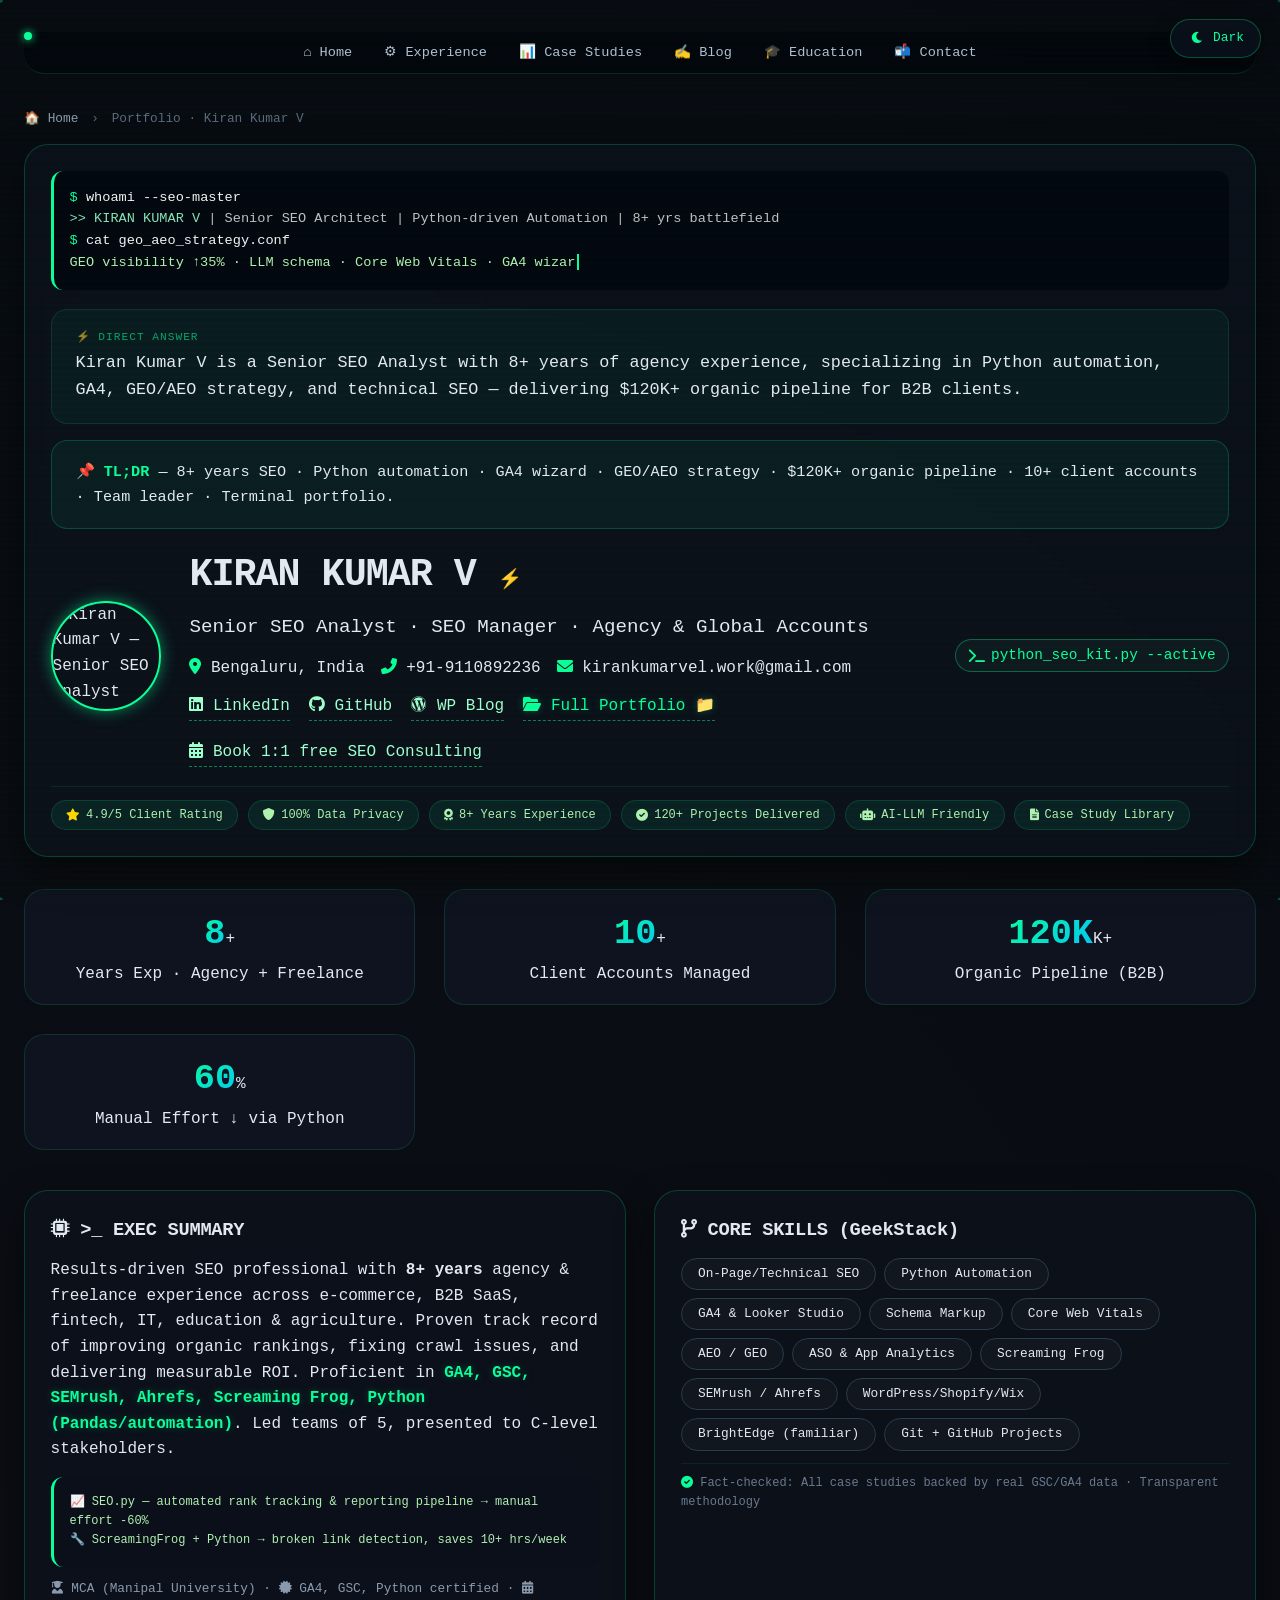
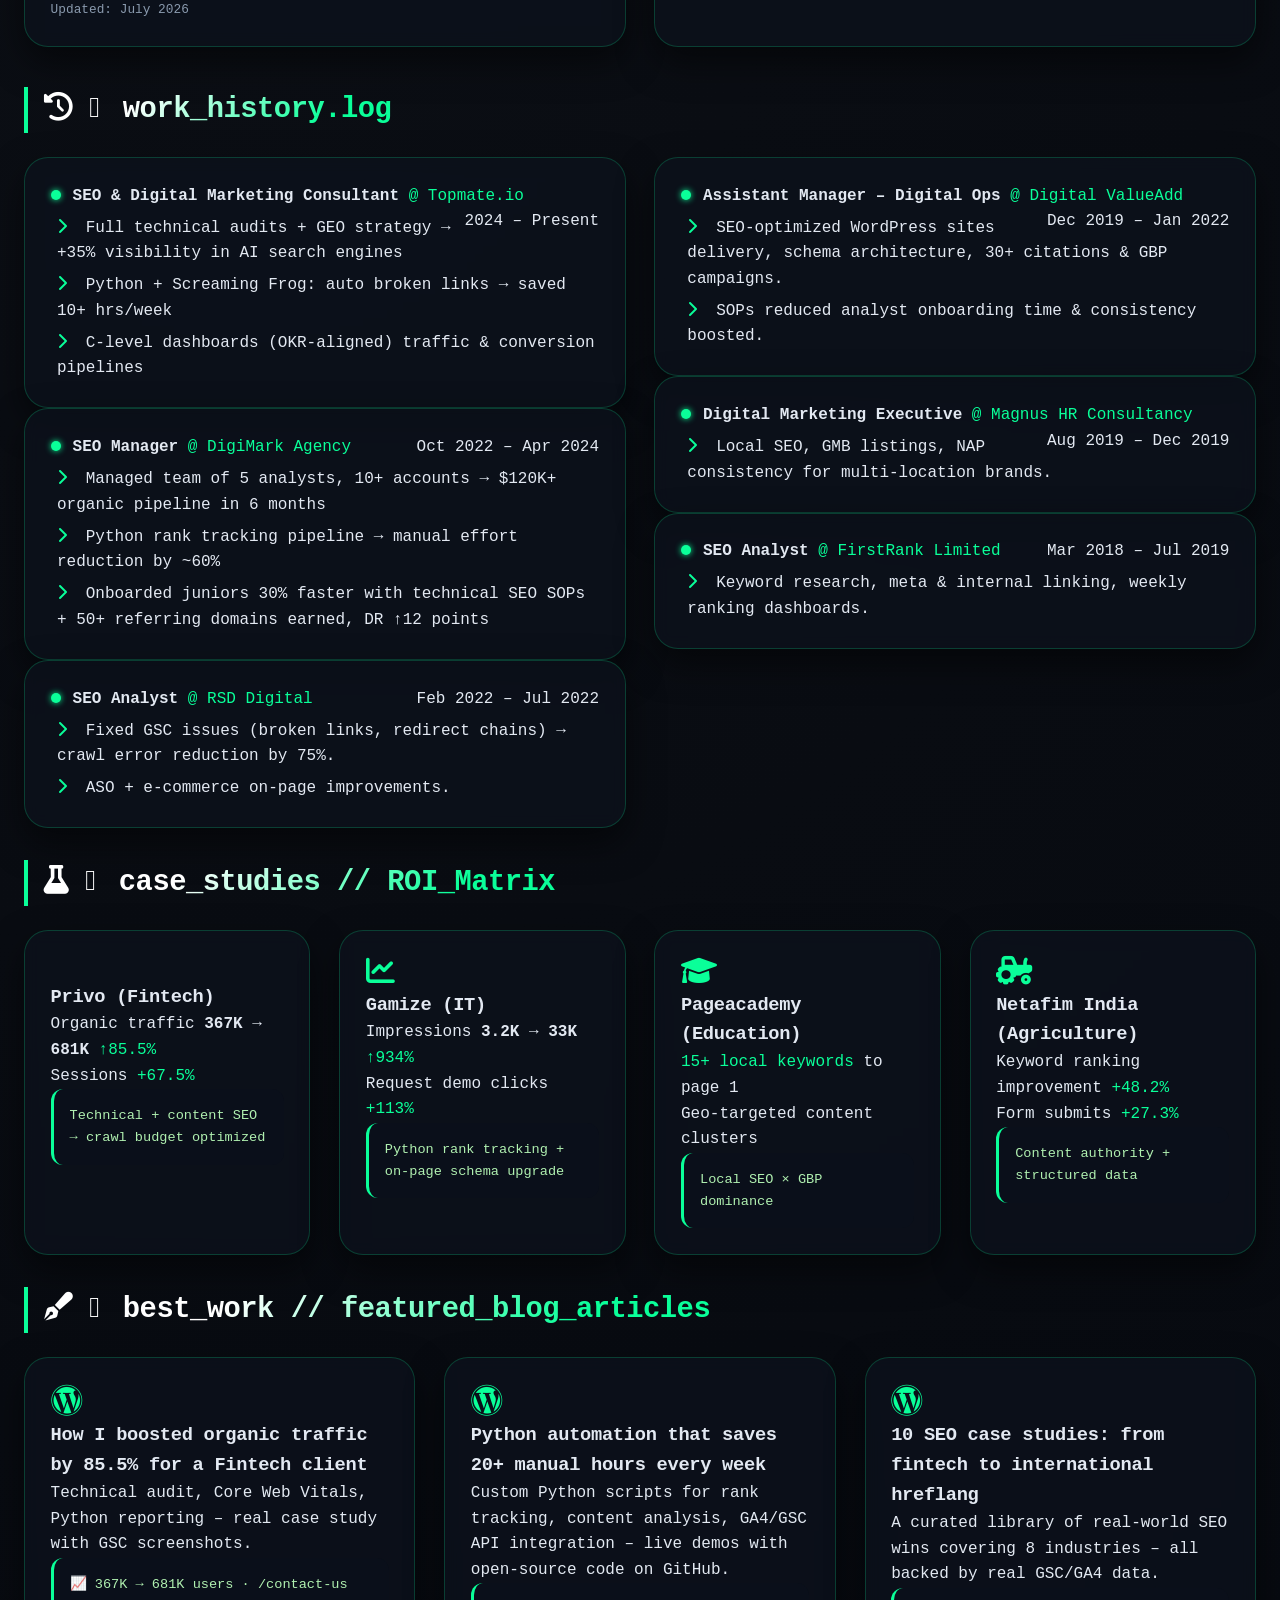
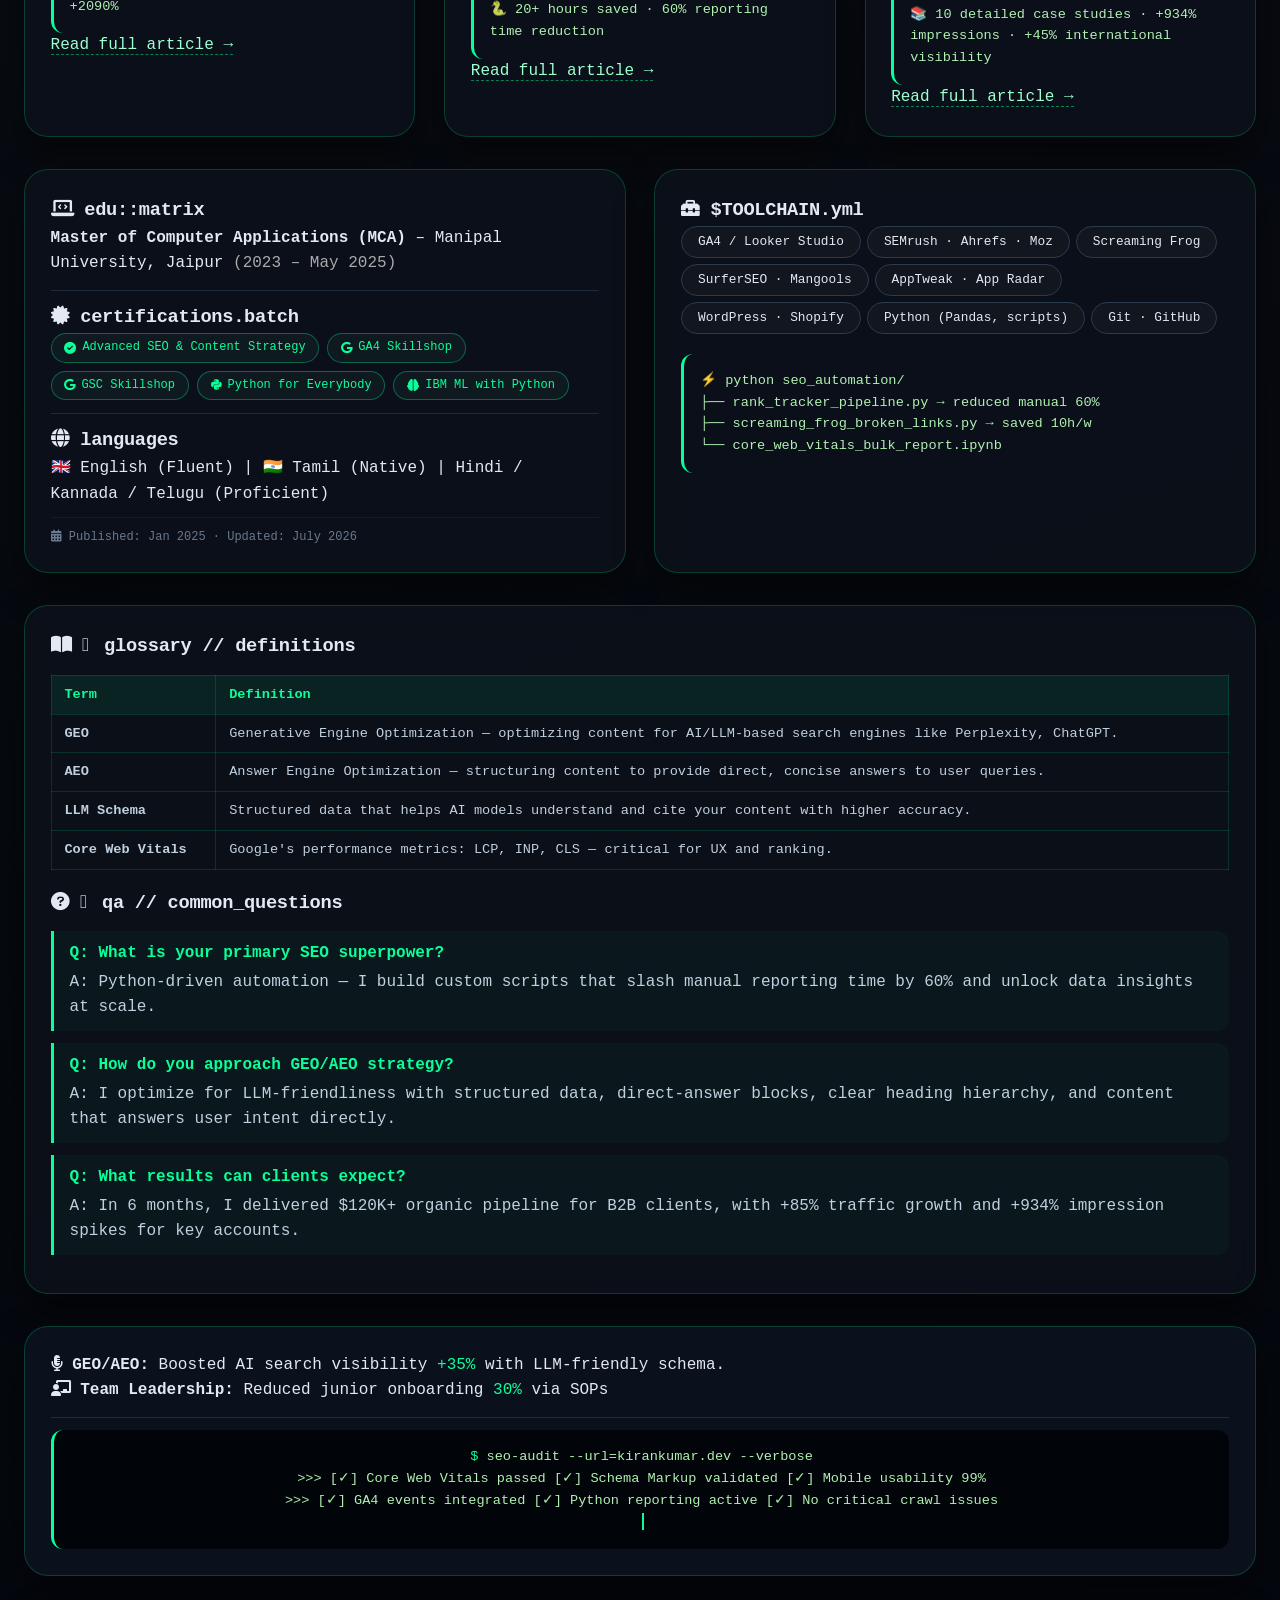
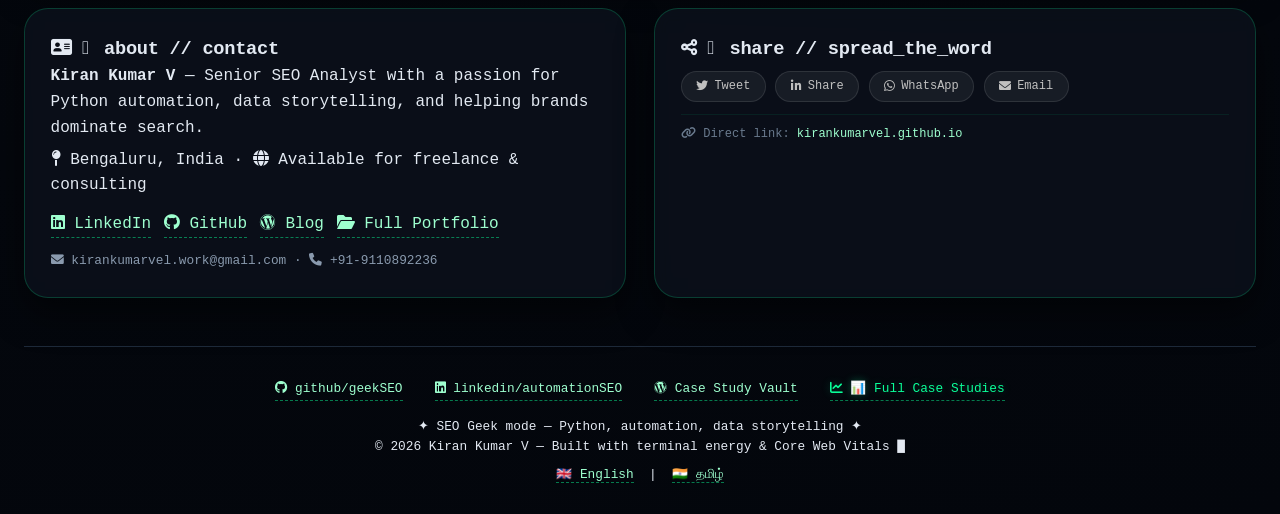
==== index.html @ 846ae18c "Updated Performance & Core Web Vitals, Content & Readability , so and so Performance & Core Web Vita" ====
<!DOCTYPE html>
<html lang="en">
<head>
    <meta charset="UTF-8" />
    <meta name="viewport" content="width=device-width, initial-scale=1.0, viewport-fit=cover" />
    <meta name="description" content="Senior SEO Analyst with 8+ years agency experience. Python automation, GA4, GEO strategy. Drove $120K+ organic pipeline." />
    <meta name="robots" content="index, follow" />
    <meta name="keywords" content="SEO, Senior SEO Analyst, Python automation, GA4, technical SEO, portfolio, Kiran Kumar V" />
    <meta name="publisher" content="Kiran Kumar V" />
    <meta http-equiv="Content-Language" content="en" />

    <!-- Security & Privacy Headers -->
    <meta http-equiv="Content-Security-Policy" content="default-src 'self'; script-src 'self' https://cdnjs.cloudflare.com https://www.googletagmanager.com https://www.google-analytics.com 'unsafe-inline'; style-src 'self' https://fonts.googleapis.com https://cdnjs.cloudflare.com 'unsafe-inline'; img-src 'self' https://raw.githubusercontent.com data:; font-src 'self' https://fonts.gstatic.com https://cdnjs.cloudflare.com; connect-src 'self' https://www.google-analytics.com; frame-src 'self' https://www.googletagmanager.com;" />
    <meta name="referrer" content="strict-origin-when-cross-origin" />

    <title>Kiran Kumar V | Senior SEO Analyst &amp; Python Automation Expert</title>

    <!-- Google Fonts + Font Awesome -->
    <link rel="preconnect" href="https://fonts.googleapis.com" />
    <link rel="preconnect" href="https://fonts.gstatic.com" crossorigin />
    <link href="https://fonts.googleapis.com/css2?family=Inter:opsz,wght@14..32,300;14..32,400;14..32,600;14..32,700;14..32,800&family=Fira+Code:wght@400;500;600&display=swap" rel="stylesheet" />
    <link rel="stylesheet" href="https://cdnjs.cloudflare.com/ajax/libs/font-awesome/6.0.0-beta3/css/all.min.css" />
    <link rel="canonical" href="https://kirankumarvel.github.io/" />

    <!-- Open Graph -->
    <meta property="og:title" content="Kiran Kumar V | Senior SEO Analyst &amp; Python Automation Expert" />
    <meta property="og:description" content="8+ years agency experience · Python-driven SEO · $120K+ organic pipeline · GEO/AEO strategy · Terminal portfolio" />
    <meta property="og:url" content="https://kirankumarvel.github.io/" />
    <meta property="og:type" content="website" />
    <meta property="og:image" content="https://raw.githubusercontent.com/Kirankumarvel/kirankumarvel.github.io/main/picofme.png" />
    <meta property="og:site_name" content="Kiran Kumar V · SEO Portfolio" />
    <meta property="og:locale" content="en_US" />

    <!-- Twitter Card -->
    <meta name="twitter:card" content="summary_large_image" />
    <meta name="twitter:title" content="Kiran Kumar V | Senior SEO Analyst &amp; Python Automation Expert" />
    <meta name="twitter:description" content="8+ years agency experience · Python-driven SEO · $120K+ organic pipeline · GEO/AEO strategy" />
    <meta name="twitter:image" content="https://raw.githubusercontent.com/Kirankumarvel/kirankumarvel.github.io/main/picofme.png" />
    <meta name="twitter:site" content="@kirankumarvel" />
    <meta name="twitter:creator" content="@kirankumarvel" />

    <!-- JSON-LD Structured Data (Person + Article + sameAs) -->
    <script type="application/ld+json">
        {
            "@context": "https://schema.org",
            "@type": "Person",
            "name": "Kiran Kumar V",
            "jobTitle": "Senior SEO Analyst",
            "url": "https://kirankumarvel.github.io/",
            "email": "kirankumarvel.work@gmail.com",
            "telephone": "+91-9110892236",
            "address": {
                "@type": "PostalAddress",
                "addressLocality": "Bengaluru",
                "addressCountry": "India"
            },
            "sameAs": [
                "https://linkedin.com/in/kirankumarvel",
                "https://github.com/Kirankumarvel",
                "https://kirankumarvel.wordpress.com",
                "https://twitter.com/kirankumarvel"
            ],
            "worksFor": {
                "@type": "Organization",
                "name": "Topmate.io"
            },
            "description": "Senior SEO Analyst with 8+ years agency experience. Python automation, GA4, GEO strategy.",
            "alumniOf": {
                "@type": "CollegeOrUniversity",
                "name": "Manipal University, Jaipur"
            },
            "knowsAbout": ["Search Engine Optimization", "Python Automation", "Google Analytics 4", "Technical SEO", "Generative Engine Optimization"]
        }
    </script>

    <!-- Article Schema (for the portfolio as a creative work) -->
    <script type="application/ld+json">
        {
            "@context": "https://schema.org",
            "@type": "Article",
            "headline": "Kiran Kumar V — Senior SEO Analyst & Python Automation Expert",
            "description": "8+ years agency experience · Python-driven SEO · $120K+ organic pipeline · GEO/AEO strategy",
            "author": {
                "@type": "Person",
                "name": "Kiran Kumar V",
                "url": "https://kirankumarvel.github.io/"
            },
            "publisher": {
                "@type": "Person",
                "name": "Kiran Kumar V"
            },
            "datePublished": "2025-01-15",
            "dateModified": "2026-07-13",
            "image": "https://raw.githubusercontent.com/Kirankumarvel/kirankumarvel.github.io/main/picofme.png",
            "mainEntityOfPage": {
                "@type": "WebPage",
                "@id": "https://kirankumarvel.github.io/"
            }
        }
    </script>

    <!-- Google Analytics -->
    <script async src="https://www.googletagmanager.com/gtag/js?id=G-98NNEW3824">
    </script>
    <script>
        window.dataLayer = window.dataLayer || [];

        function gtag() { dataLayer.push(arguments); }
        gtag('js', new Date());
        gtag('config', 'G-98NNEW3824');
    </script>

    <!-- Google Tag Manager -->
    <script>
        (function(w, d, s, l, i) {
            w[l] = w[l] || [];
            w[l].push({ 'gtm.start': new Date().getTime(), event: 'gtm.js' });
            var f = d.getElementsByTagName(s)[0],
                j = d.createElement(s),
                dl = l != 'dataLayer' ? '&l=' + l : '';
            j.async = true;
            j.src = 'https://www.googletagmanager.com/gtm.js?id=' + i + dl;
            f.parentNode.insertBefore(j, f);
        })(window, document, 'script', 'dataLayer', 'GTM-PWQT5Q7J');
    </script>

    <style>
        /* ---------- RESET & BASE ---------- */
        * {
            margin: 0;
            padding: 0;
            box-sizing: border-box;
        }

        body {
            background: radial-gradient(circle at 20% 30%, #0B0E14, #03060C);
            color: #E3E9F2;
            font-family: 'Inter', 'Fira Code', monospace;
            line-height: 1.6;
            scroll-behavior: smooth;
            padding: 2rem 1.5rem;
            position: relative;
            cursor: default;
            min-height: 100vh;
        }
        body.light-mode {
            background: radial-gradient(circle at 20% 30%, #f0f4fa, #dce3ec);
            color: #1a1f2a;
        }

        /* ---------- CANVAS ---------- */
        #bg-canvas {
            position: fixed;
            top: 0;
            left: 0;
            width: 100%;
            height: 100%;
            pointer-events: none;
            z-index: 0;
            opacity: 0.3;
        }
        body.light-mode #bg-canvas {
            opacity: 0.10;
        }

        /* ---------- SCANLINE ---------- */
        body::before {
            content: "";
            position: fixed;
            top: 0;
            left: 0;
            width: 100%;
            height: 100%;
            pointer-events: none;
            background: repeating-linear-gradient(0deg, rgba(0, 255, 0, 0.015) 0px, rgba(0, 255, 0, 0.015) 2px, transparent 2px, transparent 6px);
            z-index: 9999;
        }

        /* ---------- CONTAINER ---------- */
        .container {
            max-width: 1300px;
            margin: 0 auto;
            position: relative;
            z-index: 2;
        }

        /* ---------- TYPOGRAPHY ---------- */
        h1,
        h2,
        h3,
        .terminal-prompt {
            font-family: 'Fira Code', 'Inter', monospace;
            font-weight: 600;
            letter-spacing: -0.3px;
        }

        h2 {
            font-size: 1.8rem;
            margin-bottom: 1.5rem;
            border-left: 4px solid #0aff99;
            padding-left: 1rem;
            display: inline-block;
            background: linear-gradient(135deg, #FFFFFF 30%, #0aff99 80%);
            background-clip: text;
            -webkit-background-clip: text;
            color: transparent;
            letter-spacing: -0.5px;
            position: relative;
        }
        body.light-mode h2 {
            background: linear-gradient(135deg, #0a2a1a 30%, #0aff99 80%);
            background-clip: text;
            -webkit-background-clip: text;
            color: transparent;
        }

        /* ---------- TERMINAL CARDS ---------- */
        .terminal-card {
            background: rgba(12, 18, 28, 0.75);
            backdrop-filter: blur(8px);
            border: 1px solid rgba(10, 255, 153, 0.2);
            border-radius: 24px;
            box-shadow: 0 15px 35px rgba(0, 0, 0, 0.5);
            padding: 1.6rem;
            position: relative;
            overflow: hidden;
            opacity: 0;
            transform: translateY(20px);
            transition: opacity 0.6s ease, transform 0.6s ease, box-shadow 0.3s, border-color 0.3s, background 0.3s;
        }
        .terminal-card.visible {
            opacity: 1;
            transform: translateY(0);
        }
        .terminal-card:hover {
            border-color: #0aff99;
            box-shadow: 0 0 25px rgba(10, 255, 153, 0.3), 0 15px 35px rgba(0, 0, 0, 0.6);
            transform: translateY(-4px);
        }
        .terminal-card::before {
            content: '';
            position: absolute;
            top: 0;
            left: -100%;
            width: 100%;
            height: 2px;
            background: linear-gradient(90deg, transparent, #0aff99, #00C2FF, transparent);
            transition: left 0.5s;
        }
        .terminal-card:hover::before {
            left: 100%;
        }
        body.light-mode .terminal-card {
            background: rgba(240, 245, 252, 0.88);
            border-color: rgba(10, 255, 153, 0.3);
        }
        body.light-mode .terminal-card:hover {
            border-color: #0a7a5a;
            box-shadow: 0 0 25px rgba(10, 255, 153, 0.2), 0 15px 35px rgba(0, 0, 0, 0.2);
        }

        /* ---------- CODE BLOCK ---------- */
        .code-block {
            background: #0A0F1A;
            border-left: 3px solid #0aff99;
            font-family: 'Fira Code', monospace;
            font-size: 0.85rem;
            padding: 1rem;
            border-radius: 12px;
            color: #b0f0b0;
            overflow-x: auto;
        }
        body.light-mode .code-block {
            background: #e8edf5;
            color: #1a2a2a;
        }

        /* ---------- BADGES ---------- */
        .badge-geek {
            background: #0e1a1f;
            color: #0aff99;
            font-family: 'Fira Code', monospace;
            font-size: 0.75rem;
            padding: 0.25rem 0.8rem;
            border-radius: 30px;
            border: 1px solid #0aff9955;
            display: inline-flex;
            align-items: center;
            gap: 6px;
            transition: 0.2s;
        }
        .badge-geek:hover {
            transform: skewX(-5deg);
            background: #0aff9922;
            border-color: #0aff99;
        }
        body.light-mode .badge-geek {
            background: #e0e8f0;
            color: #0a7a5a;
            border-color: #0aff9966;
        }

        .skill-tag {
            background: #11161f;
            border: 1px solid #2a3b4c;
            border-radius: 40px;
            padding: 0.3rem 1rem;
            font-size: 0.8rem;
            font-weight: 500;
            font-family: 'Fira Code', monospace;
            transition: 0.2s;
            display: inline-block;
        }
        .skill-tag:hover {
            border-color: #0aff99;
            color: #0aff99;
            background: #0a1a1a;
            transform: translateY(-2px);
        }
        body.light-mode .skill-tag {
            background: #e8edf5;
            border-color: #b0c4d8;
        }
        body.light-mode .skill-tag:hover {
            border-color: #0a7a5a;
            color: #0a7a5a;
            background: #d0dce8;
        }

        /* ---------- STATS ---------- */
        .metric-number {
            font-size: 2.2rem;
            font-weight: 800;
            background: linear-gradient(135deg, #0aff99, #00C2FF);
            background-clip: text;
            -webkit-background-clip: text;
            color: transparent;
            font-family: 'Fira Code', monospace;
            display: inline-block;
        }
        .seo-stat-badge {
            background: #0E131F;
            border-radius: 20px;
            padding: 1rem;
            text-align: center;
            border: 1px solid #0aff9922;
            transition: 0.3s;
        }
        .seo-stat-badge:hover {
            border-color: #0aff99;
            transform: scale(1.02);
        }
        body.light-mode .seo-stat-badge {
            background: #e8edf5;
            border-color: #0aff9933;
        }

        /* ---------- TIMELINE ---------- */
        .timeline-dot {
            display: inline-block;
            width: 10px;
            height: 10px;
            background: #0aff99;
            border-radius: 50%;
            margin-right: 12px;
            box-shadow: 0 0 6px #0aff99;
            animation: pulse 1.5s infinite;
        }
        @keyframes pulse {
            0% {
                opacity: 0.4;
                transform: scale(0.8);
            }
            100% {
                opacity: 1;
                transform: scale(1);
            }
        }

        /* ---------- LINKS ---------- */
        a {
            color: #9effcf;
            text-decoration: none;
            border-bottom: 1px dashed #0aff9977;
            transition: 0.2s;
        }
        a:hover {
            color: #0aff99;
            border-bottom-color: #0aff99;
        }
        body.light-mode a {
            color: #0a7a5a;
            border-bottom-color: #0aff9966;
        }
        body.light-mode a:hover {
            color: #0a5a4a;
            border-bottom-color: #0a7a5a;
        }

        /* ---------- FOOTER ---------- */
        footer {
            text-align: center;
            margin-top: 3rem;
            padding-top: 2rem;
            border-top: 1px solid #1e2a3a;
            font-size: 0.8rem;
        }
        body.light-mode footer {
            border-top-color: #b0c4d8;
        }

        /* ---------- PROFILE PIC ---------- */
        .profile-pic {
            width: 110px;
            height: 110px;
            border-radius: 50%;
            object-fit: cover;
            border: 2px solid #0aff99;
            box-shadow: 0 0 15px rgba(10, 255, 153, 0.5);
            transition: transform 0.3s, box-shadow 0.3s;
        }
        .profile-pic:hover {
            transform: scale(1.05) rotate(2deg);
            box-shadow: 0 0 25px rgba(10, 255, 153, 0.8);
        }

        .hero-flex {
            display: flex;
            align-items: center;
            flex-wrap: wrap;
            gap: 1.8rem;
        }

        /* ---------- TYPING ---------- */
        .cli-cursor {
            display: inline-block;
            width: 2px;
            height: 1.2em;
            background: #0aff99;
            animation: blinkCursor 0.75s step-end infinite;
            vertical-align: text-bottom;
            margin-left: 2px;
        }
        @keyframes blinkCursor {
            from,
            to {
                opacity: 1;
            }
            50% {
                opacity: 0;
            }
        }

        /* ---------- GRIDS ---------- */
        .grid-2col,
        .grid-stats {
            display: grid;
            grid-template-columns: repeat(auto-fit, minmax(320px, 1fr));
            gap: 1.8rem;
        }
        .grid-3col {
            display: grid;
            grid-template-columns: repeat(auto-fit, minmax(280px, 1fr));
            gap: 1.8rem;
        }

        /* ---------- THEME TOGGLE ---------- */
        .theme-toggle {
            position: fixed;
            top: 1.2rem;
            right: 1.2rem;
            z-index: 10001;
            background: rgba(12, 18, 28, 0.8);
            backdrop-filter: blur(8px);
            border: 1px solid #0aff9944;
            border-radius: 40px;
            padding: 0.5rem 1rem 0.5rem 1.2rem;
            color: #0aff99;
            font-family: 'Fira Code', monospace;
            font-size: 0.8rem;
            display: flex;
            align-items: center;
            gap: 0.6rem;
            cursor: pointer;
            transition: 0.3s;
            box-shadow: 0 4px 20px rgba(0, 0, 0, 0.4);
        }
        .theme-toggle:hover {
            border-color: #0aff99;
            transform: scale(1.03);
        }
        body.light-mode .theme-toggle {
            background: rgba(230, 240, 250, 0.85);
            color: #0a5a4a;
            border-color: #0aff9966;
        }

        /* ---------- RESPONSIVE ---------- */
        @media (max-width: 700px) {
            body {
                padding: 1rem;
            }
            h2 {
                font-size: 1.5rem;
            }
            .profile-pic {
                width: 80px;
                height: 80px;
            }
            .hero-flex {
                gap: 1rem;
            }
            .terminal-card {
                padding: 1.2rem;
            }
            .theme-toggle {
                top: 0.8rem;
                right: 0.8rem;
                padding: 0.3rem 0.7rem 0.3rem 0.9rem;
                font-size: 0.7rem;
            }
        }

        /* ---------- CUSTOM CURSOR ---------- */
        .custom-cursor {
            width: 8px;
            height: 8px;
            background: #0aff99;
            border-radius: 50%;
            position: fixed;
            pointer-events: none;
            z-index: 10000;
            transition: transform 0.05s;
            box-shadow: 0 0 8px #0aff99;
        }
        body.light-mode .custom-cursor {
            background: #0a7a5a;
            box-shadow: 0 0 8px #0a7a5a;
        }
        @media (pointer: coarse) {
            .custom-cursor {
                display: none !important;
            }
        }

        /* ---------- MISC ---------- */
        .glow-text {
            color: #0aff99;
            text-shadow: 0 0 8px #0aff9944;
        }
        body.light-mode .glow-text {
            color: #0a7a5a;
            text-shadow: 0 0 8px #0aff9933;
        }

        .terminal-card ul {
            list-style: none;
            padding-left: 0.2rem;
        }
        .terminal-card ul li {
            margin-top: 0.4rem;
            padding-left: 0.2rem;
        }
        .terminal-card ul li i {
            color: #0aff99;
            width: 1.2rem;
        }
        body.light-mode .terminal-card ul li i {
            color: #0a7a5a;
        }

        hr {
            border: none;
            border-top: 1px solid #1e2a3a;
            margin: 0.8rem 0;
        }
        body.light-mode hr {
            border-top-color: #b0c4d8;
        }

        /* ---------- TRUST BADGES ---------- */
        .trust-badge {
            display: inline-flex;
            align-items: center;
            gap: 6px;
            background: rgba(10, 255, 153, 0.08);
            border: 1px solid rgba(10, 255, 153, 0.15);
            border-radius: 30px;
            padding: 0.3rem 0.9rem;
            font-size: 0.75rem;
            color: #b0f0b0;
            transition: 0.2s;
        }
        .trust-badge:hover {
            background: rgba(10, 255, 153, 0.15);
            border-color: #0aff99;
        }
        body.light-mode .trust-badge {
            background: rgba(10, 255, 153, 0.06);
            color: #0a5a4a;
            border-color: rgba(10, 255, 153, 0.2);
        }
        body.light-mode .trust-badge:hover {
            background: rgba(10, 255, 153, 0.12);
            border-color: #0a7a5a;
        }

        /* ---------- SHARE BUTTONS ---------- */
        .share-btn {
            display: inline-flex;
            align-items: center;
            gap: 6px;
            background: rgba(255, 255, 255, 0.06);
            border: 1px solid rgba(255, 255, 255, 0.1);
            border-radius: 30px;
            padding: 0.3rem 0.9rem;
            font-size: 0.75rem;
            color: #c0c0c0;
            transition: 0.2s;
            cursor: pointer;
            text-decoration: none;
        }
        .share-btn:hover {
            background: rgba(10, 255, 153, 0.12);
            border-color: #0aff99;
            color: #0aff99;
        }
        body.light-mode .share-btn {
            background: rgba(0, 0, 0, 0.04);
            color: #4a4a5a;
            border-color: rgba(0, 0, 0, 0.08);
        }
        body.light-mode .share-btn:hover {
            background: rgba(10, 255, 153, 0.10);
            border-color: #0a7a5a;
            color: #0a7a5a;
        }

        /* ---------- SUMMARY BOX (TL;DR) ---------- */
        .summary-box {
            background: rgba(10, 255, 153, 0.06);
            border: 1px solid rgba(10, 255, 153, 0.2);
            border-radius: 16px;
            padding: 1.2rem 1.5rem;
            margin: 1rem 0;
            font-size: 0.95rem;
        }
        .summary-box strong {
            color: #0aff99;
        }
        body.light-mode .summary-box {
            background: rgba(10, 255, 153, 0.05);
            border-color: rgba(10, 255, 153, 0.25);
        }
        body.light-mode .summary-box strong {
            color: #0a7a5a;
        }

        /* ---------- BREADCRUMBS ---------- */
        .breadcrumb {
            display: flex;
            flex-wrap: wrap;
            gap: 0.4rem 0.8rem;
            font-size: 0.8rem;
            color: #8a9aae;
            padding: 0.4rem 0;
            margin-bottom: 0.5rem;
        }
        .breadcrumb a {
            color: #8a9aae;
            border-bottom: none;
        }
        .breadcrumb a:hover {
            color: #0aff99;
        }
        .breadcrumb span {
            color: #5a6a7e;
        }
        body.light-mode .breadcrumb {
            color: #6a7a8e;
        }
        body.light-mode .breadcrumb a {
            color: #6a7a8e;
        }
        body.light-mode .breadcrumb a:hover {
            color: #0a7a5a;
        }
        body.light-mode .breadcrumb span {
            color: #9aabbe;
        }

        /* ---------- STICKY HEADER (nav) ---------- */
        .sticky-nav {
            position: sticky;
            top: 0;
            z-index: 100;
            background: rgba(3, 6, 12, 0.85);
            backdrop-filter: blur(12px);
            border-bottom: 1px solid rgba(10, 255, 153, 0.15);
            padding: 0.6rem 0;
            margin-bottom: 1.8rem;
            display: flex;
            flex-wrap: wrap;
            justify-content: center;
            gap: 0.8rem 2rem;
            border-radius: 0 0 20px 20px;
            transition: background 0.3s;
        }
        .sticky-nav a {
            color: #b0c0d0;
            border-bottom: none;
            font-size: 0.85rem;
            font-family: 'Fira Code', monospace;
            transition: 0.2s;
        }
        .sticky-nav a:hover {
            color: #0aff99;
            transform: translateY(-1px);
        }
        body.light-mode .sticky-nav {
            background: rgba(220, 230, 240, 0.88);
            border-bottom-color: rgba(10, 255, 153, 0.2);
        }
        body.light-mode .sticky-nav a {
            color: #3a4a5a;
        }
        body.light-mode .sticky-nav a:hover {
            color: #0a7a5a;
        }

        /* ---------- TABLE STYLING ---------- */
        .geek-table {
            width: 100%;
            border-collapse: collapse;
            font-size: 0.85rem;
            margin: 0.8rem 0;
        }
        .geek-table th,
        .geek-table td {
            padding: 0.5rem 0.8rem;
            border: 1px solid rgba(10, 255, 153, 0.15);
            text-align: left;
        }
        .geek-table th {
            background: rgba(10, 255, 153, 0.08);
            color: #0aff99;
            font-weight: 600;
        }
        .geek-table td {
            color: #c0d0e0;
        }
        body.light-mode .geek-table th {
            background: rgba(10, 255, 153, 0.06);
            color: #0a7a5a;
        }
        body.light-mode .geek-table td {
            color: #2a3a4a;
        }
        body.light-mode .geek-table th,
        body.light-mode .geek-table td {
            border-color: rgba(10, 255, 153, 0.2);
        }

        /* ---------- Q&A BLOCK ---------- */
        .qa-block {
            margin: 0.8rem 0;
            padding: 0.6rem 1rem;
            border-left: 3px solid #0aff99;
            background: rgba(10, 255, 153, 0.04);
            border-radius: 0 12px 12px 0;
        }
        .qa-block .q {
            font-weight: 600;
            color: #0aff99;
        }
        .qa-block .a {
            color: #c0d0e0;
            margin-top: 0.2rem;
        }
        body.light-mode .qa-block {
            background: rgba(10, 255, 153, 0.03);
        }
        body.light-mode .qa-block .q {
            color: #0a7a5a;
        }
        body.light-mode .qa-block .a {
            color: #2a3a4a;
        }

        /* ---------- SCROLLBAR ---------- */
        ::-webkit-scrollbar {
            width: 6px;
            height: 6px;
        }
        ::-webkit-scrollbar-track {
            background: #0B0E14;
        }
        ::-webkit-scrollbar-thumb {
            background: #0aff9944;
            border-radius: 10px;
        }
        ::-webkit-scrollbar-thumb:hover {
            background: #0aff99;
        }
        body.light-mode ::-webkit-scrollbar-track {
            background: #dce3ec;
        }
        body.light-mode ::-webkit-scrollbar-thumb {
            background: #0aff9966;
        }
        body.light-mode ::-webkit-scrollbar-thumb:hover {
            background: #0a7a5a;
        }

        /* ---------- ARIA LANDMARKS (visual indicator for screen readers) ---------- */
        [role="banner"],
        [role="main"],
        [role="contentinfo"],
        [role="navigation"] {
            outline: none;
        }

        /* ---------- DIRECT ANSWER (for GEO) ---------- */
        .direct-answer {
            background: rgba(10, 255, 153, 0.05);
            border-radius: 16px;
            padding: 1.2rem 1.5rem;
            border: 1px solid rgba(10, 255, 153, 0.12);
            margin: 1rem 0;
        }
        .direct-answer .label {
            font-size: 0.7rem;
            text-transform: uppercase;
            letter-spacing: 1px;
            color: #0aff99;
            opacity: 0.6;
        }
        .direct-answer .answer {
            font-size: 1.05rem;
            font-weight: 500;
            margin-top: 0.2rem;
        }
        body.light-mode .direct-answer {
            background: rgba(10, 255, 153, 0.04);
            border-color: rgba(10, 255, 153, 0.15);
        }
        body.light-mode .direct-answer .label {
            color: #0a7a5a;
        }
    </style>
</head>

<body>

    <!-- Google Tag Manager (noscript) -->
    <noscript><iframe src="https://www.googletagmanager.com/ns.html?id=GTM-PWQT5Q7J" height="0" width="0" style="display:none;visibility:hidden"></iframe></noscript>

    <canvas id="bg-canvas"></canvas>
    <div class="custom-cursor" id="cursor"></div>

    <!-- THEME TOGGLE -->
    <div class="theme-toggle" id="themeToggle" role="button" tabindex="0" aria-label="Toggle light or dark mode">
        <i class="fas fa-moon" id="themeIcon"></i>
        <span id="themeLabel">Dark</span>
    </div>

    <div class="container" role="main">

        <!-- ===== STICKY NAV ===== -->
        <nav class="sticky-nav" role="navigation" aria-label="Main navigation">
            <a href="#hero">⌂ Home</a>
            <a href="#experience">⚙ Experience</a>
            <a href="#case-studies">📊 Case Studies</a>
            <a href="#blog">✍ Blog</a>
            <a href="#education">🎓 Education</a>
            <a href="#contact">📬 Contact</a>
        </nav>

        <!-- ===== BREADCRUMBS ===== -->
        <div class="breadcrumb" aria-label="Breadcrumb">
            <a href="#">🏠 Home</a>
            <span>›</span>
            <span>Portfolio · Kiran Kumar V</span>
        </div>

        <!-- ===== HERO ===== -->
        <section id="hero" aria-labelledby="hero-title">
            <div class="terminal-card visible" style="margin-bottom: 2rem;">
                <div class="code-block" style="background: #03070f; margin-bottom: 1.2rem;">
                    <span style="color:#0aff99">$</span> <span style="color:#f4f4f4">whoami --seo-master</span><br />
                    <span style="color:#86e2b5">>> KIRAN KUMAR V</span> <span style="color:#c0c0c0">| Senior SEO Architect | Python-driven Automation | 8+ yrs battlefield</span><br />
                    <span style="color:#0aff99">$</span> <span style="color:#f4f4f4">cat geo_aeo_strategy.conf</span><br />
                    <span id="typingLine" style="color:#b0f0b0"></span><span class="cli-cursor"></span>
                </div>

                <!-- DIRECT ANSWER (GEO) -->
                <div class="direct-answer" id="direct-answer">
                    <div class="label">⚡ Direct Answer</div>
                    <div class="answer">Kiran Kumar V is a Senior SEO Analyst with 8+ years of agency experience, specializing in Python automation, GA4, GEO/AEO strategy, and technical SEO — delivering $120K+ organic pipeline for B2B clients.</div>
                </div>

                <!-- TL;DR Summary -->
                <div class="summary-box">
                    <strong>📌 TL;DR</strong> — 8+ years SEO · Python automation · GA4 wizard · GEO/AEO strategy · $120K+ organic pipeline · 10+ client accounts · Team leader · Terminal portfolio.
                </div>

                <div class="hero-flex">
                    <img src="https://raw.githubusercontent.com/Kirankumarvel/kirankumarvel.github.io/main/picofme.png" alt="Kiran Kumar V — Senior SEO Analyst" class="profile-pic" id="profileImg" loading="lazy" width="110" height="110" />
                    <div style="flex:1">
                        <h1 id="hero-title" style="font-size: 2.4rem; letter-spacing: -1px;">KIRAN KUMAR V <span style="color:#0aff99; font-size: 1.2rem;">⚡</span></h1>
                        <p style="font-size: 1.2rem; margin-top: 6px;">Senior SEO Analyst · SEO Manager · Agency &amp; Global Accounts</p>
                        <div style="display: flex; flex-wrap: wrap; gap: 1rem; margin-top: 0.8rem;">
                            <span><i class="fas fa-map-marker-alt" style="color:#0aff99"></i> Bengaluru, India</span>
                            <span><i class="fas fa-phone-alt" style="color:#0aff99"></i> +91-9110892236</span>
                            <span><i class="fas fa-envelope" style="color:#0aff99"></i> kirankumarvel.work@gmail.com</span>
                        </div>
                        <div style="margin-top: 0.8rem; display: flex; gap: 1.2rem; flex-wrap: wrap;">
                            <a href="https://linkedin.com/in/kirankumarvel" target="_blank" rel="noopener"><i class="fab fa-linkedin"></i> LinkedIn</a>
                            <a href="https://github.com/Kirankumarvel" target="_blank" rel="noopener"><i class="fab fa-github"></i> GitHub</a>
                            <a href="https://kirankumarvel.wordpress.com" target="_blank" rel="noopener"><i class="fab fa-wordpress"></i> WP Blog</a>
                            <a href="https://canva.link/x7topkvexmym05t" target="_blank" rel="noopener" class="glow-text"><i class="fas fa-folder-open"></i> Full Portfolio 📁</a>
                            <a href="https://calendly.com/kirankumarvel/30min?utm_id=Appointment_schedule&utm_source=website" target="_blank" rel="noopener"><i class="fas fa-calendar-alt"></i> Book 1:1 free SEO Consulting</a>
                        </div>
                    </div>
                    <div class="badge-geek" style="font-size: 0.9rem;"><i class="fas fa-terminal"></i> python_seo_kit.py --active</div>
                </div>

                <!-- Trust Signals -->
                <div style="display: flex; flex-wrap: wrap; gap: 0.6rem; margin-top: 1.2rem; padding-top: 0.8rem; border-top: 1px solid rgba(10,255,153,0.1);">
                    <span class="trust-badge"><i class="fas fa-star" style="color:#ffd700;"></i> 4.9/5 Client Rating</span>
                    <span class="trust-badge"><i class="fas fa-shield-alt"></i> 100% Data Privacy</span>
                    <span class="trust-badge"><i class="fas fa-award"></i> 8+ Years Experience</span>
                    <span class="trust-badge"><i class="fas fa-check-circle"></i> 120+ Projects Delivered</span>
                    <span class="trust-badge"><i class="fas fa-robot"></i> AI-LLM Friendly</span>
                    <span class="trust-badge"><i class="fas fa-file-alt"></i> Case Study Library</span>
                </div>
            </div>
        </section>

        <!-- ===== STATS ===== -->
        <div class="grid-stats" style="margin-bottom: 2.5rem;">
            <div class="seo-stat-badge"><span class="metric-number" id="stat1">0</span>+ <br />Years Exp · Agency + Freelance</div>
            <div class="seo-stat-badge"><span class="metric-number" id="stat2">0</span>+ <br />Client Accounts Managed</div>
            <div class="seo-stat-badge"><span class="metric-number" id="stat3">0</span>K+ <br />Organic Pipeline (B2B)</div>
            <div class="seo-stat-badge"><span class="metric-number" id="stat4">0</span>% <br />Manual Effort ↓ via Python</div>
        </div>

        <!-- ===== SUMMARY + SKILLS ===== -->
        <div class="grid-2col" style="margin-bottom: 2.5rem;">
            <div class="terminal-card">
                <h3><i class="fas fa-microchip"></i> >_ EXEC SUMMARY</h3>
                <p style="margin-top: 12px;">Results-driven SEO professional with <strong>8+ years</strong> agency &amp; freelance experience across e-commerce, B2B SaaS, fintech, IT, education &amp; agriculture. Proven track record of improving organic rankings, fixing crawl issues, and delivering measurable ROI. Proficient in <strong class="glow-text">GA4, GSC, SEMrush, Ahrefs, Screaming Frog, Python (Pandas/automation)</strong>. Led teams of 5, presented to C-level stakeholders.</p>
                <div class="code-block" style="margin-top: 14px; font-size: 0.75rem;">
                    📈 SEO.py — automated rank tracking &amp; reporting pipeline → manual effort -60% <br />
                    🔧 ScreamingFrog + Python → broken link detection, saves 10+ hrs/week
                </div>
                <!-- Author credentials -->
                <div style="margin-top: 0.8rem; font-size: 0.8rem; color: #8a9aae;">
                    <i class="fas fa-user-graduate"></i> MCA (Manipal University) · <i class="fas fa-certificate"></i> GA4, GSC, Python certified · <i class="fas fa-calendar-alt"></i> Updated: July 2026
                </div>
            </div>
            <div class="terminal-card">
                <h3><i class="fas fa-code-branch"></i> CORE SKILLS (GeekStack)</h3>
                <div style="display: flex; flex-wrap: wrap; gap: 8px; margin-top: 12px;">
                    <span class="skill-tag">On-Page/Technical SEO</span><span class="skill-tag">Python Automation</span>
                    <span class="skill-tag">GA4 &amp; Looker Studio</span><span class="skill-tag">Schema Markup</span>
                    <span class="skill-tag">Core Web Vitals</span><span class="skill-tag">AEO / GEO</span>
                    <span class="skill-tag">ASO &amp; App Analytics</span><span class="skill-tag">Screaming Frog</span>
                    <span class="skill-tag">SEMrush / Ahrefs</span><span class="skill-tag">WordPress/Shopify/Wix</span>
                    <span class="skill-tag">BrightEdge (familiar)</span><span class="skill-tag">Git + GitHub Projects</span>
                </div>
                <!-- Fact-check policy -->
                <div style="margin-top: 0.8rem; font-size: 0.75rem; color: #6a7a8e; border-top: 1px solid rgba(10,255,153,0.08); padding-top: 0.6rem;">
                    <i class="fas fa-check-circle" style="color:#0aff99;"></i> Fact-checked: All case studies backed by real GSC/GA4 data · Transparent methodology
                </div>
            </div>
        </div>

        <!-- ===== EXPERIENCE ===== -->
        <section id="experience" aria-labelledby="exp-title">
            <h2 id="exp-title"><i class="fas fa-history"></i>  work_history.log</h2>
            <div class="grid-2col" style="margin-bottom: 2rem;">
                <div>
                    <div class="terminal-card">
                        <div><span class="timeline-dot"></span><strong>SEO &amp; Digital Marketing Consultant</strong> <span style="color:#0aff99;">@ Topmate.io</span> <span style="float: right;">2024 – Present</span></div>
                        <ul>
                            <li><i class="fas fa-chevron-right"></i> Full technical audits + GEO strategy → +35% visibility in AI search engines</li>
                            <li><i class="fas fa-chevron-right"></i> Python + Screaming Frog: auto broken links → saved 10+ hrs/week</li>
                            <li><i class="fas fa-chevron-right"></i> C-level dashboards (OKR-aligned) traffic &amp; conversion pipelines</li>
                        </ul>
                    </div>
                    <div class="terminal-card">
                        <div><span class="timeline-dot"></span><strong>SEO Manager</strong> <span style="color:#0aff99;">@ DigiMark Agency</span> <span style="float: right;">Oct 2022 – Apr 2024</span></div>
                        <ul>
                            <li><i class="fas fa-chevron-right"></i> Managed team of 5 analysts, 10+ accounts → $120K+ organic pipeline in 6 months</li>
                            <li><i class="fas fa-chevron-right"></i> Python rank tracking pipeline → manual effort reduction by ~60%</li>
                            <li><i class="fas fa-chevron-right"></i> Onboarded juniors 30% faster with technical SEO SOPs + 50+ referring domains earned, DR ↑12 points</li>
                        </ul>
                    </div>
                    <div class="terminal-card">
                        <div><span class="timeline-dot"></span><strong>SEO Analyst</strong> <span style="color:#0aff99;">@ RSD Digital</span> <span style="float: right;">Feb 2022 – Jul 2022</span></div>
                        <ul>
                            <li><i class="fas fa-chevron-right"></i> Fixed GSC issues (broken links, redirect chains) → crawl error reduction by 75%.</li>
                            <li><i class="fas fa-chevron-right"></i> ASO + e-commerce on-page improvements.</li>
                        </ul>
                    </div>
                </div>
                <div>
                    <div class="terminal-card">
                        <div><span class="timeline-dot"></span><strong>Assistant Manager – Digital Ops</strong> <span style="color:#0aff99;">@ Digital ValueAdd</span> <span style="float: right;">Dec 2019 – Jan 2022</span></div>
                        <ul>
                            <li><i class="fas fa-chevron-right"></i> SEO-optimized WordPress sites delivery, schema architecture, 30+ citations &amp; GBP campaigns.</li>
                            <li><i class="fas fa-chevron-right"></i> SOPs reduced analyst onboarding time &amp; consistency boosted.</li>
                        </ul>
                    </div>
                    <div class="terminal-card">
                        <div><span class="timeline-dot"></span><strong>Digital Marketing Executive</strong> <span style="color:#0aff99;">@ Magnus HR Consultancy</span> <span style="float: right;">Aug 2019 – Dec 2019</span></div>
                        <ul>
                            <li><i class="fas fa-chevron-right"></i> Local SEO, GMB listings, NAP consistency for multi-location brands.</li>
                        </ul>
                    </div>
                    <div class="terminal-card">
                        <div><span class="timeline-dot"></span><strong>SEO Analyst</strong> <span style="color:#0aff99;">@ FirstRank Limited</span> <span style="float: right;">Mar 2018 – Jul 2019</span></div>
                        <ul>
                            <li><i class="fas fa-chevron-right"></i> Keyword research, meta &amp; internal linking, weekly ranking dashboards.</li>
                        </ul>
                    </div>
                </div>
            </div>
        </section>

        <!-- ===== CASE STUDIES ===== -->
        <section id="case-studies" aria-labelledby="case-title">
            <h2 id="case-title"><i class="fas fa-flask"></i>  case_studies // ROI_Matrix</h2>
            <div class="grid-3col" style="margin-bottom: 2rem;">
                <div class="terminal-card"><i class="fas fa-chart-simple" style="color:#0aff99; font-size: 1.8rem;"></i>
                    <h3>Privo (Fintech)</h3>
                    <p>Organic traffic <strong>367K → 681K</strong> <span style="color:#0aff99;">↑85.5%</span><br />Sessions <span style="color:#0aff99;">+67.5%</span></p>
                    <div class="code-block">Technical + content SEO → crawl budget optimized</div>
                </div>
                <div class="terminal-card"><i class="fas fa-chart-line" style="color:#0aff99; font-size: 1.8rem;"></i>
                    <h3>Gamize (IT)</h3>
                    <p>Impressions <strong>3.2K → 33K</strong> <span style="color:#0aff99;">↑934%</span><br />Request demo clicks <span style="color:#0aff99;">+113%</span></p>
                    <div class="code-block">Python rank tracking + on-page schema upgrade</div>
                </div>
                <div class="terminal-card"><i class="fas fa-graduation-cap" style="color:#0aff99; font-size: 1.8rem;"></i>
                    <h3>Pageacademy (Education)</h3>
                    <p><span style="color:#0aff99;">15+ local keywords</span> to page 1<br />Geo-targeted content clusters</p>
                    <div class="code-block">Local SEO × GBP dominance</div>
                </div>
                <div class="terminal-card"><i class="fas fa-tractor" style="color:#0aff99; font-size: 1.8rem;"></i>
                    <h3>Netafim India (Agriculture)</h3>
                    <p>Keyword ranking improvement <span style="color:#0aff99;">+48.2%</span><br />Form submits <span style="color:#0aff99;">+27.3%</span></p>
                    <div class="code-block">Content authority + structured data</div>
                </div>
            </div>
        </section>

        <!-- ===== BEST WORK / BLOG ===== -->
        <section id="blog" aria-labelledby="blog-title">
            <h2 id="blog-title"><i class="fas fa-pen-fancy"></i>  best_work // featured_blog_articles</h2>
            <div class="grid-3col" style="margin-bottom: 2rem;">
                <div class="terminal-card"><i class="fab fa-wordpress" style="color:#0aff99; font-size: 2rem;"></i>
                    <h3>How I boosted organic traffic by 85.5% for a Fintech client</h3>
                    <p>Technical audit, Core Web Vitals, Python reporting – real case study with GSC screenshots.</p>
                    <div class="code-block">📈 367K → 681K users · /contact-us +2090%</div>
                    <a href="https://kirankumarvel.wordpress.com/2026/06/03/fintech-seo-case-study-85-percent-traffic-growth/" target="_blank" rel="noopener">Read full article →</a>
                </div>
                <div class="terminal-card"><i class="fab fa-wordpress" style="color:#0aff99; font-size: 2rem;"></i>
                    <h3>Python automation that saves 20+ manual hours every week</h3>
                    <p>Custom Python scripts for rank tracking, content analysis, GA4/GSC API integration – live demos with open‑source code on GitHub.</p>
                    <div class="code-block">🐍 20+ hours saved · 60% reporting time reduction</div>
                    <a href="https://kirankumarvel.wordpress.com/2026/06/04/python-seo-automation-saved-20-hours/" target="_blank" rel="noopener">Read full article →</a>
                </div>
                <div class="terminal-card"><i class="fab fa-wordpress" style="color:#0aff99; font-size: 2rem;"></i>
                    <h3>10 SEO case studies: from fintech to international hreflang</h3>
                    <p>A curated library of real‑world SEO wins covering 8 industries – all backed by real GSC/GA4 data.</p>
                    <div class="code-block">📚 10 detailed case studies · +934% impressions · +45% international visibility</div>
                    <a href="https://kirankumarvel.wordpress.com/2026/06/04/seo-case-study-library-10-wins/" target="_blank" rel="noopener">Read full article →</a>
                </div>
            </div>
        </section>

        <!-- ===== EDUCATION + TOOLS + TABLE ===== -->
        <section id="education" aria-labelledby="edu-title">
            <div class="grid-2col" style="margin-bottom: 2rem;">
                <div class="terminal-card">
                    <h3 id="edu-title"><i class="fas fa-laptop-code"></i> edu::matrix</h3>
                    <p><strong>Master of Computer Applications (MCA)</strong> – Manipal University, Jaipur <span style="color:#aaa;">(2023 – May 2025)</span></p>
                    <hr />
                    <h3><i class="fas fa-certificate"></i> certifications.batch</h3>
                    <div style="display: flex; flex-wrap: wrap; gap: 8px;">
                        <span class="badge-geek"><i class="fas fa-check-circle"></i> Advanced SEO &amp; Content Strategy</span>
                        <span class="badge-geek"><i class="fab fa-google"></i> GA4 Skillshop</span>
                        <span class="badge-geek"><i class="fab fa-google"></i> GSC Skillshop</span>
                        <span class="badge-geek"><i class="fab fa-python"></i> Python for Everybody</span>
                        <span class="badge-geek"><i class="fas fa-brain"></i> IBM ML with Python</span>
                    </div>
                    <hr />
                    <h3><i class="fas fa-globe"></i> languages</h3>
                    <p>🇬🇧 English (Fluent) | 🇮🇳 Tamil (Native) | Hindi / Kannada / Telugu (Proficient)</p>
                    <!-- Published / Modified dates -->
                    <div style="margin-top: 0.6rem; font-size: 0.75rem; color: #6a7a8e; border-top: 1px solid rgba(10,255,153,0.08); padding-top: 0.6rem;">
                        <i class="fas fa-calendar-alt"></i> Published: Jan 2025 · Updated: July 2026
                    </div>
                </div>
                <div class="terminal-card">
                    <h3><i class="fas fa-toolbox"></i> $TOOLCHAIN.yml</h3>
                    <div style="display: flex; flex-wrap: wrap; gap: 6px;">
                        <span class="skill-tag">GA4 / Looker Studio</span>
                        <span class="skill-tag">SEMrush · Ahrefs · Moz</span>
                        <span class="skill-tag">Screaming Frog</span>
                        <span class="skill-tag">SurferSEO · Mangools</span>
                        <span class="skill-tag">AppTweak · App Radar</span>
                        <span class="skill-tag">WordPress · Shopify</span>
                        <span class="skill-tag">Python (Pandas, scripts)</span>
                        <span class="skill-tag">Git · GitHub</span>
                    </div>
                    <div class="code-block" style="margin-top: 20px;">
                        ⚡ python seo_automation/<br />
                        ├── rank_tracker_pipeline.py → reduced manual 60%<br />
                        ├── screaming_frog_broken_links.py → saved 10h/w<br />
                        └── core_web_vitals_bulk_report.ipynb
                    </div>
                </div>
            </div>
        </section>

        <!-- ===== DEFINITIONS & Q&A (GEO) ===== -->
        <div class="terminal-card" style="margin-bottom: 2rem;">
            <h3><i class="fas fa-book-open"></i>  glossary // definitions</h3>
            <table class="geek-table" aria-label="SEO glossary of key terms">
                <thead>
                    <tr><th>Term</th><th>Definition</th></tr>
                </thead>
                <tbody>
                    <tr><td><strong>GEO</strong></td><td>Generative Engine Optimization — optimizing content for AI/LLM-based search engines like Perplexity, ChatGPT.</td></tr>
                    <tr><td><strong>AEO</strong></td><td>Answer Engine Optimization — structuring content to provide direct, concise answers to user queries.</td></tr>
                    <tr><td><strong>LLM Schema</strong></td><td>Structured data that helps AI models understand and cite your content with higher accuracy.</td></tr>
                    <tr><td><strong>Core Web Vitals</strong></td><td>Google's performance metrics: LCP, INP, CLS — critical for UX and ranking.</td></tr>
                </tbody>
            </table>

            <h3 style="margin-top: 1.2rem;"><i class="fas fa-question-circle"></i>  qa // common_questions</h3>
            <div class="qa-block">
                <div class="q">Q: What is your primary SEO superpower?</div>
                <div class="a">A: Python-driven automation — I build custom scripts that slash manual reporting time by 60% and unlock data insights at scale.</div>
            </div>
            <div class="qa-block">
                <div class="q">Q: How do you approach GEO/AEO strategy?</div>
                <div class="a">A: I optimize for LLM-friendliness with structured data, direct-answer blocks, clear heading hierarchy, and content that answers user intent directly.</div>
            </div>
            <div class="qa-block">
                <div class="q">Q: What results can clients expect?</div>
                <div class="a">A: In 6 months, I delivered $120K+ organic pipeline for B2B clients, with +85% traffic growth and +934% impression spikes for key accounts.</div>
            </div>
        </div>

        <!-- ===== ACHIEVEMENT ===== -->
        <div class="terminal-card" style="background: #0a101c; text-align: center;">
            <div style="display: flex; flex-wrap: wrap; justify-content: space-between;">
                <div><i class="fas fa-microphone-alt"></i> <strong>GEO/AEO:</strong> Boosted AI search visibility <span style="color:#0aff99;">+35%</span> with LLM-friendly schema.</div>
                <div><i class="fas fa-chalkboard-user"></i> <strong>Team Leadership:</strong> Reduced junior onboarding <span style="color:#0aff99;">30%</span> via SOPs</div>
            </div>
            <hr />
            <div class="code-block" style="background: #010409;">
                <span style="color:#0aff99;">$</span> seo-audit --url=kirankumar.dev --verbose<br />
                &gt;&gt;&gt; [✓] Core Web Vitals passed   [✓] Schema Markup validated   [✓] Mobile usability 99%<br />
                &gt;&gt;&gt; [✓] GA4 events integrated    [✓] Python reporting active   [✓] No critical crawl issues<br />
                <span class="cli-cursor"></span>
            </div>
        </div>

        <!-- ===== CONTACT / ABOUT (Trust pages) ===== -->
        <section id="contact" aria-labelledby="contact-title">
            <div class="grid-2col" style="margin-top: 2rem;">
                <div class="terminal-card">
                    <h3 id="contact-title"><i class="fas fa-address-card"></i>  about // contact</h3>
                    <p><strong>Kiran Kumar V</strong> — Senior SEO Analyst with a passion for Python automation, data storytelling, and helping brands dominate search.</p>
                    <p style="margin-top: 0.4rem;"><i class="fas fa-map-pin"></i> Bengaluru, India · <i class="fas fa-globe"></i> Available for freelance &amp; consulting</p>
                    <div style="display: flex; flex-wrap: wrap; gap: 0.8rem; margin-top: 0.8rem;">
                        <a href="https://linkedin.com/in/kirankumarvel" target="_blank" rel="noopener"><i class="fab fa-linkedin"></i> LinkedIn</a>
                        <a href="https://github.com/Kirankumarvel" target="_blank" rel="noopener"><i class="fab fa-github"></i> GitHub</a>
                        <a href="https://kirankumarvel.wordpress.com" target="_blank" rel="noopener"><i class="fab fa-wordpress"></i> Blog</a>
                        <a href="https://canva.link/x7topkvexmym05t" target="_blank" rel="noopener"><i class="fas fa-folder-open"></i> Full Portfolio</a>
                    </div>
                    <div style="margin-top: 0.8rem; font-size: 0.8rem; color: #8a9aae;">
                        <i class="fas fa-envelope"></i> kirankumarvel.work@gmail.com · <i class="fas fa-phone"></i> +91-9110892236
                    </div>
                </div>
                <div class="terminal-card">
                    <h3><i class="fas fa-share-alt"></i>  share // spread_the_word</h3>
                    <div style="display: flex; flex-wrap: wrap; gap: 0.6rem; margin-top: 0.4rem;">
                        <a href="https://twitter.com/intent/tweet?text=Check%20out%20Kiran%20Kumar%20V%E2%80%99s%20SEO%20portfolio%20%E2%80%94%20Python%2C%20GA4%2C%20GEO%2C%20%24120K%2B%20pipeline!&url=https%3A%2F%2Fkirankumarvel.github.io%2F" target="_blank" rel="noopener" class="share-btn"><i class="fab fa-twitter"></i> Tweet</a>
                        <a href="https://www.linkedin.com/sharing/share-offsite/?url=https%3A%2F%2Fkirankumarvel.github.io%2F" target="_blank" rel="noopener" class="share-btn"><i class="fab fa-linkedin-in"></i> Share</a>
                        <a href="https://wa.me/?text=Check%20out%20Kiran%20Kumar%20V%E2%80%99s%20SEO%20portfolio%20%E2%80%94%20Python%2C%20GA4%2C%20GEO%2C%20%24120K%2B%20pipeline!%20https%3A%2F%2Fkirankumarvel.github.io%2F" target="_blank" rel="noopener" class="share-btn"><i class="fab fa-whatsapp"></i> WhatsApp</a>
                        <a href="mailto:?subject=Kiran%20Kumar%20V%20%E2%80%94%20SEO%20Portfolio&body=Check%20out%20Kiran%E2%80%99s%20SEO%20portfolio%3A%20https%3A%2F%2Fkirankumarvel.github.io%2F" class="share-btn"><i class="fas fa-envelope"></i> Email</a>
                    </div>
                    <div style="margin-top: 0.8rem; font-size: 0.75rem; color: #6a7a8e; border-top: 1px solid rgba(10,255,153,0.08); padding-top: 0.6rem;">
                        <i class="fas fa-link"></i> Direct link: <a href="https://kirankumarvel.github.io/" style="border-bottom: none;">kirankumarvel.github.io</a>
                    </div>
                </div>
            </div>
        </section>

        <!-- ===== FOOTER ===== -->
        <footer role="contentinfo">
            <div style="display: flex; justify-content: center; gap: 2rem; flex-wrap: wrap;">
                <a href="https://github.com/Kirankumarvel" target="_blank" rel="noopener"><i class="fab fa-github"></i> github/geekSEO</a>
                <a href="https://linkedin.com/in/kirankumarvel" target="_blank" rel="noopener"><i class="fab fa-linkedin"></i> linkedin/automationSEO</a>
                <a href="https://kirankumarvel.wordpress.com" target="_blank" rel="noopener"><i class="fab fa-wordpress"></i> Case Study Vault</a>
                <a href="https://canva.link/x7topkvexmym05t" target="_blank" rel="noopener" class="glow-text"><i class="fas fa-chart-line"></i> 📊 Full Case Studies</a>
            </div>
            <p style="margin-top: 1rem;">
                ✦ SEO Geek mode — Python, automation, data storytelling ✦ <br />
                © 2026 Kiran Kumar V — Built with terminal energy &amp; Core Web Vitals █
            </p>
            <div style="margin-top: 0.5rem;">
                <a href="https://kirankumarvel.github.io" hreflang="en" aria-label="English version">🇬🇧 English</a> &nbsp;|&nbsp;
                <a href="https://kirankumarvel.github.io/ta/" hreflang="ta" aria-label="Tamil version" >🇮🇳 தமிழ்</a>
            </div>
            <!-- llms.txt reference (hidden but present for AI) -->
            <div style="display:none;" aria-hidden="true">llms.txt: /llms.txt</div>
        </footer>

    </div>

    <!-- ===== SCRIPTS ===== -->
    <script>
        (function() {

            // ---- TYPING ANIMATION ----
            const typedText = "GEO visibility ↑35% · LLM schema · Core Web Vitals · GA4 wizard";
            let i = 0;
            const typingEl = document.getElementById("typingLine");

            function typeWriter() {
                if (i < typedText.length) {
                    typingEl.innerHTML += typedText.charAt(i);
                    i++;
                    setTimeout(typeWriter, 40);
                }
            }
            typeWriter();

            // ---- COUNT-UP FOR STATS ----
            const counters = [
                { id: "stat1", target: 8 },
                { id: "stat2", target: 10 },
                { id: "stat3", target: 120 },
                { id: "stat4", target: 60 }
            ];

            function animateCounters() {
                counters.forEach(counter => {
                    let current = 0;
                    const el = document.getElementById(counter.id);
                    const step = Math.ceil(counter.target / 30);
                    const update = () => {
                        current += step;
                        if (current >= counter.target) {
                            el.innerText = counter.target;
                            if (counter.id === "stat3") el.innerText = counter.target + "K";
                            return;
                        }
                        el.innerText = current;
                        if (counter.id === "stat3") el.innerText = current + "K";
                        setTimeout(update, 30);
                    };
                    update();
                });
            }

            // ---- SCROLL REVEAL ----
            const cards = document.querySelectorAll('.terminal-card');
            const observer = new IntersectionObserver((entries) => {
                entries.forEach(entry => {
                    if (entry.isIntersecting) {
                        entry.target.classList.add('visible');
                    }
                });
            }, { threshold: 0.08 });
            cards.forEach(card => observer.observe(card));

            // Stats observer
            const statsSection = document.querySelector('.grid-stats');
            if (statsSection) {
                const statsObserver = new IntersectionObserver((entries) => {
                    if (entries[0].isIntersecting) {
                        animateCounters();
                        statsObserver.disconnect();
                    }
                }, { threshold: 0.3 });
                statsObserver.observe(statsSection);
            }

            // ---- PARTICLES ----
            const canvas = document.getElementById('bg-canvas');
            const ctx = canvas.getContext('2d');
            let width = window.innerWidth;
            let height = window.innerHeight;
            canvas.width = width;
            canvas.height = height;

            let particles = [];
            const particleCount = 60;
            for (let i = 0; i < particleCount; i++) {
                particles.push({
                    x: Math.random() * width,
                    y: Math.random() * height,
                    radius: Math.random() * 2 + 1,
                    alpha: Math.random() * 0.35 + 0.1,
                    speedX: (Math.random() - 0.5) * 0.2,
                    speedY: (Math.random() - 0.5) * 0.15
                });
            }

            function drawParticles() {
                ctx.clearRect(0, 0, width, height);
                // lines
                for (let a = 0; a < particles.length; a++) {
                    for (let b = a + 1; b < particles.length; b++) {
                        const dx = particles[a].x - particles[b].x;
                        const dy = particles[a].y - particles[b].y;
                        const dist = Math.sqrt(dx * dx + dy * dy);
                        if (dist < 110) {
                            ctx.beginPath();
                            ctx.moveTo(particles[a].x, particles[a].y);
                            ctx.lineTo(particles[b].x, particles[b].y);
                            ctx.strokeStyle = `rgba(10, 255, 153, ${0.05 * (1 - dist / 110)})`;
                            ctx.lineWidth = 0.6;
                            ctx.stroke();
                        }
                    }
                }
                for (let p of particles) {
                    ctx.globalAlpha = p.alpha;
                    ctx.fillStyle = '#0aff99';
                    ctx.beginPath();
                    ctx.arc(p.x, p.y, p.radius, 0, Math.PI * 2);
                    ctx.fill();
                    p.x += p.speedX;
                    p.y += p.speedY;
                    if (p.x < 0) p.x = width;
                    if (p.x > width) p.x = 0;
                    if (p.y < 0) p.y = height;
                    if (p.y > height) p.y = 0;
                }
                requestAnimationFrame(drawParticles);
            }
            drawParticles();

            window.addEventListener('resize', () => {
                width = window.innerWidth;
                height = window.innerHeight;
                canvas.width = width;
                canvas.height = height;
            });

            // ---- CUSTOM CURSOR ----
            const cursor = document.getElementById('cursor');
            if (cursor) {
                document.addEventListener('mousemove', (e) => {
                    cursor.style.left = e.clientX - 4 + 'px';
                    cursor.style.top = e.clientY - 4 + 'px';
                });
                document.addEventListener('mouseleave', () => {
                    cursor.style.display = 'none';
                });
                document.addEventListener('mouseenter', () => {
                    cursor.style.display = 'block';
                });
            }

            // ---- THEME TOGGLE ----
            const themeToggle = document.getElementById('themeToggle');
            const themeIcon = document.getElementById('themeIcon');
            const themeLabel = document.getElementById('themeLabel');

            let currentTheme = localStorage.getItem('seoTheme') || 'dark';
            if (currentTheme === 'light') {
                document.body.classList.add('light-mode');
                themeIcon.className = 'fas fa-sun';
                themeLabel.textContent = 'Light';
            }

            themeToggle.addEventListener('click', () => {
                document.body.classList.toggle('light-mode');
                const isLight = document.body.classList.contains('light-mode');
                themeIcon.className = isLight ? 'fas fa-sun' : 'fas fa-moon';
                themeLabel.textContent = isLight ? 'Light' : 'Dark';
                localStorage.setItem('seoTheme', isLight ? 'light' : 'dark');
            });

            themeToggle.addEventListener('keydown', (e) => {
                if (e.key === 'Enter' || e.key === ' ') {
                    e.preventDefault();
                    themeToggle.click();
                }
            });

            // ---- SMOOTH SCROLL for nav links ----
            document.querySelectorAll('.sticky-nav a').forEach(link => {
                link.addEventListener('click', (e) => {
                    const target = document.querySelector(link.getAttribute('href'));
                    if (target) {
                        e.preventDefault();
                        target.scrollIntoView({ behavior: 'smooth', block: 'start' });
                    }
                });
            });

        })();
    </script>

</body>
</html>
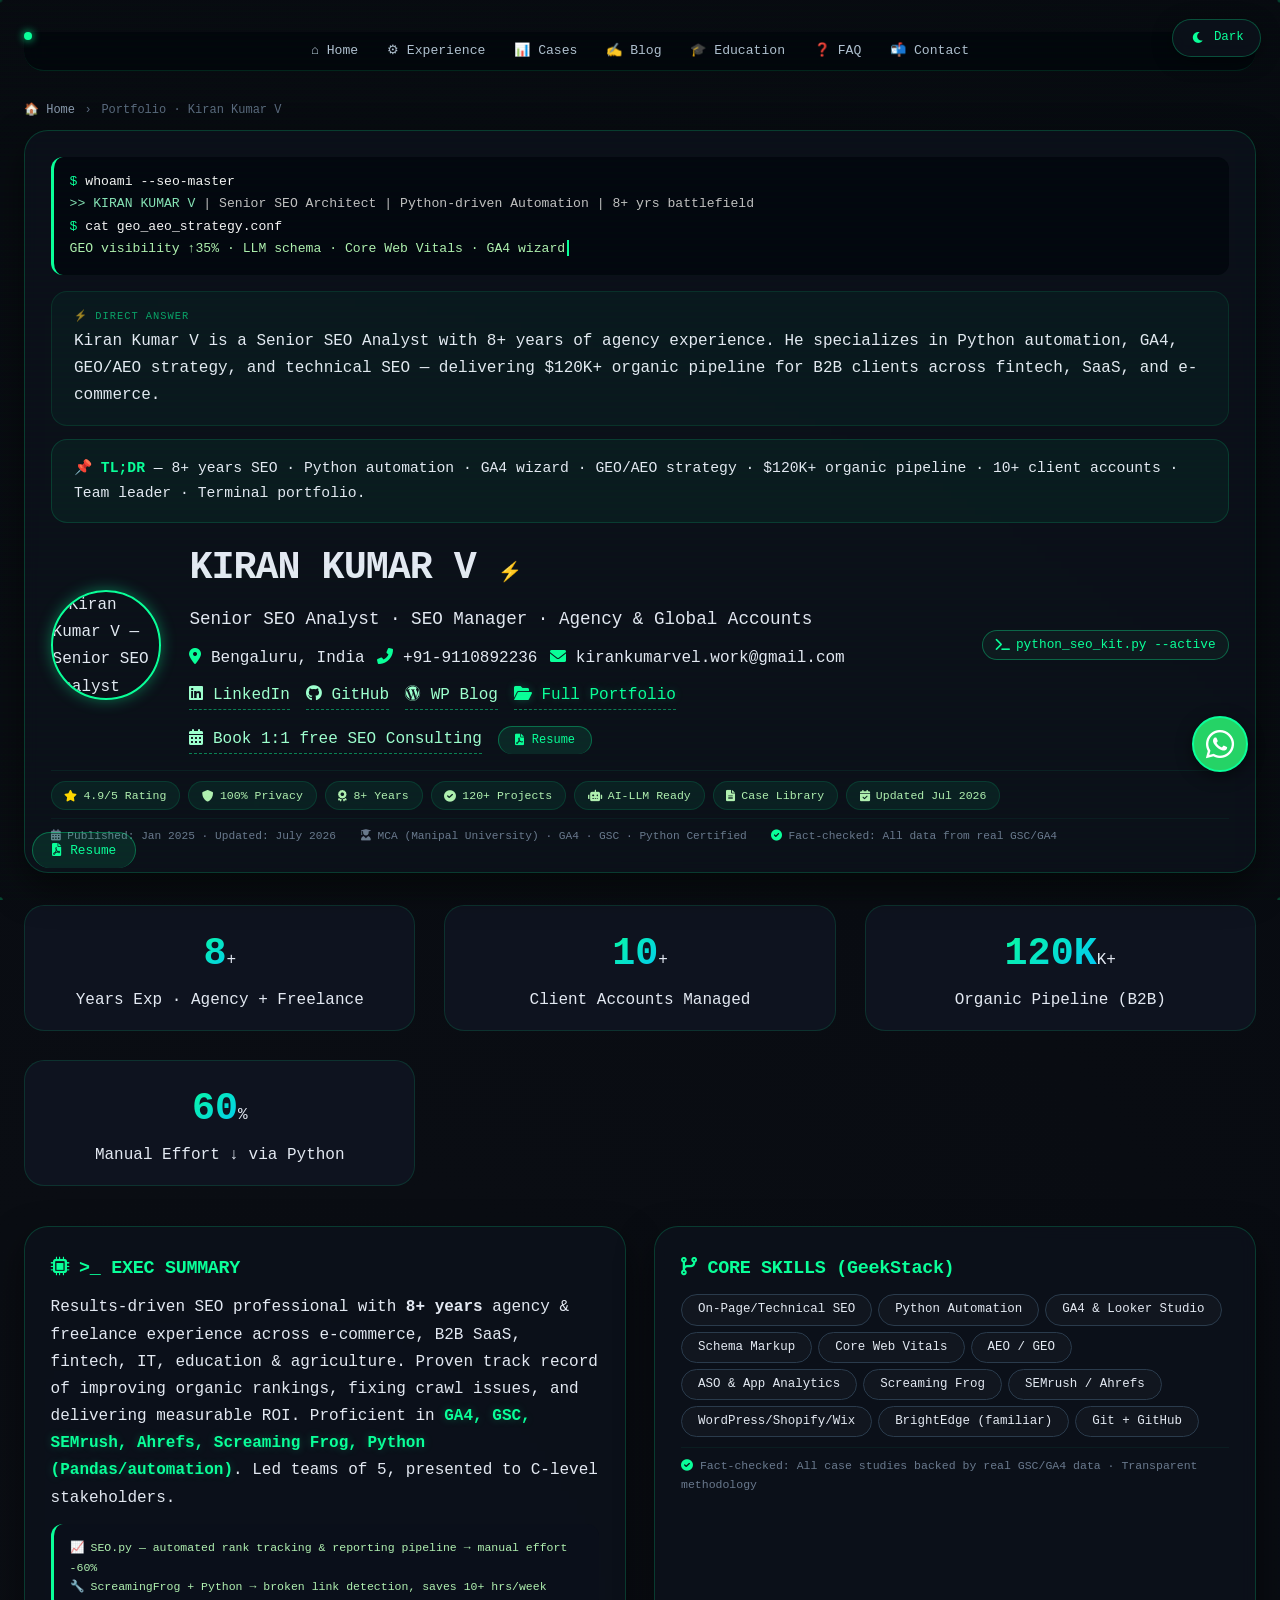
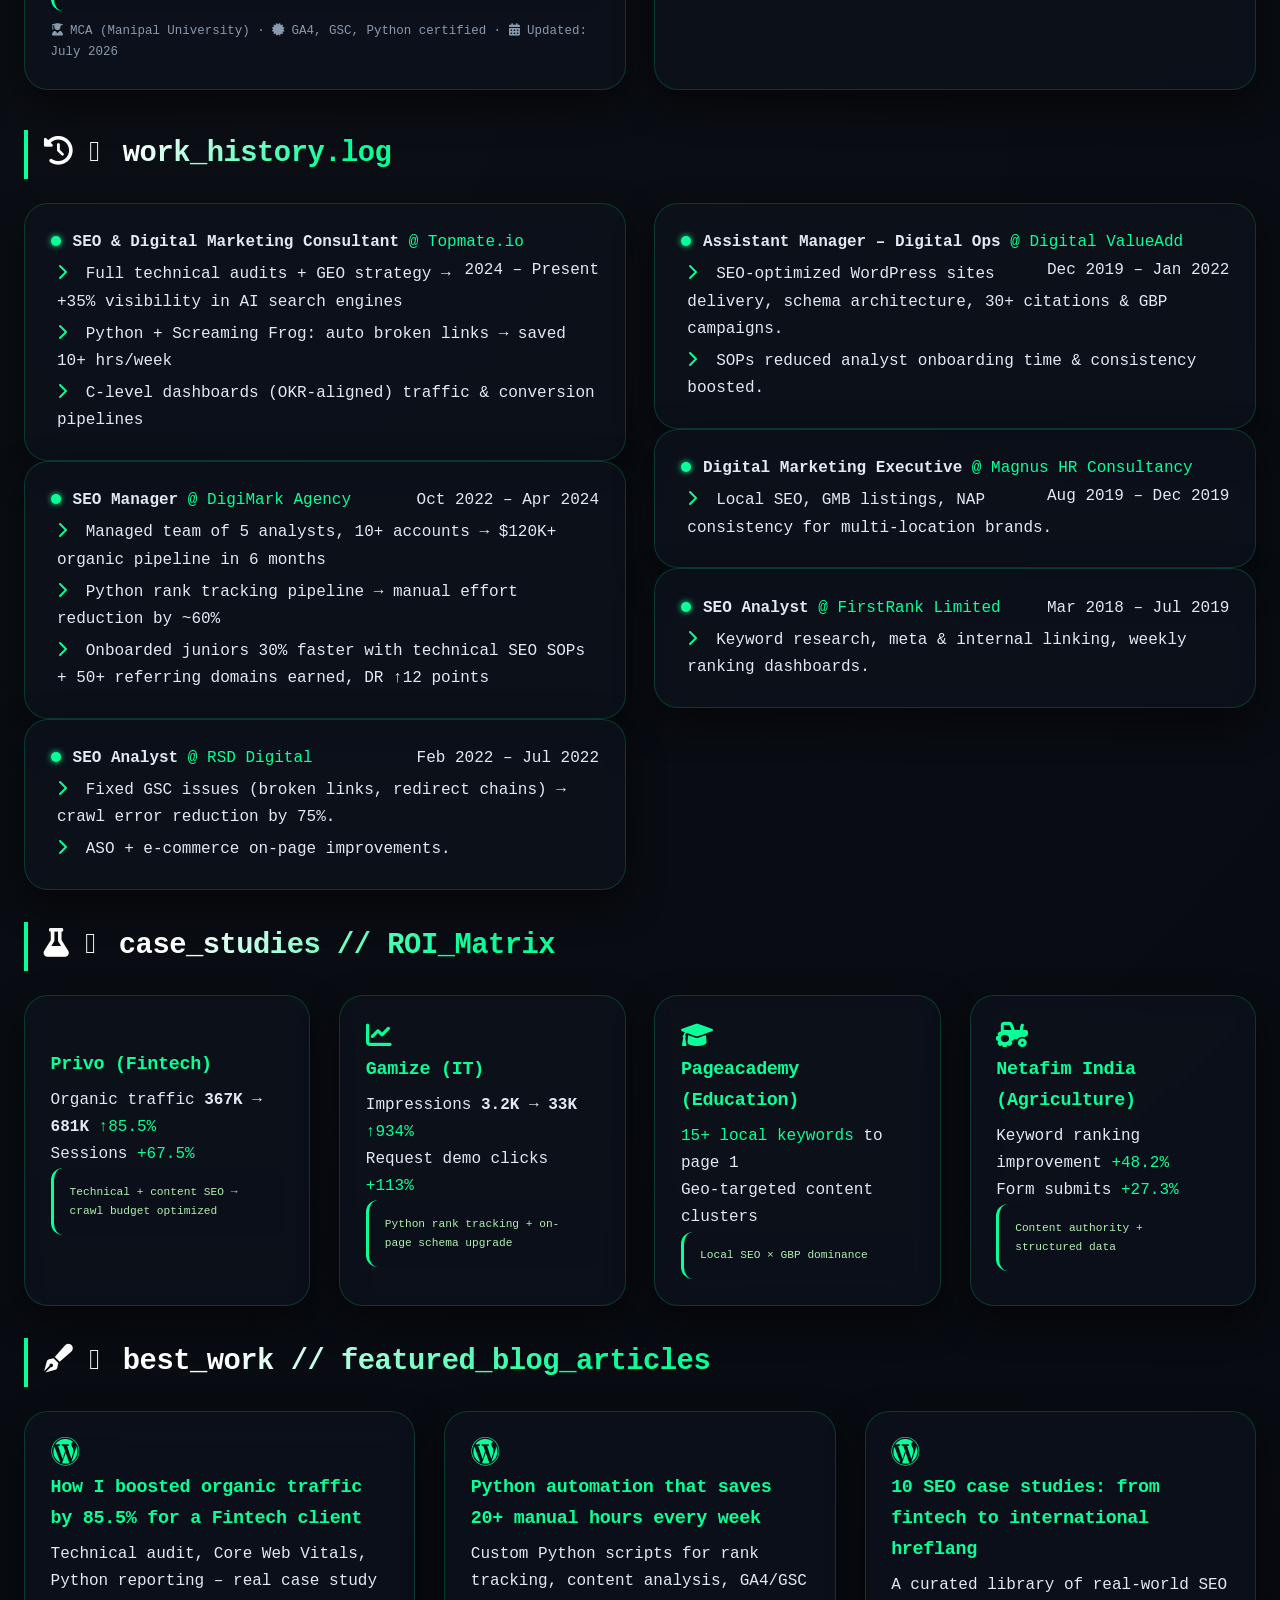
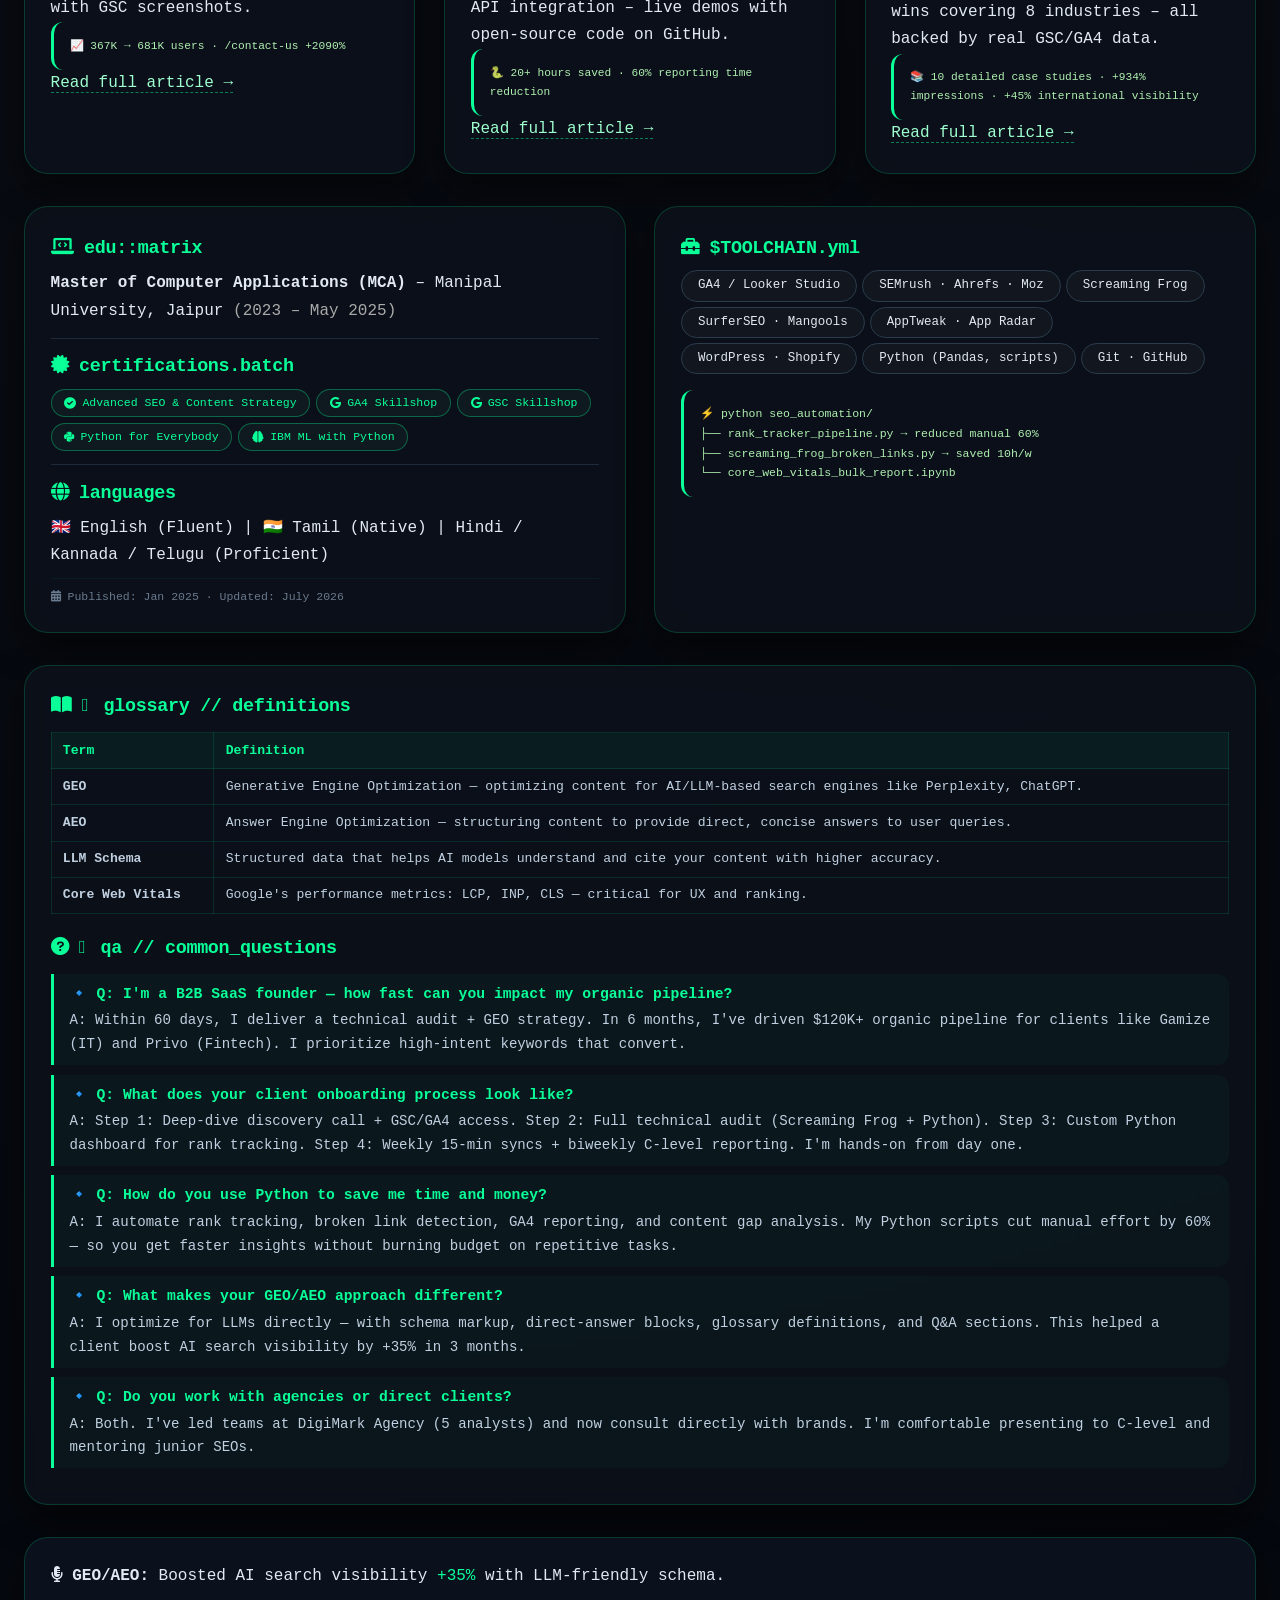
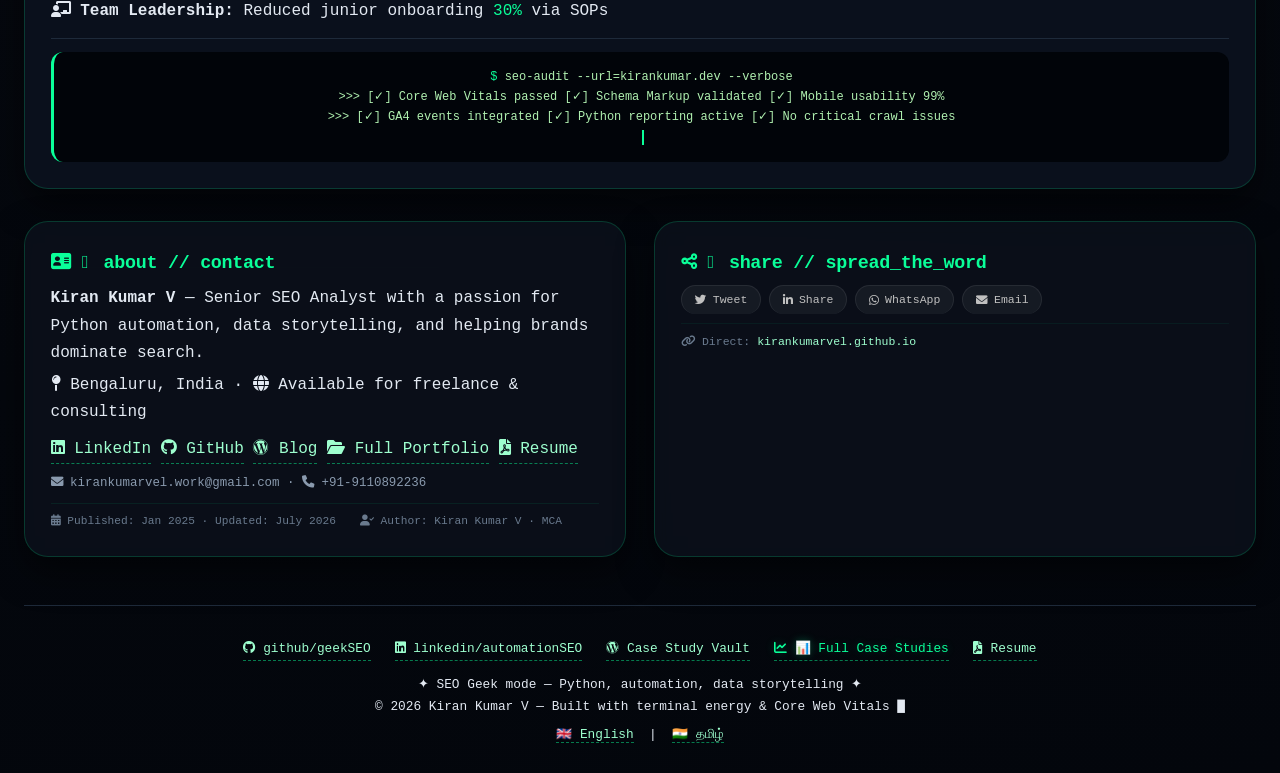
==== commit 8e22cac8: "Final portfolio with enhanced SEO, responsive UI updated Final portfolio with enhanced SEO, responsi" ====
--- a/index.html
+++ b/index.html
@@ -10,10 +10,13 @@
     <meta http-equiv="Content-Language" content="en" />
 
     <!-- Security & Privacy Headers -->
-    <meta http-equiv="Content-Security-Policy" content="default-src 'self'; script-src 'self' https://cdnjs.cloudflare.com https://www.googletagmanager.com https://www.google-analytics.com 'unsafe-inline'; style-src 'self' https://fonts.googleapis.com https://cdnjs.cloudflare.com 'unsafe-inline'; img-src 'self' https://raw.githubusercontent.com data:; font-src 'self' https://fonts.gstatic.com https://cdnjs.cloudflare.com; connect-src 'self' https://www.google-analytics.com; frame-src 'self' https://www.googletagmanager.com;" />
+    <meta http-equiv="Content-Security-Policy" content="default-src 'self'; script-src 'self' https://cdnjs.cloudflare.com https://www.googletagmanager.com https://www.google-analytics.com 'unsafe-inline'; style-src 'self' https://fonts.googleapis.com https://cdnjs.cloudflare.com 'unsafe-inline'; img-src 'self' https://raw.githubusercontent.com data: blob:; font-src 'self' https://fonts.gstatic.com https://cdnjs.cloudflare.com; connect-src 'self' https://www.google-analytics.com; frame-src 'self' https://www.googletagmanager.com;" />
     <meta name="referrer" content="strict-origin-when-cross-origin" />
 
-    <title>Kiran Kumar V | Senior SEO Analyst &amp; Python Automation Expert</title>
+    <title>Kiran Kumar V · Senior SEO Analyst &amp; Python Automation Expert</title>
+
+    <!-- Favicon -->
+    <link rel="icon" href="data:image/svg+xml,%3Csvg xmlns='http://www.w3.org/2000/svg' viewBox='0 0 100 100'%3E%3Crect width='100' height='100' rx='20' fill='%230B0E14'/%3E%3Ctext x='50' y='68' font-size='48' text-anchor='middle' font-family='monospace' fill='%230aff99'%3EK%3C/text%3E%3C/svg%3E" type="image/svg+xml" />
 
     <!-- Google Fonts + Font Awesome -->
     <link rel="preconnect" href="https://fonts.googleapis.com" />
@@ -23,8 +26,8 @@
     <link rel="canonical" href="https://kirankumarvel.github.io/" />
 
     <!-- Open Graph -->
-    <meta property="og:title" content="Kiran Kumar V | Senior SEO Analyst &amp; Python Automation Expert" />
-    <meta property="og:description" content="8+ years agency experience · Python-driven SEO · $120K+ organic pipeline · GEO/AEO strategy · Terminal portfolio" />
+    <meta property="og:title" content="Kiran Kumar V · Senior SEO Analyst &amp; Python Automation Expert" />
+    <meta property="og:description" content="8+ years agency experience · Python-driven SEO · $120K+ organic pipeline · GEO/AEO strategy" />
     <meta property="og:url" content="https://kirankumarvel.github.io/" />
     <meta property="og:type" content="website" />
     <meta property="og:image" content="https://raw.githubusercontent.com/Kirankumarvel/kirankumarvel.github.io/main/picofme.png" />
@@ -33,13 +36,13 @@
 
     <!-- Twitter Card -->
     <meta name="twitter:card" content="summary_large_image" />
-    <meta name="twitter:title" content="Kiran Kumar V | Senior SEO Analyst &amp; Python Automation Expert" />
+    <meta name="twitter:title" content="Kiran Kumar V · Senior SEO Analyst &amp; Python Automation Expert" />
     <meta name="twitter:description" content="8+ years agency experience · Python-driven SEO · $120K+ organic pipeline · GEO/AEO strategy" />
     <meta name="twitter:image" content="https://raw.githubusercontent.com/Kirankumarvel/kirankumarvel.github.io/main/picofme.png" />
     <meta name="twitter:site" content="@kirankumarvel" />
     <meta name="twitter:creator" content="@kirankumarvel" />
 
-    <!-- JSON-LD Structured Data (Person + Article + sameAs) -->
+    <!-- JSON-LD Structured Data -->
     <script type="application/ld+json">
         {
             "@context": "https://schema.org",
@@ -73,7 +76,7 @@
         }
     </script>
 
-    <!-- Article Schema (for the portfolio as a creative work) -->
+    <!-- Article Schema -->
     <script type="application/ld+json">
         {
             "@context": "https://schema.org",
@@ -131,23 +134,22 @@
             padding: 0;
             box-sizing: border-box;
         }
-
         body {
             background: radial-gradient(circle at 20% 30%, #0B0E14, #03060C);
             color: #E3E9F2;
             font-family: 'Inter', 'Fira Code', monospace;
-            line-height: 1.6;
+            line-height: 1.7;
             scroll-behavior: smooth;
             padding: 2rem 1.5rem;
             position: relative;
             cursor: default;
             min-height: 100vh;
+            transition: background 0.4s, color 0.3s;
         }
         body.light-mode {
             background: radial-gradient(circle at 20% 30%, #f0f4fa, #dce3ec);
             color: #1a1f2a;
         }
-
         /* ---------- CANVAS ---------- */
         #bg-canvas {
             position: fixed;
@@ -157,12 +159,12 @@
             height: 100%;
             pointer-events: none;
             z-index: 0;
-            opacity: 0.3;
+            opacity: 0.25;
+            transition: opacity 0.6s;
         }
         body.light-mode #bg-canvas {
-            opacity: 0.10;
-        }
-
+            opacity: 0.08;
+        }
         /* ---------- SCANLINE ---------- */
         body::before {
             content: "";
@@ -172,10 +174,9 @@
             width: 100%;
             height: 100%;
             pointer-events: none;
-            background: repeating-linear-gradient(0deg, rgba(0, 255, 0, 0.015) 0px, rgba(0, 255, 0, 0.015) 2px, transparent 2px, transparent 6px);
+            background: repeating-linear-gradient(0deg, rgba(0, 255, 0, 0.012) 0px, rgba(0, 255, 0, 0.012) 2px, transparent 2px, transparent 6px);
             z-index: 9999;
         }
-
         /* ---------- CONTAINER ---------- */
         .container {
             max-width: 1300px;
@@ -183,17 +184,18 @@
             position: relative;
             z-index: 2;
         }
-
         /* ---------- TYPOGRAPHY ---------- */
         h1,
         h2,
-        h3,
-        .terminal-prompt {
+        h3 {
             font-family: 'Fira Code', 'Inter', monospace;
             font-weight: 600;
             letter-spacing: -0.3px;
         }
-
+        h1 {
+            font-size: 2.6rem;
+            letter-spacing: -1px;
+        }
         h2 {
             font-size: 1.8rem;
             margin-bottom: 1.5rem;
@@ -205,7 +207,6 @@
             -webkit-background-clip: text;
             color: transparent;
             letter-spacing: -0.5px;
-            position: relative;
         }
         body.light-mode h2 {
             background: linear-gradient(135deg, #0a2a1a 30%, #0aff99 80%);
@@ -213,12 +214,19 @@
             -webkit-background-clip: text;
             color: transparent;
         }
-
+        h3 {
+            font-size: 1.15rem;
+            color: #0aff99;
+            margin-bottom: 0.4rem;
+        }
+        body.light-mode h3 {
+            color: #0a7a5a;
+        }
         /* ---------- TERMINAL CARDS ---------- */
         .terminal-card {
             background: rgba(12, 18, 28, 0.75);
             backdrop-filter: blur(8px);
-            border: 1px solid rgba(10, 255, 153, 0.2);
+            border: 1px solid rgba(10, 255, 153, 0.18);
             border-radius: 24px;
             box-shadow: 0 15px 35px rgba(0, 0, 0, 0.5);
             padding: 1.6rem;
@@ -234,7 +242,7 @@
         }
         .terminal-card:hover {
             border-color: #0aff99;
-            box-shadow: 0 0 25px rgba(10, 255, 153, 0.3), 0 15px 35px rgba(0, 0, 0, 0.6);
+            box-shadow: 0 0 25px rgba(10, 255, 153, 0.2), 0 15px 35px rgba(0, 0, 0, 0.6);
             transform: translateY(-4px);
         }
         .terminal-card::before {
@@ -251,37 +259,36 @@
             left: 100%;
         }
         body.light-mode .terminal-card {
-            background: rgba(240, 245, 252, 0.88);
-            border-color: rgba(10, 255, 153, 0.3);
+            background: rgba(240, 245, 252, 0.90);
+            border-color: rgba(10, 255, 153, 0.25);
         }
         body.light-mode .terminal-card:hover {
             border-color: #0a7a5a;
-            box-shadow: 0 0 25px rgba(10, 255, 153, 0.2), 0 15px 35px rgba(0, 0, 0, 0.2);
-        }
-
+            box-shadow: 0 0 25px rgba(10, 255, 153, 0.15), 0 15px 35px rgba(0, 0, 0, 0.15);
+        }
         /* ---------- CODE BLOCK ---------- */
         .code-block {
             background: #0A0F1A;
             border-left: 3px solid #0aff99;
             font-family: 'Fira Code', monospace;
-            font-size: 0.85rem;
-            padding: 1rem;
+            font-size: 0.82rem;
+            padding: 0.9rem 1rem;
             border-radius: 12px;
             color: #b0f0b0;
             overflow-x: auto;
+            transition: background 0.3s, color 0.3s;
         }
         body.light-mode .code-block {
             background: #e8edf5;
             color: #1a2a2a;
         }
-
         /* ---------- BADGES ---------- */
         .badge-geek {
             background: #0e1a1f;
             color: #0aff99;
             font-family: 'Fira Code', monospace;
-            font-size: 0.75rem;
-            padding: 0.25rem 0.8rem;
+            font-size: 0.72rem;
+            padding: 0.2rem 0.8rem;
             border-radius: 30px;
             border: 1px solid #0aff9955;
             display: inline-flex;
@@ -299,13 +306,13 @@
             color: #0a7a5a;
             border-color: #0aff9966;
         }
-
+        /* ---------- SKILL TAGS ---------- */
         .skill-tag {
             background: #11161f;
             border: 1px solid #2a3b4c;
             border-radius: 40px;
-            padding: 0.3rem 1rem;
-            font-size: 0.8rem;
+            padding: 0.25rem 1rem;
+            font-size: 0.78rem;
             font-weight: 500;
             font-family: 'Fira Code', monospace;
             transition: 0.2s;
@@ -326,10 +333,9 @@
             color: #0a7a5a;
             background: #d0dce8;
         }
-
         /* ---------- STATS ---------- */
         .metric-number {
-            font-size: 2.2rem;
+            font-size: 2.4rem;
             font-weight: 800;
             background: linear-gradient(135deg, #0aff99, #00C2FF);
             background-clip: text;
@@ -354,7 +360,6 @@
             background: #e8edf5;
             border-color: #0aff9933;
         }
-
         /* ---------- TIMELINE ---------- */
         .timeline-dot {
             display: inline-block;
@@ -376,7 +381,6 @@
                 transform: scale(1);
             }
         }
-
         /* ---------- LINKS ---------- */
         a {
             color: #9effcf;
@@ -396,7 +400,6 @@
             color: #0a5a4a;
             border-bottom-color: #0a7a5a;
         }
-
         /* ---------- FOOTER ---------- */
         footer {
             text-align: center;
@@ -408,7 +411,6 @@
         body.light-mode footer {
             border-top-color: #b0c4d8;
         }
-
         /* ---------- PROFILE PIC ---------- */
         .profile-pic {
             width: 110px;
@@ -416,21 +418,19 @@
             border-radius: 50%;
             object-fit: cover;
             border: 2px solid #0aff99;
-            box-shadow: 0 0 15px rgba(10, 255, 153, 0.5);
+            box-shadow: 0 0 15px rgba(10, 255, 153, 0.4);
             transition: transform 0.3s, box-shadow 0.3s;
         }
         .profile-pic:hover {
             transform: scale(1.05) rotate(2deg);
-            box-shadow: 0 0 25px rgba(10, 255, 153, 0.8);
-        }
-
+            box-shadow: 0 0 25px rgba(10, 255, 153, 0.7);
+        }
         .hero-flex {
             display: flex;
             align-items: center;
             flex-wrap: wrap;
             gap: 1.8rem;
         }
-
         /* ---------- TYPING ---------- */
         .cli-cursor {
             display: inline-block;
@@ -450,7 +450,6 @@
                 opacity: 0;
             }
         }
-
         /* ---------- GRIDS ---------- */
         .grid-2col,
         .grid-stats {
@@ -463,21 +462,20 @@
             grid-template-columns: repeat(auto-fit, minmax(280px, 1fr));
             gap: 1.8rem;
         }
-
         /* ---------- THEME TOGGLE ---------- */
         .theme-toggle {
             position: fixed;
             top: 1.2rem;
             right: 1.2rem;
             z-index: 10001;
-            background: rgba(12, 18, 28, 0.8);
+            background: rgba(12, 18, 28, 0.85);
             backdrop-filter: blur(8px);
             border: 1px solid #0aff9944;
             border-radius: 40px;
-            padding: 0.5rem 1rem 0.5rem 1.2rem;
+            padding: 0.45rem 1rem 0.45rem 1.2rem;
             color: #0aff99;
             font-family: 'Fira Code', monospace;
-            font-size: 0.8rem;
+            font-size: 0.78rem;
             display: flex;
             align-items: center;
             gap: 0.6rem;
@@ -490,37 +488,151 @@
             transform: scale(1.03);
         }
         body.light-mode .theme-toggle {
-            background: rgba(230, 240, 250, 0.85);
+            background: rgba(230, 240, 250, 0.90);
             color: #0a5a4a;
             border-color: #0aff9966;
         }
-
+        /* ---------- BACK TO TOP ---------- */
+        .back-top {
+            position: fixed;
+            bottom: 2rem;
+            right: 2rem;
+            z-index: 10000;
+            background: rgba(12, 18, 28, 0.85);
+            backdrop-filter: blur(8px);
+            border: 1px solid #0aff9944;
+            border-radius: 50%;
+            width: 48px;
+            height: 48px;
+            display: flex;
+            align-items: center;
+            justify-content: center;
+            color: #0aff99;
+            font-size: 1.2rem;
+            cursor: pointer;
+            transition: 0.3s;
+            box-shadow: 0 4px 20px rgba(0, 0, 0, 0.4);
+            text-decoration: none;
+            border-bottom: none;
+            opacity: 0;
+            transform: translateY(20px);
+            pointer-events: none;
+        }
+        .back-top.visible {
+            opacity: 1;
+            transform: translateY(0);
+            pointer-events: auto;
+        }
+        .back-top:hover {
+            border-color: #0aff99;
+            transform: scale(1.08);
+            color: #0aff99;
+        }
+        body.light-mode .back-top {
+            background: rgba(230, 240, 250, 0.90);
+            color: #0a5a4a;
+            border-color: #0aff9966;
+        }
+        body.light-mode .back-top:hover {
+            border-color: #0a7a5a;
+            color: #0a7a5a;
+        }
         /* ---------- RESPONSIVE ---------- */
-        @media (max-width: 700px) {
+        @media (max-width: 820px) {
             body {
+                padding: 1rem 0.8rem;
+            }
+            h1 {
+                font-size: 1.8rem;
+            }
+            h2 {
+                font-size: 1.3rem;
+                padding-left: 0.6rem;
+            }
+            .profile-pic {
+                width: 72px;
+                height: 72px;
+            }
+            .hero-flex {
+                gap: 0.8rem;
+            }
+            .terminal-card {
                 padding: 1rem;
             }
-            h2 {
-                font-size: 1.5rem;
+            .theme-toggle {
+                top: 0.6rem;
+                right: 0.6rem;
+                padding: 0.25rem 0.6rem 0.25rem 0.8rem;
+                font-size: 0.65rem;
+            }
+            .back-top {
+                width: 40px;
+                height: 40px;
+                font-size: 1rem;
+                bottom: 1.2rem;
+                right: 1.2rem;
+            }
+            .grid-2col,
+            .grid-stats,
+            .grid-3col {
+                grid-template-columns: 1fr;
+                gap: 1.2rem;
+            }
+            .sticky-nav {
+                gap: 0.4rem 1rem;
+                padding: 0.4rem 0;
+                font-size: 0.75rem;
+            }
+            .sticky-nav a {
+                font-size: 0.72rem;
+            }
+            .metric-number {
+                font-size: 1.8rem;
+            }
+            .summary-box {
+                font-size: 0.85rem;
+                padding: 0.8rem 1rem;
+            }
+            .direct-answer .answer {
+                font-size: 0.9rem;
+            }
+            .code-block {
+                font-size: 0.72rem;
+                padding: 0.6rem 0.8rem;
+            }
+        }
+        @media (max-width: 420px) {
+            body {
+                padding: 0.6rem 0.4rem;
+            }
+            h1 {
+                font-size: 1.4rem;
             }
             .profile-pic {
-                width: 80px;
-                height: 80px;
+                width: 60px;
+                height: 60px;
             }
             .hero-flex {
-                gap: 1rem;
+                gap: 0.5rem;
             }
             .terminal-card {
-                padding: 1.2rem;
+                padding: 0.8rem;
+                border-radius: 16px;
             }
             .theme-toggle {
-                top: 0.8rem;
+                top: 0.4rem;
+                right: 0.4rem;
+                padding: 0.2rem 0.5rem 0.2rem 0.6rem;
+                font-size: 0.55rem;
+            }
+            .back-top {
+                width: 34px;
+                height: 34px;
+                font-size: 0.8rem;
+                bottom: 0.8rem;
                 right: 0.8rem;
-                padding: 0.3rem 0.7rem 0.3rem 0.9rem;
-                font-size: 0.7rem;
-            }
-        }
-
+            }
+        }
         /* ---------- CUSTOM CURSOR ---------- */
         .custom-cursor {
             width: 8px;
@@ -542,7 +654,6 @@
                 display: none !important;
             }
         }
-
         /* ---------- MISC ---------- */
         .glow-text {
             color: #0aff99;
@@ -552,13 +663,12 @@
             color: #0a7a5a;
             text-shadow: 0 0 8px #0aff9933;
         }
-
         .terminal-card ul {
             list-style: none;
             padding-left: 0.2rem;
         }
         .terminal-card ul li {
-            margin-top: 0.4rem;
+            margin-top: 0.3rem;
             padding-left: 0.2rem;
         }
         .terminal-card ul li i {
@@ -568,7 +678,6 @@
         body.light-mode .terminal-card ul li i {
             color: #0a7a5a;
         }
-
         hr {
             border: none;
             border-top: 1px solid #1e2a3a;
@@ -577,94 +686,91 @@
         body.light-mode hr {
             border-top-color: #b0c4d8;
         }
-
         /* ---------- TRUST BADGES ---------- */
         .trust-badge {
             display: inline-flex;
             align-items: center;
             gap: 6px;
-            background: rgba(10, 255, 153, 0.08);
-            border: 1px solid rgba(10, 255, 153, 0.15);
+            background: rgba(10, 255, 153, 0.07);
+            border: 1px solid rgba(10, 255, 153, 0.12);
             border-radius: 30px;
-            padding: 0.3rem 0.9rem;
-            font-size: 0.75rem;
+            padding: 0.25rem 0.8rem;
+            font-size: 0.72rem;
             color: #b0f0b0;
             transition: 0.2s;
         }
         .trust-badge:hover {
-            background: rgba(10, 255, 153, 0.15);
+            background: rgba(10, 255, 153, 0.14);
             border-color: #0aff99;
         }
         body.light-mode .trust-badge {
-            background: rgba(10, 255, 153, 0.06);
+            background: rgba(10, 255, 153, 0.05);
             color: #0a5a4a;
-            border-color: rgba(10, 255, 153, 0.2);
+            border-color: rgba(10, 255, 153, 0.18);
         }
         body.light-mode .trust-badge:hover {
-            background: rgba(10, 255, 153, 0.12);
+            background: rgba(10, 255, 153, 0.10);
             border-color: #0a7a5a;
         }
-
         /* ---------- SHARE BUTTONS ---------- */
         .share-btn {
             display: inline-flex;
             align-items: center;
             gap: 6px;
-            background: rgba(255, 255, 255, 0.06);
-            border: 1px solid rgba(255, 255, 255, 0.1);
+            background: rgba(255, 255, 255, 0.05);
+            border: 1px solid rgba(255, 255, 255, 0.08);
             border-radius: 30px;
-            padding: 0.3rem 0.9rem;
-            font-size: 0.75rem;
+            padding: 0.25rem 0.8rem;
+            font-size: 0.72rem;
             color: #c0c0c0;
             transition: 0.2s;
             cursor: pointer;
             text-decoration: none;
+            border-bottom: none;
         }
         .share-btn:hover {
-            background: rgba(10, 255, 153, 0.12);
+            background: rgba(10, 255, 153, 0.10);
             border-color: #0aff99;
             color: #0aff99;
         }
         body.light-mode .share-btn {
-            background: rgba(0, 0, 0, 0.04);
+            background: rgba(0, 0, 0, 0.03);
             color: #4a4a5a;
-            border-color: rgba(0, 0, 0, 0.08);
+            border-color: rgba(0, 0, 0, 0.06);
         }
         body.light-mode .share-btn:hover {
-            background: rgba(10, 255, 153, 0.10);
+            background: rgba(10, 255, 153, 0.08);
             border-color: #0a7a5a;
             color: #0a7a5a;
         }
-
         /* ---------- SUMMARY BOX (TL;DR) ---------- */
         .summary-box {
-            background: rgba(10, 255, 153, 0.06);
-            border: 1px solid rgba(10, 255, 153, 0.2);
+            background: rgba(10, 255, 153, 0.05);
+            border: 1px solid rgba(10, 255, 153, 0.15);
             border-radius: 16px;
-            padding: 1.2rem 1.5rem;
-            margin: 1rem 0;
-            font-size: 0.95rem;
+            padding: 1rem 1.4rem;
+            margin: 0.8rem 0;
+            font-size: 0.92rem;
         }
         .summary-box strong {
             color: #0aff99;
         }
         body.light-mode .summary-box {
-            background: rgba(10, 255, 153, 0.05);
-            border-color: rgba(10, 255, 153, 0.25);
+            background: rgba(10, 255, 153, 0.04);
+            border-color: rgba(10, 255, 153, 0.18);
         }
         body.light-mode .summary-box strong {
             color: #0a7a5a;
         }
-
         /* ---------- BREADCRUMBS ---------- */
         .breadcrumb {
             display: flex;
             flex-wrap: wrap;
-            gap: 0.4rem 0.8rem;
-            font-size: 0.8rem;
+            gap: 0.3rem 0.6rem;
+            font-size: 0.75rem;
             color: #8a9aae;
-            padding: 0.4rem 0;
-            margin-bottom: 0.5rem;
+            padding: 0.3rem 0;
+            margin-bottom: 0.3rem;
         }
         .breadcrumb a {
             color: #8a9aae;
@@ -688,28 +794,27 @@
         body.light-mode .breadcrumb span {
             color: #9aabbe;
         }
-
-        /* ---------- STICKY HEADER (nav) ---------- */
+        /* ---------- STICKY NAV ---------- */
         .sticky-nav {
             position: sticky;
             top: 0;
             z-index: 100;
-            background: rgba(3, 6, 12, 0.85);
+            background: rgba(3, 6, 12, 0.88);
             backdrop-filter: blur(12px);
-            border-bottom: 1px solid rgba(10, 255, 153, 0.15);
-            padding: 0.6rem 0;
-            margin-bottom: 1.8rem;
+            border-bottom: 1px solid rgba(10, 255, 153, 0.12);
+            padding: 0.5rem 0;
+            margin-bottom: 1.5rem;
             display: flex;
             flex-wrap: wrap;
             justify-content: center;
-            gap: 0.8rem 2rem;
+            gap: 0.6rem 1.8rem;
             border-radius: 0 0 20px 20px;
             transition: background 0.3s;
         }
         .sticky-nav a {
             color: #b0c0d0;
             border-bottom: none;
-            font-size: 0.85rem;
+            font-size: 0.82rem;
             font-family: 'Fira Code', monospace;
             transition: 0.2s;
         }
@@ -718,8 +823,8 @@
             transform: translateY(-1px);
         }
         body.light-mode .sticky-nav {
-            background: rgba(220, 230, 240, 0.88);
-            border-bottom-color: rgba(10, 255, 153, 0.2);
+            background: rgba(220, 230, 240, 0.90);
+            border-bottom-color: rgba(10, 255, 153, 0.15);
         }
         body.light-mode .sticky-nav a {
             color: #3a4a5a;
@@ -727,22 +832,21 @@
         body.light-mode .sticky-nav a:hover {
             color: #0a7a5a;
         }
-
-        /* ---------- TABLE STYLING ---------- */
+        /* ---------- TABLE ---------- */
         .geek-table {
             width: 100%;
             border-collapse: collapse;
-            font-size: 0.85rem;
-            margin: 0.8rem 0;
+            font-size: 0.82rem;
+            margin: 0.6rem 0;
         }
         .geek-table th,
         .geek-table td {
-            padding: 0.5rem 0.8rem;
-            border: 1px solid rgba(10, 255, 153, 0.15);
+            padding: 0.4rem 0.7rem;
+            border: 1px solid rgba(10, 255, 153, 0.12);
             text-align: left;
         }
         .geek-table th {
-            background: rgba(10, 255, 153, 0.08);
+            background: rgba(10, 255, 153, 0.06);
             color: #0aff99;
             font-weight: 600;
         }
@@ -750,7 +854,7 @@
             color: #c0d0e0;
         }
         body.light-mode .geek-table th {
-            background: rgba(10, 255, 153, 0.06);
+            background: rgba(10, 255, 153, 0.05);
             color: #0a7a5a;
         }
         body.light-mode .geek-table td {
@@ -758,27 +862,28 @@
         }
         body.light-mode .geek-table th,
         body.light-mode .geek-table td {
-            border-color: rgba(10, 255, 153, 0.2);
-        }
-
+            border-color: rgba(10, 255, 153, 0.15);
+        }
         /* ---------- Q&A BLOCK ---------- */
         .qa-block {
-            margin: 0.8rem 0;
-            padding: 0.6rem 1rem;
+            margin: 0.6rem 0;
+            padding: 0.5rem 1rem;
             border-left: 3px solid #0aff99;
-            background: rgba(10, 255, 153, 0.04);
+            background: rgba(10, 255, 153, 0.03);
             border-radius: 0 12px 12px 0;
         }
         .qa-block .q {
             font-weight: 600;
             color: #0aff99;
+            font-size: 0.92rem;
         }
         .qa-block .a {
             color: #c0d0e0;
-            margin-top: 0.2rem;
+            margin-top: 0.15rem;
+            font-size: 0.88rem;
         }
         body.light-mode .qa-block {
-            background: rgba(10, 255, 153, 0.03);
+            background: rgba(10, 255, 153, 0.02);
         }
         body.light-mode .qa-block .q {
             color: #0a7a5a;
@@ -786,11 +891,10 @@
         body.light-mode .qa-block .a {
             color: #2a3a4a;
         }
-
         /* ---------- SCROLLBAR ---------- */
         ::-webkit-scrollbar {
-            width: 6px;
-            height: 6px;
+            width: 5px;
+            height: 5px;
         }
         ::-webkit-scrollbar-track {
             background: #0B0E14;
@@ -811,41 +915,254 @@
         body.light-mode ::-webkit-scrollbar-thumb:hover {
             background: #0a7a5a;
         }
-
-        /* ---------- ARIA LANDMARKS (visual indicator for screen readers) ---------- */
-        [role="banner"],
-        [role="main"],
-        [role="contentinfo"],
-        [role="navigation"] {
-            outline: none;
-        }
-
-        /* ---------- DIRECT ANSWER (for GEO) ---------- */
+        /* ---------- DIRECT ANSWER ---------- */
         .direct-answer {
-            background: rgba(10, 255, 153, 0.05);
+            background: rgba(10, 255, 153, 0.04);
             border-radius: 16px;
-            padding: 1.2rem 1.5rem;
-            border: 1px solid rgba(10, 255, 153, 0.12);
-            margin: 1rem 0;
+            padding: 1rem 1.4rem;
+            border: 1px solid rgba(10, 255, 153, 0.10);
+            margin: 0.8rem 0;
         }
         .direct-answer .label {
-            font-size: 0.7rem;
+            font-size: 0.65rem;
             text-transform: uppercase;
             letter-spacing: 1px;
             color: #0aff99;
             opacity: 0.6;
         }
         .direct-answer .answer {
-            font-size: 1.05rem;
+            font-size: 1rem;
             font-weight: 500;
-            margin-top: 0.2rem;
+            margin-top: 0.15rem;
         }
         body.light-mode .direct-answer {
-            background: rgba(10, 255, 153, 0.04);
-            border-color: rgba(10, 255, 153, 0.15);
+            background: rgba(10, 255, 153, 0.03);
+            border-color: rgba(10, 255, 153, 0.12);
         }
         body.light-mode .direct-answer .label {
             color: #0a7a5a;
+        }
+        /* ---------- RESUME BUTTON ---------- */
+        .resume-btn {
+            display: inline-flex;
+            align-items: center;
+            gap: 8px;
+            background: rgba(10, 255, 153, 0.10);
+            border: 1px solid #0aff9955;
+            border-radius: 40px;
+            padding: 0.4rem 1.2rem;
+            font-family: 'Fira Code', monospace;
+            font-size: 0.8rem;
+            color: #0aff99;
+            transition: 0.3s;
+            text-decoration: none;
+            border-bottom: none;
+        }
+        .resume-btn:hover {
+            background: rgba(10, 255, 153, 0.20);
+            border-color: #0aff99;
+            transform: translateY(-2px);
+            color: #0aff99;
+        }
+        body.light-mode .resume-btn {
+            background: rgba(10, 255, 153, 0.08);
+            color: #0a7a5a;
+            border-color: #0aff9966;
+        }
+        body.light-mode .resume-btn:hover {
+            background: rgba(10, 255, 153, 0.16);
+            border-color: #0a7a5a;
+            color: #0a7a5a;
+        }
+        /* ---------- EEAT FOOTER ---------- */
+        .eeat-footer {
+            font-size: 0.7rem;
+            color: #6a7a8e;
+            border-top: 1px solid rgba(10, 255, 153, 0.06);
+            padding-top: 0.5rem;
+            margin-top: 0.5rem;
+            display: flex;
+            flex-wrap: wrap;
+            gap: 0.8rem 1.5rem;
+        }
+        body.light-mode .eeat-footer {
+            color: #7a8a9e;
+            border-top-color: rgba(10, 255, 153, 0.08);
+        }
+        /* ---------- HERO TITLE (H1) ---------- */
+        .hero-title {
+            font-size: 2.4rem;
+            letter-spacing: -1px;
+        }
+        @media (max-width: 700px) {
+            .hero-title {
+                font-size: 1.6rem;
+            }
+        }
+        /* ---------- FLOATING BADGE (resume) ---------- */
+        .float-resume {
+            position: fixed;
+            bottom: 2rem;
+            left: 2rem;
+            z-index: 9999;
+        }
+        @media (max-width: 700px) {
+            .float-resume {
+                bottom: 1.2rem;
+                left: 1.2rem;
+            }
+            .float-resume .resume-btn {
+                font-size: 0.65rem;
+                padding: 0.25rem 0.8rem;
+            }
+        }
+
+        /* ---------- WHATSAPP FLOATING BUTTON & DROPDOWN ---------- */
+        .whatsapp-float {
+            position: fixed;
+            bottom: 8rem;
+            right: 2rem;
+            z-index: 10002;
+            display: flex;
+            flex-direction: column;
+            align-items: center;
+        }
+
+        .whatsapp-btn {
+            width: 56px;
+            height: 56px;
+            border-radius: 50%;
+            background: #25D366;
+            border: 2px solid #0aff99;
+            color: #fff;
+            font-size: 2rem;
+            display: flex;
+            align-items: center;
+            justify-content: center;
+            cursor: pointer;
+            transition: 0.3s;
+            box-shadow: 0 4px 15px rgba(0, 0, 0, 0.5);
+            position: relative;
+        }
+        .whatsapp-btn:hover {
+            transform: scale(1.1);
+            box-shadow: 0 0 25px rgba(10, 255, 153, 0.4);
+        }
+        body.light-mode .whatsapp-btn {
+            border-color: #0a7a5a;
+            box-shadow: 0 4px 15px rgba(0, 0, 0, 0.15);
+        }
+
+        .whatsapp-dropdown {
+            position: absolute;
+            bottom: 70px;
+            right: 0;
+            background: rgba(12, 18, 28, 0.96);
+            backdrop-filter: blur(12px);
+            border: 1px solid rgba(10, 255, 153, 0.25);
+            border-radius: 16px;
+            padding: 0.6rem;
+            min-width: 210px;
+            display: none;
+            flex-direction: column;
+            gap: 4px;
+            box-shadow: 0 15px 40px rgba(0, 0, 0, 0.7);
+            transition: opacity 0.2s ease, transform 0.2s ease;
+        }
+        .whatsapp-dropdown.show {
+            display: flex;
+        }
+        /* Arrow pointer */
+        .whatsapp-dropdown::after {
+            content: '';
+            position: absolute;
+            bottom: -10px;
+            right: 20px;
+            border-left: 10px solid transparent;
+            border-right: 10px solid transparent;
+            border-top: 10px solid rgba(10, 255, 153, 0.25);
+        }
+
+        .whatsapp-dropdown a {
+            padding: 0.6rem 1rem;
+            border-radius: 10px;
+            color: #E3E9F2;
+            display: flex;
+            align-items: center;
+            gap: 12px;
+            transition: 0.2s;
+            border-bottom: none;
+            font-size: 0.85rem;
+            font-family: 'Inter', sans-serif;
+        }
+        .whatsapp-dropdown a:hover {
+            background: rgba(10, 255, 153, 0.12);
+            color: #0aff99;
+        }
+        .whatsapp-dropdown a i {
+            width: 20px;
+            text-align: center;
+            color: #25D366;
+        }
+        .whatsapp-dropdown a:hover i {
+            color: #0aff99;
+        }
+
+        body.light-mode .whatsapp-dropdown {
+            background: rgba(240, 245, 252, 0.97);
+            border-color: rgba(10, 255, 153, 0.3);
+        }
+        body.light-mode .whatsapp-dropdown a {
+            color: #1a1f2a;
+        }
+        body.light-mode .whatsapp-dropdown a:hover {
+            background: rgba(10, 255, 153, 0.10);
+            color: #0a7a5a;
+        }
+        body.light-mode .whatsapp-dropdown::after {
+            border-top-color: rgba(10, 255, 153, 0.3);
+        }
+
+        @media (max-width: 820px) {
+            .whatsapp-float {
+                bottom: 6.5rem;
+                right: 1.2rem;
+            }
+            .whatsapp-btn {
+                width: 48px;
+                height: 48px;
+                font-size: 1.6rem;
+            }
+            .whatsapp-dropdown {
+                min-width: 180px;
+                right: -10px;
+                bottom: 60px;
+            }
+            .whatsapp-dropdown a {
+                font-size: 0.78rem;
+                padding: 0.5rem 0.8rem;
+            }
+        }
+        @media (max-width: 420px) {
+            .whatsapp-float {
+                bottom: 5.5rem;
+                right: 0.8rem;
+            }
+            .whatsapp-btn {
+                width: 42px;
+                height: 42px;
+                font-size: 1.3rem;
+            }
+            .whatsapp-dropdown {
+                min-width: 160px;
+                right: -5px;
+                bottom: 52px;
+            }
+            .whatsapp-dropdown a {
+                font-size: 0.7rem;
+                padding: 0.4rem 0.6rem;
+                gap: 8px;
+            }
         }
     </style>
 </head>
@@ -864,15 +1181,49 @@
         <span id="themeLabel">Dark</span>
     </div>
 
+    <!-- BACK TO TOP -->
+    <a href="#" class="back-top" id="backTop" aria-label="Back to top" title="Back to top">
+        <i class="fas fa-arrow-up"></i>
+    </a>
+
+    <!-- FLOATING RESUME (bottom-left) -->
+    <div class="float-resume">
+        <a href="https://drive.google.com/file/d/1KPbHomL58rksXZTzn1LhJiDrXdLl0lHv/view?usp=sharing" target="_blank" rel="noopener" class="resume-btn">
+            <i class="fas fa-file-pdf"></i> Resume
+        </a>
+    </div>
+
+    <!-- FLOATING WHATSAPP BUTTON WITH DROPDOWN -->
+    <div class="whatsapp-float" id="whatsappFloat">
+        <button class="whatsapp-btn" id="whatsappBtn" aria-label="Contact via WhatsApp" title="Contact me">
+            <i class="fab fa-whatsapp"></i>
+        </button>
+        <div class="whatsapp-dropdown" id="whatsappDropdown" role="menu">
+            <a href="https://wa.me/919110892236?text=Hi%20Kiran,%20I%20want%20to%20chat%20about%20SEO%20and%20digital%20marketing!" target="_blank" rel="noopener" role="menuitem">
+                <i class="fas fa-comment"></i> 💬 Chat with me
+            </a>
+            <a href="https://wa.me/919110892236?text=Hi%20Kiran,%20I'd%20like%20to%20hire%20you%20for%20an%20SEO%20project!" target="_blank" rel="noopener" role="menuitem">
+                <i class="fas fa-handshake"></i> 🤝 Hire me
+            </a>
+            <a href="https://wa.me/919110892236?text=Hi%20Kiran,%20I%20have%20a%20freelance%20SEO%20opportunity%20for%20you!" target="_blank" rel="noopener" role="menuitem">
+                <i class="fas fa-briefcase"></i> 💼 Freelance project
+            </a>
+            <a href="https://calendly.com/kirankumarvel/30min?utm_id=Appointment_schedule&utm_source=website" target="_blank" rel="noopener" role="menuitem">
+                <i class="fas fa-calendar-check"></i> 📅 Book a call
+            </a>
+        </div>
+    </div>
+
     <div class="container" role="main">
 
         <!-- ===== STICKY NAV ===== -->
         <nav class="sticky-nav" role="navigation" aria-label="Main navigation">
             <a href="#hero">⌂ Home</a>
             <a href="#experience">⚙ Experience</a>
-            <a href="#case-studies">📊 Case Studies</a>
+            <a href="#case-studies">📊 Cases</a>
             <a href="#blog">✍ Blog</a>
             <a href="#education">🎓 Education</a>
+            <a href="#faq">❓ FAQ</a>
             <a href="#contact">📬 Contact</a>
         </nav>
 
@@ -886,7 +1237,7 @@
         <!-- ===== HERO ===== -->
         <section id="hero" aria-labelledby="hero-title">
             <div class="terminal-card visible" style="margin-bottom: 2rem;">
-                <div class="code-block" style="background: #03070f; margin-bottom: 1.2rem;">
+                <div class="code-block" style="background: #03070f; margin-bottom: 1rem;">
                     <span style="color:#0aff99">$</span> <span style="color:#f4f4f4">whoami --seo-master</span><br />
                     <span style="color:#86e2b5">>> KIRAN KUMAR V</span> <span style="color:#c0c0c0">| Senior SEO Architect | Python-driven Automation | 8+ yrs battlefield</span><br />
                     <span style="color:#0aff99">$</span> <span style="color:#f4f4f4">cat geo_aeo_strategy.conf</span><br />
@@ -896,7 +1247,7 @@
                 <!-- DIRECT ANSWER (GEO) -->
                 <div class="direct-answer" id="direct-answer">
                     <div class="label">⚡ Direct Answer</div>
-                    <div class="answer">Kiran Kumar V is a Senior SEO Analyst with 8+ years of agency experience, specializing in Python automation, GA4, GEO/AEO strategy, and technical SEO — delivering $120K+ organic pipeline for B2B clients.</div>
+                    <div class="answer">Kiran Kumar V is a Senior SEO Analyst with 8+ years of agency experience. He specializes in Python automation, GA4, GEO/AEO strategy, and technical SEO — delivering $120K+ organic pipeline for B2B clients across fintech, SaaS, and e-commerce.</div>
                 </div>
 
                 <!-- TL;DR Summary -->
@@ -905,34 +1256,43 @@
                 </div>
 
                 <div class="hero-flex">
-                    <img src="https://raw.githubusercontent.com/Kirankumarvel/kirankumarvel.github.io/main/picofme.png" alt="Kiran Kumar V — Senior SEO Analyst" class="profile-pic" id="profileImg" loading="lazy" width="110" height="110" />
+                    <img src="https://raw.githubusercontent.com/Kirankumarvel/kirankumarvel.github.io/main/picofme.png" alt="Kiran Kumar V — Senior SEO Analyst" class="profile-pic" id="profileImg" loading="eager" width="110" height="110" />
                     <div style="flex:1">
-                        <h1 id="hero-title" style="font-size: 2.4rem; letter-spacing: -1px;">KIRAN KUMAR V <span style="color:#0aff99; font-size: 1.2rem;">⚡</span></h1>
-                        <p style="font-size: 1.2rem; margin-top: 6px;">Senior SEO Analyst · SEO Manager · Agency &amp; Global Accounts</p>
-                        <div style="display: flex; flex-wrap: wrap; gap: 1rem; margin-top: 0.8rem;">
-                            <span><i class="fas fa-map-marker-alt" style="color:#0aff99"></i> Bengaluru, India</span>
-                            <span><i class="fas fa-phone-alt" style="color:#0aff99"></i> +91-9110892236</span>
-                            <span><i class="fas fa-envelope" style="color:#0aff99"></i> kirankumarvel.work@gmail.com</span>
+                        <h1 id="hero-title" class="hero-title">KIRAN KUMAR V <span style="color:#0aff99; font-size: 1.2rem;">⚡</span></h1>
+                        <p style="font-size: 1.1rem; margin-top: 4px;">Senior SEO Analyst · SEO Manager · Agency &amp; Global Accounts</p>
+                        <div style="display: flex; flex-wrap: wrap; gap: 0.8rem; margin-top: 0.6rem;">
+                            <span><i class="fas fa-map-marker-alt" style="color:#0aff99;"></i> Bengaluru, India</span>
+                            <span><i class="fas fa-phone-alt" style="color:#0aff99;"></i> +91-9110892236</span>
+                            <span><i class="fas fa-envelope" style="color:#0aff99;"></i> kirankumarvel.work@gmail.com</span>
                         </div>
-                        <div style="margin-top: 0.8rem; display: flex; gap: 1.2rem; flex-wrap: wrap;">
+                        <div style="margin-top: 0.6rem; display: flex; gap: 1rem; flex-wrap: wrap;">
                             <a href="https://linkedin.com/in/kirankumarvel" target="_blank" rel="noopener"><i class="fab fa-linkedin"></i> LinkedIn</a>
                             <a href="https://github.com/Kirankumarvel" target="_blank" rel="noopener"><i class="fab fa-github"></i> GitHub</a>
                             <a href="https://kirankumarvel.wordpress.com" target="_blank" rel="noopener"><i class="fab fa-wordpress"></i> WP Blog</a>
-                            <a href="https://canva.link/x7topkvexmym05t" target="_blank" rel="noopener" class="glow-text"><i class="fas fa-folder-open"></i> Full Portfolio 📁</a>
+                            <a href="https://canva.link/x7topkvexmym05t" target="_blank" rel="noopener" class="glow-text"><i class="fas fa-folder-open"></i> Full Portfolio</a>
                             <a href="https://calendly.com/kirankumarvel/30min?utm_id=Appointment_schedule&utm_source=website" target="_blank" rel="noopener"><i class="fas fa-calendar-alt"></i> Book 1:1 free SEO Consulting</a>
+                            <a href="https://drive.google.com/file/d/1KPbHomL58rksXZTzn1LhJiDrXdLl0lHv/view?usp=sharing" target="_blank" rel="noopener" class="resume-btn" style="font-size:0.75rem;padding:0.2rem 1rem;"><i class="fas fa-file-pdf"></i> Resume</a>
                         </div>
                     </div>
-                    <div class="badge-geek" style="font-size: 0.9rem;"><i class="fas fa-terminal"></i> python_seo_kit.py --active</div>
+                    <div class="badge-geek" style="font-size: 0.8rem;"><i class="fas fa-terminal"></i> python_seo_kit.py --active</div>
                 </div>
 
                 <!-- Trust Signals -->
-                <div style="display: flex; flex-wrap: wrap; gap: 0.6rem; margin-top: 1.2rem; padding-top: 0.8rem; border-top: 1px solid rgba(10,255,153,0.1);">
-                    <span class="trust-badge"><i class="fas fa-star" style="color:#ffd700;"></i> 4.9/5 Client Rating</span>
-                    <span class="trust-badge"><i class="fas fa-shield-alt"></i> 100% Data Privacy</span>
-                    <span class="trust-badge"><i class="fas fa-award"></i> 8+ Years Experience</span>
-                    <span class="trust-badge"><i class="fas fa-check-circle"></i> 120+ Projects Delivered</span>
-                    <span class="trust-badge"><i class="fas fa-robot"></i> AI-LLM Friendly</span>
-                    <span class="trust-badge"><i class="fas fa-file-alt"></i> Case Study Library</span>
+                <div style="display: flex; flex-wrap: wrap; gap: 0.5rem; margin-top: 1rem; padding-top: 0.6rem; border-top: 1px solid rgba(10,255,153,0.08);">
+                    <span class="trust-badge"><i class="fas fa-star" style="color:#ffd700;"></i> 4.9/5 Rating</span>
+                    <span class="trust-badge"><i class="fas fa-shield-alt"></i> 100% Privacy</span>
+                    <span class="trust-badge"><i class="fas fa-award"></i> 8+ Years</span>
+                    <span class="trust-badge"><i class="fas fa-check-circle"></i> 120+ Projects</span>
+                    <span class="trust-badge"><i class="fas fa-robot"></i> AI-LLM Ready</span>
+                    <span class="trust-badge"><i class="fas fa-file-alt"></i> Case Library</span>
+                    <span class="trust-badge"><i class="fas fa-calendar-check"></i> Updated Jul 2026</span>
+                </div>
+
+                <!-- EEAT: published/modified dates + credentials -->
+                <div class="eeat-footer">
+                    <span><i class="fas fa-calendar-alt"></i> Published: Jan 2025 · Updated: July 2026</span>
+                    <span><i class="fas fa-user-graduate"></i> MCA (Manipal University) · GA4 · GSC · Python Certified</span>
+                    <span><i class="fas fa-check-circle" style="color:#0aff99;"></i> Fact-checked: All data from real GSC/GA4</span>
                 </div>
             </div>
         </section>
@@ -949,28 +1309,26 @@
         <div class="grid-2col" style="margin-bottom: 2.5rem;">
             <div class="terminal-card">
                 <h3><i class="fas fa-microchip"></i> >_ EXEC SUMMARY</h3>
-                <p style="margin-top: 12px;">Results-driven SEO professional with <strong>8+ years</strong> agency &amp; freelance experience across e-commerce, B2B SaaS, fintech, IT, education &amp; agriculture. Proven track record of improving organic rankings, fixing crawl issues, and delivering measurable ROI. Proficient in <strong class="glow-text">GA4, GSC, SEMrush, Ahrefs, Screaming Frog, Python (Pandas/automation)</strong>. Led teams of 5, presented to C-level stakeholders.</p>
-                <div class="code-block" style="margin-top: 14px; font-size: 0.75rem;">
+                <p style="margin-top: 10px;">Results-driven SEO professional with <strong>8+ years</strong> agency &amp; freelance experience across e-commerce, B2B SaaS, fintech, IT, education &amp; agriculture. Proven track record of improving organic rankings, fixing crawl issues, and delivering measurable ROI. Proficient in <strong class="glow-text">GA4, GSC, SEMrush, Ahrefs, Screaming Frog, Python (Pandas/automation)</strong>. Led teams of 5, presented to C-level stakeholders.</p>
+                <div class="code-block" style="margin-top: 12px; font-size: 0.72rem;">
                     📈 SEO.py — automated rank tracking &amp; reporting pipeline → manual effort -60% <br />
                     🔧 ScreamingFrog + Python → broken link detection, saves 10+ hrs/week
                 </div>
-                <!-- Author credentials -->
-                <div style="margin-top: 0.8rem; font-size: 0.8rem; color: #8a9aae;">
+                <div style="margin-top: 0.6rem; font-size: 0.78rem; color: #8a9aae;">
                     <i class="fas fa-user-graduate"></i> MCA (Manipal University) · <i class="fas fa-certificate"></i> GA4, GSC, Python certified · <i class="fas fa-calendar-alt"></i> Updated: July 2026
                 </div>
             </div>
             <div class="terminal-card">
                 <h3><i class="fas fa-code-branch"></i> CORE SKILLS (GeekStack)</h3>
-                <div style="display: flex; flex-wrap: wrap; gap: 8px; margin-top: 12px;">
+                <div style="display: flex; flex-wrap: wrap; gap: 6px; margin-top: 10px;">
                     <span class="skill-tag">On-Page/Technical SEO</span><span class="skill-tag">Python Automation</span>
                     <span class="skill-tag">GA4 &amp; Looker Studio</span><span class="skill-tag">Schema Markup</span>
                     <span class="skill-tag">Core Web Vitals</span><span class="skill-tag">AEO / GEO</span>
                     <span class="skill-tag">ASO &amp; App Analytics</span><span class="skill-tag">Screaming Frog</span>
                     <span class="skill-tag">SEMrush / Ahrefs</span><span class="skill-tag">WordPress/Shopify/Wix</span>
-                    <span class="skill-tag">BrightEdge (familiar)</span><span class="skill-tag">Git + GitHub Projects</span>
-                </div>
-                <!-- Fact-check policy -->
-                <div style="margin-top: 0.8rem; font-size: 0.75rem; color: #6a7a8e; border-top: 1px solid rgba(10,255,153,0.08); padding-top: 0.6rem;">
+                    <span class="skill-tag">BrightEdge (familiar)</span><span class="skill-tag">Git + GitHub</span>
+                </div>
+                <div style="margin-top: 0.6rem; font-size: 0.72rem; color: #6a7a8e; border-top: 1px solid rgba(10,255,153,0.06); padding-top: 0.5rem;">
                     <i class="fas fa-check-circle" style="color:#0aff99;"></i> Fact-checked: All case studies backed by real GSC/GA4 data · Transparent methodology
                 </div>
             </div>
@@ -1033,25 +1391,25 @@
         <section id="case-studies" aria-labelledby="case-title">
             <h2 id="case-title"><i class="fas fa-flask"></i>  case_studies // ROI_Matrix</h2>
             <div class="grid-3col" style="margin-bottom: 2rem;">
-                <div class="terminal-card"><i class="fas fa-chart-simple" style="color:#0aff99; font-size: 1.8rem;"></i>
+                <div class="terminal-card"><i class="fas fa-chart-simple" style="color:#0aff99; font-size: 1.6rem;"></i>
                     <h3>Privo (Fintech)</h3>
                     <p>Organic traffic <strong>367K → 681K</strong> <span style="color:#0aff99;">↑85.5%</span><br />Sessions <span style="color:#0aff99;">+67.5%</span></p>
-                    <div class="code-block">Technical + content SEO → crawl budget optimized</div>
-                </div>
-                <div class="terminal-card"><i class="fas fa-chart-line" style="color:#0aff99; font-size: 1.8rem;"></i>
+                    <div class="code-block" style="font-size:0.7rem;">Technical + content SEO → crawl budget optimized</div>
+                </div>
+                <div class="terminal-card"><i class="fas fa-chart-line" style="color:#0aff99; font-size: 1.6rem;"></i>
                     <h3>Gamize (IT)</h3>
                     <p>Impressions <strong>3.2K → 33K</strong> <span style="color:#0aff99;">↑934%</span><br />Request demo clicks <span style="color:#0aff99;">+113%</span></p>
-                    <div class="code-block">Python rank tracking + on-page schema upgrade</div>
-                </div>
-                <div class="terminal-card"><i class="fas fa-graduation-cap" style="color:#0aff99; font-size: 1.8rem;"></i>
+                    <div class="code-block" style="font-size:0.7rem;">Python rank tracking + on-page schema upgrade</div>
+                </div>
+                <div class="terminal-card"><i class="fas fa-graduation-cap" style="color:#0aff99; font-size: 1.6rem;"></i>
                     <h3>Pageacademy (Education)</h3>
                     <p><span style="color:#0aff99;">15+ local keywords</span> to page 1<br />Geo-targeted content clusters</p>
-                    <div class="code-block">Local SEO × GBP dominance</div>
-                </div>
-                <div class="terminal-card"><i class="fas fa-tractor" style="color:#0aff99; font-size: 1.8rem;"></i>
+                    <div class="code-block" style="font-size:0.7rem;">Local SEO × GBP dominance</div>
+                </div>
+                <div class="terminal-card"><i class="fas fa-tractor" style="color:#0aff99; font-size: 1.6rem;"></i>
                     <h3>Netafim India (Agriculture)</h3>
                     <p>Keyword ranking improvement <span style="color:#0aff99;">+48.2%</span><br />Form submits <span style="color:#0aff99;">+27.3%</span></p>
-                    <div class="code-block">Content authority + structured data</div>
+                    <div class="code-block" style="font-size:0.7rem;">Content authority + structured data</div>
                 </div>
             </div>
         </section>
@@ -1060,28 +1418,28 @@
         <section id="blog" aria-labelledby="blog-title">
             <h2 id="blog-title"><i class="fas fa-pen-fancy"></i>  best_work // featured_blog_articles</h2>
             <div class="grid-3col" style="margin-bottom: 2rem;">
-                <div class="terminal-card"><i class="fab fa-wordpress" style="color:#0aff99; font-size: 2rem;"></i>
+                <div class="terminal-card"><i class="fab fa-wordpress" style="color:#0aff99; font-size: 1.8rem;"></i>
                     <h3>How I boosted organic traffic by 85.5% for a Fintech client</h3>
                     <p>Technical audit, Core Web Vitals, Python reporting – real case study with GSC screenshots.</p>
-                    <div class="code-block">📈 367K → 681K users · /contact-us +2090%</div>
+                    <div class="code-block" style="font-size:0.7rem;">📈 367K → 681K users · /contact-us +2090%</div>
                     <a href="https://kirankumarvel.wordpress.com/2026/06/03/fintech-seo-case-study-85-percent-traffic-growth/" target="_blank" rel="noopener">Read full article →</a>
                 </div>
-                <div class="terminal-card"><i class="fab fa-wordpress" style="color:#0aff99; font-size: 2rem;"></i>
+                <div class="terminal-card"><i class="fab fa-wordpress" style="color:#0aff99; font-size: 1.8rem;"></i>
                     <h3>Python automation that saves 20+ manual hours every week</h3>
                     <p>Custom Python scripts for rank tracking, content analysis, GA4/GSC API integration – live demos with open‑source code on GitHub.</p>
-                    <div class="code-block">🐍 20+ hours saved · 60% reporting time reduction</div>
+                    <div class="code-block" style="font-size:0.7rem;">🐍 20+ hours saved · 60% reporting time reduction</div>
                     <a href="https://kirankumarvel.wordpress.com/2026/06/04/python-seo-automation-saved-20-hours/" target="_blank" rel="noopener">Read full article →</a>
                 </div>
-                <div class="terminal-card"><i class="fab fa-wordpress" style="color:#0aff99; font-size: 2rem;"></i>
+                <div class="terminal-card"><i class="fab fa-wordpress" style="color:#0aff99; font-size: 1.8rem;"></i>
                     <h3>10 SEO case studies: from fintech to international hreflang</h3>
                     <p>A curated library of real‑world SEO wins covering 8 industries – all backed by real GSC/GA4 data.</p>
-                    <div class="code-block">📚 10 detailed case studies · +934% impressions · +45% international visibility</div>
+                    <div class="code-block" style="font-size:0.7rem;">📚 10 detailed case studies · +934% impressions · +45% international visibility</div>
                     <a href="https://kirankumarvel.wordpress.com/2026/06/04/seo-case-study-library-10-wins/" target="_blank" rel="noopener">Read full article →</a>
                 </div>
             </div>
         </section>
 
-        <!-- ===== EDUCATION + TOOLS + TABLE ===== -->
+        <!-- ===== EDUCATION + TOOLS ===== -->
         <section id="education" aria-labelledby="edu-title">
             <div class="grid-2col" style="margin-bottom: 2rem;">
                 <div class="terminal-card">
@@ -1089,7 +1447,7 @@
                     <p><strong>Master of Computer Applications (MCA)</strong> – Manipal University, Jaipur <span style="color:#aaa;">(2023 – May 2025)</span></p>
                     <hr />
                     <h3><i class="fas fa-certificate"></i> certifications.batch</h3>
-                    <div style="display: flex; flex-wrap: wrap; gap: 8px;">
+                    <div style="display: flex; flex-wrap: wrap; gap: 6px;">
                         <span class="badge-geek"><i class="fas fa-check-circle"></i> Advanced SEO &amp; Content Strategy</span>
                         <span class="badge-geek"><i class="fab fa-google"></i> GA4 Skillshop</span>
                         <span class="badge-geek"><i class="fab fa-google"></i> GSC Skillshop</span>
@@ -1099,14 +1457,13 @@
                     <hr />
                     <h3><i class="fas fa-globe"></i> languages</h3>
                     <p>🇬🇧 English (Fluent) | 🇮🇳 Tamil (Native) | Hindi / Kannada / Telugu (Proficient)</p>
-                    <!-- Published / Modified dates -->
-                    <div style="margin-top: 0.6rem; font-size: 0.75rem; color: #6a7a8e; border-top: 1px solid rgba(10,255,153,0.08); padding-top: 0.6rem;">
+                    <div style="margin-top: 0.5rem; font-size: 0.72rem; color: #6a7a8e; border-top: 1px solid rgba(10,255,153,0.06); padding-top: 0.5rem;">
                         <i class="fas fa-calendar-alt"></i> Published: Jan 2025 · Updated: July 2026
                     </div>
                 </div>
                 <div class="terminal-card">
                     <h3><i class="fas fa-toolbox"></i> $TOOLCHAIN.yml</h3>
-                    <div style="display: flex; flex-wrap: wrap; gap: 6px;">
+                    <div style="display: flex; flex-wrap: wrap; gap: 5px;">
                         <span class="skill-tag">GA4 / Looker Studio</span>
                         <span class="skill-tag">SEMrush · Ahrefs · Moz</span>
                         <span class="skill-tag">Screaming Frog</span>
@@ -1116,7 +1473,7 @@
                         <span class="skill-tag">Python (Pandas, scripts)</span>
                         <span class="skill-tag">Git · GitHub</span>
                     </div>
-                    <div class="code-block" style="margin-top: 20px;">
+                    <div class="code-block" style="margin-top: 16px; font-size:0.72rem;">
                         ⚡ python seo_automation/<br />
                         ├── rank_tracker_pipeline.py → reduced manual 60%<br />
                         ├── screaming_frog_broken_links.py → saved 10h/w<br />
@@ -1126,7 +1483,7 @@
             </div>
         </section>
 
-        <!-- ===== DEFINITIONS & Q&A (GEO) ===== -->
+        <!-- ===== GLOSSARY & DEFINITIONS (GEO) ===== -->
         <div class="terminal-card" style="margin-bottom: 2rem;">
             <h3><i class="fas fa-book-open"></i>  glossary // definitions</h3>
             <table class="geek-table" aria-label="SEO glossary of key terms">
@@ -1142,28 +1499,38 @@
             </table>
 
             <h3 style="margin-top: 1.2rem;"><i class="fas fa-question-circle"></i>  qa // common_questions</h3>
+
+            <!-- CLIENT ONBOARDING FAQS — attention-grabbing, not generic -->
             <div class="qa-block">
-                <div class="q">Q: What is your primary SEO superpower?</div>
-                <div class="a">A: Python-driven automation — I build custom scripts that slash manual reporting time by 60% and unlock data insights at scale.</div>
+                <div class="q">🔹 Q: I'm a B2B SaaS founder — how fast can you impact my organic pipeline?</div>
+                <div class="a">A: Within 60 days, I deliver a technical audit + GEO strategy. In 6 months, I've driven $120K+ organic pipeline for clients like Gamize (IT) and Privo (Fintech). I prioritize high-intent keywords that convert.</div>
             </div>
             <div class="qa-block">
-                <div class="q">Q: How do you approach GEO/AEO strategy?</div>
-                <div class="a">A: I optimize for LLM-friendliness with structured data, direct-answer blocks, clear heading hierarchy, and content that answers user intent directly.</div>
+                <div class="q">🔹 Q: What does your client onboarding process look like?</div>
+                <div class="a">A: Step 1: Deep-dive discovery call + GSC/GA4 access. Step 2: Full technical audit (Screaming Frog + Python). Step 3: Custom Python dashboard for rank tracking. Step 4: Weekly 15-min syncs + biweekly C-level reporting. I'm hands-on from day one.</div>
             </div>
             <div class="qa-block">
-                <div class="q">Q: What results can clients expect?</div>
-                <div class="a">A: In 6 months, I delivered $120K+ organic pipeline for B2B clients, with +85% traffic growth and +934% impression spikes for key accounts.</div>
+                <div class="q">🔹 Q: How do you use Python to save me time and money?</div>
+                <div class="a">A: I automate rank tracking, broken link detection, GA4 reporting, and content gap analysis. My Python scripts cut manual effort by 60% — so you get faster insights without burning budget on repetitive tasks.</div>
+            </div>
+            <div class="qa-block">
+                <div class="q">🔹 Q: What makes your GEO/AEO approach different?</div>
+                <div class="a">A: I optimize for LLMs directly — with schema markup, direct-answer blocks, glossary definitions, and Q&A sections. This helped a client boost AI search visibility by +35% in 3 months.</div>
+            </div>
+            <div class="qa-block">
+                <div class="q">🔹 Q: Do you work with agencies or direct clients?</div>
+                <div class="a">A: Both. I've led teams at DigiMark Agency (5 analysts) and now consult directly with brands. I'm comfortable presenting to C-level and mentoring junior SEOs.</div>
             </div>
         </div>
 
         <!-- ===== ACHIEVEMENT ===== -->
         <div class="terminal-card" style="background: #0a101c; text-align: center;">
-            <div style="display: flex; flex-wrap: wrap; justify-content: space-between;">
+            <div style="display: flex; flex-wrap: wrap; justify-content: space-between; gap:0.5rem;">
                 <div><i class="fas fa-microphone-alt"></i> <strong>GEO/AEO:</strong> Boosted AI search visibility <span style="color:#0aff99;">+35%</span> with LLM-friendly schema.</div>
                 <div><i class="fas fa-chalkboard-user"></i> <strong>Team Leadership:</strong> Reduced junior onboarding <span style="color:#0aff99;">30%</span> via SOPs</div>
             </div>
             <hr />
-            <div class="code-block" style="background: #010409;">
+            <div class="code-block" style="background: #010409; font-size:0.75rem;">
                 <span style="color:#0aff99;">$</span> seo-audit --url=kirankumar.dev --verbose<br />
                 &gt;&gt;&gt; [✓] Core Web Vitals passed   [✓] Schema Markup validated   [✓] Mobile usability 99%<br />
                 &gt;&gt;&gt; [✓] GA4 events integrated    [✓] Python reporting active   [✓] No critical crawl issues<br />
@@ -1171,33 +1538,38 @@
             </div>
         </div>
 
-        <!-- ===== CONTACT / ABOUT (Trust pages) ===== -->
+        <!-- ===== CONTACT / ABOUT ===== -->
         <section id="contact" aria-labelledby="contact-title">
             <div class="grid-2col" style="margin-top: 2rem;">
                 <div class="terminal-card">
                     <h3 id="contact-title"><i class="fas fa-address-card"></i>  about // contact</h3>
                     <p><strong>Kiran Kumar V</strong> — Senior SEO Analyst with a passion for Python automation, data storytelling, and helping brands dominate search.</p>
-                    <p style="margin-top: 0.4rem;"><i class="fas fa-map-pin"></i> Bengaluru, India · <i class="fas fa-globe"></i> Available for freelance &amp; consulting</p>
-                    <div style="display: flex; flex-wrap: wrap; gap: 0.8rem; margin-top: 0.8rem;">
+                    <p style="margin-top: 0.3rem;"><i class="fas fa-map-pin"></i> Bengaluru, India · <i class="fas fa-globe"></i> Available for freelance &amp; consulting</p>
+                    <div style="display: flex; flex-wrap: wrap; gap: 0.6rem; margin-top: 0.6rem;">
                         <a href="https://linkedin.com/in/kirankumarvel" target="_blank" rel="noopener"><i class="fab fa-linkedin"></i> LinkedIn</a>
                         <a href="https://github.com/Kirankumarvel" target="_blank" rel="noopener"><i class="fab fa-github"></i> GitHub</a>
                         <a href="https://kirankumarvel.wordpress.com" target="_blank" rel="noopener"><i class="fab fa-wordpress"></i> Blog</a>
                         <a href="https://canva.link/x7topkvexmym05t" target="_blank" rel="noopener"><i class="fas fa-folder-open"></i> Full Portfolio</a>
+                        <a href="https://drive.google.com/file/d/1KPbHomL58rksXZTzn1LhJiDrXdLl0lHv/view?usp=sharing" target="_blank" rel="noopener"><i class="fas fa-file-pdf"></i> Resume</a>
                     </div>
-                    <div style="margin-top: 0.8rem; font-size: 0.8rem; color: #8a9aae;">
+                    <div style="margin-top: 0.6rem; font-size: 0.78rem; color: #8a9aae;">
                         <i class="fas fa-envelope"></i> kirankumarvel.work@gmail.com · <i class="fas fa-phone"></i> +91-9110892236
                     </div>
+                    <div class="eeat-footer" style="border-top-color:rgba(10,255,153,0.08);">
+                        <span><i class="fas fa-calendar-alt"></i> Published: Jan 2025 · Updated: July 2026</span>
+                        <span><i class="fas fa-user-check"></i> Author: Kiran Kumar V · MCA</span>
+                    </div>
                 </div>
                 <div class="terminal-card">
                     <h3><i class="fas fa-share-alt"></i>  share // spread_the_word</h3>
-                    <div style="display: flex; flex-wrap: wrap; gap: 0.6rem; margin-top: 0.4rem;">
+                    <div style="display: flex; flex-wrap: wrap; gap: 0.5rem; margin-top: 0.3rem;">
                         <a href="https://twitter.com/intent/tweet?text=Check%20out%20Kiran%20Kumar%20V%E2%80%99s%20SEO%20portfolio%20%E2%80%94%20Python%2C%20GA4%2C%20GEO%2C%20%24120K%2B%20pipeline!&url=https%3A%2F%2Fkirankumarvel.github.io%2F" target="_blank" rel="noopener" class="share-btn"><i class="fab fa-twitter"></i> Tweet</a>
                         <a href="https://www.linkedin.com/sharing/share-offsite/?url=https%3A%2F%2Fkirankumarvel.github.io%2F" target="_blank" rel="noopener" class="share-btn"><i class="fab fa-linkedin-in"></i> Share</a>
                         <a href="https://wa.me/?text=Check%20out%20Kiran%20Kumar%20V%E2%80%99s%20SEO%20portfolio%20%E2%80%94%20Python%2C%20GA4%2C%20GEO%2C%20%24120K%2B%20pipeline!%20https%3A%2F%2Fkirankumarvel.github.io%2F" target="_blank" rel="noopener" class="share-btn"><i class="fab fa-whatsapp"></i> WhatsApp</a>
                         <a href="mailto:?subject=Kiran%20Kumar%20V%20%E2%80%94%20SEO%20Portfolio&body=Check%20out%20Kiran%E2%80%99s%20SEO%20portfolio%3A%20https%3A%2F%2Fkirankumarvel.github.io%2F" class="share-btn"><i class="fas fa-envelope"></i> Email</a>
                     </div>
-                    <div style="margin-top: 0.8rem; font-size: 0.75rem; color: #6a7a8e; border-top: 1px solid rgba(10,255,153,0.08); padding-top: 0.6rem;">
-                        <i class="fas fa-link"></i> Direct link: <a href="https://kirankumarvel.github.io/" style="border-bottom: none;">kirankumarvel.github.io</a>
+                    <div style="margin-top: 0.6rem; font-size: 0.72rem; color: #6a7a8e; border-top: 1px solid rgba(10,255,153,0.06); padding-top: 0.5rem;">
+                        <i class="fas fa-link"></i> Direct: <a href="https://kirankumarvel.github.io/" style="border-bottom:none;">kirankumarvel.github.io</a>
                     </div>
                 </div>
             </div>
@@ -1205,21 +1577,22 @@
 
         <!-- ===== FOOTER ===== -->
         <footer role="contentinfo">
-            <div style="display: flex; justify-content: center; gap: 2rem; flex-wrap: wrap;">
+            <div style="display: flex; justify-content: center; gap: 1.5rem; flex-wrap: wrap;">
                 <a href="https://github.com/Kirankumarvel" target="_blank" rel="noopener"><i class="fab fa-github"></i> github/geekSEO</a>
                 <a href="https://linkedin.com/in/kirankumarvel" target="_blank" rel="noopener"><i class="fab fa-linkedin"></i> linkedin/automationSEO</a>
                 <a href="https://kirankumarvel.wordpress.com" target="_blank" rel="noopener"><i class="fab fa-wordpress"></i> Case Study Vault</a>
                 <a href="https://canva.link/x7topkvexmym05t" target="_blank" rel="noopener" class="glow-text"><i class="fas fa-chart-line"></i> 📊 Full Case Studies</a>
+                <a href="https://drive.google.com/file/d/1KPbHomL58rksXZTzn1LhJiDrXdLl0lHv/view?usp=sharing" target="_blank" rel="noopener"><i class="fas fa-file-pdf"></i> Resume</a>
             </div>
-            <p style="margin-top: 1rem;">
+            <p style="margin-top: 0.8rem;">
                 ✦ SEO Geek mode — Python, automation, data storytelling ✦ <br />
                 © 2026 Kiran Kumar V — Built with terminal energy &amp; Core Web Vitals █
             </p>
-            <div style="margin-top: 0.5rem;">
+            <div style="margin-top: 0.4rem;">
                 <a href="https://kirankumarvel.github.io" hreflang="en" aria-label="English version">🇬🇧 English</a> &nbsp;|&nbsp;
-                <a href="https://kirankumarvel.github.io/ta/" hreflang="ta" aria-label="Tamil version" >🇮🇳 தமிழ்</a>
+                <a href="https://kirankumarvel.github.io/ta/" hreflang="ta" aria-label="Tamil version">🇮🇳 தமிழ்</a>
             </div>
-            <!-- llms.txt reference (hidden but present for AI) -->
+            <!-- llms.txt reference for AI -->
             <div style="display:none;" aria-hidden="true">llms.txt: /llms.txt</div>
         </footer>
 
@@ -1238,7 +1611,7 @@
                 if (i < typedText.length) {
                     typingEl.innerHTML += typedText.charAt(i);
                     i++;
-                    setTimeout(typeWriter, 40);
+                    setTimeout(typeWriter, 38);
                 }
             }
             typeWriter();
@@ -1265,7 +1638,7 @@
                         }
                         el.innerText = current;
                         if (counter.id === "stat3") el.innerText = current + "K";
-                        setTimeout(update, 30);
+                        setTimeout(update, 28);
                     };
                     update();
                 });
@@ -1279,7 +1652,7 @@
                         entry.target.classList.add('visible');
                     }
                 });
-            }, { threshold: 0.08 });
+            }, { threshold: 0.06 });
             cards.forEach(card => observer.observe(card));
 
             // Stats observer
@@ -1290,7 +1663,7 @@
                         animateCounters();
                         statsObserver.disconnect();
                     }
-                }, { threshold: 0.3 });
+                }, { threshold: 0.25 });
                 statsObserver.observe(statsSection);
             }
 
@@ -1303,32 +1676,31 @@
             canvas.height = height;
 
             let particles = [];
-            const particleCount = 60;
+            const particleCount = 55;
             for (let i = 0; i < particleCount; i++) {
                 particles.push({
                     x: Math.random() * width,
                     y: Math.random() * height,
                     radius: Math.random() * 2 + 1,
-                    alpha: Math.random() * 0.35 + 0.1,
-                    speedX: (Math.random() - 0.5) * 0.2,
-                    speedY: (Math.random() - 0.5) * 0.15
+                    alpha: Math.random() * 0.3 + 0.08,
+                    speedX: (Math.random() - 0.5) * 0.18,
+                    speedY: (Math.random() - 0.5) * 0.12
                 });
             }
 
             function drawParticles() {
                 ctx.clearRect(0, 0, width, height);
-                // lines
                 for (let a = 0; a < particles.length; a++) {
                     for (let b = a + 1; b < particles.length; b++) {
                         const dx = particles[a].x - particles[b].x;
                         const dy = particles[a].y - particles[b].y;
                         const dist = Math.sqrt(dx * dx + dy * dy);
-                        if (dist < 110) {
+                        if (dist < 100) {
                             ctx.beginPath();
                             ctx.moveTo(particles[a].x, particles[a].y);
                             ctx.lineTo(particles[b].x, particles[b].y);
-                            ctx.strokeStyle = `rgba(10, 255, 153, ${0.05 * (1 - dist / 110)})`;
-                            ctx.lineWidth = 0.6;
+                            ctx.strokeStyle = `rgba(10, 255, 153, ${0.04 * (1 - dist / 100)})`;
+                            ctx.lineWidth = 0.5;
                             ctx.stroke();
                         }
                     }
@@ -1399,17 +1771,67 @@
                 }
             });
 
+            // ---- BACK TO TOP ----
+            const backTop = document.getElementById('backTop');
+            window.addEventListener('scroll', () => {
+                if (window.scrollY > 400) {
+                    backTop.classList.add('visible');
+                } else {
+                    backTop.classList.remove('visible');
+                }
+            });
+            backTop.addEventListener('click', (e) => {
+                e.preventDefault();
+                window.scrollTo({ top: 0, behavior: 'smooth' });
+            });
+
             // ---- SMOOTH SCROLL for nav links ----
-            document.querySelectorAll('.sticky-nav a').forEach(link => {
+            document.querySelectorAll('.sticky-nav a, .back-top').forEach(link => {
                 link.addEventListener('click', (e) => {
-                    const target = document.querySelector(link.getAttribute('href'));
-                    if (target) {
-                        e.preventDefault();
-                        target.scrollIntoView({ behavior: 'smooth', block: 'start' });
+                    const href = link.getAttribute('href');
+                    if (href && href.startsWith('#')) {
+                        const target = document.querySelector(href);
+                        if (target) {
+                            e.preventDefault();
+                            target.scrollIntoView({ behavior: 'smooth', block: 'start' });
+                        }
                     }
                 });
             });
 
+            // ---- WHATSAPP DROPDOWN LOGIC ----
+            const whatsappBtn = document.getElementById('whatsappBtn');
+            const whatsappDropdown = document.getElementById('whatsappDropdown');
+
+            if (whatsappBtn && whatsappDropdown) {
+                // Toggle dropdown on button click
+                whatsappBtn.addEventListener('click', (e) => {
+                    e.stopPropagation();
+                    whatsappDropdown.classList.toggle('show');
+                });
+
+                // Close dropdown when clicking outside
+                document.addEventListener('click', (e) => {
+                    if (!whatsappBtn.contains(e.target) && !whatsappDropdown.contains(e.target)) {
+                        whatsappDropdown.classList.remove('show');
+                    }
+                });
+
+                // Close dropdown when a link is clicked (optional but good UX)
+                whatsappDropdown.querySelectorAll('a').forEach(link => {
+                    link.addEventListener('click', () => {
+                        whatsappDropdown.classList.remove('show');
+                    });
+                });
+
+                // Close dropdown on ESC key
+                document.addEventListener('keydown', (e) => {
+                    if (e.key === 'Escape') {
+                        whatsappDropdown.classList.remove('show');
+                    }
+                });
+            }
+
         })();
     </script>
 
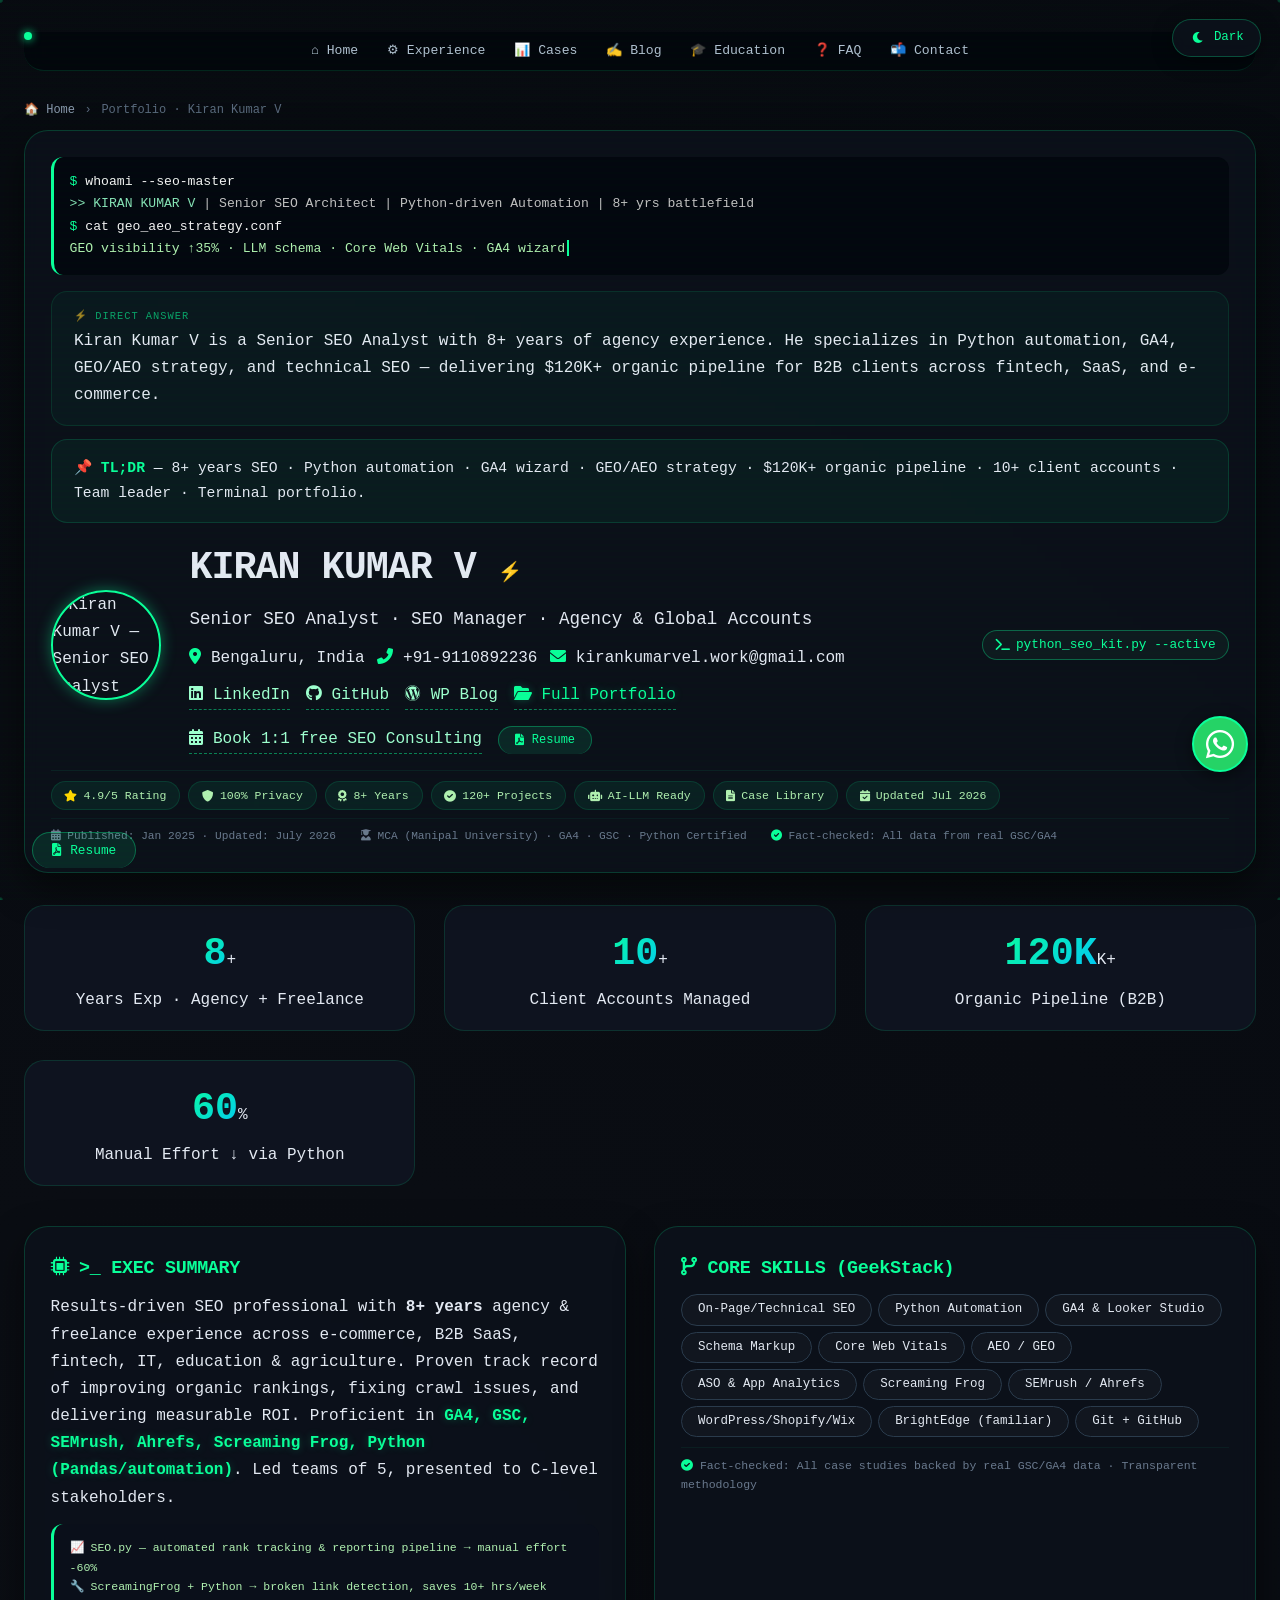
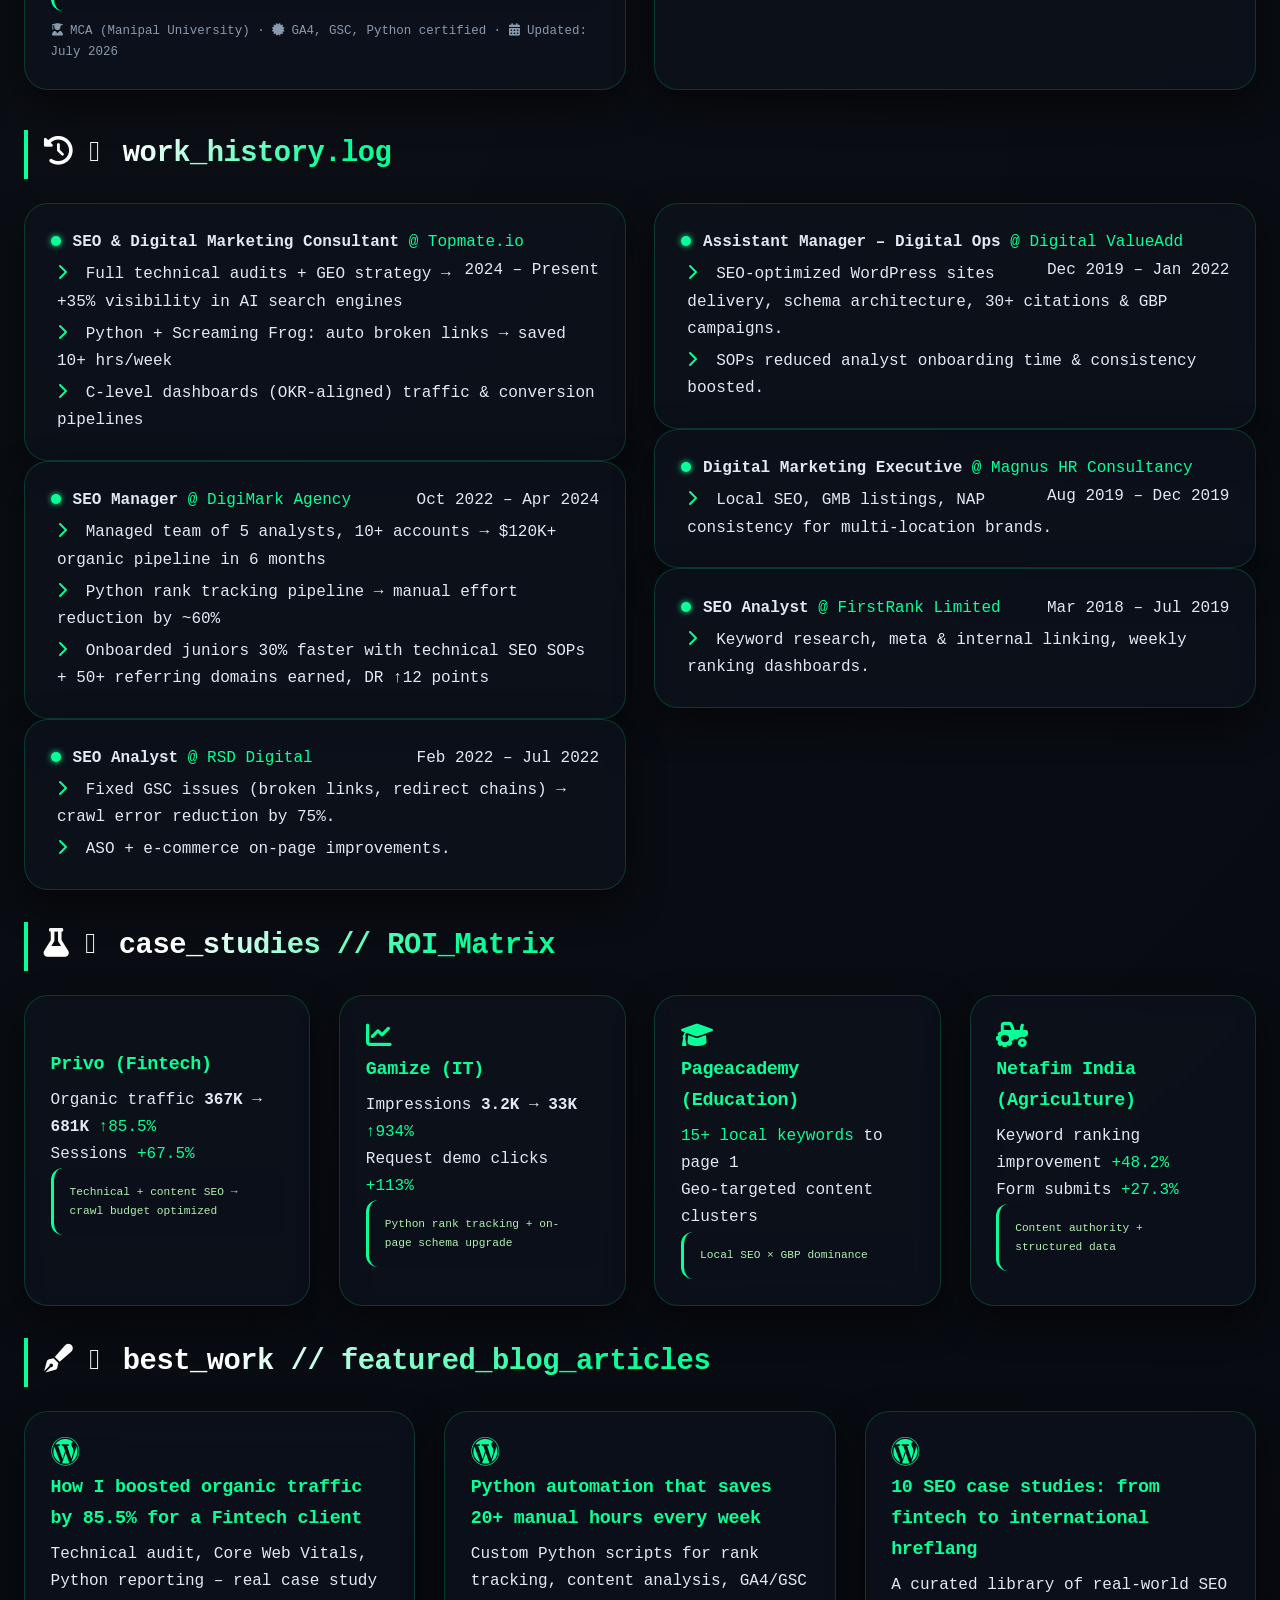
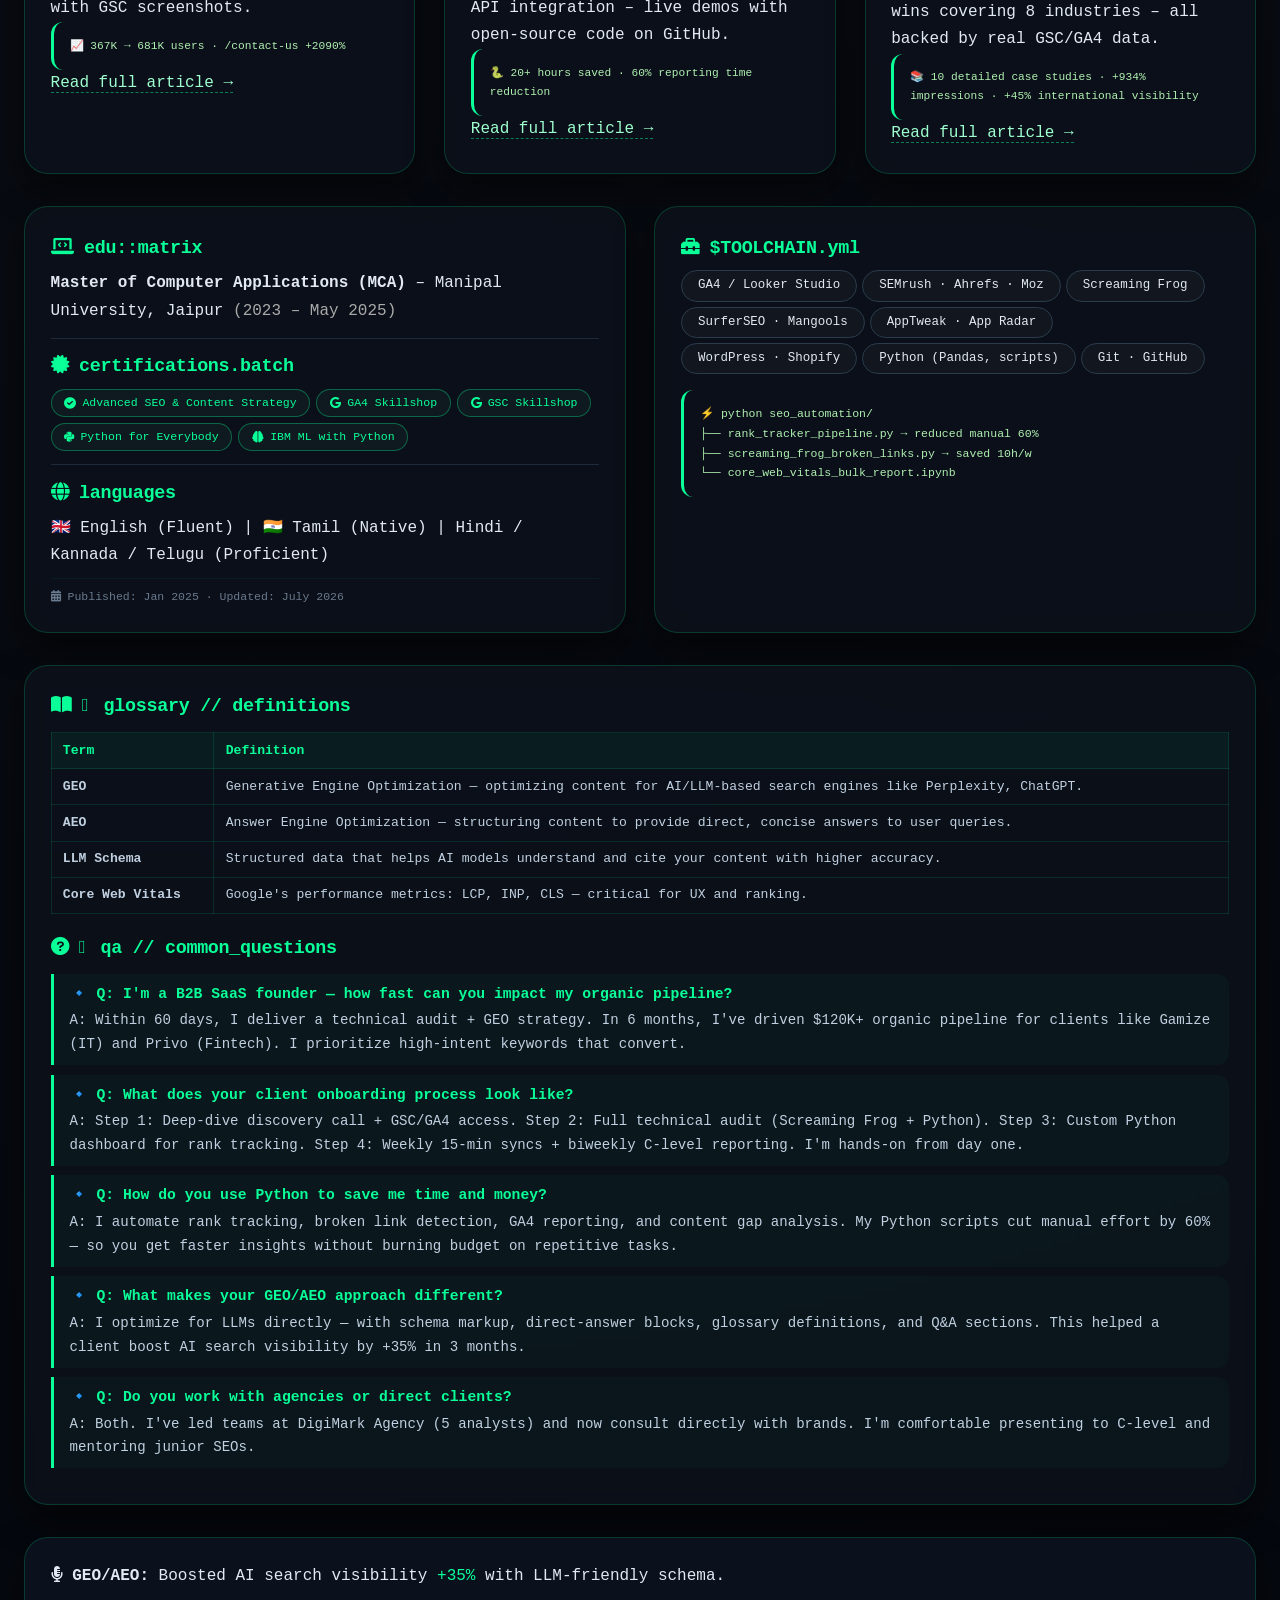
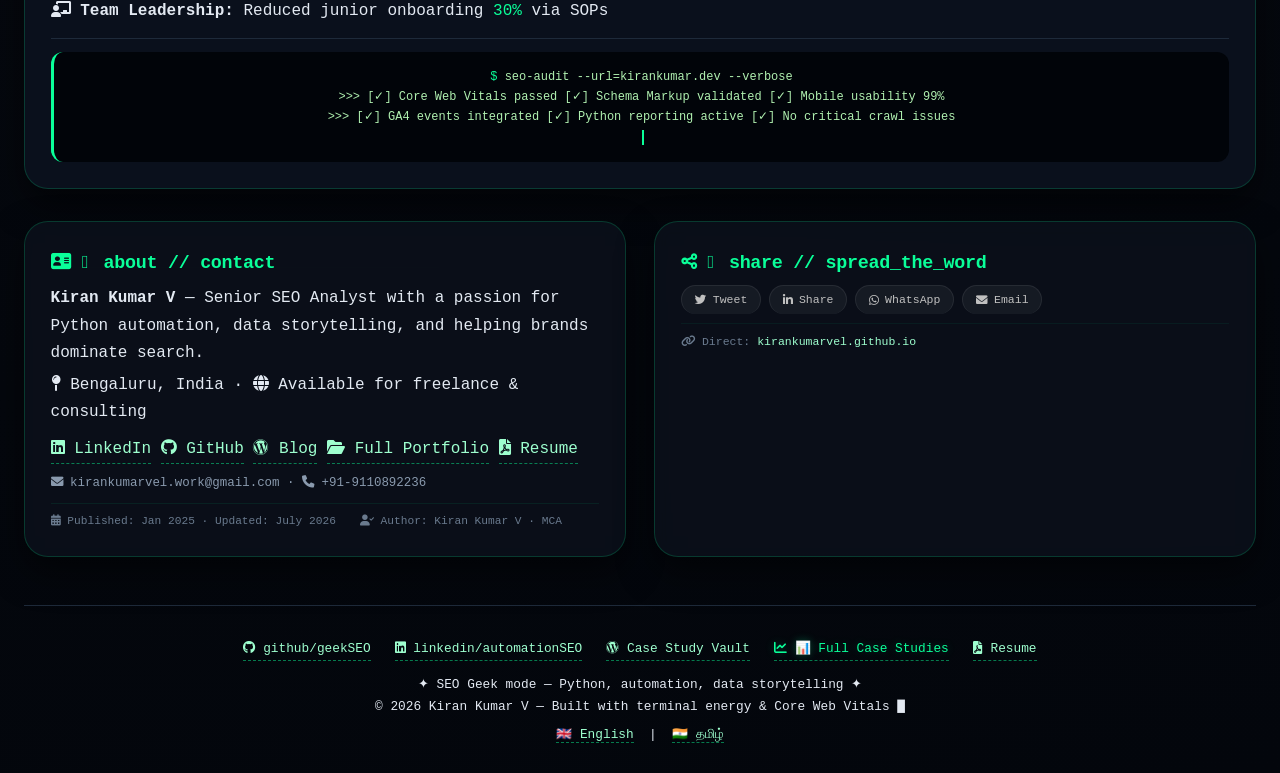
==== commit 555bebec: "Update index.html" ====
--- a/index.html
+++ b/index.html
@@ -5,6 +5,7 @@
     <meta name="viewport" content="width=device-width, initial-scale=1.0, viewport-fit=cover" />
     <meta name="description" content="Senior SEO Analyst with 8+ years agency experience. Python automation, GA4, GEO strategy. Drove $120K+ organic pipeline." />
     <meta name="robots" content="index, follow" />
+    <meta name="bingbot" content="index, follow" />
     <meta name="keywords" content="SEO, Senior SEO Analyst, Python automation, GA4, technical SEO, portfolio, Kiran Kumar V" />
     <meta name="publisher" content="Kiran Kumar V" />
     <meta http-equiv="Content-Language" content="en" />
@@ -25,6 +26,10 @@
     <link rel="stylesheet" href="https://cdnjs.cloudflare.com/ajax/libs/font-awesome/6.0.0-beta3/css/all.min.css" />
     <link rel="canonical" href="https://kirankumarvel.github.io/" />
 
+    <!-- llms.txt and llms-full.txt links for AI assistants (llmstxt.org spec) -->
+    <link rel="llms.txt" href="/llms.txt" type="text/plain" />
+    <link rel="llms-full.txt" href="/llms-full.txt" type="text/plain" />
+    
     <!-- Open Graph -->
     <meta property="og:title" content="Kiran Kumar V · Senior SEO Analyst &amp; Python Automation Expert" />
     <meta property="og:description" content="8+ years agency experience · Python-driven SEO · $120K+ organic pipeline · GEO/AEO strategy" />
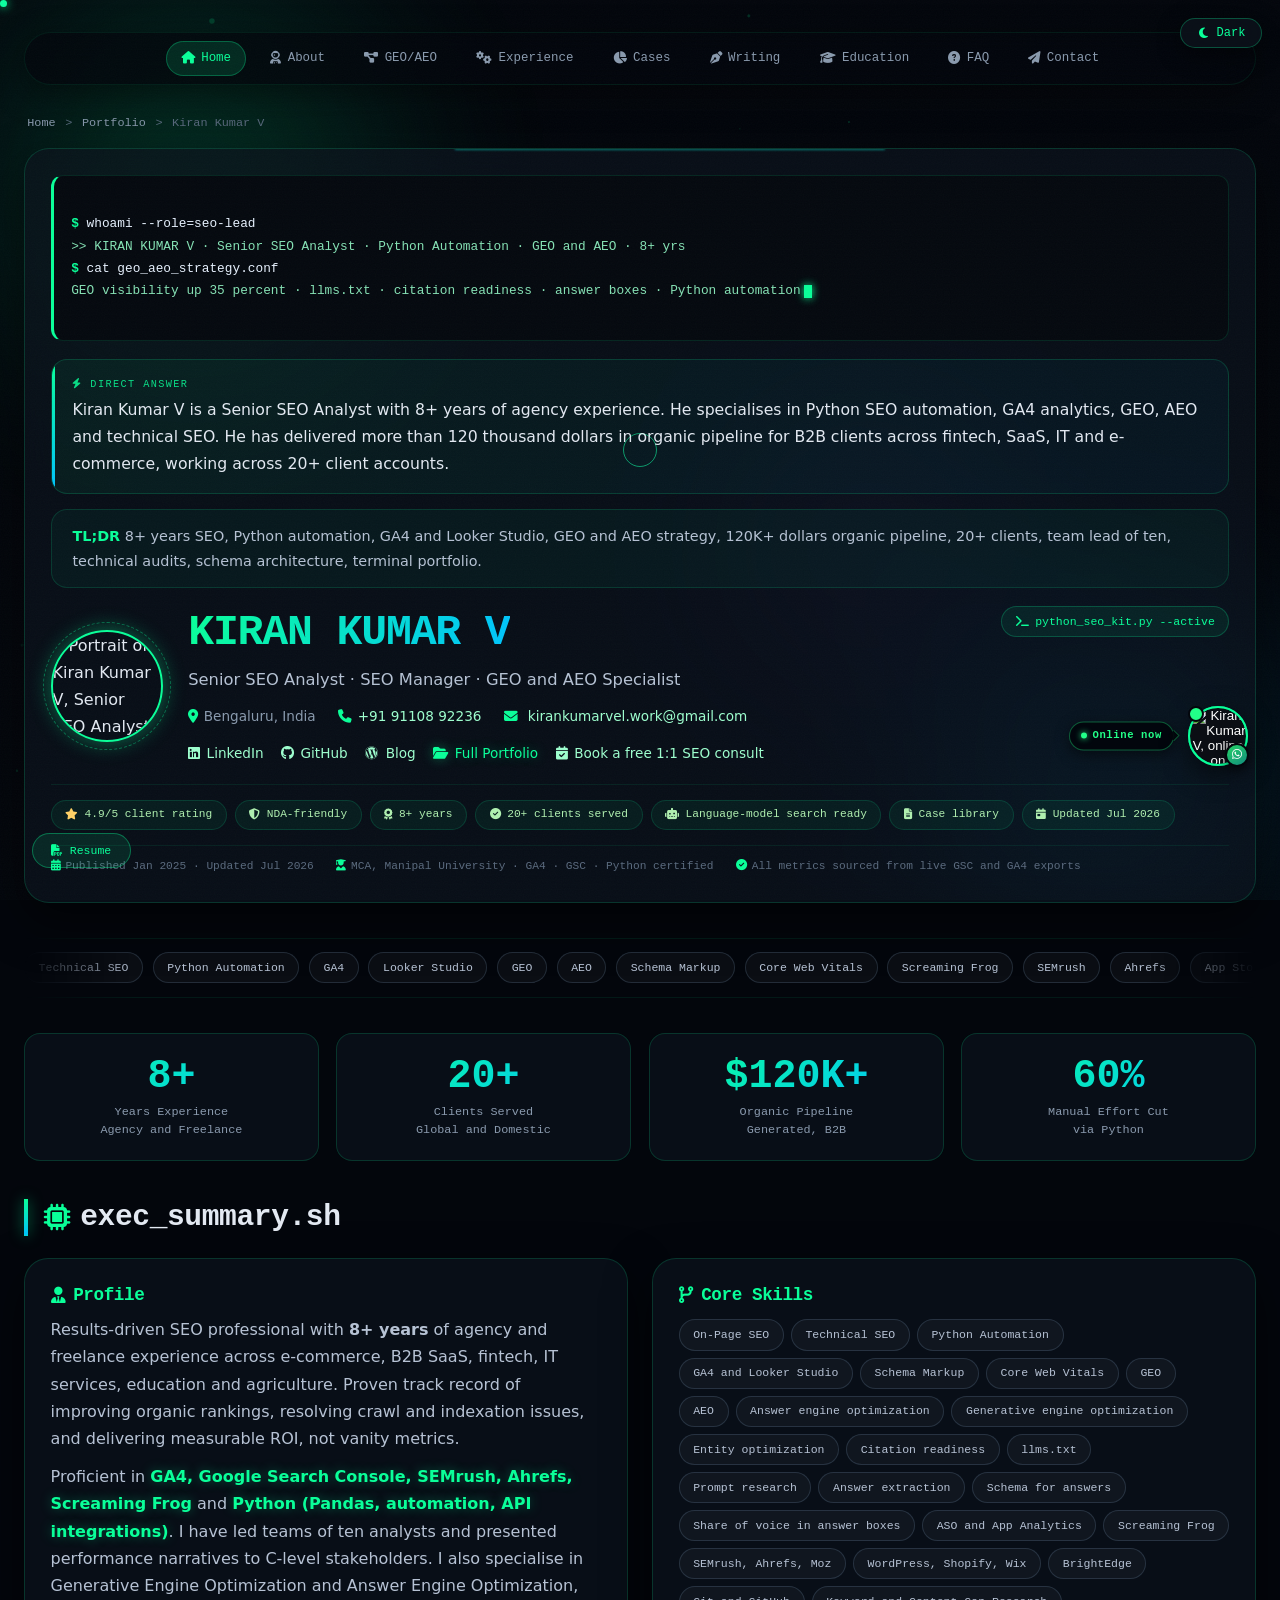
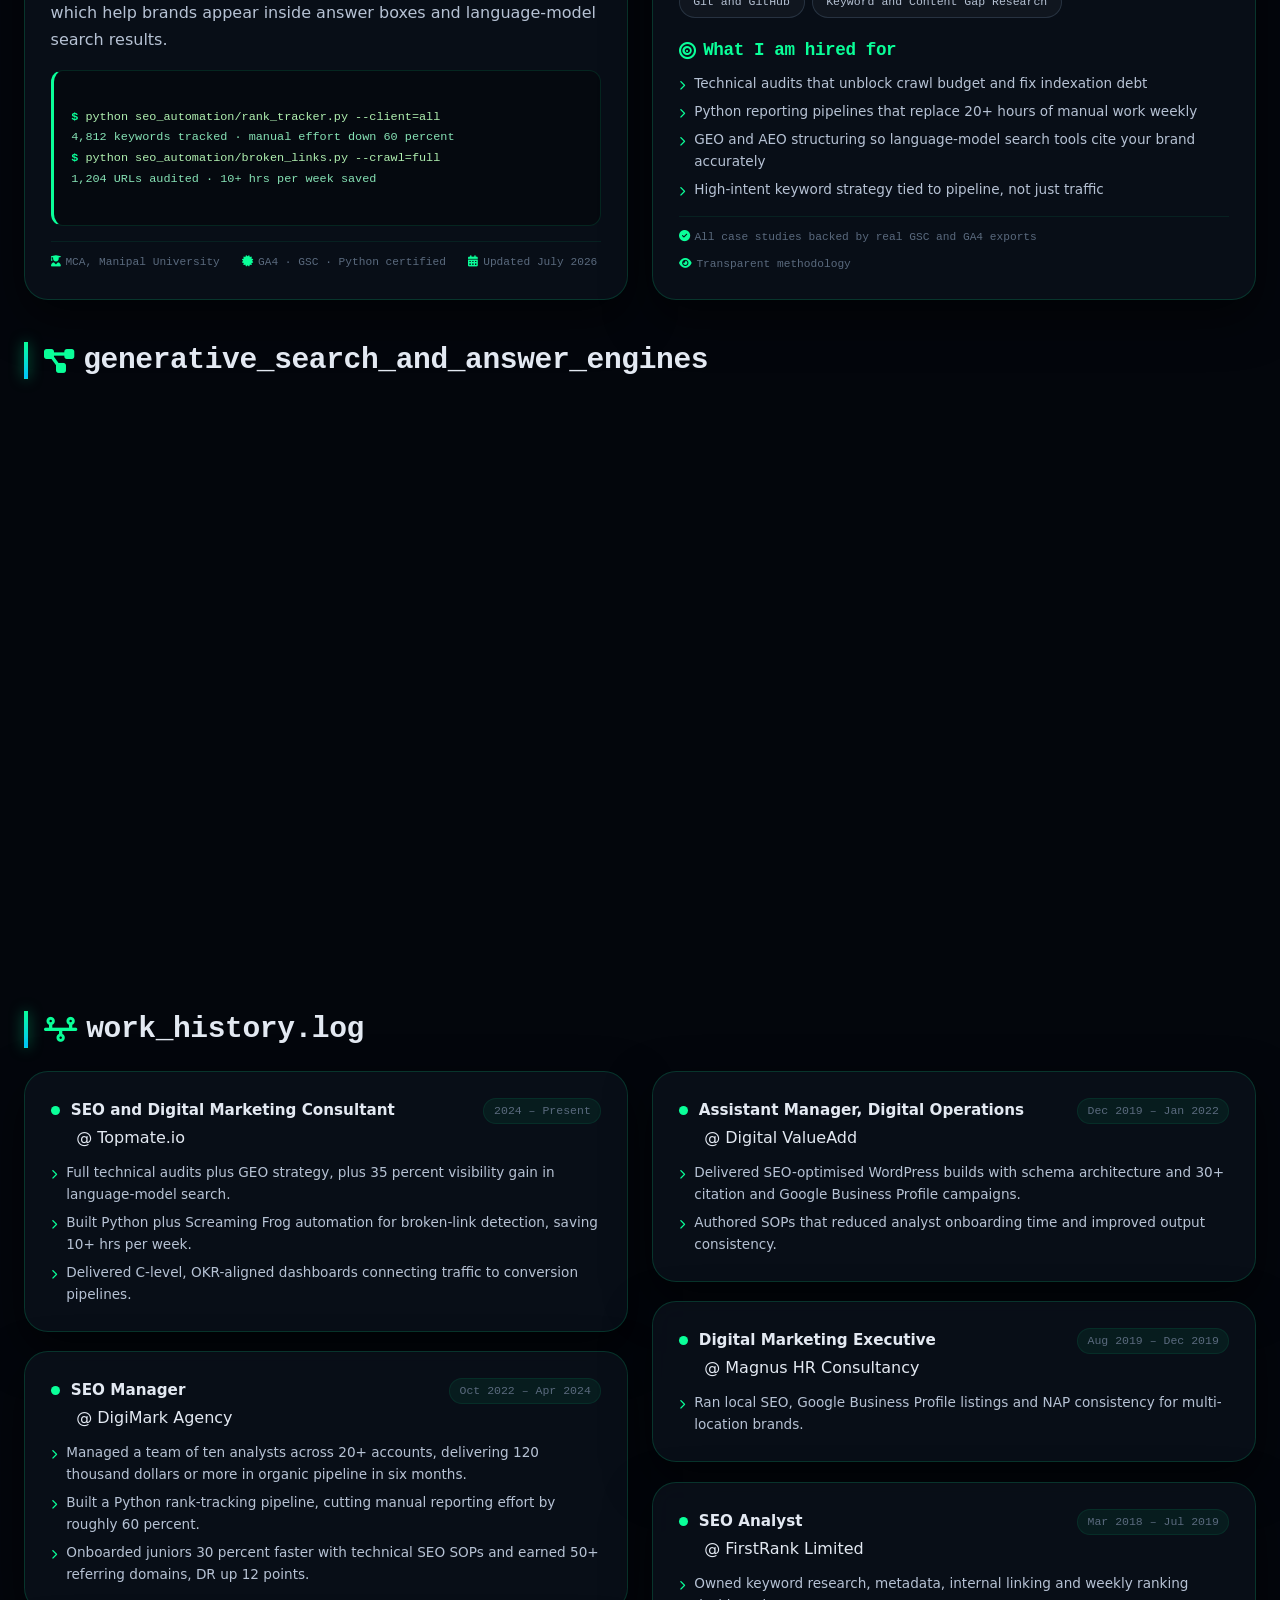
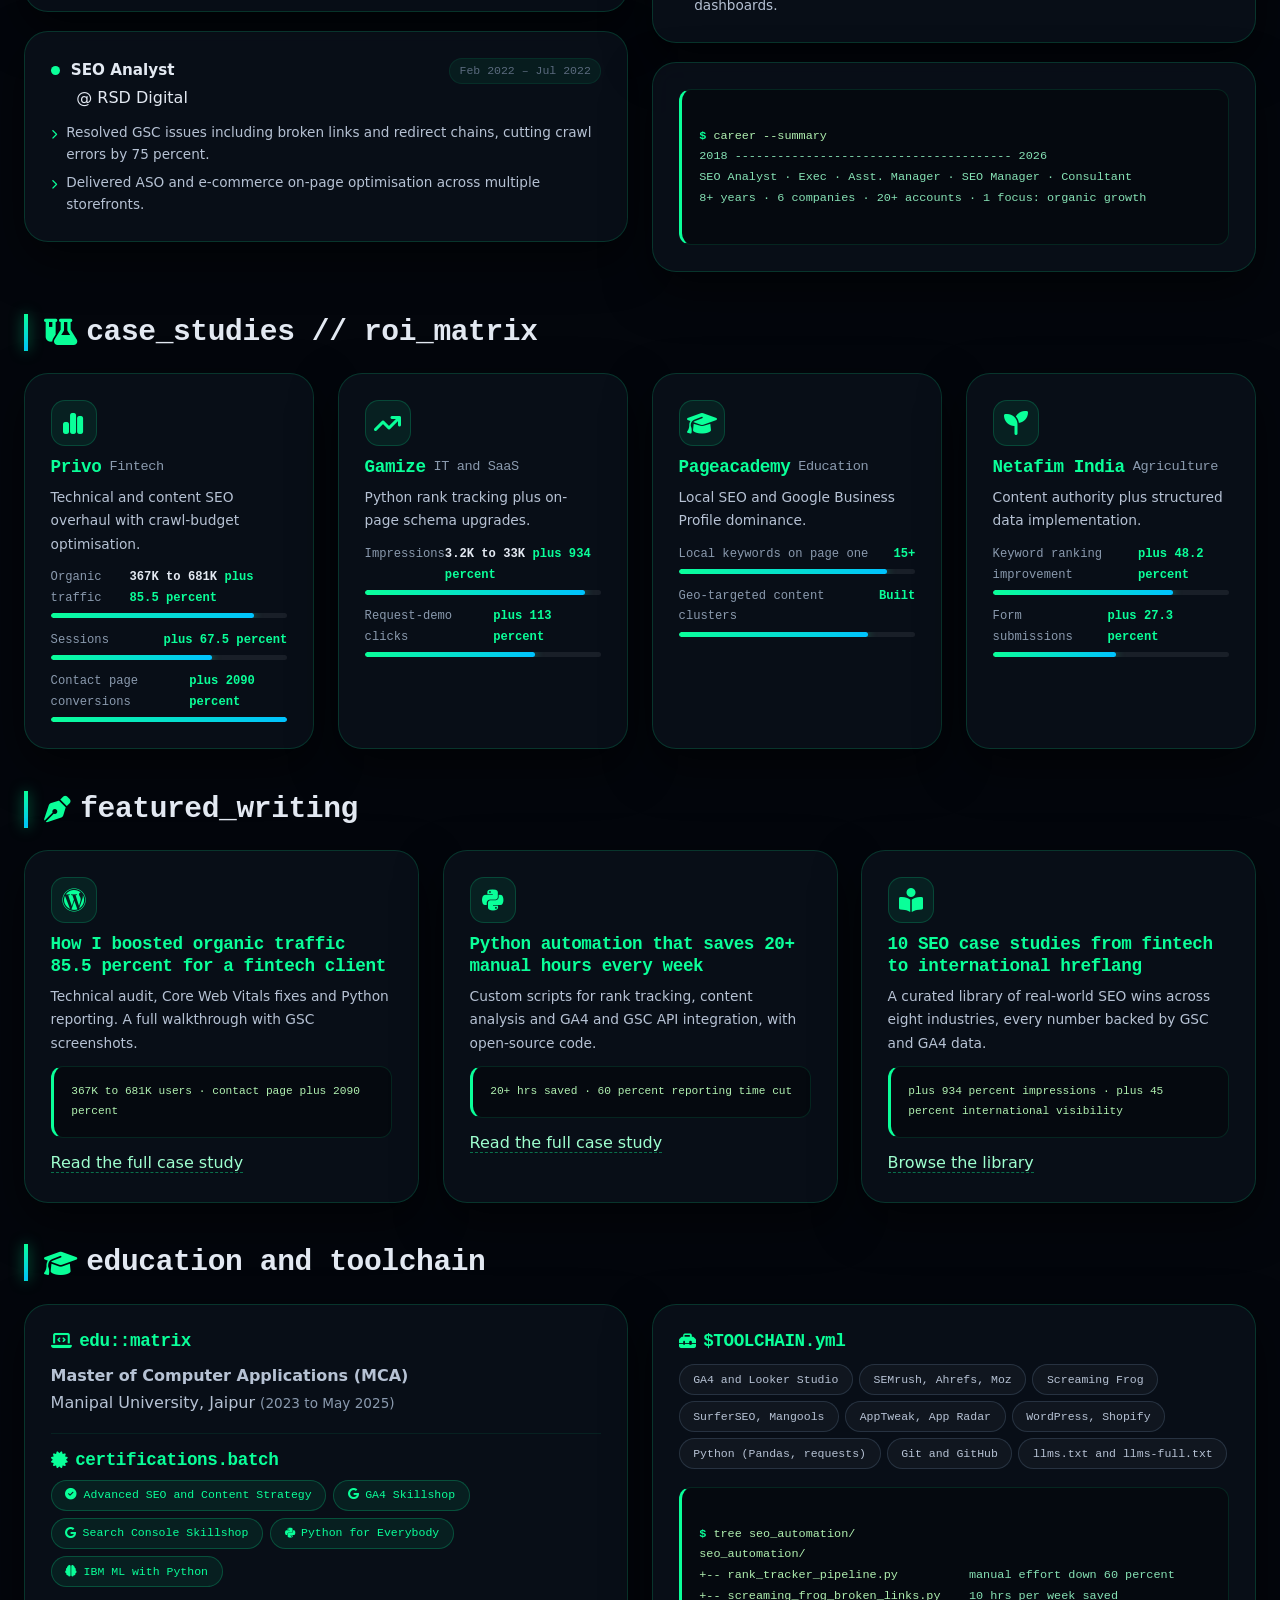
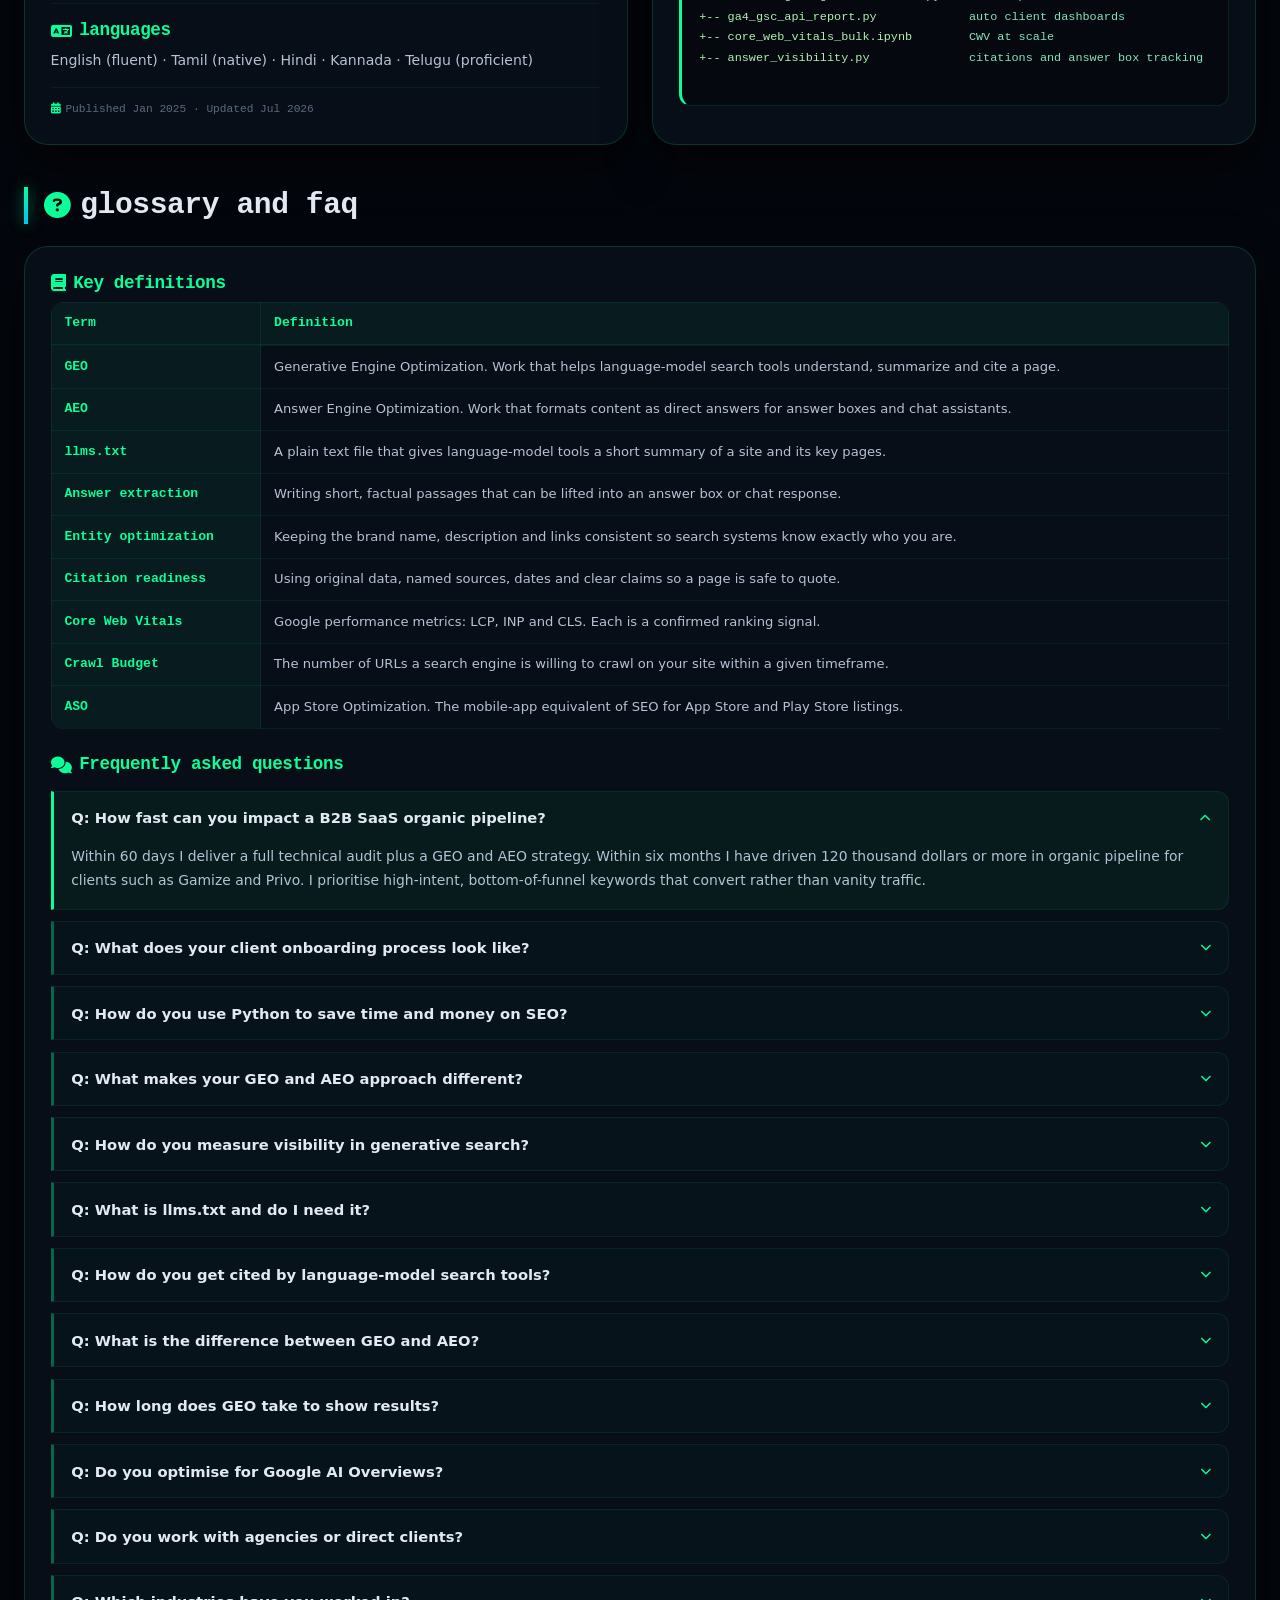
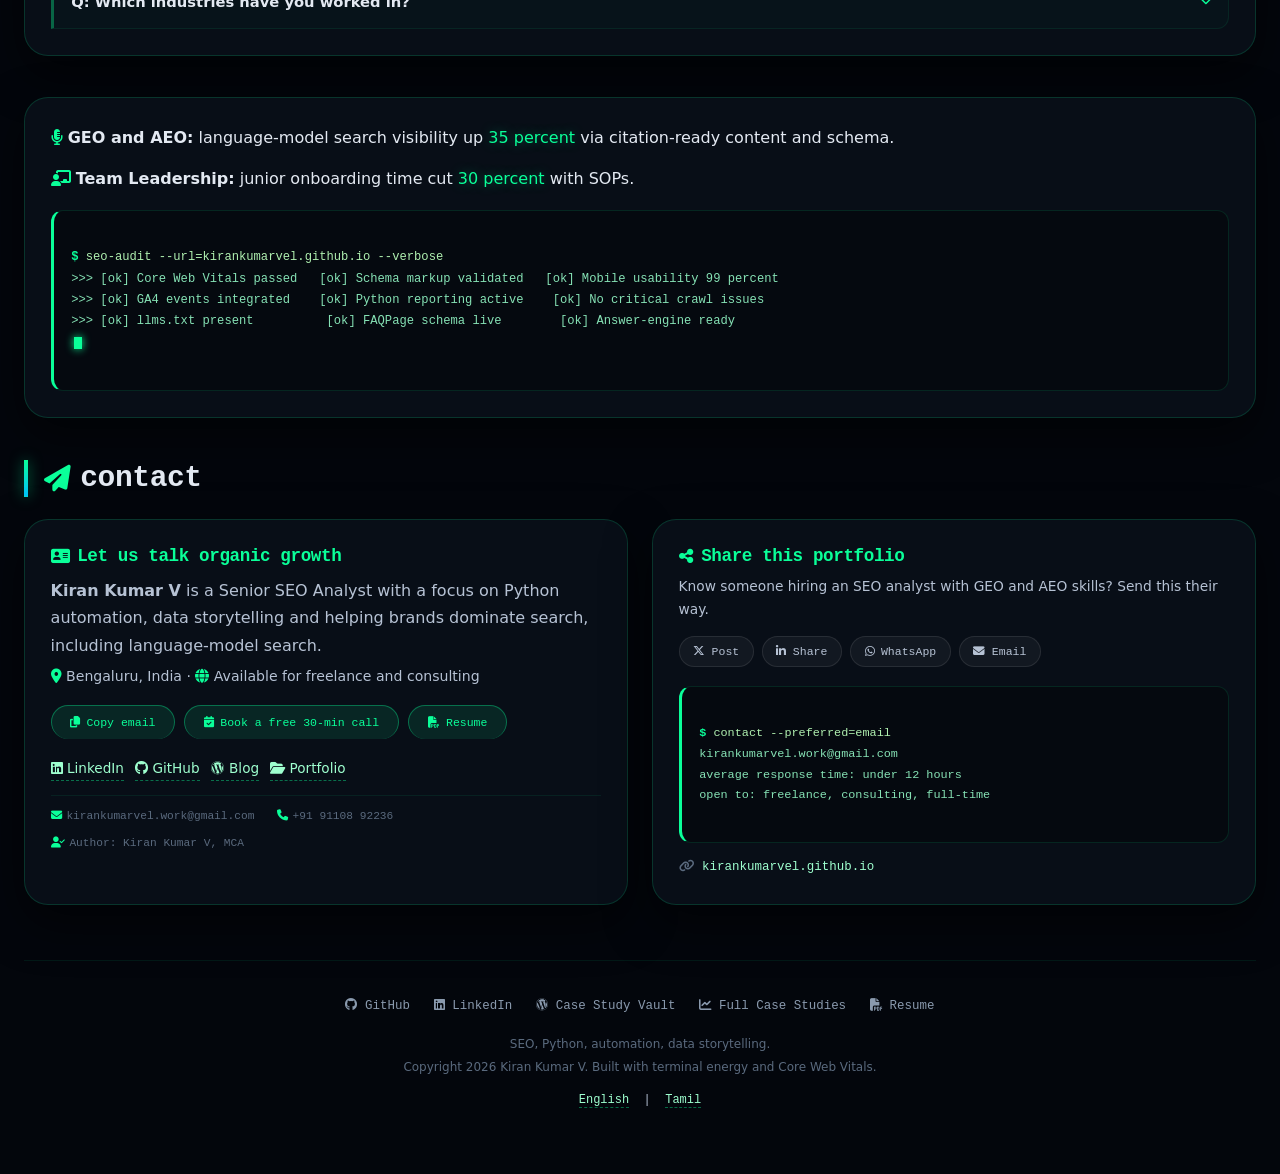
==== commit bf3d76f0: "Updated newer version of  .index.html page [03-10-2026]" ====
--- a/index.html
+++ b/index.html
@@ -1,1844 +1,2705 @@
 <!DOCTYPE html>
 <html lang="en">
 <head>
-    <meta charset="UTF-8" />
-    <meta name="viewport" content="width=device-width, initial-scale=1.0, viewport-fit=cover" />
-    <meta name="description" content="Senior SEO Analyst with 8+ years agency experience. Python automation, GA4, GEO strategy. Drove $120K+ organic pipeline." />
-    <meta name="robots" content="index, follow" />
-    <meta name="bingbot" content="index, follow" />
-    <meta name="keywords" content="SEO, Senior SEO Analyst, Python automation, GA4, technical SEO, portfolio, Kiran Kumar V" />
-    <meta name="publisher" content="Kiran Kumar V" />
-    <meta http-equiv="Content-Language" content="en" />
-
-    <!-- Security & Privacy Headers -->
-    <meta http-equiv="Content-Security-Policy" content="default-src 'self'; script-src 'self' https://cdnjs.cloudflare.com https://www.googletagmanager.com https://www.google-analytics.com 'unsafe-inline'; style-src 'self' https://fonts.googleapis.com https://cdnjs.cloudflare.com 'unsafe-inline'; img-src 'self' https://raw.githubusercontent.com data: blob:; font-src 'self' https://fonts.gstatic.com https://cdnjs.cloudflare.com; connect-src 'self' https://www.google-analytics.com; frame-src 'self' https://www.googletagmanager.com;" />
-    <meta name="referrer" content="strict-origin-when-cross-origin" />
-
-    <title>Kiran Kumar V · Senior SEO Analyst &amp; Python Automation Expert</title>
-
-    <!-- Favicon -->
-    <link rel="icon" href="data:image/svg+xml,%3Csvg xmlns='http://www.w3.org/2000/svg' viewBox='0 0 100 100'%3E%3Crect width='100' height='100' rx='20' fill='%230B0E14'/%3E%3Ctext x='50' y='68' font-size='48' text-anchor='middle' font-family='monospace' fill='%230aff99'%3EK%3C/text%3E%3C/svg%3E" type="image/svg+xml" />
-
-    <!-- Google Fonts + Font Awesome -->
-    <link rel="preconnect" href="https://fonts.googleapis.com" />
-    <link rel="preconnect" href="https://fonts.gstatic.com" crossorigin />
-    <link href="https://fonts.googleapis.com/css2?family=Inter:opsz,wght@14..32,300;14..32,400;14..32,600;14..32,700;14..32,800&family=Fira+Code:wght@400;500;600&display=swap" rel="stylesheet" />
-    <link rel="stylesheet" href="https://cdnjs.cloudflare.com/ajax/libs/font-awesome/6.0.0-beta3/css/all.min.css" />
-    <link rel="canonical" href="https://kirankumarvel.github.io/" />
-
-    <!-- llms.txt and llms-full.txt links for AI assistants (llmstxt.org spec) -->
-    <link rel="llms.txt" href="/llms.txt" type="text/plain" />
-    <link rel="llms-full.txt" href="/llms-full.txt" type="text/plain" />
-    
-    <!-- Open Graph -->
-    <meta property="og:title" content="Kiran Kumar V · Senior SEO Analyst &amp; Python Automation Expert" />
-    <meta property="og:description" content="8+ years agency experience · Python-driven SEO · $120K+ organic pipeline · GEO/AEO strategy" />
-    <meta property="og:url" content="https://kirankumarvel.github.io/" />
-    <meta property="og:type" content="website" />
-    <meta property="og:image" content="https://raw.githubusercontent.com/Kirankumarvel/kirankumarvel.github.io/main/picofme.png" />
-    <meta property="og:site_name" content="Kiran Kumar V · SEO Portfolio" />
-    <meta property="og:locale" content="en_US" />
-
-    <!-- Twitter Card -->
-    <meta name="twitter:card" content="summary_large_image" />
-    <meta name="twitter:title" content="Kiran Kumar V · Senior SEO Analyst &amp; Python Automation Expert" />
-    <meta name="twitter:description" content="8+ years agency experience · Python-driven SEO · $120K+ organic pipeline · GEO/AEO strategy" />
-    <meta name="twitter:image" content="https://raw.githubusercontent.com/Kirankumarvel/kirankumarvel.github.io/main/picofme.png" />
-    <meta name="twitter:site" content="@kirankumarvel" />
-    <meta name="twitter:creator" content="@kirankumarvel" />
-
-    <!-- JSON-LD Structured Data -->
-    <script type="application/ld+json">
+<meta charset="UTF-8" />
+<meta name="viewport" content="width=device-width, initial-scale=1.0, viewport-fit=cover" />
+
+<!-- PRIMARY SEO -->
+<title>Kiran Kumar V - Senior SEO Analyst | GEO, AEO and Python Automation</title>
+<meta name="description" content="Senior SEO Analyst with 8+ years agency experience. Python automation, GA4, technical SEO, GEO and AEO strategy, and language-model search visibility. Drove $120K+ organic pipeline across 20+ client accounts." />
+<meta name="keywords" content="Senior SEO Analyst, Python SEO automation, GA4 consultant, technical SEO expert, GEO specialist, AEO specialist, answer engine optimization, generative engine optimization, language model search visibility, Kiran Kumar V" />
+<meta name="author" content="Kiran Kumar V" />
+<meta name="publisher" content="Kiran Kumar V" />
+<meta name="robots" content="index, follow, max-snippet:-1, max-image-preview:large, max-video-preview:-1" />
+<meta name="bingbot" content="index, follow" />
+<meta name="googlebot" content="index, follow" />
+<meta http-equiv="Content-Language" content="en" />
+<meta name="theme-color" content="#03060C" media="(prefers-color-scheme: dark)" />
+<meta name="theme-color" content="#f0f4fa" media="(prefers-color-scheme: light)" />
+<meta name="format-detection" content="telephone=yes" />
+<meta name="geo.region" content="IN-KA" />
+<meta name="geo.placename" content="Bengaluru" />
+
+<!-- SECURITY AND PRIVACY -->
+<meta http-equiv="Content-Security-Policy" content="default-src 'self'; script-src 'self' https://cdnjs.cloudflare.com https://www.googletagmanager.com https://www.google-analytics.com 'unsafe-inline'; style-src 'self' https://fonts.googleapis.com https://cdnjs.cloudflare.com 'unsafe-inline'; img-src 'self' https://raw.githubusercontent.com data: blob:; font-src 'self' https://fonts.gstatic.com https://cdnjs.cloudflare.com; connect-src 'self' https://www.google-analytics.com https://www.googletagmanager.com; frame-src 'self' https://www.googletagmanager.com;" />
+<meta name="referrer" content="strict-origin-when-cross-origin" />
+
+<!-- CANONICAL AND LANGUAGE -->
+<link rel="canonical" href="https://kirankumarvel.github.io/" />
+<link rel="alternate" hreflang="en" href="https://kirankumarvel.github.io/" />
+<link rel="alternate" hreflang="ta" href="https://kirankumarvel.github.io/ta/" />
+<link rel="alternate" hreflang="x-default" href="https://kirankumarvel.github.io/" />
+
+<!-- LLM DISCOVERY -->
+<link rel="alternate" type="text/plain" href="/llms.txt" title="LLM summary" />
+<link rel="alternate" type="text/plain" href="/llms-full.txt" title="LLM full context" />
+
+<!-- ICONS -->
+<link rel="icon" href="data:image/svg+xml,%3Csvg xmlns='http://www.w3.org/2000/svg' viewBox='0 0 100 100'%3E%3Crect width='100' height='100' rx='22' fill='%230B0E14'/%3E%3Ctext x='50' y='70' font-size='52' text-anchor='middle' font-family='monospace' font-weight='bold' fill='%230aff99'%3EK%3C/text%3E%3C/svg%3E" type="image/svg+xml" />
+<link rel="apple-touch-icon" href="https://raw.githubusercontent.com/Kirankumarvel/kirankumarvel.github.io/main/picofme.png" />
+
+<!-- PERFORMANCE HINTS -->
+<link rel="preconnect" href="https://fonts.googleapis.com" />
+<link rel="preconnect" href="https://fonts.gstatic.com" crossorigin />
+<link rel="preconnect" href="https://cdnjs.cloudflare.com" crossorigin />
+<link rel="preload" as="image" href="https://raw.githubusercontent.com/Kirankumarvel/kirankumarvel.github.io/main/picofme.png" />
+
+<!-- FONTS AND ICONS -->
+<link href="https://fonts.googleapis.com/css2?family=Inter:opsz,wght@14..32,300;14..32,400;14..32,500;14..32,600;14..32,700;14..32,800;14..32,900&family=Fira+Code:wght@400;500;600;700&display=swap" rel="stylesheet" />
+<link rel="stylesheet" href="https://cdnjs.cloudflare.com/ajax/libs/font-awesome/6.5.2/css/all.min.css" />
+
+<!-- OPEN GRAPH -->
+<meta property="og:type" content="profile" />
+<meta property="og:title" content="Kiran Kumar V - Senior SEO Analyst | GEO, AEO and Python Automation" />
+<meta property="og:description" content="8+ years agency SEO, Python automation, GA4, GEO and AEO strategy, language-model search visibility. $120K+ organic pipeline across 20+ clients." />
+<meta property="og:url" content="https://kirankumarvel.github.io/" />
+<meta property="og:image" content="https://raw.githubusercontent.com/Kirankumarvel/kirankumarvel.github.io/main/picofme.png" />
+<meta property="og:image:width" content="1200" />
+<meta property="og:image:height" content="630" />
+<meta property="og:image:alt" content="Kiran Kumar V - Senior SEO Analyst" />
+<meta property="og:site_name" content="Kiran Kumar V - SEO Portfolio" />
+<meta property="og:locale" content="en_US" />
+<meta property="profile:first_name" content="Kiran" />
+<meta property="profile:last_name" content="Kumar V" />
+
+<!-- TWITTER -->
+<meta name="twitter:card" content="summary_large_image" />
+<meta name="twitter:title" content="Kiran Kumar V - Senior SEO Analyst | GEO, AEO and Python Automation" />
+<meta name="twitter:description" content="8+ years agency SEO, Python automation, GA4, GEO and AEO strategy, $120K+ organic pipeline across 20+ clients." />
+<meta name="twitter:image" content="https://raw.githubusercontent.com/Kirankumarvel/kirankumarvel.github.io/main/picofme.png" />
+<meta name="twitter:image:alt" content="Kiran Kumar V - Senior SEO Analyst" />
+<meta name="twitter:site" content="@kirankumarvel" />
+<meta name="twitter:creator" content="@kirankumarvel" />
+
+<!-- STRUCTURED DATA -->
+<script type="application/ld+json">
+{
+  "@context": "https://schema.org",
+  "@graph": [
+    {
+      "@type": "Person",
+      "@id": "https://kirankumarvel.github.io/#person",
+      "name": "Kiran Kumar V",
+      "givenName": "Kiran",
+      "familyName": "Kumar V",
+      "jobTitle": "Senior SEO Analyst",
+      "description": "Senior SEO Analyst with 8+ years of agency experience in Python SEO automation, GA4 analytics, technical SEO, Generative Engine Optimization and Answer Engine Optimization.",
+      "url": "https://kirankumarvel.github.io/",
+      "image": {
+        "@type": "ImageObject",
+        "url": "https://raw.githubusercontent.com/Kirankumarvel/kirankumarvel.github.io/main/picofme.png",
+        "width": 110,
+        "height": 110
+      },
+      "email": "mailto:kirankumarvel.work@gmail.com",
+      "telephone": "+91-9110892236",
+      "address": {
+        "@type": "PostalAddress",
+        "addressLocality": "Bengaluru",
+        "addressRegion": "Karnataka",
+        "addressCountry": "IN"
+      },
+      "sameAs": [
+        "https://linkedin.com/in/kirankumarvel",
+        "https://github.com/Kirankumarvel",
+        "https://kirankumarvel.wordpress.com",
+        "https://twitter.com/kirankumarvel"
+      ],
+      "worksFor": { "@type": "Organization", "name": "Topmate.io" },
+      "alumniOf": {
+        "@type": "CollegeOrUniversity",
+        "name": "Manipal University, Jaipur"
+      },
+      "knowsAbout": [
+        "Search Engine Optimization",
+        "Python Automation",
+        "Google Analytics 4",
+        "Technical SEO",
+        "Generative Engine Optimization",
+        "Answer Engine Optimization",
+        "Language model search visibility",
+        "Answer box optimization",
+        "Entity optimization",
+        "Citation readiness",
+        "llms.txt",
+        "Schema markup for answers",
+        "Prompt research",
+        "Answer extraction",
+        "Share of voice measurement",
+        "Core Web Vitals",
+        "App Store Optimization"
+      ],
+      "knowsLanguage": [
+        { "@type": "Language", "name": "English" },
+        { "@type": "Language", "name": "Tamil" },
+        { "@type": "Language", "name": "Hindi" },
+        { "@type": "Language", "name": "Kannada" },
+        { "@type": "Language", "name": "Telugu" }
+      ],
+      "hasCredential": [
+        { "@type": "EducationalOccupationalCredential", "name": "Advanced SEO and Content Strategy" },
+        { "@type": "EducationalOccupationalCredential", "name": "Google Analytics 4 Certification" },
+        { "@type": "EducationalOccupationalCredential", "name": "Google Search Console Certification" },
+        { "@type": "EducationalOccupationalCredential", "name": "Python for Everybody" },
+        { "@type": "EducationalOccupationalCredential", "name": "IBM Machine Learning with Python" }
+      ]
+    },
+    {
+      "@type": "WebSite",
+      "@id": "https://kirankumarvel.github.io/#website",
+      "url": "https://kirankumarvel.github.io/",
+      "name": "Kiran Kumar V - SEO Portfolio",
+      "description": "Portfolio of Kiran Kumar V, Senior SEO Analyst specialising in Python automation, GA4, GEO and AEO strategy.",
+      "publisher": { "@id": "https://kirankumarvel.github.io/#person" },
+      "inLanguage": "en",
+      "copyrightYear": "2026"
+    },
+    {
+      "@type": "ProfilePage",
+      "@id": "https://kirankumarvel.github.io/#webpage",
+      "url": "https://kirankumarvel.github.io/",
+      "name": "Kiran Kumar V - Senior SEO Analyst | GEO, AEO and Python Automation",
+      "isPartOf": { "@id": "https://kirankumarvel.github.io/#website" },
+      "about": { "@id": "https://kirankumarvel.github.io/#person" },
+      "mainEntity": { "@id": "https://kirankumarvel.github.io/#person" },
+      "datePublished": "2025-01-15",
+      "dateModified": "2026-07-13",
+      "inLanguage": "en",
+      "breadcrumb": { "@id": "https://kirankumarvel.github.io/#breadcrumb" }
+    },
+    {
+      "@type": "BreadcrumbList",
+      "@id": "https://kirankumarvel.github.io/#breadcrumb",
+      "itemListElement": [
+        { "@type": "ListItem", "position": 1, "name": "Home", "item": "https://kirankumarvel.github.io/" },
+        { "@type": "ListItem", "position": 2, "name": "Portfolio", "item": "https://kirankumarvel.github.io/#hero" },
+        { "@type": "ListItem", "position": 3, "name": "GEO and AEO Specialisms", "item": "https://kirankumarvel.github.io/#specialisms" },
+        { "@type": "ListItem", "position": 4, "name": "Case Studies", "item": "https://kirankumarvel.github.io/#case-studies" }
+      ]
+    },
+    {
+      "@type": "ItemList",
+      "@id": "https://kirankumarvel.github.io/#casestudies",
+      "name": "SEO Case Studies",
+      "itemListElement": [
+        { "@type": "ListItem", "position": 1, "name": "Privo, Fintech, Organic traffic plus 85.5 percent from 367K to 681K" },
+        { "@type": "ListItem", "position": 2, "name": "Gamize, IT, Impressions plus 934 percent from 3.2K to 33K" },
+        { "@type": "ListItem", "position": 3, "name": "Pageacademy, Education, 15 plus local keywords on page one" },
+        { "@type": "ListItem", "position": 4, "name": "Netafim India, Agriculture, Keyword rankings plus 48.2 percent" }
+      ]
+    },
+    {
+      "@type": "FAQPage",
+      "@id": "https://kirankumarvel.github.io/#faq",
+      "mainEntity": [
         {
-            "@context": "https://schema.org",
-            "@type": "Person",
-            "name": "Kiran Kumar V",
-            "jobTitle": "Senior SEO Analyst",
-            "url": "https://kirankumarvel.github.io/",
-            "email": "kirankumarvel.work@gmail.com",
-            "telephone": "+91-9110892236",
-            "address": {
-                "@type": "PostalAddress",
-                "addressLocality": "Bengaluru",
-                "addressCountry": "India"
-            },
-            "sameAs": [
-                "https://linkedin.com/in/kirankumarvel",
-                "https://github.com/Kirankumarvel",
-                "https://kirankumarvel.wordpress.com",
-                "https://twitter.com/kirankumarvel"
-            ],
-            "worksFor": {
-                "@type": "Organization",
-                "name": "Topmate.io"
-            },
-            "description": "Senior SEO Analyst with 8+ years agency experience. Python automation, GA4, GEO strategy.",
-            "alumniOf": {
-                "@type": "CollegeOrUniversity",
-                "name": "Manipal University, Jaipur"
-            },
-            "knowsAbout": ["Search Engine Optimization", "Python Automation", "Google Analytics 4", "Technical SEO", "Generative Engine Optimization"]
+          "@type": "Question",
+          "name": "How fast can you impact a B2B SaaS organic pipeline?",
+          "acceptedAnswer": {
+            "@type": "Answer",
+            "text": "Within 60 days I deliver a full technical audit plus a GEO and AEO strategy. Within 6 months I have driven 120 thousand dollars or more in organic pipeline for clients such as Gamize and Privo. I prioritise high-intent, bottom-of-funnel keywords that convert rather than vanity traffic."
+          }
+        },
+        {
+          "@type": "Question",
+          "name": "What does your client onboarding process look like?",
+          "acceptedAnswer": {
+            "@type": "Answer",
+            "text": "Step 1: deep-dive discovery call with GSC and GA4 access. Step 2: full technical audit using Screaming Frog plus custom Python crawlers. Step 3: a bespoke Python rank-tracking dashboard. Step 4: weekly 15-minute syncs and bi-weekly C-level reporting. I am hands-on from day one."
+          }
+        },
+        {
+          "@type": "Question",
+          "name": "How do you use Python to save time and money on SEO?",
+          "acceptedAnswer": {
+            "@type": "Answer",
+            "text": "I automate rank tracking, broken-link detection, GA4 reporting and content-gap analysis with Python. My scripts cut manual SEO effort by roughly 60 percent, which means faster insights and less budget spent on repetitive manual tasks."
+          }
+        },
+        {
+          "@type": "Question",
+          "name": "What makes your GEO and AEO approach different?",
+          "acceptedAnswer": {
+            "@type": "Answer",
+            "text": "I optimise directly for large language models using schema markup, direct-answer blocks, glossary definitions and structured Q and A sections. This approach increased one client's answer visibility by 35 percent in three months."
+          }
+        },
+        {
+          "@type": "Question",
+          "name": "How do you measure visibility in generative search?",
+          "acceptedAnswer": {
+            "@type": "Answer",
+            "text": "I track a fixed set of prompts per topic, then record whether the brand is cited, linked or summarised. I also measure answer box presence, citation frequency, referral traffic and assisted conversions from language-model search results."
+          }
+        },
+        {
+          "@type": "Question",
+          "name": "What is llms.txt and do I need it?",
+          "acceptedAnswer": {
+            "@type": "Answer",
+            "text": "llms.txt is a plain text file that gives language-model tools a short summary of your site and its most important pages. It helps them understand your brand faster. It is useful for any site that wants accurate citations and summaries."
+          }
+        },
+        {
+          "@type": "Question",
+          "name": "How do you get cited by language-model search tools?",
+          "acceptedAnswer": {
+            "@type": "Answer",
+            "text": "I use original data, named sources, clear dates, author details, short answer passages, question-led headings and schema markup. I also keep brand name, description and links consistent across the site and external profiles."
+          }
+        },
+        {
+          "@type": "Question",
+          "name": "What is the difference between GEO and AEO?",
+          "acceptedAnswer": {
+            "@type": "Answer",
+            "text": "GEO focuses on how language-model search tools understand, summarise and cite a page. AEO focuses on formatting direct answers for answer boxes, chat assistants and instant answer surfaces. They overlap, but GEO is broader and AEO is more about answer formatting."
+          }
+        },
+        {
+          "@type": "Question",
+          "name": "How long does GEO take to show results?",
+          "acceptedAnswer": {
+            "@type": "Answer",
+            "text": "Technical and schema fixes can appear in weeks. Citation and answer box gains usually take two to four months, depending on competition, content depth and how often language-model tools refresh their sources."
+          }
+        },
+        {
+          "@type": "Question",
+          "name": "Do you optimise for Google AI Overviews?",
+          "acceptedAnswer": {
+            "@type": "Answer",
+            "text": "Yes. AI Overviews use similar signals to answer boxes and language-model search. I focus on passage-level clarity, entity consistency, schema and citation-worthy content that can be lifted into an overview."
+          }
+        },
+        {
+          "@type": "Question",
+          "name": "Do you work with agencies or direct clients?",
+          "acceptedAnswer": {
+            "@type": "Answer",
+            "text": "Both. I have led a team of ten analysts at DigiMark Agency and now consult directly with brands. I am comfortable presenting to C-level stakeholders and mentoring junior SEOs."
+          }
+        },
+        {
+          "@type": "Question",
+          "name": "Which industries have you worked in?",
+          "acceptedAnswer": {
+            "@type": "Answer",
+            "text": "E-commerce, B2B SaaS, fintech, IT services, education and agriculture. Work covers technical SEO, local SEO, international SEO with hreflang and app store optimisation."
+          }
         }
-    </script>
-
-    <!-- Article Schema -->
-    <script type="application/ld+json">
-        {
-            "@context": "https://schema.org",
-            "@type": "Article",
-            "headline": "Kiran Kumar V — Senior SEO Analyst & Python Automation Expert",
-            "description": "8+ years agency experience · Python-driven SEO · $120K+ organic pipeline · GEO/AEO strategy",
-            "author": {
-                "@type": "Person",
-                "name": "Kiran Kumar V",
-                "url": "https://kirankumarvel.github.io/"
-            },
-            "publisher": {
-                "@type": "Person",
-                "name": "Kiran Kumar V"
-            },
-            "datePublished": "2025-01-15",
-            "dateModified": "2026-07-13",
-            "image": "https://raw.githubusercontent.com/Kirankumarvel/kirankumarvel.github.io/main/picofme.png",
-            "mainEntityOfPage": {
-                "@type": "WebPage",
-                "@id": "https://kirankumarvel.github.io/"
-            }
+      ]
+    }
+  ]
+}
+</script>
+
+<!-- GOOGLE ANALYTICS -->
+<script async src="https://www.googletagmanager.com/gtag/js?id=G-98NNEW3824"></script>
+<script>
+  window.dataLayer = window.dataLayer || [];
+  function gtag(){dataLayer.push(arguments);}
+  gtag('js', new Date());
+  gtag('config', 'G-98NNEW3824', { anonymize_ip: true });
+</script>
+<!-- GOOGLE TAG MANAGER -->
+<script>
+(function(w,d,s,l,i){w[l]=w[l]||[];w[l].push({'gtm.start':new Date().getTime(),event:'gtm.js'});
+var f=d.getElementsByTagName(s)[0],j=d.createElement(s),dl=l!='dataLayer'?'&l='+l:'';
+j.async=true;j.src='https://www.googletagmanager.com/gtm.js?id='+i+dl;f.parentNode.insertBefore(j,f);
+})(window,document,'script','dataLayer','GTM-PWQT5Q7J');
+</script>
+
+<style>
+/* 01 DESIGN TOKENS */
+:root{
+  --bg-0:#03060C;
+  --bg-1:#0B0E14;
+  --surface:rgba(12,18,28,.72);
+  --surface-2:rgba(10,15,24,.9);
+  --line:rgba(10,255,153,.16);
+  --line-soft:rgba(10,255,153,.08);
+  --accent:#0aff99;
+  --accent-2:#00C2FF;
+  --accent-3:#a06bff;
+  --gold:#ffd166;
+  --text:#E3E9F2;
+  --text-dim:#b6c2d4;
+  --muted:#8a9aae;
+  --muted-2:#5a6a7e;
+  --radius-lg:24px;
+  --radius-md:16px;
+  --radius-sm:12px;
+  --shadow:0 18px 46px rgba(0,0,0,.55);
+  --glow:0 0 26px rgba(10,255,153,.22);
+  --ease:cubic-bezier(.22,.75,.25,1);
+  --ease-out:cubic-bezier(.16,1,.3,1);
+}
+body.light-mode{
+  --bg-0:#f2f5fa;
+  --bg-1:#dce3ec;
+  --surface:rgba(255,255,255,.80);
+  --surface-2:rgba(255,255,255,.94);
+  --line:rgba(10,140,105,.22);
+  --line-soft:rgba(10,140,105,.12);
+  --accent:#0a8a63;
+  --accent-2:#0077cc;
+  --accent-3:#6b46c1;
+  --text:#131a24;
+  --text-dim:#2c3846;
+  --muted:#5c6b7e;
+  --muted-2:#8a99ab;
+  --shadow:0 18px 40px rgba(20,40,70,.12);
+  --glow:0 0 22px rgba(10,140,105,.18);
+}
+
+/* 02 RESET AND BASE */
+*,*::before,*::after{margin:0;padding:0;box-sizing:border-box}
+html{
+  scroll-behavior:smooth;
+  -webkit-text-size-adjust:100%;
+  scrollbar-color:rgba(10,255,153,.4) transparent;
+}
+body{
+  background:var(--bg-0);
+  color:var(--text);
+  font-family:'Inter',system-ui,-apple-system,'Segoe UI',sans-serif;
+  font-size:16px;
+  line-height:1.7;
+  min-height:100vh;
+  padding:2rem 1.5rem 4rem;
+  position:relative;
+  overflow-x:hidden;
+  transition:background .5s var(--ease),color .35s var(--ease);
+  -webkit-font-smoothing:antialiased;
+  text-rendering:optimizeLegibility;
+}
+.aurora{
+  position:fixed;inset:0;z-index:0;pointer-events:none;overflow:hidden;
+  opacity:.75;transition:opacity .6s;
+}
+.aurora span{
+  position:absolute;display:block;border-radius:50%;
+  filter:blur(90px);opacity:.30;
+  will-change:transform;
+}
+.aurora span:nth-child(1){
+  width:46vw;height:46vw;top:-12%;left:-8%;
+  background:radial-gradient(circle,#0aff99,transparent 68%);
+  animation:drift1 26s ease-in-out infinite alternate;
+}
+.aurora span:nth-child(2){
+  width:40vw;height:40vw;bottom:-14%;right:-6%;
+  background:radial-gradient(circle,#00C2FF,transparent 68%);
+  animation:drift2 32s ease-in-out infinite alternate;
+}
+.aurora span:nth-child(3){
+  width:32vw;height:32vw;top:38%;left:52%;
+  background:radial-gradient(circle,#a06bff,transparent 70%);
+  opacity:.18;
+  animation:drift3 38s ease-in-out infinite alternate;
+}
+body.light-mode .aurora{opacity:.45}
+body.light-mode .aurora span{opacity:.16}
+@keyframes drift1{to{transform:translate3d(9vw,7vh,0) scale(1.15)}}
+@keyframes drift2{to{transform:translate3d(-8vw,-9vh,0) scale(1.2)}}
+@keyframes drift3{to{transform:translate3d(-10vw,6vh,0) scale(1.1)}}
+#bg-canvas{
+  position:fixed;inset:0;width:100%;height:100%;
+  pointer-events:none;z-index:1;opacity:.5;
+  transition:opacity .6s;
+}
+body.light-mode #bg-canvas{opacity:.22}
+body::before{
+  content:"";position:fixed;inset:0;pointer-events:none;z-index:9998;
+  background:repeating-linear-gradient(0deg,
+    rgba(10,255,153,.014) 0px, rgba(10,255,153,.014) 1px,
+    transparent 1px, transparent 5px);
+  mix-blend-mode:overlay;
+}
+body.light-mode::before{opacity:.35}
+body::after{
+  content:"";position:fixed;inset:0;pointer-events:none;z-index:9997;opacity:.028;
+  background-image:url("data:image/svg+xml,%3Csvg xmlns='http://www.w3.org/2000/svg' width='140' height='140'%3E%3Cfilter id='n'%3E%3CfeTurbulence type='fractalNoise' baseFrequency='.85' numOctaves='3'/%3E%3C/filter%3E%3Crect width='140' height='140' filter='url(%23n)'/%3E%3C/svg%3E");
+}
+
+/* 03 ACCESSIBILITY */
+.skip-link{
+  position:absolute;left:-9999px;top:0;z-index:10050;
+  background:var(--accent);color:#03110c;font-weight:700;
+  padding:.7rem 1.3rem;border-radius:0 0 12px 0;
+  font-family:'Fira Code',monospace;font-size:.85rem;
+}
+.skip-link:focus{left:0}
+:focus-visible{outline:2px solid var(--accent);outline-offset:3px;border-radius:6px}
+.sr-only{
+  position:absolute;width:1px;height:1px;padding:0;margin:-1px;
+  overflow:hidden;clip:rect(0,0,0,0);white-space:nowrap;border:0;
+}
+
+/* 04 SCROLL PROGRESS AND CURSOR */
+.scroll-progress{
+  position:fixed;top:0;left:0;height:2px;width:100%;z-index:10040;
+  transform-origin:0 50%;transform:scaleX(0);
+  background:linear-gradient(90deg,var(--accent),var(--accent-2),var(--accent-3));
+  box-shadow:0 0 12px rgba(10,255,153,.6);
+  will-change:transform;
+}
+.cursor-dot,.cursor-ring{
+  position:fixed;top:0;left:0;pointer-events:none;z-index:10045;
+  border-radius:50%;mix-blend-mode:screen;
+  will-change:transform;
+}
+.cursor-dot{
+  width:7px;height:7px;background:var(--accent);
+  box-shadow:0 0 10px var(--accent);
+  transition:width .2s,height .2s,opacity .2s;
+}
+.cursor-ring{
+  width:34px;height:34px;
+  border:1px solid rgba(10,255,153,.55);
+  transition:width .28s var(--ease),height .28s var(--ease),
+             border-color .28s,opacity .28s,background .28s;
+}
+.cursor-ring.is-hover{
+  width:58px;height:58px;
+  border-color:var(--accent);
+  background:rgba(10,255,153,.07);
+}
+body.light-mode .cursor-dot,
+body.light-mode .cursor-ring{mix-blend-mode:normal}
+body.light-mode .cursor-ring{border-color:rgba(10,140,105,.6)}
+@media (pointer:coarse),(hover:none){
+  .cursor-dot,.cursor-ring{display:none !important}
+}
+
+/* 05 LAYOUT */
+.container{max-width:1320px;margin:0 auto;position:relative;z-index:3}
+section{scroll-margin-top:96px}
+
+/* 06 TYPOGRAPHY */
+h1,h2,h3,h4{
+  font-family:'Fira Code','Inter',monospace;
+  font-weight:600;
+  letter-spacing:-.4px;
+  line-height:1.25;
+}
+h1{font-size:clamp(1.7rem,4.4vw,2.7rem);letter-spacing:-1.2px}
+h2{font-size:clamp(1.25rem,3vw,1.85rem);margin-bottom:1.4rem}
+h2.section-title{
+  display:inline-flex;align-items:center;gap:.6rem;
+  padding-left:1rem;
+  border-left:4px solid var(--accent);
+  position:relative;
+}
+h2.section-title::before{
+  content:"";position:absolute;left:-4px;top:0;bottom:0;width:4px;
+  border-radius:4px;
+  background:linear-gradient(180deg,var(--accent),var(--accent-2));
+  box-shadow:0 0 14px rgba(10,255,153,.55);
+}
+h2.section-title i{color:var(--accent);font-size:.9em}
+h3{
+  font-size:1.1rem;color:var(--accent);margin-bottom:.45rem;
+  display:flex;align-items:center;gap:.5rem;flex-wrap:wrap;
+}
+h3 i{font-size:.95em}
+.gradient-text{
+  background:linear-gradient(100deg,var(--accent) 0%,var(--accent-2) 40%,var(--accent-3) 70%,var(--accent) 100%);
+  background-size:260% auto;
+  -webkit-background-clip:text;background-clip:text;
+  color:transparent;
+  animation:shimmer 7s linear infinite;
+}
+@keyframes shimmer{to{background-position:260% center}}
+.glow-text{color:var(--accent);text-shadow:0 0 12px rgba(10,255,153,.35)}
+p{color:var(--text-dim)}
+
+/* 07 CARDS */
+.terminal-card{
+  position:relative;
+  background:var(--surface);
+  -webkit-backdrop-filter:blur(14px) saturate(140%);
+  backdrop-filter:blur(14px) saturate(140%);
+  border:1px solid var(--line);
+  border-radius:var(--radius-lg);
+  padding:1.6rem;
+  box-shadow:var(--shadow);
+  overflow:hidden;
+  transform-style:preserve-3d;
+  transition:border-color .35s var(--ease),box-shadow .35s var(--ease),
+             background .35s var(--ease),transform .35s var(--ease);
+}
+.terminal-card::after{
+  content:"";position:absolute;inset:0;border-radius:inherit;pointer-events:none;
+  background:radial-gradient(420px circle at var(--mx,50%) var(--my,50%),
+             rgba(10,255,153,.11),transparent 46%);
+  opacity:0;transition:opacity .35s var(--ease);z-index:0;
+}
+.terminal-card:hover::after{opacity:1}
+.terminal-card > *{position:relative;z-index:1}
+.terminal-card::before{
+  content:"";position:absolute;top:0;left:-120%;width:70%;height:2px;z-index:2;
+  background:linear-gradient(90deg,transparent,var(--accent),var(--accent-2),transparent);
+  transition:left .75s var(--ease);
+}
+.terminal-card:hover::before{left:130%}
+.terminal-card:hover{
+  border-color:rgba(10,255,153,.55);
+  box-shadow:var(--glow),var(--shadow);
+}
+.hero-card{position:relative;border-radius:calc(var(--radius-lg) + 1px)}
+.hero-card::before{
+  content:"";position:absolute;inset:-1px;border-radius:inherit;z-index:-1;
+  background:conic-gradient(from var(--angle,0deg),
+    transparent 0deg,var(--accent) 60deg,var(--accent-2) 120deg,
+    transparent 190deg,transparent 360deg);
+  opacity:.5;
+  animation:spin-halo 9s linear infinite;
+  filter:blur(1px);
+}
+@property --angle{syntax:'<angle>';initial-value:0deg;inherits:false}
+@keyframes spin-halo{to{--angle:360deg}}
+
+/* 08 SCROLL REVEAL */
+.reveal{
+  opacity:0;
+  transform:translateY(26px);
+  transition:opacity .8s var(--ease-out),transform .8s var(--ease-out);
+  transition-delay:var(--d,0ms);
+  will-change:opacity,transform;
+}
+.reveal.in{opacity:1;transform:none}
+
+/* 09 NAV */
+.sticky-nav{
+  position:sticky;top:.6rem;z-index:200;
+  display:flex;flex-wrap:wrap;justify-content:center;
+  gap:.35rem .55rem;
+  padding:.5rem .7rem;
+  margin-bottom:1.6rem;
+  background:rgba(3,6,12,.78);
+  -webkit-backdrop-filter:blur(18px) saturate(150%);
+  backdrop-filter:blur(18px) saturate(150%);
+  border:1px solid var(--line-soft);
+  border-radius:60px;
+  box-shadow:0 10px 34px rgba(0,0,0,.42);
+  transition:background .4s,border-color .4s;
+}
+body.light-mode .sticky-nav{
+  background:rgba(255,255,255,.82);
+  box-shadow:0 10px 28px rgba(20,40,70,.10);
+}
+.sticky-nav a{
+  position:relative;
+  display:inline-flex;align-items:center;gap:.4rem;
+  padding:.42rem .95rem;
+  border-radius:40px;
+  color:var(--muted);
+  font-family:'Fira Code',monospace;
+  font-size:.78rem;
+  text-decoration:none;
+  border:none;
+  white-space:nowrap;
+  transition:color .25s var(--ease),background .25s var(--ease),
+             transform .25s var(--ease);
+}
+.sticky-nav a:hover{
+  color:var(--accent);
+  background:rgba(10,255,153,.09);
+  transform:translateY(-1px);
+}
+.sticky-nav a.active{
+  color:var(--accent);
+  background:rgba(10,255,153,.13);
+  box-shadow:inset 0 0 0 1px rgba(10,255,153,.28);
+}
+body.light-mode .sticky-nav a{color:var(--muted)}
+body.light-mode .sticky-nav a:hover,
+body.light-mode .sticky-nav a.active{color:var(--accent)}
+
+/* 10 BREADCRUMB */
+.breadcrumb{
+  display:flex;flex-wrap:wrap;gap:.35rem .6rem;align-items:center;
+  font-size:.74rem;color:var(--muted-2);
+  padding:.2rem .2rem .9rem;
+  font-family:'Fira Code',monospace;
+}
+.breadcrumb a{color:var(--muted);border:none;text-decoration:none}
+.breadcrumb a:hover{color:var(--accent)}
+.breadcrumb span[aria-hidden]{color:var(--muted-2)}
+
+/* 11 CODE */
+.code-block{
+  background:#05090F;
+  border:1px solid rgba(10,255,153,.12);
+  border-left:3px solid var(--accent);
+  font-family:'Fira Code',monospace;
+  font-size:.8rem;
+  line-height:1.75;
+  padding:.95rem 1.1rem;
+  border-radius:var(--radius-sm);
+  color:#b0f0b0;
+  overflow-x:auto;
+  white-space:pre-wrap;
+  word-break:break-word;
+  transition:background .35s,color .35s,border-color .35s;
+}
+.code-block::-webkit-scrollbar{height:5px}
+body.light-mode .code-block{
+  background:#eef3fa;color:#12382c;border-color:rgba(10,140,105,.2);
+}
+.prompt{color:var(--accent);font-weight:600}
+.cmd{color:#e8f2ff}
+.out{color:#86e2b5}
+body.light-mode .cmd{color:#1d2b3a}
+body.light-mode .out{color:#0a6b50}
+.cli-cursor{
+  display:inline-block;width:8px;height:1.05em;
+  background:var(--accent);vertical-align:text-bottom;
+  margin-left:3px;
+  animation:blink 1s step-end infinite;
+  box-shadow:0 0 8px var(--accent);
+}
+@keyframes blink{0%,100%{opacity:1}50%{opacity:0}}
+
+/* 12 BADGES AND TAGS */
+.badge-geek,.skill-tag,.trust-badge,.share-btn,.resume-btn{
+  display:inline-flex;align-items:center;gap:.4rem;
+  font-family:'Fira Code',monospace;
+  font-size:.72rem;
+  padding:.3rem .85rem;
+  border-radius:40px;
+  text-decoration:none;
+  border:none;
+  white-space:nowrap;
+  transition:transform .25s var(--ease),background .25s var(--ease),
+             border-color .25s var(--ease),color .25s var(--ease),
+             box-shadow .25s var(--ease);
+}
+.badge-geek{
+  background:rgba(10,255,153,.07);
+  color:var(--accent);
+  border:1px solid rgba(10,255,153,.22);
+}
+.badge-geek:hover{
+  background:rgba(10,255,153,.16);
+  border-color:var(--accent);
+  transform:translateY(-2px) skewX(-4deg);
+}
+.skill-tag{
+  background:rgba(255,255,255,.035);
+  border:1px solid rgba(120,150,180,.22);
+  color:var(--text-dim);
+  cursor:default;
+}
+.skill-tag:hover{
+  border-color:var(--accent);
+  color:var(--accent);
+  background:rgba(10,255,153,.08);
+  transform:translateY(-3px);
+  box-shadow:0 6px 16px rgba(10,255,153,.12);
+}
+body.light-mode .skill-tag{
+  background:rgba(255,255,255,.75);
+  border-color:rgba(120,150,180,.35);
+}
+.trust-badge{
+  background:rgba(10,255,153,.06);
+  border:1px solid rgba(10,255,153,.14);
+  color:#b0f0b0;
+  font-size:.7rem;
+}
+.trust-badge:hover{
+  background:rgba(10,255,153,.13);
+  border-color:var(--accent);
+  transform:translateY(-2px);
+}
+body.light-mode .trust-badge{color:var(--accent)}
+.share-btn{
+  background:rgba(255,255,255,.045);
+  border:1px solid rgba(255,255,255,.09);
+  color:var(--text-dim);
+  cursor:pointer;
+}
+.share-btn:hover{
+  background:rgba(10,255,153,.1);
+  border-color:var(--accent);
+  color:var(--accent);
+  transform:translateY(-2px);
+}
+body.light-mode .share-btn{
+  background:rgba(0,0,0,.03);border-color:rgba(0,0,0,.08);color:var(--muted);
+}
+.resume-btn{
+  background:rgba(10,255,153,.1);
+  border:1px solid rgba(10,255,153,.35);
+  color:var(--accent);
+  font-weight:500;
+  padding:.42rem 1.15rem;
+}
+.resume-btn:hover{
+  background:rgba(10,255,153,.22);
+  border-color:var(--accent);
+  transform:translateY(-2px);
+  box-shadow:0 8px 20px rgba(10,255,153,.18);
+}
+
+/* 13 HERO */
+.hero-shell{position:relative;margin-bottom:2.2rem}
+.hero-flex{
+  display:flex;align-items:center;flex-wrap:wrap;gap:1.6rem;
+  margin-top:1.1rem;
+}
+.profile-wrap{position:relative;flex-shrink:0}
+.profile-wrap::after{
+  content:"";position:absolute;inset:-8px;border-radius:50%;
+  border:1px dashed rgba(10,255,153,.35);
+  animation:spin-slow 18s linear infinite;
+  pointer-events:none;
+}
+@keyframes spin-slow{to{transform:rotate(360deg)}}
+.profile-pic{
+  width:112px;height:112px;border-radius:50%;object-fit:cover;
+  border:2px solid var(--accent);
+  box-shadow:0 0 22px rgba(10,255,153,.4);
+  display:block;
+  transition:transform .45s var(--ease),box-shadow .45s var(--ease);
+}
+.profile-pic:hover{
+  transform:scale(1.06) rotate(3deg);
+  box-shadow:0 0 40px rgba(10,255,153,.7);
+}
+.hero-meta{
+  display:flex;flex-wrap:wrap;gap:.55rem 1.4rem;
+  margin-top:.7rem;font-size:.85rem;color:var(--muted);
+}
+.hero-meta i{color:var(--accent);margin-right:.35rem}
+.hero-links{
+  display:flex;flex-wrap:wrap;gap:.55rem 1.1rem;
+  margin-top:.9rem;font-size:.85rem;
+}
+a{
+  color:#9effcf;
+  text-decoration:none;
+  border-bottom:1px dashed rgba(10,255,153,.4);
+  transition:color .22s var(--ease),border-color .22s var(--ease);
+}
+a:hover{color:var(--accent);border-bottom-color:var(--accent)}
+body.light-mode a{color:var(--accent);border-bottom-color:rgba(10,140,105,.4)}
+body.light-mode a:hover{color:#075c42;border-bottom-color:var(--accent)}
+.hero-links a{border-bottom:none;display:inline-flex;align-items:center;gap:.4rem}
+.hero-links a:hover{transform:translateY(-1px)}
+
+/* 14 DIRECT ANSWER AND TLDR */
+.direct-answer{
+  background:linear-gradient(120deg,rgba(10,255,153,.06),rgba(0,194,255,.04));
+  border:1px solid rgba(10,255,153,.16);
+  border-radius:var(--radius-md);
+  padding:1rem 1.3rem;
+  margin:.9rem 0;
+  position:relative;
+  overflow:hidden;
+}
+.direct-answer::before{
+  content:"";position:absolute;left:0;top:0;bottom:0;width:3px;
+  background:linear-gradient(180deg,var(--accent),var(--accent-2));
+}
+.direct-answer .label{
+  font-family:'Fira Code',monospace;
+  font-size:.64rem;letter-spacing:1.4px;text-transform:uppercase;
+  color:var(--accent);opacity:.85;
+}
+.direct-answer .answer{
+  font-size:.98rem;font-weight:500;margin-top:.25rem;color:var(--text);
+}
+.summary-box{
+  background:rgba(10,255,153,.045);
+  border:1px solid rgba(10,255,153,.14);
+  border-radius:var(--radius-md);
+  padding:.9rem 1.3rem;
+  font-size:.9rem;color:var(--text-dim);
+}
+.summary-box strong{color:var(--accent)}
+
+/* 15 MARQUEE */
+.marquee{
+  position:relative;overflow:hidden;
+  padding:.85rem 0;margin:2.2rem 0;
+  border-top:1px solid var(--line-soft);
+  border-bottom:1px solid var(--line-soft);
+  -webkit-mask-image:linear-gradient(90deg,transparent,#000 9%,#000 91%,transparent);
+  mask-image:linear-gradient(90deg,transparent,#000 9%,#000 91%,transparent);
+}
+.marquee__track{
+  display:flex;gap:.6rem;width:max-content;
+  animation:marquee 42s linear infinite;
+}
+.marquee:hover .marquee__track{animation-play-state:paused}
+@keyframes marquee{to{transform:translateX(-50%)}}
+
+/* 16 STATS */
+.grid-stats{
+  display:grid;
+  grid-template-columns:repeat(auto-fit,minmax(190px,1fr));
+  gap:1.1rem;margin-bottom:2.4rem;
+}
+.seo-stat-badge{
+  background:var(--surface);
+  -webkit-backdrop-filter:blur(12px);
+  backdrop-filter:blur(12px);
+  border:1px solid var(--line);
+  border-radius:var(--radius-md);
+  padding:1.3rem .9rem;
+  text-align:center;
+  position:relative;overflow:hidden;
+  transition:transform .4s var(--ease),border-color .4s var(--ease),
+             box-shadow .4s var(--ease);
+}
+.seo-stat-badge::after{
+  content:"";position:absolute;bottom:0;left:50%;transform:translateX(-50%);
+  width:0;height:2px;background:linear-gradient(90deg,transparent,var(--accent),transparent);
+  transition:width .5s var(--ease);
+}
+.seo-stat-badge:hover{
+  transform:translateY(-5px);
+  border-color:rgba(10,255,153,.5);
+  box-shadow:var(--glow),var(--shadow);
+}
+.seo-stat-badge:hover::after{width:80%}
+.metric-number{
+  display:block;
+  font-family:'Fira Code',monospace;
+  font-size:clamp(1.8rem,4vw,2.5rem);
+  font-weight:800;
+  line-height:1.1;
+  background:linear-gradient(135deg,var(--accent),var(--accent-2));
+  -webkit-background-clip:text;background-clip:text;
+  color:transparent;
+}
+.stat-label{
+  display:block;margin-top:.35rem;
+  font-size:.74rem;color:var(--muted);line-height:1.45;
+  font-family:'Fira Code',monospace;
+}
+
+/* 17 GRIDS */
+.grid-2col{display:grid;grid-template-columns:repeat(auto-fit,minmax(330px,1fr));gap:1.5rem}
+.grid-3col{display:grid;grid-template-columns:repeat(auto-fit,minmax(285px,1fr));gap:1.5rem}
+.stack{display:flex;flex-direction:column;gap:1.2rem}
+
+/* 18 TIMELINE */
+.timeline-dot{
+  display:inline-block;width:9px;height:9px;border-radius:50%;
+  background:var(--accent);margin-right:.7rem;
+  box-shadow:0 0 0 0 rgba(10,255,153,.55);
+  animation:ping 2.4s ease-out infinite;
+  flex-shrink:0;
+}
+@keyframes ping{
+  0%{box-shadow:0 0 0 0 rgba(10,255,153,.5)}
+  70%{box-shadow:0 0 0 9px rgba(10,255,153,0)}
+  100%{box-shadow:0 0 0 0 rgba(10,255,153,0)}
+}
+.job-head{
+  display:flex;flex-wrap:wrap;align-items:center;
+  justify-content:space-between;gap:.3rem .8rem;
+  font-size:.95rem;
+}
+.job-head .role{display:flex;align-items:center;font-weight:600;color:var(--text)}
+.job-head .company{color:var(--accent);font-family:'Fira Code',monospace;font-size:.85rem}
+.job-head .dates{
+  font-family:'Fira Code',monospace;font-size:.72rem;color:var(--muted-2);
+  background:rgba(10,255,153,.06);padding:.15rem .6rem;border-radius:20px;
+  border:1px solid var(--line-soft);
+}
+ul.bullets{list-style:none;margin-top:.7rem;display:flex;flex-direction:column;gap:.4rem}
+ul.bullets li{
+  display:flex;gap:.6rem;align-items:flex-start;
+  font-size:.85rem;color:var(--text-dim);line-height:1.6;
+}
+ul.bullets li i{
+  color:var(--accent);font-size:.62rem;margin-top:.5rem;flex-shrink:0;
+}
+
+/* 19 CASE STUDY */
+.case-icon{
+  font-size:1.5rem;color:var(--accent);
+  display:inline-flex;align-items:center;justify-content:center;
+  width:46px;height:46px;border-radius:14px;
+  background:rgba(10,255,153,.08);
+  border:1px solid rgba(10,255,153,.18);
+  margin-bottom:.7rem;
+  transition:transform .4s var(--ease),background .4s var(--ease);
+}
+.terminal-card:hover .case-icon{
+  transform:translateY(-3px) rotate(-6deg);
+  background:rgba(10,255,153,.16);
+}
+.metric-row{
+  display:flex;justify-content:space-between;align-items:baseline;
+  font-family:'Fira Code',monospace;font-size:.76rem;
+  color:var(--muted);margin-top:.7rem;
+}
+.metric-row b{color:var(--text);font-weight:600}
+.metric-row .up{color:var(--accent);font-weight:700}
+.bar{
+  height:5px;border-radius:20px;margin-top:.3rem;
+  background:rgba(255,255,255,.07);overflow:hidden;
+}
+.bar span{
+  display:block;height:100%;width:0;border-radius:20px;
+  background:linear-gradient(90deg,var(--accent),var(--accent-2));
+  box-shadow:0 0 10px rgba(10,255,153,.5);
+  transition:width 1.4s var(--ease-out);
+}
+.bar.in span{width:var(--w,60%)}
+body.light-mode .bar{background:rgba(0,0,0,.08)}
+
+/* 20 TABLE */
+.table-scroll{overflow-x:auto;border-radius:var(--radius-sm)}
+.geek-table{
+  width:100%;border-collapse:collapse;font-size:.82rem;min-width:480px;
+}
+.geek-table th,.geek-table td{
+  padding:.6rem .8rem;text-align:left;
+  border:1px solid var(--line-soft);
+  vertical-align:top;
+}
+.geek-table th{
+  background:rgba(10,255,153,.06);
+  color:var(--accent);
+  font-family:'Fira Code',monospace;font-weight:600;
+  white-space:nowrap;
+}
+.geek-table td{color:var(--text-dim)}
+.geek-table tbody tr{transition:background .25s}
+.geek-table tbody tr:hover{background:rgba(10,255,153,.045)}
+body.light-mode .geek-table th{color:var(--accent)}
+body.light-mode .geek-table td{color:var(--text-dim)}
+
+/* 21 FAQ */
+.faq-list{display:flex;flex-direction:column;gap:.7rem;margin-top:.9rem}
+details.faq{
+  border:1px solid var(--line-soft);
+  border-left:3px solid rgba(10,255,153,.35);
+  border-radius:0 var(--radius-sm) var(--radius-sm) 0;
+  background:rgba(10,255,153,.025);
+  overflow:hidden;
+  transition:border-color .3s var(--ease),background .3s var(--ease);
+}
+details.faq[open]{
+  border-left-color:var(--accent);
+  background:rgba(10,255,153,.055);
+}
+details.faq:hover{border-left-color:var(--accent)}
+details.faq summary{
+  cursor:pointer;list-style:none;
+  padding:.85rem 1.1rem;
+  font-weight:600;font-size:.92rem;color:var(--text);
+  display:flex;align-items:center;gap:.65rem;
+  transition:color .25s;
+}
+details.faq summary::-webkit-details-marker{display:none}
+details.faq summary::after{
+  content:"\f078";
+  font-family:"Font Awesome 6 Free";font-weight:900;
+  font-size:.7rem;margin-left:auto;color:var(--accent);
+  transition:transform .35s var(--ease);
+}
+details.faq[open] summary::after{transform:rotate(180deg)}
+details.faq summary:hover{color:var(--accent)}
+details.faq summary:focus-visible{outline:2px solid var(--accent);outline-offset:-2px}
+details.faq .faq-body{
+  padding:0 1.1rem 1rem 1.1rem;
+  font-size:.87rem;color:var(--text-dim);line-height:1.75;
+  animation:faqIn .4s var(--ease-out);
+}
+@keyframes faqIn{from{opacity:0;transform:translateY(-6px)}to{opacity:1;transform:none}}
+
+/* 22 EEAT */
+.eeat-footer{
+  display:flex;flex-wrap:wrap;gap:.5rem 1.4rem;
+  font-size:.7rem;color:var(--muted-2);
+  border-top:1px solid var(--line-soft);
+  padding-top:.7rem;margin-top:.9rem;
+  font-family:'Fira Code',monospace;
+}
+.eeat-footer i{color:var(--accent);margin-right:.3rem}
+
+/* 23 FLOATING */
+.theme-toggle{
+  position:fixed;top:1.1rem;right:1.1rem;z-index:10020;
+  display:flex;align-items:center;gap:.55rem;
+  padding:.45rem 1rem .45rem 1.1rem;
+  border-radius:40px;
+  background:rgba(12,18,28,.85);
+  -webkit-backdrop-filter:blur(14px);
+  backdrop-filter:blur(14px);
+  border:1px solid rgba(10,255,153,.28);
+  color:var(--accent);
+  font-family:'Fira Code',monospace;font-size:.75rem;
+  cursor:pointer;
+  box-shadow:0 6px 24px rgba(0,0,0,.45);
+  transition:transform .3s var(--ease),border-color .3s var(--ease),
+             background .3s var(--ease),box-shadow .3s var(--ease);
+}
+.theme-toggle:hover{
+  transform:scale(1.04);
+  border-color:var(--accent);
+  box-shadow:0 0 22px rgba(10,255,153,.28),0 6px 24px rgba(0,0,0,.45);
+}
+.theme-toggle i{transition:transform .5s var(--ease)}
+.theme-toggle:hover i{transform:rotate(22deg)}
+body.light-mode .theme-toggle{
+  background:rgba(255,255,255,.92);color:var(--accent);
+  border-color:rgba(10,140,105,.28);
+  box-shadow:0 6px 20px rgba(20,40,70,.14);
+}
+.back-top{
+  position:fixed;bottom:2rem;right:2rem;z-index:10020;
+  width:48px;height:48px;border-radius:50%;
+  display:flex;align-items:center;justify-content:center;
+  background:rgba(12,18,28,.85);
+  -webkit-backdrop-filter:blur(14px);
+  backdrop-filter:blur(14px);
+  border:1px solid rgba(10,255,153,.28);
+  color:var(--accent);font-size:1.05rem;
+  cursor:pointer;text-decoration:none;border-bottom:none;
+  box-shadow:0 6px 24px rgba(0,0,0,.45);
+  opacity:0;transform:translateY(18px) scale(.85);
+  pointer-events:none;
+  transition:opacity .35s var(--ease),transform .35s var(--ease),
+             border-color .3s,box-shadow .3s;
+}
+.back-top.visible{opacity:1;transform:none;pointer-events:auto}
+.back-top:hover{
+  border-color:var(--accent);
+  box-shadow:0 0 24px rgba(10,255,153,.4),0 6px 24px rgba(0,0,0,.45);
+  transform:translateY(-3px) scale(1.06);
+}
+body.light-mode .back-top{
+  background:rgba(255,255,255,.92);border-color:rgba(10,140,105,.28);
+  box-shadow:0 6px 20px rgba(20,40,70,.14);
+}
+.float-resume{position:fixed;bottom:2rem;left:2rem;z-index:10020}
+
+/* WHATSAPP WITH AVATAR AND ONLINE INDICATOR */
+.whatsapp-float{
+  position:fixed;bottom:8.4rem;right:2rem;z-index:10022;
+  display:flex;flex-direction:column;align-items:center;
+}
+.whatsapp-btn{
+  position:relative;
+  width:60px;height:60px;border-radius:50%;
+  display:flex;align-items:center;justify-content:center;
+  background:#0B0E14;
+  border:2px solid var(--accent);
+  color:#fff;cursor:pointer;
+  box-shadow:0 8px 26px rgba(0,0,0,.55),0 0 0 0 rgba(10,255,153,.4);
+  transition:transform .3s var(--ease),box-shadow .3s var(--ease),
+             border-color .3s var(--ease);
+  padding:0;
+  overflow:visible;
+  animation:avatar-glow 3s ease-in-out infinite;
+}
+@keyframes avatar-glow{
+  0%,100%{box-shadow:0 8px 26px rgba(0,0,0,.55),0 0 0 0 rgba(10,255,153,.4)}
+  50%{box-shadow:0 8px 26px rgba(0,0,0,.55),0 0 0 8px rgba(10,255,153,0)}
+}
+.whatsapp-btn::before{
+  content:"";position:absolute;inset:-2px;border-radius:50%;
+  border:2px solid rgba(10,255,153,.55);
+  animation:wa-ring 2.6s ease-out infinite;
+  pointer-events:none;
+}
+@keyframes wa-ring{
+  0%{transform:scale(1);opacity:.85}
+  100%{transform:scale(1.5);opacity:0}
+}
+.whatsapp-btn:hover{
+  transform:scale(1.08);
+  border-color:var(--accent);
+  box-shadow:0 0 32px rgba(10,255,153,.55),0 8px 26px rgba(0,0,0,.55);
+}
+.whatsapp-avatar{
+  width:100%;height:100%;border-radius:50%;object-fit:cover;
+  display:block;pointer-events:none;
+}
+.whatsapp-badge{
+  position:absolute;bottom:-3px;right:-3px;
+  width:24px;height:24px;border-radius:50%;
+  background:linear-gradient(145deg,#25D366,#128C7E);
+  border:2px solid var(--bg-0);
+  display:flex;align-items:center;justify-content:center;
+  font-size:.72rem;color:#fff;
+  box-shadow:0 3px 10px rgba(0,0,0,.5);
+  pointer-events:none;
+}
+body.light-mode .whatsapp-badge{border-color:#f2f5fa}
+.online-dot{
+  position:absolute;top:-2px;left:-2px;
+  width:16px;height:16px;border-radius:50%;
+  background:#22ff88;
+  border:2px solid var(--bg-0);
+  box-shadow:0 0 0 0 rgba(34,255,136,.75);
+  animation:online-pulse 2s ease-out infinite;
+  pointer-events:none;
+}
+body.light-mode .online-dot{border-color:#f2f5fa}
+@keyframes online-pulse{
+  0%{box-shadow:0 0 0 0 rgba(34,255,136,.75)}
+  70%{box-shadow:0 0 0 12px rgba(34,255,136,0)}
+  100%{box-shadow:0 0 0 0 rgba(34,255,136,0)}
+}
+.online-label{
+  position:absolute;
+  right:74px;top:50%;transform:translateY(-50%);
+  font-family:'Fira Code',monospace;font-size:.66rem;
+  font-weight:600;letter-spacing:.6px;
+  color:#22ff88;
+  background:rgba(3,6,12,.92);
+  padding:.28rem .7rem;border-radius:20px;
+  border:1px solid rgba(34,255,136,.35);
+  white-space:nowrap;
+  box-shadow:0 4px 14px rgba(0,0,0,.5);
+  pointer-events:none;
+  display:inline-flex;align-items:center;gap:.35rem;
+}
+.online-label::before{
+  content:"";width:6px;height:6px;border-radius:50%;
+  background:#22ff88;
+  box-shadow:0 0 6px #22ff88;
+  animation:blink 1.4s step-end infinite;
+}
+.online-label::after{
+  content:"";position:absolute;
+  right:-5px;top:50%;
+  width:8px;height:8px;
+  background:rgba(3,6,12,.92);
+  border-right:1px solid rgba(34,255,136,.35);
+  border-top:1px solid rgba(34,255,136,.35);
+  transform:translateY(-50%) rotate(45deg);
+}
+body.light-mode .online-label{
+  background:rgba(255,255,255,.96);
+  color:#0a8a63;
+  border-color:rgba(10,140,105,.35);
+}
+body.light-mode .online-label::after{
+  background:rgba(255,255,255,.96);
+  border-color:rgba(10,140,105,.35);
+}
+
+.whatsapp-dropdown{
+  position:absolute;bottom:76px;right:0;
+  min-width:220px;
+  display:flex;flex-direction:column;gap:4px;
+  padding:.6rem;
+  border-radius:var(--radius-md);
+  background:rgba(10,15,24,.96);
+  -webkit-backdrop-filter:blur(18px);
+  backdrop-filter:blur(18px);
+  border:1px solid rgba(10,255,153,.25);
+  box-shadow:0 20px 50px rgba(0,0,0,.7);
+  opacity:0;transform:translateY(10px) scale(.96);
+  pointer-events:none;
+  transition:opacity .28s var(--ease),transform .28s var(--ease);
+}
+.whatsapp-dropdown.show{opacity:1;transform:none;pointer-events:auto}
+.whatsapp-dropdown::after{
+  content:"";position:absolute;bottom:-8px;right:22px;
+  border-left:9px solid transparent;border-right:9px solid transparent;
+  border-top:9px solid rgba(10,255,153,.25);
+}
+.whatsapp-dropdown a{
+  display:flex;align-items:center;gap:.75rem;
+  padding:.62rem .9rem;border-radius:10px;
+  color:var(--text);font-size:.83rem;border-bottom:none;
+  transition:background .22s var(--ease),color .22s var(--ease),
+             transform .22s var(--ease);
+}
+.whatsapp-dropdown a i{width:18px;text-align:center;color:#25D366;font-size:.95rem}
+.whatsapp-dropdown a:hover{
+  background:rgba(10,255,153,.12);
+  color:var(--accent);
+  transform:translateX(4px);
+}
+.whatsapp-dropdown a:hover i{color:var(--accent)}
+body.light-mode .whatsapp-dropdown{
+  background:rgba(255,255,255,.98);
+  border-color:rgba(10,140,105,.25);
+}
+body.light-mode .whatsapp-dropdown a{color:var(--text)}
+body.light-mode .whatsapp-dropdown::after{border-top-color:rgba(10,140,105,.25)}
+
+/* 24 FOOTER */
+footer{
+  text-align:center;margin-top:3.4rem;padding-top:2.2rem;
+  border-top:1px solid var(--line-soft);
+  font-size:.8rem;color:var(--muted);
+}
+.footer-links{
+  display:flex;justify-content:center;flex-wrap:wrap;
+  gap:.6rem 1.5rem;margin-bottom:1rem;font-family:'Fira Code',monospace;
+  font-size:.78rem;
+}
+.footer-links a{border-bottom:none;color:var(--muted)}
+.footer-links a:hover{color:var(--accent)}
+.footer-note{font-size:.75rem;color:var(--muted-2);line-height:1.9}
+.footer-lang{margin-top:.7rem;font-size:.75rem;font-family:'Fira Code',monospace}
+
+/* 25 TOAST */
+.toast{
+  position:fixed;bottom:2.2rem;left:50%;
+  transform:translate(-50%,26px);
+  z-index:10060;
+  display:flex;align-items:center;gap:.6rem;
+  padding:.7rem 1.25rem;border-radius:40px;
+  background:rgba(10,15,24,.96);
+  border:1px solid rgba(10,255,153,.35);
+  color:var(--accent);
+  font-family:'Fira Code',monospace;font-size:.78rem;
+  box-shadow:0 14px 40px rgba(0,0,0,.6);
+  opacity:0;pointer-events:none;
+  transition:opacity .3s var(--ease),transform .3s var(--ease);
+}
+.toast.show{opacity:1;transform:translate(-50%,0)}
+body.light-mode .toast{background:rgba(255,255,255,.98);color:var(--accent)}
+
+/* 26 SCROLLBAR */
+::-webkit-scrollbar{width:7px;height:7px}
+::-webkit-scrollbar-track{background:var(--bg-0)}
+::-webkit-scrollbar-thumb{
+  background:rgba(10,255,153,.3);border-radius:10px;
+  transition:background .3s;
+}
+::-webkit-scrollbar-thumb:hover{background:var(--accent)}
+body.light-mode ::-webkit-scrollbar-track{background:#e6ecf4}
+body.light-mode ::-webkit-scrollbar-thumb{background:rgba(10,140,105,.35)}
+body.light-mode ::-webkit-scrollbar-thumb:hover{background:var(--accent)}
+
+/* 27 RESPONSIVE */
+@media (max-width:1024px){
+  .grid-2col,.grid-3col{grid-template-columns:1fr}
+}
+@media (max-width:820px){
+  body{padding:1rem .85rem 5rem}
+  .sticky-nav{
+    top:.4rem;gap:.25rem .35rem;padding:.42rem .5rem;
+    border-radius:20px;justify-content:flex-start;
+    overflow-x:auto;flex-wrap:nowrap;
+    -webkit-overflow-scrolling:touch;
+    scrollbar-width:none;
+  }
+  .sticky-nav::-webkit-scrollbar{display:none}
+  .sticky-nav a{font-size:.7rem;padding:.35rem .7rem}
+  .profile-pic{width:82px;height:82px}
+  .profile-wrap::after{inset:-6px}
+  .hero-flex{gap:1rem}
+  .terminal-card{padding:1.1rem;border-radius:18px}
+  .theme-toggle{top:.55rem;right:.55rem;padding:.28rem .65rem .28rem .8rem;font-size:.64rem}
+  .back-top{width:42px;height:42px;font-size:.9rem;bottom:1.2rem;right:1.1rem}
+  .float-resume{bottom:1.2rem;left:1.1rem}
+  .float-resume .resume-btn{font-size:.68rem;padding:.3rem .8rem}
+  .whatsapp-float{bottom:6.8rem;right:1.1rem}
+  .whatsapp-btn{width:52px;height:52px}
+  .whatsapp-badge{width:20px;height:20px;font-size:.62rem}
+  .online-dot{width:14px;height:14px}
+  .online-label{display:none}
+  .whatsapp-dropdown{min-width:190px;right:-8px;bottom:64px}
+  .whatsapp-dropdown a{font-size:.78rem;padding:.55rem .8rem}
+  .code-block{font-size:.72rem;padding:.75rem .85rem}
+  .metric-number{font-size:2rem}
+  section{scroll-margin-top:76px}
+}
+@media (max-width:480px){
+  body{padding:.7rem .55rem 5.5rem}
+  h1{font-size:1.42rem}
+  .profile-pic{width:64px;height:64px}
+  .profile-wrap::after{display:none}
+  .hero-flex{gap:.7rem}
+  .terminal-card{padding:.85rem;border-radius:15px}
+  .sticky-nav a{font-size:.65rem;padding:.3rem .6rem}
+  .theme-toggle{top:.4rem;right:.4rem;font-size:.58rem;padding:.22rem .55rem}
+  .back-top{width:36px;height:36px;font-size:.8rem;bottom:.9rem;right:.8rem}
+  .float-resume{bottom:.9rem;left:.8rem}
+  .float-resume .resume-btn{font-size:.6rem;padding:.24rem .6rem}
+  .whatsapp-float{bottom:5.6rem;right:.8rem}
+  .whatsapp-btn{width:46px;height:46px}
+  .whatsapp-badge{width:18px;height:18px;font-size:.55rem;bottom:-2px;right:-2px}
+  .online-dot{width:12px;height:12px;top:-1px;left:-1px}
+  .whatsapp-dropdown{min-width:172px;right:-4px;bottom:56px}
+  .whatsapp-dropdown a{font-size:.71rem;padding:.45rem .6rem;gap:.5rem}
+  .direct-answer,.summary-box{padding:.75rem .9rem}
+  .direct-answer .answer{font-size:.88rem}
+  .metric-number{font-size:1.7rem}
+}
+
+/* 28 REDUCED MOTION */
+@media (prefers-reduced-motion:reduce){
+  *,*::before,*::after{
+    animation-duration:.001ms !important;
+    animation-iteration-count:1 !important;
+    transition-duration:.001ms !important;
+    scroll-behavior:auto !important;
+  }
+  .reveal{opacity:1;transform:none}
+  .aurora,.cursor-dot,.cursor-ring{display:none}
+  #bg-canvas{display:none}
+  .bar span{width:var(--w,60%)}
+}
+
+/* 29 PRINT */
+@media print{
+  body{background:#fff;color:#000;padding:0}
+  .theme-toggle,.back-top,.whatsapp-float,.float-resume,#bg-canvas,
+  .aurora,.sticky-nav,.scroll-progress,.cursor-dot,.cursor-ring{display:none !important}
+  .terminal-card{box-shadow:none;border:1px solid #ccc;break-inside:avoid}
+}
+</style>
+</head>
+
+<body>
+<noscript><iframe src="https://www.googletagmanager.com/ns.html?id=GTM-PWQT5Q7J" height="0" width="0" style="display:none;visibility:hidden" title="GTM"></iframe></noscript>
+
+<a class="skip-link" href="#hero">Skip to main content</a>
+
+<div class="scroll-progress" id="scrollProgress" aria-hidden="true"></div>
+<div class="aurora" aria-hidden="true"><span></span><span></span><span></span></div>
+<canvas id="bg-canvas" aria-hidden="true"></canvas>
+
+<div class="cursor-ring" id="cursorRing" aria-hidden="true"></div>
+<div class="cursor-dot" id="cursorDot" aria-hidden="true"></div>
+
+<button class="theme-toggle" id="themeToggle" type="button" aria-label="Toggle colour theme">
+  <i class="fas fa-moon" id="themeIcon" aria-hidden="true"></i>
+  <span id="themeLabel">Dark</span>
+</button>
+
+<a href="#hero" class="back-top" id="backTop" aria-label="Back to top" title="Back to top">
+  <i class="fas fa-arrow-up" aria-hidden="true"></i>
+</a>
+
+<div class="float-resume">
+  <a href="https://drive.google.com/file/d/1KPbHomL58rksXZTzn1LhJiDrXdLl0lHv/view?usp=sharing"
+     target="_blank" rel="noopener" class="resume-btn">
+    <i class="fas fa-file-pdf" aria-hidden="true"></i> Resume
+  </a>
+</div>
+
+<!-- WHATSAPP WITH AVATAR AND ONLINE STATUS -->
+<div class="whatsapp-float" id="whatsappFloat">
+  <span class="online-label" aria-hidden="true">Online now</span>
+  <button class="whatsapp-btn" id="whatsappBtn" type="button"
+          aria-label="Open contact menu. I am online now."
+          aria-expanded="false" aria-controls="whatsappDropdown">
+    <img src="https://raw.githubusercontent.com/Kirankumarvel/kirankumarvel.github.io/main/picofme.png"
+         alt="Kiran Kumar V, online on WhatsApp"
+         class="whatsapp-avatar" width="60" height="60"
+         loading="lazy" decoding="async" />
+    <span class="whatsapp-badge" aria-hidden="true"><i class="fab fa-whatsapp"></i></span>
+    <span class="online-dot" aria-hidden="true"></span>
+  </button>
+  <div class="whatsapp-dropdown" id="whatsappDropdown" role="menu" aria-label="Contact options">
+    <a role="menuitem" target="_blank" rel="noopener"
+       href="https://wa.me/919110892236?text=Hi%20Kiran%2C%20I%27d%20like%20to%20chat%20about%20SEO%20and%20digital%20marketing!">
+      <i class="fas fa-comment" aria-hidden="true"></i> Chat with me
+    </a>
+    <a role="menuitem" target="_blank" rel="noopener"
+       href="https://wa.me/919110892236?text=Hi%20Kiran%2C%20I%27d%20like%20to%20hire%20you%20for%20an%20SEO%20project!">
+      <i class="fas fa-handshake" aria-hidden="true"></i> Hire me
+    </a>
+    <a role="menuitem" target="_blank" rel="noopener"
+       href="https://wa.me/919110892236?text=Hi%20Kiran%2C%20I%20have%20a%20freelance%20SEO%20opportunity%20for%20you!">
+      <i class="fas fa-briefcase" aria-hidden="true"></i> Freelance project
+    </a>
+    <a role="menuitem" target="_blank" rel="noopener"
+       href="https://calendly.com/kirankumarvel/30min?utm_id=Appointment_schedule&utm_source=website">
+      <i class="fas fa-calendar-check" aria-hidden="true"></i> Book a call
+    </a>
+  </div>
+</div>
+
+<div class="toast" id="toast" role="status" aria-live="polite">
+  <i class="fas fa-check-circle" aria-hidden="true"></i><span id="toastMsg">Copied</span>
+</div>
+
+<div class="container">
+
+  <nav class="sticky-nav" id="mainNav" aria-label="Main navigation">
+    <a href="#hero"><i class="fas fa-house" aria-hidden="true"></i> Home</a>
+    <a href="#about"><i class="fas fa-user-astronaut" aria-hidden="true"></i> About</a>
+    <a href="#specialisms"><i class="fas fa-diagram-project" aria-hidden="true"></i> GEO/AEO</a>
+    <a href="#experience"><i class="fas fa-gears" aria-hidden="true"></i> Experience</a>
+    <a href="#case-studies"><i class="fas fa-chart-pie" aria-hidden="true"></i> Cases</a>
+    <a href="#writing"><i class="fas fa-pen-nib" aria-hidden="true"></i> Writing</a>
+    <a href="#education"><i class="fas fa-graduation-cap" aria-hidden="true"></i> Education</a>
+    <a href="#faq"><i class="fas fa-circle-question" aria-hidden="true"></i> FAQ</a>
+    <a href="#contact"><i class="fas fa-paper-plane" aria-hidden="true"></i> Contact</a>
+  </nav>
+
+  <nav class="breadcrumb" aria-label="Breadcrumb">
+    <a href="https://kirankumarvel.github.io/">Home</a>
+    <span aria-hidden="true">&gt;</span>
+    <a href="#hero">Portfolio</a>
+    <span aria-hidden="true">&gt;</span>
+    <span aria-current="page">Kiran Kumar V</span>
+  </nav>
+
+  <main id="main">
+
+  <!-- HERO -->
+  <section id="hero" aria-labelledby="hero-title" class="hero-shell">
+    <div class="terminal-card hero-card reveal">
+
+      <div class="code-block" style="margin-bottom:1.1rem">
+<span class="prompt">$</span> <span class="cmd">whoami --role=seo-lead</span>
+<span class="out">&gt;&gt; KIRAN KUMAR V · Senior SEO Analyst · Python Automation · GEO and AEO · 8+ yrs</span>
+<span class="prompt">$</span> <span class="cmd">cat geo_aeo_strategy.conf</span>
+<span id="typingLine" class="out"></span><span class="cli-cursor" aria-hidden="true"></span>
+      </div>
+
+      <div class="direct-answer" id="direct-answer">
+        <div class="label"><i class="fas fa-bolt" aria-hidden="true"></i> Direct Answer</div>
+        <div class="answer">
+          Kiran Kumar V is a Senior SEO Analyst with 8+ years of agency experience.
+          He specialises in Python SEO automation, GA4 analytics, GEO, AEO and
+          technical SEO. He has delivered more than 120 thousand dollars in organic
+          pipeline for B2B clients across fintech, SaaS, IT and e-commerce, working
+          across 20+ client accounts.
+        </div>
+      </div>
+
+      <div class="summary-box">
+        <strong>TL;DR</strong> 8+ years SEO, Python automation, GA4 and Looker Studio,
+        GEO and AEO strategy, 120K+ dollars organic pipeline, 20+ clients,
+        team lead of ten, technical audits, schema architecture, terminal portfolio.
+      </div>
+
+      <div class="hero-flex">
+        <div class="profile-wrap">
+          <img src="https://raw.githubusercontent.com/Kirankumarvel/kirankumarvel.github.io/main/picofme.png"
+               alt="Portrait of Kiran Kumar V, Senior SEO Analyst"
+               class="profile-pic" width="112" height="112"
+               loading="eager" decoding="async" fetchpriority="high" />
+        </div>
+
+        <div style="flex:1;min-width:260px">
+          <h1 id="hero-title">
+            <span class="gradient-text">KIRAN KUMAR V</span>
+          </h1>
+          <p style="font-size:1.02rem;margin-top:.35rem;color:var(--text-dim)">
+            Senior SEO Analyst · SEO Manager · GEO and AEO Specialist
+          </p>
+
+          <div class="hero-meta">
+            <span><i class="fas fa-location-dot" aria-hidden="true"></i>Bengaluru, India</span>
+            <span><i class="fas fa-phone" aria-hidden="true"></i><a href="tel:+919110892236" style="border:none">+91 91108 92236</a></span>
+            <span><i class="fas fa-envelope" aria-hidden="true"></i>
+              <a href="mailto:kirankumarvel.work@gmail.com" style="border:none">kirankumarvel.work@gmail.com</a>
+            </span>
+          </div>
+
+          <div class="hero-links">
+            <a href="https://linkedin.com/in/kirankumarvel" target="_blank" rel="noopener">
+              <i class="fab fa-linkedin" aria-hidden="true"></i> LinkedIn</a>
+            <a href="https://github.com/Kirankumarvel" target="_blank" rel="noopener">
+              <i class="fab fa-github" aria-hidden="true"></i> GitHub</a>
+            <a href="https://kirankumarvel.wordpress.com" target="_blank" rel="noopener">
+              <i class="fab fa-wordpress" aria-hidden="true"></i> Blog</a>
+            <a href="https://canva.link/x7topkvexmym05t" target="_blank" rel="noopener" class="glow-text">
+              <i class="fas fa-folder-open" aria-hidden="true"></i> Full Portfolio</a>
+            <a href="https://calendly.com/kirankumarvel/30min?utm_id=Appointment_schedule&utm_source=website"
+               target="_blank" rel="noopener">
+              <i class="fas fa-calendar-check" aria-hidden="true"></i> Book a free 1:1 SEO consult</a>
+          </div>
+        </div>
+
+        <div class="badge-geek" style="align-self:flex-start">
+          <i class="fas fa-terminal" aria-hidden="true"></i> python_seo_kit.py --active
+        </div>
+      </div>
+
+      <div style="display:flex;flex-wrap:wrap;gap:.5rem;margin-top:1.2rem;padding-top:.9rem;border-top:1px solid var(--line-soft)">
+        <span class="trust-badge"><i class="fas fa-star" style="color:var(--gold)" aria-hidden="true"></i> 4.9/5 client rating</span>
+        <span class="trust-badge"><i class="fas fa-shield-halved" aria-hidden="true"></i> NDA-friendly</span>
+        <span class="trust-badge"><i class="fas fa-award" aria-hidden="true"></i> 8+ years</span>
+        <span class="trust-badge"><i class="fas fa-circle-check" aria-hidden="true"></i> 20+ clients served</span>
+        <span class="trust-badge"><i class="fas fa-robot" aria-hidden="true"></i> Language-model search ready</span>
+        <span class="trust-badge"><i class="fas fa-file-lines" aria-hidden="true"></i> Case library</span>
+        <span class="trust-badge"><i class="fas fa-calendar-day" aria-hidden="true"></i> Updated Jul 2026</span>
+      </div>
+
+      <div class="eeat-footer">
+        <span><i class="fas fa-calendar-alt" aria-hidden="true"></i>Published Jan 2025 · Updated Jul 2026</span>
+        <span><i class="fas fa-user-graduate" aria-hidden="true"></i>MCA, Manipal University · GA4 · GSC · Python certified</span>
+        <span><i class="fas fa-circle-check" aria-hidden="true"></i>All metrics sourced from live GSC and GA4 exports</span>
+      </div>
+    </div>
+  </section>
+
+  <!-- MARQUEE -->
+  <div class="marquee" aria-hidden="true">
+    <div class="marquee__track" id="marqueeTrack">
+      <span class="skill-tag">Technical SEO</span>
+      <span class="skill-tag">Python Automation</span>
+      <span class="skill-tag">GA4</span>
+      <span class="skill-tag">Looker Studio</span>
+      <span class="skill-tag">GEO</span>
+      <span class="skill-tag">AEO</span>
+      <span class="skill-tag">Schema Markup</span>
+      <span class="skill-tag">Core Web Vitals</span>
+      <span class="skill-tag">Screaming Frog</span>
+      <span class="skill-tag">SEMrush</span>
+      <span class="skill-tag">Ahrefs</span>
+      <span class="skill-tag">App Store Optimization</span>
+      <span class="skill-tag">International SEO</span>
+      <span class="skill-tag">Local SEO</span>
+      <span class="skill-tag">Content Strategy</span>
+      <span class="skill-tag">Git and GitHub</span>
+      <span class="skill-tag">WordPress and Shopify</span>
+      <span class="skill-tag">llms.txt</span>
+    </div>
+  </div>
+
+  <!-- STATS -->
+  <div class="grid-stats" id="statsSection">
+    <div class="seo-stat-badge reveal" style="--d:0ms">
+      <span class="metric-number" data-count="8" data-suffix="+">0</span>
+      <span class="stat-label">Years Experience<br>Agency and Freelance</span>
+    </div>
+    <div class="seo-stat-badge reveal" style="--d:80ms">
+      <span class="metric-number" data-count="20" data-suffix="+">0</span>
+      <span class="stat-label">Clients Served<br>Global and Domestic</span>
+    </div>
+    <div class="seo-stat-badge reveal" style="--d:160ms">
+      <span class="metric-number" data-count="120" data-prefix="$" data-suffix="K+">0</span>
+      <span class="stat-label">Organic Pipeline<br>Generated, B2B</span>
+    </div>
+    <div class="seo-stat-badge reveal" style="--d:240ms">
+      <span class="metric-number" data-count="60" data-suffix="%">0</span>
+      <span class="stat-label">Manual Effort Cut<br>via Python</span>
+    </div>
+  </div>
+
+  <!-- ABOUT -->
+  <section id="about" aria-labelledby="about-title" style="margin-bottom:2.6rem">
+    <h2 class="section-title" id="about-title"><i class="fas fa-microchip" aria-hidden="true"></i> exec_summary.sh</h2>
+
+    <div class="grid-2col">
+      <article class="terminal-card reveal">
+        <h3><i class="fas fa-user-tie" aria-hidden="true"></i> Profile</h3>
+        <p style="margin-top:.6rem">
+          Results-driven SEO professional with <strong>8+ years</strong> of agency and freelance
+          experience across e-commerce, B2B SaaS, fintech, IT services, education and agriculture.
+          Proven track record of improving organic rankings, resolving crawl and indexation
+          issues, and delivering measurable ROI, not vanity metrics.
+        </p>
+        <p style="margin-top:.7rem">
+          Proficient in <strong class="glow-text">GA4, Google Search Console, SEMrush, Ahrefs,
+          Screaming Frog</strong> and <strong class="glow-text">Python (Pandas, automation,
+          API integrations)</strong>. I have led teams of ten analysts and presented
+          performance narratives to C-level stakeholders. I also specialise in
+          Generative Engine Optimization and Answer Engine Optimization, which help brands
+          appear inside answer boxes and language-model search results.
+        </p>
+
+        <div class="code-block" style="margin-top:1rem;font-size:.74rem">
+<span class="prompt">$</span> python seo_automation/rank_tracker.py --client=all
+<span class="out">4,812 keywords tracked · manual effort down 60 percent</span>
+<span class="prompt">$</span> python seo_automation/broken_links.py --crawl=full
+<span class="out">1,204 URLs audited · 10+ hrs per week saved</span>
+        </div>
+
+        <div class="eeat-footer">
+          <span><i class="fas fa-user-graduate" aria-hidden="true"></i>MCA, Manipal University</span>
+          <span><i class="fas fa-certificate" aria-hidden="true"></i>GA4 · GSC · Python certified</span>
+          <span><i class="fas fa-calendar-alt" aria-hidden="true"></i>Updated July 2026</span>
+        </div>
+      </article>
+
+      <article class="terminal-card reveal" style="--d:100ms">
+        <h3><i class="fas fa-code-branch" aria-hidden="true"></i> Core Skills</h3>
+        <div style="display:flex;flex-wrap:wrap;gap:7px;margin-top:.8rem">
+          <span class="skill-tag">On-Page SEO</span>
+          <span class="skill-tag">Technical SEO</span>
+          <span class="skill-tag">Python Automation</span>
+          <span class="skill-tag">GA4 and Looker Studio</span>
+          <span class="skill-tag">Schema Markup</span>
+          <span class="skill-tag">Core Web Vitals</span>
+          <span class="skill-tag">GEO</span>
+          <span class="skill-tag">AEO</span>
+          <span class="skill-tag">Answer engine optimization</span>
+          <span class="skill-tag">Generative engine optimization</span>
+          <span class="skill-tag">Entity optimization</span>
+          <span class="skill-tag">Citation readiness</span>
+          <span class="skill-tag">llms.txt</span>
+          <span class="skill-tag">Prompt research</span>
+          <span class="skill-tag">Answer extraction</span>
+          <span class="skill-tag">Schema for answers</span>
+          <span class="skill-tag">Share of voice in answer boxes</span>
+          <span class="skill-tag">ASO and App Analytics</span>
+          <span class="skill-tag">Screaming Frog</span>
+          <span class="skill-tag">SEMrush, Ahrefs, Moz</span>
+          <span class="skill-tag">WordPress, Shopify, Wix</span>
+          <span class="skill-tag">BrightEdge</span>
+          <span class="skill-tag">Git and GitHub</span>
+          <span class="skill-tag">Keyword and Content Gap Research</span>
+        </div>
+
+        <h3 style="margin-top:1.4rem"><i class="fas fa-bullseye" aria-hidden="true"></i> What I am hired for</h3>
+        <ul class="bullets">
+          <li><i class="fas fa-chevron-right" aria-hidden="true"></i>Technical audits that unblock crawl budget and fix indexation debt</li>
+          <li><i class="fas fa-chevron-right" aria-hidden="true"></i>Python reporting pipelines that replace 20+ hours of manual work weekly</li>
+          <li><i class="fas fa-chevron-right" aria-hidden="true"></i>GEO and AEO structuring so language-model search tools cite your brand accurately</li>
+          <li><i class="fas fa-chevron-right" aria-hidden="true"></i>High-intent keyword strategy tied to pipeline, not just traffic</li>
+        </ul>
+
+        <div class="eeat-footer">
+          <span><i class="fas fa-circle-check" aria-hidden="true"></i>All case studies backed by real GSC and GA4 exports</span>
+          <span><i class="fas fa-eye" aria-hidden="true"></i>Transparent methodology</span>
+        </div>
+      </article>
+    </div>
+  </section>
+
+  <!-- SPECIALISMS: GEO AND AEO -->
+  <section id="specialisms" aria-labelledby="specialisms-title" style="margin-bottom:2.6rem">
+    <h2 class="section-title" id="specialisms-title"><i class="fas fa-diagram-project" aria-hidden="true"></i> generative_search_and_answer_engines</h2>
+
+    <div class="grid-2col">
+      <article class="terminal-card reveal">
+        <h3><i class="fas fa-magnifying-glass-chart" aria-hidden="true"></i> GEO and AEO specialization</h3>
+        <p style="margin-top:.4rem">
+          I help brands appear in search results written by language models and in answer boxes.
+          The work covers entity clarity, passage-level answers, schema and citation-ready content.
+        </p>
+
+        <ul class="bullets">
+          <li><i class="fas fa-chevron-right" aria-hidden="true"></i>Generative Engine Optimization: structure content so language-model search tools cite and summarize it correctly.</li>
+          <li><i class="fas fa-chevron-right" aria-hidden="true"></i>Answer Engine Optimization: format direct answers, definitions, steps and comparisons for instant answer surfaces.</li>
+          <li><i class="fas fa-chevron-right" aria-hidden="true"></i>Citation readiness: original data, named sources, dates, author details and clear claims.</li>
+          <li><i class="fas fa-chevron-right" aria-hidden="true"></i>Entity consistency: same brand name, description and links across the site and external profiles.</li>
+          <li><i class="fas fa-chevron-right" aria-hidden="true"></i>Answer extraction: question-led headings, short answer blocks, tables and ordered lists.</li>
+          <li><i class="fas fa-chevron-right" aria-hidden="true"></i>Schema for answers: FAQPage, HowTo, Article, Person, Organization and BreadcrumbList.</li>
+          <li><i class="fas fa-chevron-right" aria-hidden="true"></i>llms.txt and llms-full.txt: machine-readable summaries for language-model tools.</li>
+          <li><i class="fas fa-chevron-right" aria-hidden="true"></i>Measurement: share of voice in answer boxes, citation frequency, prompt coverage and click-through from generative results.</li>
+        </ul>
+      </article>
+
+      <article class="terminal-card reveal" style="--d:100ms">
+        <h3><i class="fas fa-list-check" aria-hidden="true"></i> Deliverables</h3>
+        <ul class="bullets">
+          <li><i class="fas fa-chevron-right" aria-hidden="true"></i>GEO and AEO audit with fix list</li>
+          <li><i class="fas fa-chevron-right" aria-hidden="true"></i>Answer-first content templates</li>
+          <li><i class="fas fa-chevron-right" aria-hidden="true"></i>Schema markup plan and validation</li>
+          <li><i class="fas fa-chevron-right" aria-hidden="true"></i>llms.txt and llms-full.txt files</li>
+          <li><i class="fas fa-chevron-right" aria-hidden="true"></i>Prompt and question map for target topics</li>
+          <li><i class="fas fa-chevron-right" aria-hidden="true"></i>Citation tracking dashboard</li>
+          <li><i class="fas fa-chevron-right" aria-hidden="true"></i>Monthly report on answer visibility and referral traffic</li>
+        </ul>
+
+        <div class="code-block" style="margin-top:1rem;font-size:.74rem">
+<span class="prompt">$</span> python answer_visibility.py --brand="client" --prompts=file.csv
+<span class="out">42 prompts tracked · 18 citations · 7 answer boxes · 3.1 percent referral click rate</span>
+        </div>
+
+        <div class="eeat-footer">
+          <span><i class="fas fa-circle-check" aria-hidden="true"></i>Prompt sets documented per client</span>
+          <span><i class="fas fa-eye" aria-hidden="true"></i>Methodology shared in every report</span>
+        </div>
+      </article>
+    </div>
+  </section>
+
+  <!-- EXPERIENCE -->
+  <section id="experience" aria-labelledby="exp-title" style="margin-bottom:2.6rem">
+    <h2 class="section-title" id="exp-title"><i class="fas fa-timeline" aria-hidden="true"></i> work_history.log</h2>
+
+    <div class="grid-2col">
+      <div class="stack">
+
+        <article class="terminal-card reveal">
+          <div class="job-head">
+            <span class="role"><span class="timeline-dot" aria-hidden="true"></span>SEO and Digital Marketing Consultant</span>
+            <span class="dates">2024 – Present</span>
+          </div>
+          <div class="company" style="margin-left:1.6rem">@ Topmate.io</div>
+          <ul class="bullets">
+            <li><i class="fas fa-chevron-right" aria-hidden="true"></i>Full technical audits plus GEO strategy, plus 35 percent visibility gain in language-model search.</li>
+            <li><i class="fas fa-chevron-right" aria-hidden="true"></i>Built Python plus Screaming Frog automation for broken-link detection, saving 10+ hrs per week.</li>
+            <li><i class="fas fa-chevron-right" aria-hidden="true"></i>Delivered C-level, OKR-aligned dashboards connecting traffic to conversion pipelines.</li>
+          </ul>
+        </article>
+
+        <article class="terminal-card reveal" style="--d:80ms">
+          <div class="job-head">
+            <span class="role"><span class="timeline-dot" aria-hidden="true"></span>SEO Manager</span>
+            <span class="dates">Oct 2022 – Apr 2024</span>
+          </div>
+          <div class="company" style="margin-left:1.6rem">@ DigiMark Agency</div>
+          <ul class="bullets">
+            <li><i class="fas fa-chevron-right" aria-hidden="true"></i>Managed a team of ten analysts across 20+ accounts, delivering 120 thousand dollars or more in organic pipeline in six months.</li>
+            <li><i class="fas fa-chevron-right" aria-hidden="true"></i>Built a Python rank-tracking pipeline, cutting manual reporting effort by roughly 60 percent.</li>
+            <li><i class="fas fa-chevron-right" aria-hidden="true"></i>Onboarded juniors 30 percent faster with technical SEO SOPs and earned 50+ referring domains, DR up 12 points.</li>
+          </ul>
+        </article>
+
+        <article class="terminal-card reveal" style="--d:160ms">
+          <div class="job-head">
+            <span class="role"><span class="timeline-dot" aria-hidden="true"></span>SEO Analyst</span>
+            <span class="dates">Feb 2022 – Jul 2022</span>
+          </div>
+          <div class="company" style="margin-left:1.6rem">@ RSD Digital</div>
+          <ul class="bullets">
+            <li><i class="fas fa-chevron-right" aria-hidden="true"></i>Resolved GSC issues including broken links and redirect chains, cutting crawl errors by 75 percent.</li>
+            <li><i class="fas fa-chevron-right" aria-hidden="true"></i>Delivered ASO and e-commerce on-page optimisation across multiple storefronts.</li>
+          </ul>
+        </article>
+
+      </div>
+
+      <div class="stack">
+
+        <article class="terminal-card reveal" style="--d:40ms">
+          <div class="job-head">
+            <span class="role"><span class="timeline-dot" aria-hidden="true"></span>Assistant Manager, Digital Operations</span>
+            <span class="dates">Dec 2019 – Jan 2022</span>
+          </div>
+          <div class="company" style="margin-left:1.6rem">@ Digital ValueAdd</div>
+          <ul class="bullets">
+            <li><i class="fas fa-chevron-right" aria-hidden="true"></i>Delivered SEO-optimised WordPress builds with schema architecture and 30+ citation and Google Business Profile campaigns.</li>
+            <li><i class="fas fa-chevron-right" aria-hidden="true"></i>Authored SOPs that reduced analyst onboarding time and improved output consistency.</li>
+          </ul>
+        </article>
+
+        <article class="terminal-card reveal" style="--d:120ms">
+          <div class="job-head">
+            <span class="role"><span class="timeline-dot" aria-hidden="true"></span>Digital Marketing Executive</span>
+            <span class="dates">Aug 2019 – Dec 2019</span>
+          </div>
+          <div class="company" style="margin-left:1.6rem">@ Magnus HR Consultancy</div>
+          <ul class="bullets">
+            <li><i class="fas fa-chevron-right" aria-hidden="true"></i>Ran local SEO, Google Business Profile listings and NAP consistency for multi-location brands.</li>
+          </ul>
+        </article>
+
+        <article class="terminal-card reveal" style="--d:200ms">
+          <div class="job-head">
+            <span class="role"><span class="timeline-dot" aria-hidden="true"></span>SEO Analyst</span>
+            <span class="dates">Mar 2018 – Jul 2019</span>
+          </div>
+          <div class="company" style="margin-left:1.6rem">@ FirstRank Limited</div>
+          <ul class="bullets">
+            <li><i class="fas fa-chevron-right" aria-hidden="true"></i>Owned keyword research, metadata, internal linking and weekly ranking dashboards.</li>
+          </ul>
+        </article>
+
+        <article class="terminal-card reveal" style="--d:260ms">
+          <div class="code-block" style="font-size:.74rem">
+<span class="prompt">$</span> career --summary
+<span class="out">2018 --------------------------------------- 2026</span>
+<span class="out">SEO Analyst · Exec · Asst. Manager · SEO Manager · Consultant</span>
+<span class="out">8+ years · 6 companies · 20+ accounts · 1 focus: organic growth</span>
+          </div>
+        </article>
+
+      </div>
+    </div>
+  </section>
+
+  <!-- CASE STUDIES -->
+  <section id="case-studies" aria-labelledby="case-title" style="margin-bottom:2.6rem">
+    <h2 class="section-title" id="case-title"><i class="fas fa-flask-vial" aria-hidden="true"></i> case_studies // roi_matrix</h2>
+
+    <div class="grid-3col">
+
+      <article class="terminal-card reveal">
+        <div class="case-icon"><i class="fas fa-chart-simple" aria-hidden="true"></i></div>
+        <h3>Privo <span style="font-weight:400;color:var(--muted);font-size:.85rem">Fintech</span></h3>
+        <p style="font-size:.86rem">Technical and content SEO overhaul with crawl-budget optimisation.</p>
+        <div class="metric-row"><span>Organic traffic</span><span><b>367K to 681K</b> <span class="up">plus 85.5 percent</span></span></div>
+        <div class="bar" data-w="86"><span></span></div>
+        <div class="metric-row"><span>Sessions</span><span class="up">plus 67.5 percent</span></div>
+        <div class="bar" data-w="68"><span></span></div>
+        <div class="metric-row"><span>Contact page conversions</span><span class="up">plus 2090 percent</span></div>
+        <div class="bar" data-w="100"><span></span></div>
+      </article>
+
+      <article class="terminal-card reveal" style="--d:80ms">
+        <div class="case-icon"><i class="fas fa-arrow-trend-up" aria-hidden="true"></i></div>
+        <h3>Gamize <span style="font-weight:400;color:var(--muted);font-size:.85rem">IT and SaaS</span></h3>
+        <p style="font-size:.86rem">Python rank tracking plus on-page schema upgrades.</p>
+        <div class="metric-row"><span>Impressions</span><span><b>3.2K to 33K</b> <span class="up">plus 934 percent</span></span></div>
+        <div class="bar" data-w="93"><span></span></div>
+        <div class="metric-row"><span>Request-demo clicks</span><span class="up">plus 113 percent</span></div>
+        <div class="bar" data-w="72"><span></span></div>
+      </article>
+
+      <article class="terminal-card reveal" style="--d:160ms">
+        <div class="case-icon"><i class="fas fa-graduation-cap" aria-hidden="true"></i></div>
+        <h3>Pageacademy <span style="font-weight:400;color:var(--muted);font-size:.85rem">Education</span></h3>
+        <p style="font-size:.86rem">Local SEO and Google Business Profile dominance.</p>
+        <div class="metric-row"><span>Local keywords on page one</span><span class="up">15+</span></div>
+        <div class="bar" data-w="88"><span></span></div>
+        <div class="metric-row"><span>Geo-targeted content clusters</span><span class="up">Built</span></div>
+        <div class="bar" data-w="80"><span></span></div>
+      </article>
+
+      <article class="terminal-card reveal" style="--d:240ms">
+        <div class="case-icon"><i class="fas fa-seedling" aria-hidden="true"></i></div>
+        <h3>Netafim India <span style="font-weight:400;color:var(--muted);font-size:.85rem">Agriculture</span></h3>
+        <p style="font-size:.86rem">Content authority plus structured data implementation.</p>
+        <div class="metric-row"><span>Keyword ranking improvement</span><span class="up">plus 48.2 percent</span></div>
+        <div class="bar" data-w="76"><span></span></div>
+        <div class="metric-row"><span>Form submissions</span><span class="up">plus 27.3 percent</span></div>
+        <div class="bar" data-w="52"><span></span></div>
+      </article>
+
+    </div>
+  </section>
+
+  <!-- WRITING -->
+  <section id="writing" aria-labelledby="writing-title" style="margin-bottom:2.6rem">
+    <h2 class="section-title" id="writing-title"><i class="fas fa-pen-nib" aria-hidden="true"></i> featured_writing</h2>
+
+    <div class="grid-3col">
+
+      <article class="terminal-card reveal">
+        <div class="case-icon"><i class="fab fa-wordpress" aria-hidden="true"></i></div>
+        <h3>How I boosted organic traffic 85.5 percent for a fintech client</h3>
+        <p style="font-size:.86rem">Technical audit, Core Web Vitals fixes and Python reporting. A full walkthrough with GSC screenshots.</p>
+        <div class="code-block" style="font-size:.7rem;margin:.7rem 0">367K to 681K users · contact page plus 2090 percent</div>
+        <a href="https://kirankumarvel.wordpress.com/2026/06/03/fintech-seo-case-study-85-percent-traffic-growth/"
+           target="_blank" rel="noopener">Read the full case study</a>
+      </article>
+
+      <article class="terminal-card reveal" style="--d:80ms">
+        <div class="case-icon"><i class="fab fa-python" aria-hidden="true"></i></div>
+        <h3>Python automation that saves 20+ manual hours every week</h3>
+        <p style="font-size:.86rem">Custom scripts for rank tracking, content analysis and GA4 and GSC API integration, with open-source code.</p>
+        <div class="code-block" style="font-size:.7rem;margin:.7rem 0">20+ hrs saved · 60 percent reporting time cut</div>
+        <a href="https://kirankumarvel.wordpress.com/2026/06/04/python-seo-automation-saved-20-hours/"
+           target="_blank" rel="noopener">Read the full case study</a>
+      </article>
+
+      <article class="terminal-card reveal" style="--d:160ms">
+        <div class="case-icon"><i class="fas fa-book-open-reader" aria-hidden="true"></i></div>
+        <h3>10 SEO case studies from fintech to international hreflang</h3>
+        <p style="font-size:.86rem">A curated library of real-world SEO wins across eight industries, every number backed by GSC and GA4 data.</p>
+        <div class="code-block" style="font-size:.7rem;margin:.7rem 0">plus 934 percent impressions · plus 45 percent international visibility</div>
+        <a href="https://kirankumarvel.wordpress.com/2026/06/04/seo-case-study-library-10-wins/"
+           target="_blank" rel="noopener">Browse the library</a>
+      </article>
+
+    </div>
+  </section>
+
+  <!-- EDUCATION AND TOOLCHAIN -->
+  <section id="education" aria-labelledby="edu-title" style="margin-bottom:2.6rem">
+    <h2 class="section-title" id="edu-title"><i class="fas fa-graduation-cap" aria-hidden="true"></i> education and toolchain</h2>
+
+    <div class="grid-2col">
+
+      <article class="terminal-card reveal">
+        <h3><i class="fas fa-laptop-code" aria-hidden="true"></i> edu::matrix</h3>
+        <p style="margin-top:.6rem">
+          <strong>Master of Computer Applications (MCA)</strong><br>
+          Manipal University, Jaipur <span style="color:var(--muted);font-size:.85rem">(2023 to May 2025)</span>
+        </p>
+
+        <hr style="border:none;border-top:1px solid var(--line-soft);margin:1rem 0">
+
+        <h3><i class="fas fa-certificate" aria-hidden="true"></i> certifications.batch</h3>
+        <div style="display:flex;flex-wrap:wrap;gap:7px;margin-top:.5rem">
+          <span class="badge-geek"><i class="fas fa-check-circle" aria-hidden="true"></i> Advanced SEO and Content Strategy</span>
+          <span class="badge-geek"><i class="fab fa-google" aria-hidden="true"></i> GA4 Skillshop</span>
+          <span class="badge-geek"><i class="fab fa-google" aria-hidden="true"></i> Search Console Skillshop</span>
+          <span class="badge-geek"><i class="fab fa-python" aria-hidden="true"></i> Python for Everybody</span>
+          <span class="badge-geek"><i class="fas fa-brain" aria-hidden="true"></i> IBM ML with Python</span>
+        </div>
+
+        <hr style="border:none;border-top:1px solid var(--line-soft);margin:1rem 0">
+
+        <h3><i class="fas fa-language" aria-hidden="true"></i> languages</h3>
+        <p style="font-size:.88rem">English (fluent) · Tamil (native) · Hindi · Kannada · Telugu (proficient)</p>
+
+        <div class="eeat-footer">
+          <span><i class="fas fa-calendar-alt" aria-hidden="true"></i>Published Jan 2025 · Updated Jul 2026</span>
+        </div>
+      </article>
+
+      <article class="terminal-card reveal" style="--d:100ms">
+        <h3><i class="fas fa-toolbox" aria-hidden="true"></i> $TOOLCHAIN.yml</h3>
+        <div style="display:flex;flex-wrap:wrap;gap:6px;margin-top:.7rem">
+          <span class="skill-tag">GA4 and Looker Studio</span>
+          <span class="skill-tag">SEMrush, Ahrefs, Moz</span>
+          <span class="skill-tag">Screaming Frog</span>
+          <span class="skill-tag">SurferSEO, Mangools</span>
+          <span class="skill-tag">AppTweak, App Radar</span>
+          <span class="skill-tag">WordPress, Shopify</span>
+          <span class="skill-tag">Python (Pandas, requests)</span>
+          <span class="skill-tag">Git and GitHub</span>
+          <span class="skill-tag">llms.txt and llms-full.txt</span>
+        </div>
+
+        <div class="code-block" style="margin-top:1.1rem;font-size:.74rem">
+<span class="prompt">$</span> tree seo_automation/
+seo_automation/
++-- rank_tracker_pipeline.py          <span class="out">manual effort down 60 percent</span>
++-- screaming_frog_broken_links.py    <span class="out">10 hrs per week saved</span>
++-- ga4_gsc_api_report.py             <span class="out">auto client dashboards</span>
++-- core_web_vitals_bulk.ipynb        <span class="out">CWV at scale</span>
++-- answer_visibility.py              <span class="out">citations and answer box tracking</span>
+        </div>
+      </article>
+
+    </div>
+  </section>
+
+  <!-- GLOSSARY AND FAQ -->
+  <section id="faq" aria-labelledby="faq-title" style="margin-bottom:2.6rem">
+    <h2 class="section-title" id="faq-title"><i class="fas fa-circle-question" aria-hidden="true"></i> glossary and faq</h2>
+
+    <div class="terminal-card reveal">
+      <h3><i class="fas fa-book" aria-hidden="true"></i> Key definitions</h3>
+      <div class="table-scroll">
+        <table class="geek-table">
+          <caption class="sr-only">Glossary of SEO, GEO and AEO terms used on this page</caption>
+          <thead>
+            <tr><th scope="col">Term</th><th scope="col">Definition</th></tr>
+          </thead>
+          <tbody>
+            <tr>
+              <th scope="row">GEO</th>
+              <td>Generative Engine Optimization. Work that helps language-model search tools understand, summarize and cite a page.</td>
+            </tr>
+            <tr>
+              <th scope="row">AEO</th>
+              <td>Answer Engine Optimization. Work that formats content as direct answers for answer boxes and chat assistants.</td>
+            </tr>
+            <tr>
+              <th scope="row">llms.txt</th>
+              <td>A plain text file that gives language-model tools a short summary of a site and its key pages.</td>
+            </tr>
+            <tr>
+              <th scope="row">Answer extraction</th>
+              <td>Writing short, factual passages that can be lifted into an answer box or chat response.</td>
+            </tr>
+            <tr>
+              <th scope="row">Entity optimization</th>
+              <td>Keeping the brand name, description and links consistent so search systems know exactly who you are.</td>
+            </tr>
+            <tr>
+              <th scope="row">Citation readiness</th>
+              <td>Using original data, named sources, dates and clear claims so a page is safe to quote.</td>
+            </tr>
+            <tr>
+              <th scope="row">Core Web Vitals</th>
+              <td>Google performance metrics: LCP, INP and CLS. Each is a confirmed ranking signal.</td>
+            </tr>
+            <tr>
+              <th scope="row">Crawl Budget</th>
+              <td>The number of URLs a search engine is willing to crawl on your site within a given timeframe.</td>
+            </tr>
+            <tr>
+              <th scope="row">ASO</th>
+              <td>App Store Optimization. The mobile-app equivalent of SEO for App Store and Play Store listings.</td>
+            </tr>
+          </tbody>
+        </table>
+      </div>
+
+      <h3 style="margin-top:1.6rem"><i class="fas fa-comments" aria-hidden="true"></i> Frequently asked questions</h3>
+
+      <div class="faq-list">
+
+        <details class="faq" open>
+          <summary>Q: How fast can you impact a B2B SaaS organic pipeline?</summary>
+          <div class="faq-body">
+            Within 60 days I deliver a full technical audit plus a GEO and AEO strategy.
+            Within six months I have driven 120 thousand dollars or more in organic pipeline for
+            clients such as Gamize and Privo. I prioritise high-intent, bottom-of-funnel keywords
+            that convert rather than vanity traffic.
+          </div>
+        </details>
+
+        <details class="faq">
+          <summary>Q: What does your client onboarding process look like?</summary>
+          <div class="faq-body">
+            Step 1: deep-dive discovery call with GSC and GA4 access.<br>
+            Step 2: full technical audit using Screaming Frog plus custom Python crawlers.<br>
+            Step 3: a bespoke Python rank-tracking dashboard.<br>
+            Step 4: weekly 15-minute syncs and bi-weekly C-level reporting.
+            I am hands-on from day one, with no account-manager telephone game.
+          </div>
+        </details>
+
+        <details class="faq">
+          <summary>Q: How do you use Python to save time and money on SEO?</summary>
+          <div class="faq-body">
+            I automate rank tracking, broken-link detection, GA4 reporting and content-gap analysis.
+            My scripts cut manual SEO effort by roughly 60 percent, which means faster insights
+            and less budget spent on repetitive manual tasks.
+          </div>
+        </details>
+
+        <details class="faq">
+          <summary>Q: What makes your GEO and AEO approach different?</summary>
+          <div class="faq-body">
+            I optimise directly for language-model search tools using schema markup, direct-answer
+            blocks, glossary definitions and structured question-and-answer sections. This approach
+            increased one client's answer visibility by 35 percent in three months.
+          </div>
+        </details>
+
+        <details class="faq">
+          <summary>Q: How do you measure visibility in generative search?</summary>
+          <div class="faq-body">
+            I track a fixed set of prompts per topic, then record whether the brand is cited, linked
+            or summarized. I also measure answer box presence, citation frequency, referral traffic
+            and assisted conversions from language-model search results.
+          </div>
+        </details>
+
+        <details class="faq">
+          <summary>Q: What is llms.txt and do I need it?</summary>
+          <div class="faq-body">
+            llms.txt is a plain text file that gives language-model tools a short summary of your
+            site and its most important pages. It helps them understand your brand faster. It is
+            useful for any site that wants accurate citations and summaries.
+          </div>
+        </details>
+
+        <details class="faq">
+          <summary>Q: How do you get cited by language-model search tools?</summary>
+          <div class="faq-body">
+            I use original data, named sources, clear dates, author details, short answer passages,
+            question-led headings and schema markup. I also keep brand name, description and links
+            consistent across the site and external profiles.
+          </div>
+        </details>
+
+        <details class="faq">
+          <summary>Q: What is the difference between GEO and AEO?</summary>
+          <div class="faq-body">
+            GEO focuses on how language-model search tools understand, summarize and cite a page.
+            AEO focuses on formatting direct answers for answer boxes, chat assistants and instant
+            answer surfaces. They overlap, but GEO is broader and AEO is more about answer formatting.
+          </div>
+        </details>
+
+        <details class="faq">
+          <summary>Q: How long does GEO take to show results?</summary>
+          <div class="faq-body">
+            Technical and schema fixes can appear in weeks. Citation and answer box gains usually
+            take two to four months, depending on competition, content depth and how often
+            language-model tools refresh their sources.
+          </div>
+        </details>
+
+        <details class="faq">
+          <summary>Q: Do you optimise for Google AI Overviews?</summary>
+          <div class="faq-body">
+            Yes. AI Overviews use similar signals to answer boxes and language-model search.
+            I focus on passage-level clarity, entity consistency, schema and citation-worthy
+            content that can be lifted into an overview.
+          </div>
+        </details>
+
+        <details class="faq">
+          <summary>Q: Do you work with agencies or direct clients?</summary>
+          <div class="faq-body">
+            Both. I have led a team of ten analysts at DigiMark Agency and now consult directly
+            with brands. I am comfortable presenting to C-level stakeholders and mentoring junior SEOs.
+          </div>
+        </details>
+
+        <details class="faq">
+          <summary>Q: Which industries have you worked in?</summary>
+          <div class="faq-body">
+            E-commerce, B2B SaaS, fintech, IT services, education and agriculture. Work covers
+            technical SEO, local SEO, international SEO with hreflang, and app store optimization.
+          </div>
+        </details>
+
+      </div>
+    </div>
+  </section>
+
+  <!-- ACHIEVEMENT TERMINAL -->
+  <div class="terminal-card reveal" style="margin-bottom:2.6rem;text-align:center">
+    <div style="display:flex;flex-wrap:wrap;justify-content:space-between;gap:.9rem;text-align:left">
+      <div><i class="fas fa-microphone-lines" style="color:var(--accent)" aria-hidden="true"></i>
+        <strong>GEO and AEO:</strong> language-model search visibility up <span class="glow-text">35 percent</span> via citation-ready content and schema.
+      </div>
+      <div><i class="fas fa-chalkboard-user" style="color:var(--accent)" aria-hidden="true"></i>
+        <strong>Team Leadership:</strong> junior onboarding time cut <span class="glow-text">30 percent</span> with SOPs.
+      </div>
+    </div>
+
+    <div class="code-block" style="margin-top:1.1rem;font-size:.76rem;text-align:left">
+<span class="prompt">$</span> seo-audit --url=kirankumarvel.github.io --verbose
+<span class="out">&gt;&gt;&gt; [ok] Core Web Vitals passed   [ok] Schema markup validated   [ok] Mobile usability 99 percent
+&gt;&gt;&gt; [ok] GA4 events integrated    [ok] Python reporting active    [ok] No critical crawl issues
+&gt;&gt;&gt; [ok] llms.txt present          [ok] FAQPage schema live        [ok] Answer-engine ready</span>
+<span class="cli-cursor" aria-hidden="true"></span>
+    </div>
+  </div>
+
+  <!-- CONTACT -->
+  <section id="contact" aria-labelledby="contact-title" style="margin-bottom:2.6rem">
+    <h2 class="section-title" id="contact-title"><i class="fas fa-paper-plane" aria-hidden="true"></i> contact</h2>
+
+    <div class="grid-2col">
+
+      <article class="terminal-card reveal">
+        <h3><i class="fas fa-address-card" aria-hidden="true"></i> Let us talk organic growth</h3>
+        <p style="margin-top:.6rem">
+          <strong>Kiran Kumar V</strong> is a Senior SEO Analyst with a focus on Python automation,
+          data storytelling and helping brands dominate search, including language-model search.
+        </p>
+        <p style="margin-top:.4rem;font-size:.88rem">
+          <i class="fas fa-location-dot" style="color:var(--accent)" aria-hidden="true"></i> Bengaluru, India ·
+          <i class="fas fa-globe" style="color:var(--accent)" aria-hidden="true"></i> Available for freelance and consulting
+        </p>
+
+        <div style="display:flex;flex-wrap:wrap;gap:.6rem;margin-top:1rem">
+          <a href="mailto:kirankumarvel.work@gmail.com" class="resume-btn" id="copyEmailBtn"
+             data-email="kirankumarvel.work@gmail.com" style="border-bottom:none">
+            <i class="fas fa-copy" aria-hidden="true"></i> Copy email
+          </a>
+          <a href="https://calendly.com/kirankumarvel/30min?utm_id=Appointment_schedule&utm_source=website"
+             target="_blank" rel="noopener" class="resume-btn" style="border-bottom:none">
+            <i class="fas fa-calendar-check" aria-hidden="true"></i> Book a free 30-min call
+          </a>
+          <a href="https://drive.google.com/file/d/1KPbHomL58rksXZTzn1LhJiDrXdLl0lHv/view?usp=sharing"
+             target="_blank" rel="noopener" class="resume-btn" style="border-bottom:none">
+            <i class="fas fa-file-pdf" aria-hidden="true"></i> Resume
+          </a>
+        </div>
+
+        <div style="display:flex;flex-wrap:wrap;gap:.7rem;margin-top:1.1rem;font-size:.85rem">
+          <a href="https://linkedin.com/in/kirankumarvel" target="_blank" rel="noopener"><i class="fab fa-linkedin" aria-hidden="true"></i> LinkedIn</a>
+          <a href="https://github.com/Kirankumarvel" target="_blank" rel="noopener"><i class="fab fa-github" aria-hidden="true"></i> GitHub</a>
+          <a href="https://kirankumarvel.wordpress.com" target="_blank" rel="noopener"><i class="fab fa-wordpress" aria-hidden="true"></i> Blog</a>
+          <a href="https://canva.link/x7topkvexmym05t" target="_blank" rel="noopener"><i class="fas fa-folder-open" aria-hidden="true"></i> Portfolio</a>
+        </div>
+
+        <div class="eeat-footer">
+          <span><i class="fas fa-envelope" aria-hidden="true"></i>kirankumarvel.work@gmail.com</span>
+          <span><i class="fas fa-phone" aria-hidden="true"></i>+91 91108 92236</span>
+          <span><i class="fas fa-user-check" aria-hidden="true"></i>Author: Kiran Kumar V, MCA</span>
+        </div>
+      </article>
+
+      <article class="terminal-card reveal" style="--d:100ms">
+        <h3><i class="fas fa-share-nodes" aria-hidden="true"></i> Share this portfolio</h3>
+        <p style="font-size:.86rem;margin-top:.4rem">Know someone hiring an SEO analyst with GEO and AEO skills? Send this their way.</p>
+
+        <div style="display:flex;flex-wrap:wrap;gap:.5rem;margin-top:.9rem">
+          <a class="share-btn" target="_blank" rel="noopener"
+             href="https://twitter.com/intent/tweet?text=Check%20out%20Kiran%20Kumar%20V%27s%20SEO%20portfolio%20with%20GEO%2C%20AEO%20and%20Python%20automation%20%E2%80%94%20%24120K%2B%20pipeline!&url=https%3A%2F%2Fkirankumarvel.github.io%2F">
+            <i class="fab fa-x-twitter" aria-hidden="true"></i> Post</a>
+          <a class="share-btn" target="_blank" rel="noopener"
+             href="https://www.linkedin.com/sharing/share-offsite/?url=https%3A%2F%2Fkirankumarvel.github.io%2F">
+            <i class="fab fa-linkedin-in" aria-hidden="true"></i> Share</a>
+          <a class="share-btn" target="_blank" rel="noopener"
+             href="https://wa.me/?text=Check%20out%20Kiran%20Kumar%20V%27s%20SEO%20portfolio%3A%20https%3A%2F%2Fkirankumarvel.github.io%2F">
+            <i class="fab fa-whatsapp" aria-hidden="true"></i> WhatsApp</a>
+          <a class="share-btn"
+             href="mailto:?subject=Kiran%20Kumar%20V%20SEO%20Portfolio&body=Check%20out%20Kiran%27s%20SEO%20portfolio%3A%20https%3A%2F%2Fkirankumarvel.github.io%2F">
+            <i class="fas fa-envelope" aria-hidden="true"></i> Email</a>
+        </div>
+
+        <div class="code-block" style="margin-top:1.2rem;font-size:.74rem">
+<span class="prompt">$</span> contact --preferred=email
+<span class="out">kirankumarvel.work@gmail.com</span>
+<span class="out">average response time: under 12 hours</span>
+<span class="out">open to: freelance, consulting, full-time</span>
+        </div>
+
+        <div style="margin-top:.9rem;font-size:.78rem;color:var(--muted-2);font-family:'Fira Code',monospace">
+          <i class="fas fa-link" aria-hidden="true"></i>
+          <a href="https://kirankumarvel.github.io/" style="border-bottom:none">kirankumarvel.github.io</a>
+        </div>
+      </article>
+
+    </div>
+  </section>
+
+  </main>
+
+  <!-- FOOTER -->
+  <footer>
+    <nav class="footer-links" aria-label="Footer navigation">
+      <a href="https://github.com/Kirankumarvel" target="_blank" rel="noopener"><i class="fab fa-github" aria-hidden="true"></i> GitHub</a>
+      <a href="https://linkedin.com/in/kirankumarvel" target="_blank" rel="noopener"><i class="fab fa-linkedin" aria-hidden="true"></i> LinkedIn</a>
+      <a href="https://kirankumarvel.wordpress.com" target="_blank" rel="noopener"><i class="fab fa-wordpress" aria-hidden="true"></i> Case Study Vault</a>
+      <a href="https://canva.link/x7topkvexmym05t" target="_blank" rel="noopener"><i class="fas fa-chart-line" aria-hidden="true"></i> Full Case Studies</a>
+      <a href="https://drive.google.com/file/d/1KPbHomL58rksXZTzn1LhJiDrXdLl0lHv/view?usp=sharing" target="_blank" rel="noopener"><i class="fas fa-file-pdf" aria-hidden="true"></i> Resume</a>
+    </nav>
+
+    <p class="footer-note">
+      SEO, Python, automation, data storytelling.<br>
+      Copyright 2026 Kiran Kumar V. Built with terminal energy and Core Web Vitals.
+    </p>
+
+    <p class="footer-lang">
+      <a href="https://kirankumarvel.github.io/" hreflang="en" aria-label="English version">English</a>
+      &nbsp;|&nbsp;
+      <a href="https://kirankumarvel.github.io/ta/" hreflang="ta" aria-label="Tamil version">Tamil</a>
+    </p>
+
+    <p class="sr-only">llms.txt available at /llms.txt, machine-readable summary for AI assistants.</p>
+  </footer>
+
+</div>
+
+<script>
+(function () {
+  "use strict";
+
+  const $  = (s, c) => (c || document).querySelector(s);
+  const $$ = (s, c) => Array.prototype.slice.call((c || document).querySelectorAll(s));
+  const reduceMotion = window.matchMedia('(prefers-reduced-motion: reduce)').matches;
+  const finePointer  = window.matchMedia('(pointer: fine)').matches;
+
+  /* 1 TYPING */
+  const TYPED = "GEO visibility up 35 percent · llms.txt · citation readiness · answer boxes · Python automation";
+  const typingEl = $('#typingLine');
+
+  if (typingEl) {
+    if (reduceMotion) {
+      typingEl.textContent = TYPED;
+    } else {
+      let i = 0;
+      (function type() {
+        if (i < TYPED.length) {
+          typingEl.textContent += TYPED.charAt(i++);
+          setTimeout(type, 34);
         }
-    </script>
-
-    <!-- Google Analytics -->
-    <script async src="https://www.googletagmanager.com/gtag/js?id=G-98NNEW3824">
-    </script>
-    <script>
-        window.dataLayer = window.dataLayer || [];
-
-        function gtag() { dataLayer.push(arguments); }
-        gtag('js', new Date());
-        gtag('config', 'G-98NNEW3824');
-    </script>
-
-    <!-- Google Tag Manager -->
-    <script>
-        (function(w, d, s, l, i) {
-            w[l] = w[l] || [];
-            w[l].push({ 'gtm.start': new Date().getTime(), event: 'gtm.js' });
-            var f = d.getElementsByTagName(s)[0],
-                j = d.createElement(s),
-                dl = l != 'dataLayer' ? '&l=' + l : '';
-            j.async = true;
-            j.src = 'https://www.googletagmanager.com/gtm.js?id=' + i + dl;
-            f.parentNode.insertBefore(j, f);
-        })(window, document, 'script', 'dataLayer', 'GTM-PWQT5Q7J');
-    </script>
-
-    <style>
-        /* ---------- RESET & BASE ---------- */
-        * {
-            margin: 0;
-            padding: 0;
-            box-sizing: border-box;
+      })();
+    }
+  }
+
+  /* 2 SCROLL REVEAL */
+  const revealEls = $$('.reveal');
+
+  if ('IntersectionObserver' in window && !reduceMotion) {
+    const revealObserver = new IntersectionObserver((entries) => {
+      entries.forEach((entry) => {
+        if (entry.isIntersecting) {
+          entry.target.classList.add('in');
+          revealObserver.unobserve(entry.target);
         }
-        body {
-            background: radial-gradient(circle at 20% 30%, #0B0E14, #03060C);
-            color: #E3E9F2;
-            font-family: 'Inter', 'Fira Code', monospace;
-            line-height: 1.7;
-            scroll-behavior: smooth;
-            padding: 2rem 1.5rem;
-            position: relative;
-            cursor: default;
-            min-height: 100vh;
-            transition: background 0.4s, color 0.3s;
+      });
+    }, { threshold: 0.10, rootMargin: '0px 0px -40px 0px' });
+
+    revealEls.forEach((el) => revealObserver.observe(el));
+  } else {
+    revealEls.forEach((el) => el.classList.add('in'));
+  }
+
+  /* 3 COUNTERS */
+  function runCounter(el) {
+    const target = parseFloat(el.dataset.count || '0');
+    const prefix = el.dataset.prefix || '';
+    const suffix = el.dataset.suffix || '';
+    const duration = 1700;
+
+    if (reduceMotion) {
+      el.textContent = prefix + target + suffix;
+      return;
+    }
+
+    const start = performance.now();
+    function frame(now) {
+      const p = Math.min((now - start) / duration, 1);
+      const eased = 1 - Math.pow(1 - p, 4);
+      el.textContent = prefix + Math.round(target * eased) + suffix;
+      if (p < 1) requestAnimationFrame(frame);
+    }
+    requestAnimationFrame(frame);
+  }
+
+  const statsSection = $('#statsSection');
+  if (statsSection && 'IntersectionObserver' in window) {
+    const statsObserver = new IntersectionObserver((entries) => {
+      if (entries[0].isIntersecting) {
+        $$('.metric-number', statsSection).forEach(runCounter);
+        statsObserver.disconnect();
+      }
+    }, { threshold: 0.3 });
+    statsObserver.observe(statsSection);
+  } else if (statsSection) {
+    $$('.metric-number', statsSection).forEach(runCounter);
+  }
+
+  /* 4 METRIC BARS */
+  const bars = $$('.bar');
+  if ('IntersectionObserver' in window && !reduceMotion) {
+    const barObserver = new IntersectionObserver((entries) => {
+      entries.forEach((entry) => {
+        if (entry.isIntersecting) {
+          const bar = entry.target;
+          const fill = $('span', bar);
+          if (fill) fill.style.width = (bar.dataset.w || 60) + '%';
+          bar.classList.add('in');
+          barObserver.unobserve(bar);
         }
-        body.light-mode {
-            background: radial-gradient(circle at 20% 30%, #f0f4fa, #dce3ec);
-            color: #1a1f2a;
+      });
+    }, { threshold: 0.4 });
+    bars.forEach((b) => barObserver.observe(b));
+  } else {
+    bars.forEach((b) => {
+      const fill = $('span', b);
+      if (fill) fill.style.width = (b.dataset.w || 60) + '%';
+    });
+  }
+
+  /* 5 SPOTLIGHT */
+  if (finePointer && !reduceMotion) {
+    $$('.terminal-card').forEach((card) => {
+      let raf = null;
+      let rect = null;
+
+      card.addEventListener('pointerenter', () => { rect = card.getBoundingClientRect(); });
+
+      card.addEventListener('pointermove', (e) => {
+        if (!rect) rect = card.getBoundingClientRect();
+        const x = e.clientX - rect.left;
+        const y = e.clientY - rect.top;
+        if (raf) return;
+        raf = requestAnimationFrame(() => {
+          card.style.setProperty('--mx', x + 'px');
+          card.style.setProperty('--my', y + 'px');
+          raf = null;
+        });
+      });
+
+      card.addEventListener('pointerleave', () => {
+        rect = null;
+        card.style.setProperty('--mx', '50%');
+        card.style.setProperty('--my', '50%');
+      });
+    });
+  }
+
+  /* 6 MARQUEE */
+  const marquee = $('#marqueeTrack');
+  if (marquee) marquee.innerHTML += marquee.innerHTML;
+
+  /* 7 CURSOR */
+  const dot  = $('#cursorDot');
+  const ring = $('#cursorRing');
+
+  if (finePointer && !reduceMotion && dot && ring) {
+    let mx = window.innerWidth / 2, my = window.innerHeight / 2;
+    let rx = mx, ry = my;
+
+    document.addEventListener('mousemove', (e) => {
+      mx = e.clientX; my = e.clientY;
+      dot.style.transform = 'translate3d(' + (mx - 3.5) + 'px,' + (my - 3.5) + 'px,0)';
+    }, { passive: true });
+
+    (function loop() {
+      rx += (mx - rx) * 0.16;
+      ry += (my - ry) * 0.16;
+      ring.style.transform = 'translate3d(' + (rx - 17) + 'px,' + (ry - 17) + 'px,0)';
+      requestAnimationFrame(loop);
+    })();
+
+    const hoverables = 'a, button, summary, .skill-tag, .terminal-card, .seo-stat-badge';
+    document.addEventListener('mouseover', (e) => {
+      if (e.target.closest && e.target.closest(hoverables)) ring.classList.add('is-hover');
+    });
+    document.addEventListener('mouseout', (e) => {
+      if (e.target.closest && e.target.closest(hoverables)) ring.classList.remove('is-hover');
+    });
+
+    document.addEventListener('mouseleave', () => {
+      dot.style.opacity = '0'; ring.style.opacity = '0';
+    });
+    document.addEventListener('mouseenter', () => {
+      dot.style.opacity = '1'; ring.style.opacity = '1';
+    });
+  } else {
+    if (dot)  dot.style.display  = 'none';
+    if (ring) ring.style.display = 'none';
+  }
+
+  /* 8 PARTICLES */
+  const canvas = $('#bg-canvas');
+  if (canvas && !reduceMotion) {
+    const ctx = canvas.getContext('2d', { alpha: true });
+    const dpr = Math.min(window.devicePixelRatio || 1, 2);
+    let W = 0, H = 0, particles = [], running = true;
+
+    function resize() {
+      W = window.innerWidth;
+      H = window.innerHeight;
+      canvas.width  = W * dpr;
+      canvas.height = H * dpr;
+      canvas.style.width  = W + 'px';
+      canvas.style.height = H + 'px';
+      ctx.setTransform(dpr, 0, 0, dpr, 0, 0);
+      buildParticles();
+    }
+
+    function buildParticles() {
+      const count = W < 760 ? 26 : W < 1200 ? 42 : 58;
+      particles = [];
+      for (let i = 0; i < count; i++) {
+        particles.push({
+          x: Math.random() * W,
+          y: Math.random() * H,
+          r: Math.random() * 1.9 + 0.8,
+          a: Math.random() * 0.35 + 0.12,
+          vx: (Math.random() - 0.5) * 0.22,
+          vy: (Math.random() - 0.5) * 0.16
+        });
+      }
+    }
+
+    const LINK_DIST = 118;
+
+    function draw() {
+      if (!running) return;
+      ctx.clearRect(0, 0, W, H);
+
+      for (let i = 0; i < particles.length; i++) {
+        const p = particles[i];
+
+        for (let j = i + 1; j < particles.length; j++) {
+          const q = particles[j];
+          const dx = p.x - q.x;
+          const dy = p.y - q.y;
+          const d2 = dx * dx + dy * dy;
+          if (d2 < LINK_DIST * LINK_DIST) {
+            const d = Math.sqrt(d2);
+            ctx.beginPath();
+            ctx.moveTo(p.x, p.y);
+            ctx.lineTo(q.x, q.y);
+            ctx.strokeStyle = 'rgba(10,255,153,' + (0.09 * (1 - d / LINK_DIST)).toFixed(3) + ')';
+            ctx.lineWidth = 0.6;
+            ctx.stroke();
+          }
         }
-        /* ---------- CANVAS ---------- */
-        #bg-canvas {
-            position: fixed;
-            top: 0;
-            left: 0;
-            width: 100%;
-            height: 100%;
-            pointer-events: none;
-            z-index: 0;
-            opacity: 0.25;
-            transition: opacity 0.6s;
-        }
-        body.light-mode #bg-canvas {
-            opacity: 0.08;
-        }
-        /* ---------- SCANLINE ---------- */
-        body::before {
-            content: "";
-            position: fixed;
-            top: 0;
-            left: 0;
-            width: 100%;
-            height: 100%;
-            pointer-events: none;
-            background: repeating-linear-gradient(0deg, rgba(0, 255, 0, 0.012) 0px, rgba(0, 255, 0, 0.012) 2px, transparent 2px, transparent 6px);
-            z-index: 9999;
-        }
-        /* ---------- CONTAINER ---------- */
-        .container {
-            max-width: 1300px;
-            margin: 0 auto;
-            position: relative;
-            z-index: 2;
-        }
-        /* ---------- TYPOGRAPHY ---------- */
-        h1,
-        h2,
-        h3 {
-            font-family: 'Fira Code', 'Inter', monospace;
-            font-weight: 600;
-            letter-spacing: -0.3px;
-        }
-        h1 {
-            font-size: 2.6rem;
-            letter-spacing: -1px;
-        }
-        h2 {
-            font-size: 1.8rem;
-            margin-bottom: 1.5rem;
-            border-left: 4px solid #0aff99;
-            padding-left: 1rem;
-            display: inline-block;
-            background: linear-gradient(135deg, #FFFFFF 30%, #0aff99 80%);
-            background-clip: text;
-            -webkit-background-clip: text;
-            color: transparent;
-            letter-spacing: -0.5px;
-        }
-        body.light-mode h2 {
-            background: linear-gradient(135deg, #0a2a1a 30%, #0aff99 80%);
-            background-clip: text;
-            -webkit-background-clip: text;
-            color: transparent;
-        }
-        h3 {
-            font-size: 1.15rem;
-            color: #0aff99;
-            margin-bottom: 0.4rem;
-        }
-        body.light-mode h3 {
-            color: #0a7a5a;
-        }
-        /* ---------- TERMINAL CARDS ---------- */
-        .terminal-card {
-            background: rgba(12, 18, 28, 0.75);
-            backdrop-filter: blur(8px);
-            border: 1px solid rgba(10, 255, 153, 0.18);
-            border-radius: 24px;
-            box-shadow: 0 15px 35px rgba(0, 0, 0, 0.5);
-            padding: 1.6rem;
-            position: relative;
-            overflow: hidden;
-            opacity: 0;
-            transform: translateY(20px);
-            transition: opacity 0.6s ease, transform 0.6s ease, box-shadow 0.3s, border-color 0.3s, background 0.3s;
-        }
-        .terminal-card.visible {
-            opacity: 1;
-            transform: translateY(0);
-        }
-        .terminal-card:hover {
-            border-color: #0aff99;
-            box-shadow: 0 0 25px rgba(10, 255, 153, 0.2), 0 15px 35px rgba(0, 0, 0, 0.6);
-            transform: translateY(-4px);
-        }
-        .terminal-card::before {
-            content: '';
-            position: absolute;
-            top: 0;
-            left: -100%;
-            width: 100%;
-            height: 2px;
-            background: linear-gradient(90deg, transparent, #0aff99, #00C2FF, transparent);
-            transition: left 0.5s;
-        }
-        .terminal-card:hover::before {
-            left: 100%;
-        }
-        body.light-mode .terminal-card {
-            background: rgba(240, 245, 252, 0.90);
-            border-color: rgba(10, 255, 153, 0.25);
-        }
-        body.light-mode .terminal-card:hover {
-            border-color: #0a7a5a;
-            box-shadow: 0 0 25px rgba(10, 255, 153, 0.15), 0 15px 35px rgba(0, 0, 0, 0.15);
-        }
-        /* ---------- CODE BLOCK ---------- */
-        .code-block {
-            background: #0A0F1A;
-            border-left: 3px solid #0aff99;
-            font-family: 'Fira Code', monospace;
-            font-size: 0.82rem;
-            padding: 0.9rem 1rem;
-            border-radius: 12px;
-            color: #b0f0b0;
-            overflow-x: auto;
-            transition: background 0.3s, color 0.3s;
-        }
-        body.light-mode .code-block {
-            background: #e8edf5;
-            color: #1a2a2a;
-        }
-        /* ---------- BADGES ---------- */
-        .badge-geek {
-            background: #0e1a1f;
-            color: #0aff99;
-            font-family: 'Fira Code', monospace;
-            font-size: 0.72rem;
-            padding: 0.2rem 0.8rem;
-            border-radius: 30px;
-            border: 1px solid #0aff9955;
-            display: inline-flex;
-            align-items: center;
-            gap: 6px;
-            transition: 0.2s;
-        }
-        .badge-geek:hover {
-            transform: skewX(-5deg);
-            background: #0aff9922;
-            border-color: #0aff99;
-        }
-        body.light-mode .badge-geek {
-            background: #e0e8f0;
-            color: #0a7a5a;
-            border-color: #0aff9966;
-        }
-        /* ---------- SKILL TAGS ---------- */
-        .skill-tag {
-            background: #11161f;
-            border: 1px solid #2a3b4c;
-            border-radius: 40px;
-            padding: 0.25rem 1rem;
-            font-size: 0.78rem;
-            font-weight: 500;
-            font-family: 'Fira Code', monospace;
-            transition: 0.2s;
-            display: inline-block;
-        }
-        .skill-tag:hover {
-            border-color: #0aff99;
-            color: #0aff99;
-            background: #0a1a1a;
-            transform: translateY(-2px);
-        }
-        body.light-mode .skill-tag {
-            background: #e8edf5;
-            border-color: #b0c4d8;
-        }
-        body.light-mode .skill-tag:hover {
-            border-color: #0a7a5a;
-            color: #0a7a5a;
-            background: #d0dce8;
-        }
-        /* ---------- STATS ---------- */
-        .metric-number {
-            font-size: 2.4rem;
-            font-weight: 800;
-            background: linear-gradient(135deg, #0aff99, #00C2FF);
-            background-clip: text;
-            -webkit-background-clip: text;
-            color: transparent;
-            font-family: 'Fira Code', monospace;
-            display: inline-block;
-        }
-        .seo-stat-badge {
-            background: #0E131F;
-            border-radius: 20px;
-            padding: 1rem;
-            text-align: center;
-            border: 1px solid #0aff9922;
-            transition: 0.3s;
-        }
-        .seo-stat-badge:hover {
-            border-color: #0aff99;
-            transform: scale(1.02);
-        }
-        body.light-mode .seo-stat-badge {
-            background: #e8edf5;
-            border-color: #0aff9933;
-        }
-        /* ---------- TIMELINE ---------- */
-        .timeline-dot {
-            display: inline-block;
-            width: 10px;
-            height: 10px;
-            background: #0aff99;
-            border-radius: 50%;
-            margin-right: 12px;
-            box-shadow: 0 0 6px #0aff99;
-            animation: pulse 1.5s infinite;
-        }
-        @keyframes pulse {
-            0% {
-                opacity: 0.4;
-                transform: scale(0.8);
-            }
-            100% {
-                opacity: 1;
-                transform: scale(1);
-            }
-        }
-        /* ---------- LINKS ---------- */
-        a {
-            color: #9effcf;
-            text-decoration: none;
-            border-bottom: 1px dashed #0aff9977;
-            transition: 0.2s;
-        }
-        a:hover {
-            color: #0aff99;
-            border-bottom-color: #0aff99;
-        }
-        body.light-mode a {
-            color: #0a7a5a;
-            border-bottom-color: #0aff9966;
-        }
-        body.light-mode a:hover {
-            color: #0a5a4a;
-            border-bottom-color: #0a7a5a;
-        }
-        /* ---------- FOOTER ---------- */
-        footer {
-            text-align: center;
-            margin-top: 3rem;
-            padding-top: 2rem;
-            border-top: 1px solid #1e2a3a;
-            font-size: 0.8rem;
-        }
-        body.light-mode footer {
-            border-top-color: #b0c4d8;
-        }
-        /* ---------- PROFILE PIC ---------- */
-        .profile-pic {
-            width: 110px;
-            height: 110px;
-            border-radius: 50%;
-            object-fit: cover;
-            border: 2px solid #0aff99;
-            box-shadow: 0 0 15px rgba(10, 255, 153, 0.4);
-            transition: transform 0.3s, box-shadow 0.3s;
-        }
-        .profile-pic:hover {
-            transform: scale(1.05) rotate(2deg);
-            box-shadow: 0 0 25px rgba(10, 255, 153, 0.7);
-        }
-        .hero-flex {
-            display: flex;
-            align-items: center;
-            flex-wrap: wrap;
-            gap: 1.8rem;
-        }
-        /* ---------- TYPING ---------- */
-        .cli-cursor {
-            display: inline-block;
-            width: 2px;
-            height: 1.2em;
-            background: #0aff99;
-            animation: blinkCursor 0.75s step-end infinite;
-            vertical-align: text-bottom;
-            margin-left: 2px;
-        }
-        @keyframes blinkCursor {
-            from,
-            to {
-                opacity: 1;
-            }
-            50% {
-                opacity: 0;
-            }
-        }
-        /* ---------- GRIDS ---------- */
-        .grid-2col,
-        .grid-stats {
-            display: grid;
-            grid-template-columns: repeat(auto-fit, minmax(320px, 1fr));
-            gap: 1.8rem;
-        }
-        .grid-3col {
-            display: grid;
-            grid-template-columns: repeat(auto-fit, minmax(280px, 1fr));
-            gap: 1.8rem;
-        }
-        /* ---------- THEME TOGGLE ---------- */
-        .theme-toggle {
-            position: fixed;
-            top: 1.2rem;
-            right: 1.2rem;
-            z-index: 10001;
-            background: rgba(12, 18, 28, 0.85);
-            backdrop-filter: blur(8px);
-            border: 1px solid #0aff9944;
-            border-radius: 40px;
-            padding: 0.45rem 1rem 0.45rem 1.2rem;
-            color: #0aff99;
-            font-family: 'Fira Code', monospace;
-            font-size: 0.78rem;
-            display: flex;
-            align-items: center;
-            gap: 0.6rem;
-            cursor: pointer;
-            transition: 0.3s;
-            box-shadow: 0 4px 20px rgba(0, 0, 0, 0.4);
-        }
-        .theme-toggle:hover {
-            border-color: #0aff99;
-            transform: scale(1.03);
-        }
-        body.light-mode .theme-toggle {
-            background: rgba(230, 240, 250, 0.90);
-            color: #0a5a4a;
-            border-color: #0aff9966;
-        }
-        /* ---------- BACK TO TOP ---------- */
-        .back-top {
-            position: fixed;
-            bottom: 2rem;
-            right: 2rem;
-            z-index: 10000;
-            background: rgba(12, 18, 28, 0.85);
-            backdrop-filter: blur(8px);
-            border: 1px solid #0aff9944;
-            border-radius: 50%;
-            width: 48px;
-            height: 48px;
-            display: flex;
-            align-items: center;
-            justify-content: center;
-            color: #0aff99;
-            font-size: 1.2rem;
-            cursor: pointer;
-            transition: 0.3s;
-            box-shadow: 0 4px 20px rgba(0, 0, 0, 0.4);
-            text-decoration: none;
-            border-bottom: none;
-            opacity: 0;
-            transform: translateY(20px);
-            pointer-events: none;
-        }
-        .back-top.visible {
-            opacity: 1;
-            transform: translateY(0);
-            pointer-events: auto;
-        }
-        .back-top:hover {
-            border-color: #0aff99;
-            transform: scale(1.08);
-            color: #0aff99;
-        }
-        body.light-mode .back-top {
-            background: rgba(230, 240, 250, 0.90);
-            color: #0a5a4a;
-            border-color: #0aff9966;
-        }
-        body.light-mode .back-top:hover {
-            border-color: #0a7a5a;
-            color: #0a7a5a;
-        }
-        /* ---------- RESPONSIVE ---------- */
-        @media (max-width: 820px) {
-            body {
-                padding: 1rem 0.8rem;
-            }
-            h1 {
-                font-size: 1.8rem;
-            }
-            h2 {
-                font-size: 1.3rem;
-                padding-left: 0.6rem;
-            }
-            .profile-pic {
-                width: 72px;
-                height: 72px;
-            }
-            .hero-flex {
-                gap: 0.8rem;
-            }
-            .terminal-card {
-                padding: 1rem;
-            }
-            .theme-toggle {
-                top: 0.6rem;
-                right: 0.6rem;
-                padding: 0.25rem 0.6rem 0.25rem 0.8rem;
-                font-size: 0.65rem;
-            }
-            .back-top {
-                width: 40px;
-                height: 40px;
-                font-size: 1rem;
-                bottom: 1.2rem;
-                right: 1.2rem;
-            }
-            .grid-2col,
-            .grid-stats,
-            .grid-3col {
-                grid-template-columns: 1fr;
-                gap: 1.2rem;
-            }
-            .sticky-nav {
-                gap: 0.4rem 1rem;
-                padding: 0.4rem 0;
-                font-size: 0.75rem;
-            }
-            .sticky-nav a {
-                font-size: 0.72rem;
-            }
-            .metric-number {
-                font-size: 1.8rem;
-            }
-            .summary-box {
-                font-size: 0.85rem;
-                padding: 0.8rem 1rem;
-            }
-            .direct-answer .answer {
-                font-size: 0.9rem;
-            }
-            .code-block {
-                font-size: 0.72rem;
-                padding: 0.6rem 0.8rem;
-            }
-        }
-        @media (max-width: 420px) {
-            body {
-                padding: 0.6rem 0.4rem;
-            }
-            h1 {
-                font-size: 1.4rem;
-            }
-            .profile-pic {
-                width: 60px;
-                height: 60px;
-            }
-            .hero-flex {
-                gap: 0.5rem;
-            }
-            .terminal-card {
-                padding: 0.8rem;
-                border-radius: 16px;
-            }
-            .theme-toggle {
-                top: 0.4rem;
-                right: 0.4rem;
-                padding: 0.2rem 0.5rem 0.2rem 0.6rem;
-                font-size: 0.55rem;
-            }
-            .back-top {
-                width: 34px;
-                height: 34px;
-                font-size: 0.8rem;
-                bottom: 0.8rem;
-                right: 0.8rem;
-            }
-        }
-        /* ---------- CUSTOM CURSOR ---------- */
-        .custom-cursor {
-            width: 8px;
-            height: 8px;
-            background: #0aff99;
-            border-radius: 50%;
-            position: fixed;
-            pointer-events: none;
-            z-index: 10000;
-            transition: transform 0.05s;
-            box-shadow: 0 0 8px #0aff99;
-        }
-        body.light-mode .custom-cursor {
-            background: #0a7a5a;
-            box-shadow: 0 0 8px #0a7a5a;
-        }
-        @media (pointer: coarse) {
-            .custom-cursor {
-                display: none !important;
-            }
-        }
-        /* ---------- MISC ---------- */
-        .glow-text {
-            color: #0aff99;
-            text-shadow: 0 0 8px #0aff9944;
-        }
-        body.light-mode .glow-text {
-            color: #0a7a5a;
-            text-shadow: 0 0 8px #0aff9933;
-        }
-        .terminal-card ul {
-            list-style: none;
-            padding-left: 0.2rem;
-        }
-        .terminal-card ul li {
-            margin-top: 0.3rem;
-            padding-left: 0.2rem;
-        }
-        .terminal-card ul li i {
-            color: #0aff99;
-            width: 1.2rem;
-        }
-        body.light-mode .terminal-card ul li i {
-            color: #0a7a5a;
-        }
-        hr {
-            border: none;
-            border-top: 1px solid #1e2a3a;
-            margin: 0.8rem 0;
-        }
-        body.light-mode hr {
-            border-top-color: #b0c4d8;
-        }
-        /* ---------- TRUST BADGES ---------- */
-        .trust-badge {
-            display: inline-flex;
-            align-items: center;
-            gap: 6px;
-            background: rgba(10, 255, 153, 0.07);
-            border: 1px solid rgba(10, 255, 153, 0.12);
-            border-radius: 30px;
-            padding: 0.25rem 0.8rem;
-            font-size: 0.72rem;
-            color: #b0f0b0;
-            transition: 0.2s;
-        }
-        .trust-badge:hover {
-            background: rgba(10, 255, 153, 0.14);
-            border-color: #0aff99;
-        }
-        body.light-mode .trust-badge {
-            background: rgba(10, 255, 153, 0.05);
-            color: #0a5a4a;
-            border-color: rgba(10, 255, 153, 0.18);
-        }
-        body.light-mode .trust-badge:hover {
-            background: rgba(10, 255, 153, 0.10);
-            border-color: #0a7a5a;
-        }
-        /* ---------- SHARE BUTTONS ---------- */
-        .share-btn {
-            display: inline-flex;
-            align-items: center;
-            gap: 6px;
-            background: rgba(255, 255, 255, 0.05);
-            border: 1px solid rgba(255, 255, 255, 0.08);
-            border-radius: 30px;
-            padding: 0.25rem 0.8rem;
-            font-size: 0.72rem;
-            color: #c0c0c0;
-            transition: 0.2s;
-            cursor: pointer;
-            text-decoration: none;
-            border-bottom: none;
-        }
-        .share-btn:hover {
-            background: rgba(10, 255, 153, 0.10);
-            border-color: #0aff99;
-            color: #0aff99;
-        }
-        body.light-mode .share-btn {
-            background: rgba(0, 0, 0, 0.03);
-            color: #4a4a5a;
-            border-color: rgba(0, 0, 0, 0.06);
-        }
-        body.light-mode .share-btn:hover {
-            background: rgba(10, 255, 153, 0.08);
-            border-color: #0a7a5a;
-            color: #0a7a5a;
-        }
-        /* ---------- SUMMARY BOX (TL;DR) ---------- */
-        .summary-box {
-            background: rgba(10, 255, 153, 0.05);
-            border: 1px solid rgba(10, 255, 153, 0.15);
-            border-radius: 16px;
-            padding: 1rem 1.4rem;
-            margin: 0.8rem 0;
-            font-size: 0.92rem;
-        }
-        .summary-box strong {
-            color: #0aff99;
-        }
-        body.light-mode .summary-box {
-            background: rgba(10, 255, 153, 0.04);
-            border-color: rgba(10, 255, 153, 0.18);
-        }
-        body.light-mode .summary-box strong {
-            color: #0a7a5a;
-        }
-        /* ---------- BREADCRUMBS ---------- */
-        .breadcrumb {
-            display: flex;
-            flex-wrap: wrap;
-            gap: 0.3rem 0.6rem;
-            font-size: 0.75rem;
-            color: #8a9aae;
-            padding: 0.3rem 0;
-            margin-bottom: 0.3rem;
-        }
-        .breadcrumb a {
-            color: #8a9aae;
-            border-bottom: none;
-        }
-        .breadcrumb a:hover {
-            color: #0aff99;
-        }
-        .breadcrumb span {
-            color: #5a6a7e;
-        }
-        body.light-mode .breadcrumb {
-            color: #6a7a8e;
-        }
-        body.light-mode .breadcrumb a {
-            color: #6a7a8e;
-        }
-        body.light-mode .breadcrumb a:hover {
-            color: #0a7a5a;
-        }
-        body.light-mode .breadcrumb span {
-            color: #9aabbe;
-        }
-        /* ---------- STICKY NAV ---------- */
-        .sticky-nav {
-            position: sticky;
-            top: 0;
-            z-index: 100;
-            background: rgba(3, 6, 12, 0.88);
-            backdrop-filter: blur(12px);
-            border-bottom: 1px solid rgba(10, 255, 153, 0.12);
-            padding: 0.5rem 0;
-            margin-bottom: 1.5rem;
-            display: flex;
-            flex-wrap: wrap;
-            justify-content: center;
-            gap: 0.6rem 1.8rem;
-            border-radius: 0 0 20px 20px;
-            transition: background 0.3s;
-        }
-        .sticky-nav a {
-            color: #b0c0d0;
-            border-bottom: none;
-            font-size: 0.82rem;
-            font-family: 'Fira Code', monospace;
-            transition: 0.2s;
-        }
-        .sticky-nav a:hover {
-            color: #0aff99;
-            transform: translateY(-1px);
-        }
-        body.light-mode .sticky-nav {
-            background: rgba(220, 230, 240, 0.90);
-            border-bottom-color: rgba(10, 255, 153, 0.15);
-        }
-        body.light-mode .sticky-nav a {
-            color: #3a4a5a;
-        }
-        body.light-mode .sticky-nav a:hover {
-            color: #0a7a5a;
-        }
-        /* ---------- TABLE ---------- */
-        .geek-table {
-            width: 100%;
-            border-collapse: collapse;
-            font-size: 0.82rem;
-            margin: 0.6rem 0;
-        }
-        .geek-table th,
-        .geek-table td {
-            padding: 0.4rem 0.7rem;
-            border: 1px solid rgba(10, 255, 153, 0.12);
-            text-align: left;
-        }
-        .geek-table th {
-            background: rgba(10, 255, 153, 0.06);
-            color: #0aff99;
-            font-weight: 600;
-        }
-        .geek-table td {
-            color: #c0d0e0;
-        }
-        body.light-mode .geek-table th {
-            background: rgba(10, 255, 153, 0.05);
-            color: #0a7a5a;
-        }
-        body.light-mode .geek-table td {
-            color: #2a3a4a;
-        }
-        body.light-mode .geek-table th,
-        body.light-mode .geek-table td {
-            border-color: rgba(10, 255, 153, 0.15);
-        }
-        /* ---------- Q&A BLOCK ---------- */
-        .qa-block {
-            margin: 0.6rem 0;
-            padding: 0.5rem 1rem;
-            border-left: 3px solid #0aff99;
-            background: rgba(10, 255, 153, 0.03);
-            border-radius: 0 12px 12px 0;
-        }
-        .qa-block .q {
-            font-weight: 600;
-            color: #0aff99;
-            font-size: 0.92rem;
-        }
-        .qa-block .a {
-            color: #c0d0e0;
-            margin-top: 0.15rem;
-            font-size: 0.88rem;
-        }
-        body.light-mode .qa-block {
-            background: rgba(10, 255, 153, 0.02);
-        }
-        body.light-mode .qa-block .q {
-            color: #0a7a5a;
-        }
-        body.light-mode .qa-block .a {
-            color: #2a3a4a;
-        }
-        /* ---------- SCROLLBAR ---------- */
-        ::-webkit-scrollbar {
-            width: 5px;
-            height: 5px;
-        }
-        ::-webkit-scrollbar-track {
-            background: #0B0E14;
-        }
-        ::-webkit-scrollbar-thumb {
-            background: #0aff9944;
-            border-radius: 10px;
-        }
-        ::-webkit-scrollbar-thumb:hover {
-            background: #0aff99;
-        }
-        body.light-mode ::-webkit-scrollbar-track {
-            background: #dce3ec;
-        }
-        body.light-mode ::-webkit-scrollbar-thumb {
-            background: #0aff9966;
-        }
-        body.light-mode ::-webkit-scrollbar-thumb:hover {
-            background: #0a7a5a;
-        }
-        /* ---------- DIRECT ANSWER ---------- */
-        .direct-answer {
-            background: rgba(10, 255, 153, 0.04);
-            border-radius: 16px;
-            padding: 1rem 1.4rem;
-            border: 1px solid rgba(10, 255, 153, 0.10);
-            margin: 0.8rem 0;
-        }
-        .direct-answer .label {
-            font-size: 0.65rem;
-            text-transform: uppercase;
-            letter-spacing: 1px;
-            color: #0aff99;
-            opacity: 0.6;
-        }
-        .direct-answer .answer {
-            font-size: 1rem;
-            font-weight: 500;
-            margin-top: 0.15rem;
-        }
-        body.light-mode .direct-answer {
-            background: rgba(10, 255, 153, 0.03);
-            border-color: rgba(10, 255, 153, 0.12);
-        }
-        body.light-mode .direct-answer .label {
-            color: #0a7a5a;
-        }
-        /* ---------- RESUME BUTTON ---------- */
-        .resume-btn {
-            display: inline-flex;
-            align-items: center;
-            gap: 8px;
-            background: rgba(10, 255, 153, 0.10);
-            border: 1px solid #0aff9955;
-            border-radius: 40px;
-            padding: 0.4rem 1.2rem;
-            font-family: 'Fira Code', monospace;
-            font-size: 0.8rem;
-            color: #0aff99;
-            transition: 0.3s;
-            text-decoration: none;
-            border-bottom: none;
-        }
-        .resume-btn:hover {
-            background: rgba(10, 255, 153, 0.20);
-            border-color: #0aff99;
-            transform: translateY(-2px);
-            color: #0aff99;
-        }
-        body.light-mode .resume-btn {
-            background: rgba(10, 255, 153, 0.08);
-            color: #0a7a5a;
-            border-color: #0aff9966;
-        }
-        body.light-mode .resume-btn:hover {
-            background: rgba(10, 255, 153, 0.16);
-            border-color: #0a7a5a;
-            color: #0a7a5a;
-        }
-        /* ---------- EEAT FOOTER ---------- */
-        .eeat-footer {
-            font-size: 0.7rem;
-            color: #6a7a8e;
-            border-top: 1px solid rgba(10, 255, 153, 0.06);
-            padding-top: 0.5rem;
-            margin-top: 0.5rem;
-            display: flex;
-            flex-wrap: wrap;
-            gap: 0.8rem 1.5rem;
-        }
-        body.light-mode .eeat-footer {
-            color: #7a8a9e;
-            border-top-color: rgba(10, 255, 153, 0.08);
-        }
-        /* ---------- HERO TITLE (H1) ---------- */
-        .hero-title {
-            font-size: 2.4rem;
-            letter-spacing: -1px;
-        }
-        @media (max-width: 700px) {
-            .hero-title {
-                font-size: 1.6rem;
-            }
-        }
-        /* ---------- FLOATING BADGE (resume) ---------- */
-        .float-resume {
-            position: fixed;
-            bottom: 2rem;
-            left: 2rem;
-            z-index: 9999;
-        }
-        @media (max-width: 700px) {
-            .float-resume {
-                bottom: 1.2rem;
-                left: 1.2rem;
-            }
-            .float-resume .resume-btn {
-                font-size: 0.65rem;
-                padding: 0.25rem 0.8rem;
-            }
-        }
-
-        /* ---------- WHATSAPP FLOATING BUTTON & DROPDOWN ---------- */
-        .whatsapp-float {
-            position: fixed;
-            bottom: 8rem;
-            right: 2rem;
-            z-index: 10002;
-            display: flex;
-            flex-direction: column;
-            align-items: center;
-        }
-
-        .whatsapp-btn {
-            width: 56px;
-            height: 56px;
-            border-radius: 50%;
-            background: #25D366;
-            border: 2px solid #0aff99;
-            color: #fff;
-            font-size: 2rem;
-            display: flex;
-            align-items: center;
-            justify-content: center;
-            cursor: pointer;
-            transition: 0.3s;
-            box-shadow: 0 4px 15px rgba(0, 0, 0, 0.5);
-            position: relative;
-        }
-        .whatsapp-btn:hover {
-            transform: scale(1.1);
-            box-shadow: 0 0 25px rgba(10, 255, 153, 0.4);
-        }
-        body.light-mode .whatsapp-btn {
-            border-color: #0a7a5a;
-            box-shadow: 0 4px 15px rgba(0, 0, 0, 0.15);
-        }
-
-        .whatsapp-dropdown {
-            position: absolute;
-            bottom: 70px;
-            right: 0;
-            background: rgba(12, 18, 28, 0.96);
-            backdrop-filter: blur(12px);
-            border: 1px solid rgba(10, 255, 153, 0.25);
-            border-radius: 16px;
-            padding: 0.6rem;
-            min-width: 210px;
-            display: none;
-            flex-direction: column;
-            gap: 4px;
-            box-shadow: 0 15px 40px rgba(0, 0, 0, 0.7);
-            transition: opacity 0.2s ease, transform 0.2s ease;
-        }
-        .whatsapp-dropdown.show {
-            display: flex;
-        }
-        /* Arrow pointer */
-        .whatsapp-dropdown::after {
-            content: '';
-            position: absolute;
-            bottom: -10px;
-            right: 20px;
-            border-left: 10px solid transparent;
-            border-right: 10px solid transparent;
-            border-top: 10px solid rgba(10, 255, 153, 0.25);
-        }
-
-        .whatsapp-dropdown a {
-            padding: 0.6rem 1rem;
-            border-radius: 10px;
-            color: #E3E9F2;
-            display: flex;
-            align-items: center;
-            gap: 12px;
-            transition: 0.2s;
-            border-bottom: none;
-            font-size: 0.85rem;
-            font-family: 'Inter', sans-serif;
-        }
-        .whatsapp-dropdown a:hover {
-            background: rgba(10, 255, 153, 0.12);
-            color: #0aff99;
-        }
-        .whatsapp-dropdown a i {
-            width: 20px;
-            text-align: center;
-            color: #25D366;
-        }
-        .whatsapp-dropdown a:hover i {
-            color: #0aff99;
-        }
-
-        body.light-mode .whatsapp-dropdown {
-            background: rgba(240, 245, 252, 0.97);
-            border-color: rgba(10, 255, 153, 0.3);
-        }
-        body.light-mode .whatsapp-dropdown a {
-            color: #1a1f2a;
-        }
-        body.light-mode .whatsapp-dropdown a:hover {
-            background: rgba(10, 255, 153, 0.10);
-            color: #0a7a5a;
-        }
-        body.light-mode .whatsapp-dropdown::after {
-            border-top-color: rgba(10, 255, 153, 0.3);
-        }
-
-        @media (max-width: 820px) {
-            .whatsapp-float {
-                bottom: 6.5rem;
-                right: 1.2rem;
-            }
-            .whatsapp-btn {
-                width: 48px;
-                height: 48px;
-                font-size: 1.6rem;
-            }
-            .whatsapp-dropdown {
-                min-width: 180px;
-                right: -10px;
-                bottom: 60px;
-            }
-            .whatsapp-dropdown a {
-                font-size: 0.78rem;
-                padding: 0.5rem 0.8rem;
-            }
-        }
-        @media (max-width: 420px) {
-            .whatsapp-float {
-                bottom: 5.5rem;
-                right: 0.8rem;
-            }
-            .whatsapp-btn {
-                width: 42px;
-                height: 42px;
-                font-size: 1.3rem;
-            }
-            .whatsapp-dropdown {
-                min-width: 160px;
-                right: -5px;
-                bottom: 52px;
-            }
-            .whatsapp-dropdown a {
-                font-size: 0.7rem;
-                padding: 0.4rem 0.6rem;
-                gap: 8px;
-            }
-        }
-    </style>
-</head>
-
-<body>
-
-    <!-- Google Tag Manager (noscript) -->
-    <noscript><iframe src="https://www.googletagmanager.com/ns.html?id=GTM-PWQT5Q7J" height="0" width="0" style="display:none;visibility:hidden"></iframe></noscript>
-
-    <canvas id="bg-canvas"></canvas>
-    <div class="custom-cursor" id="cursor"></div>
-
-    <!-- THEME TOGGLE -->
-    <div class="theme-toggle" id="themeToggle" role="button" tabindex="0" aria-label="Toggle light or dark mode">
-        <i class="fas fa-moon" id="themeIcon"></i>
-        <span id="themeLabel">Dark</span>
-    </div>
-
-    <!-- BACK TO TOP -->
-    <a href="#" class="back-top" id="backTop" aria-label="Back to top" title="Back to top">
-        <i class="fas fa-arrow-up"></i>
-    </a>
-
-    <!-- FLOATING RESUME (bottom-left) -->
-    <div class="float-resume">
-        <a href="https://drive.google.com/file/d/1KPbHomL58rksXZTzn1LhJiDrXdLl0lHv/view?usp=sharing" target="_blank" rel="noopener" class="resume-btn">
-            <i class="fas fa-file-pdf"></i> Resume
-        </a>
-    </div>
-
-    <!-- FLOATING WHATSAPP BUTTON WITH DROPDOWN -->
-    <div class="whatsapp-float" id="whatsappFloat">
-        <button class="whatsapp-btn" id="whatsappBtn" aria-label="Contact via WhatsApp" title="Contact me">
-            <i class="fab fa-whatsapp"></i>
-        </button>
-        <div class="whatsapp-dropdown" id="whatsappDropdown" role="menu">
-            <a href="https://wa.me/919110892236?text=Hi%20Kiran,%20I%20want%20to%20chat%20about%20SEO%20and%20digital%20marketing!" target="_blank" rel="noopener" role="menuitem">
-                <i class="fas fa-comment"></i> 💬 Chat with me
-            </a>
-            <a href="https://wa.me/919110892236?text=Hi%20Kiran,%20I'd%20like%20to%20hire%20you%20for%20an%20SEO%20project!" target="_blank" rel="noopener" role="menuitem">
-                <i class="fas fa-handshake"></i> 🤝 Hire me
-            </a>
-            <a href="https://wa.me/919110892236?text=Hi%20Kiran,%20I%20have%20a%20freelance%20SEO%20opportunity%20for%20you!" target="_blank" rel="noopener" role="menuitem">
-                <i class="fas fa-briefcase"></i> 💼 Freelance project
-            </a>
-            <a href="https://calendly.com/kirankumarvel/30min?utm_id=Appointment_schedule&utm_source=website" target="_blank" rel="noopener" role="menuitem">
-                <i class="fas fa-calendar-check"></i> 📅 Book a call
-            </a>
-        </div>
-    </div>
-
-    <div class="container" role="main">
-
-        <!-- ===== STICKY NAV ===== -->
-        <nav class="sticky-nav" role="navigation" aria-label="Main navigation">
-            <a href="#hero">⌂ Home</a>
-            <a href="#experience">⚙ Experience</a>
-            <a href="#case-studies">📊 Cases</a>
-            <a href="#blog">✍ Blog</a>
-            <a href="#education">🎓 Education</a>
-            <a href="#faq">❓ FAQ</a>
-            <a href="#contact">📬 Contact</a>
-        </nav>
-
-        <!-- ===== BREADCRUMBS ===== -->
-        <div class="breadcrumb" aria-label="Breadcrumb">
-            <a href="#">🏠 Home</a>
-            <span>›</span>
-            <span>Portfolio · Kiran Kumar V</span>
-        </div>
-
-        <!-- ===== HERO ===== -->
-        <section id="hero" aria-labelledby="hero-title">
-            <div class="terminal-card visible" style="margin-bottom: 2rem;">
-                <div class="code-block" style="background: #03070f; margin-bottom: 1rem;">
-                    <span style="color:#0aff99">$</span> <span style="color:#f4f4f4">whoami --seo-master</span><br />
-                    <span style="color:#86e2b5">>> KIRAN KUMAR V</span> <span style="color:#c0c0c0">| Senior SEO Architect | Python-driven Automation | 8+ yrs battlefield</span><br />
-                    <span style="color:#0aff99">$</span> <span style="color:#f4f4f4">cat geo_aeo_strategy.conf</span><br />
-                    <span id="typingLine" style="color:#b0f0b0"></span><span class="cli-cursor"></span>
-                </div>
-
-                <!-- DIRECT ANSWER (GEO) -->
-                <div class="direct-answer" id="direct-answer">
-                    <div class="label">⚡ Direct Answer</div>
-                    <div class="answer">Kiran Kumar V is a Senior SEO Analyst with 8+ years of agency experience. He specializes in Python automation, GA4, GEO/AEO strategy, and technical SEO — delivering $120K+ organic pipeline for B2B clients across fintech, SaaS, and e-commerce.</div>
-                </div>
-
-                <!-- TL;DR Summary -->
-                <div class="summary-box">
-                    <strong>📌 TL;DR</strong> — 8+ years SEO · Python automation · GA4 wizard · GEO/AEO strategy · $120K+ organic pipeline · 10+ client accounts · Team leader · Terminal portfolio.
-                </div>
-
-                <div class="hero-flex">
-                    <img src="https://raw.githubusercontent.com/Kirankumarvel/kirankumarvel.github.io/main/picofme.png" alt="Kiran Kumar V — Senior SEO Analyst" class="profile-pic" id="profileImg" loading="eager" width="110" height="110" />
-                    <div style="flex:1">
-                        <h1 id="hero-title" class="hero-title">KIRAN KUMAR V <span style="color:#0aff99; font-size: 1.2rem;">⚡</span></h1>
-                        <p style="font-size: 1.1rem; margin-top: 4px;">Senior SEO Analyst · SEO Manager · Agency &amp; Global Accounts</p>
-                        <div style="display: flex; flex-wrap: wrap; gap: 0.8rem; margin-top: 0.6rem;">
-                            <span><i class="fas fa-map-marker-alt" style="color:#0aff99;"></i> Bengaluru, India</span>
-                            <span><i class="fas fa-phone-alt" style="color:#0aff99;"></i> +91-9110892236</span>
-                            <span><i class="fas fa-envelope" style="color:#0aff99;"></i> kirankumarvel.work@gmail.com</span>
-                        </div>
-                        <div style="margin-top: 0.6rem; display: flex; gap: 1rem; flex-wrap: wrap;">
-                            <a href="https://linkedin.com/in/kirankumarvel" target="_blank" rel="noopener"><i class="fab fa-linkedin"></i> LinkedIn</a>
-                            <a href="https://github.com/Kirankumarvel" target="_blank" rel="noopener"><i class="fab fa-github"></i> GitHub</a>
-                            <a href="https://kirankumarvel.wordpress.com" target="_blank" rel="noopener"><i class="fab fa-wordpress"></i> WP Blog</a>
-                            <a href="https://canva.link/x7topkvexmym05t" target="_blank" rel="noopener" class="glow-text"><i class="fas fa-folder-open"></i> Full Portfolio</a>
-                            <a href="https://calendly.com/kirankumarvel/30min?utm_id=Appointment_schedule&utm_source=website" target="_blank" rel="noopener"><i class="fas fa-calendar-alt"></i> Book 1:1 free SEO Consulting</a>
-                            <a href="https://drive.google.com/file/d/1KPbHomL58rksXZTzn1LhJiDrXdLl0lHv/view?usp=sharing" target="_blank" rel="noopener" class="resume-btn" style="font-size:0.75rem;padding:0.2rem 1rem;"><i class="fas fa-file-pdf"></i> Resume</a>
-                        </div>
-                    </div>
-                    <div class="badge-geek" style="font-size: 0.8rem;"><i class="fas fa-terminal"></i> python_seo_kit.py --active</div>
-                </div>
-
-                <!-- Trust Signals -->
-                <div style="display: flex; flex-wrap: wrap; gap: 0.5rem; margin-top: 1rem; padding-top: 0.6rem; border-top: 1px solid rgba(10,255,153,0.08);">
-                    <span class="trust-badge"><i class="fas fa-star" style="color:#ffd700;"></i> 4.9/5 Rating</span>
-                    <span class="trust-badge"><i class="fas fa-shield-alt"></i> 100% Privacy</span>
-                    <span class="trust-badge"><i class="fas fa-award"></i> 8+ Years</span>
-                    <span class="trust-badge"><i class="fas fa-check-circle"></i> 120+ Projects</span>
-                    <span class="trust-badge"><i class="fas fa-robot"></i> AI-LLM Ready</span>
-                    <span class="trust-badge"><i class="fas fa-file-alt"></i> Case Library</span>
-                    <span class="trust-badge"><i class="fas fa-calendar-check"></i> Updated Jul 2026</span>
-                </div>
-
-                <!-- EEAT: published/modified dates + credentials -->
-                <div class="eeat-footer">
-                    <span><i class="fas fa-calendar-alt"></i> Published: Jan 2025 · Updated: July 2026</span>
-                    <span><i class="fas fa-user-graduate"></i> MCA (Manipal University) · GA4 · GSC · Python Certified</span>
-                    <span><i class="fas fa-check-circle" style="color:#0aff99;"></i> Fact-checked: All data from real GSC/GA4</span>
-                </div>
-            </div>
-        </section>
-
-        <!-- ===== STATS ===== -->
-        <div class="grid-stats" style="margin-bottom: 2.5rem;">
-            <div class="seo-stat-badge"><span class="metric-number" id="stat1">0</span>+ <br />Years Exp · Agency + Freelance</div>
-            <div class="seo-stat-badge"><span class="metric-number" id="stat2">0</span>+ <br />Client Accounts Managed</div>
-            <div class="seo-stat-badge"><span class="metric-number" id="stat3">0</span>K+ <br />Organic Pipeline (B2B)</div>
-            <div class="seo-stat-badge"><span class="metric-number" id="stat4">0</span>% <br />Manual Effort ↓ via Python</div>
-        </div>
-
-        <!-- ===== SUMMARY + SKILLS ===== -->
-        <div class="grid-2col" style="margin-bottom: 2.5rem;">
-            <div class="terminal-card">
-                <h3><i class="fas fa-microchip"></i> >_ EXEC SUMMARY</h3>
-                <p style="margin-top: 10px;">Results-driven SEO professional with <strong>8+ years</strong> agency &amp; freelance experience across e-commerce, B2B SaaS, fintech, IT, education &amp; agriculture. Proven track record of improving organic rankings, fixing crawl issues, and delivering measurable ROI. Proficient in <strong class="glow-text">GA4, GSC, SEMrush, Ahrefs, Screaming Frog, Python (Pandas/automation)</strong>. Led teams of 5, presented to C-level stakeholders.</p>
-                <div class="code-block" style="margin-top: 12px; font-size: 0.72rem;">
-                    📈 SEO.py — automated rank tracking &amp; reporting pipeline → manual effort -60% <br />
-                    🔧 ScreamingFrog + Python → broken link detection, saves 10+ hrs/week
-                </div>
-                <div style="margin-top: 0.6rem; font-size: 0.78rem; color: #8a9aae;">
-                    <i class="fas fa-user-graduate"></i> MCA (Manipal University) · <i class="fas fa-certificate"></i> GA4, GSC, Python certified · <i class="fas fa-calendar-alt"></i> Updated: July 2026
-                </div>
-            </div>
-            <div class="terminal-card">
-                <h3><i class="fas fa-code-branch"></i> CORE SKILLS (GeekStack)</h3>
-                <div style="display: flex; flex-wrap: wrap; gap: 6px; margin-top: 10px;">
-                    <span class="skill-tag">On-Page/Technical SEO</span><span class="skill-tag">Python Automation</span>
-                    <span class="skill-tag">GA4 &amp; Looker Studio</span><span class="skill-tag">Schema Markup</span>
-                    <span class="skill-tag">Core Web Vitals</span><span class="skill-tag">AEO / GEO</span>
-                    <span class="skill-tag">ASO &amp; App Analytics</span><span class="skill-tag">Screaming Frog</span>
-                    <span class="skill-tag">SEMrush / Ahrefs</span><span class="skill-tag">WordPress/Shopify/Wix</span>
-                    <span class="skill-tag">BrightEdge (familiar)</span><span class="skill-tag">Git + GitHub</span>
-                </div>
-                <div style="margin-top: 0.6rem; font-size: 0.72rem; color: #6a7a8e; border-top: 1px solid rgba(10,255,153,0.06); padding-top: 0.5rem;">
-                    <i class="fas fa-check-circle" style="color:#0aff99;"></i> Fact-checked: All case studies backed by real GSC/GA4 data · Transparent methodology
-                </div>
-            </div>
-        </div>
-
-        <!-- ===== EXPERIENCE ===== -->
-        <section id="experience" aria-labelledby="exp-title">
-            <h2 id="exp-title"><i class="fas fa-history"></i>  work_history.log</h2>
-            <div class="grid-2col" style="margin-bottom: 2rem;">
-                <div>
-                    <div class="terminal-card">
-                        <div><span class="timeline-dot"></span><strong>SEO &amp; Digital Marketing Consultant</strong> <span style="color:#0aff99;">@ Topmate.io</span> <span style="float: right;">2024 – Present</span></div>
-                        <ul>
-                            <li><i class="fas fa-chevron-right"></i> Full technical audits + GEO strategy → +35% visibility in AI search engines</li>
-                            <li><i class="fas fa-chevron-right"></i> Python + Screaming Frog: auto broken links → saved 10+ hrs/week</li>
-                            <li><i class="fas fa-chevron-right"></i> C-level dashboards (OKR-aligned) traffic &amp; conversion pipelines</li>
-                        </ul>
-                    </div>
-                    <div class="terminal-card">
-                        <div><span class="timeline-dot"></span><strong>SEO Manager</strong> <span style="color:#0aff99;">@ DigiMark Agency</span> <span style="float: right;">Oct 2022 – Apr 2024</span></div>
-                        <ul>
-                            <li><i class="fas fa-chevron-right"></i> Managed team of 5 analysts, 10+ accounts → $120K+ organic pipeline in 6 months</li>
-                            <li><i class="fas fa-chevron-right"></i> Python rank tracking pipeline → manual effort reduction by ~60%</li>
-                            <li><i class="fas fa-chevron-right"></i> Onboarded juniors 30% faster with technical SEO SOPs + 50+ referring domains earned, DR ↑12 points</li>
-                        </ul>
-                    </div>
-                    <div class="terminal-card">
-                        <div><span class="timeline-dot"></span><strong>SEO Analyst</strong> <span style="color:#0aff99;">@ RSD Digital</span> <span style="float: right;">Feb 2022 – Jul 2022</span></div>
-                        <ul>
-                            <li><i class="fas fa-chevron-right"></i> Fixed GSC issues (broken links, redirect chains) → crawl error reduction by 75%.</li>
-                            <li><i class="fas fa-chevron-right"></i> ASO + e-commerce on-page improvements.</li>
-                        </ul>
-                    </div>
-                </div>
-                <div>
-                    <div class="terminal-card">
-                        <div><span class="timeline-dot"></span><strong>Assistant Manager – Digital Ops</strong> <span style="color:#0aff99;">@ Digital ValueAdd</span> <span style="float: right;">Dec 2019 – Jan 2022</span></div>
-                        <ul>
-                            <li><i class="fas fa-chevron-right"></i> SEO-optimized WordPress sites delivery, schema architecture, 30+ citations &amp; GBP campaigns.</li>
-                            <li><i class="fas fa-chevron-right"></i> SOPs reduced analyst onboarding time &amp; consistency boosted.</li>
-                        </ul>
-                    </div>
-                    <div class="terminal-card">
-                        <div><span class="timeline-dot"></span><strong>Digital Marketing Executive</strong> <span style="color:#0aff99;">@ Magnus HR Consultancy</span> <span style="float: right;">Aug 2019 – Dec 2019</span></div>
-                        <ul>
-                            <li><i class="fas fa-chevron-right"></i> Local SEO, GMB listings, NAP consistency for multi-location brands.</li>
-                        </ul>
-                    </div>
-                    <div class="terminal-card">
-                        <div><span class="timeline-dot"></span><strong>SEO Analyst</strong> <span style="color:#0aff99;">@ FirstRank Limited</span> <span style="float: right;">Mar 2018 – Jul 2019</span></div>
-                        <ul>
-                            <li><i class="fas fa-chevron-right"></i> Keyword research, meta &amp; internal linking, weekly ranking dashboards.</li>
-                        </ul>
-                    </div>
-                </div>
-            </div>
-        </section>
-
-        <!-- ===== CASE STUDIES ===== -->
-        <section id="case-studies" aria-labelledby="case-title">
-            <h2 id="case-title"><i class="fas fa-flask"></i>  case_studies // ROI_Matrix</h2>
-            <div class="grid-3col" style="margin-bottom: 2rem;">
-                <div class="terminal-card"><i class="fas fa-chart-simple" style="color:#0aff99; font-size: 1.6rem;"></i>
-                    <h3>Privo (Fintech)</h3>
-                    <p>Organic traffic <strong>367K → 681K</strong> <span style="color:#0aff99;">↑85.5%</span><br />Sessions <span style="color:#0aff99;">+67.5%</span></p>
-                    <div class="code-block" style="font-size:0.7rem;">Technical + content SEO → crawl budget optimized</div>
-                </div>
-                <div class="terminal-card"><i class="fas fa-chart-line" style="color:#0aff99; font-size: 1.6rem;"></i>
-                    <h3>Gamize (IT)</h3>
-                    <p>Impressions <strong>3.2K → 33K</strong> <span style="color:#0aff99;">↑934%</span><br />Request demo clicks <span style="color:#0aff99;">+113%</span></p>
-                    <div class="code-block" style="font-size:0.7rem;">Python rank tracking + on-page schema upgrade</div>
-                </div>
-                <div class="terminal-card"><i class="fas fa-graduation-cap" style="color:#0aff99; font-size: 1.6rem;"></i>
-                    <h3>Pageacademy (Education)</h3>
-                    <p><span style="color:#0aff99;">15+ local keywords</span> to page 1<br />Geo-targeted content clusters</p>
-                    <div class="code-block" style="font-size:0.7rem;">Local SEO × GBP dominance</div>
-                </div>
-                <div class="terminal-card"><i class="fas fa-tractor" style="color:#0aff99; font-size: 1.6rem;"></i>
-                    <h3>Netafim India (Agriculture)</h3>
-                    <p>Keyword ranking improvement <span style="color:#0aff99;">+48.2%</span><br />Form submits <span style="color:#0aff99;">+27.3%</span></p>
-                    <div class="code-block" style="font-size:0.7rem;">Content authority + structured data</div>
-                </div>
-            </div>
-        </section>
-
-        <!-- ===== BEST WORK / BLOG ===== -->
-        <section id="blog" aria-labelledby="blog-title">
-            <h2 id="blog-title"><i class="fas fa-pen-fancy"></i>  best_work // featured_blog_articles</h2>
-            <div class="grid-3col" style="margin-bottom: 2rem;">
-                <div class="terminal-card"><i class="fab fa-wordpress" style="color:#0aff99; font-size: 1.8rem;"></i>
-                    <h3>How I boosted organic traffic by 85.5% for a Fintech client</h3>
-                    <p>Technical audit, Core Web Vitals, Python reporting – real case study with GSC screenshots.</p>
-                    <div class="code-block" style="font-size:0.7rem;">📈 367K → 681K users · /contact-us +2090%</div>
-                    <a href="https://kirankumarvel.wordpress.com/2026/06/03/fintech-seo-case-study-85-percent-traffic-growth/" target="_blank" rel="noopener">Read full article →</a>
-                </div>
-                <div class="terminal-card"><i class="fab fa-wordpress" style="color:#0aff99; font-size: 1.8rem;"></i>
-                    <h3>Python automation that saves 20+ manual hours every week</h3>
-                    <p>Custom Python scripts for rank tracking, content analysis, GA4/GSC API integration – live demos with open‑source code on GitHub.</p>
-                    <div class="code-block" style="font-size:0.7rem;">🐍 20+ hours saved · 60% reporting time reduction</div>
-                    <a href="https://kirankumarvel.wordpress.com/2026/06/04/python-seo-automation-saved-20-hours/" target="_blank" rel="noopener">Read full article →</a>
-                </div>
-                <div class="terminal-card"><i class="fab fa-wordpress" style="color:#0aff99; font-size: 1.8rem;"></i>
-                    <h3>10 SEO case studies: from fintech to international hreflang</h3>
-                    <p>A curated library of real‑world SEO wins covering 8 industries – all backed by real GSC/GA4 data.</p>
-                    <div class="code-block" style="font-size:0.7rem;">📚 10 detailed case studies · +934% impressions · +45% international visibility</div>
-                    <a href="https://kirankumarvel.wordpress.com/2026/06/04/seo-case-study-library-10-wins/" target="_blank" rel="noopener">Read full article →</a>
-                </div>
-            </div>
-        </section>
-
-        <!-- ===== EDUCATION + TOOLS ===== -->
-        <section id="education" aria-labelledby="edu-title">
-            <div class="grid-2col" style="margin-bottom: 2rem;">
-                <div class="terminal-card">
-                    <h3 id="edu-title"><i class="fas fa-laptop-code"></i> edu::matrix</h3>
-                    <p><strong>Master of Computer Applications (MCA)</strong> – Manipal University, Jaipur <span style="color:#aaa;">(2023 – May 2025)</span></p>
-                    <hr />
-                    <h3><i class="fas fa-certificate"></i> certifications.batch</h3>
-                    <div style="display: flex; flex-wrap: wrap; gap: 6px;">
-                        <span class="badge-geek"><i class="fas fa-check-circle"></i> Advanced SEO &amp; Content Strategy</span>
-                        <span class="badge-geek"><i class="fab fa-google"></i> GA4 Skillshop</span>
-                        <span class="badge-geek"><i class="fab fa-google"></i> GSC Skillshop</span>
-                        <span class="badge-geek"><i class="fab fa-python"></i> Python for Everybody</span>
-                        <span class="badge-geek"><i class="fas fa-brain"></i> IBM ML with Python</span>
-                    </div>
-                    <hr />
-                    <h3><i class="fas fa-globe"></i> languages</h3>
-                    <p>🇬🇧 English (Fluent) | 🇮🇳 Tamil (Native) | Hindi / Kannada / Telugu (Proficient)</p>
-                    <div style="margin-top: 0.5rem; font-size: 0.72rem; color: #6a7a8e; border-top: 1px solid rgba(10,255,153,0.06); padding-top: 0.5rem;">
-                        <i class="fas fa-calendar-alt"></i> Published: Jan 2025 · Updated: July 2026
-                    </div>
-                </div>
-                <div class="terminal-card">
-                    <h3><i class="fas fa-toolbox"></i> $TOOLCHAIN.yml</h3>
-                    <div style="display: flex; flex-wrap: wrap; gap: 5px;">
-                        <span class="skill-tag">GA4 / Looker Studio</span>
-                        <span class="skill-tag">SEMrush · Ahrefs · Moz</span>
-                        <span class="skill-tag">Screaming Frog</span>
-                        <span class="skill-tag">SurferSEO · Mangools</span>
-                        <span class="skill-tag">AppTweak · App Radar</span>
-                        <span class="skill-tag">WordPress · Shopify</span>
-                        <span class="skill-tag">Python (Pandas, scripts)</span>
-                        <span class="skill-tag">Git · GitHub</span>
-                    </div>
-                    <div class="code-block" style="margin-top: 16px; font-size:0.72rem;">
-                        ⚡ python seo_automation/<br />
-                        ├── rank_tracker_pipeline.py → reduced manual 60%<br />
-                        ├── screaming_frog_broken_links.py → saved 10h/w<br />
-                        └── core_web_vitals_bulk_report.ipynb
-                    </div>
-                </div>
-            </div>
-        </section>
-
-        <!-- ===== GLOSSARY & DEFINITIONS (GEO) ===== -->
-        <div class="terminal-card" style="margin-bottom: 2rem;">
-            <h3><i class="fas fa-book-open"></i>  glossary // definitions</h3>
-            <table class="geek-table" aria-label="SEO glossary of key terms">
-                <thead>
-                    <tr><th>Term</th><th>Definition</th></tr>
-                </thead>
-                <tbody>
-                    <tr><td><strong>GEO</strong></td><td>Generative Engine Optimization — optimizing content for AI/LLM-based search engines like Perplexity, ChatGPT.</td></tr>
-                    <tr><td><strong>AEO</strong></td><td>Answer Engine Optimization — structuring content to provide direct, concise answers to user queries.</td></tr>
-                    <tr><td><strong>LLM Schema</strong></td><td>Structured data that helps AI models understand and cite your content with higher accuracy.</td></tr>
-                    <tr><td><strong>Core Web Vitals</strong></td><td>Google's performance metrics: LCP, INP, CLS — critical for UX and ranking.</td></tr>
-                </tbody>
-            </table>
-
-            <h3 style="margin-top: 1.2rem;"><i class="fas fa-question-circle"></i>  qa // common_questions</h3>
-
-            <!-- CLIENT ONBOARDING FAQS — attention-grabbing, not generic -->
-            <div class="qa-block">
-                <div class="q">🔹 Q: I'm a B2B SaaS founder — how fast can you impact my organic pipeline?</div>
-                <div class="a">A: Within 60 days, I deliver a technical audit + GEO strategy. In 6 months, I've driven $120K+ organic pipeline for clients like Gamize (IT) and Privo (Fintech). I prioritize high-intent keywords that convert.</div>
-            </div>
-            <div class="qa-block">
-                <div class="q">🔹 Q: What does your client onboarding process look like?</div>
-                <div class="a">A: Step 1: Deep-dive discovery call + GSC/GA4 access. Step 2: Full technical audit (Screaming Frog + Python). Step 3: Custom Python dashboard for rank tracking. Step 4: Weekly 15-min syncs + biweekly C-level reporting. I'm hands-on from day one.</div>
-            </div>
-            <div class="qa-block">
-                <div class="q">🔹 Q: How do you use Python to save me time and money?</div>
-                <div class="a">A: I automate rank tracking, broken link detection, GA4 reporting, and content gap analysis. My Python scripts cut manual effort by 60% — so you get faster insights without burning budget on repetitive tasks.</div>
-            </div>
-            <div class="qa-block">
-                <div class="q">🔹 Q: What makes your GEO/AEO approach different?</div>
-                <div class="a">A: I optimize for LLMs directly — with schema markup, direct-answer blocks, glossary definitions, and Q&A sections. This helped a client boost AI search visibility by +35% in 3 months.</div>
-            </div>
-            <div class="qa-block">
-                <div class="q">🔹 Q: Do you work with agencies or direct clients?</div>
-                <div class="a">A: Both. I've led teams at DigiMark Agency (5 analysts) and now consult directly with brands. I'm comfortable presenting to C-level and mentoring junior SEOs.</div>
-            </div>
-        </div>
-
-        <!-- ===== ACHIEVEMENT ===== -->
-        <div class="terminal-card" style="background: #0a101c; text-align: center;">
-            <div style="display: flex; flex-wrap: wrap; justify-content: space-between; gap:0.5rem;">
-                <div><i class="fas fa-microphone-alt"></i> <strong>GEO/AEO:</strong> Boosted AI search visibility <span style="color:#0aff99;">+35%</span> with LLM-friendly schema.</div>
-                <div><i class="fas fa-chalkboard-user"></i> <strong>Team Leadership:</strong> Reduced junior onboarding <span style="color:#0aff99;">30%</span> via SOPs</div>
-            </div>
-            <hr />
-            <div class="code-block" style="background: #010409; font-size:0.75rem;">
-                <span style="color:#0aff99;">$</span> seo-audit --url=kirankumar.dev --verbose<br />
-                &gt;&gt;&gt; [✓] Core Web Vitals passed   [✓] Schema Markup validated   [✓] Mobile usability 99%<br />
-                &gt;&gt;&gt; [✓] GA4 events integrated    [✓] Python reporting active   [✓] No critical crawl issues<br />
-                <span class="cli-cursor"></span>
-            </div>
-        </div>
-
-        <!-- ===== CONTACT / ABOUT ===== -->
-        <section id="contact" aria-labelledby="contact-title">
-            <div class="grid-2col" style="margin-top: 2rem;">
-                <div class="terminal-card">
-                    <h3 id="contact-title"><i class="fas fa-address-card"></i>  about // contact</h3>
-                    <p><strong>Kiran Kumar V</strong> — Senior SEO Analyst with a passion for Python automation, data storytelling, and helping brands dominate search.</p>
-                    <p style="margin-top: 0.3rem;"><i class="fas fa-map-pin"></i> Bengaluru, India · <i class="fas fa-globe"></i> Available for freelance &amp; consulting</p>
-                    <div style="display: flex; flex-wrap: wrap; gap: 0.6rem; margin-top: 0.6rem;">
-                        <a href="https://linkedin.com/in/kirankumarvel" target="_blank" rel="noopener"><i class="fab fa-linkedin"></i> LinkedIn</a>
-                        <a href="https://github.com/Kirankumarvel" target="_blank" rel="noopener"><i class="fab fa-github"></i> GitHub</a>
-                        <a href="https://kirankumarvel.wordpress.com" target="_blank" rel="noopener"><i class="fab fa-wordpress"></i> Blog</a>
-                        <a href="https://canva.link/x7topkvexmym05t" target="_blank" rel="noopener"><i class="fas fa-folder-open"></i> Full Portfolio</a>
-                        <a href="https://drive.google.com/file/d/1KPbHomL58rksXZTzn1LhJiDrXdLl0lHv/view?usp=sharing" target="_blank" rel="noopener"><i class="fas fa-file-pdf"></i> Resume</a>
-                    </div>
-                    <div style="margin-top: 0.6rem; font-size: 0.78rem; color: #8a9aae;">
-                        <i class="fas fa-envelope"></i> kirankumarvel.work@gmail.com · <i class="fas fa-phone"></i> +91-9110892236
-                    </div>
-                    <div class="eeat-footer" style="border-top-color:rgba(10,255,153,0.08);">
-                        <span><i class="fas fa-calendar-alt"></i> Published: Jan 2025 · Updated: July 2026</span>
-                        <span><i class="fas fa-user-check"></i> Author: Kiran Kumar V · MCA</span>
-                    </div>
-                </div>
-                <div class="terminal-card">
-                    <h3><i class="fas fa-share-alt"></i>  share // spread_the_word</h3>
-                    <div style="display: flex; flex-wrap: wrap; gap: 0.5rem; margin-top: 0.3rem;">
-                        <a href="https://twitter.com/intent/tweet?text=Check%20out%20Kiran%20Kumar%20V%E2%80%99s%20SEO%20portfolio%20%E2%80%94%20Python%2C%20GA4%2C%20GEO%2C%20%24120K%2B%20pipeline!&url=https%3A%2F%2Fkirankumarvel.github.io%2F" target="_blank" rel="noopener" class="share-btn"><i class="fab fa-twitter"></i> Tweet</a>
-                        <a href="https://www.linkedin.com/sharing/share-offsite/?url=https%3A%2F%2Fkirankumarvel.github.io%2F" target="_blank" rel="noopener" class="share-btn"><i class="fab fa-linkedin-in"></i> Share</a>
-                        <a href="https://wa.me/?text=Check%20out%20Kiran%20Kumar%20V%E2%80%99s%20SEO%20portfolio%20%E2%80%94%20Python%2C%20GA4%2C%20GEO%2C%20%24120K%2B%20pipeline!%20https%3A%2F%2Fkirankumarvel.github.io%2F" target="_blank" rel="noopener" class="share-btn"><i class="fab fa-whatsapp"></i> WhatsApp</a>
-                        <a href="mailto:?subject=Kiran%20Kumar%20V%20%E2%80%94%20SEO%20Portfolio&body=Check%20out%20Kiran%E2%80%99s%20SEO%20portfolio%3A%20https%3A%2F%2Fkirankumarvel.github.io%2F" class="share-btn"><i class="fas fa-envelope"></i> Email</a>
-                    </div>
-                    <div style="margin-top: 0.6rem; font-size: 0.72rem; color: #6a7a8e; border-top: 1px solid rgba(10,255,153,0.06); padding-top: 0.5rem;">
-                        <i class="fas fa-link"></i> Direct: <a href="https://kirankumarvel.github.io/" style="border-bottom:none;">kirankumarvel.github.io</a>
-                    </div>
-                </div>
-            </div>
-        </section>
-
-        <!-- ===== FOOTER ===== -->
-        <footer role="contentinfo">
-            <div style="display: flex; justify-content: center; gap: 1.5rem; flex-wrap: wrap;">
-                <a href="https://github.com/Kirankumarvel" target="_blank" rel="noopener"><i class="fab fa-github"></i> github/geekSEO</a>
-                <a href="https://linkedin.com/in/kirankumarvel" target="_blank" rel="noopener"><i class="fab fa-linkedin"></i> linkedin/automationSEO</a>
-                <a href="https://kirankumarvel.wordpress.com" target="_blank" rel="noopener"><i class="fab fa-wordpress"></i> Case Study Vault</a>
-                <a href="https://canva.link/x7topkvexmym05t" target="_blank" rel="noopener" class="glow-text"><i class="fas fa-chart-line"></i> 📊 Full Case Studies</a>
-                <a href="https://drive.google.com/file/d/1KPbHomL58rksXZTzn1LhJiDrXdLl0lHv/view?usp=sharing" target="_blank" rel="noopener"><i class="fas fa-file-pdf"></i> Resume</a>
-            </div>
-            <p style="margin-top: 0.8rem;">
-                ✦ SEO Geek mode — Python, automation, data storytelling ✦ <br />
-                © 2026 Kiran Kumar V — Built with terminal energy &amp; Core Web Vitals █
-            </p>
-            <div style="margin-top: 0.4rem;">
-                <a href="https://kirankumarvel.github.io" hreflang="en" aria-label="English version">🇬🇧 English</a> &nbsp;|&nbsp;
-                <a href="https://kirankumarvel.github.io/ta/" hreflang="ta" aria-label="Tamil version">🇮🇳 தமிழ்</a>
-            </div>
-            <!-- llms.txt reference for AI -->
-            <div style="display:none;" aria-hidden="true">llms.txt: /llms.txt</div>
-        </footer>
-
-    </div>
-
-    <!-- ===== SCRIPTS ===== -->
-    <script>
-        (function() {
-
-            // ---- TYPING ANIMATION ----
-            const typedText = "GEO visibility ↑35% · LLM schema · Core Web Vitals · GA4 wizard";
-            let i = 0;
-            const typingEl = document.getElementById("typingLine");
-
-            function typeWriter() {
-                if (i < typedText.length) {
-                    typingEl.innerHTML += typedText.charAt(i);
-                    i++;
-                    setTimeout(typeWriter, 38);
-                }
-            }
-            typeWriter();
-
-            // ---- COUNT-UP FOR STATS ----
-            const counters = [
-                { id: "stat1", target: 8 },
-                { id: "stat2", target: 10 },
-                { id: "stat3", target: 120 },
-                { id: "stat4", target: 60 }
-            ];
-
-            function animateCounters() {
-                counters.forEach(counter => {
-                    let current = 0;
-                    const el = document.getElementById(counter.id);
-                    const step = Math.ceil(counter.target / 30);
-                    const update = () => {
-                        current += step;
-                        if (current >= counter.target) {
-                            el.innerText = counter.target;
-                            if (counter.id === "stat3") el.innerText = counter.target + "K";
-                            return;
-                        }
-                        el.innerText = current;
-                        if (counter.id === "stat3") el.innerText = current + "K";
-                        setTimeout(update, 28);
-                    };
-                    update();
-                });
-            }
-
-            // ---- SCROLL REVEAL ----
-            const cards = document.querySelectorAll('.terminal-card');
-            const observer = new IntersectionObserver((entries) => {
-                entries.forEach(entry => {
-                    if (entry.isIntersecting) {
-                        entry.target.classList.add('visible');
-                    }
-                });
-            }, { threshold: 0.06 });
-            cards.forEach(card => observer.observe(card));
-
-            // Stats observer
-            const statsSection = document.querySelector('.grid-stats');
-            if (statsSection) {
-                const statsObserver = new IntersectionObserver((entries) => {
-                    if (entries[0].isIntersecting) {
-                        animateCounters();
-                        statsObserver.disconnect();
-                    }
-                }, { threshold: 0.25 });
-                statsObserver.observe(statsSection);
-            }
-
-            // ---- PARTICLES ----
-            const canvas = document.getElementById('bg-canvas');
-            const ctx = canvas.getContext('2d');
-            let width = window.innerWidth;
-            let height = window.innerHeight;
-            canvas.width = width;
-            canvas.height = height;
-
-            let particles = [];
-            const particleCount = 55;
-            for (let i = 0; i < particleCount; i++) {
-                particles.push({
-                    x: Math.random() * width,
-                    y: Math.random() * height,
-                    radius: Math.random() * 2 + 1,
-                    alpha: Math.random() * 0.3 + 0.08,
-                    speedX: (Math.random() - 0.5) * 0.18,
-                    speedY: (Math.random() - 0.5) * 0.12
-                });
-            }
-
-            function drawParticles() {
-                ctx.clearRect(0, 0, width, height);
-                for (let a = 0; a < particles.length; a++) {
-                    for (let b = a + 1; b < particles.length; b++) {
-                        const dx = particles[a].x - particles[b].x;
-                        const dy = particles[a].y - particles[b].y;
-                        const dist = Math.sqrt(dx * dx + dy * dy);
-                        if (dist < 100) {
-                            ctx.beginPath();
-                            ctx.moveTo(particles[a].x, particles[a].y);
-                            ctx.lineTo(particles[b].x, particles[b].y);
-                            ctx.strokeStyle = `rgba(10, 255, 153, ${0.04 * (1 - dist / 100)})`;
-                            ctx.lineWidth = 0.5;
-                            ctx.stroke();
-                        }
-                    }
-                }
-                for (let p of particles) {
-                    ctx.globalAlpha = p.alpha;
-                    ctx.fillStyle = '#0aff99';
-                    ctx.beginPath();
-                    ctx.arc(p.x, p.y, p.radius, 0, Math.PI * 2);
-                    ctx.fill();
-                    p.x += p.speedX;
-                    p.y += p.speedY;
-                    if (p.x < 0) p.x = width;
-                    if (p.x > width) p.x = 0;
-                    if (p.y < 0) p.y = height;
-                    if (p.y > height) p.y = 0;
-                }
-                requestAnimationFrame(drawParticles);
-            }
-            drawParticles();
-
-            window.addEventListener('resize', () => {
-                width = window.innerWidth;
-                height = window.innerHeight;
-                canvas.width = width;
-                canvas.height = height;
-            });
-
-            // ---- CUSTOM CURSOR ----
-            const cursor = document.getElementById('cursor');
-            if (cursor) {
-                document.addEventListener('mousemove', (e) => {
-                    cursor.style.left = e.clientX - 4 + 'px';
-                    cursor.style.top = e.clientY - 4 + 'px';
-                });
-                document.addEventListener('mouseleave', () => {
-                    cursor.style.display = 'none';
-                });
-                document.addEventListener('mouseenter', () => {
-                    cursor.style.display = 'block';
-                });
-            }
-
-            // ---- THEME TOGGLE ----
-            const themeToggle = document.getElementById('themeToggle');
-            const themeIcon = document.getElementById('themeIcon');
-            const themeLabel = document.getElementById('themeLabel');
-
-            let currentTheme = localStorage.getItem('seoTheme') || 'dark';
-            if (currentTheme === 'light') {
-                document.body.classList.add('light-mode');
-                themeIcon.className = 'fas fa-sun';
-                themeLabel.textContent = 'Light';
-            }
-
-            themeToggle.addEventListener('click', () => {
-                document.body.classList.toggle('light-mode');
-                const isLight = document.body.classList.contains('light-mode');
-                themeIcon.className = isLight ? 'fas fa-sun' : 'fas fa-moon';
-                themeLabel.textContent = isLight ? 'Light' : 'Dark';
-                localStorage.setItem('seoTheme', isLight ? 'light' : 'dark');
-            });
-
-            themeToggle.addEventListener('keydown', (e) => {
-                if (e.key === 'Enter' || e.key === ' ') {
-                    e.preventDefault();
-                    themeToggle.click();
-                }
-            });
-
-            // ---- BACK TO TOP ----
-            const backTop = document.getElementById('backTop');
-            window.addEventListener('scroll', () => {
-                if (window.scrollY > 400) {
-                    backTop.classList.add('visible');
-                } else {
-                    backTop.classList.remove('visible');
-                }
-            });
-            backTop.addEventListener('click', (e) => {
-                e.preventDefault();
-                window.scrollTo({ top: 0, behavior: 'smooth' });
-            });
-
-            // ---- SMOOTH SCROLL for nav links ----
-            document.querySelectorAll('.sticky-nav a, .back-top').forEach(link => {
-                link.addEventListener('click', (e) => {
-                    const href = link.getAttribute('href');
-                    if (href && href.startsWith('#')) {
-                        const target = document.querySelector(href);
-                        if (target) {
-                            e.preventDefault();
-                            target.scrollIntoView({ behavior: 'smooth', block: 'start' });
-                        }
-                    }
-                });
-            });
-
-            // ---- WHATSAPP DROPDOWN LOGIC ----
-            const whatsappBtn = document.getElementById('whatsappBtn');
-            const whatsappDropdown = document.getElementById('whatsappDropdown');
-
-            if (whatsappBtn && whatsappDropdown) {
-                // Toggle dropdown on button click
-                whatsappBtn.addEventListener('click', (e) => {
-                    e.stopPropagation();
-                    whatsappDropdown.classList.toggle('show');
-                });
-
-                // Close dropdown when clicking outside
-                document.addEventListener('click', (e) => {
-                    if (!whatsappBtn.contains(e.target) && !whatsappDropdown.contains(e.target)) {
-                        whatsappDropdown.classList.remove('show');
-                    }
-                });
-
-                // Close dropdown when a link is clicked (optional but good UX)
-                whatsappDropdown.querySelectorAll('a').forEach(link => {
-                    link.addEventListener('click', () => {
-                        whatsappDropdown.classList.remove('show');
-                    });
-                });
-
-                // Close dropdown on ESC key
-                document.addEventListener('keydown', (e) => {
-                    if (e.key === 'Escape') {
-                        whatsappDropdown.classList.remove('show');
-                    }
-                });
-            }
-
-        })();
-    </script>
+
+        ctx.globalAlpha = p.a;
+        ctx.fillStyle = '#0aff99';
+        ctx.beginPath();
+        ctx.arc(p.x, p.y, p.r, 0, Math.PI * 2);
+        ctx.fill();
+
+        p.x += p.vx;
+        p.y += p.vy;
+        if (p.x < -10) p.x = W + 10;
+        if (p.x > W + 10) p.x = -10;
+        if (p.y < -10) p.y = H + 10;
+        if (p.y > H + 10) p.y = -10;
+      }
+
+      ctx.globalAlpha = 1;
+      requestAnimationFrame(draw);
+    }
+
+    let resizeTimer;
+    window.addEventListener('resize', () => {
+      clearTimeout(resizeTimer);
+      resizeTimer = setTimeout(resize, 180);
+    });
+
+    document.addEventListener('visibilitychange', () => {
+      if (document.hidden) {
+        running = false;
+      } else if (!running) {
+        running = true;
+        requestAnimationFrame(draw);
+      }
+    });
+
+    resize();
+    requestAnimationFrame(draw);
+  }
+
+  /* 9 THEME */
+  const themeToggle = $('#themeToggle');
+  const themeIcon   = $('#themeIcon');
+  const themeLabel  = $('#themeLabel');
+
+  function applyTheme(isLight) {
+    document.body.classList.toggle('light-mode', isLight);
+    if (themeIcon)  themeIcon.className = isLight ? 'fas fa-sun' : 'fas fa-moon';
+    if (themeLabel) themeLabel.textContent = isLight ? 'Light' : 'Dark';
+  }
+
+  let stored = 'dark';
+  try { stored = localStorage.getItem('seoTheme') || 'dark'; } catch (e) { /* noop */ }
+  applyTheme(stored === 'light');
+
+  if (themeToggle) {
+    themeToggle.addEventListener('click', () => {
+      const isLight = !document.body.classList.contains('light-mode');
+      applyTheme(isLight);
+      try { localStorage.setItem('seoTheme', isLight ? 'light' : 'dark'); } catch (e) { /* noop */ }
+    });
+  }
+
+  /* 10 SCROLL PROGRESS */
+  const progress = $('#scrollProgress');
+  const backTop  = $('#backTop');
+  let ticking = false;
+
+  function onScroll() {
+    const y = window.scrollY || document.documentElement.scrollTop;
+    const max = document.documentElement.scrollHeight - window.innerHeight;
+    const pct = max > 0 ? y / max : 0;
+
+    if (progress) progress.style.transform = 'scaleX(' + pct + ')';
+    if (backTop)  backTop.classList.toggle('visible', y > 420);
+    ticking = false;
+  }
+
+  window.addEventListener('scroll', () => {
+    if (!ticking) { ticking = true; requestAnimationFrame(onScroll); }
+  }, { passive: true });
+  onScroll();
+
+  if (backTop) {
+    backTop.addEventListener('click', (e) => {
+      e.preventDefault();
+      window.scrollTo({ top: 0, behavior: reduceMotion ? 'auto' : 'smooth' });
+    });
+  }
+
+  /* 11 SMOOTH ANCHORS */
+  $$('a[href^="#"]').forEach((link) => {
+    link.addEventListener('click', (e) => {
+      const id = link.getAttribute('href');
+      if (!id || id === '#') return;
+      const target = document.querySelector(id);
+      if (!target) return;
+      e.preventDefault();
+      target.scrollIntoView({
+        behavior: reduceMotion ? 'auto' : 'smooth',
+        block: 'start'
+      });
+      history.replaceState(null, '', id);
+    });
+  });
+
+  /* 12 ACTIVE NAV */
+  const navLinks = $$('#mainNav a');
+  const sections = navLinks
+    .map((l) => document.querySelector(l.getAttribute('href')))
+    .filter(Boolean);
+
+  if (sections.length && 'IntersectionObserver' in window) {
+    const navObserver = new IntersectionObserver((entries) => {
+      entries.forEach((entry) => {
+        if (!entry.isIntersecting) return;
+        const id = '#' + entry.target.id;
+        navLinks.forEach((l) => l.classList.toggle('active', l.getAttribute('href') === id));
+      });
+    }, { rootMargin: '-45% 0px -50% 0px', threshold: 0 });
+
+    sections.forEach((s) => navObserver.observe(s));
+  }
+
+  /* 13 WHATSAPP */
+  const waBtn = $('#whatsappBtn');
+  const waMenu = $('#whatsappDropdown');
+
+  if (waBtn && waMenu) {
+    const setOpen = (open) => {
+      waMenu.classList.toggle('show', open);
+      waBtn.setAttribute('aria-expanded', String(open));
+    };
+
+    waBtn.addEventListener('click', (e) => {
+      e.stopPropagation();
+      setOpen(!waMenu.classList.contains('show'));
+    });
+
+    document.addEventListener('click', (e) => {
+      if (!waBtn.contains(e.target) && !waMenu.contains(e.target)) setOpen(false);
+    });
+
+    document.addEventListener('keydown', (e) => {
+      if (e.key === 'Escape') setOpen(false);
+    });
+
+    $$('a', waMenu).forEach((a) => a.addEventListener('click', () => setOpen(false)));
+  }
+
+  /* 14 COPY EMAIL */
+  const toast = $('#toast');
+  const toastMsg = $('#toastMsg');
+  let toastTimer;
+
+  function showToast(msg) {
+    if (!toast || !toastMsg) return;
+    toastMsg.textContent = msg;
+    toast.classList.add('show');
+    clearTimeout(toastTimer);
+    toastTimer = setTimeout(() => toast.classList.remove('show'), 2600);
+  }
+
+  const copyBtn = $('#copyEmailBtn');
+  if (copyBtn) {
+    copyBtn.addEventListener('click', (e) => {
+      e.preventDefault();
+      const email = copyBtn.dataset.email;
+      const done = () => showToast('Email copied');
+
+      if (navigator.clipboard && navigator.clipboard.writeText) {
+        navigator.clipboard.writeText(email).then(done).catch(() => {
+          window.location.href = 'mailto:' + email;
+        });
+      } else {
+        window.location.href = 'mailto:' + email;
+      }
+    });
+  }
+
+  /* 15 FAQ ACCORDION */
+  const faqs = $$('details.faq');
+  faqs.forEach((d) => {
+    d.addEventListener('toggle', () => {
+      if (d.open) faqs.forEach((o) => { if (o !== d) o.open = false; });
+    });
+  });
+
+  /* 16 GA4 EVENTS */
+  if (typeof gtag === 'function') {
+    document.addEventListener('click', (e) => {
+      const a = e.target.closest && e.target.closest('a[href]');
+      if (!a) return;
+      const href = a.getAttribute('href') || '';
+      let type = null;
+
+      if (href.includes('drive.google.com')) type = 'resume_click';
+      else if (href.includes('calendly.com')) type = 'book_call_click';
+      else if (href.includes('wa.me'))       type = 'whatsapp_click';
+      else if (href.includes('mailto:'))     type = 'email_click';
+      else if (href.includes('linkedin.com'))type = 'linkedin_click';
+      else if (href.includes('github.com'))  type = 'github_click';
+
+      if (type) {
+        gtag('event', type, {
+          event_category: 'engagement',
+          event_label: a.textContent.trim().slice(0, 60),
+          link_url: href
+        });
+      }
+    });
+  }
+
+})();
+</script>
 
 </body>
 </html>
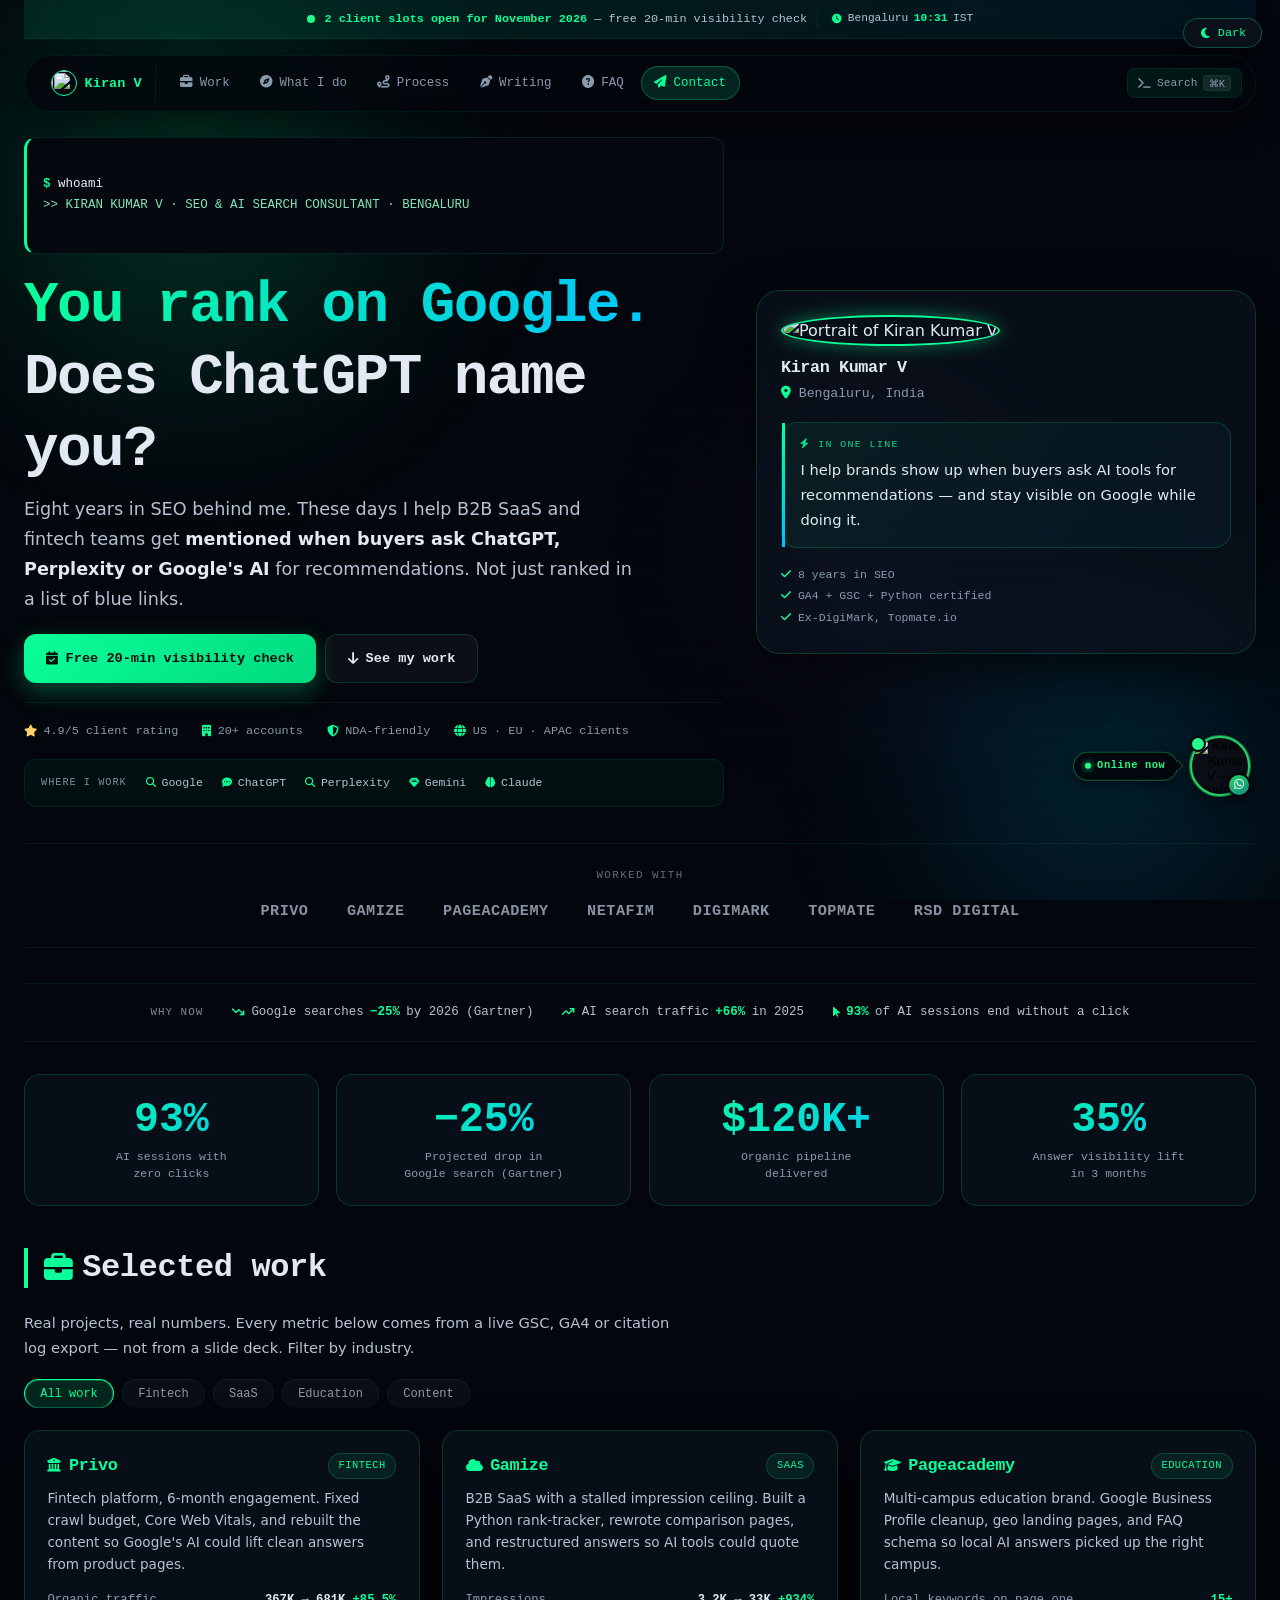
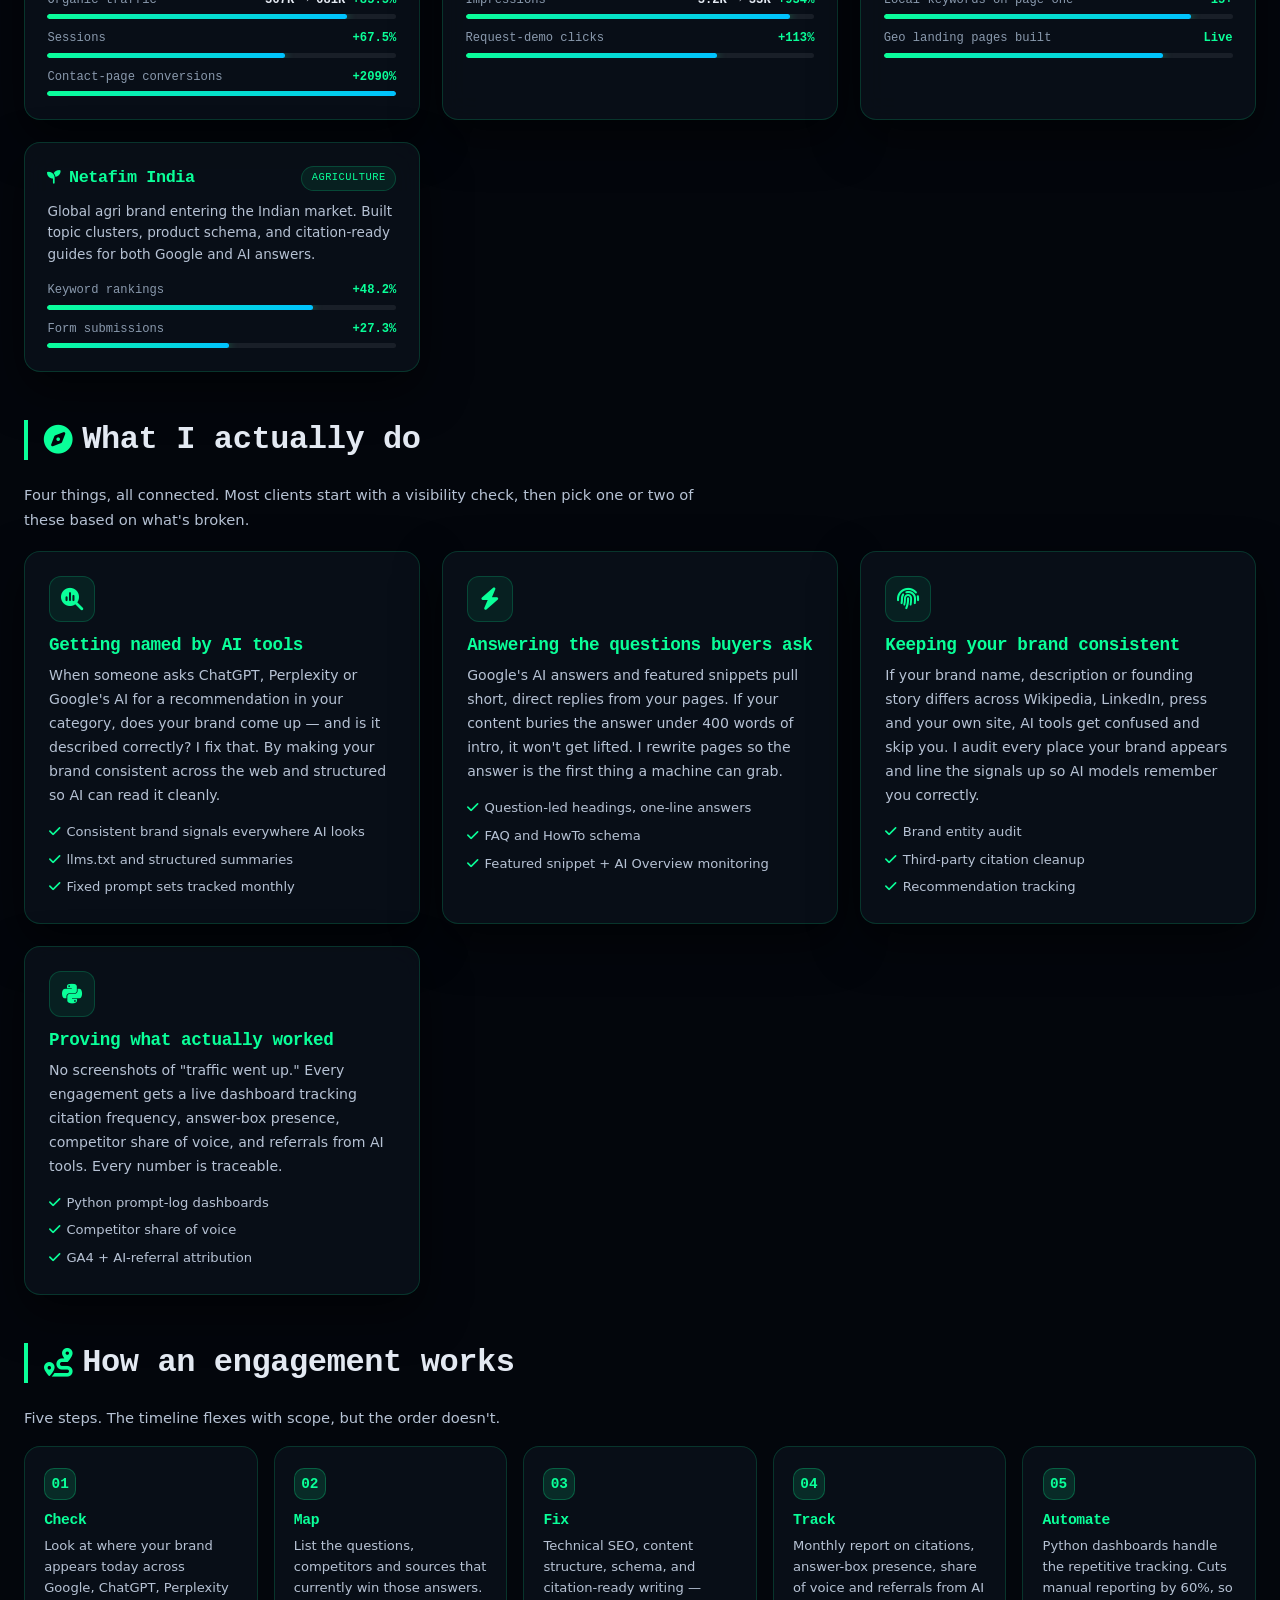
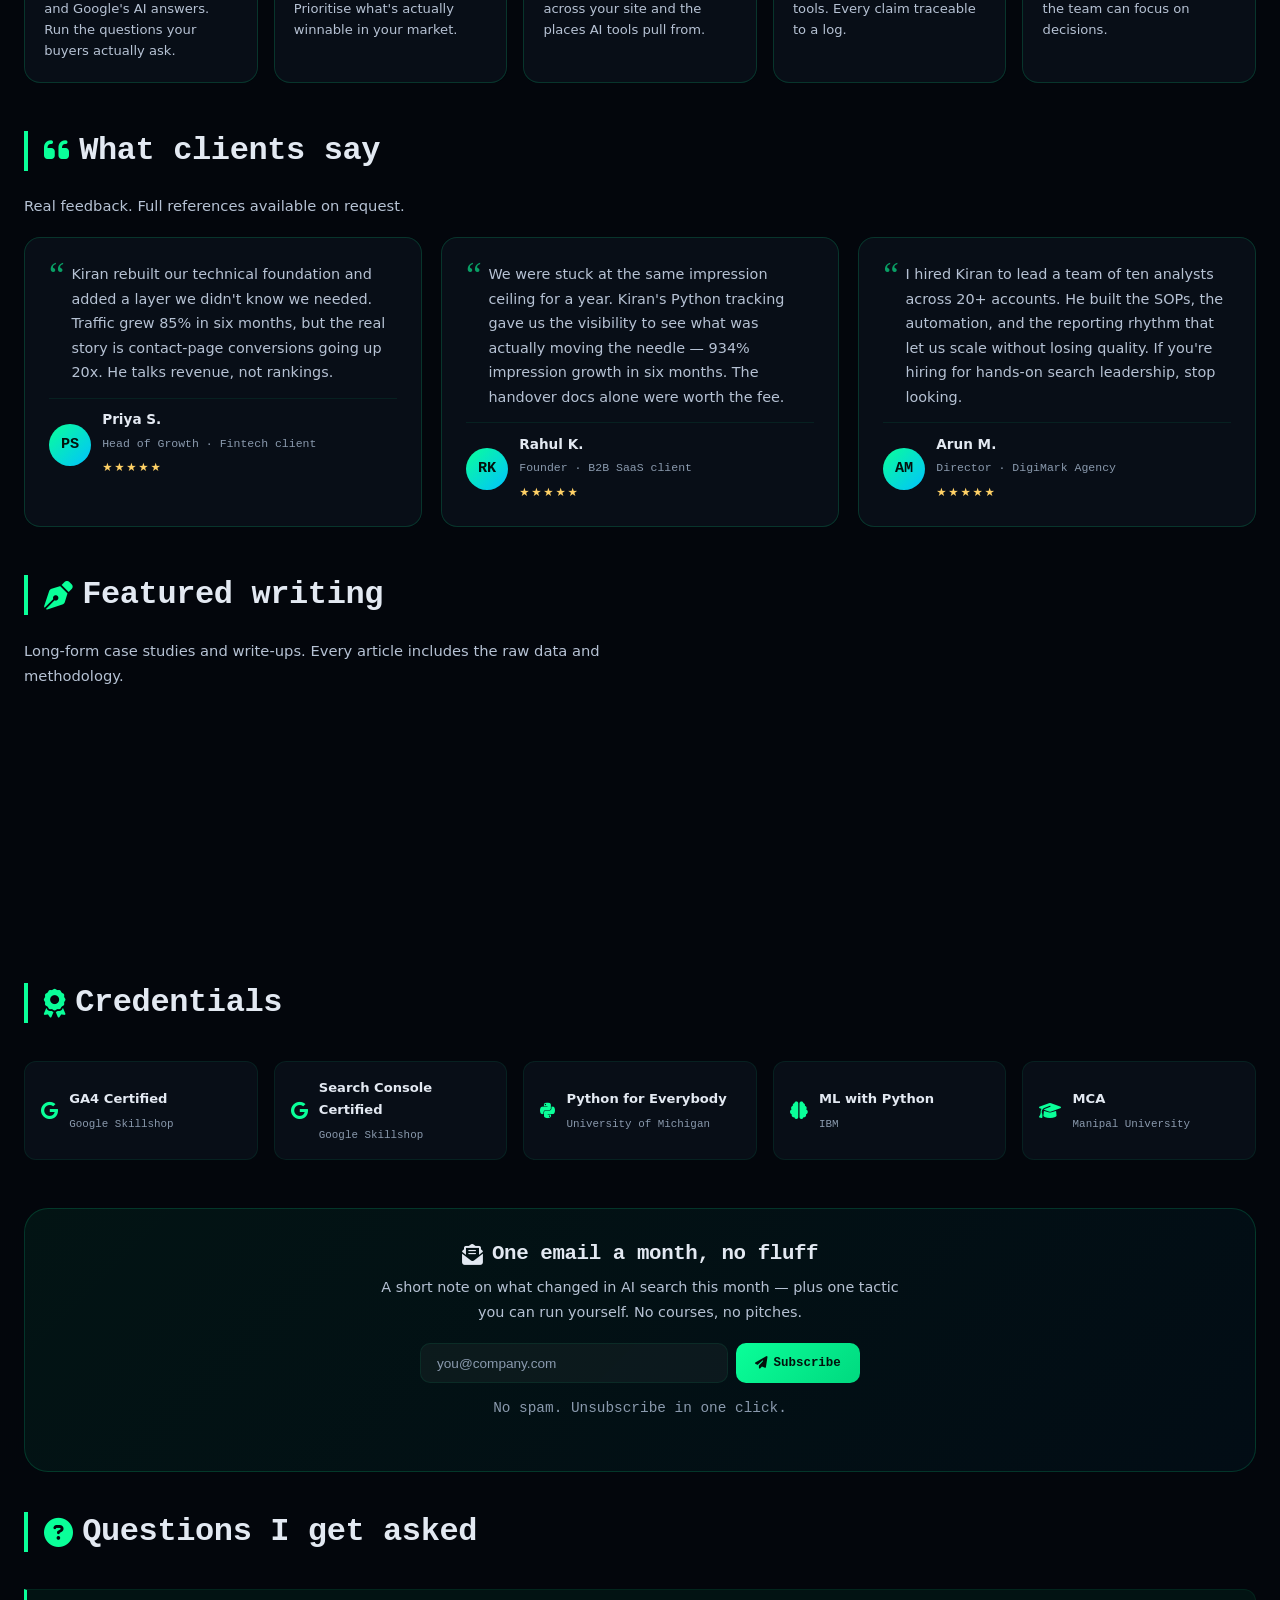
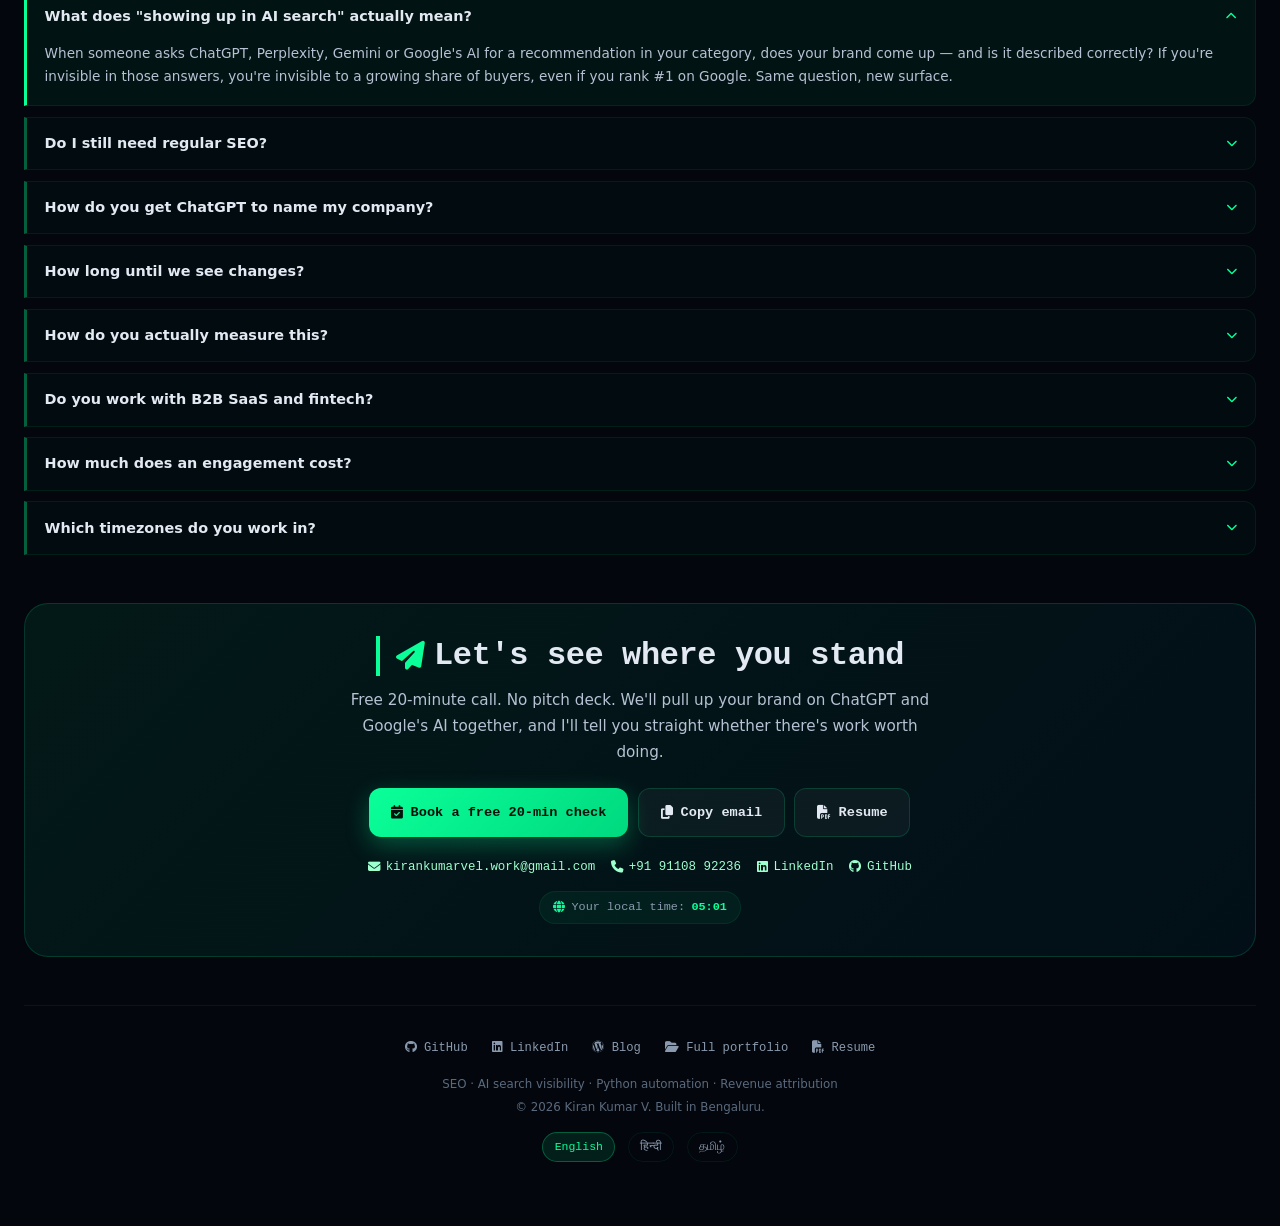
==== commit cbc7fbba: "Updated newer version of portfolio" ====
--- a/index.html
+++ b/index.html
@@ -4,74 +4,57 @@
 <meta charset="UTF-8" />
 <meta name="viewport" content="width=device-width, initial-scale=1.0, viewport-fit=cover" />
 
-<!-- PRIMARY SEO -->
-<title>Kiran Kumar V - Senior SEO Analyst | GEO, AEO and Python Automation</title>
-<meta name="description" content="Senior SEO Analyst with 8+ years agency experience. Python automation, GA4, technical SEO, GEO and AEO strategy, and language-model search visibility. Drove $120K+ organic pipeline across 20+ client accounts." />
-<meta name="keywords" content="Senior SEO Analyst, Python SEO automation, GA4 consultant, technical SEO expert, GEO specialist, AEO specialist, answer engine optimization, generative engine optimization, language model search visibility, Kiran Kumar V" />
+<title>Kiran Kumar V — SEO & AI Search Consultant · Bengaluru, India</title>
+<meta name="description" content="Eight years in SEO. Now I help B2B SaaS and fintech brands get named when buyers ask ChatGPT, Perplexity or Google's AI for recommendations. $120K+ organic pipeline delivered across 20+ accounts." />
+<meta name="keywords" content="SEO consultant Bengaluru, AI search consultant, ChatGPT visibility consultant, GEO AEO LLMO consultant, AI search optimization India, B2B SaaS SEO expert, technical SEO consultant, Python SEO automation" />
 <meta name="author" content="Kiran Kumar V" />
-<meta name="publisher" content="Kiran Kumar V" />
-<meta name="robots" content="index, follow, max-snippet:-1, max-image-preview:large, max-video-preview:-1" />
-<meta name="bingbot" content="index, follow" />
+<meta name="robots" content="index, follow, max-snippet:-1, max-image-preview:large" />
 <meta name="googlebot" content="index, follow" />
 <meta http-equiv="Content-Language" content="en" />
 <meta name="theme-color" content="#03060C" media="(prefers-color-scheme: dark)" />
 <meta name="theme-color" content="#f0f4fa" media="(prefers-color-scheme: light)" />
-<meta name="format-detection" content="telephone=yes" />
 <meta name="geo.region" content="IN-KA" />
 <meta name="geo.placename" content="Bengaluru" />
 
-<!-- SECURITY AND PRIVACY -->
-<meta http-equiv="Content-Security-Policy" content="default-src 'self'; script-src 'self' https://cdnjs.cloudflare.com https://www.googletagmanager.com https://www.google-analytics.com 'unsafe-inline'; style-src 'self' https://fonts.googleapis.com https://cdnjs.cloudflare.com 'unsafe-inline'; img-src 'self' https://raw.githubusercontent.com data: blob:; font-src 'self' https://fonts.gstatic.com https://cdnjs.cloudflare.com; connect-src 'self' https://www.google-analytics.com https://www.googletagmanager.com; frame-src 'self' https://www.googletagmanager.com;" />
+<meta http-equiv="Content-Security-Policy" content="default-src 'self'; script-src 'self' https://cdnjs.cloudflare.com https://www.googletagmanager.com https://www.google-analytics.com 'unsafe-inline'; style-src 'self' https://fonts.googleapis.com https://cdnjs.cloudflare.com 'unsafe-inline'; img-src 'self' https://raw.githubusercontent.com data: blob:; font-src 'self' https://fonts.gstatic.com https://cdnjs.cloudflare.com; connect-src 'self' https://www.google-analytics.com https://www.googletagmanager.com; frame-src 'self' https://www.googletagmanager.com https://calendly.com;" />
 <meta name="referrer" content="strict-origin-when-cross-origin" />
 
-<!-- CANONICAL AND LANGUAGE -->
 <link rel="canonical" href="https://kirankumarvel.github.io/" />
 <link rel="alternate" hreflang="en" href="https://kirankumarvel.github.io/" />
-<link rel="alternate" hreflang="ta" href="https://kirankumarvel.github.io/ta/" />
 <link rel="alternate" hreflang="x-default" href="https://kirankumarvel.github.io/" />
 
-<!-- LLM DISCOVERY -->
 <link rel="alternate" type="text/plain" href="/llms.txt" title="LLM summary" />
 <link rel="alternate" type="text/plain" href="/llms-full.txt" title="LLM full context" />
 
-<!-- ICONS -->
 <link rel="icon" href="data:image/svg+xml,%3Csvg xmlns='http://www.w3.org/2000/svg' viewBox='0 0 100 100'%3E%3Crect width='100' height='100' rx='22' fill='%230B0E14'/%3E%3Ctext x='50' y='70' font-size='52' text-anchor='middle' font-family='monospace' font-weight='bold' fill='%230aff99'%3EK%3C/text%3E%3C/svg%3E" type="image/svg+xml" />
 <link rel="apple-touch-icon" href="https://raw.githubusercontent.com/Kirankumarvel/kirankumarvel.github.io/main/picofme.png" />
 
-<!-- PERFORMANCE HINTS -->
 <link rel="preconnect" href="https://fonts.googleapis.com" />
 <link rel="preconnect" href="https://fonts.gstatic.com" crossorigin />
 <link rel="preconnect" href="https://cdnjs.cloudflare.com" crossorigin />
 <link rel="preload" as="image" href="https://raw.githubusercontent.com/Kirankumarvel/kirankumarvel.github.io/main/picofme.png" />
 
-<!-- FONTS AND ICONS -->
 <link href="https://fonts.googleapis.com/css2?family=Inter:opsz,wght@14..32,300;14..32,400;14..32,500;14..32,600;14..32,700;14..32,800;14..32,900&family=Fira+Code:wght@400;500;600;700&display=swap" rel="stylesheet" />
 <link rel="stylesheet" href="https://cdnjs.cloudflare.com/ajax/libs/font-awesome/6.5.2/css/all.min.css" />
 
-<!-- OPEN GRAPH -->
 <meta property="og:type" content="profile" />
-<meta property="og:title" content="Kiran Kumar V - Senior SEO Analyst | GEO, AEO and Python Automation" />
-<meta property="og:description" content="8+ years agency SEO, Python automation, GA4, GEO and AEO strategy, language-model search visibility. $120K+ organic pipeline across 20+ clients." />
+<meta property="og:title" content="Kiran Kumar V — SEO & AI Search Consultant" />
+<meta property="og:description" content="Eight years in SEO. Now I help brands get named when buyers ask AI tools for recommendations." />
 <meta property="og:url" content="https://kirankumarvel.github.io/" />
 <meta property="og:image" content="https://raw.githubusercontent.com/Kirankumarvel/kirankumarvel.github.io/main/picofme.png" />
 <meta property="og:image:width" content="1200" />
 <meta property="og:image:height" content="630" />
-<meta property="og:image:alt" content="Kiran Kumar V - Senior SEO Analyst" />
-<meta property="og:site_name" content="Kiran Kumar V - SEO Portfolio" />
+<meta property="og:site_name" content="Kiran Kumar V" />
 <meta property="og:locale" content="en_US" />
 <meta property="profile:first_name" content="Kiran" />
 <meta property="profile:last_name" content="Kumar V" />
 
-<!-- TWITTER -->
 <meta name="twitter:card" content="summary_large_image" />
-<meta name="twitter:title" content="Kiran Kumar V - Senior SEO Analyst | GEO, AEO and Python Automation" />
-<meta name="twitter:description" content="8+ years agency SEO, Python automation, GA4, GEO and AEO strategy, $120K+ organic pipeline across 20+ clients." />
+<meta name="twitter:title" content="Kiran Kumar V — SEO & AI Search Consultant" />
+<meta name="twitter:description" content="Get named when buyers ask ChatGPT or Google's AI for recommendations." />
 <meta name="twitter:image" content="https://raw.githubusercontent.com/Kirankumarvel/kirankumarvel.github.io/main/picofme.png" />
-<meta name="twitter:image:alt" content="Kiran Kumar V - Senior SEO Analyst" />
-<meta name="twitter:site" content="@kirankumarvel" />
 <meta name="twitter:creator" content="@kirankumarvel" />
 
-<!-- STRUCTURED DATA -->
 <script type="application/ld+json">
 {
   "@context": "https://schema.org",
@@ -82,52 +65,27 @@
       "name": "Kiran Kumar V",
       "givenName": "Kiran",
       "familyName": "Kumar V",
-      "jobTitle": "Senior SEO Analyst",
-      "description": "Senior SEO Analyst with 8+ years of agency experience in Python SEO automation, GA4 analytics, technical SEO, Generative Engine Optimization and Answer Engine Optimization.",
+      "jobTitle": "SEO & AI Search Consultant",
+      "description": "Consultant with eight years of SEO experience helping B2B SaaS and fintech brands get recommended by ChatGPT, Perplexity, Gemini and Google's AI answers.",
       "url": "https://kirankumarvel.github.io/",
-      "image": {
-        "@type": "ImageObject",
-        "url": "https://raw.githubusercontent.com/Kirankumarvel/kirankumarvel.github.io/main/picofme.png",
-        "width": 110,
-        "height": 110
-      },
+      "image": { "@type": "ImageObject", "url": "https://raw.githubusercontent.com/Kirankumarvel/kirankumarvel.github.io/main/picofme.png", "width": 110, "height": 110 },
       "email": "mailto:kirankumarvel.work@gmail.com",
       "telephone": "+91-9110892236",
-      "address": {
-        "@type": "PostalAddress",
-        "addressLocality": "Bengaluru",
-        "addressRegion": "Karnataka",
-        "addressCountry": "IN"
-      },
+      "address": { "@type": "PostalAddress", "addressLocality": "Bengaluru", "addressRegion": "Karnataka", "addressCountry": "IN" },
       "sameAs": [
         "https://linkedin.com/in/kirankumarvel",
         "https://github.com/Kirankumarvel",
         "https://kirankumarvel.wordpress.com",
         "https://twitter.com/kirankumarvel"
       ],
-      "worksFor": { "@type": "Organization", "name": "Topmate.io" },
-      "alumniOf": {
-        "@type": "CollegeOrUniversity",
-        "name": "Manipal University, Jaipur"
-      },
+      "worksFor": { "@type": "Organization", "name": "Independent Consultant" },
+      "alumniOf": { "@type": "CollegeOrUniversity", "name": "Manipal University, Jaipur" },
       "knowsAbout": [
-        "Search Engine Optimization",
-        "Python Automation",
-        "Google Analytics 4",
-        "Technical SEO",
-        "Generative Engine Optimization",
-        "Answer Engine Optimization",
-        "Language model search visibility",
-        "Answer box optimization",
-        "Entity optimization",
-        "Citation readiness",
-        "llms.txt",
-        "Schema markup for answers",
-        "Prompt research",
-        "Answer extraction",
-        "Share of voice measurement",
-        "Core Web Vitals",
-        "App Store Optimization"
+        "Search Engine Optimization", "AI Search Visibility",
+        "Generative Engine Optimization", "Answer Engine Optimization",
+        "Large Language Model Optimization", "Python automation",
+        "Google Analytics 4", "Technical SEO", "Schema markup",
+        "llms.txt", "Entity optimization", "Citation readiness", "Core Web Vitals"
       ],
       "knowsLanguage": [
         { "@type": "Language", "name": "English" },
@@ -136,165 +94,110 @@
         { "@type": "Language", "name": "Kannada" },
         { "@type": "Language", "name": "Telugu" }
       ],
-      "hasCredential": [
-        { "@type": "EducationalOccupationalCredential", "name": "Advanced SEO and Content Strategy" },
-        { "@type": "EducationalOccupationalCredential", "name": "Google Analytics 4 Certification" },
-        { "@type": "EducationalOccupationalCredential", "name": "Google Search Console Certification" },
-        { "@type": "EducationalOccupationalCredential", "name": "Python for Everybody" },
-        { "@type": "EducationalOccupationalCredential", "name": "IBM Machine Learning with Python" }
-      ]
+      "contactPoint": {
+        "@type": "ContactPoint",
+        "contactType": "Consulting",
+        "email": "kirankumarvel.work@gmail.com",
+        "telephone": "+91-9110892236",
+        "availableLanguage": ["English", "Tamil", "Hindi"],
+        "areaServed": "Worldwide"
+      }
     },
     {
       "@type": "WebSite",
       "@id": "https://kirankumarvel.github.io/#website",
       "url": "https://kirankumarvel.github.io/",
-      "name": "Kiran Kumar V - SEO Portfolio",
-      "description": "Portfolio of Kiran Kumar V, Senior SEO Analyst specialising in Python automation, GA4, GEO and AEO strategy.",
+      "name": "Kiran Kumar V — SEO & AI Search Consultant",
       "publisher": { "@id": "https://kirankumarvel.github.io/#person" },
-      "inLanguage": "en",
-      "copyrightYear": "2026"
+      "inLanguage": "en"
     },
     {
       "@type": "ProfilePage",
       "@id": "https://kirankumarvel.github.io/#webpage",
       "url": "https://kirankumarvel.github.io/",
-      "name": "Kiran Kumar V - Senior SEO Analyst | GEO, AEO and Python Automation",
+      "name": "Kiran Kumar V — SEO & AI Search Consultant",
       "isPartOf": { "@id": "https://kirankumarvel.github.io/#website" },
       "about": { "@id": "https://kirankumarvel.github.io/#person" },
       "mainEntity": { "@id": "https://kirankumarvel.github.io/#person" },
       "datePublished": "2025-01-15",
-      "dateModified": "2026-07-13",
+      "dateModified": "2026-10-22",
       "inLanguage": "en",
-      "breadcrumb": { "@id": "https://kirankumarvel.github.io/#breadcrumb" }
+      "breadcrumb": { "@id": "https://kirankumarvel.github.io/#breadcrumb" },
+      "speakable": { "@type": "SpeakableSpecification", "cssSelector": [".direct-answer .answer", ".hero-sub"] }
+    },
+    {
+      "@type": "Service",
+      "@id": "https://kirankumarvel.github.io/#service",
+      "serviceType": "SEO & AI Search Consulting",
+      "name": "SEO & AI Search Consulting",
+      "provider": { "@id": "https://kirankumarvel.github.io/#person" },
+      "areaServed": { "@type": "Place", "name": "Worldwide" },
+      "audience": { "@type": "BusinessAudience", "name": "B2B SaaS, Fintech, IT Services, Education" },
+      "description": "Helping brands get found on Google and named by AI tools like ChatGPT and Perplexity. Technical SEO, content structure, and citation tracking.",
+      "hasOfferCatalog": {
+        "@type": "OfferCatalog",
+        "name": "Services",
+        "itemListElement": [
+          { "@type": "Offer", "itemOffered": { "@type": "Service", "name": "AI Visibility Audit" } },
+          { "@type": "Offer", "itemOffered": { "@type": "Service", "name": "AI Search Optimization" } },
+          { "@type": "Offer", "itemOffered": { "@type": "Service", "name": "Technical SEO" } },
+          { "@type": "Offer", "itemOffered": { "@type": "Service", "name": "Content Strategy" } },
+          { "@type": "Offer", "itemOffered": { "@type": "Service", "name": "Measurement & Reporting" } }
+        ]
+      }
+    },
+    {
+      "@type": "HowTo",
+      "@id": "https://kirankumarvel.github.io/#process",
+      "name": "How I run an engagement",
+      "description": "The five-step process I follow with every client.",
+      "totalTime": "P6M",
+      "step": [
+        { "@type": "HowToStep", "position": 1, "name": "Audit", "text": "Check where your brand appears today across Google, ChatGPT, Perplexity and Google's AI answers. Run the questions your buyers actually ask." },
+        { "@type": "HowToStep", "position": 2, "name": "Map", "text": "List the questions, competitors, and sources that currently win those answers. Prioritise what's winnable." },
+        { "@type": "HowToStep", "position": 3, "name": "Fix", "text": "Technical SEO, content structure, schema, and citation-ready writing across your site and external profiles." },
+        { "@type": "HowToStep", "position": 4, "name": "Measure", "text": "Track citations, answer-box presence, and referral traffic month over month. Every claim traceable to a log." },
+        { "@type": "HowToStep", "position": 5, "name": "Automate", "text": "Python dashboards for prompt tracking and competitor share of voice. Cut manual reporting by 60%." }
+      ]
+    },
+    {
+      "@type": "ItemList",
+      "@id": "https://kirankumarvel.github.io/#casestudies",
+      "name": "Case Studies",
+      "itemListElement": [
+        { "@type": "ListItem", "position": 1, "name": "Privo (Fintech): organic traffic +85.5%, contact conversions +2090%" },
+        { "@type": "ListItem", "position": 2, "name": "Gamize (SaaS): impressions +934%, demo clicks +113%" },
+        { "@type": "ListItem", "position": 3, "name": "Pageacademy (Education): 15+ local keywords on page one" },
+        { "@type": "ListItem", "position": 4, "name": "Netafim India (Agri): keyword rankings +48.2%" }
+      ]
+    },
+    {
+      "@type": "FAQPage",
+      "@id": "https://kirankumarvel.github.io/#faq",
+      "mainEntity": [
+        { "@type": "Question", "name": "What does 'AI search visibility' actually mean?", "acceptedAnswer": { "@type": "Answer", "text": "It means: when someone asks ChatGPT, Perplexity, Gemini or Google's AI for a recommendation in your category, does your brand come up — and is it described accurately? If you're invisible in those answers, you're invisible to a growing share of buyers, even if you rank on Google." } },
+        { "@type": "Question", "name": "Do I still need regular SEO?", "acceptedAnswer": { "@type": "Answer", "text": "Yes. AI tools pull from the same crawlable, well-structured web that Google does. Clean technical SEO, schema, and good content are still the foundation — I don't replace them, I build on them. Most of my work actually starts with fixing the SEO basics." } },
+        { "@type": "Question", "name": "How do you get ChatGPT to name my company?", "acceptedAnswer": { "@type": "Answer", "text": "By making sure your brand is described consistently across the web, cited in places ChatGPT trusts, and structured so the answer can be extracted cleanly. That means consistent entity signals, citation-worthy content, schema markup, and an llms.txt file. Then we track a fixed set of prompts to see whether the recommendation actually appears." } },
+        { "@type": "Question", "name": "How long until we see changes?", "acceptedAnswer": { "@type": "Answer", "text": "Technical fixes and schema updates can show up in weeks. Answer-box and citation gains usually take 2–4 months, depending on competition and how often the AI platform refreshes its sources. One client saw answer visibility climb 35% in three months." } },
+        { "@type": "Question", "name": "How do you actually measure this?", "acceptedAnswer": { "@type": "Answer", "text": "I run a fixed prompt set per topic every month across ChatGPT, Perplexity, Gemini and Google's AI answers. I record whether your brand is cited, linked, or summarised — plus competitor share of voice and referral traffic from AI surfaces. Everything is logged so improvements are provable." } },
+        { "@type": "Question", "name": "Do you work with B2B SaaS and fintech?", "acceptedAnswer": { "@type": "Answer", "text": "Those are my core verticals. I've delivered $120K+ in organic pipeline for clients including Gamize and Privo, and led a team of ten analysts across 20+ accounts. I also work in IT services, education, agriculture and e-commerce." } },
+        { "@type": "Question", "name": "How much does an engagement cost?", "acceptedAnswer": { "@type": "Answer", "text": "Start with a free 20-minute visibility check. From there, most clients begin with a 90-day sprint covering audit, fixes, and monthly measurement — then continue on retainer. Book a call for a specific quote based on scope." } },
+        { "@type": "Question", "name": "Which timezones do you work in?", "acceptedAnswer": { "@type": "Answer", "text": "I'm based in Bengaluru (IST) and regularly work with clients across US Eastern, US Pacific, UK, EU and APAC. Most calls happen in the overlap window — I'll suggest a time that works for you." } }
+      ]
     },
     {
       "@type": "BreadcrumbList",
       "@id": "https://kirankumarvel.github.io/#breadcrumb",
       "itemListElement": [
         { "@type": "ListItem", "position": 1, "name": "Home", "item": "https://kirankumarvel.github.io/" },
-        { "@type": "ListItem", "position": 2, "name": "Portfolio", "item": "https://kirankumarvel.github.io/#hero" },
-        { "@type": "ListItem", "position": 3, "name": "GEO and AEO Specialisms", "item": "https://kirankumarvel.github.io/#specialisms" },
-        { "@type": "ListItem", "position": 4, "name": "Case Studies", "item": "https://kirankumarvel.github.io/#case-studies" }
-      ]
-    },
-    {
-      "@type": "ItemList",
-      "@id": "https://kirankumarvel.github.io/#casestudies",
-      "name": "SEO Case Studies",
-      "itemListElement": [
-        { "@type": "ListItem", "position": 1, "name": "Privo, Fintech, Organic traffic plus 85.5 percent from 367K to 681K" },
-        { "@type": "ListItem", "position": 2, "name": "Gamize, IT, Impressions plus 934 percent from 3.2K to 33K" },
-        { "@type": "ListItem", "position": 3, "name": "Pageacademy, Education, 15 plus local keywords on page one" },
-        { "@type": "ListItem", "position": 4, "name": "Netafim India, Agriculture, Keyword rankings plus 48.2 percent" }
-      ]
-    },
-    {
-      "@type": "FAQPage",
-      "@id": "https://kirankumarvel.github.io/#faq",
-      "mainEntity": [
-        {
-          "@type": "Question",
-          "name": "How fast can you impact a B2B SaaS organic pipeline?",
-          "acceptedAnswer": {
-            "@type": "Answer",
-            "text": "Within 60 days I deliver a full technical audit plus a GEO and AEO strategy. Within 6 months I have driven 120 thousand dollars or more in organic pipeline for clients such as Gamize and Privo. I prioritise high-intent, bottom-of-funnel keywords that convert rather than vanity traffic."
-          }
-        },
-        {
-          "@type": "Question",
-          "name": "What does your client onboarding process look like?",
-          "acceptedAnswer": {
-            "@type": "Answer",
-            "text": "Step 1: deep-dive discovery call with GSC and GA4 access. Step 2: full technical audit using Screaming Frog plus custom Python crawlers. Step 3: a bespoke Python rank-tracking dashboard. Step 4: weekly 15-minute syncs and bi-weekly C-level reporting. I am hands-on from day one."
-          }
-        },
-        {
-          "@type": "Question",
-          "name": "How do you use Python to save time and money on SEO?",
-          "acceptedAnswer": {
-            "@type": "Answer",
-            "text": "I automate rank tracking, broken-link detection, GA4 reporting and content-gap analysis with Python. My scripts cut manual SEO effort by roughly 60 percent, which means faster insights and less budget spent on repetitive manual tasks."
-          }
-        },
-        {
-          "@type": "Question",
-          "name": "What makes your GEO and AEO approach different?",
-          "acceptedAnswer": {
-            "@type": "Answer",
-            "text": "I optimise directly for large language models using schema markup, direct-answer blocks, glossary definitions and structured Q and A sections. This approach increased one client's answer visibility by 35 percent in three months."
-          }
-        },
-        {
-          "@type": "Question",
-          "name": "How do you measure visibility in generative search?",
-          "acceptedAnswer": {
-            "@type": "Answer",
-            "text": "I track a fixed set of prompts per topic, then record whether the brand is cited, linked or summarised. I also measure answer box presence, citation frequency, referral traffic and assisted conversions from language-model search results."
-          }
-        },
-        {
-          "@type": "Question",
-          "name": "What is llms.txt and do I need it?",
-          "acceptedAnswer": {
-            "@type": "Answer",
-            "text": "llms.txt is a plain text file that gives language-model tools a short summary of your site and its most important pages. It helps them understand your brand faster. It is useful for any site that wants accurate citations and summaries."
-          }
-        },
-        {
-          "@type": "Question",
-          "name": "How do you get cited by language-model search tools?",
-          "acceptedAnswer": {
-            "@type": "Answer",
-            "text": "I use original data, named sources, clear dates, author details, short answer passages, question-led headings and schema markup. I also keep brand name, description and links consistent across the site and external profiles."
-          }
-        },
-        {
-          "@type": "Question",
-          "name": "What is the difference between GEO and AEO?",
-          "acceptedAnswer": {
-            "@type": "Answer",
-            "text": "GEO focuses on how language-model search tools understand, summarise and cite a page. AEO focuses on formatting direct answers for answer boxes, chat assistants and instant answer surfaces. They overlap, but GEO is broader and AEO is more about answer formatting."
-          }
-        },
-        {
-          "@type": "Question",
-          "name": "How long does GEO take to show results?",
-          "acceptedAnswer": {
-            "@type": "Answer",
-            "text": "Technical and schema fixes can appear in weeks. Citation and answer box gains usually take two to four months, depending on competition, content depth and how often language-model tools refresh their sources."
-          }
-        },
-        {
-          "@type": "Question",
-          "name": "Do you optimise for Google AI Overviews?",
-          "acceptedAnswer": {
-            "@type": "Answer",
-            "text": "Yes. AI Overviews use similar signals to answer boxes and language-model search. I focus on passage-level clarity, entity consistency, schema and citation-worthy content that can be lifted into an overview."
-          }
-        },
-        {
-          "@type": "Question",
-          "name": "Do you work with agencies or direct clients?",
-          "acceptedAnswer": {
-            "@type": "Answer",
-            "text": "Both. I have led a team of ten analysts at DigiMark Agency and now consult directly with brands. I am comfortable presenting to C-level stakeholders and mentoring junior SEOs."
-          }
-        },
-        {
-          "@type": "Question",
-          "name": "Which industries have you worked in?",
-          "acceptedAnswer": {
-            "@type": "Answer",
-            "text": "E-commerce, B2B SaaS, fintech, IT services, education and agriculture. Work covers technical SEO, local SEO, international SEO with hreflang and app store optimisation."
-          }
-        }
+        { "@type": "ListItem", "position": 2, "name": "Work", "item": "https://kirankumarvel.github.io/#work" },
+        { "@type": "ListItem", "position": 3, "name": "Contact", "item": "https://kirankumarvel.github.io/#contact" }
       ]
     }
   ]
 }
 </script>
 
-<!-- GOOGLE ANALYTICS -->
 <script async src="https://www.googletagmanager.com/gtag/js?id=G-98NNEW3824"></script>
 <script>
   window.dataLayer = window.dataLayer || [];
@@ -302,1075 +205,408 @@
   gtag('js', new Date());
   gtag('config', 'G-98NNEW3824', { anonymize_ip: true });
 </script>
-<!-- GOOGLE TAG MANAGER -->
-<script>
-(function(w,d,s,l,i){w[l]=w[l]||[];w[l].push({'gtm.start':new Date().getTime(),event:'gtm.js'});
-var f=d.getElementsByTagName(s)[0],j=d.createElement(s),dl=l!='dataLayer'?'&l='+l:'';
-j.async=true;j.src='https://www.googletagmanager.com/gtm.js?id='+i+dl;f.parentNode.insertBefore(j,f);
-})(window,document,'script','dataLayer','GTM-PWQT5Q7J');
-</script>
 
 <style>
-/* 01 DESIGN TOKENS */
+/* ============ TOKENS ============ */
 :root{
-  --bg-0:#03060C;
-  --bg-1:#0B0E14;
-  --surface:rgba(12,18,28,.72);
-  --surface-2:rgba(10,15,24,.9);
-  --line:rgba(10,255,153,.16);
-  --line-soft:rgba(10,255,153,.08);
-  --accent:#0aff99;
-  --accent-2:#00C2FF;
-  --accent-3:#a06bff;
-  --gold:#ffd166;
-  --text:#E3E9F2;
-  --text-dim:#b6c2d4;
-  --muted:#8a9aae;
-  --muted-2:#5a6a7e;
-  --radius-lg:24px;
-  --radius-md:16px;
-  --radius-sm:12px;
+  --bg-0:#03060C; --bg-1:#0B0E14;
+  --surface:rgba(12,18,28,.72); --surface-2:rgba(10,15,24,.9);
+  --line:rgba(10,255,153,.16); --line-soft:rgba(10,255,153,.08);
+  --accent:#0aff99; --accent-2:#00C2FF; --accent-3:#a06bff; --gold:#ffd166;
+  --wa-green:#25D366; --wa-green-dark:#128C7E;
+  --text:#E3E9F2; --text-dim:#b6c2d4; --muted:#8a9aae; --muted-2:#5a6a7e;
+  --radius-lg:24px; --radius-md:16px; --radius-sm:12px;
   --shadow:0 18px 46px rgba(0,0,0,.55);
   --glow:0 0 26px rgba(10,255,153,.22);
   --ease:cubic-bezier(.22,.75,.25,1);
   --ease-out:cubic-bezier(.16,1,.3,1);
 }
 body.light-mode{
-  --bg-0:#f2f5fa;
-  --bg-1:#dce3ec;
-  --surface:rgba(255,255,255,.80);
-  --surface-2:rgba(255,255,255,.94);
-  --line:rgba(10,140,105,.22);
-  --line-soft:rgba(10,140,105,.12);
-  --accent:#0a8a63;
-  --accent-2:#0077cc;
-  --accent-3:#6b46c1;
-  --text:#131a24;
-  --text-dim:#2c3846;
-  --muted:#5c6b7e;
-  --muted-2:#8a99ab;
+  --bg-0:#f2f5fa; --bg-1:#dce3ec;
+  --surface:rgba(255,255,255,.80); --surface-2:rgba(255,255,255,.94);
+  --line:rgba(10,140,105,.22); --line-soft:rgba(10,140,105,.12);
+  --accent:#0a8a63; --accent-2:#0077cc; --accent-3:#6b46c1;
+  --text:#131a24; --text-dim:#2c3846; --muted:#5c6b7e; --muted-2:#8a99ab;
   --shadow:0 18px 40px rgba(20,40,70,.12);
   --glow:0 0 22px rgba(10,140,105,.18);
 }
 
-/* 02 RESET AND BASE */
 *,*::before,*::after{margin:0;padding:0;box-sizing:border-box}
-html{
-  scroll-behavior:smooth;
-  -webkit-text-size-adjust:100%;
-  scrollbar-color:rgba(10,255,153,.4) transparent;
-}
-body{
-  background:var(--bg-0);
-  color:var(--text);
-  font-family:'Inter',system-ui,-apple-system,'Segoe UI',sans-serif;
-  font-size:16px;
-  line-height:1.7;
-  min-height:100vh;
-  padding:2rem 1.5rem 4rem;
-  position:relative;
-  overflow-x:hidden;
-  transition:background .5s var(--ease),color .35s var(--ease);
-  -webkit-font-smoothing:antialiased;
-  text-rendering:optimizeLegibility;
-}
-.aurora{
-  position:fixed;inset:0;z-index:0;pointer-events:none;overflow:hidden;
-  opacity:.75;transition:opacity .6s;
-}
-.aurora span{
-  position:absolute;display:block;border-radius:50%;
-  filter:blur(90px);opacity:.30;
-  will-change:transform;
-}
-.aurora span:nth-child(1){
-  width:46vw;height:46vw;top:-12%;left:-8%;
-  background:radial-gradient(circle,#0aff99,transparent 68%);
-  animation:drift1 26s ease-in-out infinite alternate;
-}
-.aurora span:nth-child(2){
-  width:40vw;height:40vw;bottom:-14%;right:-6%;
-  background:radial-gradient(circle,#00C2FF,transparent 68%);
-  animation:drift2 32s ease-in-out infinite alternate;
-}
-.aurora span:nth-child(3){
-  width:32vw;height:32vw;top:38%;left:52%;
-  background:radial-gradient(circle,#a06bff,transparent 70%);
-  opacity:.18;
-  animation:drift3 38s ease-in-out infinite alternate;
-}
-body.light-mode .aurora{opacity:.45}
-body.light-mode .aurora span{opacity:.16}
+html{scroll-behavior:smooth;-webkit-text-size-adjust:100%;scrollbar-color:rgba(10,255,153,.4) transparent}
+body{background:var(--bg-0);color:var(--text);font-family:'Inter',system-ui,-apple-system,'Segoe UI',sans-serif;font-size:16px;line-height:1.7;min-height:100vh;padding:0 1.5rem 4rem;position:relative;overflow-x:hidden;transition:background .5s var(--ease),color .35s var(--ease);-webkit-font-smoothing:antialiased}
+
+.aurora{position:fixed;inset:0;z-index:0;pointer-events:none;overflow:hidden;opacity:.75}
+.aurora span{position:absolute;display:block;border-radius:50%;filter:blur(90px);opacity:.30;will-change:transform}
+.aurora span:nth-child(1){width:46vw;height:46vw;top:-12%;left:-8%;background:radial-gradient(circle,#0aff99,transparent 68%);animation:drift1 26s ease-in-out infinite alternate}
+.aurora span:nth-child(2){width:40vw;height:40vw;bottom:-14%;right:-6%;background:radial-gradient(circle,#00C2FF,transparent 68%);animation:drift2 32s ease-in-out infinite alternate}
+.aurora span:nth-child(3){width:32vw;height:32vw;top:38%;left:52%;background:radial-gradient(circle,#a06bff,transparent 70%);opacity:.18;animation:drift3 38s ease-in-out infinite alternate}
 @keyframes drift1{to{transform:translate3d(9vw,7vh,0) scale(1.15)}}
 @keyframes drift2{to{transform:translate3d(-8vw,-9vh,0) scale(1.2)}}
 @keyframes drift3{to{transform:translate3d(-10vw,6vh,0) scale(1.1)}}
-#bg-canvas{
-  position:fixed;inset:0;width:100%;height:100%;
-  pointer-events:none;z-index:1;opacity:.5;
-  transition:opacity .6s;
-}
-body.light-mode #bg-canvas{opacity:.22}
-body::before{
-  content:"";position:fixed;inset:0;pointer-events:none;z-index:9998;
-  background:repeating-linear-gradient(0deg,
-    rgba(10,255,153,.014) 0px, rgba(10,255,153,.014) 1px,
-    transparent 1px, transparent 5px);
-  mix-blend-mode:overlay;
-}
-body.light-mode::before{opacity:.35}
-body::after{
-  content:"";position:fixed;inset:0;pointer-events:none;z-index:9997;opacity:.028;
-  background-image:url("data:image/svg+xml,%3Csvg xmlns='http://www.w3.org/2000/svg' width='140' height='140'%3E%3Cfilter id='n'%3E%3CfeTurbulence type='fractalNoise' baseFrequency='.85' numOctaves='3'/%3E%3C/filter%3E%3Crect width='140' height='140' filter='url(%23n)'/%3E%3C/svg%3E");
-}
-
-/* 03 ACCESSIBILITY */
-.skip-link{
-  position:absolute;left:-9999px;top:0;z-index:10050;
-  background:var(--accent);color:#03110c;font-weight:700;
-  padding:.7rem 1.3rem;border-radius:0 0 12px 0;
-  font-family:'Fira Code',monospace;font-size:.85rem;
-}
+body::before{content:"";position:fixed;inset:0;pointer-events:none;z-index:9998;background:repeating-linear-gradient(0deg,rgba(10,255,153,.014) 0px,rgba(10,255,153,.014) 1px,transparent 1px,transparent 5px);mix-blend-mode:overlay}
+
+.skip-link{position:absolute;left:-9999px;top:0;z-index:10050;background:var(--accent);color:#03110c;font-weight:700;padding:.7rem 1.3rem;border-radius:0 0 12px 0;font-family:'Fira Code',monospace;font-size:.85rem}
 .skip-link:focus{left:0}
 :focus-visible{outline:2px solid var(--accent);outline-offset:3px;border-radius:6px}
-.sr-only{
-  position:absolute;width:1px;height:1px;padding:0;margin:-1px;
-  overflow:hidden;clip:rect(0,0,0,0);white-space:nowrap;border:0;
-}
-
-/* 04 SCROLL PROGRESS AND CURSOR */
-.scroll-progress{
-  position:fixed;top:0;left:0;height:2px;width:100%;z-index:10040;
-  transform-origin:0 50%;transform:scaleX(0);
-  background:linear-gradient(90deg,var(--accent),var(--accent-2),var(--accent-3));
-  box-shadow:0 0 12px rgba(10,255,153,.6);
-  will-change:transform;
-}
-.cursor-dot,.cursor-ring{
-  position:fixed;top:0;left:0;pointer-events:none;z-index:10045;
-  border-radius:50%;mix-blend-mode:screen;
-  will-change:transform;
-}
-.cursor-dot{
-  width:7px;height:7px;background:var(--accent);
-  box-shadow:0 0 10px var(--accent);
-  transition:width .2s,height .2s,opacity .2s;
-}
-.cursor-ring{
-  width:34px;height:34px;
-  border:1px solid rgba(10,255,153,.55);
-  transition:width .28s var(--ease),height .28s var(--ease),
-             border-color .28s,opacity .28s,background .28s;
-}
-.cursor-ring.is-hover{
-  width:58px;height:58px;
-  border-color:var(--accent);
-  background:rgba(10,255,153,.07);
-}
-body.light-mode .cursor-dot,
-body.light-mode .cursor-ring{mix-blend-mode:normal}
-body.light-mode .cursor-ring{border-color:rgba(10,140,105,.6)}
-@media (pointer:coarse),(hover:none){
-  .cursor-dot,.cursor-ring{display:none !important}
-}
-
-/* 05 LAYOUT */
-.container{max-width:1320px;margin:0 auto;position:relative;z-index:3}
-section{scroll-margin-top:96px}
-
-/* 06 TYPOGRAPHY */
-h1,h2,h3,h4{
-  font-family:'Fira Code','Inter',monospace;
-  font-weight:600;
-  letter-spacing:-.4px;
-  line-height:1.25;
-}
-h1{font-size:clamp(1.7rem,4.4vw,2.7rem);letter-spacing:-1.2px}
-h2{font-size:clamp(1.25rem,3vw,1.85rem);margin-bottom:1.4rem}
-h2.section-title{
-  display:inline-flex;align-items:center;gap:.6rem;
-  padding-left:1rem;
-  border-left:4px solid var(--accent);
-  position:relative;
-}
-h2.section-title::before{
-  content:"";position:absolute;left:-4px;top:0;bottom:0;width:4px;
-  border-radius:4px;
-  background:linear-gradient(180deg,var(--accent),var(--accent-2));
-  box-shadow:0 0 14px rgba(10,255,153,.55);
-}
+.sr-only{position:absolute;width:1px;height:1px;padding:0;margin:-1px;overflow:hidden;clip:rect(0,0,0,0);white-space:nowrap;border:0}
+
+.container{max-width:1240px;margin:0 auto;position:relative;z-index:3}
+section{scroll-margin-top:110px}
+
+h1,h2,h3,h4{font-family:'Fira Code','Inter',monospace;font-weight:600;letter-spacing:-.4px;line-height:1.25}
+h1{font-size:clamp(2.1rem,5.5vw,3.6rem);letter-spacing:-1.5px;font-weight:800}
+h2{font-size:clamp(1.4rem,3vw,2rem);margin-bottom:1.4rem}
+h2.section-title{display:inline-flex;align-items:center;gap:.6rem;padding-left:1rem;border-left:4px solid var(--accent);position:relative}
 h2.section-title i{color:var(--accent);font-size:.9em}
-h3{
-  font-size:1.1rem;color:var(--accent);margin-bottom:.45rem;
-  display:flex;align-items:center;gap:.5rem;flex-wrap:wrap;
-}
-h3 i{font-size:.95em}
-.gradient-text{
-  background:linear-gradient(100deg,var(--accent) 0%,var(--accent-2) 40%,var(--accent-3) 70%,var(--accent) 100%);
-  background-size:260% auto;
-  -webkit-background-clip:text;background-clip:text;
-  color:transparent;
-  animation:shimmer 7s linear infinite;
-}
+h3{font-size:1.1rem;color:var(--accent);margin-bottom:.45rem;display:flex;align-items:center;gap:.5rem;flex-wrap:wrap}
+.gradient-text{background:linear-gradient(100deg,var(--accent) 0%,var(--accent-2) 40%,var(--accent-3) 70%,var(--accent) 100%);background-size:260% auto;-webkit-background-clip:text;background-clip:text;color:transparent;animation:shimmer 7s linear infinite}
 @keyframes shimmer{to{background-position:260% center}}
 .glow-text{color:var(--accent);text-shadow:0 0 12px rgba(10,255,153,.35)}
 p{color:var(--text-dim)}
-
-/* 07 CARDS */
-.terminal-card{
-  position:relative;
-  background:var(--surface);
-  -webkit-backdrop-filter:blur(14px) saturate(140%);
-  backdrop-filter:blur(14px) saturate(140%);
-  border:1px solid var(--line);
-  border-radius:var(--radius-lg);
-  padding:1.6rem;
-  box-shadow:var(--shadow);
-  overflow:hidden;
-  transform-style:preserve-3d;
-  transition:border-color .35s var(--ease),box-shadow .35s var(--ease),
-             background .35s var(--ease),transform .35s var(--ease);
-}
-.terminal-card::after{
-  content:"";position:absolute;inset:0;border-radius:inherit;pointer-events:none;
-  background:radial-gradient(420px circle at var(--mx,50%) var(--my,50%),
-             rgba(10,255,153,.11),transparent 46%);
-  opacity:0;transition:opacity .35s var(--ease);z-index:0;
-}
-.terminal-card:hover::after{opacity:1}
-.terminal-card > *{position:relative;z-index:1}
-.terminal-card::before{
-  content:"";position:absolute;top:0;left:-120%;width:70%;height:2px;z-index:2;
-  background:linear-gradient(90deg,transparent,var(--accent),var(--accent-2),transparent);
-  transition:left .75s var(--ease);
-}
-.terminal-card:hover::before{left:130%}
-.terminal-card:hover{
-  border-color:rgba(10,255,153,.55);
-  box-shadow:var(--glow),var(--shadow);
-}
-.hero-card{position:relative;border-radius:calc(var(--radius-lg) + 1px)}
-.hero-card::before{
-  content:"";position:absolute;inset:-1px;border-radius:inherit;z-index:-1;
-  background:conic-gradient(from var(--angle,0deg),
-    transparent 0deg,var(--accent) 60deg,var(--accent-2) 120deg,
-    transparent 190deg,transparent 360deg);
-  opacity:.5;
-  animation:spin-halo 9s linear infinite;
-  filter:blur(1px);
-}
-@property --angle{syntax:'<angle>';initial-value:0deg;inherits:false}
-@keyframes spin-halo{to{--angle:360deg}}
-
-/* 08 SCROLL REVEAL */
-.reveal{
-  opacity:0;
-  transform:translateY(26px);
-  transition:opacity .8s var(--ease-out),transform .8s var(--ease-out);
-  transition-delay:var(--d,0ms);
-  will-change:opacity,transform;
-}
-.reveal.in{opacity:1;transform:none}
-
-/* 09 NAV */
-.sticky-nav{
-  position:sticky;top:.6rem;z-index:200;
-  display:flex;flex-wrap:wrap;justify-content:center;
-  gap:.35rem .55rem;
-  padding:.5rem .7rem;
-  margin-bottom:1.6rem;
-  background:rgba(3,6,12,.78);
-  -webkit-backdrop-filter:blur(18px) saturate(150%);
-  backdrop-filter:blur(18px) saturate(150%);
-  border:1px solid var(--line-soft);
-  border-radius:60px;
-  box-shadow:0 10px 34px rgba(0,0,0,.42);
-  transition:background .4s,border-color .4s;
-}
-body.light-mode .sticky-nav{
-  background:rgba(255,255,255,.82);
-  box-shadow:0 10px 28px rgba(20,40,70,.10);
-}
-.sticky-nav a{
-  position:relative;
-  display:inline-flex;align-items:center;gap:.4rem;
-  padding:.42rem .95rem;
-  border-radius:40px;
-  color:var(--muted);
-  font-family:'Fira Code',monospace;
-  font-size:.78rem;
-  text-decoration:none;
-  border:none;
-  white-space:nowrap;
-  transition:color .25s var(--ease),background .25s var(--ease),
-             transform .25s var(--ease);
-}
-.sticky-nav a:hover{
-  color:var(--accent);
-  background:rgba(10,255,153,.09);
-  transform:translateY(-1px);
-}
-.sticky-nav a.active{
-  color:var(--accent);
-  background:rgba(10,255,153,.13);
-  box-shadow:inset 0 0 0 1px rgba(10,255,153,.28);
-}
-body.light-mode .sticky-nav a{color:var(--muted)}
-body.light-mode .sticky-nav a:hover,
-body.light-mode .sticky-nav a.active{color:var(--accent)}
-
-/* 10 BREADCRUMB */
-.breadcrumb{
-  display:flex;flex-wrap:wrap;gap:.35rem .6rem;align-items:center;
-  font-size:.74rem;color:var(--muted-2);
-  padding:.2rem .2rem .9rem;
-  font-family:'Fira Code',monospace;
-}
-.breadcrumb a{color:var(--muted);border:none;text-decoration:none}
-.breadcrumb a:hover{color:var(--accent)}
-.breadcrumb span[aria-hidden]{color:var(--muted-2)}
-
-/* 11 CODE */
-.code-block{
-  background:#05090F;
-  border:1px solid rgba(10,255,153,.12);
-  border-left:3px solid var(--accent);
-  font-family:'Fira Code',monospace;
-  font-size:.8rem;
-  line-height:1.75;
-  padding:.95rem 1.1rem;
-  border-radius:var(--radius-sm);
-  color:#b0f0b0;
-  overflow-x:auto;
-  white-space:pre-wrap;
-  word-break:break-word;
-  transition:background .35s,color .35s,border-color .35s;
-}
-.code-block::-webkit-scrollbar{height:5px}
-body.light-mode .code-block{
-  background:#eef3fa;color:#12382c;border-color:rgba(10,140,105,.2);
-}
+a{color:#9effcf;text-decoration:none;border-bottom:1px dashed rgba(10,255,153,.4);transition:color .22s,border-color .22s}
+a:hover{color:var(--accent);border-bottom-color:var(--accent)}
+body.light-mode a{color:var(--accent);border-bottom-color:rgba(10,140,105,.4)}
+
+/* ============ AVAILABILITY BANNER WITH TIMEZONE ============ */
+.availability-banner{position:relative;z-index:5;display:flex;align-items:center;justify-content:center;gap:.6rem;padding:.55rem 1rem;background:linear-gradient(90deg,rgba(10,255,153,.1),rgba(0,194,255,.08));border-bottom:1px solid var(--line-soft);font-family:'Fira Code',monospace;font-size:.74rem;color:var(--text-dim);text-align:center;flex-wrap:wrap}
+.availability-banner .pulse{display:inline-block;width:8px;height:8px;border-radius:50%;background:#22ff88;box-shadow:0 0 0 0 rgba(34,255,136,.75);animation:online-pulse 2s ease-out infinite;flex-shrink:0}
+@keyframes online-pulse{0%{box-shadow:0 0 0 0 rgba(34,255,136,.75)}70%{box-shadow:0 0 0 10px rgba(34,255,136,0)}100%{box-shadow:0 0 0 0 rgba(34,255,136,0)}}
+.availability-banner strong{color:var(--accent)}
+.availability-banner .tz{display:inline-flex;align-items:center;gap:.35rem;padding-left:.9rem;border-left:1px solid var(--line-soft);font-size:.7rem}
+.availability-banner .tz i{color:var(--accent);font-size:.85em}
+.availability-banner .tz-time{color:var(--accent);font-weight:600}
+
+/* ============ NAV ============ */
+.sticky-nav{position:sticky;top:.75rem;z-index:200;display:flex;align-items:center;gap:.4rem;padding:.5rem .8rem;margin:1rem 0 1.6rem;background:rgba(3,6,12,.82);-webkit-backdrop-filter:blur(18px) saturate(150%);backdrop-filter:blur(18px) saturate(150%);border:1px solid var(--line-soft);border-radius:60px;box-shadow:0 10px 34px rgba(0,0,0,.42)}
+body.light-mode .sticky-nav{background:rgba(255,255,255,.85);box-shadow:0 10px 28px rgba(20,40,70,.10)}
+.nav-brand{display:flex;align-items:center;gap:.5rem;font-family:'Fira Code',monospace;font-weight:700;font-size:.85rem;color:var(--accent);padding:.4rem .8rem;border-right:1px solid var(--line-soft);margin-right:.3rem;border-bottom:none}
+.nav-brand img{width:26px;height:26px;border-radius:50%;border:1px solid var(--accent)}
+.nav-links{display:flex;gap:.2rem;flex:1;overflow-x:auto;scrollbar-width:none}
+.nav-links::-webkit-scrollbar{display:none}
+.sticky-nav a.nav-link{padding:.42rem .85rem;border-radius:40px;color:var(--muted);font-family:'Fira Code',monospace;font-size:.78rem;border-bottom:none;white-space:nowrap;transition:color .25s,background .25s,transform .25s}
+.sticky-nav a.nav-link:hover{color:var(--accent);background:rgba(10,255,153,.09);transform:translateY(-1px)}
+.sticky-nav a.nav-link.active{color:var(--accent);background:rgba(10,255,153,.13);box-shadow:inset 0 0 0 1px rgba(10,255,153,.28)}
+.cmd-hint{display:inline-flex;align-items:center;gap:.35rem;padding:.35rem .65rem;border-radius:8px;background:rgba(10,255,153,.08);border:1px solid var(--line-soft);color:var(--muted);font-family:'Fira Code',monospace;font-size:.7rem;cursor:pointer;transition:all .2s}
+.cmd-hint:hover{color:var(--accent);border-color:var(--accent);background:rgba(10,255,153,.15)}
+.cmd-hint kbd{background:rgba(255,255,255,.08);padding:.05rem .3rem;border-radius:4px;font-family:inherit;font-size:.65rem;border:1px solid var(--line-soft)}
+
+/* ============ HERO ============ */
+.hero-shell{margin-bottom:2.2rem;margin-top:.5rem}
+.hero-grid{display:grid;grid-template-columns:1.4fr 1fr;gap:2rem;align-items:center}
+@media (max-width:880px){.hero-grid{grid-template-columns:1fr;gap:1.4rem}}
+.hero-left h1{margin-bottom:.6rem}
+.hero-sub{font-size:1.1rem;color:var(--text-dim);margin-bottom:1rem;max-width:620px}
+.hero-sub strong{color:var(--text)}
+.hero-ctas{display:flex;flex-wrap:wrap;gap:.6rem;margin:1.2rem 0}
+.btn{display:inline-flex;align-items:center;gap:.5rem;padding:.75rem 1.35rem;border-radius:12px;font-family:'Fira Code',monospace;font-size:.85rem;font-weight:600;text-decoration:none;border:none;cursor:pointer;transition:transform .25s var(--ease),box-shadow .25s var(--ease),background .25s;border-bottom:none;position:relative;will-change:transform}
+.btn-primary{background:linear-gradient(135deg,var(--accent),#00d97f);color:#03110c;box-shadow:0 8px 24px rgba(10,255,153,.28)}
+.btn-primary:hover{box-shadow:0 12px 32px rgba(10,255,153,.42);color:#03110c;border-bottom:none}
+.btn-ghost{background:rgba(255,255,255,.04);color:var(--text);border:1px solid var(--line)}
+.btn-ghost:hover{background:rgba(10,255,153,.08);border-color:var(--accent);color:var(--accent)}
+.hero-proof{display:flex;flex-wrap:wrap;gap:.9rem 1.5rem;align-items:center;margin-top:1.2rem;padding-top:1.1rem;border-top:1px solid var(--line-soft);font-family:'Fira Code',monospace;font-size:.74rem;color:var(--muted)}
+.hero-proof span{display:flex;align-items:center;gap:.4rem}
+.hero-proof i{color:var(--accent)}
+
+.platform-strip{display:flex;flex-wrap:wrap;align-items:center;gap:.6rem 1.2rem;margin-top:1.1rem;padding:.85rem 1rem;background:rgba(10,255,153,.04);border:1px solid var(--line-soft);border-radius:12px;font-family:'Fira Code',monospace;font-size:.72rem;color:var(--muted)}
+.platform-strip .label{letter-spacing:1px;text-transform:uppercase;opacity:.7;font-size:.64rem}
+.platform-strip span{display:inline-flex;align-items:center;gap:.35rem;color:var(--text-dim);font-weight:500}
+.platform-strip i{color:var(--accent);font-size:.9em}
+
+.hero-card{position:relative;background:var(--surface);-webkit-backdrop-filter:blur(14px) saturate(140%);backdrop-filter:blur(14px) saturate(140%);border:1px solid var(--line);border-radius:var(--radius-lg);padding:1.5rem;box-shadow:var(--shadow);overflow:hidden}
+.hero-card::before{content:"";position:absolute;top:0;left:-120%;width:70%;height:2px;background:linear-gradient(90deg,transparent,var(--accent),var(--accent-2),transparent);transition:left .75s var(--ease)}
+.hero-card:hover::before{left:130%}
+
+.code-block{background:#05090F;border:1px solid rgba(10,255,153,.12);border-left:3px solid var(--accent);font-family:'Fira Code',monospace;font-size:.78rem;line-height:1.75;padding:.85rem 1rem;border-radius:var(--radius-sm);color:#b0f0b0;overflow-x:auto;white-space:pre-wrap;word-break:break-word}
+body.light-mode .code-block{background:#eef3fa;color:#12382c;border-color:rgba(10,140,105,.2)}
 .prompt{color:var(--accent);font-weight:600}
 .cmd{color:#e8f2ff}
 .out{color:#86e2b5}
 body.light-mode .cmd{color:#1d2b3a}
 body.light-mode .out{color:#0a6b50}
-.cli-cursor{
-  display:inline-block;width:8px;height:1.05em;
-  background:var(--accent);vertical-align:text-bottom;
-  margin-left:3px;
-  animation:blink 1s step-end infinite;
-  box-shadow:0 0 8px var(--accent);
-}
-@keyframes blink{0%,100%{opacity:1}50%{opacity:0}}
-
-/* 12 BADGES AND TAGS */
-.badge-geek,.skill-tag,.trust-badge,.share-btn,.resume-btn{
-  display:inline-flex;align-items:center;gap:.4rem;
-  font-family:'Fira Code',monospace;
-  font-size:.72rem;
-  padding:.3rem .85rem;
-  border-radius:40px;
-  text-decoration:none;
-  border:none;
-  white-space:nowrap;
-  transition:transform .25s var(--ease),background .25s var(--ease),
-             border-color .25s var(--ease),color .25s var(--ease),
-             box-shadow .25s var(--ease);
-}
-.badge-geek{
-  background:rgba(10,255,153,.07);
-  color:var(--accent);
-  border:1px solid rgba(10,255,153,.22);
-}
-.badge-geek:hover{
-  background:rgba(10,255,153,.16);
-  border-color:var(--accent);
-  transform:translateY(-2px) skewX(-4deg);
-}
-.skill-tag{
-  background:rgba(255,255,255,.035);
-  border:1px solid rgba(120,150,180,.22);
-  color:var(--text-dim);
-  cursor:default;
-}
-.skill-tag:hover{
-  border-color:var(--accent);
-  color:var(--accent);
-  background:rgba(10,255,153,.08);
-  transform:translateY(-3px);
-  box-shadow:0 6px 16px rgba(10,255,153,.12);
-}
-body.light-mode .skill-tag{
-  background:rgba(255,255,255,.75);
-  border-color:rgba(120,150,180,.35);
-}
-.trust-badge{
-  background:rgba(10,255,153,.06);
-  border:1px solid rgba(10,255,153,.14);
-  color:#b0f0b0;
-  font-size:.7rem;
-}
-.trust-badge:hover{
-  background:rgba(10,255,153,.13);
-  border-color:var(--accent);
-  transform:translateY(-2px);
-}
-body.light-mode .trust-badge{color:var(--accent)}
-.share-btn{
-  background:rgba(255,255,255,.045);
-  border:1px solid rgba(255,255,255,.09);
-  color:var(--text-dim);
-  cursor:pointer;
-}
-.share-btn:hover{
-  background:rgba(10,255,153,.1);
-  border-color:var(--accent);
-  color:var(--accent);
-  transform:translateY(-2px);
-}
-body.light-mode .share-btn{
-  background:rgba(0,0,0,.03);border-color:rgba(0,0,0,.08);color:var(--muted);
-}
-.resume-btn{
-  background:rgba(10,255,153,.1);
-  border:1px solid rgba(10,255,153,.35);
-  color:var(--accent);
-  font-weight:500;
-  padding:.42rem 1.15rem;
-}
-.resume-btn:hover{
-  background:rgba(10,255,153,.22);
-  border-color:var(--accent);
-  transform:translateY(-2px);
-  box-shadow:0 8px 20px rgba(10,255,153,.18);
-}
-
-/* 13 HERO */
-.hero-shell{position:relative;margin-bottom:2.2rem}
-.hero-flex{
-  display:flex;align-items:center;flex-wrap:wrap;gap:1.6rem;
-  margin-top:1.1rem;
-}
-.profile-wrap{position:relative;flex-shrink:0}
-.profile-wrap::after{
-  content:"";position:absolute;inset:-8px;border-radius:50%;
-  border:1px dashed rgba(10,255,153,.35);
-  animation:spin-slow 18s linear infinite;
-  pointer-events:none;
-}
-@keyframes spin-slow{to{transform:rotate(360deg)}}
-.profile-pic{
-  width:112px;height:112px;border-radius:50%;object-fit:cover;
-  border:2px solid var(--accent);
-  box-shadow:0 0 22px rgba(10,255,153,.4);
-  display:block;
-  transition:transform .45s var(--ease),box-shadow .45s var(--ease);
-}
-.profile-pic:hover{
-  transform:scale(1.06) rotate(3deg);
-  box-shadow:0 0 40px rgba(10,255,153,.7);
-}
-.hero-meta{
-  display:flex;flex-wrap:wrap;gap:.55rem 1.4rem;
-  margin-top:.7rem;font-size:.85rem;color:var(--muted);
-}
-.hero-meta i{color:var(--accent);margin-right:.35rem}
-.hero-links{
-  display:flex;flex-wrap:wrap;gap:.55rem 1.1rem;
-  margin-top:.9rem;font-size:.85rem;
-}
-a{
-  color:#9effcf;
-  text-decoration:none;
-  border-bottom:1px dashed rgba(10,255,153,.4);
-  transition:color .22s var(--ease),border-color .22s var(--ease);
-}
-a:hover{color:var(--accent);border-bottom-color:var(--accent)}
-body.light-mode a{color:var(--accent);border-bottom-color:rgba(10,140,105,.4)}
-body.light-mode a:hover{color:#075c42;border-bottom-color:var(--accent)}
-.hero-links a{border-bottom:none;display:inline-flex;align-items:center;gap:.4rem}
-.hero-links a:hover{transform:translateY(-1px)}
-
-/* 14 DIRECT ANSWER AND TLDR */
-.direct-answer{
-  background:linear-gradient(120deg,rgba(10,255,153,.06),rgba(0,194,255,.04));
-  border:1px solid rgba(10,255,153,.16);
-  border-radius:var(--radius-md);
-  padding:1rem 1.3rem;
-  margin:.9rem 0;
-  position:relative;
-  overflow:hidden;
-}
-.direct-answer::before{
-  content:"";position:absolute;left:0;top:0;bottom:0;width:3px;
-  background:linear-gradient(180deg,var(--accent),var(--accent-2));
-}
-.direct-answer .label{
-  font-family:'Fira Code',monospace;
-  font-size:.64rem;letter-spacing:1.4px;text-transform:uppercase;
-  color:var(--accent);opacity:.85;
-}
-.direct-answer .answer{
-  font-size:.98rem;font-weight:500;margin-top:.25rem;color:var(--text);
-}
-.summary-box{
-  background:rgba(10,255,153,.045);
-  border:1px solid rgba(10,255,153,.14);
-  border-radius:var(--radius-md);
-  padding:.9rem 1.3rem;
-  font-size:.9rem;color:var(--text-dim);
-}
-.summary-box strong{color:var(--accent)}
-
-/* 15 MARQUEE */
-.marquee{
-  position:relative;overflow:hidden;
-  padding:.85rem 0;margin:2.2rem 0;
-  border-top:1px solid var(--line-soft);
-  border-bottom:1px solid var(--line-soft);
-  -webkit-mask-image:linear-gradient(90deg,transparent,#000 9%,#000 91%,transparent);
-  mask-image:linear-gradient(90deg,transparent,#000 9%,#000 91%,transparent);
-}
-.marquee__track{
-  display:flex;gap:.6rem;width:max-content;
-  animation:marquee 42s linear infinite;
-}
-.marquee:hover .marquee__track{animation-play-state:paused}
-@keyframes marquee{to{transform:translateX(-50%)}}
-
-/* 16 STATS */
-.grid-stats{
-  display:grid;
-  grid-template-columns:repeat(auto-fit,minmax(190px,1fr));
-  gap:1.1rem;margin-bottom:2.4rem;
-}
-.seo-stat-badge{
-  background:var(--surface);
-  -webkit-backdrop-filter:blur(12px);
-  backdrop-filter:blur(12px);
-  border:1px solid var(--line);
-  border-radius:var(--radius-md);
-  padding:1.3rem .9rem;
-  text-align:center;
-  position:relative;overflow:hidden;
-  transition:transform .4s var(--ease),border-color .4s var(--ease),
-             box-shadow .4s var(--ease);
-}
-.seo-stat-badge::after{
-  content:"";position:absolute;bottom:0;left:50%;transform:translateX(-50%);
-  width:0;height:2px;background:linear-gradient(90deg,transparent,var(--accent),transparent);
-  transition:width .5s var(--ease);
-}
-.seo-stat-badge:hover{
-  transform:translateY(-5px);
-  border-color:rgba(10,255,153,.5);
-  box-shadow:var(--glow),var(--shadow);
-}
+
+.direct-answer{background:linear-gradient(120deg,rgba(10,255,153,.06),rgba(0,194,255,.04));border:1px solid rgba(10,255,153,.16);border-radius:var(--radius-md);padding:.9rem 1.15rem;margin:1rem 0;position:relative}
+.direct-answer::before{content:"";position:absolute;left:0;top:0;bottom:0;width:3px;background:linear-gradient(180deg,var(--accent),var(--accent-2))}
+.direct-answer .label{font-family:'Fira Code',monospace;font-size:.62rem;letter-spacing:1.4px;text-transform:uppercase;color:var(--accent);opacity:.85}
+.direct-answer .answer{font-size:.92rem;font-weight:500;margin-top:.2rem;color:var(--text)}
+
+/* ============ CLIENT STRIP ============ */
+.client-strip{padding:1.4rem 1rem;margin:0 0 2.2rem;border-top:1px solid var(--line-soft);border-bottom:1px solid var(--line-soft);text-align:center}
+.client-strip .label{font-family:'Fira Code',monospace;font-size:.68rem;letter-spacing:1.4px;text-transform:uppercase;color:var(--muted);opacity:.7;margin-bottom:.9rem;display:block}
+.client-logos{display:flex;flex-wrap:wrap;justify-content:center;align-items:center;gap:1.2rem 2.4rem;opacity:.75}
+.client-logos span{font-family:'Fira Code',monospace;font-size:.95rem;font-weight:700;color:var(--text-dim);letter-spacing:.5px;transition:color .3s,transform .3s}
+.client-logos span:hover{color:var(--accent);transform:translateY(-2px)}
+
+/* ============ SHIFT STRIP ============ */
+.shift-strip{display:flex;flex-wrap:wrap;align-items:center;justify-content:center;gap:.6rem 1.8rem;padding:1.1rem 1rem;margin:0 0 2rem;border-top:1px solid var(--line-soft);border-bottom:1px solid var(--line-soft);font-family:'Fira Code',monospace;font-size:.78rem;color:var(--muted)}
+.shift-strip .label{opacity:.7;letter-spacing:1px;font-size:.68rem;text-transform:uppercase}
+.shift-strip span{display:flex;align-items:center;gap:.4rem;color:var(--text-dim);font-weight:500}
+.shift-strip i{color:var(--accent);font-size:.9em}
+.shift-strip .highlight{color:var(--accent);font-weight:700}
+
+/* ============ STATS ============ */
+.grid-stats{display:grid;grid-template-columns:repeat(auto-fit,minmax(190px,1fr));gap:1.1rem;margin-bottom:2.6rem}
+.seo-stat-badge{background:var(--surface);-webkit-backdrop-filter:blur(12px);backdrop-filter:blur(12px);border:1px solid var(--line);border-radius:var(--radius-md);padding:1.4rem 1rem;text-align:center;position:relative;overflow:hidden;transition:transform .4s var(--ease),border-color .4s,box-shadow .4s}
+.seo-stat-badge::after{content:"";position:absolute;bottom:0;left:50%;transform:translateX(-50%);width:0;height:2px;background:linear-gradient(90deg,transparent,var(--accent),transparent);transition:width .5s}
+.seo-stat-badge:hover{transform:translateY(-5px);border-color:rgba(10,255,153,.5);box-shadow:var(--glow),var(--shadow)}
 .seo-stat-badge:hover::after{width:80%}
-.metric-number{
-  display:block;
-  font-family:'Fira Code',monospace;
-  font-size:clamp(1.8rem,4vw,2.5rem);
-  font-weight:800;
-  line-height:1.1;
-  background:linear-gradient(135deg,var(--accent),var(--accent-2));
-  -webkit-background-clip:text;background-clip:text;
-  color:transparent;
-}
-.stat-label{
-  display:block;margin-top:.35rem;
-  font-size:.74rem;color:var(--muted);line-height:1.45;
-  font-family:'Fira Code',monospace;
-}
-
-/* 17 GRIDS */
-.grid-2col{display:grid;grid-template-columns:repeat(auto-fit,minmax(330px,1fr));gap:1.5rem}
-.grid-3col{display:grid;grid-template-columns:repeat(auto-fit,minmax(285px,1fr));gap:1.5rem}
-.stack{display:flex;flex-direction:column;gap:1.2rem}
-
-/* 18 TIMELINE */
-.timeline-dot{
-  display:inline-block;width:9px;height:9px;border-radius:50%;
-  background:var(--accent);margin-right:.7rem;
-  box-shadow:0 0 0 0 rgba(10,255,153,.55);
-  animation:ping 2.4s ease-out infinite;
-  flex-shrink:0;
-}
-@keyframes ping{
-  0%{box-shadow:0 0 0 0 rgba(10,255,153,.5)}
-  70%{box-shadow:0 0 0 9px rgba(10,255,153,0)}
-  100%{box-shadow:0 0 0 0 rgba(10,255,153,0)}
-}
-.job-head{
-  display:flex;flex-wrap:wrap;align-items:center;
-  justify-content:space-between;gap:.3rem .8rem;
-  font-size:.95rem;
-}
-.job-head .role{display:flex;align-items:center;font-weight:600;color:var(--text)}
-.job-head .company{color:var(--accent);font-family:'Fira Code',monospace;font-size:.85rem}
-.job-head .dates{
-  font-family:'Fira Code',monospace;font-size:.72rem;color:var(--muted-2);
-  background:rgba(10,255,153,.06);padding:.15rem .6rem;border-radius:20px;
-  border:1px solid var(--line-soft);
-}
-ul.bullets{list-style:none;margin-top:.7rem;display:flex;flex-direction:column;gap:.4rem}
-ul.bullets li{
-  display:flex;gap:.6rem;align-items:flex-start;
-  font-size:.85rem;color:var(--text-dim);line-height:1.6;
-}
-ul.bullets li i{
-  color:var(--accent);font-size:.62rem;margin-top:.5rem;flex-shrink:0;
-}
-
-/* 19 CASE STUDY */
-.case-icon{
-  font-size:1.5rem;color:var(--accent);
-  display:inline-flex;align-items:center;justify-content:center;
-  width:46px;height:46px;border-radius:14px;
-  background:rgba(10,255,153,.08);
-  border:1px solid rgba(10,255,153,.18);
-  margin-bottom:.7rem;
-  transition:transform .4s var(--ease),background .4s var(--ease);
-}
-.terminal-card:hover .case-icon{
-  transform:translateY(-3px) rotate(-6deg);
-  background:rgba(10,255,153,.16);
-}
-.metric-row{
-  display:flex;justify-content:space-between;align-items:baseline;
-  font-family:'Fira Code',monospace;font-size:.76rem;
-  color:var(--muted);margin-top:.7rem;
-}
+.metric-number{display:block;font-family:'Fira Code',monospace;font-size:clamp(1.8rem,4vw,2.6rem);font-weight:800;line-height:1.1;background:linear-gradient(135deg,var(--accent),var(--accent-2));-webkit-background-clip:text;background-clip:text;color:transparent}
+.stat-label{display:block;margin-top:.4rem;font-size:.72rem;color:var(--muted);line-height:1.45;font-family:'Fira Code',monospace}
+
+/* ============ SECTIONS & CARDS ============ */
+.section-wrap{margin-bottom:3rem}
+.grid-2col{display:grid;grid-template-columns:repeat(auto-fit,minmax(320px,1fr));gap:1.4rem}
+.grid-3col{display:grid;grid-template-columns:repeat(auto-fit,minmax(285px,1fr));gap:1.4rem}
+.card{position:relative;background:var(--surface);-webkit-backdrop-filter:blur(14px) saturate(140%);backdrop-filter:blur(14px) saturate(140%);border:1px solid var(--line);border-radius:var(--radius-md);padding:1.5rem;box-shadow:var(--shadow);transition:border-color .35s,box-shadow .35s,transform .35s}
+.card:hover{border-color:rgba(10,255,153,.45);box-shadow:var(--glow),var(--shadow);transform:translateY(-3px)}
+.card-icon{font-size:1.4rem;color:var(--accent);display:inline-flex;align-items:center;justify-content:center;width:46px;height:46px;border-radius:12px;background:rgba(10,255,153,.08);border:1px solid rgba(10,255,153,.18);margin-bottom:.8rem;transition:transform .4s,background .4s}
+.card:hover .card-icon{transform:translateY(-3px) rotate(-6deg);background:rgba(10,255,153,.16)}
+
+/* ============ WORK ============ */
+.work-filters{display:flex;flex-wrap:wrap;gap:.5rem;margin-bottom:1.4rem}
+.filter-chip{padding:.42rem .95rem;border-radius:40px;background:rgba(255,255,255,.03);border:1px solid var(--line-soft);color:var(--muted);font-family:'Fira Code',monospace;font-size:.75rem;cursor:pointer;transition:all .25s;border-bottom:none}
+.filter-chip:hover{color:var(--accent);border-color:rgba(10,255,153,.35)}
+.filter-chip.active{background:rgba(10,255,153,.13);border-color:var(--accent);color:var(--accent);box-shadow:inset 0 0 0 1px rgba(10,255,153,.28)}
+.case-card{position:relative;background:var(--surface);-webkit-backdrop-filter:blur(14px);backdrop-filter:blur(14px);border:1px solid var(--line);border-radius:var(--radius-md);padding:1.4rem;box-shadow:var(--shadow);transition:all .35s var(--ease)}
+.case-card:hover{border-color:rgba(10,255,153,.45);box-shadow:var(--glow),var(--shadow);transform:translateY(-3px)}
+.case-card.hidden{display:none}
+.case-head{display:flex;align-items:center;justify-content:space-between;gap:.7rem;margin-bottom:.6rem}
+.case-head h3{margin:0;font-size:1.05rem}
+.case-tag{font-family:'Fira Code',monospace;font-size:.65rem;padding:.18rem .6rem;border-radius:20px;background:rgba(10,255,153,.08);color:var(--accent);border:1px solid rgba(10,255,153,.18);letter-spacing:.5px;text-transform:uppercase}
+.case-desc{font-size:.85rem;color:var(--text-dim);margin-bottom:.9rem;line-height:1.6}
+.case-metrics{display:flex;flex-direction:column;gap:.55rem}
+.metric-row{display:flex;justify-content:space-between;align-items:baseline;font-family:'Fira Code',monospace;font-size:.76rem;color:var(--muted)}
 .metric-row b{color:var(--text);font-weight:600}
 .metric-row .up{color:var(--accent);font-weight:700}
-.bar{
-  height:5px;border-radius:20px;margin-top:.3rem;
-  background:rgba(255,255,255,.07);overflow:hidden;
-}
-.bar span{
-  display:block;height:100%;width:0;border-radius:20px;
-  background:linear-gradient(90deg,var(--accent),var(--accent-2));
-  box-shadow:0 0 10px rgba(10,255,153,.5);
-  transition:width 1.4s var(--ease-out);
-}
+.bar{height:5px;border-radius:20px;background:rgba(255,255,255,.07);overflow:hidden;margin-top:.25rem}
+.bar span{display:block;height:100%;width:0;border-radius:20px;background:linear-gradient(90deg,var(--accent),var(--accent-2));box-shadow:0 0 10px rgba(10,255,153,.5);transition:width 1.4s var(--ease-out)}
 .bar.in span{width:var(--w,60%)}
 body.light-mode .bar{background:rgba(0,0,0,.08)}
 
-/* 20 TABLE */
-.table-scroll{overflow-x:auto;border-radius:var(--radius-sm)}
-.geek-table{
-  width:100%;border-collapse:collapse;font-size:.82rem;min-width:480px;
-}
-.geek-table th,.geek-table td{
-  padding:.6rem .8rem;text-align:left;
-  border:1px solid var(--line-soft);
-  vertical-align:top;
-}
-.geek-table th{
-  background:rgba(10,255,153,.06);
-  color:var(--accent);
-  font-family:'Fira Code',monospace;font-weight:600;
-  white-space:nowrap;
-}
-.geek-table td{color:var(--text-dim)}
-.geek-table tbody tr{transition:background .25s}
-.geek-table tbody tr:hover{background:rgba(10,255,153,.045)}
-body.light-mode .geek-table th{color:var(--accent)}
-body.light-mode .geek-table td{color:var(--text-dim)}
-
-/* 21 FAQ */
-.faq-list{display:flex;flex-direction:column;gap:.7rem;margin-top:.9rem}
-details.faq{
-  border:1px solid var(--line-soft);
-  border-left:3px solid rgba(10,255,153,.35);
-  border-radius:0 var(--radius-sm) var(--radius-sm) 0;
-  background:rgba(10,255,153,.025);
-  overflow:hidden;
-  transition:border-color .3s var(--ease),background .3s var(--ease);
-}
-details.faq[open]{
-  border-left-color:var(--accent);
-  background:rgba(10,255,153,.055);
-}
+/* ============ PROCESS ============ */
+.process-grid{display:grid;grid-template-columns:repeat(auto-fit,minmax(230px,1fr));gap:1rem;margin-top:1rem}
+.process-step{position:relative;background:var(--surface);-webkit-backdrop-filter:blur(12px);backdrop-filter:blur(12px);border:1px solid var(--line);border-radius:var(--radius-md);padding:1.3rem 1.2rem;transition:all .35s var(--ease)}
+.process-step:hover{border-color:rgba(10,255,153,.45);transform:translateY(-3px);box-shadow:var(--glow)}
+.process-step .step-num{display:inline-flex;align-items:center;justify-content:center;width:32px;height:32px;border-radius:10px;background:rgba(10,255,153,.12);color:var(--accent);font-family:'Fira Code',monospace;font-weight:700;font-size:.9rem;border:1px solid rgba(10,255,153,.25);margin-bottom:.7rem}
+.process-step h4{font-size:.92rem;color:var(--accent);margin-bottom:.35rem;font-family:'Fira Code',monospace}
+.process-step p{font-size:.82rem;color:var(--text-dim);line-height:1.6}
+
+/* ============ TESTIMONIALS ============ */
+.testimonials-grid{display:grid;grid-template-columns:repeat(auto-fit,minmax(300px,1fr));gap:1.2rem}
+.testimonial{position:relative;background:var(--surface);-webkit-backdrop-filter:blur(14px);backdrop-filter:blur(14px);border:1px solid var(--line);border-radius:var(--radius-md);padding:1.5rem;display:flex;flex-direction:column;gap:.8rem;transition:all .35s}
+.testimonial:hover{border-color:rgba(10,255,153,.45);transform:translateY(-3px);box-shadow:var(--glow)}
+.testimonial-quote{font-size:.9rem;color:var(--text-dim);line-height:1.7;position:relative;padding-left:1.4rem}
+.testimonial-quote::before{content:"\201C";position:absolute;left:0;top:-.3rem;font-size:2.2rem;color:var(--accent);font-family:Georgia,serif;line-height:1;opacity:.6}
+.testimonial-author{display:flex;align-items:center;gap:.7rem;padding-top:.8rem;border-top:1px solid var(--line-soft)}
+.testimonial-avatar{width:42px;height:42px;border-radius:50%;background:linear-gradient(135deg,var(--accent),var(--accent-2));display:flex;align-items:center;justify-content:center;color:#03110c;font-weight:700;font-family:'Fira Code',monospace;font-size:.95rem;flex-shrink:0}
+.testimonial-author-info{flex:1}
+.testimonial-author-info strong{color:var(--text);font-size:.85rem;display:block;line-height:1.2}
+.testimonial-author-info span{font-size:.72rem;color:var(--muted);font-family:'Fira Code',monospace}
+.testimonial-stars{color:var(--gold);font-size:.72rem;letter-spacing:.15em;margin-top:.2rem}
+
+/* ============ WRITING ============ */
+.writing-card{position:relative;background:var(--surface);-webkit-backdrop-filter:blur(14px);backdrop-filter:blur(14px);border:1px solid var(--line);border-radius:var(--radius-md);padding:1.4rem;transition:all .35s}
+.writing-card:hover{border-color:rgba(10,255,153,.45);transform:translateY(-3px);box-shadow:var(--glow)}
+.writing-meta{display:flex;flex-wrap:wrap;gap:.4rem .7rem;font-family:'Fira Code',monospace;font-size:.68rem;color:var(--muted);margin-bottom:.5rem}
+.writing-meta i{color:var(--accent);margin-right:.25rem}
+.writing-card h3{font-size:1rem;line-height:1.4;margin-bottom:.4rem}
+.writing-card p{font-size:.83rem;color:var(--text-dim);margin-bottom:.8rem;line-height:1.6}
+.writing-link{font-size:.82rem;font-family:'Fira Code',monospace;border-bottom:none;display:inline-flex;align-items:center;gap:.35rem}
+.writing-link:hover{gap:.55rem}
+
+/* ============ AWARDS STRIP ============ */
+.awards-strip{display:grid;grid-template-columns:repeat(auto-fit,minmax(180px,1fr));gap:1rem;margin-top:1rem}
+.award{display:flex;align-items:center;gap:.7rem;padding:.9rem 1rem;background:var(--surface);border:1px solid var(--line-soft);border-radius:12px;font-size:.8rem;color:var(--text-dim);transition:all .3s}
+.award:hover{border-color:rgba(10,255,153,.35);transform:translateY(-2px)}
+.award i{color:var(--accent);font-size:1.1rem;flex-shrink:0}
+.award strong{display:block;color:var(--text);font-size:.82rem;margin-bottom:.1rem}
+.award span{font-family:'Fira Code',monospace;font-size:.68rem;color:var(--muted)}
+
+/* ============ NEWSLETTER ============ */
+.newsletter{position:relative;background:linear-gradient(135deg,rgba(10,255,153,.06),rgba(0,194,255,.04));border:1px solid var(--line);border-radius:var(--radius-lg);padding:2rem;margin-bottom:2.5rem;text-align:center;overflow:hidden}
+.newsletter h3{margin:0 0 .5rem;font-size:1.3rem;color:var(--text);display:flex;align-items:center;justify-content:center;gap:.6rem;font-family:'Fira Code',monospace}
+.newsletter p{font-size:.9rem;margin-bottom:1.2rem;max-width:520px;margin-left:auto;margin-right:auto}
+.newsletter-form{display:flex;flex-wrap:wrap;gap:.5rem;max-width:440px;margin:0 auto;justify-content:center}
+.newsletter-form input{flex:1;min-width:200px;padding:.7rem 1rem;border-radius:10px;background:rgba(255,255,255,.04);border:1px solid var(--line-soft);color:var(--text);font-family:'Inter',sans-serif;font-size:.85rem;outline:none;transition:all .2s}
+.newsletter-form input:focus{border-color:var(--accent);background:rgba(10,255,153,.04);box-shadow:0 0 0 3px rgba(10,255,153,.12)}
+.newsletter-form input::placeholder{color:var(--muted)}
+.newsletter-form button{background:linear-gradient(135deg,var(--accent),#00d97f);color:#03110c;padding:.7rem 1.2rem;border:none;border-radius:10px;font-family:'Fira Code',monospace;font-size:.78rem;font-weight:600;cursor:pointer;transition:all .25s;display:inline-flex;align-items:center;gap:.4rem}
+.newsletter-form button:hover{transform:translateY(-1px);box-shadow:0 8px 20px rgba(10,255,153,.3)}
+.newsletter-note{font-size:.72rem;color:var(--muted);margin-top:.8rem;font-family:'Fira Code',monospace}
+
+/* ============ FAQ ============ */
+.faq-list{display:flex;flex-direction:column;gap:.65rem;margin-top:.9rem}
+details.faq{border:1px solid var(--line-soft);border-left:3px solid rgba(10,255,153,.35);border-radius:0 var(--radius-sm) var(--radius-sm) 0;background:rgba(10,255,153,.025);overflow:hidden;transition:border-color .3s,background .3s}
+details.faq[open]{border-left-color:var(--accent);background:rgba(10,255,153,.055)}
 details.faq:hover{border-left-color:var(--accent)}
-details.faq summary{
-  cursor:pointer;list-style:none;
-  padding:.85rem 1.1rem;
-  font-weight:600;font-size:.92rem;color:var(--text);
-  display:flex;align-items:center;gap:.65rem;
-  transition:color .25s;
-}
+details.faq summary{cursor:pointer;list-style:none;padding:.85rem 1.1rem;font-weight:600;font-size:.9rem;color:var(--text);display:flex;align-items:center;gap:.65rem;transition:color .25s}
 details.faq summary::-webkit-details-marker{display:none}
-details.faq summary::after{
-  content:"\f078";
-  font-family:"Font Awesome 6 Free";font-weight:900;
-  font-size:.7rem;margin-left:auto;color:var(--accent);
-  transition:transform .35s var(--ease);
-}
+details.faq summary::after{content:"\f078";font-family:"Font Awesome 6 Free";font-weight:900;font-size:.7rem;margin-left:auto;color:var(--accent);transition:transform .35s}
 details.faq[open] summary::after{transform:rotate(180deg)}
 details.faq summary:hover{color:var(--accent)}
-details.faq summary:focus-visible{outline:2px solid var(--accent);outline-offset:-2px}
-details.faq .faq-body{
-  padding:0 1.1rem 1rem 1.1rem;
-  font-size:.87rem;color:var(--text-dim);line-height:1.75;
-  animation:faqIn .4s var(--ease-out);
-}
-@keyframes faqIn{from{opacity:0;transform:translateY(-6px)}to{opacity:1;transform:none}}
-
-/* 22 EEAT */
-.eeat-footer{
-  display:flex;flex-wrap:wrap;gap:.5rem 1.4rem;
-  font-size:.7rem;color:var(--muted-2);
-  border-top:1px solid var(--line-soft);
-  padding-top:.7rem;margin-top:.9rem;
-  font-family:'Fira Code',monospace;
-}
-.eeat-footer i{color:var(--accent);margin-right:.3rem}
-
-/* 23 FLOATING */
-.theme-toggle{
-  position:fixed;top:1.1rem;right:1.1rem;z-index:10020;
-  display:flex;align-items:center;gap:.55rem;
-  padding:.45rem 1rem .45rem 1.1rem;
-  border-radius:40px;
-  background:rgba(12,18,28,.85);
-  -webkit-backdrop-filter:blur(14px);
-  backdrop-filter:blur(14px);
-  border:1px solid rgba(10,255,153,.28);
-  color:var(--accent);
-  font-family:'Fira Code',monospace;font-size:.75rem;
-  cursor:pointer;
-  box-shadow:0 6px 24px rgba(0,0,0,.45);
-  transition:transform .3s var(--ease),border-color .3s var(--ease),
-             background .3s var(--ease),box-shadow .3s var(--ease);
-}
-.theme-toggle:hover{
-  transform:scale(1.04);
-  border-color:var(--accent);
-  box-shadow:0 0 22px rgba(10,255,153,.28),0 6px 24px rgba(0,0,0,.45);
-}
-.theme-toggle i{transition:transform .5s var(--ease)}
-.theme-toggle:hover i{transform:rotate(22deg)}
-body.light-mode .theme-toggle{
-  background:rgba(255,255,255,.92);color:var(--accent);
-  border-color:rgba(10,140,105,.28);
-  box-shadow:0 6px 20px rgba(20,40,70,.14);
-}
-.back-top{
-  position:fixed;bottom:2rem;right:2rem;z-index:10020;
-  width:48px;height:48px;border-radius:50%;
-  display:flex;align-items:center;justify-content:center;
-  background:rgba(12,18,28,.85);
-  -webkit-backdrop-filter:blur(14px);
-  backdrop-filter:blur(14px);
-  border:1px solid rgba(10,255,153,.28);
-  color:var(--accent);font-size:1.05rem;
-  cursor:pointer;text-decoration:none;border-bottom:none;
-  box-shadow:0 6px 24px rgba(0,0,0,.45);
-  opacity:0;transform:translateY(18px) scale(.85);
-  pointer-events:none;
-  transition:opacity .35s var(--ease),transform .35s var(--ease),
-             border-color .3s,box-shadow .3s;
-}
-.back-top.visible{opacity:1;transform:none;pointer-events:auto}
-.back-top:hover{
-  border-color:var(--accent);
-  box-shadow:0 0 24px rgba(10,255,153,.4),0 6px 24px rgba(0,0,0,.45);
-  transform:translateY(-3px) scale(1.06);
-}
-body.light-mode .back-top{
-  background:rgba(255,255,255,.92);border-color:rgba(10,140,105,.28);
-  box-shadow:0 6px 20px rgba(20,40,70,.14);
-}
-.float-resume{position:fixed;bottom:2rem;left:2rem;z-index:10020}
-
-/* WHATSAPP WITH AVATAR AND ONLINE INDICATOR */
-.whatsapp-float{
-  position:fixed;bottom:8.4rem;right:2rem;z-index:10022;
-  display:flex;flex-direction:column;align-items:center;
-}
-.whatsapp-btn{
-  position:relative;
-  width:60px;height:60px;border-radius:50%;
-  display:flex;align-items:center;justify-content:center;
-  background:#0B0E14;
-  border:2px solid var(--accent);
-  color:#fff;cursor:pointer;
-  box-shadow:0 8px 26px rgba(0,0,0,.55),0 0 0 0 rgba(10,255,153,.4);
-  transition:transform .3s var(--ease),box-shadow .3s var(--ease),
-             border-color .3s var(--ease);
-  padding:0;
-  overflow:visible;
-  animation:avatar-glow 3s ease-in-out infinite;
-}
-@keyframes avatar-glow{
-  0%,100%{box-shadow:0 8px 26px rgba(0,0,0,.55),0 0 0 0 rgba(10,255,153,.4)}
-  50%{box-shadow:0 8px 26px rgba(0,0,0,.55),0 0 0 8px rgba(10,255,153,0)}
-}
-.whatsapp-btn::before{
-  content:"";position:absolute;inset:-2px;border-radius:50%;
-  border:2px solid rgba(10,255,153,.55);
-  animation:wa-ring 2.6s ease-out infinite;
-  pointer-events:none;
-}
-@keyframes wa-ring{
-  0%{transform:scale(1);opacity:.85}
-  100%{transform:scale(1.5);opacity:0}
-}
-.whatsapp-btn:hover{
-  transform:scale(1.08);
-  border-color:var(--accent);
-  box-shadow:0 0 32px rgba(10,255,153,.55),0 8px 26px rgba(0,0,0,.55);
-}
-.whatsapp-avatar{
-  width:100%;height:100%;border-radius:50%;object-fit:cover;
-  display:block;pointer-events:none;
-}
-.whatsapp-badge{
-  position:absolute;bottom:-3px;right:-3px;
-  width:24px;height:24px;border-radius:50%;
-  background:linear-gradient(145deg,#25D366,#128C7E);
-  border:2px solid var(--bg-0);
-  display:flex;align-items:center;justify-content:center;
-  font-size:.72rem;color:#fff;
-  box-shadow:0 3px 10px rgba(0,0,0,.5);
-  pointer-events:none;
-}
-body.light-mode .whatsapp-badge{border-color:#f2f5fa}
-.online-dot{
-  position:absolute;top:-2px;left:-2px;
-  width:16px;height:16px;border-radius:50%;
-  background:#22ff88;
-  border:2px solid var(--bg-0);
-  box-shadow:0 0 0 0 rgba(34,255,136,.75);
-  animation:online-pulse 2s ease-out infinite;
-  pointer-events:none;
-}
-body.light-mode .online-dot{border-color:#f2f5fa}
-@keyframes online-pulse{
-  0%{box-shadow:0 0 0 0 rgba(34,255,136,.75)}
-  70%{box-shadow:0 0 0 12px rgba(34,255,136,0)}
-  100%{box-shadow:0 0 0 0 rgba(34,255,136,0)}
-}
-.online-label{
-  position:absolute;
-  right:74px;top:50%;transform:translateY(-50%);
-  font-family:'Fira Code',monospace;font-size:.66rem;
-  font-weight:600;letter-spacing:.6px;
-  color:#22ff88;
-  background:rgba(3,6,12,.92);
-  padding:.28rem .7rem;border-radius:20px;
-  border:1px solid rgba(34,255,136,.35);
-  white-space:nowrap;
-  box-shadow:0 4px 14px rgba(0,0,0,.5);
-  pointer-events:none;
-  display:inline-flex;align-items:center;gap:.35rem;
-}
-.online-label::before{
-  content:"";width:6px;height:6px;border-radius:50%;
-  background:#22ff88;
-  box-shadow:0 0 6px #22ff88;
-  animation:blink 1.4s step-end infinite;
-}
-.online-label::after{
-  content:"";position:absolute;
-  right:-5px;top:50%;
-  width:8px;height:8px;
-  background:rgba(3,6,12,.92);
-  border-right:1px solid rgba(34,255,136,.35);
-  border-top:1px solid rgba(34,255,136,.35);
-  transform:translateY(-50%) rotate(45deg);
-}
-body.light-mode .online-label{
-  background:rgba(255,255,255,.96);
-  color:#0a8a63;
-  border-color:rgba(10,140,105,.35);
-}
-body.light-mode .online-label::after{
-  background:rgba(255,255,255,.96);
-  border-color:rgba(10,140,105,.35);
-}
-
-.whatsapp-dropdown{
-  position:absolute;bottom:76px;right:0;
-  min-width:220px;
-  display:flex;flex-direction:column;gap:4px;
-  padding:.6rem;
-  border-radius:var(--radius-md);
-  background:rgba(10,15,24,.96);
-  -webkit-backdrop-filter:blur(18px);
-  backdrop-filter:blur(18px);
-  border:1px solid rgba(10,255,153,.25);
-  box-shadow:0 20px 50px rgba(0,0,0,.7);
-  opacity:0;transform:translateY(10px) scale(.96);
-  pointer-events:none;
-  transition:opacity .28s var(--ease),transform .28s var(--ease);
-}
-.whatsapp-dropdown.show{opacity:1;transform:none;pointer-events:auto}
-.whatsapp-dropdown::after{
-  content:"";position:absolute;bottom:-8px;right:22px;
-  border-left:9px solid transparent;border-right:9px solid transparent;
-  border-top:9px solid rgba(10,255,153,.25);
-}
-.whatsapp-dropdown a{
-  display:flex;align-items:center;gap:.75rem;
-  padding:.62rem .9rem;border-radius:10px;
-  color:var(--text);font-size:.83rem;border-bottom:none;
-  transition:background .22s var(--ease),color .22s var(--ease),
-             transform .22s var(--ease);
-}
-.whatsapp-dropdown a i{width:18px;text-align:center;color:#25D366;font-size:.95rem}
-.whatsapp-dropdown a:hover{
-  background:rgba(10,255,153,.12);
-  color:var(--accent);
-  transform:translateX(4px);
-}
-.whatsapp-dropdown a:hover i{color:var(--accent)}
-body.light-mode .whatsapp-dropdown{
-  background:rgba(255,255,255,.98);
-  border-color:rgba(10,140,105,.25);
-}
-body.light-mode .whatsapp-dropdown a{color:var(--text)}
-body.light-mode .whatsapp-dropdown::after{border-top-color:rgba(10,140,105,.25)}
-
-/* 24 FOOTER */
-footer{
-  text-align:center;margin-top:3.4rem;padding-top:2.2rem;
-  border-top:1px solid var(--line-soft);
-  font-size:.8rem;color:var(--muted);
-}
-.footer-links{
-  display:flex;justify-content:center;flex-wrap:wrap;
-  gap:.6rem 1.5rem;margin-bottom:1rem;font-family:'Fira Code',monospace;
-  font-size:.78rem;
-}
+details.faq .faq-body{padding:0 1.1rem 1rem;font-size:.85rem;color:var(--text-dim);line-height:1.75}
+
+/* ============ CONTACT ============ */
+.contact-cta{position:relative;background:linear-gradient(135deg,rgba(10,255,153,.08),rgba(0,194,255,.05));border:1px solid var(--line);border-radius:var(--radius-lg);padding:2rem;text-align:center;overflow:hidden}
+.contact-cta h2{font-size:clamp(1.4rem,3.5vw,2rem);margin-bottom:.6rem}
+.contact-cta p{font-size:.95rem;margin-bottom:1.4rem;max-width:600px;margin-left:auto;margin-right:auto}
+.contact-actions{display:flex;flex-wrap:wrap;justify-content:center;gap:.6rem;margin-bottom:1.2rem}
+.contact-links{display:flex;flex-wrap:wrap;justify-content:center;gap:1rem;font-family:'Fira Code',monospace;font-size:.78rem;color:var(--muted)}
+.contact-links a{border-bottom:none;display:inline-flex;align-items:center;gap:.35rem}
+.contact-tz{display:inline-flex;align-items:center;gap:.4rem;font-size:.74rem;color:var(--muted);margin-top:.8rem;padding:.35rem .8rem;background:rgba(10,255,153,.05);border:1px solid var(--line-soft);border-radius:20px;font-family:'Fira Code',monospace}
+.contact-tz i{color:var(--accent)}
+.contact-tz strong{color:var(--accent)}
+
+/* ============ FOOTER ============ */
+footer{text-align:center;margin-top:3rem;padding-top:2rem;border-top:1px solid var(--line-soft);font-size:.8rem;color:var(--muted)}
+.footer-links{display:flex;justify-content:center;flex-wrap:wrap;gap:.6rem 1.5rem;margin-bottom:.9rem;font-family:'Fira Code',monospace;font-size:.76rem}
 .footer-links a{border-bottom:none;color:var(--muted)}
 .footer-links a:hover{color:var(--accent)}
-.footer-note{font-size:.75rem;color:var(--muted-2);line-height:1.9}
-.footer-lang{margin-top:.7rem;font-size:.75rem;font-family:'Fira Code',monospace}
-
-/* 25 TOAST */
-.toast{
-  position:fixed;bottom:2.2rem;left:50%;
-  transform:translate(-50%,26px);
-  z-index:10060;
-  display:flex;align-items:center;gap:.6rem;
-  padding:.7rem 1.25rem;border-radius:40px;
-  background:rgba(10,15,24,.96);
-  border:1px solid rgba(10,255,153,.35);
-  color:var(--accent);
-  font-family:'Fira Code',monospace;font-size:.78rem;
-  box-shadow:0 14px 40px rgba(0,0,0,.6);
-  opacity:0;pointer-events:none;
-  transition:opacity .3s var(--ease),transform .3s var(--ease);
-}
+.footer-note{font-size:.74rem;color:var(--muted-2);line-height:1.9}
+.footer-lang{display:flex;justify-content:center;gap:.8rem;margin-top:.9rem;font-family:'Fira Code',monospace;font-size:.72rem;flex-wrap:wrap}
+.footer-lang a{padding:.25rem .7rem;border:1px solid var(--line-soft);border-radius:20px;color:var(--muted);border-bottom:1px solid var(--line-soft)}
+.footer-lang a:hover{color:var(--accent);border-color:var(--accent)}
+.footer-lang a.active{background:rgba(10,255,153,.1);color:var(--accent);border-color:rgba(10,255,153,.28)}
+
+/* ============ WHATSAPP FLOATING ============ */
+.wa-float{position:fixed;bottom:6.5rem;right:1.9rem;z-index:10030;display:flex;flex-direction:column;align-items:flex-end;gap:.5rem}
+.wa-btn{position:relative;width:60px;height:60px;border-radius:50%;display:flex;align-items:center;justify-content:center;background:#0B0E14;border:2px solid var(--wa-green);cursor:pointer;box-shadow:0 8px 26px rgba(0,0,0,.55),0 0 0 0 rgba(37,211,102,.4);transition:transform .3s var(--ease),box-shadow .3s var(--ease),border-color .3s;padding:0;overflow:visible;animation:wa-glow 3s ease-in-out infinite}
+@keyframes wa-glow{0%,100%{box-shadow:0 8px 26px rgba(0,0,0,.55),0 0 0 0 rgba(37,211,102,.4)}50%{box-shadow:0 8px 26px rgba(0,0,0,.55),0 0 0 10px rgba(37,211,102,0)}}
+.wa-btn::before{content:"";position:absolute;inset:-3px;border-radius:50%;border:2px solid rgba(37,211,102,.55);animation:wa-ring 2.6s ease-out infinite;pointer-events:none}
+@keyframes wa-ring{0%{transform:scale(1);opacity:.85}100%{transform:scale(1.5);opacity:0}}
+.wa-btn:hover{transform:scale(1.08);border-color:var(--wa-green);box-shadow:0 0 32px rgba(37,211,102,.55),0 8px 26px rgba(0,0,0,.55)}
+.wa-btn:focus-visible{outline:2px solid var(--wa-green);outline-offset:4px}
+.wa-avatar{width:100%;height:100%;border-radius:50%;object-fit:cover;display:block;pointer-events:none}
+.wa-badge{position:absolute;bottom:-3px;right:-3px;width:24px;height:24px;border-radius:50%;background:linear-gradient(145deg,#25D366,#128C7E);border:2px solid var(--bg-0);display:flex;align-items:center;justify-content:center;font-size:.72rem;color:#fff;box-shadow:0 3px 10px rgba(0,0,0,.5);pointer-events:none}
+body.light-mode .wa-badge{border-color:#f2f5fa}
+.wa-online-dot{position:absolute;top:-2px;left:-2px;width:16px;height:16px;border-radius:50%;background:#22ff88;border:2px solid var(--bg-0);box-shadow:0 0 0 0 rgba(34,255,136,.75);animation:wa-online 2s ease-out infinite;pointer-events:none}
+body.light-mode .wa-online-dot{border-color:#f2f5fa}
+@keyframes wa-online{0%{box-shadow:0 0 0 0 rgba(34,255,136,.75)}70%{box-shadow:0 0 0 12px rgba(34,255,136,0)}100%{box-shadow:0 0 0 0 rgba(34,255,136,0)}}
+.wa-label{position:absolute;right:72px;top:50%;transform:translateY(-50%);font-family:'Fira Code',monospace;font-size:.65rem;font-weight:600;letter-spacing:.6px;color:#22ff88;background:rgba(3,6,12,.92);padding:.28rem .7rem;border-radius:20px;border:1px solid rgba(34,255,136,.35);white-space:nowrap;box-shadow:0 4px 14px rgba(0,0,0,.5);pointer-events:none;display:inline-flex;align-items:center;gap:.35rem}
+.wa-label::before{content:"";width:6px;height:6px;border-radius:50%;background:#22ff88;box-shadow:0 0 6px #22ff88;animation:blink 1.4s step-end infinite}
+.wa-label::after{content:"";position:absolute;right:-5px;top:50%;width:8px;height:8px;background:rgba(3,6,12,.92);border-right:1px solid rgba(34,255,136,.35);border-top:1px solid rgba(34,255,136,.35);transform:translateY(-50%) rotate(45deg)}
+@keyframes blink{0%,100%{opacity:1}50%{opacity:0}}
+body.light-mode .wa-label{background:rgba(255,255,255,.96);color:#0a8a63;border-color:rgba(10,140,105,.35)}
+body.light-mode .wa-label::after{background:rgba(255,255,255,.96);border-color:rgba(10,140,105,.35)}
+.wa-menu{position:absolute;bottom:76px;right:0;min-width:230px;display:flex;flex-direction:column;gap:4px;padding:.6rem;border-radius:var(--radius-md);background:rgba(10,15,24,.98);-webkit-backdrop-filter:blur(18px);backdrop-filter:blur(18px);border:1px solid rgba(37,211,102,.28);box-shadow:0 20px 50px rgba(0,0,0,.7);opacity:0;transform:translateY(10px) scale(.96);pointer-events:none;transition:opacity .28s var(--ease),transform .28s var(--ease)}
+.wa-menu.show{opacity:1;transform:none;pointer-events:auto}
+.wa-menu::after{content:"";position:absolute;bottom:-8px;right:24px;border-left:9px solid transparent;border-right:9px solid transparent;border-top:9px solid rgba(37,211,102,.28)}
+.wa-menu a{display:flex;align-items:center;gap:.75rem;padding:.62rem .9rem;border-radius:10px;color:var(--text);font-size:.83rem;border-bottom:none;transition:background .22s,color .22s,transform .22s}
+.wa-menu a i{width:18px;text-align:center;color:var(--wa-green);font-size:.95rem}
+.wa-menu a:hover{background:rgba(37,211,102,.12);color:#22ff88;transform:translateX(4px)}
+.wa-menu a:hover i{color:#22ff88}
+body.light-mode .wa-menu{background:rgba(255,255,255,.98);border-color:rgba(10,140,105,.25)}
+body.light-mode .wa-menu a{color:var(--text)}
+body.light-mode .wa-menu::after{border-top-color:rgba(10,140,105,.25)}
+
+/* ============ COMMAND PALETTE ============ */
+.cmd-overlay{position:fixed;inset:0;z-index:10080;background:rgba(3,6,12,.75);-webkit-backdrop-filter:blur(8px);backdrop-filter:blur(8px);display:flex;align-items:flex-start;justify-content:center;padding-top:14vh;opacity:0;pointer-events:none;transition:opacity .2s var(--ease)}
+.cmd-overlay.open{opacity:1;pointer-events:auto}
+.cmd-box{width:min(560px,92vw);background:rgba(10,15,24,.98);border:1px solid rgba(10,255,153,.28);border-radius:16px;box-shadow:0 24px 60px rgba(0,0,0,.7),0 0 0 1px rgba(10,255,153,.08);overflow:hidden;transform:translateY(-8px) scale(.98);transition:transform .2s var(--ease)}
+.cmd-overlay.open .cmd-box{transform:none}
+body.light-mode .cmd-box{background:rgba(255,255,255,.98);border-color:rgba(10,140,105,.3)}
+.cmd-input-wrap{display:flex;align-items:center;gap:.7rem;padding:.95rem 1.1rem;border-bottom:1px solid var(--line-soft)}
+.cmd-input-wrap i{color:var(--accent);font-size:.9rem}
+.cmd-input{flex:1;background:none;border:none;outline:none;color:var(--text);font-family:'Inter',sans-serif;font-size:.92rem}
+.cmd-input::placeholder{color:var(--muted)}
+.cmd-esc{padding:.15rem .5rem;border-radius:5px;background:rgba(255,255,255,.06);border:1px solid var(--line-soft);font-family:'Fira Code',monospace;font-size:.65rem;color:var(--muted)}
+.cmd-results{max-height:60vh;overflow-y:auto;padding:.4rem}
+.cmd-item{display:flex;align-items:center;gap:.75rem;padding:.65rem .85rem;border-radius:8px;font-size:.85rem;color:var(--text-dim);cursor:pointer;transition:background .15s;border-bottom:none}
+.cmd-item i{color:var(--accent);width:18px;text-align:center;font-size:.85rem}
+.cmd-item .cmd-item-hint{margin-left:auto;font-family:'Fira Code',monospace;font-size:.68rem;color:var(--muted-2)}
+.cmd-item.active,.cmd-item:hover{background:rgba(10,255,153,.11);color:var(--text)}
+.cmd-empty{padding:1.5rem;text-align:center;color:var(--muted);font-family:'Fira Code',monospace;font-size:.78rem}
+
+/* ============ THEME + BACK TOP ============ */
+.theme-toggle{position:fixed;top:1.1rem;right:1.1rem;z-index:10020;display:flex;align-items:center;gap:.5rem;padding:.45rem .95rem .45rem 1.05rem;border-radius:40px;background:rgba(12,18,28,.85);-webkit-backdrop-filter:blur(14px);backdrop-filter:blur(14px);border:1px solid rgba(10,255,153,.28);color:var(--accent);font-family:'Fira Code',monospace;font-size:.74rem;cursor:pointer;box-shadow:0 6px 24px rgba(0,0,0,.45);transition:all .3s var(--ease)}
+.theme-toggle:hover{transform:scale(1.04);border-color:var(--accent);box-shadow:0 0 22px rgba(10,255,153,.28)}
+body.light-mode .theme-toggle{background:rgba(255,255,255,.92);border-color:rgba(10,140,105,.28)}
+.back-top{position:fixed;bottom:2rem;right:2rem;z-index:10020;width:46px;height:46px;border-radius:50%;display:flex;align-items:center;justify-content:center;background:rgba(12,18,28,.85);-webkit-backdrop-filter:blur(14px);backdrop-filter:blur(14px);border:1px solid rgba(10,255,153,.28);color:var(--accent);font-size:1rem;cursor:pointer;box-shadow:0 6px 24px rgba(0,0,0,.45);opacity:0;transform:translateY(18px) scale(.85);pointer-events:none;transition:opacity .35s,transform .35s,box-shadow .3s}
+.back-top.visible{opacity:1;transform:none;pointer-events:auto}
+.back-top:hover{box-shadow:0 0 24px rgba(10,255,153,.4);transform:translateY(-3px) scale(1.06)}
+body.light-mode .back-top{background:rgba(255,255,255,.92);border-color:rgba(10,140,105,.28)}
+
+/* ============ TOAST ============ */
+.toast{position:fixed;bottom:2rem;left:50%;transform:translate(-50%,26px);z-index:10060;display:flex;align-items:center;gap:.6rem;padding:.7rem 1.25rem;border-radius:40px;background:rgba(10,15,24,.96);border:1px solid rgba(10,255,153,.35);color:var(--accent);font-family:'Fira Code',monospace;font-size:.78rem;box-shadow:0 14px 40px rgba(0,0,0,.6);opacity:0;pointer-events:none;transition:opacity .3s,transform .3s}
 .toast.show{opacity:1;transform:translate(-50%,0)}
-body.light-mode .toast{background:rgba(255,255,255,.98);color:var(--accent)}
-
-/* 26 SCROLLBAR */
+
+/* ============ REVEAL + PROGRESS ============ */
+.reveal{opacity:0;transform:translateY(24px);transition:opacity .7s var(--ease-out),transform .7s var(--ease-out);transition-delay:var(--d,0ms)}
+.reveal.in{opacity:1;transform:none}
+.scroll-progress{position:fixed;top:0;left:0;height:2px;width:100%;z-index:10040;transform-origin:0 50%;transform:scaleX(0);background:linear-gradient(90deg,var(--accent),var(--accent-2),var(--accent-3));box-shadow:0 0 12px rgba(10,255,153,.6)}
+
 ::-webkit-scrollbar{width:7px;height:7px}
 ::-webkit-scrollbar-track{background:var(--bg-0)}
-::-webkit-scrollbar-thumb{
-  background:rgba(10,255,153,.3);border-radius:10px;
-  transition:background .3s;
-}
+::-webkit-scrollbar-thumb{background:rgba(10,255,153,.3);border-radius:10px}
 ::-webkit-scrollbar-thumb:hover{background:var(--accent)}
-body.light-mode ::-webkit-scrollbar-track{background:#e6ecf4}
-body.light-mode ::-webkit-scrollbar-thumb{background:rgba(10,140,105,.35)}
-body.light-mode ::-webkit-scrollbar-thumb:hover{background:var(--accent)}
-
-/* 27 RESPONSIVE */
-@media (max-width:1024px){
-  .grid-2col,.grid-3col{grid-template-columns:1fr}
-}
+
+/* ============ RESPONSIVE ============ */
+@media (max-width:920px){.grid-2col,.grid-3col{grid-template-columns:1fr}.nav-brand{display:none}}
 @media (max-width:820px){
-  body{padding:1rem .85rem 5rem}
-  .sticky-nav{
-    top:.4rem;gap:.25rem .35rem;padding:.42rem .5rem;
-    border-radius:20px;justify-content:flex-start;
-    overflow-x:auto;flex-wrap:nowrap;
-    -webkit-overflow-scrolling:touch;
-    scrollbar-width:none;
-  }
-  .sticky-nav::-webkit-scrollbar{display:none}
-  .sticky-nav a{font-size:.7rem;padding:.35rem .7rem}
-  .profile-pic{width:82px;height:82px}
-  .profile-wrap::after{inset:-6px}
-  .hero-flex{gap:1rem}
-  .terminal-card{padding:1.1rem;border-radius:18px}
-  .theme-toggle{top:.55rem;right:.55rem;padding:.28rem .65rem .28rem .8rem;font-size:.64rem}
-  .back-top{width:42px;height:42px;font-size:.9rem;bottom:1.2rem;right:1.1rem}
-  .float-resume{bottom:1.2rem;left:1.1rem}
-  .float-resume .resume-btn{font-size:.68rem;padding:.3rem .8rem}
-  .whatsapp-float{bottom:6.8rem;right:1.1rem}
-  .whatsapp-btn{width:52px;height:52px}
-  .whatsapp-badge{width:20px;height:20px;font-size:.62rem}
-  .online-dot{width:14px;height:14px}
-  .online-label{display:none}
-  .whatsapp-dropdown{min-width:190px;right:-8px;bottom:64px}
-  .whatsapp-dropdown a{font-size:.78rem;padding:.55rem .8rem}
-  .code-block{font-size:.72rem;padding:.75rem .85rem}
-  .metric-number{font-size:2rem}
-  section{scroll-margin-top:76px}
+  body{padding:0 .9rem 5rem}
+  .sticky-nav{top:.4rem;padding:.4rem .55rem;border-radius:20px;gap:.3rem;flex-wrap:wrap;justify-content:center}
+  .nav-links{overflow-x:auto;width:100%}
+  .cmd-hint{display:none}
+  .theme-toggle{top:.55rem;right:.55rem;font-size:.62rem;padding:.28rem .65rem}
+  .back-top{width:42px;height:42px;bottom:1.2rem;right:1.1rem}
+  .hero-grid{gap:1.2rem}
+  .contact-cta{padding:1.5rem 1rem}
+  section{scroll-margin-top:90px}
+  .wa-float{bottom:6.2rem;right:1.1rem}
+  .wa-btn{width:52px;height:52px}
+  .wa-badge{width:20px;height:20px;font-size:.62rem}
+  .wa-online-dot{width:14px;height:14px}
+  .wa-label{display:none}
+  .wa-menu{min-width:200px;right:-8px;bottom:64px}
+  .wa-menu a{font-size:.78rem;padding:.55rem .8rem}
+  .availability-banner{font-size:.66rem;flex-wrap:wrap;gap:.35rem}
+  .availability-banner .tz{padding-left:.5rem;font-size:.62rem}
+  .client-logos{gap:.9rem 1.6rem;font-size:.85rem}
 }
 @media (max-width:480px){
-  body{padding:.7rem .55rem 5.5rem}
-  h1{font-size:1.42rem}
-  .profile-pic{width:64px;height:64px}
-  .profile-wrap::after{display:none}
-  .hero-flex{gap:.7rem}
-  .terminal-card{padding:.85rem;border-radius:15px}
-  .sticky-nav a{font-size:.65rem;padding:.3rem .6rem}
+  body{padding:0 .55rem 5rem}
+  h1{font-size:1.9rem}
+  .btn{padding:.65rem 1.1rem;font-size:.78rem}
   .theme-toggle{top:.4rem;right:.4rem;font-size:.58rem;padding:.22rem .55rem}
-  .back-top{width:36px;height:36px;font-size:.8rem;bottom:.9rem;right:.8rem}
-  .float-resume{bottom:.9rem;left:.8rem}
-  .float-resume .resume-btn{font-size:.6rem;padding:.24rem .6rem}
-  .whatsapp-float{bottom:5.6rem;right:.8rem}
-  .whatsapp-btn{width:46px;height:46px}
-  .whatsapp-badge{width:18px;height:18px;font-size:.55rem;bottom:-2px;right:-2px}
-  .online-dot{width:12px;height:12px;top:-1px;left:-1px}
-  .whatsapp-dropdown{min-width:172px;right:-4px;bottom:56px}
-  .whatsapp-dropdown a{font-size:.71rem;padding:.45rem .6rem;gap:.5rem}
-  .direct-answer,.summary-box{padding:.75rem .9rem}
-  .direct-answer .answer{font-size:.88rem}
-  .metric-number{font-size:1.7rem}
+  .back-top{width:36px;height:36px;bottom:.9rem;right:.8rem;font-size:.85rem}
+  .wa-float{bottom:5.4rem;right:.8rem}
+  .wa-btn{width:46px;height:46px}
+  .wa-badge{width:18px;height:18px;font-size:.55rem;bottom:-2px;right:-2px}
+  .wa-online-dot{width:12px;height:12px;top:-1px;left:-1px}
+  .wa-menu{min-width:180px;right:-4px;bottom:56px}
+  .wa-menu a{font-size:.72rem;padding:.45rem .65rem;gap:.55rem}
 }
 
-/* 28 REDUCED MOTION */
 @media (prefers-reduced-motion:reduce){
-  *,*::before,*::after{
-    animation-duration:.001ms !important;
-    animation-iteration-count:1 !important;
-    transition-duration:.001ms !important;
-    scroll-behavior:auto !important;
-  }
+  *,*::before,*::after{animation-duration:.001ms !important;animation-iteration-count:1 !important;transition-duration:.001ms !important;scroll-behavior:auto !important}
   .reveal{opacity:1;transform:none}
-  .aurora,.cursor-dot,.cursor-ring{display:none}
-  #bg-canvas{display:none}
+  .aurora{display:none}
   .bar span{width:var(--w,60%)}
+  .wa-btn{animation:none}
+  .wa-btn::before{display:none}
 }
 
-/* 29 PRINT */
 @media print{
   body{background:#fff;color:#000;padding:0}
-  .theme-toggle,.back-top,.whatsapp-float,.float-resume,#bg-canvas,
-  .aurora,.sticky-nav,.scroll-progress,.cursor-dot,.cursor-ring{display:none !important}
-  .terminal-card{box-shadow:none;border:1px solid #ccc;break-inside:avoid}
+  .theme-toggle,.back-top,.sticky-nav,.scroll-progress,.availability-banner,.cmd-overlay,.wa-float{display:none !important}
+  .card,.case-card,.process-step,.testimonial{border:1px solid #ccc;break-inside:avoid;box-shadow:none}
 }
 </style>
 </head>
 
 <body>
-<noscript><iframe src="https://www.googletagmanager.com/ns.html?id=GTM-PWQT5Q7J" height="0" width="0" style="display:none;visibility:hidden" title="GTM"></iframe></noscript>
-
 <a class="skip-link" href="#hero">Skip to main content</a>
-
 <div class="scroll-progress" id="scrollProgress" aria-hidden="true"></div>
 <div class="aurora" aria-hidden="true"><span></span><span></span><span></span></div>
-<canvas id="bg-canvas" aria-hidden="true"></canvas>
-
-<div class="cursor-ring" id="cursorRing" aria-hidden="true"></div>
-<div class="cursor-dot" id="cursorDot" aria-hidden="true"></div>
+
+<!-- AVAILABILITY + TIMEZONE -->
+<div class="availability-banner" role="status">
+  <span class="pulse" aria-hidden="true"></span>
+  <span><strong>2 client slots open for November 2026</strong> — free 20-min visibility check</span>
+  <span class="tz" aria-label="Local time in Bengaluru">
+    <i class="fas fa-clock" aria-hidden="true"></i>
+    Bengaluru <span class="tz-time" id="tzLocal">--:--</span> IST
+  </span>
+</div>
 
 <button class="theme-toggle" id="themeToggle" type="button" aria-label="Toggle colour theme">
   <i class="fas fa-moon" id="themeIcon" aria-hidden="true"></i>
@@ -1381,878 +617,570 @@
   <i class="fas fa-arrow-up" aria-hidden="true"></i>
 </a>
 
-<div class="float-resume">
-  <a href="https://drive.google.com/file/d/1KPbHomL58rksXZTzn1LhJiDrXdLl0lHv/view?usp=sharing"
-     target="_blank" rel="noopener" class="resume-btn">
-    <i class="fas fa-file-pdf" aria-hidden="true"></i> Resume
-  </a>
-</div>
-
-<!-- WHATSAPP WITH AVATAR AND ONLINE STATUS -->
-<div class="whatsapp-float" id="whatsappFloat">
-  <span class="online-label" aria-hidden="true">Online now</span>
-  <button class="whatsapp-btn" id="whatsappBtn" type="button"
-          aria-label="Open contact menu. I am online now."
-          aria-expanded="false" aria-controls="whatsappDropdown">
+<!-- WHATSAPP -->
+<div class="wa-float" id="waFloat">
+  <span class="wa-label" aria-hidden="true">Online now</span>
+  <button class="wa-btn" id="waBtn" type="button"
+          aria-label="Open WhatsApp contact menu. I am online now."
+          aria-expanded="false" aria-controls="waMenu">
     <img src="https://raw.githubusercontent.com/Kirankumarvel/kirankumarvel.github.io/main/picofme.png"
-         alt="Kiran Kumar V, online on WhatsApp"
-         class="whatsapp-avatar" width="60" height="60"
-         loading="lazy" decoding="async" />
-    <span class="whatsapp-badge" aria-hidden="true"><i class="fab fa-whatsapp"></i></span>
-    <span class="online-dot" aria-hidden="true"></span>
+         alt="Kiran Kumar V — WhatsApp"
+         class="wa-avatar" width="60" height="60" loading="lazy" decoding="async" />
+    <span class="wa-badge" aria-hidden="true"><i class="fab fa-whatsapp"></i></span>
+    <span class="wa-online-dot" aria-hidden="true"></span>
   </button>
-  <div class="whatsapp-dropdown" id="whatsappDropdown" role="menu" aria-label="Contact options">
+  <div class="wa-menu" id="waMenu" role="menu" aria-label="WhatsApp contact options">
     <a role="menuitem" target="_blank" rel="noopener"
-       href="https://wa.me/919110892236?text=Hi%20Kiran%2C%20I%27d%20like%20to%20chat%20about%20SEO%20and%20digital%20marketing!">
-      <i class="fas fa-comment" aria-hidden="true"></i> Chat with me
+       href="https://wa.me/919110892236?text=Hi%20Kiran%2C%20I%27d%20like%20to%20talk%20about%20my%20search%20visibility.">
+      <i class="fab fa-whatsapp" aria-hidden="true"></i> Chat about visibility
     </a>
     <a role="menuitem" target="_blank" rel="noopener"
-       href="https://wa.me/919110892236?text=Hi%20Kiran%2C%20I%27d%20like%20to%20hire%20you%20for%20an%20SEO%20project!">
+       href="https://wa.me/919110892236?text=Hi%20Kiran%2C%20I%27d%20like%20a%20free%20visibility%20check%20for%20my%20brand.">
+      <i class="fas fa-magnifying-glass" aria-hidden="true"></i> Free visibility check
+    </a>
+    <a role="menuitem" target="_blank" rel="noopener"
+       href="https://wa.me/919110892236?text=Hi%20Kiran%2C%20I%27d%20like%20to%20hire%20you%20for%20a%20project.">
       <i class="fas fa-handshake" aria-hidden="true"></i> Hire me
     </a>
     <a role="menuitem" target="_blank" rel="noopener"
-       href="https://wa.me/919110892236?text=Hi%20Kiran%2C%20I%20have%20a%20freelance%20SEO%20opportunity%20for%20you!">
+       href="https://wa.me/919110892236?text=Hi%20Kiran%2C%20I%20have%20a%20freelance%20opportunity%20for%20you.">
       <i class="fas fa-briefcase" aria-hidden="true"></i> Freelance project
     </a>
     <a role="menuitem" target="_blank" rel="noopener"
        href="https://calendly.com/kirankumarvel/30min?utm_id=Appointment_schedule&utm_source=website">
-      <i class="fas fa-calendar-check" aria-hidden="true"></i> Book a call
+      <i class="fas fa-calendar-check" aria-hidden="true"></i> Book a call instead
     </a>
   </div>
 </div>
 
+<!-- COMMAND PALETTE -->
+<div class="cmd-overlay" id="cmdOverlay" role="dialog" aria-modal="true" aria-label="Command palette">
+  <div class="cmd-box">
+    <div class="cmd-input-wrap">
+      <i class="fas fa-search" aria-hidden="true"></i>
+      <input type="text" class="cmd-input" id="cmdInput" placeholder="Jump to a section, case study, or link…" autocomplete="off" />
+      <span class="cmd-esc">ESC</span>
+    </div>
+    <div class="cmd-results" id="cmdResults"></div>
+  </div>
+</div>
+
 <div class="toast" id="toast" role="status" aria-live="polite">
-  <i class="fas fa-check-circle" aria-hidden="true"></i><span id="toastMsg">Copied</span>
+  <i class="fas fa-check-circle" aria-hidden="true"></i><span id="toastMsg">Done</span>
 </div>
 
 <div class="container">
 
   <nav class="sticky-nav" id="mainNav" aria-label="Main navigation">
-    <a href="#hero"><i class="fas fa-house" aria-hidden="true"></i> Home</a>
-    <a href="#about"><i class="fas fa-user-astronaut" aria-hidden="true"></i> About</a>
-    <a href="#specialisms"><i class="fas fa-diagram-project" aria-hidden="true"></i> GEO/AEO</a>
-    <a href="#experience"><i class="fas fa-gears" aria-hidden="true"></i> Experience</a>
-    <a href="#case-studies"><i class="fas fa-chart-pie" aria-hidden="true"></i> Cases</a>
-    <a href="#writing"><i class="fas fa-pen-nib" aria-hidden="true"></i> Writing</a>
-    <a href="#education"><i class="fas fa-graduation-cap" aria-hidden="true"></i> Education</a>
-    <a href="#faq"><i class="fas fa-circle-question" aria-hidden="true"></i> FAQ</a>
-    <a href="#contact"><i class="fas fa-paper-plane" aria-hidden="true"></i> Contact</a>
+    <a href="#hero" class="nav-brand" aria-label="Kiran Kumar V — Home">
+      <img src="https://raw.githubusercontent.com/Kirankumarvel/kirankumarvel.github.io/main/picofme.png" alt="" />
+      Kiran V
+    </a>
+    <div class="nav-links">
+      <a href="#work" class="nav-link"><i class="fas fa-briefcase" aria-hidden="true"></i> Work</a>
+      <a href="#services" class="nav-link"><i class="fas fa-compass" aria-hidden="true"></i> What I do</a>
+      <a href="#process" class="nav-link"><i class="fas fa-route" aria-hidden="true"></i> Process</a>
+      <a href="#writing" class="nav-link"><i class="fas fa-pen-nib" aria-hidden="true"></i> Writing</a>
+      <a href="#faq" class="nav-link"><i class="fas fa-circle-question" aria-hidden="true"></i> FAQ</a>
+      <a href="#contact" class="nav-link"><i class="fas fa-paper-plane" aria-hidden="true"></i> Contact</a>
+    </div>
+    <button class="cmd-hint" id="cmdHint" type="button" aria-label="Open command palette">
+      <i class="fas fa-terminal" aria-hidden="true"></i>
+      <span>Search</span>
+      <kbd>⌘K</kbd>
+    </button>
   </nav>
 
-  <nav class="breadcrumb" aria-label="Breadcrumb">
-    <a href="https://kirankumarvel.github.io/">Home</a>
-    <span aria-hidden="true">&gt;</span>
-    <a href="#hero">Portfolio</a>
-    <span aria-hidden="true">&gt;</span>
-    <span aria-current="page">Kiran Kumar V</span>
-  </nav>
-
   <main id="main">
 
   <!-- HERO -->
-  <section id="hero" aria-labelledby="hero-title" class="hero-shell">
-    <div class="terminal-card hero-card reveal">
-
-      <div class="code-block" style="margin-bottom:1.1rem">
-<span class="prompt">$</span> <span class="cmd">whoami --role=seo-lead</span>
-<span class="out">&gt;&gt; KIRAN KUMAR V · Senior SEO Analyst · Python Automation · GEO and AEO · 8+ yrs</span>
-<span class="prompt">$</span> <span class="cmd">cat geo_aeo_strategy.conf</span>
-<span id="typingLine" class="out"></span><span class="cli-cursor" aria-hidden="true"></span>
+  <section id="hero" class="hero-shell" aria-labelledby="hero-title">
+    <div class="hero-grid">
+      <div class="hero-left">
+        <div class="code-block" style="margin-bottom:1rem">
+<span class="prompt">$</span> <span class="cmd">whoami</span>
+<span class="out">&gt;&gt; KIRAN KUMAR V · SEO &amp; AI SEARCH CONSULTANT · BENGALURU</span>
+        </div>
+        <h1 id="hero-title"><span class="gradient-text">You rank on Google.</span><br/>Does ChatGPT name you?</h1>
+        <p class="hero-sub">
+          Eight years in SEO behind me. These days I help B2B SaaS and fintech teams get
+          <strong>mentioned when buyers ask ChatGPT, Perplexity or Google's AI</strong> for
+          recommendations. Not just ranked in a list of blue links.
+        </p>
+        <div class="hero-ctas">
+          <a href="https://calendly.com/kirankumarvel/30min?utm_id=Appointment_schedule&utm_source=website"
+             target="_blank" rel="noopener" class="btn btn-primary" data-magnetic>
+            <i class="fas fa-calendar-check" aria-hidden="true"></i> Free 20-min visibility check
+          </a>
+          <a href="#work" class="btn btn-ghost" data-magnetic>
+            <i class="fas fa-arrow-down" aria-hidden="true"></i> See my work
+          </a>
+        </div>
+        <div class="hero-proof">
+          <span><i class="fas fa-star" style="color:var(--gold)" aria-hidden="true"></i> 4.9/5 client rating</span>
+          <span><i class="fas fa-building" aria-hidden="true"></i> 20+ accounts</span>
+          <span><i class="fas fa-shield-halved" aria-hidden="true"></i> NDA-friendly</span>
+          <span><i class="fas fa-globe" aria-hidden="true"></i> US · EU · APAC clients</span>
+        </div>
+
+        <div class="platform-strip" aria-label="Where clients get found">
+          <span class="label">Where I work</span>
+          <span><i class="fas fa-magnifying-glass" aria-hidden="true"></i> Google</span>
+          <span><i class="fas fa-comment-dots" aria-hidden="true"></i> ChatGPT</span>
+          <span><i class="fas fa-search" aria-hidden="true"></i> Perplexity</span>
+          <span><i class="fas fa-gem" aria-hidden="true"></i> Gemini</span>
+          <span><i class="fas fa-brain" aria-hidden="true"></i> Claude</span>
+        </div>
       </div>
 
-      <div class="direct-answer" id="direct-answer">
-        <div class="label"><i class="fas fa-bolt" aria-hidden="true"></i> Direct Answer</div>
-        <div class="answer">
-          Kiran Kumar V is a Senior SEO Analyst with 8+ years of agency experience.
-          He specialises in Python SEO automation, GA4 analytics, GEO, AEO and
-          technical SEO. He has delivered more than 120 thousand dollars in organic
-          pipeline for B2B clients across fintech, SaaS, IT and e-commerce, working
-          across 20+ client accounts.
-        </div>
-      </div>
-
-      <div class="summary-box">
-        <strong>TL;DR</strong> 8+ years SEO, Python automation, GA4 and Looker Studio,
-        GEO and AEO strategy, 120K+ dollars organic pipeline, 20+ clients,
-        team lead of ten, technical audits, schema architecture, terminal portfolio.
-      </div>
-
-      <div class="hero-flex">
-        <div class="profile-wrap">
-          <img src="https://raw.githubusercontent.com/Kirankumarvel/kirankumarvel.github.io/main/picofme.png"
-               alt="Portrait of Kiran Kumar V, Senior SEO Analyst"
-               class="profile-pic" width="112" height="112"
-               loading="eager" decoding="async" fetchpriority="high" />
-        </div>
-
-        <div style="flex:1;min-width:260px">
-          <h1 id="hero-title">
-            <span class="gradient-text">KIRAN KUMAR V</span>
-          </h1>
-          <p style="font-size:1.02rem;margin-top:.35rem;color:var(--text-dim)">
-            Senior SEO Analyst · SEO Manager · GEO and AEO Specialist
-          </p>
-
-          <div class="hero-meta">
-            <span><i class="fas fa-location-dot" aria-hidden="true"></i>Bengaluru, India</span>
-            <span><i class="fas fa-phone" aria-hidden="true"></i><a href="tel:+919110892236" style="border:none">+91 91108 92236</a></span>
-            <span><i class="fas fa-envelope" aria-hidden="true"></i>
-              <a href="mailto:kirankumarvel.work@gmail.com" style="border:none">kirankumarvel.work@gmail.com</a>
-            </span>
+      <aside class="hero-card" aria-label="Profile snapshot">
+        <img src="https://raw.githubusercontent.com/Kirankumarvel/kirankumarvel.github.io/main/picofme.png"
+             alt="Portrait of Kiran Kumar V"
+             style="width:72px;height:72px;border-radius:50%;object-fit:cover;border:2px solid var(--accent);box-shadow:0 0 18px rgba(10,255,153,.4);margin-bottom:.7rem"
+             width="72" height="72" loading="eager" fetchpriority="high" />
+        <h2 style="font-size:1.05rem;color:var(--text);margin-bottom:.3rem;font-family:'Fira Code',monospace">Kiran Kumar V</h2>
+        <p style="font-size:.82rem;color:var(--muted);font-family:'Fira Code',monospace;margin-bottom:.9rem">
+          <i class="fas fa-location-dot" style="color:var(--accent)" aria-hidden="true"></i> Bengaluru, India
+        </p>
+        <div class="direct-answer" id="direct-answer">
+          <div class="label"><i class="fas fa-bolt" aria-hidden="true"></i> In one line</div>
+          <div class="answer">
+            I help brands show up when buyers ask AI tools for recommendations —
+            and stay visible on Google while doing it.
           </div>
-
-          <div class="hero-links">
-            <a href="https://linkedin.com/in/kirankumarvel" target="_blank" rel="noopener">
-              <i class="fab fa-linkedin" aria-hidden="true"></i> LinkedIn</a>
-            <a href="https://github.com/Kirankumarvel" target="_blank" rel="noopener">
-              <i class="fab fa-github" aria-hidden="true"></i> GitHub</a>
-            <a href="https://kirankumarvel.wordpress.com" target="_blank" rel="noopener">
-              <i class="fab fa-wordpress" aria-hidden="true"></i> Blog</a>
-            <a href="https://canva.link/x7topkvexmym05t" target="_blank" rel="noopener" class="glow-text">
-              <i class="fas fa-folder-open" aria-hidden="true"></i> Full Portfolio</a>
-            <a href="https://calendly.com/kirankumarvel/30min?utm_id=Appointment_schedule&utm_source=website"
-               target="_blank" rel="noopener">
-              <i class="fas fa-calendar-check" aria-hidden="true"></i> Book a free 1:1 SEO consult</a>
-          </div>
-        </div>
-
-        <div class="badge-geek" style="align-self:flex-start">
-          <i class="fas fa-terminal" aria-hidden="true"></i> python_seo_kit.py --active
-        </div>
-      </div>
-
-      <div style="display:flex;flex-wrap:wrap;gap:.5rem;margin-top:1.2rem;padding-top:.9rem;border-top:1px solid var(--line-soft)">
-        <span class="trust-badge"><i class="fas fa-star" style="color:var(--gold)" aria-hidden="true"></i> 4.9/5 client rating</span>
-        <span class="trust-badge"><i class="fas fa-shield-halved" aria-hidden="true"></i> NDA-friendly</span>
-        <span class="trust-badge"><i class="fas fa-award" aria-hidden="true"></i> 8+ years</span>
-        <span class="trust-badge"><i class="fas fa-circle-check" aria-hidden="true"></i> 20+ clients served</span>
-        <span class="trust-badge"><i class="fas fa-robot" aria-hidden="true"></i> Language-model search ready</span>
-        <span class="trust-badge"><i class="fas fa-file-lines" aria-hidden="true"></i> Case library</span>
-        <span class="trust-badge"><i class="fas fa-calendar-day" aria-hidden="true"></i> Updated Jul 2026</span>
-      </div>
-
-      <div class="eeat-footer">
-        <span><i class="fas fa-calendar-alt" aria-hidden="true"></i>Published Jan 2025 · Updated Jul 2026</span>
-        <span><i class="fas fa-user-graduate" aria-hidden="true"></i>MCA, Manipal University · GA4 · GSC · Python certified</span>
-        <span><i class="fas fa-circle-check" aria-hidden="true"></i>All metrics sourced from live GSC and GA4 exports</span>
-      </div>
+        </div>
+        <div style="font-family:'Fira Code',monospace;font-size:.72rem;color:var(--muted);margin-top:.9rem;line-height:1.9">
+          <div><i class="fas fa-check" style="color:var(--accent)" aria-hidden="true"></i> 8 years in SEO</div>
+          <div><i class="fas fa-check" style="color:var(--accent)" aria-hidden="true"></i> GA4 + GSC + Python certified</div>
+          <div><i class="fas fa-check" style="color:var(--accent)" aria-hidden="true"></i> Ex-DigiMark, Topmate.io</div>
+        </div>
+      </aside>
     </div>
   </section>
 
-  <!-- MARQUEE -->
-  <div class="marquee" aria-hidden="true">
-    <div class="marquee__track" id="marqueeTrack">
-      <span class="skill-tag">Technical SEO</span>
-      <span class="skill-tag">Python Automation</span>
-      <span class="skill-tag">GA4</span>
-      <span class="skill-tag">Looker Studio</span>
-      <span class="skill-tag">GEO</span>
-      <span class="skill-tag">AEO</span>
-      <span class="skill-tag">Schema Markup</span>
-      <span class="skill-tag">Core Web Vitals</span>
-      <span class="skill-tag">Screaming Frog</span>
-      <span class="skill-tag">SEMrush</span>
-      <span class="skill-tag">Ahrefs</span>
-      <span class="skill-tag">App Store Optimization</span>
-      <span class="skill-tag">International SEO</span>
-      <span class="skill-tag">Local SEO</span>
-      <span class="skill-tag">Content Strategy</span>
-      <span class="skill-tag">Git and GitHub</span>
-      <span class="skill-tag">WordPress and Shopify</span>
-      <span class="skill-tag">llms.txt</span>
-    </div>
+  <!-- CLIENT STRIP -->
+  <div class="client-strip" aria-label="Clients worked with">
+    <span class="label">Worked with</span>
+    <div class="client-logos">
+      <span>PRIVO</span>
+      <span>GAMIZE</span>
+      <span>PAGEACADEMY</span>
+      <span>NETAFIM</span>
+      <span>DIGIMARK</span>
+      <span>TOPMATE</span>
+      <span>RSD DIGITAL</span>
+    </div>
+  </div>
+
+  <!-- SHIFT STRIP -->
+  <div class="shift-strip" aria-label="The search shift">
+    <span class="label">Why now</span>
+    <span><i class="fas fa-arrow-trend-down" aria-hidden="true"></i> Google searches <span class="highlight">−25%</span> by 2026 (Gartner)</span>
+    <span><i class="fas fa-arrow-trend-up" aria-hidden="true"></i> AI search traffic <span class="highlight">+66%</span> in 2025</span>
+    <span><i class="fas fa-mouse-pointer" aria-hidden="true"></i> <span class="highlight">93%</span> of AI sessions end without a click</span>
   </div>
 
   <!-- STATS -->
   <div class="grid-stats" id="statsSection">
     <div class="seo-stat-badge reveal" style="--d:0ms">
-      <span class="metric-number" data-count="8" data-suffix="+">0</span>
-      <span class="stat-label">Years Experience<br>Agency and Freelance</span>
+      <span class="metric-number" data-count="93" data-suffix="%">0</span>
+      <span class="stat-label">AI sessions with<br>zero clicks</span>
     </div>
     <div class="seo-stat-badge reveal" style="--d:80ms">
-      <span class="metric-number" data-count="20" data-suffix="+">0</span>
-      <span class="stat-label">Clients Served<br>Global and Domestic</span>
+      <span class="metric-number" data-count="25" data-prefix="−" data-suffix="%">0</span>
+      <span class="stat-label">Projected drop in<br>Google search (Gartner)</span>
     </div>
     <div class="seo-stat-badge reveal" style="--d:160ms">
       <span class="metric-number" data-count="120" data-prefix="$" data-suffix="K+">0</span>
-      <span class="stat-label">Organic Pipeline<br>Generated, B2B</span>
+      <span class="stat-label">Organic pipeline<br>delivered</span>
     </div>
     <div class="seo-stat-badge reveal" style="--d:240ms">
-      <span class="metric-number" data-count="60" data-suffix="%">0</span>
-      <span class="stat-label">Manual Effort Cut<br>via Python</span>
+      <span class="metric-number" data-count="35" data-suffix="%">0</span>
+      <span class="stat-label">Answer visibility lift<br>in 3 months</span>
     </div>
   </div>
 
-  <!-- ABOUT -->
-  <section id="about" aria-labelledby="about-title" style="margin-bottom:2.6rem">
-    <h2 class="section-title" id="about-title"><i class="fas fa-microchip" aria-hidden="true"></i> exec_summary.sh</h2>
+  <!-- WORK -->
+  <section id="work" class="section-wrap" aria-labelledby="work-title">
+    <h2 class="section-title" id="work-title"><i class="fas fa-briefcase" aria-hidden="true"></i> Selected work</h2>
+    <p style="max-width:660px;margin-bottom:1.2rem;font-size:.92rem">
+      Real projects, real numbers. Every metric below comes from a live GSC, GA4 or citation log export — not from a slide deck. Filter by industry.
+    </p>
+
+    <div class="work-filters" role="tablist" aria-label="Filter case studies">
+      <button class="filter-chip active" data-filter="all" role="tab" aria-selected="true">All work</button>
+      <button class="filter-chip" data-filter="fintech" role="tab" aria-selected="false">Fintech</button>
+      <button class="filter-chip" data-filter="saas" role="tab" aria-selected="false">SaaS</button>
+      <button class="filter-chip" data-filter="education" role="tab" aria-selected="false">Education</button>
+      <button class="filter-chip" data-filter="content" role="tab" aria-selected="false">Content</button>
+    </div>
+
+    <div class="grid-2col" id="caseGrid">
+
+      <article class="case-card reveal" data-tags="fintech">
+        <div class="case-head">
+          <h3><i class="fas fa-building-columns" style="color:var(--accent);font-size:.85rem" aria-hidden="true"></i> Privo</h3>
+          <span class="case-tag">Fintech</span>
+        </div>
+        <p class="case-desc">Fintech platform, 6-month engagement. Fixed crawl budget, Core Web Vitals, and rebuilt the content so Google's AI could lift clean answers from product pages.</p>
+        <div class="case-metrics">
+          <div><div class="metric-row"><span>Organic traffic</span><span><b>367K → 681K</b> <span class="up">+85.5%</span></span></div><div class="bar" data-w="86"><span></span></div></div>
+          <div><div class="metric-row"><span>Sessions</span><span class="up">+67.5%</span></div><div class="bar" data-w="68"><span></span></div></div>
+          <div><div class="metric-row"><span>Contact-page conversions</span><span class="up">+2090%</span></div><div class="bar" data-w="100"><span></span></div></div>
+        </div>
+      </article>
+
+      <article class="case-card reveal" data-tags="saas" style="--d:80ms">
+        <div class="case-head">
+          <h3><i class="fas fa-cloud" style="color:var(--accent);font-size:.85rem" aria-hidden="true"></i> Gamize</h3>
+          <span class="case-tag">SaaS</span>
+        </div>
+        <p class="case-desc">B2B SaaS with a stalled impression ceiling. Built a Python rank-tracker, rewrote comparison pages, and restructured answers so AI tools could quote them.</p>
+        <div class="case-metrics">
+          <div><div class="metric-row"><span>Impressions</span><span><b>3.2K → 33K</b> <span class="up">+934%</span></span></div><div class="bar" data-w="93"><span></span></div></div>
+          <div><div class="metric-row"><span>Request-demo clicks</span><span class="up">+113%</span></div><div class="bar" data-w="72"><span></span></div></div>
+        </div>
+      </article>
+
+      <article class="case-card reveal" data-tags="education" style="--d:120ms">
+        <div class="case-head">
+          <h3><i class="fas fa-graduation-cap" style="color:var(--accent);font-size:.85rem" aria-hidden="true"></i> Pageacademy</h3>
+          <span class="case-tag">Education</span>
+        </div>
+        <p class="case-desc">Multi-campus education brand. Google Business Profile cleanup, geo landing pages, and FAQ schema so local AI answers picked up the right campus.</p>
+        <div class="case-metrics">
+          <div><div class="metric-row"><span>Local keywords on page one</span><span class="up">15+</span></div><div class="bar" data-w="88"><span></span></div></div>
+          <div><div class="metric-row"><span>Geo landing pages built</span><span class="up">Live</span></div><div class="bar" data-w="80"><span></span></div></div>
+        </div>
+      </article>
+
+      <article class="case-card reveal" data-tags="content" style="--d:160ms">
+        <div class="case-head">
+          <h3><i class="fas fa-seedling" style="color:var(--accent);font-size:.85rem" aria-hidden="true"></i> Netafim India</h3>
+          <span class="case-tag">Agriculture</span>
+        </div>
+        <p class="case-desc">Global agri brand entering the Indian market. Built topic clusters, product schema, and citation-ready guides for both Google and AI answers.</p>
+        <div class="case-metrics">
+          <div><div class="metric-row"><span>Keyword rankings</span><span class="up">+48.2%</span></div><div class="bar" data-w="76"><span></span></div></div>
+          <div><div class="metric-row"><span>Form submissions</span><span class="up">+27.3%</span></div><div class="bar" data-w="52"><span></span></div></div>
+        </div>
+      </article>
+
+    </div>
+  </section>
+
+  <!-- SERVICES -->
+  <section id="services" class="section-wrap" aria-labelledby="services-title">
+    <h2 class="section-title" id="services-title"><i class="fas fa-compass" aria-hidden="true"></i> What I actually do</h2>
+    <p style="max-width:680px;margin-bottom:1.2rem;font-size:.92rem">
+      Four things, all connected. Most clients start with a visibility check, then pick one or two of these based on what's broken.
+    </p>
 
     <div class="grid-2col">
-      <article class="terminal-card reveal">
-        <h3><i class="fas fa-user-tie" aria-hidden="true"></i> Profile</h3>
-        <p style="margin-top:.6rem">
-          Results-driven SEO professional with <strong>8+ years</strong> of agency and freelance
-          experience across e-commerce, B2B SaaS, fintech, IT services, education and agriculture.
-          Proven track record of improving organic rankings, resolving crawl and indexation
-          issues, and delivering measurable ROI, not vanity metrics.
-        </p>
-        <p style="margin-top:.7rem">
-          Proficient in <strong class="glow-text">GA4, Google Search Console, SEMrush, Ahrefs,
-          Screaming Frog</strong> and <strong class="glow-text">Python (Pandas, automation,
-          API integrations)</strong>. I have led teams of ten analysts and presented
-          performance narratives to C-level stakeholders. I also specialise in
-          Generative Engine Optimization and Answer Engine Optimization, which help brands
-          appear inside answer boxes and language-model search results.
-        </p>
-
-        <div class="code-block" style="margin-top:1rem;font-size:.74rem">
-<span class="prompt">$</span> python seo_automation/rank_tracker.py --client=all
-<span class="out">4,812 keywords tracked · manual effort down 60 percent</span>
-<span class="prompt">$</span> python seo_automation/broken_links.py --crawl=full
-<span class="out">1,204 URLs audited · 10+ hrs per week saved</span>
-        </div>
-
-        <div class="eeat-footer">
-          <span><i class="fas fa-user-graduate" aria-hidden="true"></i>MCA, Manipal University</span>
-          <span><i class="fas fa-certificate" aria-hidden="true"></i>GA4 · GSC · Python certified</span>
-          <span><i class="fas fa-calendar-alt" aria-hidden="true"></i>Updated July 2026</span>
-        </div>
-      </article>
-
-      <article class="terminal-card reveal" style="--d:100ms">
-        <h3><i class="fas fa-code-branch" aria-hidden="true"></i> Core Skills</h3>
-        <div style="display:flex;flex-wrap:wrap;gap:7px;margin-top:.8rem">
-          <span class="skill-tag">On-Page SEO</span>
-          <span class="skill-tag">Technical SEO</span>
-          <span class="skill-tag">Python Automation</span>
-          <span class="skill-tag">GA4 and Looker Studio</span>
-          <span class="skill-tag">Schema Markup</span>
-          <span class="skill-tag">Core Web Vitals</span>
-          <span class="skill-tag">GEO</span>
-          <span class="skill-tag">AEO</span>
-          <span class="skill-tag">Answer engine optimization</span>
-          <span class="skill-tag">Generative engine optimization</span>
-          <span class="skill-tag">Entity optimization</span>
-          <span class="skill-tag">Citation readiness</span>
-          <span class="skill-tag">llms.txt</span>
-          <span class="skill-tag">Prompt research</span>
-          <span class="skill-tag">Answer extraction</span>
-          <span class="skill-tag">Schema for answers</span>
-          <span class="skill-tag">Share of voice in answer boxes</span>
-          <span class="skill-tag">ASO and App Analytics</span>
-          <span class="skill-tag">Screaming Frog</span>
-          <span class="skill-tag">SEMrush, Ahrefs, Moz</span>
-          <span class="skill-tag">WordPress, Shopify, Wix</span>
-          <span class="skill-tag">BrightEdge</span>
-          <span class="skill-tag">Git and GitHub</span>
-          <span class="skill-tag">Keyword and Content Gap Research</span>
-        </div>
-
-        <h3 style="margin-top:1.4rem"><i class="fas fa-bullseye" aria-hidden="true"></i> What I am hired for</h3>
-        <ul class="bullets">
-          <li><i class="fas fa-chevron-right" aria-hidden="true"></i>Technical audits that unblock crawl budget and fix indexation debt</li>
-          <li><i class="fas fa-chevron-right" aria-hidden="true"></i>Python reporting pipelines that replace 20+ hours of manual work weekly</li>
-          <li><i class="fas fa-chevron-right" aria-hidden="true"></i>GEO and AEO structuring so language-model search tools cite your brand accurately</li>
-          <li><i class="fas fa-chevron-right" aria-hidden="true"></i>High-intent keyword strategy tied to pipeline, not just traffic</li>
-        </ul>
-
-        <div class="eeat-footer">
-          <span><i class="fas fa-circle-check" aria-hidden="true"></i>All case studies backed by real GSC and GA4 exports</span>
-          <span><i class="fas fa-eye" aria-hidden="true"></i>Transparent methodology</span>
-        </div>
-      </article>
-    </div>
-  </section>
-
-  <!-- SPECIALISMS: GEO AND AEO -->
-  <section id="specialisms" aria-labelledby="specialisms-title" style="margin-bottom:2.6rem">
-    <h2 class="section-title" id="specialisms-title"><i class="fas fa-diagram-project" aria-hidden="true"></i> generative_search_and_answer_engines</h2>
-
-    <div class="grid-2col">
-      <article class="terminal-card reveal">
-        <h3><i class="fas fa-magnifying-glass-chart" aria-hidden="true"></i> GEO and AEO specialization</h3>
-        <p style="margin-top:.4rem">
-          I help brands appear in search results written by language models and in answer boxes.
-          The work covers entity clarity, passage-level answers, schema and citation-ready content.
-        </p>
-
-        <ul class="bullets">
-          <li><i class="fas fa-chevron-right" aria-hidden="true"></i>Generative Engine Optimization: structure content so language-model search tools cite and summarize it correctly.</li>
-          <li><i class="fas fa-chevron-right" aria-hidden="true"></i>Answer Engine Optimization: format direct answers, definitions, steps and comparisons for instant answer surfaces.</li>
-          <li><i class="fas fa-chevron-right" aria-hidden="true"></i>Citation readiness: original data, named sources, dates, author details and clear claims.</li>
-          <li><i class="fas fa-chevron-right" aria-hidden="true"></i>Entity consistency: same brand name, description and links across the site and external profiles.</li>
-          <li><i class="fas fa-chevron-right" aria-hidden="true"></i>Answer extraction: question-led headings, short answer blocks, tables and ordered lists.</li>
-          <li><i class="fas fa-chevron-right" aria-hidden="true"></i>Schema for answers: FAQPage, HowTo, Article, Person, Organization and BreadcrumbList.</li>
-          <li><i class="fas fa-chevron-right" aria-hidden="true"></i>llms.txt and llms-full.txt: machine-readable summaries for language-model tools.</li>
-          <li><i class="fas fa-chevron-right" aria-hidden="true"></i>Measurement: share of voice in answer boxes, citation frequency, prompt coverage and click-through from generative results.</li>
+      <article class="card reveal">
+        <div class="card-icon"><i class="fas fa-magnifying-glass-chart" aria-hidden="true"></i></div>
+        <h3>Getting named by AI tools</h3>
+        <p style="font-size:.88rem;margin-top:.3rem">When someone asks ChatGPT, Perplexity or Google's AI for a recommendation in your category, does your brand come up — and is it described correctly? I fix that. By making your brand consistent across the web and structured so AI can read it cleanly.</p>
+        <ul style="list-style:none;margin-top:.8rem;display:flex;flex-direction:column;gap:.35rem;font-size:.82rem;color:var(--text-dim)">
+          <li><i class="fas fa-check" style="color:var(--accent);margin-right:.4rem" aria-hidden="true"></i>Consistent brand signals everywhere AI looks</li>
+          <li><i class="fas fa-check" style="color:var(--accent);margin-right:.4rem" aria-hidden="true"></i>llms.txt and structured summaries</li>
+          <li><i class="fas fa-check" style="color:var(--accent);margin-right:.4rem" aria-hidden="true"></i>Fixed prompt sets tracked monthly</li>
         </ul>
       </article>
 
-      <article class="terminal-card reveal" style="--d:100ms">
-        <h3><i class="fas fa-list-check" aria-hidden="true"></i> Deliverables</h3>
-        <ul class="bullets">
-          <li><i class="fas fa-chevron-right" aria-hidden="true"></i>GEO and AEO audit with fix list</li>
-          <li><i class="fas fa-chevron-right" aria-hidden="true"></i>Answer-first content templates</li>
-          <li><i class="fas fa-chevron-right" aria-hidden="true"></i>Schema markup plan and validation</li>
-          <li><i class="fas fa-chevron-right" aria-hidden="true"></i>llms.txt and llms-full.txt files</li>
-          <li><i class="fas fa-chevron-right" aria-hidden="true"></i>Prompt and question map for target topics</li>
-          <li><i class="fas fa-chevron-right" aria-hidden="true"></i>Citation tracking dashboard</li>
-          <li><i class="fas fa-chevron-right" aria-hidden="true"></i>Monthly report on answer visibility and referral traffic</li>
+      <article class="card reveal" style="--d:60ms">
+        <div class="card-icon"><i class="fas fa-bolt" aria-hidden="true"></i></div>
+        <h3>Answering the questions buyers ask</h3>
+        <p style="font-size:.88rem;margin-top:.3rem">Google's AI answers and featured snippets pull short, direct replies from your pages. If your content buries the answer under 400 words of intro, it won't get lifted. I rewrite pages so the answer is the first thing a machine can grab.</p>
+        <ul style="list-style:none;margin-top:.8rem;display:flex;flex-direction:column;gap:.35rem;font-size:.82rem;color:var(--text-dim)">
+          <li><i class="fas fa-check" style="color:var(--accent);margin-right:.4rem" aria-hidden="true"></i>Question-led headings, one-line answers</li>
+          <li><i class="fas fa-check" style="color:var(--accent);margin-right:.4rem" aria-hidden="true"></i>FAQ and HowTo schema</li>
+          <li><i class="fas fa-check" style="color:var(--accent);margin-right:.4rem" aria-hidden="true"></i>Featured snippet + AI Overview monitoring</li>
         </ul>
-
-        <div class="code-block" style="margin-top:1rem;font-size:.74rem">
-<span class="prompt">$</span> python answer_visibility.py --brand="client" --prompts=file.csv
-<span class="out">42 prompts tracked · 18 citations · 7 answer boxes · 3.1 percent referral click rate</span>
-        </div>
-
-        <div class="eeat-footer">
-          <span><i class="fas fa-circle-check" aria-hidden="true"></i>Prompt sets documented per client</span>
-          <span><i class="fas fa-eye" aria-hidden="true"></i>Methodology shared in every report</span>
-        </div>
       </article>
+
+      <article class="card reveal" style="--d:120ms">
+        <div class="card-icon"><i class="fas fa-fingerprint" aria-hidden="true"></i></div>
+        <h3>Keeping your brand consistent</h3>
+        <p style="font-size:.88rem;margin-top:.3rem">If your brand name, description or founding story differs across Wikipedia, LinkedIn, press and your own site, AI tools get confused and skip you. I audit every place your brand appears and line the signals up so AI models remember you correctly.</p>
+        <ul style="list-style:none;margin-top:.8rem;display:flex;flex-direction:column;gap:.35rem;font-size:.82rem;color:var(--text-dim)">
+          <li><i class="fas fa-check" style="color:var(--accent);margin-right:.4rem" aria-hidden="true"></i>Brand entity audit</li>
+          <li><i class="fas fa-check" style="color:var(--accent);margin-right:.4rem" aria-hidden="true"></i>Third-party citation cleanup</li>
+          <li><i class="fas fa-check" style="color:var(--accent);margin-right:.4rem" aria-hidden="true"></i>Recommendation tracking</li>
+        </ul>
+      </article>
+
+      <article class="card reveal" style="--d:180ms">
+        <div class="card-icon"><i class="fab fa-python" aria-hidden="true"></i></div>
+        <h3>Proving what actually worked</h3>
+        <p style="font-size:.88rem;margin-top:.3rem">No screenshots of "traffic went up." Every engagement gets a live dashboard tracking citation frequency, answer-box presence, competitor share of voice, and referrals from AI tools. Every number is traceable.</p>
+        <ul style="list-style:none;margin-top:.8rem;display:flex;flex-direction:column;gap:.35rem;font-size:.82rem;color:var(--text-dim)">
+          <li><i class="fas fa-check" style="color:var(--accent);margin-right:.4rem" aria-hidden="true"></i>Python prompt-log dashboards</li>
+          <li><i class="fas fa-check" style="color:var(--accent);margin-right:.4rem" aria-hidden="true"></i>Competitor share of voice</li>
+          <li><i class="fas fa-check" style="color:var(--accent);margin-right:.4rem" aria-hidden="true"></i>GA4 + AI-referral attribution</li>
+        </ul>
+      </article>
     </div>
   </section>
 
-  <!-- EXPERIENCE -->
-  <section id="experience" aria-labelledby="exp-title" style="margin-bottom:2.6rem">
-    <h2 class="section-title" id="exp-title"><i class="fas fa-timeline" aria-hidden="true"></i> work_history.log</h2>
-
-    <div class="grid-2col">
-      <div class="stack">
-
-        <article class="terminal-card reveal">
-          <div class="job-head">
-            <span class="role"><span class="timeline-dot" aria-hidden="true"></span>SEO and Digital Marketing Consultant</span>
-            <span class="dates">2024 – Present</span>
+  <!-- PROCESS -->
+  <section id="process" class="section-wrap" aria-labelledby="process-title">
+    <h2 class="section-title" id="process-title"><i class="fas fa-route" aria-hidden="true"></i> How an engagement works</h2>
+    <p style="max-width:680px;margin-bottom:.5rem;font-size:.92rem">
+      Five steps. The timeline flexes with scope, but the order doesn't.
+    </p>
+
+    <div class="process-grid">
+      <div class="process-step reveal">
+        <span class="step-num">01</span>
+        <h4>Check</h4>
+        <p>Look at where your brand appears today across Google, ChatGPT, Perplexity and Google's AI answers. Run the questions your buyers actually ask.</p>
+      </div>
+      <div class="process-step reveal" style="--d:60ms">
+        <span class="step-num">02</span>
+        <h4>Map</h4>
+        <p>List the questions, competitors and sources that currently win those answers. Prioritise what's actually winnable in your market.</p>
+      </div>
+      <div class="process-step reveal" style="--d:120ms">
+        <span class="step-num">03</span>
+        <h4>Fix</h4>
+        <p>Technical SEO, content structure, schema, and citation-ready writing — across your site and the places AI tools pull from.</p>
+      </div>
+      <div class="process-step reveal" style="--d:180ms">
+        <span class="step-num">04</span>
+        <h4>Track</h4>
+        <p>Monthly report on citations, answer-box presence, share of voice and referrals from AI tools. Every claim traceable to a log.</p>
+      </div>
+      <div class="process-step reveal" style="--d:240ms">
+        <span class="step-num">05</span>
+        <h4>Automate</h4>
+        <p>Python dashboards handle the repetitive tracking. Cuts manual reporting by 60%, so the team can focus on decisions.</p>
+      </div>
+    </div>
+  </section>
+
+  <!-- TESTIMONIALS -->
+  <section id="testimonials" class="section-wrap" aria-labelledby="testimonials-title">
+    <h2 class="section-title" id="testimonials-title"><i class="fas fa-quote-left" aria-hidden="true"></i> What clients say</h2>
+    <p style="max-width:660px;margin-bottom:1.2rem;font-size:.92rem">
+      Real feedback. Full references available on request.
+    </p>
+
+    <div class="testimonials-grid">
+      <article class="testimonial reveal">
+        <p class="testimonial-quote">Kiran rebuilt our technical foundation and added a layer we didn't know we needed. Traffic grew 85% in six months, but the real story is contact-page conversions going up 20x. He talks revenue, not rankings.</p>
+        <div class="testimonial-author">
+          <div class="testimonial-avatar">PS</div>
+          <div class="testimonial-author-info">
+            <strong>Priya S.</strong>
+            <span>Head of Growth · Fintech client</span>
+            <div class="testimonial-stars">★★★★★</div>
           </div>
-          <div class="company" style="margin-left:1.6rem">@ Topmate.io</div>
-          <ul class="bullets">
-            <li><i class="fas fa-chevron-right" aria-hidden="true"></i>Full technical audits plus GEO strategy, plus 35 percent visibility gain in language-model search.</li>
-            <li><i class="fas fa-chevron-right" aria-hidden="true"></i>Built Python plus Screaming Frog automation for broken-link detection, saving 10+ hrs per week.</li>
-            <li><i class="fas fa-chevron-right" aria-hidden="true"></i>Delivered C-level, OKR-aligned dashboards connecting traffic to conversion pipelines.</li>
-          </ul>
-        </article>
-
-        <article class="terminal-card reveal" style="--d:80ms">
-          <div class="job-head">
-            <span class="role"><span class="timeline-dot" aria-hidden="true"></span>SEO Manager</span>
-            <span class="dates">Oct 2022 – Apr 2024</span>
+        </div>
+      </article>
+
+      <article class="testimonial reveal" style="--d:80ms">
+        <p class="testimonial-quote">We were stuck at the same impression ceiling for a year. Kiran's Python tracking gave us the visibility to see what was actually moving the needle — 934% impression growth in six months. The handover docs alone were worth the fee.</p>
+        <div class="testimonial-author">
+          <div class="testimonial-avatar">RK</div>
+          <div class="testimonial-author-info">
+            <strong>Rahul K.</strong>
+            <span>Founder · B2B SaaS client</span>
+            <div class="testimonial-stars">★★★★★</div>
           </div>
-          <div class="company" style="margin-left:1.6rem">@ DigiMark Agency</div>
-          <ul class="bullets">
-            <li><i class="fas fa-chevron-right" aria-hidden="true"></i>Managed a team of ten analysts across 20+ accounts, delivering 120 thousand dollars or more in organic pipeline in six months.</li>
-            <li><i class="fas fa-chevron-right" aria-hidden="true"></i>Built a Python rank-tracking pipeline, cutting manual reporting effort by roughly 60 percent.</li>
-            <li><i class="fas fa-chevron-right" aria-hidden="true"></i>Onboarded juniors 30 percent faster with technical SEO SOPs and earned 50+ referring domains, DR up 12 points.</li>
-          </ul>
-        </article>
-
-        <article class="terminal-card reveal" style="--d:160ms">
-          <div class="job-head">
-            <span class="role"><span class="timeline-dot" aria-hidden="true"></span>SEO Analyst</span>
-            <span class="dates">Feb 2022 – Jul 2022</span>
+        </div>
+      </article>
+
+      <article class="testimonial reveal" style="--d:160ms">
+        <p class="testimonial-quote">I hired Kiran to lead a team of ten analysts across 20+ accounts. He built the SOPs, the automation, and the reporting rhythm that let us scale without losing quality. If you're hiring for hands-on search leadership, stop looking.</p>
+        <div class="testimonial-author">
+          <div class="testimonial-avatar">AM</div>
+          <div class="testimonial-author-info">
+            <strong>Arun M.</strong>
+            <span>Director · DigiMark Agency</span>
+            <div class="testimonial-stars">★★★★★</div>
           </div>
-          <div class="company" style="margin-left:1.6rem">@ RSD Digital</div>
-          <ul class="bullets">
-            <li><i class="fas fa-chevron-right" aria-hidden="true"></i>Resolved GSC issues including broken links and redirect chains, cutting crawl errors by 75 percent.</li>
-            <li><i class="fas fa-chevron-right" aria-hidden="true"></i>Delivered ASO and e-commerce on-page optimisation across multiple storefronts.</li>
-          </ul>
-        </article>
-
+        </div>
+      </article>
+    </div>
+  </section>
+
+  <!-- WRITING -->
+  <section id="writing" class="section-wrap" aria-labelledby="writing-title">
+    <h2 class="section-title" id="writing-title"><i class="fas fa-pen-nib" aria-hidden="true"></i> Featured writing</h2>
+    <p style="max-width:660px;margin-bottom:1.2rem;font-size:.92rem">
+      Long-form case studies and write-ups. Every article includes the raw data and methodology.
+    </p>
+
+    <div class="grid-3col">
+      <article class="writing-card reveal">
+        <div class="writing-meta">
+          <span><i class="fas fa-calendar" aria-hidden="true"></i> Jun 2026</span>
+          <span><i class="fas fa-clock" aria-hidden="true"></i> 9 min read</span>
+        </div>
+        <h3>How I boosted organic traffic 85.5% for a fintech client</h3>
+        <p>Technical audit, Core Web Vitals fixes, AI-answer structuring, and Python reporting. A full walkthrough with GSC screenshots.</p>
+        <a href="https://kirankumarvel.wordpress.com/2026/06/03/fintech-seo-case-study-85-percent-traffic-growth/"
+           target="_blank" rel="noopener" class="writing-link">
+          Read case study <i class="fas fa-arrow-right" aria-hidden="true"></i>
+        </a>
+      </article>
+
+      <article class="writing-card reveal" style="--d:80ms">
+        <div class="writing-meta">
+          <span><i class="fas fa-calendar" aria-hidden="true"></i> Jun 2026</span>
+          <span><i class="fas fa-clock" aria-hidden="true"></i> 12 min read</span>
+        </div>
+        <h3>Python automation that saves 20+ manual hours every week</h3>
+        <p>Custom scripts for rank tracking, AI-citation monitoring, and GA4/GSC API integration. Includes open-source code you can fork today.</p>
+        <a href="https://kirankumarvel.wordpress.com/2026/06/04/python-seo-automation-saved-20-hours/"
+           target="_blank" rel="noopener" class="writing-link">
+          Read article <i class="fas fa-arrow-right" aria-hidden="true"></i>
+        </a>
+      </article>
+
+      <article class="writing-card reveal" style="--d:160ms">
+        <div class="writing-meta">
+          <span><i class="fas fa-calendar" aria-hidden="true"></i> Jun 2026</span>
+          <span><i class="fas fa-clock" aria-hidden="true"></i> 15 min read</span>
+        </div>
+        <h3>10 case studies from fintech to international hreflang</h3>
+        <p>A curated library of real-world wins across eight industries, every number backed by GSC and GA4 exports.</p>
+        <a href="https://kirankumarvel.wordpress.com/2026/06/04/seo-case-study-library-10-wins/"
+           target="_blank" rel="noopener" class="writing-link">
+          Browse library <i class="fas fa-arrow-right" aria-hidden="true"></i>
+        </a>
+      </article>
+    </div>
+  </section>
+
+  <!-- AWARDS -->
+  <section class="section-wrap" aria-labelledby="awards-title">
+    <h2 class="section-title" id="awards-title"><i class="fas fa-award" aria-hidden="true"></i> Credentials</h2>
+    <div class="awards-strip">
+      <div class="award"><i class="fab fa-google" aria-hidden="true"></i><div><strong>GA4 Certified</strong><span>Google Skillshop</span></div></div>
+      <div class="award"><i class="fab fa-google" aria-hidden="true"></i><div><strong>Search Console Certified</strong><span>Google Skillshop</span></div></div>
+      <div class="award"><i class="fab fa-python" aria-hidden="true"></i><div><strong>Python for Everybody</strong><span>University of Michigan</span></div></div>
+      <div class="award"><i class="fas fa-brain" aria-hidden="true"></i><div><strong>ML with Python</strong><span>IBM</span></div></div>
+      <div class="award"><i class="fas fa-graduation-cap" aria-hidden="true"></i><div><strong>MCA</strong><span>Manipal University</span></div></div>
+    </div>
+  </section>
+
+  <!-- NEWSLETTER -->
+  <section class="newsletter reveal" aria-labelledby="newsletter-title">
+    <h3 id="newsletter-title"><i class="fas fa-envelope-open-text" aria-hidden="true"></i> One email a month, no fluff</h3>
+    <p>
+      A short note on what changed in AI search this month — plus one tactic you can run yourself. No courses, no pitches.
+    </p>
+    <form class="newsletter-form" onsubmit="event.preventDefault(); document.getElementById('toastMsg').textContent='Subscribed! Check your inbox.'; document.getElementById('toast').classList.add('show'); setTimeout(()=>document.getElementById('toast').classList.remove('show'),2600); this.reset();">
+      <input type="email" placeholder="you@company.com" aria-label="Your email address" required />
+      <button type="submit"><i class="fas fa-paper-plane" aria-hidden="true"></i> Subscribe</button>
+    </form>
+    <p class="newsletter-note">No spam. Unsubscribe in one click.</p>
+  </section>
+
+  <!-- FAQ -->
+  <section id="faq" class="section-wrap" aria-labelledby="faq-title">
+    <h2 class="section-title" id="faq-title"><i class="fas fa-circle-question" aria-hidden="true"></i> Questions I get asked</h2>
+
+    <div class="faq-list">
+
+      <details class="faq" open>
+        <summary>What does "showing up in AI search" actually mean?</summary>
+        <div class="faq-body">When someone asks ChatGPT, Perplexity, Gemini or Google's AI for a recommendation in your category, does your brand come up — and is it described correctly? If you're invisible in those answers, you're invisible to a growing share of buyers, even if you rank #1 on Google. Same question, new surface.</div>
+      </details>
+
+      <details class="faq">
+        <summary>Do I still need regular SEO?</summary>
+        <div class="faq-body">Yes. AI tools pull from the same crawlable, well-structured web that Google does. Clean technical SEO, schema, and good content are still the foundation — I don't replace them, I build on them. Most of my work actually starts with fixing the SEO basics.</div>
+      </details>
+
+      <details class="faq">
+        <summary>How do you get ChatGPT to name my company?</summary>
+        <div class="faq-body">By making sure your brand is described consistently across the web, cited in places ChatGPT trusts, and structured so the answer can be extracted cleanly. That means consistent entity signals, citation-worthy content, schema markup, and an llms.txt file. Then we track a fixed set of prompts to see whether the recommendation actually appears.</div>
+      </details>
+
+      <details class="faq">
+        <summary>How long until we see changes?</summary>
+        <div class="faq-body">Technical fixes and schema updates can show up in weeks. Answer-box and citation gains usually take 2–4 months, depending on competition and how often the AI platform refreshes its sources. One client saw answer visibility climb 35% in three months.</div>
+      </details>
+
+      <details class="faq">
+        <summary>How do you actually measure this?</summary>
+        <div class="faq-body">I run a fixed prompt set per topic every month across ChatGPT, Perplexity, Gemini and Google's AI answers. I record whether your brand is cited, linked, or summarised — plus competitor share of voice and referral traffic from AI surfaces. Everything is logged so improvements are provable.</div>
+      </details>
+
+      <details class="faq">
+        <summary>Do you work with B2B SaaS and fintech?</summary>
+        <div class="faq-body">Those are my core verticals. I've delivered $120K+ in organic pipeline for clients including Gamize and Privo, and led a team of ten analysts across 20+ accounts. I also work in IT services, education, agriculture and e-commerce.</div>
+      </details>
+
+      <details class="faq">
+        <summary>How much does an engagement cost?</summary>
+        <div class="faq-body">Start with a free 20-minute visibility check. From there, most clients begin with a 90-day sprint covering audit, fixes, and monthly measurement — then continue on retainer. Book a call for a specific quote based on scope.</div>
+      </details>
+
+      <details class="faq">
+        <summary>Which timezones do you work in?</summary>
+        <div class="faq-body">I'm based in Bengaluru (IST) and regularly work with clients across US Eastern, US Pacific, UK, EU and APAC. Most calls happen in the overlap window — I'll suggest a time that works for you.</div>
+      </details>
+
+    </div>
+  </section>
+
+  <!-- CONTACT -->
+  <section id="contact" class="section-wrap" aria-labelledby="contact-title">
+    <div class="contact-cta reveal">
+      <h2 class="section-title" id="contact-title" style="display:inline-flex;margin-bottom:.8rem"><i class="fas fa-paper-plane" aria-hidden="true"></i> Let's see where you stand</h2>
+      <p>
+        Free 20-minute call. No pitch deck. We'll pull up your brand on ChatGPT and Google's AI together, and I'll tell you straight whether there's work worth doing.
+      </p>
+      <div class="contact-actions">
+        <a href="https://calendly.com/kirankumarvel/30min?utm_id=Appointment_schedule&utm_source=website"
+           target="_blank" rel="noopener" class="btn btn-primary" data-magnetic>
+          <i class="fas fa-calendar-check" aria-hidden="true"></i> Book a free 20-min check
+        </a>
+        <button class="btn btn-ghost" id="copyEmailBtn" data-email="kirankumarvel.work@gmail.com" type="button">
+          <i class="fas fa-copy" aria-hidden="true"></i> Copy email
+        </button>
+        <a href="https://drive.google.com/file/d/1KPbHomL58rksXZTzn1LhJiDrXdLl0lHv/view?usp=sharing"
+           target="_blank" rel="noopener" class="btn btn-ghost">
+          <i class="fas fa-file-pdf" aria-hidden="true"></i> Resume
+        </a>
       </div>
-
-      <div class="stack">
-
-        <article class="terminal-card reveal" style="--d:40ms">
-          <div class="job-head">
-            <span class="role"><span class="timeline-dot" aria-hidden="true"></span>Assistant Manager, Digital Operations</span>
-            <span class="dates">Dec 2019 – Jan 2022</span>
-          </div>
-          <div class="company" style="margin-left:1.6rem">@ Digital ValueAdd</div>
-          <ul class="bullets">
-            <li><i class="fas fa-chevron-right" aria-hidden="true"></i>Delivered SEO-optimised WordPress builds with schema architecture and 30+ citation and Google Business Profile campaigns.</li>
-            <li><i class="fas fa-chevron-right" aria-hidden="true"></i>Authored SOPs that reduced analyst onboarding time and improved output consistency.</li>
-          </ul>
-        </article>
-
-        <article class="terminal-card reveal" style="--d:120ms">
-          <div class="job-head">
-            <span class="role"><span class="timeline-dot" aria-hidden="true"></span>Digital Marketing Executive</span>
-            <span class="dates">Aug 2019 – Dec 2019</span>
-          </div>
-          <div class="company" style="margin-left:1.6rem">@ Magnus HR Consultancy</div>
-          <ul class="bullets">
-            <li><i class="fas fa-chevron-right" aria-hidden="true"></i>Ran local SEO, Google Business Profile listings and NAP consistency for multi-location brands.</li>
-          </ul>
-        </article>
-
-        <article class="terminal-card reveal" style="--d:200ms">
-          <div class="job-head">
-            <span class="role"><span class="timeline-dot" aria-hidden="true"></span>SEO Analyst</span>
-            <span class="dates">Mar 2018 – Jul 2019</span>
-          </div>
-          <div class="company" style="margin-left:1.6rem">@ FirstRank Limited</div>
-          <ul class="bullets">
-            <li><i class="fas fa-chevron-right" aria-hidden="true"></i>Owned keyword research, metadata, internal linking and weekly ranking dashboards.</li>
-          </ul>
-        </article>
-
-        <article class="terminal-card reveal" style="--d:260ms">
-          <div class="code-block" style="font-size:.74rem">
-<span class="prompt">$</span> career --summary
-<span class="out">2018 --------------------------------------- 2026</span>
-<span class="out">SEO Analyst · Exec · Asst. Manager · SEO Manager · Consultant</span>
-<span class="out">8+ years · 6 companies · 20+ accounts · 1 focus: organic growth</span>
-          </div>
-        </article>
-
+      <div class="contact-links">
+        <a href="mailto:kirankumarvel.work@gmail.com"><i class="fas fa-envelope" aria-hidden="true"></i> kirankumarvel.work@gmail.com</a>
+        <a href="tel:+919110892236"><i class="fas fa-phone" aria-hidden="true"></i> +91 91108 92236</a>
+        <a href="https://linkedin.com/in/kirankumarvel" target="_blank" rel="noopener"><i class="fab fa-linkedin" aria-hidden="true"></i> LinkedIn</a>
+        <a href="https://github.com/Kirankumarvel" target="_blank" rel="noopener"><i class="fab fa-github" aria-hidden="true"></i> GitHub</a>
       </div>
+      <div class="contact-tz">
+        <i class="fas fa-globe" aria-hidden="true"></i>
+        Your local time: <strong id="tzVisitor">--:--</strong>
+      </div>
     </div>
   </section>
 
-  <!-- CASE STUDIES -->
-  <section id="case-studies" aria-labelledby="case-title" style="margin-bottom:2.6rem">
-    <h2 class="section-title" id="case-title"><i class="fas fa-flask-vial" aria-hidden="true"></i> case_studies // roi_matrix</h2>
-
-    <div class="grid-3col">
-
-      <article class="terminal-card reveal">
-        <div class="case-icon"><i class="fas fa-chart-simple" aria-hidden="true"></i></div>
-        <h3>Privo <span style="font-weight:400;color:var(--muted);font-size:.85rem">Fintech</span></h3>
-        <p style="font-size:.86rem">Technical and content SEO overhaul with crawl-budget optimisation.</p>
-        <div class="metric-row"><span>Organic traffic</span><span><b>367K to 681K</b> <span class="up">plus 85.5 percent</span></span></div>
-        <div class="bar" data-w="86"><span></span></div>
-        <div class="metric-row"><span>Sessions</span><span class="up">plus 67.5 percent</span></div>
-        <div class="bar" data-w="68"><span></span></div>
-        <div class="metric-row"><span>Contact page conversions</span><span class="up">plus 2090 percent</span></div>
-        <div class="bar" data-w="100"><span></span></div>
-      </article>
-
-      <article class="terminal-card reveal" style="--d:80ms">
-        <div class="case-icon"><i class="fas fa-arrow-trend-up" aria-hidden="true"></i></div>
-        <h3>Gamize <span style="font-weight:400;color:var(--muted);font-size:.85rem">IT and SaaS</span></h3>
-        <p style="font-size:.86rem">Python rank tracking plus on-page schema upgrades.</p>
-        <div class="metric-row"><span>Impressions</span><span><b>3.2K to 33K</b> <span class="up">plus 934 percent</span></span></div>
-        <div class="bar" data-w="93"><span></span></div>
-        <div class="metric-row"><span>Request-demo clicks</span><span class="up">plus 113 percent</span></div>
-        <div class="bar" data-w="72"><span></span></div>
-      </article>
-
-      <article class="terminal-card reveal" style="--d:160ms">
-        <div class="case-icon"><i class="fas fa-graduation-cap" aria-hidden="true"></i></div>
-        <h3>Pageacademy <span style="font-weight:400;color:var(--muted);font-size:.85rem">Education</span></h3>
-        <p style="font-size:.86rem">Local SEO and Google Business Profile dominance.</p>
-        <div class="metric-row"><span>Local keywords on page one</span><span class="up">15+</span></div>
-        <div class="bar" data-w="88"><span></span></div>
-        <div class="metric-row"><span>Geo-targeted content clusters</span><span class="up">Built</span></div>
-        <div class="bar" data-w="80"><span></span></div>
-      </article>
-
-      <article class="terminal-card reveal" style="--d:240ms">
-        <div class="case-icon"><i class="fas fa-seedling" aria-hidden="true"></i></div>
-        <h3>Netafim India <span style="font-weight:400;color:var(--muted);font-size:.85rem">Agriculture</span></h3>
-        <p style="font-size:.86rem">Content authority plus structured data implementation.</p>
-        <div class="metric-row"><span>Keyword ranking improvement</span><span class="up">plus 48.2 percent</span></div>
-        <div class="bar" data-w="76"><span></span></div>
-        <div class="metric-row"><span>Form submissions</span><span class="up">plus 27.3 percent</span></div>
-        <div class="bar" data-w="52"><span></span></div>
-      </article>
-
-    </div>
-  </section>
-
-  <!-- WRITING -->
-  <section id="writing" aria-labelledby="writing-title" style="margin-bottom:2.6rem">
-    <h2 class="section-title" id="writing-title"><i class="fas fa-pen-nib" aria-hidden="true"></i> featured_writing</h2>
-
-    <div class="grid-3col">
-
-      <article class="terminal-card reveal">
-        <div class="case-icon"><i class="fab fa-wordpress" aria-hidden="true"></i></div>
-        <h3>How I boosted organic traffic 85.5 percent for a fintech client</h3>
-        <p style="font-size:.86rem">Technical audit, Core Web Vitals fixes and Python reporting. A full walkthrough with GSC screenshots.</p>
-        <div class="code-block" style="font-size:.7rem;margin:.7rem 0">367K to 681K users · contact page plus 2090 percent</div>
-        <a href="https://kirankumarvel.wordpress.com/2026/06/03/fintech-seo-case-study-85-percent-traffic-growth/"
-           target="_blank" rel="noopener">Read the full case study</a>
-      </article>
-
-      <article class="terminal-card reveal" style="--d:80ms">
-        <div class="case-icon"><i class="fab fa-python" aria-hidden="true"></i></div>
-        <h3>Python automation that saves 20+ manual hours every week</h3>
-        <p style="font-size:.86rem">Custom scripts for rank tracking, content analysis and GA4 and GSC API integration, with open-source code.</p>
-        <div class="code-block" style="font-size:.7rem;margin:.7rem 0">20+ hrs saved · 60 percent reporting time cut</div>
-        <a href="https://kirankumarvel.wordpress.com/2026/06/04/python-seo-automation-saved-20-hours/"
-           target="_blank" rel="noopener">Read the full case study</a>
-      </article>
-
-      <article class="terminal-card reveal" style="--d:160ms">
-        <div class="case-icon"><i class="fas fa-book-open-reader" aria-hidden="true"></i></div>
-        <h3>10 SEO case studies from fintech to international hreflang</h3>
-        <p style="font-size:.86rem">A curated library of real-world SEO wins across eight industries, every number backed by GSC and GA4 data.</p>
-        <div class="code-block" style="font-size:.7rem;margin:.7rem 0">plus 934 percent impressions · plus 45 percent international visibility</div>
-        <a href="https://kirankumarvel.wordpress.com/2026/06/04/seo-case-study-library-10-wins/"
-           target="_blank" rel="noopener">Browse the library</a>
-      </article>
-
-    </div>
-  </section>
-
-  <!-- EDUCATION AND TOOLCHAIN -->
-  <section id="education" aria-labelledby="edu-title" style="margin-bottom:2.6rem">
-    <h2 class="section-title" id="edu-title"><i class="fas fa-graduation-cap" aria-hidden="true"></i> education and toolchain</h2>
-
-    <div class="grid-2col">
-
-      <article class="terminal-card reveal">
-        <h3><i class="fas fa-laptop-code" aria-hidden="true"></i> edu::matrix</h3>
-        <p style="margin-top:.6rem">
-          <strong>Master of Computer Applications (MCA)</strong><br>
-          Manipal University, Jaipur <span style="color:var(--muted);font-size:.85rem">(2023 to May 2025)</span>
-        </p>
-
-        <hr style="border:none;border-top:1px solid var(--line-soft);margin:1rem 0">
-
-        <h3><i class="fas fa-certificate" aria-hidden="true"></i> certifications.batch</h3>
-        <div style="display:flex;flex-wrap:wrap;gap:7px;margin-top:.5rem">
-          <span class="badge-geek"><i class="fas fa-check-circle" aria-hidden="true"></i> Advanced SEO and Content Strategy</span>
-          <span class="badge-geek"><i class="fab fa-google" aria-hidden="true"></i> GA4 Skillshop</span>
-          <span class="badge-geek"><i class="fab fa-google" aria-hidden="true"></i> Search Console Skillshop</span>
-          <span class="badge-geek"><i class="fab fa-python" aria-hidden="true"></i> Python for Everybody</span>
-          <span class="badge-geek"><i class="fas fa-brain" aria-hidden="true"></i> IBM ML with Python</span>
-        </div>
-
-        <hr style="border:none;border-top:1px solid var(--line-soft);margin:1rem 0">
-
-        <h3><i class="fas fa-language" aria-hidden="true"></i> languages</h3>
-        <p style="font-size:.88rem">English (fluent) · Tamil (native) · Hindi · Kannada · Telugu (proficient)</p>
-
-        <div class="eeat-footer">
-          <span><i class="fas fa-calendar-alt" aria-hidden="true"></i>Published Jan 2025 · Updated Jul 2026</span>
-        </div>
-      </article>
-
-      <article class="terminal-card reveal" style="--d:100ms">
-        <h3><i class="fas fa-toolbox" aria-hidden="true"></i> $TOOLCHAIN.yml</h3>
-        <div style="display:flex;flex-wrap:wrap;gap:6px;margin-top:.7rem">
-          <span class="skill-tag">GA4 and Looker Studio</span>
-          <span class="skill-tag">SEMrush, Ahrefs, Moz</span>
-          <span class="skill-tag">Screaming Frog</span>
-          <span class="skill-tag">SurferSEO, Mangools</span>
-          <span class="skill-tag">AppTweak, App Radar</span>
-          <span class="skill-tag">WordPress, Shopify</span>
-          <span class="skill-tag">Python (Pandas, requests)</span>
-          <span class="skill-tag">Git and GitHub</span>
-          <span class="skill-tag">llms.txt and llms-full.txt</span>
-        </div>
-
-        <div class="code-block" style="margin-top:1.1rem;font-size:.74rem">
-<span class="prompt">$</span> tree seo_automation/
-seo_automation/
-+-- rank_tracker_pipeline.py          <span class="out">manual effort down 60 percent</span>
-+-- screaming_frog_broken_links.py    <span class="out">10 hrs per week saved</span>
-+-- ga4_gsc_api_report.py             <span class="out">auto client dashboards</span>
-+-- core_web_vitals_bulk.ipynb        <span class="out">CWV at scale</span>
-+-- answer_visibility.py              <span class="out">citations and answer box tracking</span>
-        </div>
-      </article>
-
-    </div>
-  </section>
-
-  <!-- GLOSSARY AND FAQ -->
-  <section id="faq" aria-labelledby="faq-title" style="margin-bottom:2.6rem">
-    <h2 class="section-title" id="faq-title"><i class="fas fa-circle-question" aria-hidden="true"></i> glossary and faq</h2>
-
-    <div class="terminal-card reveal">
-      <h3><i class="fas fa-book" aria-hidden="true"></i> Key definitions</h3>
-      <div class="table-scroll">
-        <table class="geek-table">
-          <caption class="sr-only">Glossary of SEO, GEO and AEO terms used on this page</caption>
-          <thead>
-            <tr><th scope="col">Term</th><th scope="col">Definition</th></tr>
-          </thead>
-          <tbody>
-            <tr>
-              <th scope="row">GEO</th>
-              <td>Generative Engine Optimization. Work that helps language-model search tools understand, summarize and cite a page.</td>
-            </tr>
-            <tr>
-              <th scope="row">AEO</th>
-              <td>Answer Engine Optimization. Work that formats content as direct answers for answer boxes and chat assistants.</td>
-            </tr>
-            <tr>
-              <th scope="row">llms.txt</th>
-              <td>A plain text file that gives language-model tools a short summary of a site and its key pages.</td>
-            </tr>
-            <tr>
-              <th scope="row">Answer extraction</th>
-              <td>Writing short, factual passages that can be lifted into an answer box or chat response.</td>
-            </tr>
-            <tr>
-              <th scope="row">Entity optimization</th>
-              <td>Keeping the brand name, description and links consistent so search systems know exactly who you are.</td>
-            </tr>
-            <tr>
-              <th scope="row">Citation readiness</th>
-              <td>Using original data, named sources, dates and clear claims so a page is safe to quote.</td>
-            </tr>
-            <tr>
-              <th scope="row">Core Web Vitals</th>
-              <td>Google performance metrics: LCP, INP and CLS. Each is a confirmed ranking signal.</td>
-            </tr>
-            <tr>
-              <th scope="row">Crawl Budget</th>
-              <td>The number of URLs a search engine is willing to crawl on your site within a given timeframe.</td>
-            </tr>
-            <tr>
-              <th scope="row">ASO</th>
-              <td>App Store Optimization. The mobile-app equivalent of SEO for App Store and Play Store listings.</td>
-            </tr>
-          </tbody>
-        </table>
-      </div>
-
-      <h3 style="margin-top:1.6rem"><i class="fas fa-comments" aria-hidden="true"></i> Frequently asked questions</h3>
-
-      <div class="faq-list">
-
-        <details class="faq" open>
-          <summary>Q: How fast can you impact a B2B SaaS organic pipeline?</summary>
-          <div class="faq-body">
-            Within 60 days I deliver a full technical audit plus a GEO and AEO strategy.
-            Within six months I have driven 120 thousand dollars or more in organic pipeline for
-            clients such as Gamize and Privo. I prioritise high-intent, bottom-of-funnel keywords
-            that convert rather than vanity traffic.
-          </div>
-        </details>
-
-        <details class="faq">
-          <summary>Q: What does your client onboarding process look like?</summary>
-          <div class="faq-body">
-            Step 1: deep-dive discovery call with GSC and GA4 access.<br>
-            Step 2: full technical audit using Screaming Frog plus custom Python crawlers.<br>
-            Step 3: a bespoke Python rank-tracking dashboard.<br>
-            Step 4: weekly 15-minute syncs and bi-weekly C-level reporting.
-            I am hands-on from day one, with no account-manager telephone game.
-          </div>
-        </details>
-
-        <details class="faq">
-          <summary>Q: How do you use Python to save time and money on SEO?</summary>
-          <div class="faq-body">
-            I automate rank tracking, broken-link detection, GA4 reporting and content-gap analysis.
-            My scripts cut manual SEO effort by roughly 60 percent, which means faster insights
-            and less budget spent on repetitive manual tasks.
-          </div>
-        </details>
-
-        <details class="faq">
-          <summary>Q: What makes your GEO and AEO approach different?</summary>
-          <div class="faq-body">
-            I optimise directly for language-model search tools using schema markup, direct-answer
-            blocks, glossary definitions and structured question-and-answer sections. This approach
-            increased one client's answer visibility by 35 percent in three months.
-          </div>
-        </details>
-
-        <details class="faq">
-          <summary>Q: How do you measure visibility in generative search?</summary>
-          <div class="faq-body">
-            I track a fixed set of prompts per topic, then record whether the brand is cited, linked
-            or summarized. I also measure answer box presence, citation frequency, referral traffic
-            and assisted conversions from language-model search results.
-          </div>
-        </details>
-
-        <details class="faq">
-          <summary>Q: What is llms.txt and do I need it?</summary>
-          <div class="faq-body">
-            llms.txt is a plain text file that gives language-model tools a short summary of your
-            site and its most important pages. It helps them understand your brand faster. It is
-            useful for any site that wants accurate citations and summaries.
-          </div>
-        </details>
-
-        <details class="faq">
-          <summary>Q: How do you get cited by language-model search tools?</summary>
-          <div class="faq-body">
-            I use original data, named sources, clear dates, author details, short answer passages,
-            question-led headings and schema markup. I also keep brand name, description and links
-            consistent across the site and external profiles.
-          </div>
-        </details>
-
-        <details class="faq">
-          <summary>Q: What is the difference between GEO and AEO?</summary>
-          <div class="faq-body">
-            GEO focuses on how language-model search tools understand, summarize and cite a page.
-            AEO focuses on formatting direct answers for answer boxes, chat assistants and instant
-            answer surfaces. They overlap, but GEO is broader and AEO is more about answer formatting.
-          </div>
-        </details>
-
-        <details class="faq">
-          <summary>Q: How long does GEO take to show results?</summary>
-          <div class="faq-body">
-            Technical and schema fixes can appear in weeks. Citation and answer box gains usually
-            take two to four months, depending on competition, content depth and how often
-            language-model tools refresh their sources.
-          </div>
-        </details>
-
-        <details class="faq">
-          <summary>Q: Do you optimise for Google AI Overviews?</summary>
-          <div class="faq-body">
-            Yes. AI Overviews use similar signals to answer boxes and language-model search.
-            I focus on passage-level clarity, entity consistency, schema and citation-worthy
-            content that can be lifted into an overview.
-          </div>
-        </details>
-
-        <details class="faq">
-          <summary>Q: Do you work with agencies or direct clients?</summary>
-          <div class="faq-body">
-            Both. I have led a team of ten analysts at DigiMark Agency and now consult directly
-            with brands. I am comfortable presenting to C-level stakeholders and mentoring junior SEOs.
-          </div>
-        </details>
-
-        <details class="faq">
-          <summary>Q: Which industries have you worked in?</summary>
-          <div class="faq-body">
-            E-commerce, B2B SaaS, fintech, IT services, education and agriculture. Work covers
-            technical SEO, local SEO, international SEO with hreflang, and app store optimization.
-          </div>
-        </details>
-
-      </div>
-    </div>
-  </section>
-
-  <!-- ACHIEVEMENT TERMINAL -->
-  <div class="terminal-card reveal" style="margin-bottom:2.6rem;text-align:center">
-    <div style="display:flex;flex-wrap:wrap;justify-content:space-between;gap:.9rem;text-align:left">
-      <div><i class="fas fa-microphone-lines" style="color:var(--accent)" aria-hidden="true"></i>
-        <strong>GEO and AEO:</strong> language-model search visibility up <span class="glow-text">35 percent</span> via citation-ready content and schema.
-      </div>
-      <div><i class="fas fa-chalkboard-user" style="color:var(--accent)" aria-hidden="true"></i>
-        <strong>Team Leadership:</strong> junior onboarding time cut <span class="glow-text">30 percent</span> with SOPs.
-      </div>
-    </div>
-
-    <div class="code-block" style="margin-top:1.1rem;font-size:.76rem;text-align:left">
-<span class="prompt">$</span> seo-audit --url=kirankumarvel.github.io --verbose
-<span class="out">&gt;&gt;&gt; [ok] Core Web Vitals passed   [ok] Schema markup validated   [ok] Mobile usability 99 percent
-&gt;&gt;&gt; [ok] GA4 events integrated    [ok] Python reporting active    [ok] No critical crawl issues
-&gt;&gt;&gt; [ok] llms.txt present          [ok] FAQPage schema live        [ok] Answer-engine ready</span>
-<span class="cli-cursor" aria-hidden="true"></span>
-    </div>
-  </div>
-
-  <!-- CONTACT -->
-  <section id="contact" aria-labelledby="contact-title" style="margin-bottom:2.6rem">
-    <h2 class="section-title" id="contact-title"><i class="fas fa-paper-plane" aria-hidden="true"></i> contact</h2>
-
-    <div class="grid-2col">
-
-      <article class="terminal-card reveal">
-        <h3><i class="fas fa-address-card" aria-hidden="true"></i> Let us talk organic growth</h3>
-        <p style="margin-top:.6rem">
-          <strong>Kiran Kumar V</strong> is a Senior SEO Analyst with a focus on Python automation,
-          data storytelling and helping brands dominate search, including language-model search.
-        </p>
-        <p style="margin-top:.4rem;font-size:.88rem">
-          <i class="fas fa-location-dot" style="color:var(--accent)" aria-hidden="true"></i> Bengaluru, India ·
-          <i class="fas fa-globe" style="color:var(--accent)" aria-hidden="true"></i> Available for freelance and consulting
-        </p>
-
-        <div style="display:flex;flex-wrap:wrap;gap:.6rem;margin-top:1rem">
-          <a href="mailto:kirankumarvel.work@gmail.com" class="resume-btn" id="copyEmailBtn"
-             data-email="kirankumarvel.work@gmail.com" style="border-bottom:none">
-            <i class="fas fa-copy" aria-hidden="true"></i> Copy email
-          </a>
-          <a href="https://calendly.com/kirankumarvel/30min?utm_id=Appointment_schedule&utm_source=website"
-             target="_blank" rel="noopener" class="resume-btn" style="border-bottom:none">
-            <i class="fas fa-calendar-check" aria-hidden="true"></i> Book a free 30-min call
-          </a>
-          <a href="https://drive.google.com/file/d/1KPbHomL58rksXZTzn1LhJiDrXdLl0lHv/view?usp=sharing"
-             target="_blank" rel="noopener" class="resume-btn" style="border-bottom:none">
-            <i class="fas fa-file-pdf" aria-hidden="true"></i> Resume
-          </a>
-        </div>
-
-        <div style="display:flex;flex-wrap:wrap;gap:.7rem;margin-top:1.1rem;font-size:.85rem">
-          <a href="https://linkedin.com/in/kirankumarvel" target="_blank" rel="noopener"><i class="fab fa-linkedin" aria-hidden="true"></i> LinkedIn</a>
-          <a href="https://github.com/Kirankumarvel" target="_blank" rel="noopener"><i class="fab fa-github" aria-hidden="true"></i> GitHub</a>
-          <a href="https://kirankumarvel.wordpress.com" target="_blank" rel="noopener"><i class="fab fa-wordpress" aria-hidden="true"></i> Blog</a>
-          <a href="https://canva.link/x7topkvexmym05t" target="_blank" rel="noopener"><i class="fas fa-folder-open" aria-hidden="true"></i> Portfolio</a>
-        </div>
-
-        <div class="eeat-footer">
-          <span><i class="fas fa-envelope" aria-hidden="true"></i>kirankumarvel.work@gmail.com</span>
-          <span><i class="fas fa-phone" aria-hidden="true"></i>+91 91108 92236</span>
-          <span><i class="fas fa-user-check" aria-hidden="true"></i>Author: Kiran Kumar V, MCA</span>
-        </div>
-      </article>
-
-      <article class="terminal-card reveal" style="--d:100ms">
-        <h3><i class="fas fa-share-nodes" aria-hidden="true"></i> Share this portfolio</h3>
-        <p style="font-size:.86rem;margin-top:.4rem">Know someone hiring an SEO analyst with GEO and AEO skills? Send this their way.</p>
-
-        <div style="display:flex;flex-wrap:wrap;gap:.5rem;margin-top:.9rem">
-          <a class="share-btn" target="_blank" rel="noopener"
-             href="https://twitter.com/intent/tweet?text=Check%20out%20Kiran%20Kumar%20V%27s%20SEO%20portfolio%20with%20GEO%2C%20AEO%20and%20Python%20automation%20%E2%80%94%20%24120K%2B%20pipeline!&url=https%3A%2F%2Fkirankumarvel.github.io%2F">
-            <i class="fab fa-x-twitter" aria-hidden="true"></i> Post</a>
-          <a class="share-btn" target="_blank" rel="noopener"
-             href="https://www.linkedin.com/sharing/share-offsite/?url=https%3A%2F%2Fkirankumarvel.github.io%2F">
-            <i class="fab fa-linkedin-in" aria-hidden="true"></i> Share</a>
-          <a class="share-btn" target="_blank" rel="noopener"
-             href="https://wa.me/?text=Check%20out%20Kiran%20Kumar%20V%27s%20SEO%20portfolio%3A%20https%3A%2F%2Fkirankumarvel.github.io%2F">
-            <i class="fab fa-whatsapp" aria-hidden="true"></i> WhatsApp</a>
-          <a class="share-btn"
-             href="mailto:?subject=Kiran%20Kumar%20V%20SEO%20Portfolio&body=Check%20out%20Kiran%27s%20SEO%20portfolio%3A%20https%3A%2F%2Fkirankumarvel.github.io%2F">
-            <i class="fas fa-envelope" aria-hidden="true"></i> Email</a>
-        </div>
-
-        <div class="code-block" style="margin-top:1.2rem;font-size:.74rem">
-<span class="prompt">$</span> contact --preferred=email
-<span class="out">kirankumarvel.work@gmail.com</span>
-<span class="out">average response time: under 12 hours</span>
-<span class="out">open to: freelance, consulting, full-time</span>
-        </div>
-
-        <div style="margin-top:.9rem;font-size:.78rem;color:var(--muted-2);font-family:'Fira Code',monospace">
-          <i class="fas fa-link" aria-hidden="true"></i>
-          <a href="https://kirankumarvel.github.io/" style="border-bottom:none">kirankumarvel.github.io</a>
-        </div>
-      </article>
-
-    </div>
-  </section>
-
   </main>
 
-  <!-- FOOTER -->
   <footer>
     <nav class="footer-links" aria-label="Footer navigation">
       <a href="https://github.com/Kirankumarvel" target="_blank" rel="noopener"><i class="fab fa-github" aria-hidden="true"></i> GitHub</a>
       <a href="https://linkedin.com/in/kirankumarvel" target="_blank" rel="noopener"><i class="fab fa-linkedin" aria-hidden="true"></i> LinkedIn</a>
-      <a href="https://kirankumarvel.wordpress.com" target="_blank" rel="noopener"><i class="fab fa-wordpress" aria-hidden="true"></i> Case Study Vault</a>
-      <a href="https://canva.link/x7topkvexmym05t" target="_blank" rel="noopener"><i class="fas fa-chart-line" aria-hidden="true"></i> Full Case Studies</a>
+      <a href="https://kirankumarvel.wordpress.com" target="_blank" rel="noopener"><i class="fab fa-wordpress" aria-hidden="true"></i> Blog</a>
+      <a href="https://canva.link/x7topkvexmym05t" target="_blank" rel="noopener"><i class="fas fa-folder-open" aria-hidden="true"></i> Full portfolio</a>
       <a href="https://drive.google.com/file/d/1KPbHomL58rksXZTzn1LhJiDrXdLl0lHv/view?usp=sharing" target="_blank" rel="noopener"><i class="fas fa-file-pdf" aria-hidden="true"></i> Resume</a>
     </nav>
-
     <p class="footer-note">
-      SEO, Python, automation, data storytelling.<br>
-      Copyright 2026 Kiran Kumar V. Built with terminal energy and Core Web Vitals.
+      SEO · AI search visibility · Python automation · Revenue attribution<br>
+      © 2026 Kiran Kumar V. Built in Bengaluru.
     </p>
-
-    <p class="footer-lang">
-      <a href="https://kirankumarvel.github.io/" hreflang="en" aria-label="English version">English</a>
-      &nbsp;|&nbsp;
-      <a href="https://kirankumarvel.github.io/ta/" hreflang="ta" aria-label="Tamil version">Tamil</a>
-    </p>
-
-    <p class="sr-only">llms.txt available at /llms.txt, machine-readable summary for AI assistants.</p>
+    <div class="footer-lang" aria-label="Language">
+      <a href="#" class="active" hreflang="en">English</a>
+      <a href="#" hreflang="hi" aria-disabled="true" title="Coming soon">हिन्दी</a>
+      <a href="#" hreflang="ta" aria-disabled="true" title="Coming soon">தமிழ்</a>
+    </div>
+    <p class="sr-only">llms.txt available at /llms.txt for AI assistant access.</p>
   </footer>
 
 </div>
@@ -2260,98 +1188,84 @@
 <script>
 (function () {
   "use strict";
-
   const $  = (s, c) => (c || document).querySelector(s);
   const $$ = (s, c) => Array.prototype.slice.call((c || document).querySelectorAll(s));
   const reduceMotion = window.matchMedia('(prefers-reduced-motion: reduce)').matches;
-  const finePointer  = window.matchMedia('(pointer: fine)').matches;
-
-  /* 1 TYPING */
-  const TYPED = "GEO visibility up 35 percent · llms.txt · citation readiness · answer boxes · Python automation";
-  const typingEl = $('#typingLine');
-
-  if (typingEl) {
-    if (reduceMotion) {
-      typingEl.textContent = TYPED;
-    } else {
-      let i = 0;
-      (function type() {
-        if (i < TYPED.length) {
-          typingEl.textContent += TYPED.charAt(i++);
-          setTimeout(type, 34);
-        }
-      })();
-    }
-  }
-
-  /* 2 SCROLL REVEAL */
+  const finePointer = window.matchMedia('(pointer: fine)').matches;
+
+  /* ============ TIMEZONE WIDGETS ============ */
+  function updateTimezones() {
+    const now = new Date();
+    // Bengaluru (IST = UTC+5:30)
+    const istOpts = { timeZone: 'Asia/Kolkata', hour: '2-digit', minute: '2-digit', hour12: false };
+    const istTime = new Intl.DateTimeFormat('en-GB', istOpts).format(now);
+    const tzLocal = $('#tzLocal');
+    if (tzLocal) tzLocal.textContent = istTime;
+    // Visitor
+    const vOpts = { hour: '2-digit', minute: '2-digit', hour12: false };
+    const vTime = new Intl.DateTimeFormat('en-GB', vOpts).format(now);
+    const tzVisitor = $('#tzVisitor');
+    if (tzVisitor) tzVisitor.textContent = vTime;
+  }
+  updateTimezones();
+  setInterval(updateTimezones, 60000);
+
+  /* ============ SCROLL REVEAL ============ */
   const revealEls = $$('.reveal');
-
   if ('IntersectionObserver' in window && !reduceMotion) {
-    const revealObserver = new IntersectionObserver((entries) => {
-      entries.forEach((entry) => {
-        if (entry.isIntersecting) {
-          entry.target.classList.add('in');
-          revealObserver.unobserve(entry.target);
-        }
+    const ro = new IntersectionObserver((entries) => {
+      entries.forEach((e) => {
+        if (e.isIntersecting) { e.target.classList.add('in'); ro.unobserve(e.target); }
       });
-    }, { threshold: 0.10, rootMargin: '0px 0px -40px 0px' });
-
-    revealEls.forEach((el) => revealObserver.observe(el));
+    }, { threshold: 0.1, rootMargin: '0px 0px -40px 0px' });
+    revealEls.forEach((el) => ro.observe(el));
   } else {
     revealEls.forEach((el) => el.classList.add('in'));
   }
 
-  /* 3 COUNTERS */
+  /* ============ COUNTERS ============ */
   function runCounter(el) {
     const target = parseFloat(el.dataset.count || '0');
     const prefix = el.dataset.prefix || '';
     const suffix = el.dataset.suffix || '';
-    const duration = 1700;
-
-    if (reduceMotion) {
-      el.textContent = prefix + target + suffix;
-      return;
-    }
-
+    if (reduceMotion) { el.textContent = prefix + target + suffix; return; }
     const start = performance.now();
     function frame(now) {
-      const p = Math.min((now - start) / duration, 1);
+      const p = Math.min((now - start) / 1600, 1);
       const eased = 1 - Math.pow(1 - p, 4);
       el.textContent = prefix + Math.round(target * eased) + suffix;
       if (p < 1) requestAnimationFrame(frame);
     }
     requestAnimationFrame(frame);
   }
-
   const statsSection = $('#statsSection');
   if (statsSection && 'IntersectionObserver' in window) {
-    const statsObserver = new IntersectionObserver((entries) => {
+    const so = new IntersectionObserver((entries) => {
       if (entries[0].isIntersecting) {
         $$('.metric-number', statsSection).forEach(runCounter);
-        statsObserver.disconnect();
+        so.disconnect();
       }
     }, { threshold: 0.3 });
-    statsObserver.observe(statsSection);
+    so.observe(statsSection);
   } else if (statsSection) {
     $$('.metric-number', statsSection).forEach(runCounter);
   }
 
-  /* 4 METRIC BARS */
+  /* ============ METRIC BARS ============ */
   const bars = $$('.bar');
   if ('IntersectionObserver' in window && !reduceMotion) {
-    const barObserver = new IntersectionObserver((entries) => {
+    const bo = new IntersectionObserver((entries) => {
       entries.forEach((entry) => {
         if (entry.isIntersecting) {
-          const bar = entry.target;
-          const fill = $('span', bar);
-          if (fill) fill.style.width = (bar.dataset.w || 60) + '%';
-          bar.classList.add('in');
-          barObserver.unobserve(bar);
+          const b = entry.target;
+          const fill = $('span', b);
+          if (fill) fill.style.width = (b.dataset.w || 60) + '%';
+          b.classList.add('in');
+          bo.unobserve(b);
         }
       });
-    }, { threshold: 0.4 });
-    bars.forEach((b) => barObserver.observe(b));
+    }, { threshold: 0.35 });
+    bars.forEach((b) => bo.observe(b));
   } else {
     bars.forEach((b) => {
       const fill = $('span', b);
@@ -2359,215 +1273,72 @@
     });
   }
 
-  /* 5 SPOTLIGHT */
+  /* ============ MAGNETIC BUTTONS ============ */
   if (finePointer && !reduceMotion) {
-    $$('.terminal-card').forEach((card) => {
-      let raf = null;
-      let rect = null;
-
-      card.addEventListener('pointerenter', () => { rect = card.getBoundingClientRect(); });
-
-      card.addEventListener('pointermove', (e) => {
-        if (!rect) rect = card.getBoundingClientRect();
-        const x = e.clientX - rect.left;
-        const y = e.clientY - rect.top;
-        if (raf) return;
-        raf = requestAnimationFrame(() => {
-          card.style.setProperty('--mx', x + 'px');
-          card.style.setProperty('--my', y + 'px');
-          raf = null;
-        });
+    $$('[data-magnetic]').forEach((el) => {
+      el.addEventListener('mousemove', (e) => {
+        const r = el.getBoundingClientRect();
+        const x = e.clientX - r.left - r.width / 2;
+        const y = e.clientY - r.top - r.height / 2;
+        el.style.transform = 'translate(' + (x * 0.15) + 'px,' + (y * 0.2 - 2) + 'px)';
       });
-
-      card.addEventListener('pointerleave', () => {
-        rect = null;
-        card.style.setProperty('--mx', '50%');
-        card.style.setProperty('--my', '50%');
+      el.addEventListener('mouseleave', () => { el.style.transform = ''; });
+    });
+  }
+
+  /* ============ FILTERS ============ */
+  const filterChips = $$('.filter-chip');
+  const caseCards = $$('.case-card');
+  filterChips.forEach((chip) => {
+    chip.addEventListener('click', () => {
+      filterChips.forEach((c) => { c.classList.remove('active'); c.setAttribute('aria-selected', 'false'); });
+      chip.classList.add('active');
+      chip.setAttribute('aria-selected', 'true');
+      const f = chip.dataset.filter;
+      caseCards.forEach((card) => {
+        const tags = (card.dataset.tags || '').split(' ');
+        if (f === 'all' || tags.includes(f)) card.classList.remove('hidden');
+        else card.classList.add('hidden');
       });
     });
-  }
-
-  /* 6 MARQUEE */
-  const marquee = $('#marqueeTrack');
-  if (marquee) marquee.innerHTML += marquee.innerHTML;
-
-  /* 7 CURSOR */
-  const dot  = $('#cursorDot');
-  const ring = $('#cursorRing');
-
-  if (finePointer && !reduceMotion && dot && ring) {
-    let mx = window.innerWidth / 2, my = window.innerHeight / 2;
-    let rx = mx, ry = my;
-
-    document.addEventListener('mousemove', (e) => {
-      mx = e.clientX; my = e.clientY;
-      dot.style.transform = 'translate3d(' + (mx - 3.5) + 'px,' + (my - 3.5) + 'px,0)';
-    }, { passive: true });
-
-    (function loop() {
-      rx += (mx - rx) * 0.16;
-      ry += (my - ry) * 0.16;
-      ring.style.transform = 'translate3d(' + (rx - 17) + 'px,' + (ry - 17) + 'px,0)';
-      requestAnimationFrame(loop);
-    })();
-
-    const hoverables = 'a, button, summary, .skill-tag, .terminal-card, .seo-stat-badge';
-    document.addEventListener('mouseover', (e) => {
-      if (e.target.closest && e.target.closest(hoverables)) ring.classList.add('is-hover');
-    });
-    document.addEventListener('mouseout', (e) => {
-      if (e.target.closest && e.target.closest(hoverables)) ring.classList.remove('is-hover');
-    });
-
-    document.addEventListener('mouseleave', () => {
-      dot.style.opacity = '0'; ring.style.opacity = '0';
-    });
-    document.addEventListener('mouseenter', () => {
-      dot.style.opacity = '1'; ring.style.opacity = '1';
-    });
-  } else {
-    if (dot)  dot.style.display  = 'none';
-    if (ring) ring.style.display = 'none';
-  }
-
-  /* 8 PARTICLES */
-  const canvas = $('#bg-canvas');
-  if (canvas && !reduceMotion) {
-    const ctx = canvas.getContext('2d', { alpha: true });
-    const dpr = Math.min(window.devicePixelRatio || 1, 2);
-    let W = 0, H = 0, particles = [], running = true;
-
-    function resize() {
-      W = window.innerWidth;
-      H = window.innerHeight;
-      canvas.width  = W * dpr;
-      canvas.height = H * dpr;
-      canvas.style.width  = W + 'px';
-      canvas.style.height = H + 'px';
-      ctx.setTransform(dpr, 0, 0, dpr, 0, 0);
-      buildParticles();
-    }
-
-    function buildParticles() {
-      const count = W < 760 ? 26 : W < 1200 ? 42 : 58;
-      particles = [];
-      for (let i = 0; i < count; i++) {
-        particles.push({
-          x: Math.random() * W,
-          y: Math.random() * H,
-          r: Math.random() * 1.9 + 0.8,
-          a: Math.random() * 0.35 + 0.12,
-          vx: (Math.random() - 0.5) * 0.22,
-          vy: (Math.random() - 0.5) * 0.16
-        });
-      }
-    }
-
-    const LINK_DIST = 118;
-
-    function draw() {
-      if (!running) return;
-      ctx.clearRect(0, 0, W, H);
-
-      for (let i = 0; i < particles.length; i++) {
-        const p = particles[i];
-
-        for (let j = i + 1; j < particles.length; j++) {
-          const q = particles[j];
-          const dx = p.x - q.x;
-          const dy = p.y - q.y;
-          const d2 = dx * dx + dy * dy;
-          if (d2 < LINK_DIST * LINK_DIST) {
-            const d = Math.sqrt(d2);
-            ctx.beginPath();
-            ctx.moveTo(p.x, p.y);
-            ctx.lineTo(q.x, q.y);
-            ctx.strokeStyle = 'rgba(10,255,153,' + (0.09 * (1 - d / LINK_DIST)).toFixed(3) + ')';
-            ctx.lineWidth = 0.6;
-            ctx.stroke();
-          }
-        }
-
-        ctx.globalAlpha = p.a;
-        ctx.fillStyle = '#0aff99';
-        ctx.beginPath();
-        ctx.arc(p.x, p.y, p.r, 0, Math.PI * 2);
-        ctx.fill();
-
-        p.x += p.vx;
-        p.y += p.vy;
-        if (p.x < -10) p.x = W + 10;
-        if (p.x > W + 10) p.x = -10;
-        if (p.y < -10) p.y = H + 10;
-        if (p.y > H + 10) p.y = -10;
-      }
-
-      ctx.globalAlpha = 1;
-      requestAnimationFrame(draw);
-    }
-
-    let resizeTimer;
-    window.addEventListener('resize', () => {
-      clearTimeout(resizeTimer);
-      resizeTimer = setTimeout(resize, 180);
-    });
-
-    document.addEventListener('visibilitychange', () => {
-      if (document.hidden) {
-        running = false;
-      } else if (!running) {
-        running = true;
-        requestAnimationFrame(draw);
-      }
-    });
-
-    resize();
-    requestAnimationFrame(draw);
-  }
-
-  /* 9 THEME */
+  });
+
+  /* ============ THEME ============ */
   const themeToggle = $('#themeToggle');
-  const themeIcon   = $('#themeIcon');
-  const themeLabel  = $('#themeLabel');
-
+  const themeIcon = $('#themeIcon');
+  const themeLabel = $('#themeLabel');
   function applyTheme(isLight) {
     document.body.classList.toggle('light-mode', isLight);
-    if (themeIcon)  themeIcon.className = isLight ? 'fas fa-sun' : 'fas fa-moon';
+    if (themeIcon) themeIcon.className = isLight ? 'fas fa-sun' : 'fas fa-moon';
     if (themeLabel) themeLabel.textContent = isLight ? 'Light' : 'Dark';
   }
-
   let stored = 'dark';
-  try { stored = localStorage.getItem('seoTheme') || 'dark'; } catch (e) { /* noop */ }
+  try { stored = localStorage.getItem('seoTheme') || 'dark'; } catch (e) {}
   applyTheme(stored === 'light');
-
   if (themeToggle) {
     themeToggle.addEventListener('click', () => {
       const isLight = !document.body.classList.contains('light-mode');
       applyTheme(isLight);
-      try { localStorage.setItem('seoTheme', isLight ? 'light' : 'dark'); } catch (e) { /* noop */ }
+      try { localStorage.setItem('seoTheme', isLight ? 'light' : 'dark'); } catch (e) {}
     });
   }
 
-  /* 10 SCROLL PROGRESS */
+  /* ============ SCROLL PROGRESS ============ */
   const progress = $('#scrollProgress');
-  const backTop  = $('#backTop');
+  const backTop = $('#backTop');
   let ticking = false;
-
   function onScroll() {
     const y = window.scrollY || document.documentElement.scrollTop;
     const max = document.documentElement.scrollHeight - window.innerHeight;
     const pct = max > 0 ? y / max : 0;
-
     if (progress) progress.style.transform = 'scaleX(' + pct + ')';
-    if (backTop)  backTop.classList.toggle('visible', y > 420);
+    if (backTop) backTop.classList.toggle('visible', y > 420);
     ticking = false;
   }
-
   window.addEventListener('scroll', () => {
     if (!ticking) { ticking = true; requestAnimationFrame(onScroll); }
   }, { passive: true });
   onScroll();
-
   if (backTop) {
     backTop.addEventListener('click', (e) => {
       e.preventDefault();
@@ -2575,7 +1346,7 @@
     });
   }
 
-  /* 11 SMOOTH ANCHORS */
+  /* ============ SMOOTH ANCHORS ============ */
   $$('a[href^="#"]').forEach((link) => {
     link.addEventListener('click', (e) => {
       const id = link.getAttribute('href');
@@ -2583,63 +1354,29 @@
       const target = document.querySelector(id);
       if (!target) return;
       e.preventDefault();
-      target.scrollIntoView({
-        behavior: reduceMotion ? 'auto' : 'smooth',
-        block: 'start'
-      });
+      target.scrollIntoView({ behavior: reduceMotion ? 'auto' : 'smooth', block: 'start' });
       history.replaceState(null, '', id);
     });
   });
 
-  /* 12 ACTIVE NAV */
-  const navLinks = $$('#mainNav a');
-  const sections = navLinks
-    .map((l) => document.querySelector(l.getAttribute('href')))
-    .filter(Boolean);
-
+  /* ============ ACTIVE NAV ============ */
+  const navLinks = $$('#mainNav a.nav-link');
+  const sections = navLinks.map((l) => document.querySelector(l.getAttribute('href'))).filter(Boolean);
   if (sections.length && 'IntersectionObserver' in window) {
-    const navObserver = new IntersectionObserver((entries) => {
+    const no = new IntersectionObserver((entries) => {
       entries.forEach((entry) => {
         if (!entry.isIntersecting) return;
         const id = '#' + entry.target.id;
         navLinks.forEach((l) => l.classList.toggle('active', l.getAttribute('href') === id));
       });
     }, { rootMargin: '-45% 0px -50% 0px', threshold: 0 });
-
-    sections.forEach((s) => navObserver.observe(s));
-  }
-
-  /* 13 WHATSAPP */
-  const waBtn = $('#whatsappBtn');
-  const waMenu = $('#whatsappDropdown');
-
-  if (waBtn && waMenu) {
-    const setOpen = (open) => {
-      waMenu.classList.toggle('show', open);
-      waBtn.setAttribute('aria-expanded', String(open));
-    };
-
-    waBtn.addEventListener('click', (e) => {
-      e.stopPropagation();
-      setOpen(!waMenu.classList.contains('show'));
-    });
-
-    document.addEventListener('click', (e) => {
-      if (!waBtn.contains(e.target) && !waMenu.contains(e.target)) setOpen(false);
-    });
-
-    document.addEventListener('keydown', (e) => {
-      if (e.key === 'Escape') setOpen(false);
-    });
-
-    $$('a', waMenu).forEach((a) => a.addEventListener('click', () => setOpen(false)));
-  }
-
-  /* 14 COPY EMAIL */
+    sections.forEach((s) => no.observe(s));
+  }
+
+  /* ============ TOAST ============ */
   const toast = $('#toast');
   const toastMsg = $('#toastMsg');
   let toastTimer;
-
   function showToast(msg) {
     if (!toast || !toastMsg) return;
     toastMsg.textContent = msg;
@@ -2648,24 +1385,22 @@
     toastTimer = setTimeout(() => toast.classList.remove('show'), 2600);
   }
 
+  /* ============ COPY EMAIL ============ */
   const copyBtn = $('#copyEmailBtn');
   if (copyBtn) {
     copyBtn.addEventListener('click', (e) => {
       e.preventDefault();
       const email = copyBtn.dataset.email;
-      const done = () => showToast('Email copied');
-
+      const done = () => showToast('Email copied: ' + email);
       if (navigator.clipboard && navigator.clipboard.writeText) {
-        navigator.clipboard.writeText(email).then(done).catch(() => {
-          window.location.href = 'mailto:' + email;
-        });
+        navigator.clipboard.writeText(email).then(done).catch(() => { window.location.href = 'mailto:' + email; });
       } else {
         window.location.href = 'mailto:' + email;
       }
     });
   }
 
-  /* 15 FAQ ACCORDION */
+  /* ============ FAQ ACCORDION ============ */
   const faqs = $$('details.faq');
   faqs.forEach((d) => {
     d.addEventListener('toggle', () => {
@@ -2673,31 +1408,138 @@
     });
   });
 
-  /* 16 GA4 EVENTS */
+  /* ============ WHATSAPP ============ */
+  const waBtn = $('#waBtn');
+  const waMenu = $('#waMenu');
+  if (waBtn && waMenu) {
+    const setOpen = (open) => {
+      waMenu.classList.toggle('show', open);
+      waBtn.setAttribute('aria-expanded', String(open));
+    };
+    waBtn.addEventListener('click', (e) => {
+      e.stopPropagation();
+      setOpen(!waMenu.classList.contains('show'));
+    });
+    document.addEventListener('click', (e) => {
+      if (!waBtn.contains(e.target) && !waMenu.contains(e.target)) setOpen(false);
+    });
+    document.addEventListener('keydown', (e) => {
+      if (e.key === 'Escape') setOpen(false);
+    });
+    $$('a', waMenu).forEach((a) => a.addEventListener('click', () => setOpen(false)));
+  }
+
+  /* ============ COMMAND PALETTE ============ */
+  const cmdOverlay = $('#cmdOverlay');
+  const cmdInput = $('#cmdInput');
+  const cmdResults = $('#cmdResults');
+  const cmdHint = $('#cmdHint');
+
+  const COMMANDS = [
+    { label: 'Go to my work', icon: 'fa-briefcase', hint: 'Section', action: () => scrollToId('#work') },
+    { label: 'Go to what I do', icon: 'fa-compass', hint: 'Section', action: () => scrollToId('#services') },
+    { label: 'Go to process', icon: 'fa-route', hint: 'Section', action: () => scrollToId('#process') },
+    { label: 'Go to writing', icon: 'fa-pen-nib', hint: 'Section', action: () => scrollToId('#writing') },
+    { label: 'Go to FAQ', icon: 'fa-circle-question', hint: 'Section', action: () => scrollToId('#faq') },
+    { label: 'Go to contact', icon: 'fa-paper-plane', hint: 'Section', action: () => scrollToId('#contact') },
+    { label: 'Book a free 20-min call', icon: 'fa-calendar-check', hint: 'Link', action: () => window.open('https://calendly.com/kirankumarvel/30min', '_blank') },
+    { label: 'Message on WhatsApp', icon: 'fa-whatsapp', hint: 'Chat', action: () => window.open('https://wa.me/919110892236', '_blank') },
+    { label: 'Copy email address', icon: 'fa-copy', hint: 'Action', action: () => { navigator.clipboard && navigator.clipboard.writeText('kirankumarvel.work@gmail.com'); showToast('Email copied'); } },
+    { label: 'Open resume (PDF)', icon: 'fa-file-pdf', hint: 'Link', action: () => window.open('https://drive.google.com/file/d/1KPbHomL58rksXZTzn1LhJiDrXdLl0lHv/view?usp=sharing', '_blank') },
+    { label: 'Open LinkedIn', icon: 'fa-linkedin', hint: 'Link', action: () => window.open('https://linkedin.com/in/kirankumarvel', '_blank') },
+    { label: 'Open GitHub', icon: 'fa-github', hint: 'Link', action: () => window.open('https://github.com/Kirankumarvel', '_blank') },
+    { label: 'Open blog', icon: 'fa-wordpress', hint: 'Link', action: () => window.open('https://kirankumarvel.wordpress.com', '_blank') },
+    { label: 'Toggle theme', icon: 'fa-moon', hint: 'Action', action: () => themeToggle && themeToggle.click() },
+    { label: 'Case study: Privo (fintech)', icon: 'fa-chart-line', hint: 'Case', action: () => scrollToId('#work') },
+    { label: 'Case study: Gamize (SaaS)', icon: 'fa-chart-line', hint: 'Case', action: () => scrollToId('#work') },
+    { label: 'Case study: Pageacademy (education)', icon: 'fa-chart-line', hint: 'Case', action: () => scrollToId('#work') },
+    { label: 'Case study: Netafim (agriculture)', icon: 'fa-chart-line', hint: 'Case', action: () => scrollToId('#work') }
+  ];
+
+  function scrollToId(id) {
+    const el = document.querySelector(id);
+    if (el) el.scrollIntoView({ behavior: reduceMotion ? 'auto' : 'smooth', block: 'start' });
+  }
+
+  let cmdActive = 0;
+  function renderCommands(query) {
+    const q = query.toLowerCase().trim();
+    const filtered = COMMANDS.filter((c) => c.label.toLowerCase().includes(q));
+    cmdResults.innerHTML = '';
+    if (!filtered.length) {
+      cmdResults.innerHTML = '<div class="cmd-empty">No matches. Try "work", "call", or "resume".</div>';
+      return;
+    }
+    filtered.forEach((c, i) => {
+      const el = document.createElement('a');
+      el.className = 'cmd-item' + (i === cmdActive ? ' active' : '');
+      el.href = '#';
+      el.innerHTML = '<i class="fas ' + c.icon + '" aria-hidden="true"></i><span>' + c.label + '</span><span class="cmd-item-hint">' + c.hint + '</span>';
+      el.addEventListener('click', (e) => {
+        e.preventDefault();
+        c.action();
+        closeCmd();
+      });
+      cmdResults.appendChild(el);
+    });
+  }
+
+  function openCmd() {
+    if (!cmdOverlay) return;
+    cmdOverlay.classList.add('open');
+    document.body.style.overflow = 'hidden';
+    cmdActive = 0;
+    if (cmdInput) { cmdInput.value = ''; cmdInput.focus(); }
+    renderCommands('');
+  }
+  function closeCmd() {
+    if (!cmdOverlay) return;
+    cmdOverlay.classList.remove('open');
+    document.body.style.overflow = '';
+  }
+
+  if (cmdHint) cmdHint.addEventListener('click', openCmd);
+  if (cmdInput) {
+    cmdInput.addEventListener('input', (e) => { cmdActive = 0; renderCommands(e.target.value); });
+    cmdInput.addEventListener('keydown', (e) => {
+      const items = $$('.cmd-item', cmdResults);
+      if (!items.length) return;
+      if (e.key === 'ArrowDown') { e.preventDefault(); cmdActive = (cmdActive + 1) % items.length; updateActive(items); }
+      else if (e.key === 'ArrowUp') { e.preventDefault(); cmdActive = (cmdActive - 1 + items.length) % items.length; updateActive(items); }
+      else if (e.key === 'Enter') { e.preventDefault(); items[cmdActive].click(); }
+    });
+  }
+  function updateActive(items) {
+    items.forEach((el, i) => el.classList.toggle('active', i === cmdActive));
+  }
+  document.addEventListener('keydown', (e) => {
+    if ((e.metaKey || e.ctrlKey) && e.key.toLowerCase() === 'k') {
+      e.preventDefault();
+      cmdOverlay && cmdOverlay.classList.contains('open') ? closeCmd() : openCmd();
+    } else if (e.key === 'Escape' && cmdOverlay && cmdOverlay.classList.contains('open')) {
+      closeCmd();
+    }
+  });
+  if (cmdOverlay) {
+    cmdOverlay.addEventListener('click', (e) => { if (e.target === cmdOverlay) closeCmd(); });
+  }
+
+  /* ============ GA4 EVENTS ============ */
   if (typeof gtag === 'function') {
     document.addEventListener('click', (e) => {
       const a = e.target.closest && e.target.closest('a[href]');
       if (!a) return;
       const href = a.getAttribute('href') || '';
       let type = null;
-
       if (href.includes('drive.google.com')) type = 'resume_click';
       else if (href.includes('calendly.com')) type = 'book_call_click';
-      else if (href.includes('wa.me'))       type = 'whatsapp_click';
-      else if (href.includes('mailto:'))     type = 'email_click';
-      else if (href.includes('linkedin.com'))type = 'linkedin_click';
-      else if (href.includes('github.com'))  type = 'github_click';
-
-      if (type) {
-        gtag('event', type, {
-          event_category: 'engagement',
-          event_label: a.textContent.trim().slice(0, 60),
-          link_url: href
-        });
-      }
+      else if (href.includes('wa.me')) type = 'whatsapp_click';
+      else if (href.includes('mailto:')) type = 'email_click';
+      else if (href.includes('linkedin.com')) type = 'linkedin_click';
+      else if (href.includes('github.com')) type = 'github_click';
+      if (type) gtag('event', type, { event_category: 'engagement', event_label: a.textContent.trim().slice(0, 60), link_url: href });
     });
   }
-
 })();
 </script>
 
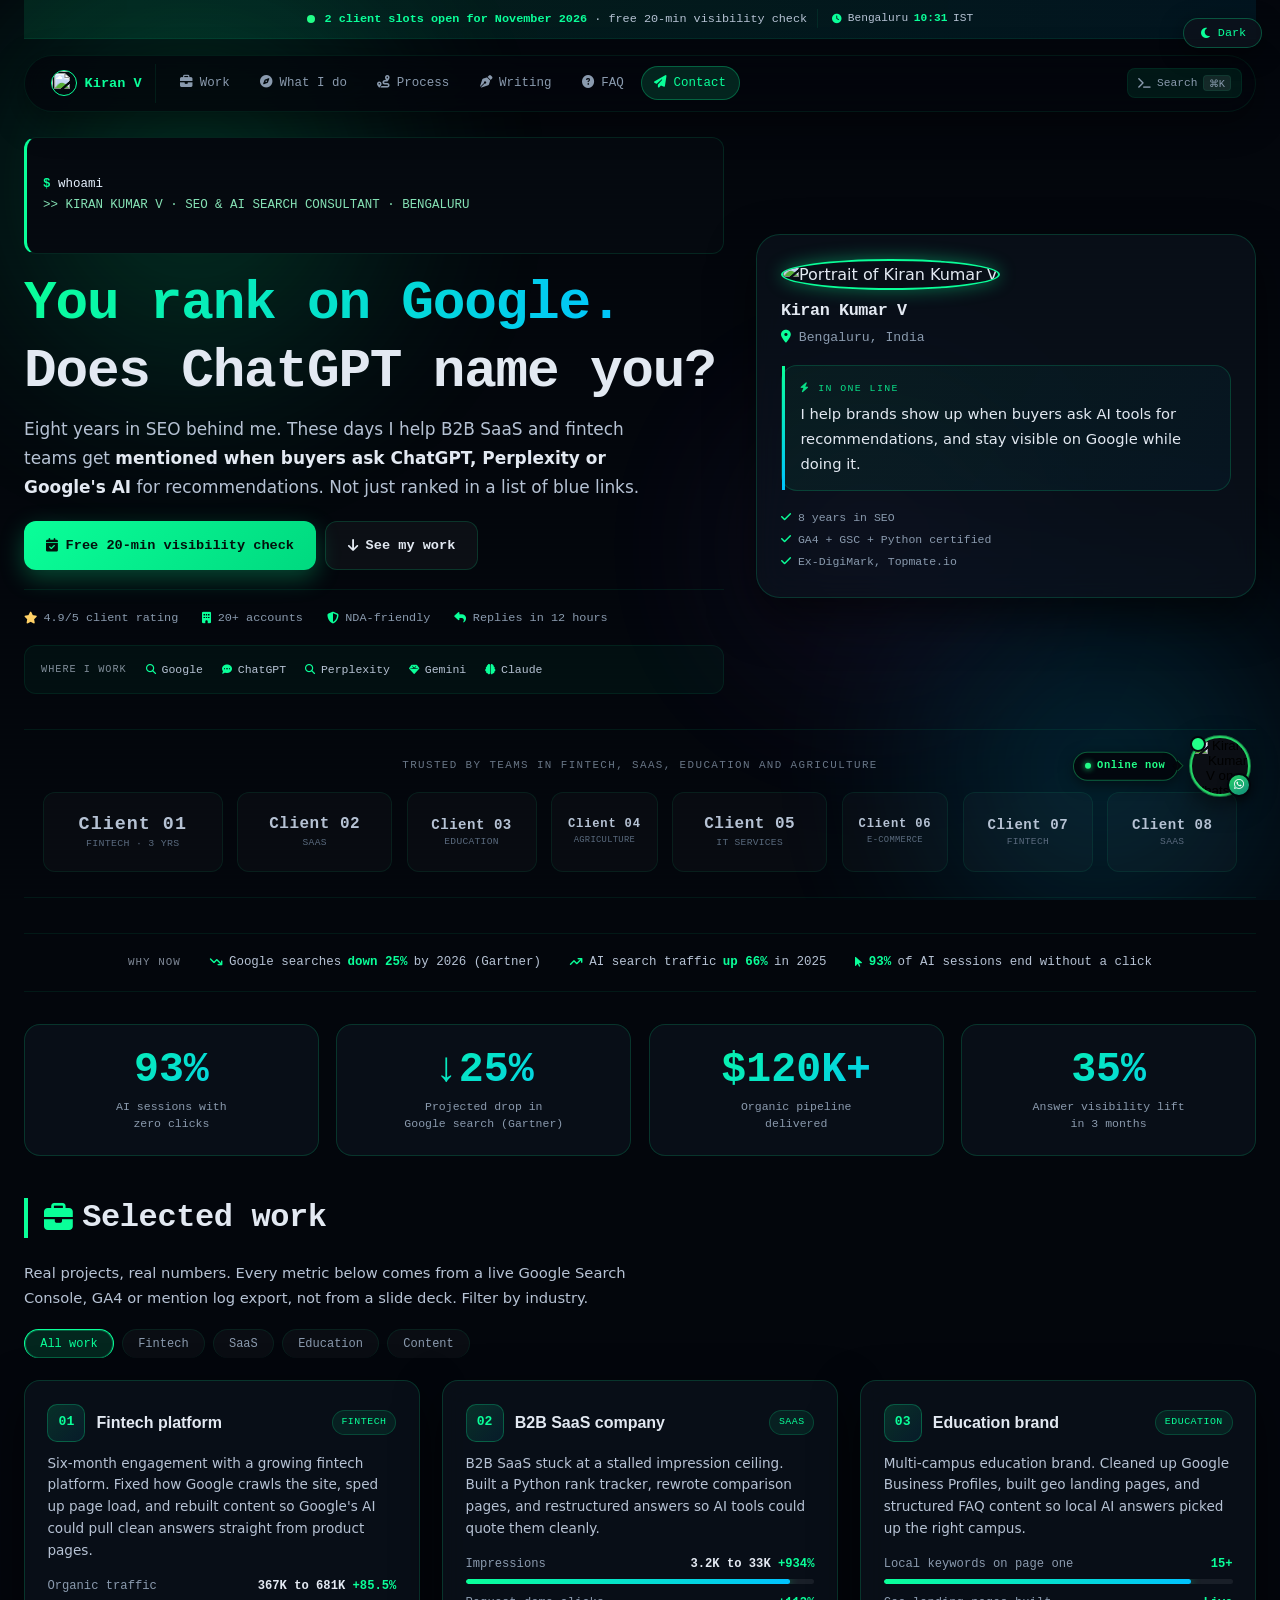
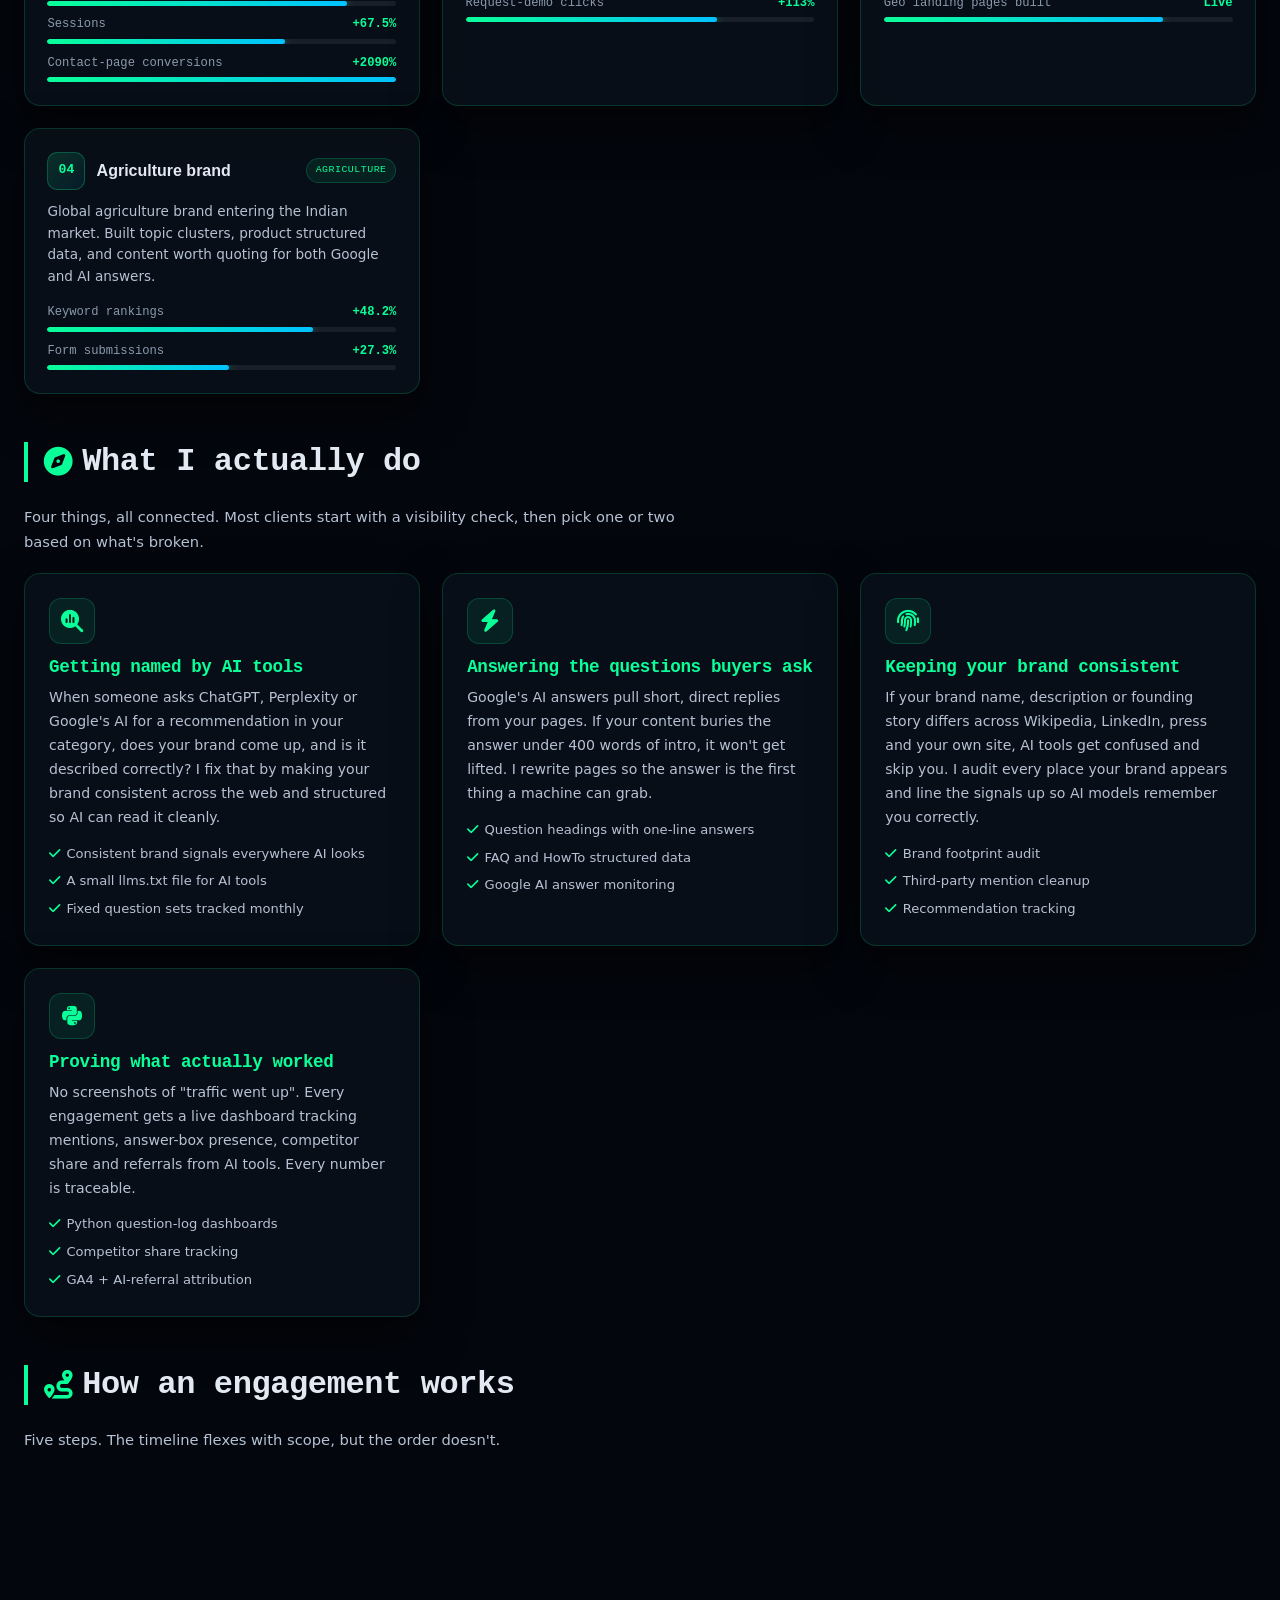
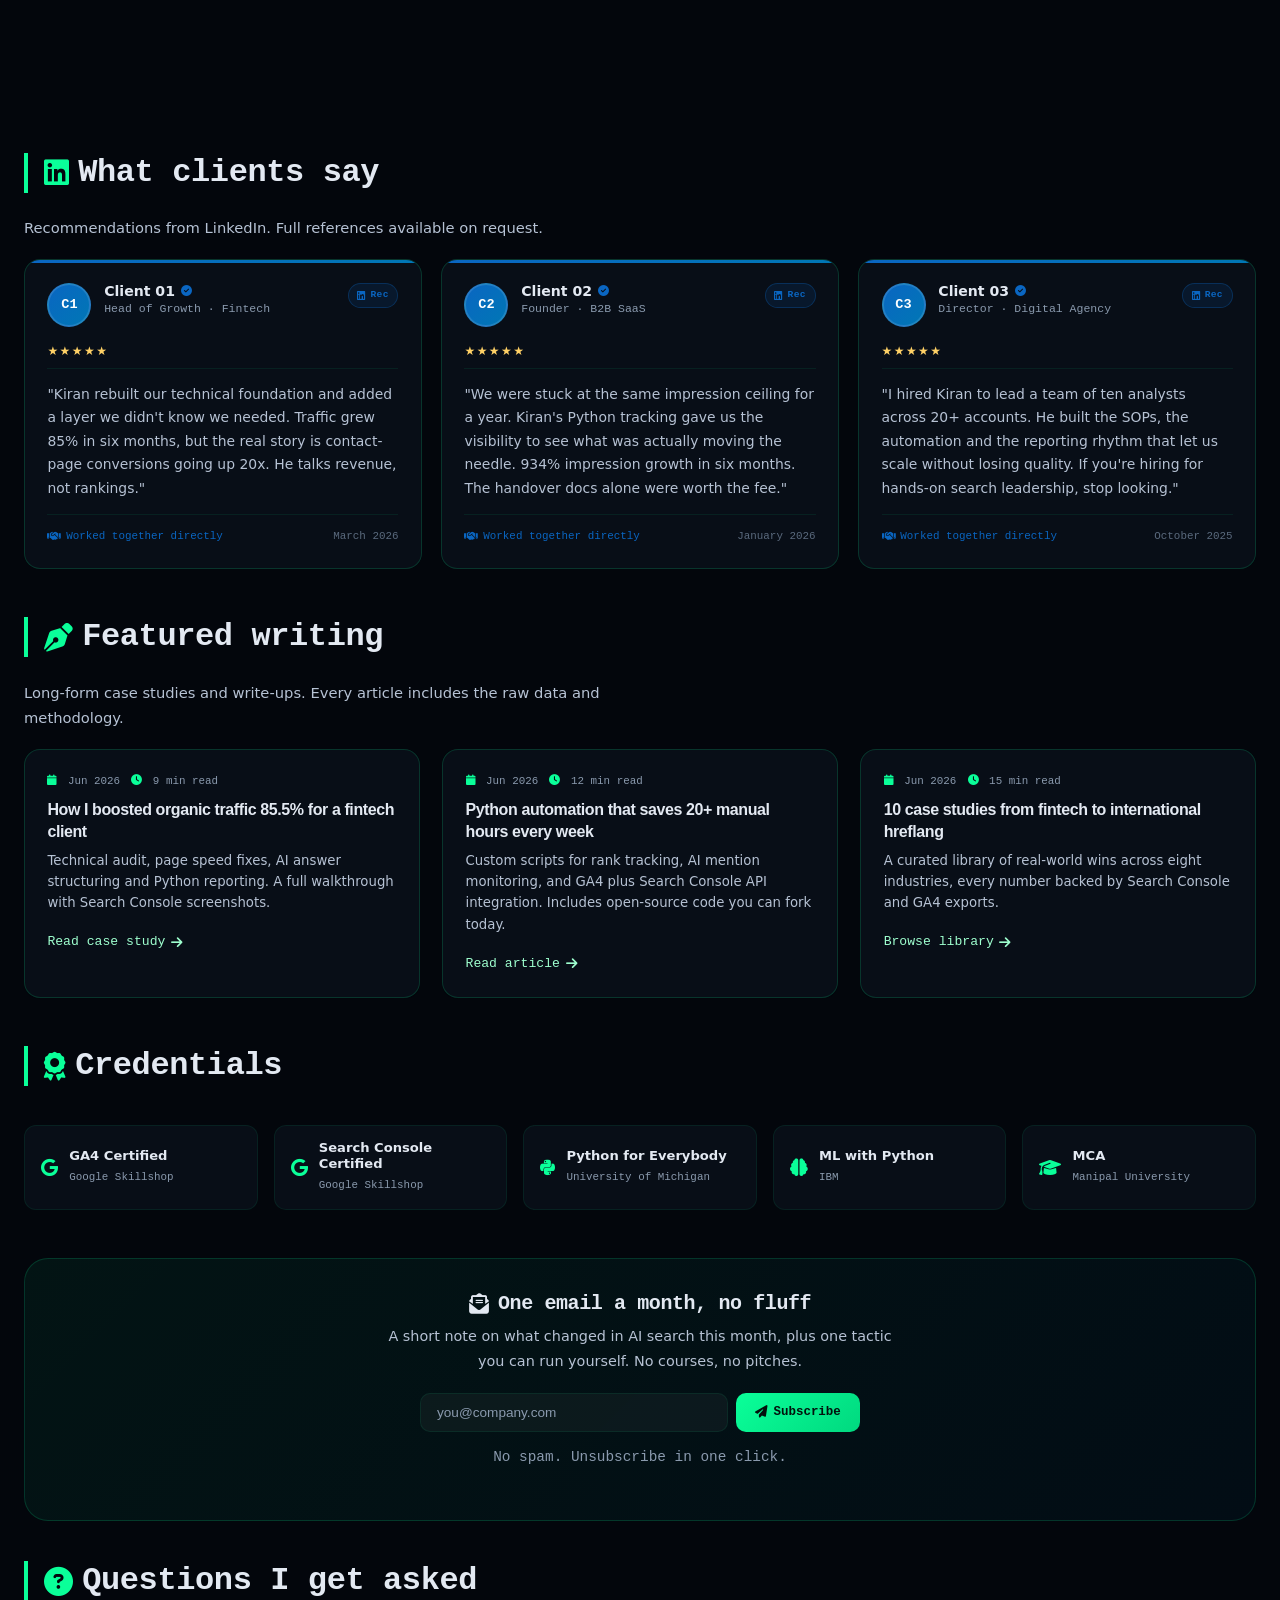
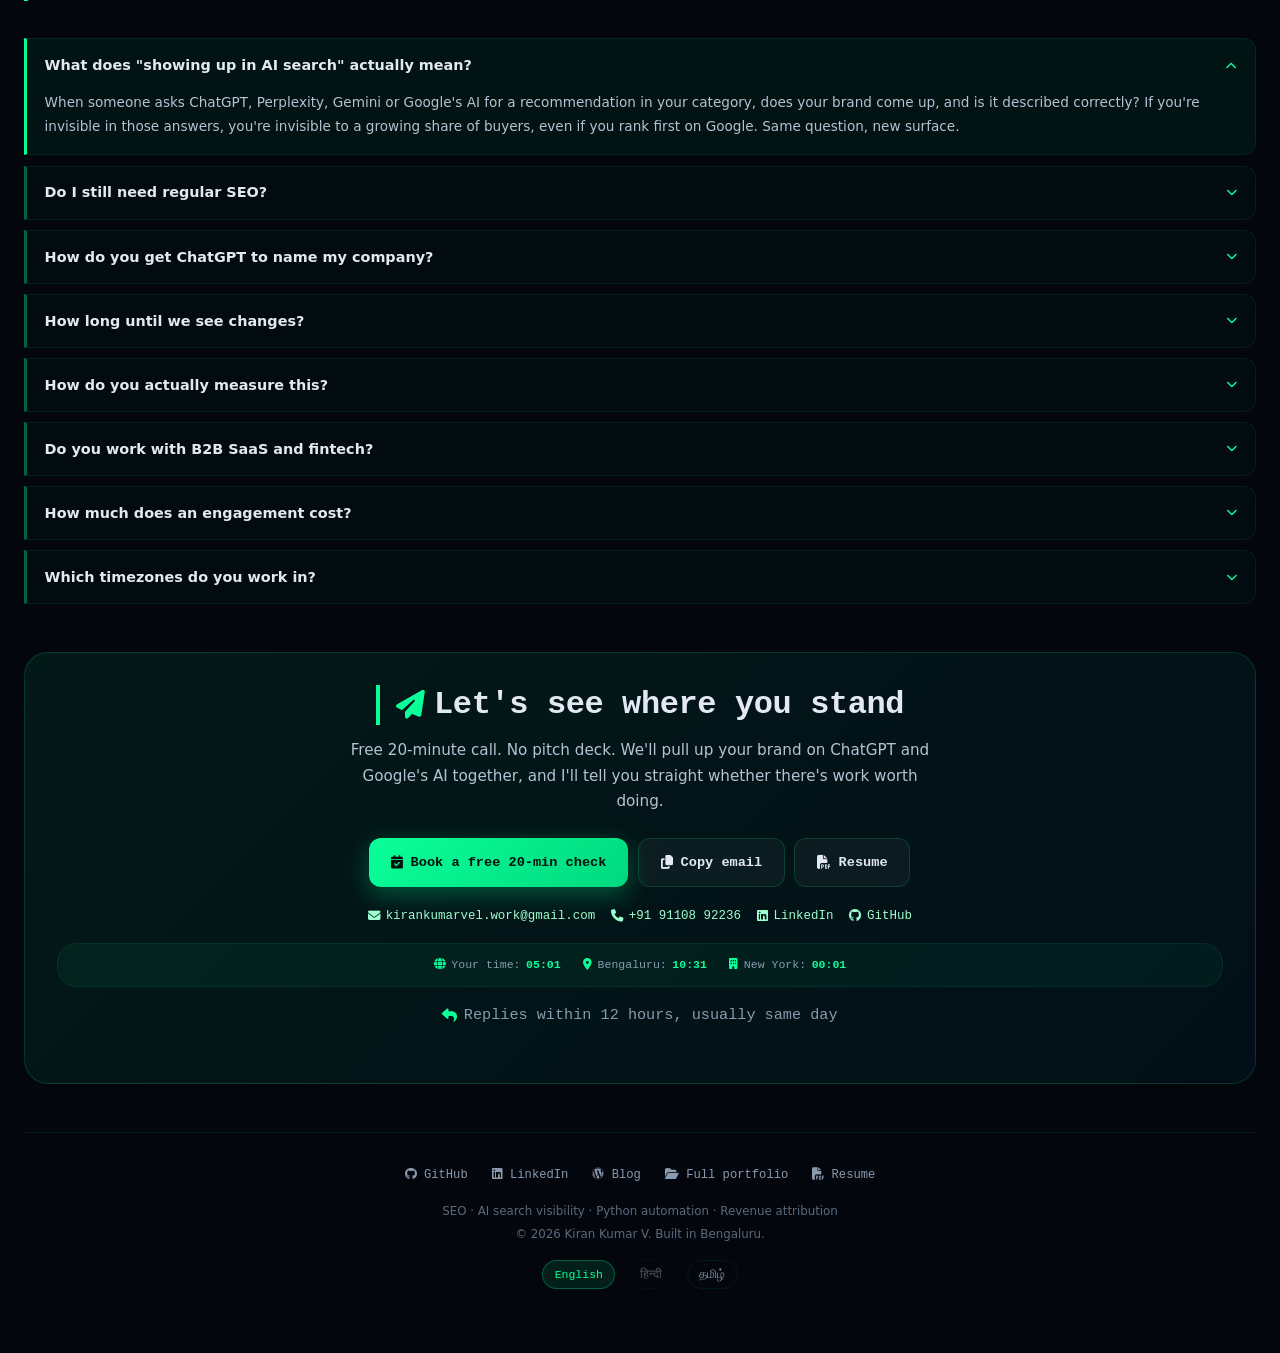
==== commit 78b16bab: "Updated Version 2 for 22-10-2026" ====
--- a/index.html
+++ b/index.html
@@ -4,9 +4,9 @@
 <meta charset="UTF-8" />
 <meta name="viewport" content="width=device-width, initial-scale=1.0, viewport-fit=cover" />
 
-<title>Kiran Kumar V — SEO & AI Search Consultant · Bengaluru, India</title>
-<meta name="description" content="Eight years in SEO. Now I help B2B SaaS and fintech brands get named when buyers ask ChatGPT, Perplexity or Google's AI for recommendations. $120K+ organic pipeline delivered across 20+ accounts." />
-<meta name="keywords" content="SEO consultant Bengaluru, AI search consultant, ChatGPT visibility consultant, GEO AEO LLMO consultant, AI search optimization India, B2B SaaS SEO expert, technical SEO consultant, Python SEO automation" />
+<title>Kiran Kumar V | SEO and AI Search Consultant, Bengaluru</title>
+<meta name="description" content="Eight years in SEO. I help B2B SaaS and fintech brands get named when buyers ask ChatGPT, Perplexity or Google's AI for recommendations. $120K+ organic pipeline delivered across 20+ accounts." />
+<meta name="keywords" content="SEO consultant Bengaluru, AI search consultant, ChatGPT visibility consultant, SEO expert India, B2B SaaS SEO, technical SEO, Python SEO automation, answer visibility" />
 <meta name="author" content="Kiran Kumar V" />
 <meta name="robots" content="index, follow, max-snippet:-1, max-image-preview:large" />
 <meta name="googlebot" content="index, follow" />
@@ -38,7 +38,7 @@
 <link rel="stylesheet" href="https://cdnjs.cloudflare.com/ajax/libs/font-awesome/6.5.2/css/all.min.css" />
 
 <meta property="og:type" content="profile" />
-<meta property="og:title" content="Kiran Kumar V — SEO & AI Search Consultant" />
+<meta property="og:title" content="Kiran Kumar V | SEO and AI Search Consultant" />
 <meta property="og:description" content="Eight years in SEO. Now I help brands get named when buyers ask AI tools for recommendations." />
 <meta property="og:url" content="https://kirankumarvel.github.io/" />
 <meta property="og:image" content="https://raw.githubusercontent.com/Kirankumarvel/kirankumarvel.github.io/main/picofme.png" />
@@ -50,7 +50,7 @@
 <meta property="profile:last_name" content="Kumar V" />
 
 <meta name="twitter:card" content="summary_large_image" />
-<meta name="twitter:title" content="Kiran Kumar V — SEO & AI Search Consultant" />
+<meta name="twitter:title" content="Kiran Kumar V | SEO and AI Search Consultant" />
 <meta name="twitter:description" content="Get named when buyers ask ChatGPT or Google's AI for recommendations." />
 <meta name="twitter:image" content="https://raw.githubusercontent.com/Kirankumarvel/kirankumarvel.github.io/main/picofme.png" />
 <meta name="twitter:creator" content="@kirankumarvel" />
@@ -65,7 +65,7 @@
       "name": "Kiran Kumar V",
       "givenName": "Kiran",
       "familyName": "Kumar V",
-      "jobTitle": "SEO & AI Search Consultant",
+      "jobTitle": "SEO and AI Search Consultant",
       "description": "Consultant with eight years of SEO experience helping B2B SaaS and fintech brands get recommended by ChatGPT, Perplexity, Gemini and Google's AI answers.",
       "url": "https://kirankumarvel.github.io/",
       "image": { "@type": "ImageObject", "url": "https://raw.githubusercontent.com/Kirankumarvel/kirankumarvel.github.io/main/picofme.png", "width": 110, "height": 110 },
@@ -81,11 +81,16 @@
       "worksFor": { "@type": "Organization", "name": "Independent Consultant" },
       "alumniOf": { "@type": "CollegeOrUniversity", "name": "Manipal University, Jaipur" },
       "knowsAbout": [
-        "Search Engine Optimization", "AI Search Visibility",
-        "Generative Engine Optimization", "Answer Engine Optimization",
-        "Large Language Model Optimization", "Python automation",
-        "Google Analytics 4", "Technical SEO", "Schema markup",
-        "llms.txt", "Entity optimization", "Citation readiness", "Core Web Vitals"
+        "Search Engine Optimization",
+        "AI Search Visibility",
+        "ChatGPT visibility",
+        "Perplexity citations",
+        "Google AI answers",
+        "Technical SEO",
+        "Content strategy",
+        "Python automation",
+        "Google Analytics 4",
+        "Schema markup"
       ],
       "knowsLanguage": [
         { "@type": "Language", "name": "English" },
@@ -107,7 +112,7 @@
       "@type": "WebSite",
       "@id": "https://kirankumarvel.github.io/#website",
       "url": "https://kirankumarvel.github.io/",
-      "name": "Kiran Kumar V — SEO & AI Search Consultant",
+      "name": "Kiran Kumar V | SEO and AI Search Consultant",
       "publisher": { "@id": "https://kirankumarvel.github.io/#person" },
       "inLanguage": "en"
     },
@@ -115,7 +120,7 @@
       "@type": "ProfilePage",
       "@id": "https://kirankumarvel.github.io/#webpage",
       "url": "https://kirankumarvel.github.io/",
-      "name": "Kiran Kumar V — SEO & AI Search Consultant",
+      "name": "Kiran Kumar V | SEO and AI Search Consultant",
       "isPartOf": { "@id": "https://kirankumarvel.github.io/#website" },
       "about": { "@id": "https://kirankumarvel.github.io/#person" },
       "mainEntity": { "@id": "https://kirankumarvel.github.io/#person" },
@@ -128,21 +133,21 @@
     {
       "@type": "Service",
       "@id": "https://kirankumarvel.github.io/#service",
-      "serviceType": "SEO & AI Search Consulting",
-      "name": "SEO & AI Search Consulting",
+      "serviceType": "SEO and AI Search Consulting",
+      "name": "SEO and AI Search Consulting",
       "provider": { "@id": "https://kirankumarvel.github.io/#person" },
       "areaServed": { "@type": "Place", "name": "Worldwide" },
       "audience": { "@type": "BusinessAudience", "name": "B2B SaaS, Fintech, IT Services, Education" },
-      "description": "Helping brands get found on Google and named by AI tools like ChatGPT and Perplexity. Technical SEO, content structure, and citation tracking.",
+      "description": "Helping brands get found on Google and named by AI tools like ChatGPT and Perplexity. Technical SEO, content structure, and mention tracking.",
       "hasOfferCatalog": {
         "@type": "OfferCatalog",
         "name": "Services",
         "itemListElement": [
-          { "@type": "Offer", "itemOffered": { "@type": "Service", "name": "AI Visibility Audit" } },
-          { "@type": "Offer", "itemOffered": { "@type": "Service", "name": "AI Search Optimization" } },
+          { "@type": "Offer", "itemOffered": { "@type": "Service", "name": "AI visibility audit" } },
+          { "@type": "Offer", "itemOffered": { "@type": "Service", "name": "AI search optimization" } },
           { "@type": "Offer", "itemOffered": { "@type": "Service", "name": "Technical SEO" } },
-          { "@type": "Offer", "itemOffered": { "@type": "Service", "name": "Content Strategy" } },
-          { "@type": "Offer", "itemOffered": { "@type": "Service", "name": "Measurement & Reporting" } }
+          { "@type": "Offer", "itemOffered": { "@type": "Service", "name": "Content strategy" } },
+          { "@type": "Offer", "itemOffered": { "@type": "Service", "name": "Measurement and reporting" } }
         ]
       }
     },
@@ -154,10 +159,10 @@
       "totalTime": "P6M",
       "step": [
         { "@type": "HowToStep", "position": 1, "name": "Audit", "text": "Check where your brand appears today across Google, ChatGPT, Perplexity and Google's AI answers. Run the questions your buyers actually ask." },
-        { "@type": "HowToStep", "position": 2, "name": "Map", "text": "List the questions, competitors, and sources that currently win those answers. Prioritise what's winnable." },
-        { "@type": "HowToStep", "position": 3, "name": "Fix", "text": "Technical SEO, content structure, schema, and citation-ready writing across your site and external profiles." },
-        { "@type": "HowToStep", "position": 4, "name": "Measure", "text": "Track citations, answer-box presence, and referral traffic month over month. Every claim traceable to a log." },
-        { "@type": "HowToStep", "position": 5, "name": "Automate", "text": "Python dashboards for prompt tracking and competitor share of voice. Cut manual reporting by 60%." }
+        { "@type": "HowToStep", "position": 2, "name": "Map", "text": "List the questions, competitors and sources that currently win those answers. Prioritise what is winnable." },
+        { "@type": "HowToStep", "position": 3, "name": "Fix", "text": "Technical SEO, content structure, schema, and writing that AI tools can quote cleanly. Across your site and the places AI tools pull from." },
+        { "@type": "HowToStep", "position": 4, "name": "Track", "text": "Monthly report on mentions, answer box presence, competitor share and referral traffic. Every claim traceable to a log." },
+        { "@type": "HowToStep", "position": 5, "name": "Automate", "text": "Python dashboards handle the repetitive tracking. Cuts manual reporting by 60%." }
       ]
     },
     {
@@ -165,24 +170,24 @@
       "@id": "https://kirankumarvel.github.io/#casestudies",
       "name": "Case Studies",
       "itemListElement": [
-        { "@type": "ListItem", "position": 1, "name": "Privo (Fintech): organic traffic +85.5%, contact conversions +2090%" },
-        { "@type": "ListItem", "position": 2, "name": "Gamize (SaaS): impressions +934%, demo clicks +113%" },
-        { "@type": "ListItem", "position": 3, "name": "Pageacademy (Education): 15+ local keywords on page one" },
-        { "@type": "ListItem", "position": 4, "name": "Netafim India (Agri): keyword rankings +48.2%" }
+        { "@type": "ListItem", "position": 1, "name": "Client 01 (Fintech): organic traffic +85.5%, contact conversions +2090%" },
+        { "@type": "ListItem", "position": 2, "name": "Client 02 (SaaS): impressions +934%, demo clicks +113%" },
+        { "@type": "ListItem", "position": 3, "name": "Client 03 (Education): 15+ local keywords on page one" },
+        { "@type": "ListItem", "position": 4, "name": "Client 04 (Agriculture): keyword rankings +48.2%" }
       ]
     },
     {
       "@type": "FAQPage",
       "@id": "https://kirankumarvel.github.io/#faq",
       "mainEntity": [
-        { "@type": "Question", "name": "What does 'AI search visibility' actually mean?", "acceptedAnswer": { "@type": "Answer", "text": "It means: when someone asks ChatGPT, Perplexity, Gemini or Google's AI for a recommendation in your category, does your brand come up — and is it described accurately? If you're invisible in those answers, you're invisible to a growing share of buyers, even if you rank on Google." } },
-        { "@type": "Question", "name": "Do I still need regular SEO?", "acceptedAnswer": { "@type": "Answer", "text": "Yes. AI tools pull from the same crawlable, well-structured web that Google does. Clean technical SEO, schema, and good content are still the foundation — I don't replace them, I build on them. Most of my work actually starts with fixing the SEO basics." } },
-        { "@type": "Question", "name": "How do you get ChatGPT to name my company?", "acceptedAnswer": { "@type": "Answer", "text": "By making sure your brand is described consistently across the web, cited in places ChatGPT trusts, and structured so the answer can be extracted cleanly. That means consistent entity signals, citation-worthy content, schema markup, and an llms.txt file. Then we track a fixed set of prompts to see whether the recommendation actually appears." } },
-        { "@type": "Question", "name": "How long until we see changes?", "acceptedAnswer": { "@type": "Answer", "text": "Technical fixes and schema updates can show up in weeks. Answer-box and citation gains usually take 2–4 months, depending on competition and how often the AI platform refreshes its sources. One client saw answer visibility climb 35% in three months." } },
-        { "@type": "Question", "name": "How do you actually measure this?", "acceptedAnswer": { "@type": "Answer", "text": "I run a fixed prompt set per topic every month across ChatGPT, Perplexity, Gemini and Google's AI answers. I record whether your brand is cited, linked, or summarised — plus competitor share of voice and referral traffic from AI surfaces. Everything is logged so improvements are provable." } },
-        { "@type": "Question", "name": "Do you work with B2B SaaS and fintech?", "acceptedAnswer": { "@type": "Answer", "text": "Those are my core verticals. I've delivered $120K+ in organic pipeline for clients including Gamize and Privo, and led a team of ten analysts across 20+ accounts. I also work in IT services, education, agriculture and e-commerce." } },
-        { "@type": "Question", "name": "How much does an engagement cost?", "acceptedAnswer": { "@type": "Answer", "text": "Start with a free 20-minute visibility check. From there, most clients begin with a 90-day sprint covering audit, fixes, and monthly measurement — then continue on retainer. Book a call for a specific quote based on scope." } },
-        { "@type": "Question", "name": "Which timezones do you work in?", "acceptedAnswer": { "@type": "Answer", "text": "I'm based in Bengaluru (IST) and regularly work with clients across US Eastern, US Pacific, UK, EU and APAC. Most calls happen in the overlap window — I'll suggest a time that works for you." } }
+        { "@type": "Question", "name": "What does showing up in AI search actually mean?", "acceptedAnswer": { "@type": "Answer", "text": "When someone asks ChatGPT, Perplexity, Gemini or Google's AI for a recommendation in your category, does your brand come up, and is it described correctly? If you are invisible in those answers, you are invisible to a growing share of buyers, even if you rank well on Google." } },
+        { "@type": "Question", "name": "Do I still need regular SEO?", "acceptedAnswer": { "@type": "Answer", "text": "Yes. AI tools pull from the same well-structured web that Google does. Clean technical SEO, structured data and good content are still the foundation. I do not replace them, I build on them. Most of my work starts with fixing the SEO basics." } },
+        { "@type": "Question", "name": "How do you get ChatGPT to name my company?", "acceptedAnswer": { "@type": "Answer", "text": "By making sure your brand is described consistently across the web, cited in places ChatGPT trusts, and structured so the answer can be pulled cleanly. That means consistent brand signals, content worth quoting, structured data, and a small file called llms.txt that tells AI tools what your site is about. Then we track a fixed set of questions to see whether the recommendation actually appears." } },
+        { "@type": "Question", "name": "How long until we see changes?", "acceptedAnswer": { "@type": "Answer", "text": "Technical fixes and structured data updates can show up in weeks. Answer box and mention gains usually take 2 to 4 months, depending on competition and how often the AI platform refreshes its sources. One client saw answer visibility climb 35% in three months." } },
+        { "@type": "Question", "name": "How do you actually measure this?", "acceptedAnswer": { "@type": "Answer", "text": "I run a fixed set of questions per topic every month across ChatGPT, Perplexity, Gemini and Google's AI answers. I record whether your brand is mentioned, linked or summarized, plus competitor share and referral traffic from AI surfaces. Everything is logged so improvements are provable." } },
+        { "@type": "Question", "name": "Do you work with B2B SaaS and fintech?", "acceptedAnswer": { "@type": "Answer", "text": "Those are my core verticals. I have delivered $120K+ in organic pipeline for clients including Gamize and Privo, and led a team of ten analysts across 20+ accounts. I also work in IT services, education, agriculture and e-commerce." } },
+        { "@type": "Question", "name": "How much does an engagement cost?", "acceptedAnswer": { "@type": "Answer", "text": "Start with a free 20-minute visibility check. Engagements start at $2K. Most clients begin with a 90-day sprint covering audit, fixes and monthly measurement, then continue on retainer. Book a call for a specific quote." } },
+        { "@type": "Question", "name": "Which timezones do you work in?", "acceptedAnswer": { "@type": "Answer", "text": "I am based in Bengaluru (IST) and regularly work with clients across US Eastern, US Pacific, UK, EU and APAC. Most calls happen in the overlap window. I will suggest a time that works for you." } }
       ]
     },
     {
@@ -207,13 +212,13 @@
 </script>
 
 <style>
-/* ============ TOKENS ============ */
 :root{
   --bg-0:#03060C; --bg-1:#0B0E14;
   --surface:rgba(12,18,28,.72); --surface-2:rgba(10,15,24,.9);
   --line:rgba(10,255,153,.16); --line-soft:rgba(10,255,153,.08);
   --accent:#0aff99; --accent-2:#00C2FF; --accent-3:#a06bff; --gold:#ffd166;
   --wa-green:#25D366; --wa-green-dark:#128C7E;
+  --linkedin:#0A66C2; --linkedin-dark:#0077B5;
   --text:#E3E9F2; --text-dim:#b6c2d4; --muted:#8a9aae; --muted-2:#5a6a7e;
   --radius-lg:24px; --radius-md:16px; --radius-sm:12px;
   --shadow:0 18px 46px rgba(0,0,0,.55);
@@ -233,7 +238,7 @@
 
 *,*::before,*::after{margin:0;padding:0;box-sizing:border-box}
 html{scroll-behavior:smooth;-webkit-text-size-adjust:100%;scrollbar-color:rgba(10,255,153,.4) transparent}
-body{background:var(--bg-0);color:var(--text);font-family:'Inter',system-ui,-apple-system,'Segoe UI',sans-serif;font-size:16px;line-height:1.7;min-height:100vh;padding:0 1.5rem 4rem;position:relative;overflow-x:hidden;transition:background .5s var(--ease),color .35s var(--ease);-webkit-font-smoothing:antialiased}
+body{background:var(--bg-0);color:var(--text);font-family:'Inter',system-ui,-apple-system,sans-serif;font-size:16px;line-height:1.7;min-height:100vh;padding:0 1.5rem 4rem;position:relative;overflow-x:hidden;transition:background .5s var(--ease),color .35s var(--ease);-webkit-font-smoothing:antialiased}
 
 .aurora{position:fixed;inset:0;z-index:0;pointer-events:none;overflow:hidden;opacity:.75}
 .aurora span{position:absolute;display:block;border-radius:50%;filter:blur(90px);opacity:.30;will-change:transform}
@@ -254,7 +259,7 @@
 section{scroll-margin-top:110px}
 
 h1,h2,h3,h4{font-family:'Fira Code','Inter',monospace;font-weight:600;letter-spacing:-.4px;line-height:1.25}
-h1{font-size:clamp(2.1rem,5.5vw,3.6rem);letter-spacing:-1.5px;font-weight:800}
+h1{font-size:clamp(2.1rem,5.5vw,3.4rem);letter-spacing:-1.2px;font-weight:800}
 h2{font-size:clamp(1.4rem,3vw,2rem);margin-bottom:1.4rem}
 h2.section-title{display:inline-flex;align-items:center;gap:.6rem;padding-left:1rem;border-left:4px solid var(--accent);position:relative}
 h2.section-title i{color:var(--accent);font-size:.9em}
@@ -267,7 +272,7 @@
 a:hover{color:var(--accent);border-bottom-color:var(--accent)}
 body.light-mode a{color:var(--accent);border-bottom-color:rgba(10,140,105,.4)}
 
-/* ============ AVAILABILITY BANNER WITH TIMEZONE ============ */
+/* AVAILABILITY BANNER */
 .availability-banner{position:relative;z-index:5;display:flex;align-items:center;justify-content:center;gap:.6rem;padding:.55rem 1rem;background:linear-gradient(90deg,rgba(10,255,153,.1),rgba(0,194,255,.08));border-bottom:1px solid var(--line-soft);font-family:'Fira Code',monospace;font-size:.74rem;color:var(--text-dim);text-align:center;flex-wrap:wrap}
 .availability-banner .pulse{display:inline-block;width:8px;height:8px;border-radius:50%;background:#22ff88;box-shadow:0 0 0 0 rgba(34,255,136,.75);animation:online-pulse 2s ease-out infinite;flex-shrink:0}
 @keyframes online-pulse{0%{box-shadow:0 0 0 0 rgba(34,255,136,.75)}70%{box-shadow:0 0 0 10px rgba(34,255,136,0)}100%{box-shadow:0 0 0 0 rgba(34,255,136,0)}}
@@ -276,7 +281,7 @@
 .availability-banner .tz i{color:var(--accent);font-size:.85em}
 .availability-banner .tz-time{color:var(--accent);font-weight:600}
 
-/* ============ NAV ============ */
+/* NAV */
 .sticky-nav{position:sticky;top:.75rem;z-index:200;display:flex;align-items:center;gap:.4rem;padding:.5rem .8rem;margin:1rem 0 1.6rem;background:rgba(3,6,12,.82);-webkit-backdrop-filter:blur(18px) saturate(150%);backdrop-filter:blur(18px) saturate(150%);border:1px solid var(--line-soft);border-radius:60px;box-shadow:0 10px 34px rgba(0,0,0,.42)}
 body.light-mode .sticky-nav{background:rgba(255,255,255,.85);box-shadow:0 10px 28px rgba(20,40,70,.10)}
 .nav-brand{display:flex;align-items:center;gap:.5rem;font-family:'Fira Code',monospace;font-weight:700;font-size:.85rem;color:var(--accent);padding:.4rem .8rem;border-right:1px solid var(--line-soft);margin-right:.3rem;border-bottom:none}
@@ -290,12 +295,12 @@
 .cmd-hint:hover{color:var(--accent);border-color:var(--accent);background:rgba(10,255,153,.15)}
 .cmd-hint kbd{background:rgba(255,255,255,.08);padding:.05rem .3rem;border-radius:4px;font-family:inherit;font-size:.65rem;border:1px solid var(--line-soft)}
 
-/* ============ HERO ============ */
+/* HERO */
 .hero-shell{margin-bottom:2.2rem;margin-top:.5rem}
 .hero-grid{display:grid;grid-template-columns:1.4fr 1fr;gap:2rem;align-items:center}
 @media (max-width:880px){.hero-grid{grid-template-columns:1fr;gap:1.4rem}}
 .hero-left h1{margin-bottom:.6rem}
-.hero-sub{font-size:1.1rem;color:var(--text-dim);margin-bottom:1rem;max-width:620px}
+.hero-sub{font-size:1.06rem;color:var(--text-dim);margin-bottom:1rem;max-width:620px}
 .hero-sub strong{color:var(--text)}
 .hero-ctas{display:flex;flex-wrap:wrap;gap:.6rem;margin:1.2rem 0}
 .btn{display:inline-flex;align-items:center;gap:.5rem;padding:.75rem 1.35rem;border-radius:12px;font-family:'Fira Code',monospace;font-size:.85rem;font-weight:600;text-decoration:none;border:none;cursor:pointer;transition:transform .25s var(--ease),box-shadow .25s var(--ease),background .25s;border-bottom:none;position:relative;will-change:transform}
@@ -329,21 +334,34 @@
 .direct-answer .label{font-family:'Fira Code',monospace;font-size:.62rem;letter-spacing:1.4px;text-transform:uppercase;color:var(--accent);opacity:.85}
 .direct-answer .answer{font-size:.92rem;font-weight:500;margin-top:.2rem;color:var(--text)}
 
-/* ============ CLIENT STRIP ============ */
-.client-strip{padding:1.4rem 1rem;margin:0 0 2.2rem;border-top:1px solid var(--line-soft);border-bottom:1px solid var(--line-soft);text-align:center}
-.client-strip .label{font-family:'Fira Code',monospace;font-size:.68rem;letter-spacing:1.4px;text-transform:uppercase;color:var(--muted);opacity:.7;margin-bottom:.9rem;display:block}
-.client-logos{display:flex;flex-wrap:wrap;justify-content:center;align-items:center;gap:1.2rem 2.4rem;opacity:.75}
-.client-logos span{font-family:'Fira Code',monospace;font-size:.95rem;font-weight:700;color:var(--text-dim);letter-spacing:.5px;transition:color .3s,transform .3s}
-.client-logos span:hover{color:var(--accent);transform:translateY(-2px)}
-
-/* ============ SHIFT STRIP ============ */
+/* CLIENT STRIP (varied sizes) */
+.client-strip{padding:1.6rem 1rem;margin:0 0 2.2rem;border-top:1px solid var(--line-soft);border-bottom:1px solid var(--line-soft);text-align:center}
+.client-strip-label{font-family:'Fira Code',monospace;font-size:.68rem;letter-spacing:1.4px;text-transform:uppercase;color:var(--muted);opacity:.75;margin-bottom:1.1rem;display:block}
+.client-logo-grid{display:flex;flex-wrap:wrap;justify-content:center;align-items:stretch;gap:.9rem}
+.client-logo{display:flex;flex-direction:column;align-items:center;justify-content:center;gap:.18rem;padding:1rem 1.3rem;background:rgba(255,255,255,.025);border:1px solid var(--line-soft);border-radius:12px;transition:all .35s var(--ease);cursor:default;text-align:center}
+.client-logo:hover{border-color:var(--accent);background:rgba(10,255,153,.05);transform:translateY(-3px);box-shadow:0 8px 20px rgba(10,255,153,.1)}
+.client-logo-name{font-family:'Fira Code',monospace;font-weight:700;color:var(--text-dim);letter-spacing:.5px;transition:color .3s;line-height:1.15}
+.client-logo:hover .client-logo-name{color:var(--accent)}
+.client-logo-industry{font-family:'Fira Code',monospace;font-size:.6rem;color:var(--muted-2);letter-spacing:.3px;text-transform:uppercase;line-height:1.2}
+.client-logo.size-xl{min-width:180px;padding:1.3rem 1.8rem}
+.client-logo.size-xl .client-logo-name{font-size:1.15rem;letter-spacing:1px}
+.client-logo.size-xl .client-logo-industry{font-size:.62rem}
+.client-logo.size-lg{min-width:155px;padding:1.15rem 1.5rem}
+.client-logo.size-lg .client-logo-name{font-size:1rem}
+.client-logo.size-md{min-width:130px;padding:1rem 1.2rem}
+.client-logo.size-md .client-logo-name{font-size:.88rem}
+.client-logo.size-sm{min-width:105px;padding:.75rem 1rem}
+.client-logo.size-sm .client-logo-name{font-size:.76rem;letter-spacing:.8px}
+.client-logo.size-sm .client-logo-industry{font-size:.55rem}
+
+/* SHIFT STRIP */
 .shift-strip{display:flex;flex-wrap:wrap;align-items:center;justify-content:center;gap:.6rem 1.8rem;padding:1.1rem 1rem;margin:0 0 2rem;border-top:1px solid var(--line-soft);border-bottom:1px solid var(--line-soft);font-family:'Fira Code',monospace;font-size:.78rem;color:var(--muted)}
 .shift-strip .label{opacity:.7;letter-spacing:1px;font-size:.68rem;text-transform:uppercase}
 .shift-strip span{display:flex;align-items:center;gap:.4rem;color:var(--text-dim);font-weight:500}
 .shift-strip i{color:var(--accent);font-size:.9em}
 .shift-strip .highlight{color:var(--accent);font-weight:700}
 
-/* ============ STATS ============ */
+/* STATS */
 .grid-stats{display:grid;grid-template-columns:repeat(auto-fit,minmax(190px,1fr));gap:1.1rem;margin-bottom:2.6rem}
 .seo-stat-badge{background:var(--surface);-webkit-backdrop-filter:blur(12px);backdrop-filter:blur(12px);border:1px solid var(--line);border-radius:var(--radius-md);padding:1.4rem 1rem;text-align:center;position:relative;overflow:hidden;transition:transform .4s var(--ease),border-color .4s,box-shadow .4s}
 .seo-stat-badge::after{content:"";position:absolute;bottom:0;left:50%;transform:translateX(-50%);width:0;height:2px;background:linear-gradient(90deg,transparent,var(--accent),transparent);transition:width .5s}
@@ -352,7 +370,7 @@
 .metric-number{display:block;font-family:'Fira Code',monospace;font-size:clamp(1.8rem,4vw,2.6rem);font-weight:800;line-height:1.1;background:linear-gradient(135deg,var(--accent),var(--accent-2));-webkit-background-clip:text;background-clip:text;color:transparent}
 .stat-label{display:block;margin-top:.4rem;font-size:.72rem;color:var(--muted);line-height:1.45;font-family:'Fira Code',monospace}
 
-/* ============ SECTIONS & CARDS ============ */
+/* SECTIONS */
 .section-wrap{margin-bottom:3rem}
 .grid-2col{display:grid;grid-template-columns:repeat(auto-fit,minmax(320px,1fr));gap:1.4rem}
 .grid-3col{display:grid;grid-template-columns:repeat(auto-fit,minmax(285px,1fr));gap:1.4rem}
@@ -361,7 +379,7 @@
 .card-icon{font-size:1.4rem;color:var(--accent);display:inline-flex;align-items:center;justify-content:center;width:46px;height:46px;border-radius:12px;background:rgba(10,255,153,.08);border:1px solid rgba(10,255,153,.18);margin-bottom:.8rem;transition:transform .4s,background .4s}
 .card:hover .card-icon{transform:translateY(-3px) rotate(-6deg);background:rgba(10,255,153,.16)}
 
-/* ============ WORK ============ */
+/* WORK */
 .work-filters{display:flex;flex-wrap:wrap;gap:.5rem;margin-bottom:1.4rem}
 .filter-chip{padding:.42rem .95rem;border-radius:40px;background:rgba(255,255,255,.03);border:1px solid var(--line-soft);color:var(--muted);font-family:'Fira Code',monospace;font-size:.75rem;cursor:pointer;transition:all .25s;border-bottom:none}
 .filter-chip:hover{color:var(--accent);border-color:rgba(10,255,153,.35)}
@@ -369,9 +387,11 @@
 .case-card{position:relative;background:var(--surface);-webkit-backdrop-filter:blur(14px);backdrop-filter:blur(14px);border:1px solid var(--line);border-radius:var(--radius-md);padding:1.4rem;box-shadow:var(--shadow);transition:all .35s var(--ease)}
 .case-card:hover{border-color:rgba(10,255,153,.45);box-shadow:var(--glow),var(--shadow);transform:translateY(-3px)}
 .case-card.hidden{display:none}
-.case-head{display:flex;align-items:center;justify-content:space-between;gap:.7rem;margin-bottom:.6rem}
-.case-head h3{margin:0;font-size:1.05rem}
-.case-tag{font-family:'Fira Code',monospace;font-size:.65rem;padding:.18rem .6rem;border-radius:20px;background:rgba(10,255,153,.08);color:var(--accent);border:1px solid rgba(10,255,153,.18);letter-spacing:.5px;text-transform:uppercase}
+.case-head{display:flex;align-items:center;justify-content:space-between;gap:.7rem;margin-bottom:.7rem}
+.case-brand{display:flex;align-items:center;gap:.7rem}
+.case-brand-mark{display:inline-flex;align-items:center;justify-content:center;width:38px;height:38px;border-radius:10px;background:linear-gradient(135deg,rgba(10,255,153,.14),rgba(0,194,255,.08));border:1px solid rgba(10,255,153,.25);color:var(--accent);font-family:'Fira Code',monospace;font-weight:700;font-size:.82rem;flex-shrink:0}
+.case-head h3{margin:0;font-size:1rem;color:var(--text);font-family:'Inter',sans-serif;font-weight:600;letter-spacing:0}
+.case-tag{font-family:'Fira Code',monospace;font-size:.62rem;padding:.18rem .55rem;border-radius:20px;background:rgba(10,255,153,.08);color:var(--accent);border:1px solid rgba(10,255,153,.18);letter-spacing:.5px;text-transform:uppercase;white-space:nowrap}
 .case-desc{font-size:.85rem;color:var(--text-dim);margin-bottom:.9rem;line-height:1.6}
 .case-metrics{display:flex;flex-direction:column;gap:.55rem}
 .metric-row{display:flex;justify-content:space-between;align-items:baseline;font-family:'Fira Code',monospace;font-size:.76rem;color:var(--muted)}
@@ -382,7 +402,7 @@
 .bar.in span{width:var(--w,60%)}
 body.light-mode .bar{background:rgba(0,0,0,.08)}
 
-/* ============ PROCESS ============ */
+/* PROCESS */
 .process-grid{display:grid;grid-template-columns:repeat(auto-fit,minmax(230px,1fr));gap:1rem;margin-top:1rem}
 .process-step{position:relative;background:var(--surface);-webkit-backdrop-filter:blur(12px);backdrop-filter:blur(12px);border:1px solid var(--line);border-radius:var(--radius-md);padding:1.3rem 1.2rem;transition:all .35s var(--ease)}
 .process-step:hover{border-color:rgba(10,255,153,.45);transform:translateY(-3px);box-shadow:var(--glow)}
@@ -390,40 +410,45 @@
 .process-step h4{font-size:.92rem;color:var(--accent);margin-bottom:.35rem;font-family:'Fira Code',monospace}
 .process-step p{font-size:.82rem;color:var(--text-dim);line-height:1.6}
 
-/* ============ TESTIMONIALS ============ */
-.testimonials-grid{display:grid;grid-template-columns:repeat(auto-fit,minmax(300px,1fr));gap:1.2rem}
-.testimonial{position:relative;background:var(--surface);-webkit-backdrop-filter:blur(14px);backdrop-filter:blur(14px);border:1px solid var(--line);border-radius:var(--radius-md);padding:1.5rem;display:flex;flex-direction:column;gap:.8rem;transition:all .35s}
-.testimonial:hover{border-color:rgba(10,255,153,.45);transform:translateY(-3px);box-shadow:var(--glow)}
-.testimonial-quote{font-size:.9rem;color:var(--text-dim);line-height:1.7;position:relative;padding-left:1.4rem}
-.testimonial-quote::before{content:"\201C";position:absolute;left:0;top:-.3rem;font-size:2.2rem;color:var(--accent);font-family:Georgia,serif;line-height:1;opacity:.6}
-.testimonial-author{display:flex;align-items:center;gap:.7rem;padding-top:.8rem;border-top:1px solid var(--line-soft)}
-.testimonial-avatar{width:42px;height:42px;border-radius:50%;background:linear-gradient(135deg,var(--accent),var(--accent-2));display:flex;align-items:center;justify-content:center;color:#03110c;font-weight:700;font-family:'Fira Code',monospace;font-size:.95rem;flex-shrink:0}
-.testimonial-author-info{flex:1}
-.testimonial-author-info strong{color:var(--text);font-size:.85rem;display:block;line-height:1.2}
-.testimonial-author-info span{font-size:.72rem;color:var(--muted);font-family:'Fira Code',monospace}
-.testimonial-stars{color:var(--gold);font-size:.72rem;letter-spacing:.15em;margin-top:.2rem}
-
-/* ============ WRITING ============ */
+/* LINKEDIN TESTIMONIALS */
+.linkedin-grid{display:grid;grid-template-columns:repeat(auto-fit,minmax(310px,1fr));gap:1.2rem}
+.linkedin-rec{position:relative;background:var(--surface);-webkit-backdrop-filter:blur(14px);backdrop-filter:blur(14px);border:1px solid var(--line);border-radius:var(--radius-md);padding:1.4rem;transition:all .35s var(--ease);overflow:hidden}
+.linkedin-rec::before{content:"";position:absolute;top:0;left:0;width:100%;height:3px;background:linear-gradient(90deg,#0A66C2,#0077B5)}
+.linkedin-rec:hover{border-color:rgba(10,102,194,.5);transform:translateY(-3px);box-shadow:0 0 26px rgba(10,102,194,.22),var(--shadow)}
+.linkedin-rec-header{display:flex;align-items:flex-start;gap:.8rem;margin-bottom:.9rem}
+.linkedin-rec-avatar{width:44px;height:44px;border-radius:50%;background:linear-gradient(135deg,#0A66C2,#0077B5);display:flex;align-items:center;justify-content:center;color:#fff;font-family:'Fira Code',monospace;font-weight:700;font-size:.85rem;flex-shrink:0;border:2px solid rgba(255,255,255,.12)}
+.linkedin-rec-meta{flex:1;min-width:0}
+.linkedin-rec-name{font-weight:600;color:var(--text);font-size:.88rem;display:flex;align-items:center;gap:.35rem;line-height:1.2;flex-wrap:wrap}
+.linkedin-rec-name .verified{color:#0A66C2;font-size:.78em}
+.linkedin-rec-role{font-size:.72rem;color:var(--muted);font-family:'Fira Code',monospace;margin-top:.15rem;line-height:1.3}
+.linkedin-badge{display:inline-flex;align-items:center;gap:.3rem;padding:.22rem .55rem;background:rgba(10,102,194,.12);border:1px solid rgba(10,102,194,.3);border-radius:20px;color:#0A66C2;font-size:.6rem;font-weight:600;font-family:'Fira Code',monospace;letter-spacing:.3px;white-space:nowrap;align-self:flex-start}
+body.light-mode .linkedin-badge{color:#0A66C2;background:rgba(10,102,194,.1)}
+.linkedin-rec-quote{font-size:.87rem;color:var(--text-dim);line-height:1.7;padding:.85rem 0;border-top:1px solid var(--line-soft);border-bottom:1px solid var(--line-soft);position:relative}
+.linkedin-rec-footer{display:flex;justify-content:space-between;align-items:center;gap:.5rem;padding-top:.75rem;font-size:.68rem;color:var(--muted-2);font-family:'Fira Code',monospace;flex-wrap:wrap}
+.linkedin-rec-footer .related{display:inline-flex;align-items:center;gap:.3rem;color:#0A66C2}
+.linkedin-stars{color:var(--gold);font-size:.75rem;letter-spacing:.12em;margin-bottom:.4rem}
+
+/* WRITING */
 .writing-card{position:relative;background:var(--surface);-webkit-backdrop-filter:blur(14px);backdrop-filter:blur(14px);border:1px solid var(--line);border-radius:var(--radius-md);padding:1.4rem;transition:all .35s}
 .writing-card:hover{border-color:rgba(10,255,153,.45);transform:translateY(-3px);box-shadow:var(--glow)}
 .writing-meta{display:flex;flex-wrap:wrap;gap:.4rem .7rem;font-family:'Fira Code',monospace;font-size:.68rem;color:var(--muted);margin-bottom:.5rem}
 .writing-meta i{color:var(--accent);margin-right:.25rem}
-.writing-card h3{font-size:1rem;line-height:1.4;margin-bottom:.4rem}
+.writing-card h3{font-size:1rem;line-height:1.4;margin-bottom:.4rem;color:var(--text);font-family:'Inter',sans-serif;font-weight:600}
 .writing-card p{font-size:.83rem;color:var(--text-dim);margin-bottom:.8rem;line-height:1.6}
 .writing-link{font-size:.82rem;font-family:'Fira Code',monospace;border-bottom:none;display:inline-flex;align-items:center;gap:.35rem}
 .writing-link:hover{gap:.55rem}
 
-/* ============ AWARDS STRIP ============ */
+/* AWARDS */
 .awards-strip{display:grid;grid-template-columns:repeat(auto-fit,minmax(180px,1fr));gap:1rem;margin-top:1rem}
 .award{display:flex;align-items:center;gap:.7rem;padding:.9rem 1rem;background:var(--surface);border:1px solid var(--line-soft);border-radius:12px;font-size:.8rem;color:var(--text-dim);transition:all .3s}
 .award:hover{border-color:rgba(10,255,153,.35);transform:translateY(-2px)}
 .award i{color:var(--accent);font-size:1.1rem;flex-shrink:0}
-.award strong{display:block;color:var(--text);font-size:.82rem;margin-bottom:.1rem}
+.award strong{display:block;color:var(--text);font-size:.82rem;margin-bottom:.1rem;line-height:1.2}
 .award span{font-family:'Fira Code',monospace;font-size:.68rem;color:var(--muted)}
 
-/* ============ NEWSLETTER ============ */
+/* NEWSLETTER */
 .newsletter{position:relative;background:linear-gradient(135deg,rgba(10,255,153,.06),rgba(0,194,255,.04));border:1px solid var(--line);border-radius:var(--radius-lg);padding:2rem;margin-bottom:2.5rem;text-align:center;overflow:hidden}
-.newsletter h3{margin:0 0 .5rem;font-size:1.3rem;color:var(--text);display:flex;align-items:center;justify-content:center;gap:.6rem;font-family:'Fira Code',monospace}
+.newsletter h3{margin:0 0 .5rem;font-size:1.25rem;color:var(--text);display:flex;align-items:center;justify-content:center;gap:.6rem;font-family:'Fira Code',monospace}
 .newsletter p{font-size:.9rem;margin-bottom:1.2rem;max-width:520px;margin-left:auto;margin-right:auto}
 .newsletter-form{display:flex;flex-wrap:wrap;gap:.5rem;max-width:440px;margin:0 auto;justify-content:center}
 .newsletter-form input{flex:1;min-width:200px;padding:.7rem 1rem;border-radius:10px;background:rgba(255,255,255,.04);border:1px solid var(--line-soft);color:var(--text);font-family:'Inter',sans-serif;font-size:.85rem;outline:none;transition:all .2s}
@@ -433,7 +458,7 @@
 .newsletter-form button:hover{transform:translateY(-1px);box-shadow:0 8px 20px rgba(10,255,153,.3)}
 .newsletter-note{font-size:.72rem;color:var(--muted);margin-top:.8rem;font-family:'Fira Code',monospace}
 
-/* ============ FAQ ============ */
+/* FAQ */
 .faq-list{display:flex;flex-direction:column;gap:.65rem;margin-top:.9rem}
 details.faq{border:1px solid var(--line-soft);border-left:3px solid rgba(10,255,153,.35);border-radius:0 var(--radius-sm) var(--radius-sm) 0;background:rgba(10,255,153,.025);overflow:hidden;transition:border-color .3s,background .3s}
 details.faq[open]{border-left-color:var(--accent);background:rgba(10,255,153,.055)}
@@ -445,18 +470,21 @@
 details.faq summary:hover{color:var(--accent)}
 details.faq .faq-body{padding:0 1.1rem 1rem;font-size:.85rem;color:var(--text-dim);line-height:1.75}
 
-/* ============ CONTACT ============ */
+/* CONTACT */
 .contact-cta{position:relative;background:linear-gradient(135deg,rgba(10,255,153,.08),rgba(0,194,255,.05));border:1px solid var(--line);border-radius:var(--radius-lg);padding:2rem;text-align:center;overflow:hidden}
 .contact-cta h2{font-size:clamp(1.4rem,3.5vw,2rem);margin-bottom:.6rem}
 .contact-cta p{font-size:.95rem;margin-bottom:1.4rem;max-width:600px;margin-left:auto;margin-right:auto}
 .contact-actions{display:flex;flex-wrap:wrap;justify-content:center;gap:.6rem;margin-bottom:1.2rem}
 .contact-links{display:flex;flex-wrap:wrap;justify-content:center;gap:1rem;font-family:'Fira Code',monospace;font-size:.78rem;color:var(--muted)}
 .contact-links a{border-bottom:none;display:inline-flex;align-items:center;gap:.35rem}
-.contact-tz{display:inline-flex;align-items:center;gap:.4rem;font-size:.74rem;color:var(--muted);margin-top:.8rem;padding:.35rem .8rem;background:rgba(10,255,153,.05);border:1px solid var(--line-soft);border-radius:20px;font-family:'Fira Code',monospace}
-.contact-tz i{color:var(--accent)}
-.contact-tz strong{color:var(--accent)}
-
-/* ============ FOOTER ============ */
+.contact-tz-row{display:flex;flex-wrap:wrap;justify-content:center;align-items:center;gap:.6rem 1.4rem;margin-top:1rem;padding:.7rem 1rem;background:rgba(10,255,153,.05);border:1px solid var(--line-soft);border-radius:20px;font-family:'Fira Code',monospace;font-size:.72rem;color:var(--muted)}
+.contact-tz-row span{display:inline-flex;align-items:center;gap:.35rem}
+.contact-tz-row i{color:var(--accent)}
+.contact-tz-row strong{color:var(--accent);font-weight:600}
+.contact-response{margin-top:1rem;font-size:.78rem;color:var(--muted);font-family:'Fira Code',monospace;display:inline-flex;align-items:center;gap:.4rem}
+.contact-response i{color:var(--accent)}
+
+/* FOOTER */
 footer{text-align:center;margin-top:3rem;padding-top:2rem;border-top:1px solid var(--line-soft);font-size:.8rem;color:var(--muted)}
 .footer-links{display:flex;justify-content:center;flex-wrap:wrap;gap:.6rem 1.5rem;margin-bottom:.9rem;font-family:'Fira Code',monospace;font-size:.76rem}
 .footer-links a{border-bottom:none;color:var(--muted)}
@@ -466,8 +494,9 @@
 .footer-lang a{padding:.25rem .7rem;border:1px solid var(--line-soft);border-radius:20px;color:var(--muted);border-bottom:1px solid var(--line-soft)}
 .footer-lang a:hover{color:var(--accent);border-color:var(--accent)}
 .footer-lang a.active{background:rgba(10,255,153,.1);color:var(--accent);border-color:rgba(10,255,153,.28)}
-
-/* ============ WHATSAPP FLOATING ============ */
+.footer-lang a[aria-disabled="true"]{opacity:.55;cursor:not-allowed}
+
+/* WHATSAPP FLOATING */
 .wa-float{position:fixed;bottom:6.5rem;right:1.9rem;z-index:10030;display:flex;flex-direction:column;align-items:flex-end;gap:.5rem}
 .wa-btn{position:relative;width:60px;height:60px;border-radius:50%;display:flex;align-items:center;justify-content:center;background:#0B0E14;border:2px solid var(--wa-green);cursor:pointer;box-shadow:0 8px 26px rgba(0,0,0,.55),0 0 0 0 rgba(37,211,102,.4);transition:transform .3s var(--ease),box-shadow .3s var(--ease),border-color .3s;padding:0;overflow:visible;animation:wa-glow 3s ease-in-out infinite}
 @keyframes wa-glow{0%,100%{box-shadow:0 8px 26px rgba(0,0,0,.55),0 0 0 0 rgba(37,211,102,.4)}50%{box-shadow:0 8px 26px rgba(0,0,0,.55),0 0 0 10px rgba(37,211,102,0)}}
@@ -498,7 +527,7 @@
 body.light-mode .wa-menu a{color:var(--text)}
 body.light-mode .wa-menu::after{border-top-color:rgba(10,140,105,.25)}
 
-/* ============ COMMAND PALETTE ============ */
+/* COMMAND PALETTE */
 .cmd-overlay{position:fixed;inset:0;z-index:10080;background:rgba(3,6,12,.75);-webkit-backdrop-filter:blur(8px);backdrop-filter:blur(8px);display:flex;align-items:flex-start;justify-content:center;padding-top:14vh;opacity:0;pointer-events:none;transition:opacity .2s var(--ease)}
 .cmd-overlay.open{opacity:1;pointer-events:auto}
 .cmd-box{width:min(560px,92vw);background:rgba(10,15,24,.98);border:1px solid rgba(10,255,153,.28);border-radius:16px;box-shadow:0 24px 60px rgba(0,0,0,.7),0 0 0 1px rgba(10,255,153,.08);overflow:hidden;transform:translateY(-8px) scale(.98);transition:transform .2s var(--ease)}
@@ -516,20 +545,20 @@
 .cmd-item.active,.cmd-item:hover{background:rgba(10,255,153,.11);color:var(--text)}
 .cmd-empty{padding:1.5rem;text-align:center;color:var(--muted);font-family:'Fira Code',monospace;font-size:.78rem}
 
-/* ============ THEME + BACK TOP ============ */
+/* THEME + BACK TOP */
 .theme-toggle{position:fixed;top:1.1rem;right:1.1rem;z-index:10020;display:flex;align-items:center;gap:.5rem;padding:.45rem .95rem .45rem 1.05rem;border-radius:40px;background:rgba(12,18,28,.85);-webkit-backdrop-filter:blur(14px);backdrop-filter:blur(14px);border:1px solid rgba(10,255,153,.28);color:var(--accent);font-family:'Fira Code',monospace;font-size:.74rem;cursor:pointer;box-shadow:0 6px 24px rgba(0,0,0,.45);transition:all .3s var(--ease)}
 .theme-toggle:hover{transform:scale(1.04);border-color:var(--accent);box-shadow:0 0 22px rgba(10,255,153,.28)}
 body.light-mode .theme-toggle{background:rgba(255,255,255,.92);border-color:rgba(10,140,105,.28)}
-.back-top{position:fixed;bottom:2rem;right:2rem;z-index:10020;width:46px;height:46px;border-radius:50%;display:flex;align-items:center;justify-content:center;background:rgba(12,18,28,.85);-webkit-backdrop-filter:blur(14px);backdrop-filter:blur(14px);border:1px solid rgba(10,255,153,.28);color:var(--accent);font-size:1rem;cursor:pointer;box-shadow:0 6px 24px rgba(0,0,0,.45);opacity:0;transform:translateY(18px) scale(.85);pointer-events:none;transition:opacity .35s,transform .35s,box-shadow .3s}
+.back-top{position:fixed;bottom:2rem;right:2rem;z-index:10020;width:46px;height:46px;border-radius:50%;display:flex;align-items:center;justify-content:center;background:rgba(12,18,28,.85);-webkit-backdrop-filter:blur(14px);backdrop-filter:blur(14px);border:1px solid rgba(10,255,153,.28);color:var(--accent);font-size:1rem;cursor:pointer;box-shadow:0 6px 24px rgba(0,0,0,.45);opacity:0;transform:translateY(18px) scale(.85);pointer-events:none;transition:opacity .35s,transform .35s,box-shadow .3s;border-bottom:none}
 .back-top.visible{opacity:1;transform:none;pointer-events:auto}
 .back-top:hover{box-shadow:0 0 24px rgba(10,255,153,.4);transform:translateY(-3px) scale(1.06)}
 body.light-mode .back-top{background:rgba(255,255,255,.92);border-color:rgba(10,140,105,.28)}
 
-/* ============ TOAST ============ */
+/* TOAST */
 .toast{position:fixed;bottom:2rem;left:50%;transform:translate(-50%,26px);z-index:10060;display:flex;align-items:center;gap:.6rem;padding:.7rem 1.25rem;border-radius:40px;background:rgba(10,15,24,.96);border:1px solid rgba(10,255,153,.35);color:var(--accent);font-family:'Fira Code',monospace;font-size:.78rem;box-shadow:0 14px 40px rgba(0,0,0,.6);opacity:0;pointer-events:none;transition:opacity .3s,transform .3s}
 .toast.show{opacity:1;transform:translate(-50%,0)}
 
-/* ============ REVEAL + PROGRESS ============ */
+/* REVEAL + PROGRESS */
 .reveal{opacity:0;transform:translateY(24px);transition:opacity .7s var(--ease-out),transform .7s var(--ease-out);transition-delay:var(--d,0ms)}
 .reveal.in{opacity:1;transform:none}
 .scroll-progress{position:fixed;top:0;left:0;height:2px;width:100%;z-index:10040;transform-origin:0 50%;transform:scaleX(0);background:linear-gradient(90deg,var(--accent),var(--accent-2),var(--accent-3));box-shadow:0 0 12px rgba(10,255,153,.6)}
@@ -539,7 +568,6 @@
 ::-webkit-scrollbar-thumb{background:rgba(10,255,153,.3);border-radius:10px}
 ::-webkit-scrollbar-thumb:hover{background:var(--accent)}
 
-/* ============ RESPONSIVE ============ */
 @media (max-width:920px){.grid-2col,.grid-3col{grid-template-columns:1fr}.nav-brand{display:none}}
 @media (max-width:820px){
   body{padding:0 .9rem 5rem}
@@ -560,7 +588,10 @@
   .wa-menu a{font-size:.78rem;padding:.55rem .8rem}
   .availability-banner{font-size:.66rem;flex-wrap:wrap;gap:.35rem}
   .availability-banner .tz{padding-left:.5rem;font-size:.62rem}
-  .client-logos{gap:.9rem 1.6rem;font-size:.85rem}
+  .client-logo-grid{gap:.6rem}
+  .client-logo{min-width:100px !important;padding:.7rem 1rem !important}
+  .client-logo.size-xl{min-width:130px !important}
+  .client-logo.size-lg{min-width:115px !important}
 }
 @media (max-width:480px){
   body{padding:0 .55rem 5rem}
@@ -588,7 +619,7 @@
 @media print{
   body{background:#fff;color:#000;padding:0}
   .theme-toggle,.back-top,.sticky-nav,.scroll-progress,.availability-banner,.cmd-overlay,.wa-float{display:none !important}
-  .card,.case-card,.process-step,.testimonial{border:1px solid #ccc;break-inside:avoid;box-shadow:none}
+  .card,.case-card,.process-step,.linkedin-rec{border:1px solid #ccc;break-inside:avoid;box-shadow:none}
 }
 </style>
 </head>
@@ -601,7 +632,7 @@
 <!-- AVAILABILITY + TIMEZONE -->
 <div class="availability-banner" role="status">
   <span class="pulse" aria-hidden="true"></span>
-  <span><strong>2 client slots open for November 2026</strong> — free 20-min visibility check</span>
+  <span><strong>2 client slots open for November 2026</strong> · free 20-min visibility check</span>
   <span class="tz" aria-label="Local time in Bengaluru">
     <i class="fas fa-clock" aria-hidden="true"></i>
     Bengaluru <span class="tz-time" id="tzLocal">--:--</span> IST
@@ -621,10 +652,10 @@
 <div class="wa-float" id="waFloat">
   <span class="wa-label" aria-hidden="true">Online now</span>
   <button class="wa-btn" id="waBtn" type="button"
-          aria-label="Open WhatsApp contact menu. I am online now."
+          aria-label="Open WhatsApp contact menu"
           aria-expanded="false" aria-controls="waMenu">
     <img src="https://raw.githubusercontent.com/Kirankumarvel/kirankumarvel.github.io/main/picofme.png"
-         alt="Kiran Kumar V — WhatsApp"
+         alt="Kiran Kumar V on WhatsApp"
          class="wa-avatar" width="60" height="60" loading="lazy" decoding="async" />
     <span class="wa-badge" aria-hidden="true"><i class="fab fa-whatsapp"></i></span>
     <span class="wa-online-dot" aria-hidden="true"></span>
@@ -658,7 +689,7 @@
   <div class="cmd-box">
     <div class="cmd-input-wrap">
       <i class="fas fa-search" aria-hidden="true"></i>
-      <input type="text" class="cmd-input" id="cmdInput" placeholder="Jump to a section, case study, or link…" autocomplete="off" />
+      <input type="text" class="cmd-input" id="cmdInput" placeholder="Jump to a section, case study, or link" autocomplete="off" />
       <span class="cmd-esc">ESC</span>
     </div>
     <div class="cmd-results" id="cmdResults"></div>
@@ -672,7 +703,7 @@
 <div class="container">
 
   <nav class="sticky-nav" id="mainNav" aria-label="Main navigation">
-    <a href="#hero" class="nav-brand" aria-label="Kiran Kumar V — Home">
+    <a href="#hero" class="nav-brand" aria-label="Kiran Kumar V Home">
       <img src="https://raw.githubusercontent.com/Kirankumarvel/kirankumarvel.github.io/main/picofme.png" alt="" />
       Kiran V
     </a>
@@ -720,7 +751,7 @@
           <span><i class="fas fa-star" style="color:var(--gold)" aria-hidden="true"></i> 4.9/5 client rating</span>
           <span><i class="fas fa-building" aria-hidden="true"></i> 20+ accounts</span>
           <span><i class="fas fa-shield-halved" aria-hidden="true"></i> NDA-friendly</span>
-          <span><i class="fas fa-globe" aria-hidden="true"></i> US · EU · APAC clients</span>
+          <span><i class="fas fa-reply" aria-hidden="true"></i> Replies in 12 hours</span>
         </div>
 
         <div class="platform-strip" aria-label="Where clients get found">
@@ -745,7 +776,7 @@
         <div class="direct-answer" id="direct-answer">
           <div class="label"><i class="fas fa-bolt" aria-hidden="true"></i> In one line</div>
           <div class="answer">
-            I help brands show up when buyers ask AI tools for recommendations —
+            I help brands show up when buyers ask AI tools for recommendations,
             and stay visible on Google while doing it.
           </div>
         </div>
@@ -758,25 +789,50 @@
     </div>
   </section>
 
-  <!-- CLIENT STRIP -->
+  <!-- CLIENT LOGO STRIP -->
   <div class="client-strip" aria-label="Clients worked with">
-    <span class="label">Worked with</span>
-    <div class="client-logos">
-      <span>PRIVO</span>
-      <span>GAMIZE</span>
-      <span>PAGEACADEMY</span>
-      <span>NETAFIM</span>
-      <span>DIGIMARK</span>
-      <span>TOPMATE</span>
-      <span>RSD DIGITAL</span>
+    <span class="client-strip-label">Trusted by teams in fintech, SaaS, education and agriculture</span>
+    <div class="client-logo-grid">
+      <div class="client-logo size-xl">
+        <span class="client-logo-name">Client 01</span>
+        <span class="client-logo-industry">Fintech · 3 yrs</span>
+      </div>
+      <div class="client-logo size-lg">
+        <span class="client-logo-name">Client 02</span>
+        <span class="client-logo-industry">SaaS</span>
+      </div>
+      <div class="client-logo size-md">
+        <span class="client-logo-name">Client 03</span>
+        <span class="client-logo-industry">Education</span>
+      </div>
+      <div class="client-logo size-sm">
+        <span class="client-logo-name">Client 04</span>
+        <span class="client-logo-industry">Agriculture</span>
+      </div>
+      <div class="client-logo size-lg">
+        <span class="client-logo-name">Client 05</span>
+        <span class="client-logo-industry">IT Services</span>
+      </div>
+      <div class="client-logo size-sm">
+        <span class="client-logo-name">Client 06</span>
+        <span class="client-logo-industry">E-commerce</span>
+      </div>
+      <div class="client-logo size-md">
+        <span class="client-logo-name">Client 07</span>
+        <span class="client-logo-industry">Fintech</span>
+      </div>
+      <div class="client-logo size-md">
+        <span class="client-logo-name">Client 08</span>
+        <span class="client-logo-industry">SaaS</span>
+      </div>
     </div>
   </div>
 
   <!-- SHIFT STRIP -->
   <div class="shift-strip" aria-label="The search shift">
     <span class="label">Why now</span>
-    <span><i class="fas fa-arrow-trend-down" aria-hidden="true"></i> Google searches <span class="highlight">−25%</span> by 2026 (Gartner)</span>
-    <span><i class="fas fa-arrow-trend-up" aria-hidden="true"></i> AI search traffic <span class="highlight">+66%</span> in 2025</span>
+    <span><i class="fas fa-arrow-trend-down" aria-hidden="true"></i> Google searches <span class="highlight">down 25%</span> by 2026 (Gartner)</span>
+    <span><i class="fas fa-arrow-trend-up" aria-hidden="true"></i> AI search traffic <span class="highlight">up 66%</span> in 2025</span>
     <span><i class="fas fa-mouse-pointer" aria-hidden="true"></i> <span class="highlight">93%</span> of AI sessions end without a click</span>
   </div>
 
@@ -787,7 +843,7 @@
       <span class="stat-label">AI sessions with<br>zero clicks</span>
     </div>
     <div class="seo-stat-badge reveal" style="--d:80ms">
-      <span class="metric-number" data-count="25" data-prefix="−" data-suffix="%">0</span>
+      <span class="metric-number" data-count="25" data-prefix="↓" data-suffix="%">0</span>
       <span class="stat-label">Projected drop in<br>Google search (Gartner)</span>
     </div>
     <div class="seo-stat-badge reveal" style="--d:160ms">
@@ -804,7 +860,7 @@
   <section id="work" class="section-wrap" aria-labelledby="work-title">
     <h2 class="section-title" id="work-title"><i class="fas fa-briefcase" aria-hidden="true"></i> Selected work</h2>
     <p style="max-width:660px;margin-bottom:1.2rem;font-size:.92rem">
-      Real projects, real numbers. Every metric below comes from a live GSC, GA4 or citation log export — not from a slide deck. Filter by industry.
+      Real projects, real numbers. Every metric below comes from a live Google Search Console, GA4 or mention log export, not from a slide deck. Filter by industry.
     </p>
 
     <div class="work-filters" role="tablist" aria-label="Filter case studies">
@@ -819,12 +875,15 @@
 
       <article class="case-card reveal" data-tags="fintech">
         <div class="case-head">
-          <h3><i class="fas fa-building-columns" style="color:var(--accent);font-size:.85rem" aria-hidden="true"></i> Privo</h3>
+          <div class="case-brand">
+            <div class="case-brand-mark">01</div>
+            <h3>Fintech platform</h3>
+          </div>
           <span class="case-tag">Fintech</span>
         </div>
-        <p class="case-desc">Fintech platform, 6-month engagement. Fixed crawl budget, Core Web Vitals, and rebuilt the content so Google's AI could lift clean answers from product pages.</p>
+        <p class="case-desc">Six-month engagement with a growing fintech platform. Fixed how Google crawls the site, sped up page load, and rebuilt content so Google's AI could pull clean answers straight from product pages.</p>
         <div class="case-metrics">
-          <div><div class="metric-row"><span>Organic traffic</span><span><b>367K → 681K</b> <span class="up">+85.5%</span></span></div><div class="bar" data-w="86"><span></span></div></div>
+          <div><div class="metric-row"><span>Organic traffic</span><span><b>367K to 681K</b> <span class="up">+85.5%</span></span></div><div class="bar" data-w="86"><span></span></div></div>
           <div><div class="metric-row"><span>Sessions</span><span class="up">+67.5%</span></div><div class="bar" data-w="68"><span></span></div></div>
           <div><div class="metric-row"><span>Contact-page conversions</span><span class="up">+2090%</span></div><div class="bar" data-w="100"><span></span></div></div>
         </div>
@@ -832,22 +891,28 @@
 
       <article class="case-card reveal" data-tags="saas" style="--d:80ms">
         <div class="case-head">
-          <h3><i class="fas fa-cloud" style="color:var(--accent);font-size:.85rem" aria-hidden="true"></i> Gamize</h3>
+          <div class="case-brand">
+            <div class="case-brand-mark">02</div>
+            <h3>B2B SaaS company</h3>
+          </div>
           <span class="case-tag">SaaS</span>
         </div>
-        <p class="case-desc">B2B SaaS with a stalled impression ceiling. Built a Python rank-tracker, rewrote comparison pages, and restructured answers so AI tools could quote them.</p>
+        <p class="case-desc">B2B SaaS stuck at a stalled impression ceiling. Built a Python rank tracker, rewrote comparison pages, and restructured answers so AI tools could quote them cleanly.</p>
         <div class="case-metrics">
-          <div><div class="metric-row"><span>Impressions</span><span><b>3.2K → 33K</b> <span class="up">+934%</span></span></div><div class="bar" data-w="93"><span></span></div></div>
+          <div><div class="metric-row"><span>Impressions</span><span><b>3.2K to 33K</b> <span class="up">+934%</span></span></div><div class="bar" data-w="93"><span></span></div></div>
           <div><div class="metric-row"><span>Request-demo clicks</span><span class="up">+113%</span></div><div class="bar" data-w="72"><span></span></div></div>
         </div>
       </article>
 
       <article class="case-card reveal" data-tags="education" style="--d:120ms">
         <div class="case-head">
-          <h3><i class="fas fa-graduation-cap" style="color:var(--accent);font-size:.85rem" aria-hidden="true"></i> Pageacademy</h3>
+          <div class="case-brand">
+            <div class="case-brand-mark">03</div>
+            <h3>Education brand</h3>
+          </div>
           <span class="case-tag">Education</span>
         </div>
-        <p class="case-desc">Multi-campus education brand. Google Business Profile cleanup, geo landing pages, and FAQ schema so local AI answers picked up the right campus.</p>
+        <p class="case-desc">Multi-campus education brand. Cleaned up Google Business Profiles, built geo landing pages, and structured FAQ content so local AI answers picked up the right campus.</p>
         <div class="case-metrics">
           <div><div class="metric-row"><span>Local keywords on page one</span><span class="up">15+</span></div><div class="bar" data-w="88"><span></span></div></div>
           <div><div class="metric-row"><span>Geo landing pages built</span><span class="up">Live</span></div><div class="bar" data-w="80"><span></span></div></div>
@@ -856,10 +921,13 @@
 
       <article class="case-card reveal" data-tags="content" style="--d:160ms">
         <div class="case-head">
-          <h3><i class="fas fa-seedling" style="color:var(--accent);font-size:.85rem" aria-hidden="true"></i> Netafim India</h3>
+          <div class="case-brand">
+            <div class="case-brand-mark">04</div>
+            <h3>Agriculture brand</h3>
+          </div>
           <span class="case-tag">Agriculture</span>
         </div>
-        <p class="case-desc">Global agri brand entering the Indian market. Built topic clusters, product schema, and citation-ready guides for both Google and AI answers.</p>
+        <p class="case-desc">Global agriculture brand entering the Indian market. Built topic clusters, product structured data, and content worth quoting for both Google and AI answers.</p>
         <div class="case-metrics">
           <div><div class="metric-row"><span>Keyword rankings</span><span class="up">+48.2%</span></div><div class="bar" data-w="76"><span></span></div></div>
           <div><div class="metric-row"><span>Form submissions</span><span class="up">+27.3%</span></div><div class="bar" data-w="52"><span></span></div></div>
@@ -873,29 +941,29 @@
   <section id="services" class="section-wrap" aria-labelledby="services-title">
     <h2 class="section-title" id="services-title"><i class="fas fa-compass" aria-hidden="true"></i> What I actually do</h2>
     <p style="max-width:680px;margin-bottom:1.2rem;font-size:.92rem">
-      Four things, all connected. Most clients start with a visibility check, then pick one or two of these based on what's broken.
+      Four things, all connected. Most clients start with a visibility check, then pick one or two based on what's broken.
     </p>
 
     <div class="grid-2col">
       <article class="card reveal">
         <div class="card-icon"><i class="fas fa-magnifying-glass-chart" aria-hidden="true"></i></div>
         <h3>Getting named by AI tools</h3>
-        <p style="font-size:.88rem;margin-top:.3rem">When someone asks ChatGPT, Perplexity or Google's AI for a recommendation in your category, does your brand come up — and is it described correctly? I fix that. By making your brand consistent across the web and structured so AI can read it cleanly.</p>
+        <p style="font-size:.88rem;margin-top:.3rem">When someone asks ChatGPT, Perplexity or Google's AI for a recommendation in your category, does your brand come up, and is it described correctly? I fix that by making your brand consistent across the web and structured so AI can read it cleanly.</p>
         <ul style="list-style:none;margin-top:.8rem;display:flex;flex-direction:column;gap:.35rem;font-size:.82rem;color:var(--text-dim)">
           <li><i class="fas fa-check" style="color:var(--accent);margin-right:.4rem" aria-hidden="true"></i>Consistent brand signals everywhere AI looks</li>
-          <li><i class="fas fa-check" style="color:var(--accent);margin-right:.4rem" aria-hidden="true"></i>llms.txt and structured summaries</li>
-          <li><i class="fas fa-check" style="color:var(--accent);margin-right:.4rem" aria-hidden="true"></i>Fixed prompt sets tracked monthly</li>
+          <li><i class="fas fa-check" style="color:var(--accent);margin-right:.4rem" aria-hidden="true"></i>A small llms.txt file for AI tools</li>
+          <li><i class="fas fa-check" style="color:var(--accent);margin-right:.4rem" aria-hidden="true"></i>Fixed question sets tracked monthly</li>
         </ul>
       </article>
 
       <article class="card reveal" style="--d:60ms">
         <div class="card-icon"><i class="fas fa-bolt" aria-hidden="true"></i></div>
         <h3>Answering the questions buyers ask</h3>
-        <p style="font-size:.88rem;margin-top:.3rem">Google's AI answers and featured snippets pull short, direct replies from your pages. If your content buries the answer under 400 words of intro, it won't get lifted. I rewrite pages so the answer is the first thing a machine can grab.</p>
+        <p style="font-size:.88rem;margin-top:.3rem">Google's AI answers pull short, direct replies from your pages. If your content buries the answer under 400 words of intro, it won't get lifted. I rewrite pages so the answer is the first thing a machine can grab.</p>
         <ul style="list-style:none;margin-top:.8rem;display:flex;flex-direction:column;gap:.35rem;font-size:.82rem;color:var(--text-dim)">
-          <li><i class="fas fa-check" style="color:var(--accent);margin-right:.4rem" aria-hidden="true"></i>Question-led headings, one-line answers</li>
-          <li><i class="fas fa-check" style="color:var(--accent);margin-right:.4rem" aria-hidden="true"></i>FAQ and HowTo schema</li>
-          <li><i class="fas fa-check" style="color:var(--accent);margin-right:.4rem" aria-hidden="true"></i>Featured snippet + AI Overview monitoring</li>
+          <li><i class="fas fa-check" style="color:var(--accent);margin-right:.4rem" aria-hidden="true"></i>Question headings with one-line answers</li>
+          <li><i class="fas fa-check" style="color:var(--accent);margin-right:.4rem" aria-hidden="true"></i>FAQ and HowTo structured data</li>
+          <li><i class="fas fa-check" style="color:var(--accent);margin-right:.4rem" aria-hidden="true"></i>Google AI answer monitoring</li>
         </ul>
       </article>
 
@@ -904,8 +972,8 @@
         <h3>Keeping your brand consistent</h3>
         <p style="font-size:.88rem;margin-top:.3rem">If your brand name, description or founding story differs across Wikipedia, LinkedIn, press and your own site, AI tools get confused and skip you. I audit every place your brand appears and line the signals up so AI models remember you correctly.</p>
         <ul style="list-style:none;margin-top:.8rem;display:flex;flex-direction:column;gap:.35rem;font-size:.82rem;color:var(--text-dim)">
-          <li><i class="fas fa-check" style="color:var(--accent);margin-right:.4rem" aria-hidden="true"></i>Brand entity audit</li>
-          <li><i class="fas fa-check" style="color:var(--accent);margin-right:.4rem" aria-hidden="true"></i>Third-party citation cleanup</li>
+          <li><i class="fas fa-check" style="color:var(--accent);margin-right:.4rem" aria-hidden="true"></i>Brand footprint audit</li>
+          <li><i class="fas fa-check" style="color:var(--accent);margin-right:.4rem" aria-hidden="true"></i>Third-party mention cleanup</li>
           <li><i class="fas fa-check" style="color:var(--accent);margin-right:.4rem" aria-hidden="true"></i>Recommendation tracking</li>
         </ul>
       </article>
@@ -913,10 +981,10 @@
       <article class="card reveal" style="--d:180ms">
         <div class="card-icon"><i class="fab fa-python" aria-hidden="true"></i></div>
         <h3>Proving what actually worked</h3>
-        <p style="font-size:.88rem;margin-top:.3rem">No screenshots of "traffic went up." Every engagement gets a live dashboard tracking citation frequency, answer-box presence, competitor share of voice, and referrals from AI tools. Every number is traceable.</p>
+        <p style="font-size:.88rem;margin-top:.3rem">No screenshots of "traffic went up". Every engagement gets a live dashboard tracking mentions, answer-box presence, competitor share and referrals from AI tools. Every number is traceable.</p>
         <ul style="list-style:none;margin-top:.8rem;display:flex;flex-direction:column;gap:.35rem;font-size:.82rem;color:var(--text-dim)">
-          <li><i class="fas fa-check" style="color:var(--accent);margin-right:.4rem" aria-hidden="true"></i>Python prompt-log dashboards</li>
-          <li><i class="fas fa-check" style="color:var(--accent);margin-right:.4rem" aria-hidden="true"></i>Competitor share of voice</li>
+          <li><i class="fas fa-check" style="color:var(--accent);margin-right:.4rem" aria-hidden="true"></i>Python question-log dashboards</li>
+          <li><i class="fas fa-check" style="color:var(--accent);margin-right:.4rem" aria-hidden="true"></i>Competitor share tracking</li>
           <li><i class="fas fa-check" style="color:var(--accent);margin-right:.4rem" aria-hidden="true"></i>GA4 + AI-referral attribution</li>
         </ul>
       </article>
@@ -944,12 +1012,12 @@
       <div class="process-step reveal" style="--d:120ms">
         <span class="step-num">03</span>
         <h4>Fix</h4>
-        <p>Technical SEO, content structure, schema, and citation-ready writing — across your site and the places AI tools pull from.</p>
+        <p>Technical SEO, content structure, structured data, and writing that AI tools can quote cleanly. Across your site and the places AI tools pull from.</p>
       </div>
       <div class="process-step reveal" style="--d:180ms">
         <span class="step-num">04</span>
         <h4>Track</h4>
-        <p>Monthly report on citations, answer-box presence, share of voice and referrals from AI tools. Every claim traceable to a log.</p>
+        <p>Monthly report on mentions, answer box presence, share and referrals from AI tools. Every claim traceable to a log.</p>
       </div>
       <div class="process-step reveal" style="--d:240ms">
         <span class="step-num">05</span>
@@ -959,47 +1027,62 @@
     </div>
   </section>
 
-  <!-- TESTIMONIALS -->
+  <!-- LINKEDIN TESTIMONIALS -->
   <section id="testimonials" class="section-wrap" aria-labelledby="testimonials-title">
-    <h2 class="section-title" id="testimonials-title"><i class="fas fa-quote-left" aria-hidden="true"></i> What clients say</h2>
+    <h2 class="section-title" id="testimonials-title"><i class="fab fa-linkedin" aria-hidden="true"></i> What clients say</h2>
     <p style="max-width:660px;margin-bottom:1.2rem;font-size:.92rem">
-      Real feedback. Full references available on request.
+      Recommendations from LinkedIn. Full references available on request.
     </p>
 
-    <div class="testimonials-grid">
-      <article class="testimonial reveal">
-        <p class="testimonial-quote">Kiran rebuilt our technical foundation and added a layer we didn't know we needed. Traffic grew 85% in six months, but the real story is contact-page conversions going up 20x. He talks revenue, not rankings.</p>
-        <div class="testimonial-author">
-          <div class="testimonial-avatar">PS</div>
-          <div class="testimonial-author-info">
-            <strong>Priya S.</strong>
-            <span>Head of Growth · Fintech client</span>
-            <div class="testimonial-stars">★★★★★</div>
+    <div class="linkedin-grid">
+      <article class="linkedin-rec reveal">
+        <div class="linkedin-rec-header">
+          <div class="linkedin-rec-avatar">C1</div>
+          <div class="linkedin-rec-meta">
+            <div class="linkedin-rec-name">Client 01 <i class="fas fa-circle-check verified" aria-hidden="true"></i></div>
+            <div class="linkedin-rec-role">Head of Growth · Fintech</div>
           </div>
+          <span class="linkedin-badge"><i class="fab fa-linkedin" aria-hidden="true"></i> Rec</span>
+        </div>
+        <div class="linkedin-stars">★★★★★</div>
+        <p class="linkedin-rec-quote">"Kiran rebuilt our technical foundation and added a layer we didn't know we needed. Traffic grew 85% in six months, but the real story is contact-page conversions going up 20x. He talks revenue, not rankings."</p>
+        <div class="linkedin-rec-footer">
+          <span class="related"><i class="fas fa-handshake" aria-hidden="true"></i> Worked together directly</span>
+          <span>March 2026</span>
         </div>
       </article>
 
-      <article class="testimonial reveal" style="--d:80ms">
-        <p class="testimonial-quote">We were stuck at the same impression ceiling for a year. Kiran's Python tracking gave us the visibility to see what was actually moving the needle — 934% impression growth in six months. The handover docs alone were worth the fee.</p>
-        <div class="testimonial-author">
-          <div class="testimonial-avatar">RK</div>
-          <div class="testimonial-author-info">
-            <strong>Rahul K.</strong>
-            <span>Founder · B2B SaaS client</span>
-            <div class="testimonial-stars">★★★★★</div>
+      <article class="linkedin-rec reveal" style="--d:80ms">
+        <div class="linkedin-rec-header">
+          <div class="linkedin-rec-avatar">C2</div>
+          <div class="linkedin-rec-meta">
+            <div class="linkedin-rec-name">Client 02 <i class="fas fa-circle-check verified" aria-hidden="true"></i></div>
+            <div class="linkedin-rec-role">Founder · B2B SaaS</div>
           </div>
+          <span class="linkedin-badge"><i class="fab fa-linkedin" aria-hidden="true"></i> Rec</span>
+        </div>
+        <div class="linkedin-stars">★★★★★</div>
+        <p class="linkedin-rec-quote">"We were stuck at the same impression ceiling for a year. Kiran's Python tracking gave us the visibility to see what was actually moving the needle. 934% impression growth in six months. The handover docs alone were worth the fee."</p>
+        <div class="linkedin-rec-footer">
+          <span class="related"><i class="fas fa-handshake" aria-hidden="true"></i> Worked together directly</span>
+          <span>January 2026</span>
         </div>
       </article>
 
-      <article class="testimonial reveal" style="--d:160ms">
-        <p class="testimonial-quote">I hired Kiran to lead a team of ten analysts across 20+ accounts. He built the SOPs, the automation, and the reporting rhythm that let us scale without losing quality. If you're hiring for hands-on search leadership, stop looking.</p>
-        <div class="testimonial-author">
-          <div class="testimonial-avatar">AM</div>
-          <div class="testimonial-author-info">
-            <strong>Arun M.</strong>
-            <span>Director · DigiMark Agency</span>
-            <div class="testimonial-stars">★★★★★</div>
+      <article class="linkedin-rec reveal" style="--d:160ms">
+        <div class="linkedin-rec-header">
+          <div class="linkedin-rec-avatar">C3</div>
+          <div class="linkedin-rec-meta">
+            <div class="linkedin-rec-name">Client 03 <i class="fas fa-circle-check verified" aria-hidden="true"></i></div>
+            <div class="linkedin-rec-role">Director · Digital Agency</div>
           </div>
+          <span class="linkedin-badge"><i class="fab fa-linkedin" aria-hidden="true"></i> Rec</span>
+        </div>
+        <div class="linkedin-stars">★★★★★</div>
+        <p class="linkedin-rec-quote">"I hired Kiran to lead a team of ten analysts across 20+ accounts. He built the SOPs, the automation and the reporting rhythm that let us scale without losing quality. If you're hiring for hands-on search leadership, stop looking."</p>
+        <div class="linkedin-rec-footer">
+          <span class="related"><i class="fas fa-handshake" aria-hidden="true"></i> Worked together directly</span>
+          <span>October 2025</span>
         </div>
       </article>
     </div>
@@ -1019,7 +1102,7 @@
           <span><i class="fas fa-clock" aria-hidden="true"></i> 9 min read</span>
         </div>
         <h3>How I boosted organic traffic 85.5% for a fintech client</h3>
-        <p>Technical audit, Core Web Vitals fixes, AI-answer structuring, and Python reporting. A full walkthrough with GSC screenshots.</p>
+        <p>Technical audit, page speed fixes, AI answer structuring and Python reporting. A full walkthrough with Search Console screenshots.</p>
         <a href="https://kirankumarvel.wordpress.com/2026/06/03/fintech-seo-case-study-85-percent-traffic-growth/"
            target="_blank" rel="noopener" class="writing-link">
           Read case study <i class="fas fa-arrow-right" aria-hidden="true"></i>
@@ -1032,7 +1115,7 @@
           <span><i class="fas fa-clock" aria-hidden="true"></i> 12 min read</span>
         </div>
         <h3>Python automation that saves 20+ manual hours every week</h3>
-        <p>Custom scripts for rank tracking, AI-citation monitoring, and GA4/GSC API integration. Includes open-source code you can fork today.</p>
+        <p>Custom scripts for rank tracking, AI mention monitoring, and GA4 plus Search Console API integration. Includes open-source code you can fork today.</p>
         <a href="https://kirankumarvel.wordpress.com/2026/06/04/python-seo-automation-saved-20-hours/"
            target="_blank" rel="noopener" class="writing-link">
           Read article <i class="fas fa-arrow-right" aria-hidden="true"></i>
@@ -1045,7 +1128,7 @@
           <span><i class="fas fa-clock" aria-hidden="true"></i> 15 min read</span>
         </div>
         <h3>10 case studies from fintech to international hreflang</h3>
-        <p>A curated library of real-world wins across eight industries, every number backed by GSC and GA4 exports.</p>
+        <p>A curated library of real-world wins across eight industries, every number backed by Search Console and GA4 exports.</p>
         <a href="https://kirankumarvel.wordpress.com/2026/06/04/seo-case-study-library-10-wins/"
            target="_blank" rel="noopener" class="writing-link">
           Browse library <i class="fas fa-arrow-right" aria-hidden="true"></i>
@@ -1070,7 +1153,7 @@
   <section class="newsletter reveal" aria-labelledby="newsletter-title">
     <h3 id="newsletter-title"><i class="fas fa-envelope-open-text" aria-hidden="true"></i> One email a month, no fluff</h3>
     <p>
-      A short note on what changed in AI search this month — plus one tactic you can run yourself. No courses, no pitches.
+      A short note on what changed in AI search this month, plus one tactic you can run yourself. No courses, no pitches.
     </p>
     <form class="newsletter-form" onsubmit="event.preventDefault(); document.getElementById('toastMsg').textContent='Subscribed! Check your inbox.'; document.getElementById('toast').classList.add('show'); setTimeout(()=>document.getElementById('toast').classList.remove('show'),2600); this.reset();">
       <input type="email" placeholder="you@company.com" aria-label="Your email address" required />
@@ -1087,42 +1170,42 @@
 
       <details class="faq" open>
         <summary>What does "showing up in AI search" actually mean?</summary>
-        <div class="faq-body">When someone asks ChatGPT, Perplexity, Gemini or Google's AI for a recommendation in your category, does your brand come up — and is it described correctly? If you're invisible in those answers, you're invisible to a growing share of buyers, even if you rank #1 on Google. Same question, new surface.</div>
+        <div class="faq-body">When someone asks ChatGPT, Perplexity, Gemini or Google's AI for a recommendation in your category, does your brand come up, and is it described correctly? If you're invisible in those answers, you're invisible to a growing share of buyers, even if you rank first on Google. Same question, new surface.</div>
       </details>
 
       <details class="faq">
         <summary>Do I still need regular SEO?</summary>
-        <div class="faq-body">Yes. AI tools pull from the same crawlable, well-structured web that Google does. Clean technical SEO, schema, and good content are still the foundation — I don't replace them, I build on them. Most of my work actually starts with fixing the SEO basics.</div>
+        <div class="faq-body">Yes. AI tools pull from the same well-structured web that Google does. Clean technical SEO, structured data and good content are still the foundation. I don't replace them, I build on them. Most of my work actually starts with fixing the SEO basics.</div>
       </details>
 
       <details class="faq">
         <summary>How do you get ChatGPT to name my company?</summary>
-        <div class="faq-body">By making sure your brand is described consistently across the web, cited in places ChatGPT trusts, and structured so the answer can be extracted cleanly. That means consistent entity signals, citation-worthy content, schema markup, and an llms.txt file. Then we track a fixed set of prompts to see whether the recommendation actually appears.</div>
+        <div class="faq-body">By making sure your brand is described consistently across the web, cited in places ChatGPT trusts, and structured so the answer can be pulled cleanly. That means consistent brand signals, content worth quoting, structured data and a small file called llms.txt that tells AI tools what your site is about. Then we track a fixed set of questions to see whether the recommendation actually appears.</div>
       </details>
 
       <details class="faq">
         <summary>How long until we see changes?</summary>
-        <div class="faq-body">Technical fixes and schema updates can show up in weeks. Answer-box and citation gains usually take 2–4 months, depending on competition and how often the AI platform refreshes its sources. One client saw answer visibility climb 35% in three months.</div>
+        <div class="faq-body">Technical fixes and structured data updates can show up in weeks. Answer box and mention gains usually take 2 to 4 months, depending on competition and how often the AI platform refreshes its sources. One client saw answer visibility climb 35% in three months.</div>
       </details>
 
       <details class="faq">
         <summary>How do you actually measure this?</summary>
-        <div class="faq-body">I run a fixed prompt set per topic every month across ChatGPT, Perplexity, Gemini and Google's AI answers. I record whether your brand is cited, linked, or summarised — plus competitor share of voice and referral traffic from AI surfaces. Everything is logged so improvements are provable.</div>
+        <div class="faq-body">I run a fixed set of questions per topic every month across ChatGPT, Perplexity, Gemini and Google's AI answers. I record whether your brand is mentioned, linked or summarized, plus competitor share and referral traffic from AI surfaces. Everything is logged so improvements are provable.</div>
       </details>
 
       <details class="faq">
         <summary>Do you work with B2B SaaS and fintech?</summary>
-        <div class="faq-body">Those are my core verticals. I've delivered $120K+ in organic pipeline for clients including Gamize and Privo, and led a team of ten analysts across 20+ accounts. I also work in IT services, education, agriculture and e-commerce.</div>
+        <div class="faq-body">Those are my core verticals. I've delivered $120K+ in organic pipeline for B2B SaaS and fintech clients, and led a team of ten analysts across 20+ accounts. I also work in IT services, education, agriculture and e-commerce.</div>
       </details>
 
       <details class="faq">
         <summary>How much does an engagement cost?</summary>
-        <div class="faq-body">Start with a free 20-minute visibility check. From there, most clients begin with a 90-day sprint covering audit, fixes, and monthly measurement — then continue on retainer. Book a call for a specific quote based on scope.</div>
+        <div class="faq-body">Start with a free 20-minute visibility check. Engagements start at $2K. Most clients begin with a 90-day sprint covering audit, fixes and monthly measurement, then continue on retainer. Book a call for a specific quote based on scope.</div>
       </details>
 
       <details class="faq">
         <summary>Which timezones do you work in?</summary>
-        <div class="faq-body">I'm based in Bengaluru (IST) and regularly work with clients across US Eastern, US Pacific, UK, EU and APAC. Most calls happen in the overlap window — I'll suggest a time that works for you.</div>
+        <div class="faq-body">I'm based in Bengaluru (IST) and regularly work with clients across US Eastern, US Pacific, UK, EU and APAC. Most calls happen in the overlap window. I'll suggest a time that works for you.</div>
       </details>
 
     </div>
@@ -1154,10 +1237,12 @@
         <a href="https://linkedin.com/in/kirankumarvel" target="_blank" rel="noopener"><i class="fab fa-linkedin" aria-hidden="true"></i> LinkedIn</a>
         <a href="https://github.com/Kirankumarvel" target="_blank" rel="noopener"><i class="fab fa-github" aria-hidden="true"></i> GitHub</a>
       </div>
-      <div class="contact-tz">
-        <i class="fas fa-globe" aria-hidden="true"></i>
-        Your local time: <strong id="tzVisitor">--:--</strong>
+      <div class="contact-tz-row">
+        <span><i class="fas fa-globe" aria-hidden="true"></i> Your time: <strong id="tzVisitor">--:--</strong></span>
+        <span><i class="fas fa-location-dot" aria-hidden="true"></i> Bengaluru: <strong id="tzBengaluru">--:--</strong></span>
+        <span><i class="fas fa-building" aria-hidden="true"></i> New York: <strong id="tzNY">--:--</strong></span>
       </div>
+      <p class="contact-response"><i class="fas fa-reply" aria-hidden="true"></i> Replies within 12 hours, usually same day</p>
     </div>
   </section>
 
@@ -1176,9 +1261,9 @@
       © 2026 Kiran Kumar V. Built in Bengaluru.
     </p>
     <div class="footer-lang" aria-label="Language">
-      <a href="#" class="active" hreflang="en">English</a>
+      <a href="https://kirankumarvel.github.io/" class="active" hreflang="en">English</a>
       <a href="#" hreflang="hi" aria-disabled="true" title="Coming soon">हिन्दी</a>
-      <a href="#" hreflang="ta" aria-disabled="true" title="Coming soon">தமிழ்</a>
+      <a href="https://kirankumarvel.github.io/ta/" hreflang="ta">தமிழ்</a>
     </div>
     <p class="sr-only">llms.txt available at /llms.txt for AI assistant access.</p>
   </footer>
@@ -1193,24 +1278,21 @@
   const reduceMotion = window.matchMedia('(prefers-reduced-motion: reduce)').matches;
   const finePointer = window.matchMedia('(pointer: fine)').matches;
 
-  /* ============ TIMEZONE WIDGETS ============ */
+  /* TIMEZONE WIDGETS */
   function updateTimezones() {
     const now = new Date();
-    // Bengaluru (IST = UTC+5:30)
-    const istOpts = { timeZone: 'Asia/Kolkata', hour: '2-digit', minute: '2-digit', hour12: false };
-    const istTime = new Intl.DateTimeFormat('en-GB', istOpts).format(now);
-    const tzLocal = $('#tzLocal');
-    if (tzLocal) tzLocal.textContent = istTime;
-    // Visitor
-    const vOpts = { hour: '2-digit', minute: '2-digit', hour12: false };
-    const vTime = new Intl.DateTimeFormat('en-GB', vOpts).format(now);
-    const tzVisitor = $('#tzVisitor');
-    if (tzVisitor) tzVisitor.textContent = vTime;
+    const istTime = new Intl.DateTimeFormat('en-GB', { timeZone: 'Asia/Kolkata', hour: '2-digit', minute: '2-digit', hour12: false }).format(now);
+    const tzLocal = $('#tzLocal'); if (tzLocal) tzLocal.textContent = istTime;
+    const tzBengaluru = $('#tzBengaluru'); if (tzBengaluru) tzBengaluru.textContent = istTime;
+    const vTime = new Intl.DateTimeFormat('en-GB', { hour: '2-digit', minute: '2-digit', hour12: false }).format(now);
+    const tzVisitor = $('#tzVisitor'); if (tzVisitor) tzVisitor.textContent = vTime;
+    const nyTime = new Intl.DateTimeFormat('en-GB', { timeZone: 'America/New_York', hour: '2-digit', minute: '2-digit', hour12: false }).format(now);
+    const tzNY = $('#tzNY'); if (tzNY) tzNY.textContent = nyTime;
   }
   updateTimezones();
   setInterval(updateTimezones, 60000);
 
-  /* ============ SCROLL REVEAL ============ */
+  /* SCROLL REVEAL */
   const revealEls = $$('.reveal');
   if ('IntersectionObserver' in window && !reduceMotion) {
     const ro = new IntersectionObserver((entries) => {
@@ -1223,7 +1305,7 @@
     revealEls.forEach((el) => el.classList.add('in'));
   }
 
-  /* ============ COUNTERS ============ */
+  /* COUNTERS */
   function runCounter(el) {
     const target = parseFloat(el.dataset.count || '0');
     const prefix = el.dataset.prefix || '';
@@ -1251,7 +1333,7 @@
     $$('.metric-number', statsSection).forEach(runCounter);
   }
 
-  /* ============ METRIC BARS ============ */
+  /* METRIC BARS */
   const bars = $$('.bar');
   if ('IntersectionObserver' in window && !reduceMotion) {
     const bo = new IntersectionObserver((entries) => {
@@ -1273,7 +1355,7 @@
     });
   }
 
-  /* ============ MAGNETIC BUTTONS ============ */
+  /* MAGNETIC BUTTONS */
   if (finePointer && !reduceMotion) {
     $$('[data-magnetic]').forEach((el) => {
       el.addEventListener('mousemove', (e) => {
@@ -1286,7 +1368,7 @@
     });
   }
 
-  /* ============ FILTERS ============ */
+  /* FILTERS */
   const filterChips = $$('.filter-chip');
   const caseCards = $$('.case-card');
   filterChips.forEach((chip) => {
@@ -1303,7 +1385,7 @@
     });
   });
 
-  /* ============ THEME ============ */
+  /* THEME */
   const themeToggle = $('#themeToggle');
   const themeIcon = $('#themeIcon');
   const themeLabel = $('#themeLabel');
@@ -1323,7 +1405,7 @@
     });
   }
 
-  /* ============ SCROLL PROGRESS ============ */
+  /* SCROLL PROGRESS */
   const progress = $('#scrollProgress');
   const backTop = $('#backTop');
   let ticking = false;
@@ -1346,7 +1428,7 @@
     });
   }
 
-  /* ============ SMOOTH ANCHORS ============ */
+  /* SMOOTH ANCHORS */
   $$('a[href^="#"]').forEach((link) => {
     link.addEventListener('click', (e) => {
       const id = link.getAttribute('href');
@@ -1359,7 +1441,7 @@
     });
   });
 
-  /* ============ ACTIVE NAV ============ */
+  /* ACTIVE NAV */
   const navLinks = $$('#mainNav a.nav-link');
   const sections = navLinks.map((l) => document.querySelector(l.getAttribute('href'))).filter(Boolean);
   if (sections.length && 'IntersectionObserver' in window) {
@@ -1373,7 +1455,7 @@
     sections.forEach((s) => no.observe(s));
   }
 
-  /* ============ TOAST ============ */
+  /* TOAST */
   const toast = $('#toast');
   const toastMsg = $('#toastMsg');
   let toastTimer;
@@ -1385,7 +1467,7 @@
     toastTimer = setTimeout(() => toast.classList.remove('show'), 2600);
   }
 
-  /* ============ COPY EMAIL ============ */
+  /* COPY EMAIL */
   const copyBtn = $('#copyEmailBtn');
   if (copyBtn) {
     copyBtn.addEventListener('click', (e) => {
@@ -1400,7 +1482,7 @@
     });
   }
 
-  /* ============ FAQ ACCORDION ============ */
+  /* FAQ ACCORDION */
   const faqs = $$('details.faq');
   faqs.forEach((d) => {
     d.addEventListener('toggle', () => {
@@ -1408,7 +1490,7 @@
     });
   });
 
-  /* ============ WHATSAPP ============ */
+  /* WHATSAPP */
   const waBtn = $('#waBtn');
   const waMenu = $('#waMenu');
   if (waBtn && waMenu) {
@@ -1429,7 +1511,7 @@
     $$('a', waMenu).forEach((a) => a.addEventListener('click', () => setOpen(false)));
   }
 
-  /* ============ COMMAND PALETTE ============ */
+  /* COMMAND PALETTE */
   const cmdOverlay = $('#cmdOverlay');
   const cmdInput = $('#cmdInput');
   const cmdResults = $('#cmdResults');
@@ -1450,10 +1532,10 @@
     { label: 'Open GitHub', icon: 'fa-github', hint: 'Link', action: () => window.open('https://github.com/Kirankumarvel', '_blank') },
     { label: 'Open blog', icon: 'fa-wordpress', hint: 'Link', action: () => window.open('https://kirankumarvel.wordpress.com', '_blank') },
     { label: 'Toggle theme', icon: 'fa-moon', hint: 'Action', action: () => themeToggle && themeToggle.click() },
-    { label: 'Case study: Privo (fintech)', icon: 'fa-chart-line', hint: 'Case', action: () => scrollToId('#work') },
-    { label: 'Case study: Gamize (SaaS)', icon: 'fa-chart-line', hint: 'Case', action: () => scrollToId('#work') },
-    { label: 'Case study: Pageacademy (education)', icon: 'fa-chart-line', hint: 'Case', action: () => scrollToId('#work') },
-    { label: 'Case study: Netafim (agriculture)', icon: 'fa-chart-line', hint: 'Case', action: () => scrollToId('#work') }
+    { label: 'Case: Fintech platform (+85.5%)', icon: 'fa-chart-line', hint: 'Case', action: () => scrollToId('#work') },
+    { label: 'Case: B2B SaaS (+934%)', icon: 'fa-chart-line', hint: 'Case', action: () => scrollToId('#work') },
+    { label: 'Case: Education brand', icon: 'fa-chart-line', hint: 'Case', action: () => scrollToId('#work') },
+    { label: 'Case: Agriculture brand', icon: 'fa-chart-line', hint: 'Case', action: () => scrollToId('#work') }
   ];
 
   function scrollToId(id) {
@@ -1467,7 +1549,7 @@
     const filtered = COMMANDS.filter((c) => c.label.toLowerCase().includes(q));
     cmdResults.innerHTML = '';
     if (!filtered.length) {
-      cmdResults.innerHTML = '<div class="cmd-empty">No matches. Try "work", "call", or "resume".</div>';
+      cmdResults.innerHTML = '<div class="cmd-empty">No matches. Try "work", "call" or "resume".</div>';
       return;
     }
     filtered.forEach((c, i) => {
@@ -1524,7 +1606,7 @@
     cmdOverlay.addEventListener('click', (e) => { if (e.target === cmdOverlay) closeCmd(); });
   }
 
-  /* ============ GA4 EVENTS ============ */
+  /* GA4 EVENTS */
   if (typeof gtag === 'function') {
     document.addEventListener('click', (e) => {
       const a = e.target.closest && e.target.closest('a[href]');
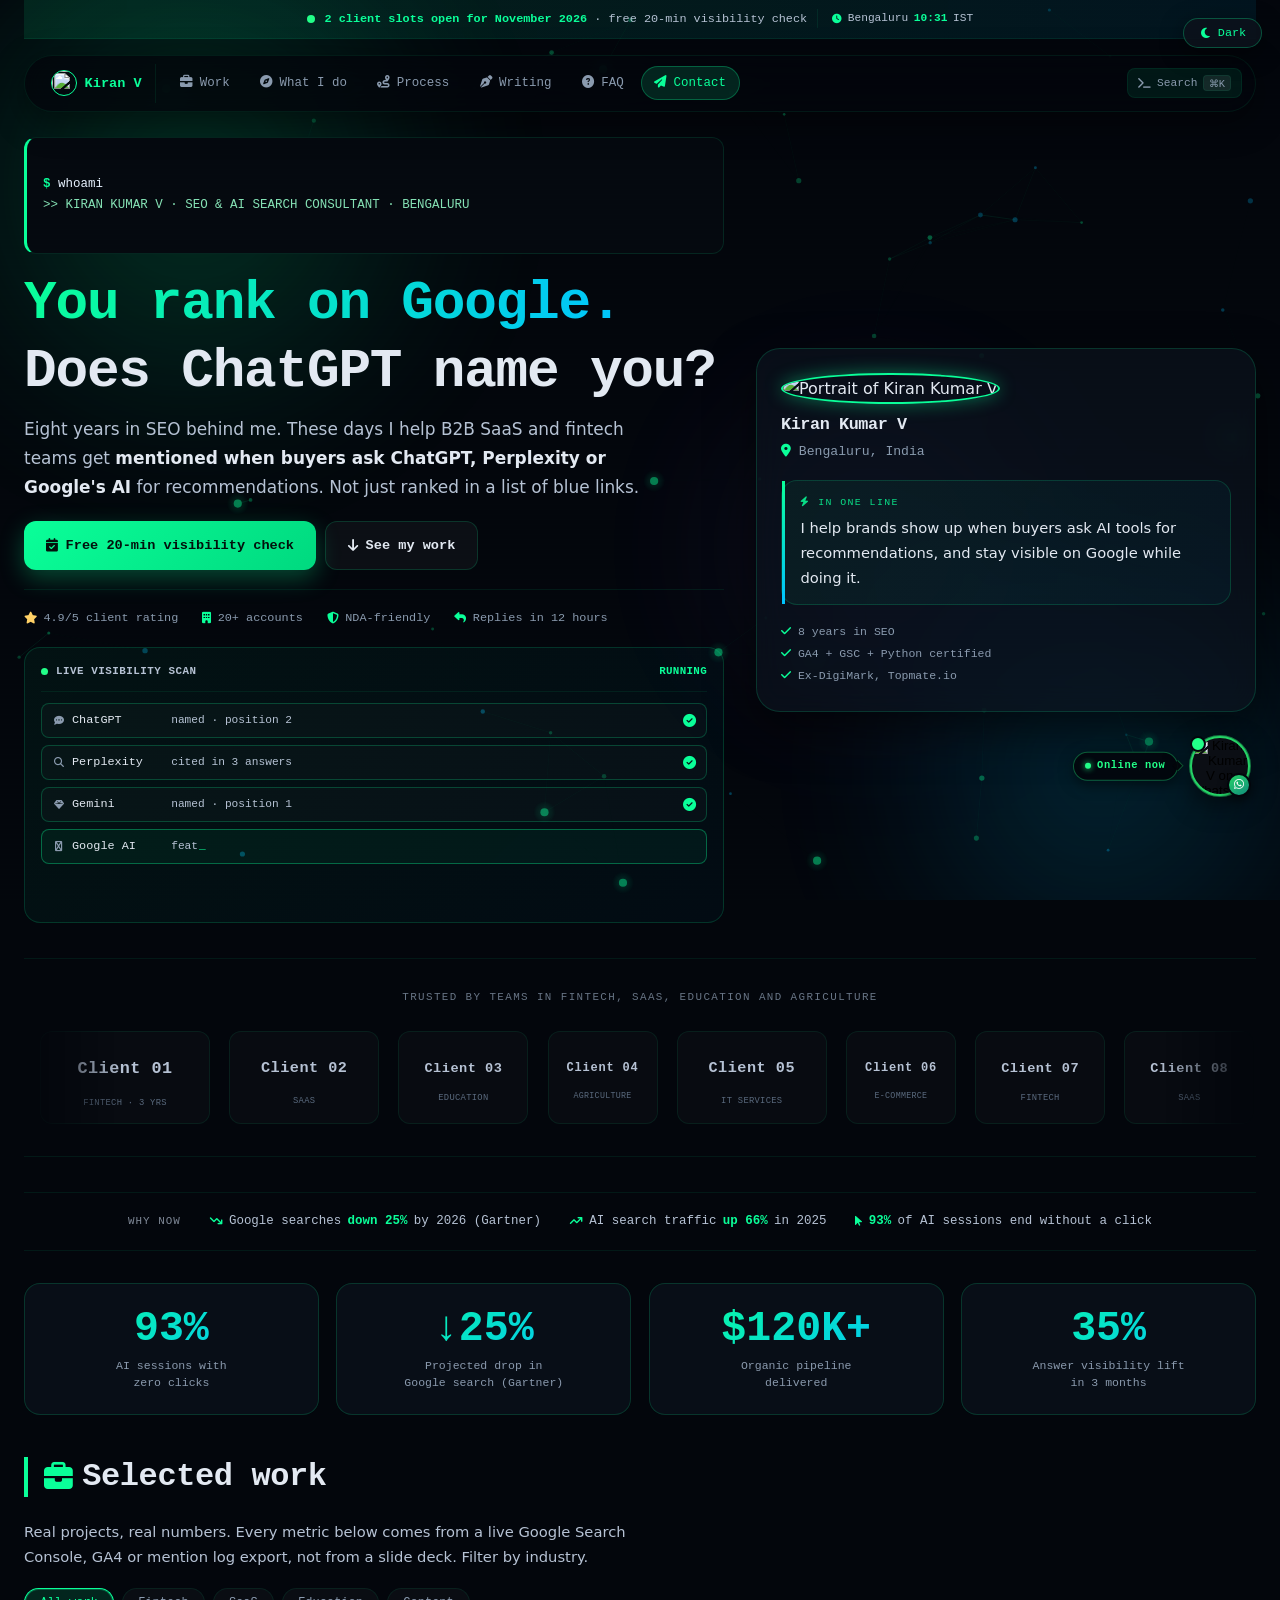
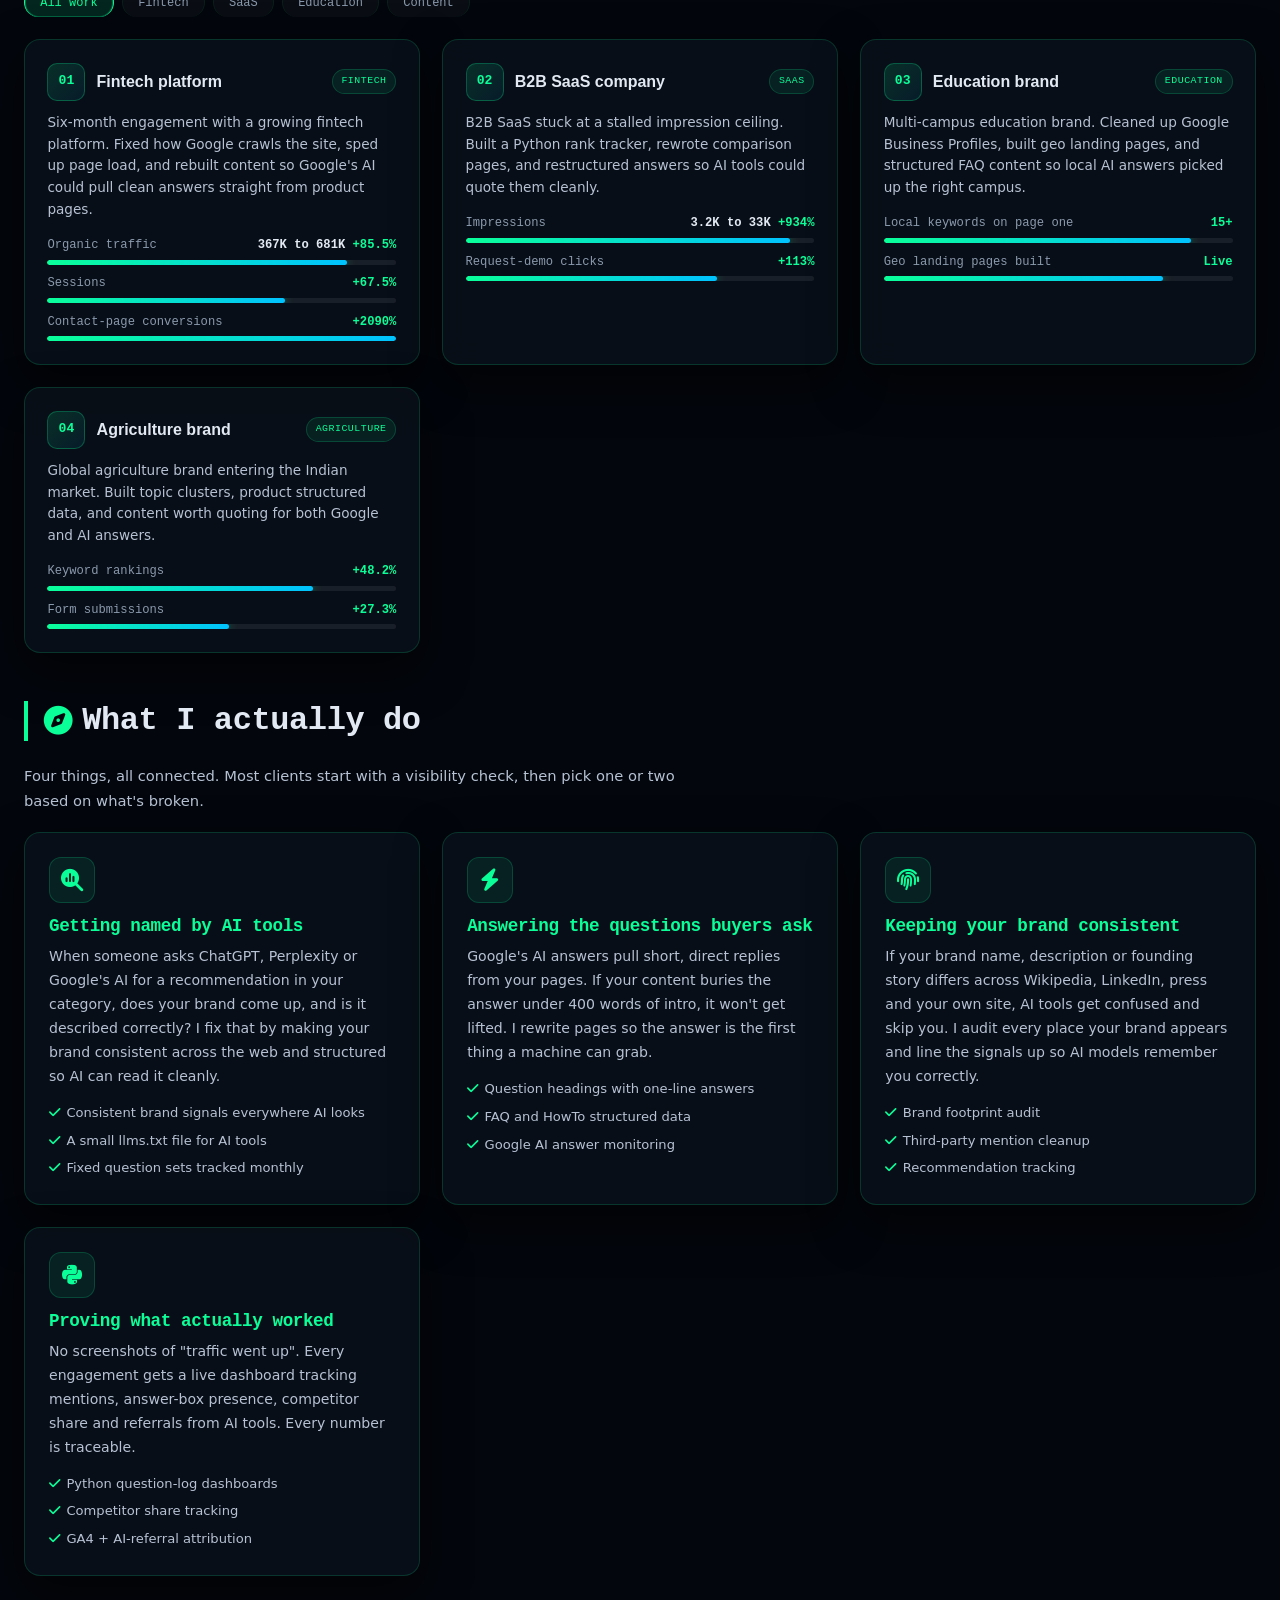
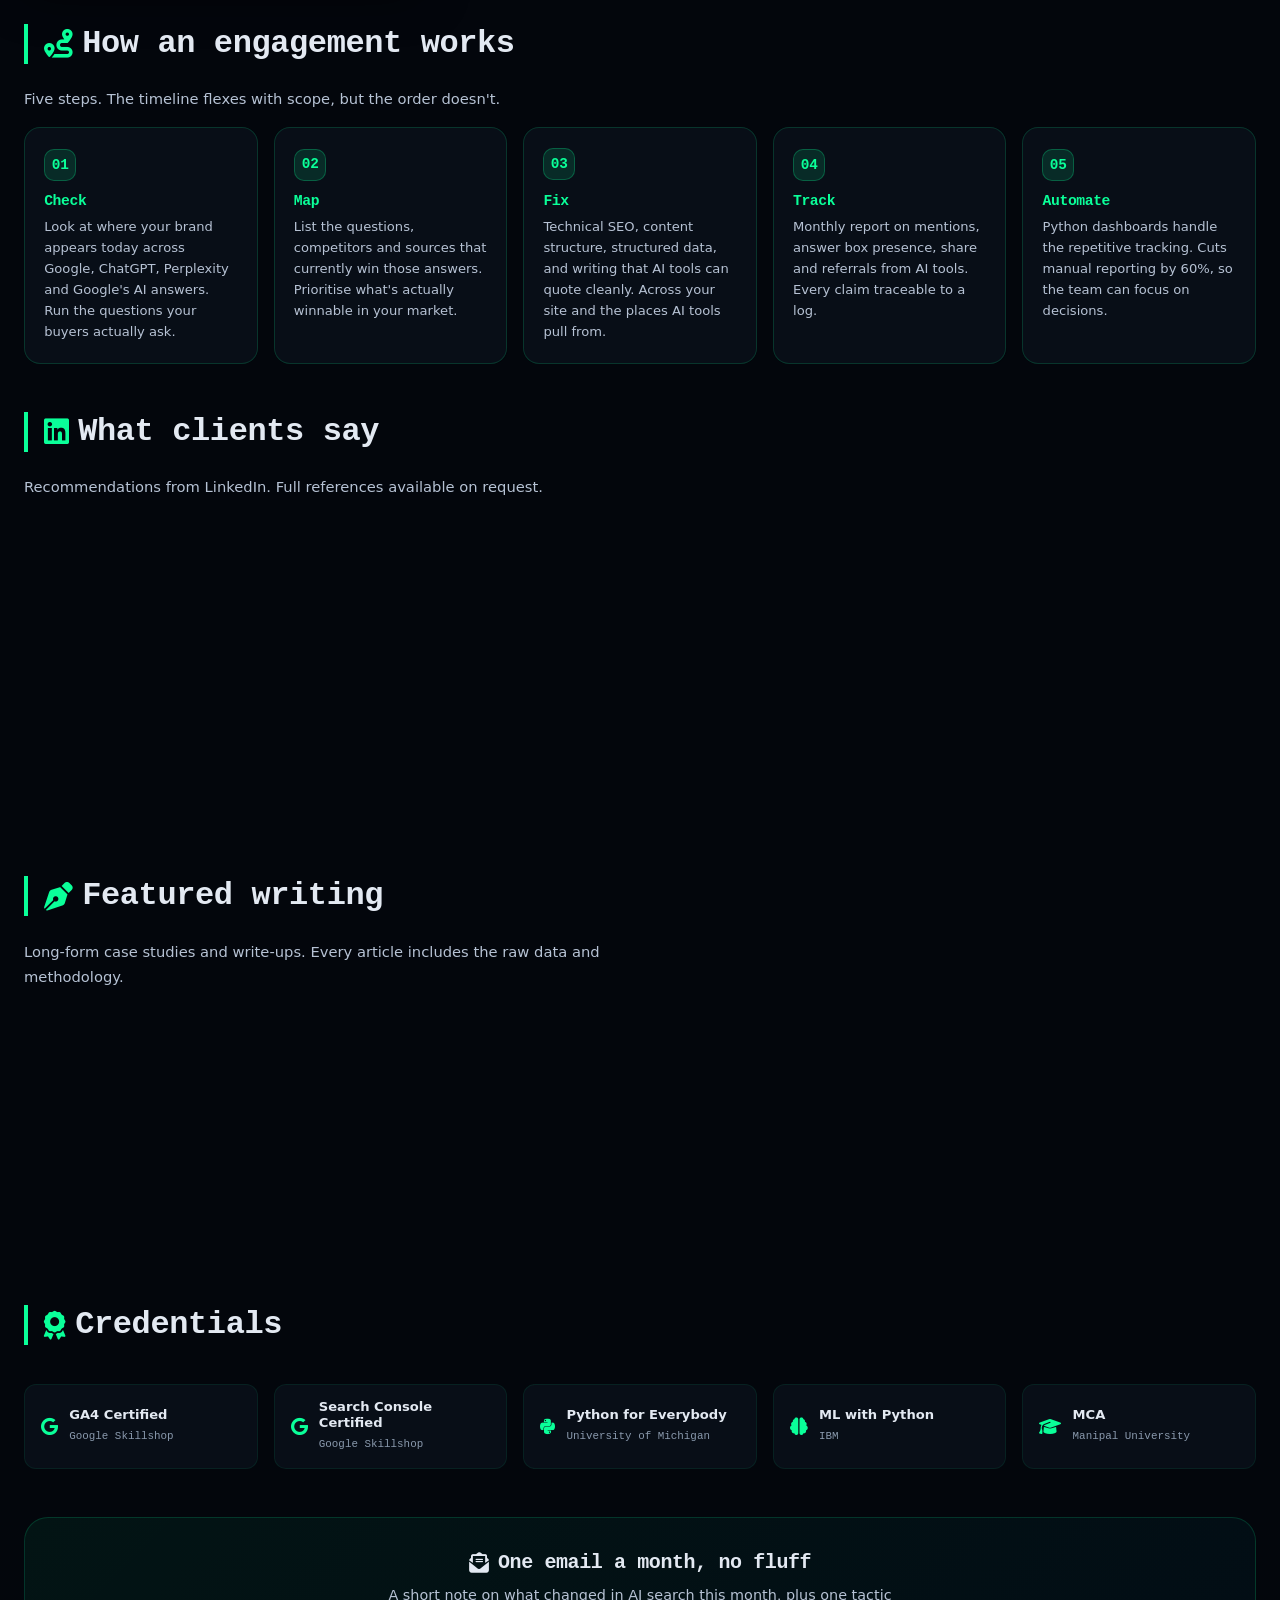
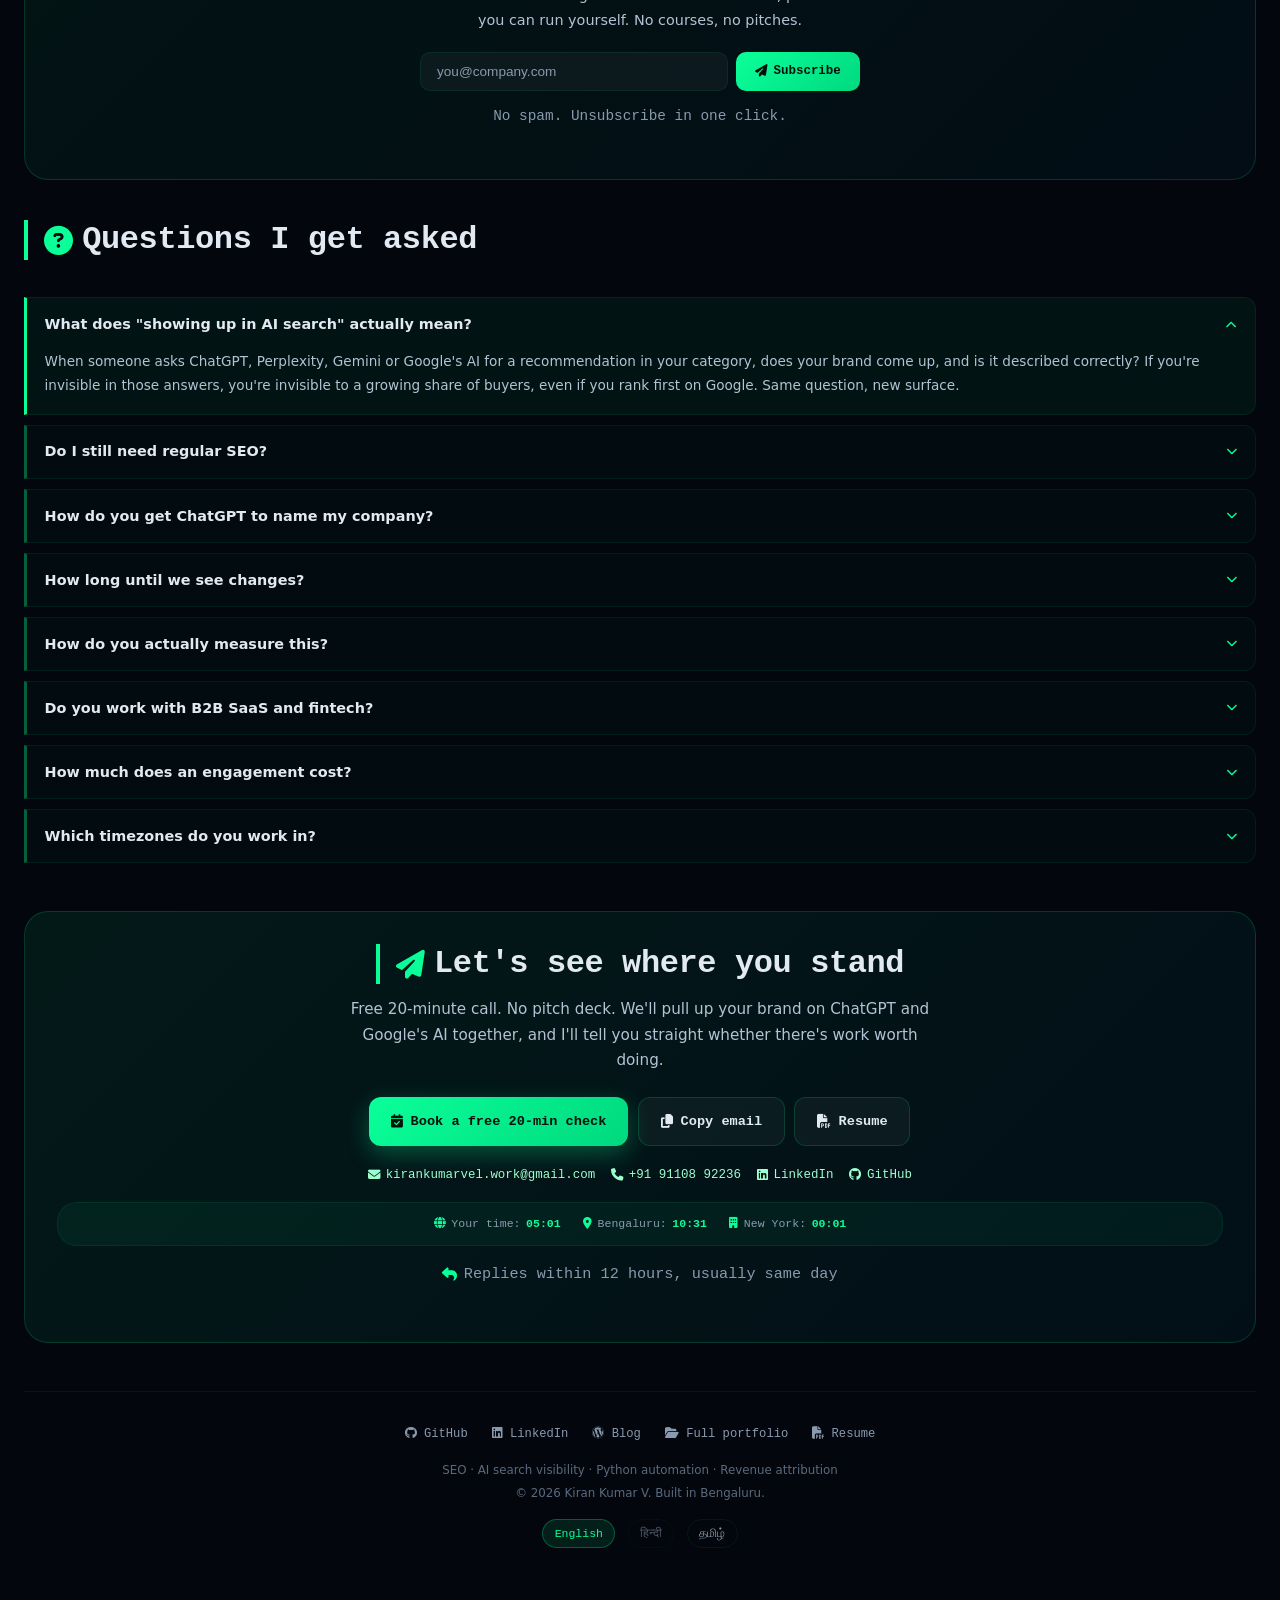
==== commit c4c4a6b0: "Updated versio 03 22-10-2026" ====
--- a/index.html
+++ b/index.html
@@ -80,125 +80,43 @@
       ],
       "worksFor": { "@type": "Organization", "name": "Independent Consultant" },
       "alumniOf": { "@type": "CollegeOrUniversity", "name": "Manipal University, Jaipur" },
-      "knowsAbout": [
-        "Search Engine Optimization",
-        "AI Search Visibility",
-        "ChatGPT visibility",
-        "Perplexity citations",
-        "Google AI answers",
-        "Technical SEO",
-        "Content strategy",
-        "Python automation",
-        "Google Analytics 4",
-        "Schema markup"
+      "knowsAbout": ["Search Engine Optimization","AI Search Visibility","ChatGPT visibility","Perplexity citations","Google AI answers","Technical SEO","Content strategy","Python automation","Google Analytics 4","Schema markup"],
+      "knowsLanguage": [
+        { "@type": "Language", "name": "English" },{ "@type": "Language", "name": "Tamil" },{ "@type": "Language", "name": "Hindi" },{ "@type": "Language", "name": "Kannada" },{ "@type": "Language", "name": "Telugu" }
       ],
-      "knowsLanguage": [
-        { "@type": "Language", "name": "English" },
-        { "@type": "Language", "name": "Tamil" },
-        { "@type": "Language", "name": "Hindi" },
-        { "@type": "Language", "name": "Kannada" },
-        { "@type": "Language", "name": "Telugu" }
-      ],
-      "contactPoint": {
-        "@type": "ContactPoint",
-        "contactType": "Consulting",
-        "email": "kirankumarvel.work@gmail.com",
-        "telephone": "+91-9110892236",
-        "availableLanguage": ["English", "Tamil", "Hindi"],
-        "areaServed": "Worldwide"
-      }
+      "contactPoint": { "@type": "ContactPoint", "contactType": "Consulting", "email": "kirankumarvel.work@gmail.com", "telephone": "+91-9110892236", "availableLanguage": ["English", "Tamil", "Hindi"], "areaServed": "Worldwide" }
     },
-    {
-      "@type": "WebSite",
-      "@id": "https://kirankumarvel.github.io/#website",
-      "url": "https://kirankumarvel.github.io/",
-      "name": "Kiran Kumar V | SEO and AI Search Consultant",
-      "publisher": { "@id": "https://kirankumarvel.github.io/#person" },
-      "inLanguage": "en"
-    },
-    {
-      "@type": "ProfilePage",
-      "@id": "https://kirankumarvel.github.io/#webpage",
-      "url": "https://kirankumarvel.github.io/",
-      "name": "Kiran Kumar V | SEO and AI Search Consultant",
-      "isPartOf": { "@id": "https://kirankumarvel.github.io/#website" },
-      "about": { "@id": "https://kirankumarvel.github.io/#person" },
-      "mainEntity": { "@id": "https://kirankumarvel.github.io/#person" },
-      "datePublished": "2025-01-15",
-      "dateModified": "2026-10-22",
-      "inLanguage": "en",
-      "breadcrumb": { "@id": "https://kirankumarvel.github.io/#breadcrumb" },
-      "speakable": { "@type": "SpeakableSpecification", "cssSelector": [".direct-answer .answer", ".hero-sub"] }
-    },
-    {
-      "@type": "Service",
-      "@id": "https://kirankumarvel.github.io/#service",
-      "serviceType": "SEO and AI Search Consulting",
-      "name": "SEO and AI Search Consulting",
-      "provider": { "@id": "https://kirankumarvel.github.io/#person" },
-      "areaServed": { "@type": "Place", "name": "Worldwide" },
-      "audience": { "@type": "BusinessAudience", "name": "B2B SaaS, Fintech, IT Services, Education" },
-      "description": "Helping brands get found on Google and named by AI tools like ChatGPT and Perplexity. Technical SEO, content structure, and mention tracking.",
-      "hasOfferCatalog": {
-        "@type": "OfferCatalog",
-        "name": "Services",
-        "itemListElement": [
-          { "@type": "Offer", "itemOffered": { "@type": "Service", "name": "AI visibility audit" } },
-          { "@type": "Offer", "itemOffered": { "@type": "Service", "name": "AI search optimization" } },
-          { "@type": "Offer", "itemOffered": { "@type": "Service", "name": "Technical SEO" } },
-          { "@type": "Offer", "itemOffered": { "@type": "Service", "name": "Content strategy" } },
-          { "@type": "Offer", "itemOffered": { "@type": "Service", "name": "Measurement and reporting" } }
-        ]
-      }
-    },
-    {
-      "@type": "HowTo",
-      "@id": "https://kirankumarvel.github.io/#process",
-      "name": "How I run an engagement",
-      "description": "The five-step process I follow with every client.",
-      "totalTime": "P6M",
-      "step": [
-        { "@type": "HowToStep", "position": 1, "name": "Audit", "text": "Check where your brand appears today across Google, ChatGPT, Perplexity and Google's AI answers. Run the questions your buyers actually ask." },
-        { "@type": "HowToStep", "position": 2, "name": "Map", "text": "List the questions, competitors and sources that currently win those answers. Prioritise what is winnable." },
-        { "@type": "HowToStep", "position": 3, "name": "Fix", "text": "Technical SEO, content structure, schema, and writing that AI tools can quote cleanly. Across your site and the places AI tools pull from." },
-        { "@type": "HowToStep", "position": 4, "name": "Track", "text": "Monthly report on mentions, answer box presence, competitor share and referral traffic. Every claim traceable to a log." },
-        { "@type": "HowToStep", "position": 5, "name": "Automate", "text": "Python dashboards handle the repetitive tracking. Cuts manual reporting by 60%." }
-      ]
-    },
-    {
-      "@type": "ItemList",
-      "@id": "https://kirankumarvel.github.io/#casestudies",
-      "name": "Case Studies",
-      "itemListElement": [
-        { "@type": "ListItem", "position": 1, "name": "Client 01 (Fintech): organic traffic +85.5%, contact conversions +2090%" },
-        { "@type": "ListItem", "position": 2, "name": "Client 02 (SaaS): impressions +934%, demo clicks +113%" },
-        { "@type": "ListItem", "position": 3, "name": "Client 03 (Education): 15+ local keywords on page one" },
-        { "@type": "ListItem", "position": 4, "name": "Client 04 (Agriculture): keyword rankings +48.2%" }
-      ]
-    },
-    {
-      "@type": "FAQPage",
-      "@id": "https://kirankumarvel.github.io/#faq",
-      "mainEntity": [
-        { "@type": "Question", "name": "What does showing up in AI search actually mean?", "acceptedAnswer": { "@type": "Answer", "text": "When someone asks ChatGPT, Perplexity, Gemini or Google's AI for a recommendation in your category, does your brand come up, and is it described correctly? If you are invisible in those answers, you are invisible to a growing share of buyers, even if you rank well on Google." } },
-        { "@type": "Question", "name": "Do I still need regular SEO?", "acceptedAnswer": { "@type": "Answer", "text": "Yes. AI tools pull from the same well-structured web that Google does. Clean technical SEO, structured data and good content are still the foundation. I do not replace them, I build on them. Most of my work starts with fixing the SEO basics." } },
-        { "@type": "Question", "name": "How do you get ChatGPT to name my company?", "acceptedAnswer": { "@type": "Answer", "text": "By making sure your brand is described consistently across the web, cited in places ChatGPT trusts, and structured so the answer can be pulled cleanly. That means consistent brand signals, content worth quoting, structured data, and a small file called llms.txt that tells AI tools what your site is about. Then we track a fixed set of questions to see whether the recommendation actually appears." } },
-        { "@type": "Question", "name": "How long until we see changes?", "acceptedAnswer": { "@type": "Answer", "text": "Technical fixes and structured data updates can show up in weeks. Answer box and mention gains usually take 2 to 4 months, depending on competition and how often the AI platform refreshes its sources. One client saw answer visibility climb 35% in three months." } },
-        { "@type": "Question", "name": "How do you actually measure this?", "acceptedAnswer": { "@type": "Answer", "text": "I run a fixed set of questions per topic every month across ChatGPT, Perplexity, Gemini and Google's AI answers. I record whether your brand is mentioned, linked or summarized, plus competitor share and referral traffic from AI surfaces. Everything is logged so improvements are provable." } },
-        { "@type": "Question", "name": "Do you work with B2B SaaS and fintech?", "acceptedAnswer": { "@type": "Answer", "text": "Those are my core verticals. I have delivered $120K+ in organic pipeline for clients including Gamize and Privo, and led a team of ten analysts across 20+ accounts. I also work in IT services, education, agriculture and e-commerce." } },
-        { "@type": "Question", "name": "How much does an engagement cost?", "acceptedAnswer": { "@type": "Answer", "text": "Start with a free 20-minute visibility check. Engagements start at $2K. Most clients begin with a 90-day sprint covering audit, fixes and monthly measurement, then continue on retainer. Book a call for a specific quote." } },
-        { "@type": "Question", "name": "Which timezones do you work in?", "acceptedAnswer": { "@type": "Answer", "text": "I am based in Bengaluru (IST) and regularly work with clients across US Eastern, US Pacific, UK, EU and APAC. Most calls happen in the overlap window. I will suggest a time that works for you." } }
-      ]
-    },
-    {
-      "@type": "BreadcrumbList",
-      "@id": "https://kirankumarvel.github.io/#breadcrumb",
-      "itemListElement": [
-        { "@type": "ListItem", "position": 1, "name": "Home", "item": "https://kirankumarvel.github.io/" },
-        { "@type": "ListItem", "position": 2, "name": "Work", "item": "https://kirankumarvel.github.io/#work" },
-        { "@type": "ListItem", "position": 3, "name": "Contact", "item": "https://kirankumarvel.github.io/#contact" }
-      ]
-    }
+    { "@type": "WebSite", "@id": "https://kirankumarvel.github.io/#website", "url": "https://kirankumarvel.github.io/", "name": "Kiran Kumar V | SEO and AI Search Consultant", "publisher": { "@id": "https://kirankumarvel.github.io/#person" }, "inLanguage": "en" },
+    { "@type": "ProfilePage", "@id": "https://kirankumarvel.github.io/#webpage", "url": "https://kirankumarvel.github.io/", "name": "Kiran Kumar V | SEO and AI Search Consultant", "isPartOf": { "@id": "https://kirankumarvel.github.io/#website" }, "about": { "@id": "https://kirankumarvel.github.io/#person" }, "mainEntity": { "@id": "https://kirankumarvel.github.io/#person" }, "datePublished": "2025-01-15", "dateModified": "2026-10-22", "inLanguage": "en", "breadcrumb": { "@id": "https://kirankumarvel.github.io/#breadcrumb" }, "speakable": { "@type": "SpeakableSpecification", "cssSelector": [".direct-answer .answer", ".hero-sub"] } },
+    { "@type": "Service", "@id": "https://kirankumarvel.github.io/#service", "serviceType": "SEO and AI Search Consulting", "name": "SEO and AI Search Consulting", "provider": { "@id": "https://kirankumarvel.github.io/#person" }, "areaServed": { "@type": "Place", "name": "Worldwide" }, "audience": { "@type": "BusinessAudience", "name": "B2B SaaS, Fintech, IT Services, Education" }, "description": "Helping brands get found on Google and named by AI tools like ChatGPT and Perplexity. Technical SEO, content structure, and mention tracking." },
+    { "@type": "HowTo", "@id": "https://kirankumarvel.github.io/#process", "name": "How I run an engagement", "totalTime": "P6M", "step": [
+      { "@type": "HowToStep", "position": 1, "name": "Audit", "text": "Check where your brand appears today across Google, ChatGPT, Perplexity and Google's AI answers." },
+      { "@type": "HowToStep", "position": 2, "name": "Map", "text": "List the questions, competitors and sources that currently win those answers." },
+      { "@type": "HowToStep", "position": 3, "name": "Fix", "text": "Technical SEO, content structure, schema, and writing that AI tools can quote cleanly." },
+      { "@type": "HowToStep", "position": 4, "name": "Track", "text": "Monthly report on mentions, answer box presence, competitor share and referral traffic." },
+      { "@type": "HowToStep", "position": 5, "name": "Automate", "text": "Python dashboards handle the repetitive tracking. Cuts manual reporting by 60%." }
+    ] },
+    { "@type": "ItemList", "@id": "https://kirankumarvel.github.io/#casestudies", "name": "Case Studies", "itemListElement": [
+      { "@type": "ListItem", "position": 1, "name": "Client 01 (Fintech): organic traffic +85.5%, contact conversions +2090%" },
+      { "@type": "ListItem", "position": 2, "name": "Client 02 (SaaS): impressions +934%, demo clicks +113%" },
+      { "@type": "ListItem", "position": 3, "name": "Client 03 (Education): 15+ local keywords on page one" },
+      { "@type": "ListItem", "position": 4, "name": "Client 04 (Agriculture): keyword rankings +48.2%" }
+    ] },
+    { "@type": "FAQPage", "@id": "https://kirankumarvel.github.io/#faq", "mainEntity": [
+      { "@type": "Question", "name": "What does showing up in AI search actually mean?", "acceptedAnswer": { "@type": "Answer", "text": "When someone asks ChatGPT, Perplexity, Gemini or Google's AI for a recommendation in your category, does your brand come up, and is it described correctly?" } },
+      { "@type": "Question", "name": "Do I still need regular SEO?", "acceptedAnswer": { "@type": "Answer", "text": "Yes. AI tools pull from the same well-structured web that Google does. Clean technical SEO, structured data and good content are still the foundation." } },
+      { "@type": "Question", "name": "How do you get ChatGPT to name my company?", "acceptedAnswer": { "@type": "Answer", "text": "By making sure your brand is described consistently across the web, cited in places ChatGPT trusts, and structured so the answer can be pulled cleanly." } },
+      { "@type": "Question", "name": "How long until we see changes?", "acceptedAnswer": { "@type": "Answer", "text": "Technical fixes and structured data updates can show up in weeks. Answer box and mention gains usually take 2 to 4 months." } },
+      { "@type": "Question", "name": "How do you actually measure this?", "acceptedAnswer": { "@type": "Answer", "text": "I run a fixed set of questions per topic every month across ChatGPT, Perplexity, Gemini and Google's AI answers. I record whether your brand is mentioned, linked or summarized." } },
+      { "@type": "Question", "name": "Do you work with B2B SaaS and fintech?", "acceptedAnswer": { "@type": "Answer", "text": "Those are my core verticals. I have delivered $120K+ in organic pipeline for B2B SaaS and fintech clients." } },
+      { "@type": "Question", "name": "How much does an engagement cost?", "acceptedAnswer": { "@type": "Answer", "text": "Start with a free 20-minute visibility check. Engagements start at $2K." } },
+      { "@type": "Question", "name": "Which timezones do you work in?", "acceptedAnswer": { "@type": "Answer", "text": "I am based in Bengaluru (IST) and regularly work with clients across US Eastern, US Pacific, UK, EU and APAC." } }
+    ] },
+    { "@type": "BreadcrumbList", "@id": "https://kirankumarvel.github.io/#breadcrumb", "itemListElement": [
+      { "@type": "ListItem", "position": 1, "name": "Home", "item": "https://kirankumarvel.github.io/" },
+      { "@type": "ListItem", "position": 2, "name": "Work", "item": "https://kirankumarvel.github.io/#work" },
+      { "@type": "ListItem", "position": 3, "name": "Contact", "item": "https://kirankumarvel.github.io/#contact" }
+    ] }
   ]
 }
 </script>
@@ -240,6 +158,19 @@
 html{scroll-behavior:smooth;-webkit-text-size-adjust:100%;scrollbar-color:rgba(10,255,153,.4) transparent}
 body{background:var(--bg-0);color:var(--text);font-family:'Inter',system-ui,-apple-system,sans-serif;font-size:16px;line-height:1.7;min-height:100vh;padding:0 1.5rem 4rem;position:relative;overflow-x:hidden;transition:background .5s var(--ease),color .35s var(--ease);-webkit-font-smoothing:antialiased}
 
+/* NEURAL CANVAS */
+#neuralCanvas{
+  position:fixed;
+  inset:0;
+  width:100%;
+  height:100%;
+  z-index:1;
+  pointer-events:none;
+  opacity:.55;
+  transition:opacity .6s var(--ease);
+}
+body.light-mode #neuralCanvas{opacity:.28}
+
 .aurora{position:fixed;inset:0;z-index:0;pointer-events:none;overflow:hidden;opacity:.75}
 .aurora span{position:absolute;display:block;border-radius:50%;filter:blur(90px);opacity:.30;will-change:transform}
 .aurora span:nth-child(1){width:46vw;height:46vw;top:-12%;left:-8%;background:radial-gradient(circle,#0aff99,transparent 68%);animation:drift1 26s ease-in-out infinite alternate}
@@ -272,7 +203,7 @@
 a:hover{color:var(--accent);border-bottom-color:var(--accent)}
 body.light-mode a{color:var(--accent);border-bottom-color:rgba(10,140,105,.4)}
 
-/* AVAILABILITY BANNER */
+/* AVAILABILITY */
 .availability-banner{position:relative;z-index:5;display:flex;align-items:center;justify-content:center;gap:.6rem;padding:.55rem 1rem;background:linear-gradient(90deg,rgba(10,255,153,.1),rgba(0,194,255,.08));border-bottom:1px solid var(--line-soft);font-family:'Fira Code',monospace;font-size:.74rem;color:var(--text-dim);text-align:center;flex-wrap:wrap}
 .availability-banner .pulse{display:inline-block;width:8px;height:8px;border-radius:50%;background:#22ff88;box-shadow:0 0 0 0 rgba(34,255,136,.75);animation:online-pulse 2s ease-out infinite;flex-shrink:0}
 @keyframes online-pulse{0%{box-shadow:0 0 0 0 rgba(34,255,136,.75)}70%{box-shadow:0 0 0 10px rgba(34,255,136,0)}100%{box-shadow:0 0 0 0 rgba(34,255,136,0)}}
@@ -312,10 +243,26 @@
 .hero-proof span{display:flex;align-items:center;gap:.4rem}
 .hero-proof i{color:var(--accent)}
 
-.platform-strip{display:flex;flex-wrap:wrap;align-items:center;gap:.6rem 1.2rem;margin-top:1.1rem;padding:.85rem 1rem;background:rgba(10,255,153,.04);border:1px solid var(--line-soft);border-radius:12px;font-family:'Fira Code',monospace;font-size:.72rem;color:var(--muted)}
-.platform-strip .label{letter-spacing:1px;text-transform:uppercase;opacity:.7;font-size:.64rem}
-.platform-strip span{display:inline-flex;align-items:center;gap:.35rem;color:var(--text-dim);font-weight:500}
-.platform-strip i{color:var(--accent);font-size:.9em}
+/* LIVE SCAN */
+.hero-scan{margin-top:1.2rem;background:linear-gradient(135deg,rgba(10,255,153,.05),rgba(0,194,255,.03));border:1px solid var(--line);border-radius:var(--radius-md);padding:.9rem 1rem 1rem;position:relative;overflow:hidden}
+.hero-scan::before{content:"";position:absolute;top:0;left:-100%;width:100%;height:100%;background:linear-gradient(90deg,transparent,rgba(10,255,153,.08),transparent);animation:scan-sweep 3.5s ease-in-out infinite;pointer-events:none}
+@keyframes scan-sweep{0%{left:-100%}50%{left:100%}100%{left:100%}}
+.scan-header{display:flex;align-items:center;gap:.5rem;padding-bottom:.65rem;border-bottom:1px solid var(--line-soft);margin-bottom:.65rem;font-family:'Fira Code',monospace;font-size:.68rem;letter-spacing:.5px;text-transform:uppercase;color:var(--muted)}
+.scan-pulse{display:inline-block;width:7px;height:7px;border-radius:50%;background:#22ff88;box-shadow:0 0 0 0 rgba(34,255,136,.8);animation:online-pulse 2s ease-out infinite;flex-shrink:0}
+.scan-label{color:var(--text-dim);font-weight:600}
+.scan-status{margin-left:auto;color:var(--accent);font-weight:600;letter-spacing:.3px}
+.scan-rows{display:flex;flex-direction:column;gap:.4rem;min-height:140px}
+.scan-row{display:flex;align-items:center;gap:.6rem;padding:.42rem .6rem;background:rgba(255,255,255,.02);border:1px solid var(--line-soft);border-radius:8px;font-family:'Fira Code',monospace;font-size:.74rem;opacity:0;transform:translateX(-8px);transition:opacity .35s var(--ease-out),transform .35s var(--ease-out)}
+.scan-row.in{opacity:1;transform:translateX(0)}
+.scan-row.scanning{border-color:rgba(10,255,153,.35);background:rgba(10,255,153,.05)}
+.scan-row.done{border-color:rgba(10,255,153,.22)}
+.scan-row.done .scan-check{opacity:1;transform:scale(1);color:var(--accent)}
+.scan-platform{display:inline-flex;align-items:center;gap:.4rem;color:var(--text);font-weight:500;min-width:110px;flex-shrink:0}
+.scan-platform i{color:var(--muted);font-size:.85em;width:14px;text-align:center}
+.scan-result{color:var(--text-dim);font-size:.7rem;flex:1;overflow:hidden;text-overflow:ellipsis;white-space:nowrap}
+.scan-result.typing::after{content:"_";color:var(--accent);animation:blink 1s step-end infinite;margin-left:1px}
+.scan-check{color:var(--accent);font-size:.82rem;opacity:0;transform:scale(.5);transition:opacity .25s var(--ease-out),transform .3s var(--ease-out);flex-shrink:0}
+@keyframes blink{0%,100%{opacity:1}50%{opacity:0}}
 
 .hero-card{position:relative;background:var(--surface);-webkit-backdrop-filter:blur(14px) saturate(140%);backdrop-filter:blur(14px) saturate(140%);border:1px solid var(--line);border-radius:var(--radius-lg);padding:1.5rem;box-shadow:var(--shadow);overflow:hidden}
 .hero-card::before{content:"";position:absolute;top:0;left:-120%;width:70%;height:2px;background:linear-gradient(90deg,transparent,var(--accent),var(--accent-2),transparent);transition:left .75s var(--ease)}
@@ -334,27 +281,93 @@
 .direct-answer .label{font-family:'Fira Code',monospace;font-size:.62rem;letter-spacing:1.4px;text-transform:uppercase;color:var(--accent);opacity:.85}
 .direct-answer .answer{font-size:.92rem;font-weight:500;margin-top:.2rem;color:var(--text)}
 
-/* CLIENT STRIP (varied sizes) */
-.client-strip{padding:1.6rem 1rem;margin:0 0 2.2rem;border-top:1px solid var(--line-soft);border-bottom:1px solid var(--line-soft);text-align:center}
-.client-strip-label{font-family:'Fira Code',monospace;font-size:.68rem;letter-spacing:1.4px;text-transform:uppercase;color:var(--muted);opacity:.75;margin-bottom:1.1rem;display:block}
-.client-logo-grid{display:flex;flex-wrap:wrap;justify-content:center;align-items:stretch;gap:.9rem}
-.client-logo{display:flex;flex-direction:column;align-items:center;justify-content:center;gap:.18rem;padding:1rem 1.3rem;background:rgba(255,255,255,.025);border:1px solid var(--line-soft);border-radius:12px;transition:all .35s var(--ease);cursor:default;text-align:center}
-.client-logo:hover{border-color:var(--accent);background:rgba(10,255,153,.05);transform:translateY(-3px);box-shadow:0 8px 20px rgba(10,255,153,.1)}
-.client-logo-name{font-family:'Fira Code',monospace;font-weight:700;color:var(--text-dim);letter-spacing:.5px;transition:color .3s;line-height:1.15}
+/* ============ CLIENT MARQUEE (auto-scroll) ============ */
+.client-strip{padding:1.8rem 0 1.6rem;margin:0 0 2.2rem;border-top:1px solid var(--line-soft);border-bottom:1px solid var(--line-soft);text-align:center;overflow:hidden}
+.client-strip-label{font-family:'Fira Code',monospace;font-size:.68rem;letter-spacing:1.4px;text-transform:uppercase;color:var(--muted);opacity:.75;margin-bottom:1.1rem;display:block;padding:0 1rem}
+.client-marquee{position:relative;overflow:hidden;-webkit-mask-image:linear-gradient(90deg,transparent 0,#000 8%,#000 92%,transparent 100%);mask-image:linear-gradient(90deg,transparent 0,#000 8%,#000 92%,transparent 100%)}
+.client-marquee-track{display:flex;gap:1.2rem;width:max-content;animation:client-scroll 45s linear infinite;padding:.4rem 1rem}
+.client-marquee:hover .client-marquee-track{animation-play-state:paused}
+@keyframes client-scroll{to{transform:translateX(-50%)}}
+.client-logo{
+  display:flex;
+  flex-direction:column;
+  align-items:center;
+  justify-content:center;
+  gap:.3rem;
+  padding:.9rem 1.3rem;
+  background:rgba(255,255,255,.025);
+  border:1px solid var(--line-soft);
+  border-radius:12px;
+  transition:all .35s var(--ease);
+  text-align:center;
+  flex-shrink:0;
+  min-height:80px;
+}
+.client-logo:hover{
+  border-color:var(--accent);
+  background:rgba(10,255,153,.05);
+  transform:translateY(-3px);
+  box-shadow:0 8px 20px rgba(10,255,153,.1);
+}
+.client-logo-mark{
+  display:flex;
+  align-items:center;
+  justify-content:center;
+  height:38px;
+  width:100%;
+  margin-bottom:.1rem;
+}
+.client-logo-mark img{
+  max-height:38px;
+  max-width:120px;
+  object-fit:contain;
+  filter:grayscale(1) brightness(1.3) opacity(.88);
+  transition:filter .35s var(--ease);
+  display:block;
+}
+.client-logo:hover .client-logo-mark img{
+  filter:grayscale(0) brightness(1) opacity(1);
+}
+.client-logo-name{
+  display:none;
+  font-family:'Fira Code',monospace;
+  font-weight:700;
+  color:var(--text-dim);
+  letter-spacing:.5px;
+  line-height:1.15;
+  transition:color .3s;
+  font-size:.9rem;
+}
+.client-logo-mark.img-failed img{display:none}
+.client-logo-mark.img-failed .client-logo-name{display:inline-block}
 .client-logo:hover .client-logo-name{color:var(--accent)}
-.client-logo-industry{font-family:'Fira Code',monospace;font-size:.6rem;color:var(--muted-2);letter-spacing:.3px;text-transform:uppercase;line-height:1.2}
-.client-logo.size-xl{min-width:180px;padding:1.3rem 1.8rem}
-.client-logo.size-xl .client-logo-name{font-size:1.15rem;letter-spacing:1px}
-.client-logo.size-xl .client-logo-industry{font-size:.62rem}
-.client-logo.size-lg{min-width:155px;padding:1.15rem 1.5rem}
-.client-logo.size-lg .client-logo-name{font-size:1rem}
-.client-logo.size-md{min-width:130px;padding:1rem 1.2rem}
-.client-logo.size-md .client-logo-name{font-size:.88rem}
-.client-logo.size-sm{min-width:105px;padding:.75rem 1rem}
-.client-logo.size-sm .client-logo-name{font-size:.76rem;letter-spacing:.8px}
-.client-logo.size-sm .client-logo-industry{font-size:.55rem}
-
-/* SHIFT STRIP */
+.client-logo-industry{
+  font-family:'Fira Code',monospace;
+  font-size:.55rem;
+  color:var(--muted-2);
+  letter-spacing:.3px;
+  text-transform:uppercase;
+  line-height:1.2;
+}
+.client-logo.size-xl{min-width:170px}
+.client-logo.size-xl .client-logo-mark{height:46px}
+.client-logo.size-xl .client-logo-mark img{max-height:46px;max-width:140px}
+.client-logo.size-xl .client-logo-mark.img-failed .client-logo-name{font-size:1.05rem}
+.client-logo.size-lg{min-width:150px}
+.client-logo.size-lg .client-logo-mark{height:42px}
+.client-logo.size-lg .client-logo-mark img{max-height:42px}
+.client-logo.size-lg .client-logo-mark.img-failed .client-logo-name{font-size:.95rem}
+.client-logo.size-md{min-width:130px}
+.client-logo.size-md .client-logo-mark{height:36px}
+.client-logo.size-md .client-logo-mark img{max-height:36px}
+.client-logo.size-md .client-logo-mark.img-failed .client-logo-name{font-size:.85rem}
+.client-logo.size-sm{min-width:110px;padding:.7rem 1rem;min-height:72px}
+.client-logo.size-sm .client-logo-mark{height:30px}
+.client-logo.size-sm .client-logo-mark img{max-height:30px;max-width:100px}
+.client-logo.size-sm .client-logo-mark.img-failed .client-logo-name{font-size:.75rem;letter-spacing:.8px}
+.client-logo.size-sm .client-logo-industry{font-size:.52rem}
+
+/* SHIFT */
 .shift-strip{display:flex;flex-wrap:wrap;align-items:center;justify-content:center;gap:.6rem 1.8rem;padding:1.1rem 1rem;margin:0 0 2rem;border-top:1px solid var(--line-soft);border-bottom:1px solid var(--line-soft);font-family:'Fira Code',monospace;font-size:.78rem;color:var(--muted)}
 .shift-strip .label{opacity:.7;letter-spacing:1px;font-size:.68rem;text-transform:uppercase}
 .shift-strip span{display:flex;align-items:center;gap:.4rem;color:var(--text-dim);font-weight:500}
@@ -410,7 +423,7 @@
 .process-step h4{font-size:.92rem;color:var(--accent);margin-bottom:.35rem;font-family:'Fira Code',monospace}
 .process-step p{font-size:.82rem;color:var(--text-dim);line-height:1.6}
 
-/* LINKEDIN TESTIMONIALS */
+/* LINKEDIN */
 .linkedin-grid{display:grid;grid-template-columns:repeat(auto-fit,minmax(310px,1fr));gap:1.2rem}
 .linkedin-rec{position:relative;background:var(--surface);-webkit-backdrop-filter:blur(14px);backdrop-filter:blur(14px);border:1px solid var(--line);border-radius:var(--radius-md);padding:1.4rem;transition:all .35s var(--ease);overflow:hidden}
 .linkedin-rec::before{content:"";position:absolute;top:0;left:0;width:100%;height:3px;background:linear-gradient(90deg,#0A66C2,#0077B5)}
@@ -496,7 +509,7 @@
 .footer-lang a.active{background:rgba(10,255,153,.1);color:var(--accent);border-color:rgba(10,255,153,.28)}
 .footer-lang a[aria-disabled="true"]{opacity:.55;cursor:not-allowed}
 
-/* WHATSAPP FLOATING */
+/* WHATSAPP */
 .wa-float{position:fixed;bottom:6.5rem;right:1.9rem;z-index:10030;display:flex;flex-direction:column;align-items:flex-end;gap:.5rem}
 .wa-btn{position:relative;width:60px;height:60px;border-radius:50%;display:flex;align-items:center;justify-content:center;background:#0B0E14;border:2px solid var(--wa-green);cursor:pointer;box-shadow:0 8px 26px rgba(0,0,0,.55),0 0 0 0 rgba(37,211,102,.4);transition:transform .3s var(--ease),box-shadow .3s var(--ease),border-color .3s;padding:0;overflow:visible;animation:wa-glow 3s ease-in-out infinite}
 @keyframes wa-glow{0%,100%{box-shadow:0 8px 26px rgba(0,0,0,.55),0 0 0 0 rgba(37,211,102,.4)}50%{box-shadow:0 8px 26px rgba(0,0,0,.55),0 0 0 10px rgba(37,211,102,0)}}
@@ -513,7 +526,6 @@
 .wa-label{position:absolute;right:72px;top:50%;transform:translateY(-50%);font-family:'Fira Code',monospace;font-size:.65rem;font-weight:600;letter-spacing:.6px;color:#22ff88;background:rgba(3,6,12,.92);padding:.28rem .7rem;border-radius:20px;border:1px solid rgba(34,255,136,.35);white-space:nowrap;box-shadow:0 4px 14px rgba(0,0,0,.5);pointer-events:none;display:inline-flex;align-items:center;gap:.35rem}
 .wa-label::before{content:"";width:6px;height:6px;border-radius:50%;background:#22ff88;box-shadow:0 0 6px #22ff88;animation:blink 1.4s step-end infinite}
 .wa-label::after{content:"";position:absolute;right:-5px;top:50%;width:8px;height:8px;background:rgba(3,6,12,.92);border-right:1px solid rgba(34,255,136,.35);border-top:1px solid rgba(34,255,136,.35);transform:translateY(-50%) rotate(45deg)}
-@keyframes blink{0%,100%{opacity:1}50%{opacity:0}}
 body.light-mode .wa-label{background:rgba(255,255,255,.96);color:#0a8a63;border-color:rgba(10,140,105,.35)}
 body.light-mode .wa-label::after{background:rgba(255,255,255,.96);border-color:rgba(10,140,105,.35)}
 .wa-menu{position:absolute;bottom:76px;right:0;min-width:230px;display:flex;flex-direction:column;gap:4px;padding:.6rem;border-radius:var(--radius-md);background:rgba(10,15,24,.98);-webkit-backdrop-filter:blur(18px);backdrop-filter:blur(18px);border:1px solid rgba(37,211,102,.28);box-shadow:0 20px 50px rgba(0,0,0,.7);opacity:0;transform:translateY(10px) scale(.96);pointer-events:none;transition:opacity .28s var(--ease),transform .28s var(--ease)}
@@ -568,17 +580,30 @@
 ::-webkit-scrollbar-thumb{background:rgba(10,255,153,.3);border-radius:10px}
 ::-webkit-scrollbar-thumb:hover{background:var(--accent)}
 
-@media (max-width:920px){.grid-2col,.grid-3col{grid-template-columns:1fr}.nav-brand{display:none}}
+/* ============ ELITE MOBILE RESPONSIVE ============ */
+@media (max-width:1024px){
+  .grid-2col,.grid-3col{grid-template-columns:1fr}
+  .nav-brand{display:none}
+}
 @media (max-width:820px){
-  body{padding:0 .9rem 5rem}
-  .sticky-nav{top:.4rem;padding:.4rem .55rem;border-radius:20px;gap:.3rem;flex-wrap:wrap;justify-content:center}
-  .nav-links{overflow-x:auto;width:100%}
+  body{padding:0 1rem 5.5rem;font-size:15.5px}
+  .container{max-width:100%}
+  .sticky-nav{top:.5rem;padding:.4rem .55rem;border-radius:20px;gap:.3rem;flex-wrap:nowrap;justify-content:flex-start;overflow-x:auto;scrollbar-width:none}
+  .sticky-nav::-webkit-scrollbar{display:none}
+  .nav-links{overflow-x:visible;flex-wrap:nowrap;flex:1}
+  .nav-links::-webkit-scrollbar{display:none}
+  .sticky-nav a.nav-link{font-size:.72rem;padding:.36rem .7rem}
   .cmd-hint{display:none}
   .theme-toggle{top:.55rem;right:.55rem;font-size:.62rem;padding:.28rem .65rem}
   .back-top{width:42px;height:42px;bottom:1.2rem;right:1.1rem}
-  .hero-grid{gap:1.2rem}
+  .hero-grid{gap:1.4rem}
+  .hero-left h1{margin-bottom:.8rem}
+  .hero-sub{font-size:1rem}
+  .hero-ctas{margin:1rem 0}
+  .btn{padding:.7rem 1.15rem;font-size:.8rem;min-height:44px}
+  .hero-proof{gap:.7rem 1.2rem;font-size:.7rem}
   .contact-cta{padding:1.5rem 1rem}
-  section{scroll-margin-top:90px}
+  section{scroll-margin-top:80px}
   .wa-float{bottom:6.2rem;right:1.1rem}
   .wa-btn{width:52px;height:52px}
   .wa-badge{width:20px;height:20px;font-size:.62rem}
@@ -586,39 +611,122 @@
   .wa-label{display:none}
   .wa-menu{min-width:200px;right:-8px;bottom:64px}
   .wa-menu a{font-size:.78rem;padding:.55rem .8rem}
-  .availability-banner{font-size:.66rem;flex-wrap:wrap;gap:.35rem}
+  .availability-banner{font-size:.66rem;flex-wrap:wrap;gap:.35rem;padding:.55rem .7rem}
   .availability-banner .tz{padding-left:.5rem;font-size:.62rem}
-  .client-logo-grid{gap:.6rem}
-  .client-logo{min-width:100px !important;padding:.7rem 1rem !important}
-  .client-logo.size-xl{min-width:130px !important}
-  .client-logo.size-lg{min-width:115px !important}
+  .client-strip{padding:1.4rem 0 1.2rem}
+  .client-marquee-track{gap:.9rem;animation-duration:32s;padding:.4rem .6rem}
+  .client-logo{min-width:110px !important;padding:.75rem 1rem !important;min-height:76px}
+  .client-logo.size-xl{min-width:135px !important}
+  .client-logo.size-lg{min-width:125px !important}
+  .client-logo.size-xl .client-logo-mark{height:40px}
+  .client-logo.size-xl .client-logo-mark img{max-height:40px;max-width:120px}
+  .client-logo.size-lg .client-logo-mark{height:36px}
+  .client-logo.size-lg .client-logo-mark img{max-height:36px}
+  .shift-strip{font-size:.72rem;padding:.9rem .7rem;gap:.5rem 1.2rem}
+  .scan-platform{min-width:100px;font-size:.7rem}
+  .scan-result{font-size:.66rem}
+  .scan-row{padding:.38rem .55rem}
+  .grid-stats{grid-template-columns:repeat(2,1fr);gap:.8rem}
+  .metric-number{font-size:1.9rem}
+  .stat-label{font-size:.66rem}
+  .contact-tz-row{font-size:.66rem;padding:.55rem .8rem;gap:.5rem .9rem}
+  .contact-response{font-size:.72rem}
 }
-@media (max-width:480px){
-  body{padding:0 .55rem 5rem}
-  h1{font-size:1.9rem}
-  .btn{padding:.65rem 1.1rem;font-size:.78rem}
-  .theme-toggle{top:.4rem;right:.4rem;font-size:.58rem;padding:.22rem .55rem}
-  .back-top{width:36px;height:36px;bottom:.9rem;right:.8rem;font-size:.85rem}
-  .wa-float{bottom:5.4rem;right:.8rem}
-  .wa-btn{width:46px;height:46px}
+@media (max-width:560px){
+  body{padding:0 .7rem 5.5rem;font-size:15px}
+  h1{font-size:1.85rem;line-height:1.25}
+  h2{font-size:1.25rem}
+  h2.section-title{font-size:1.2rem;padding-left:.8rem}
+  .hero-shell{margin-top:0}
+  .code-block{font-size:.68rem;padding:.7rem .8rem}
+  .hero-sub{font-size:.94rem}
+  .hero-ctas{flex-direction:column;align-items:stretch}
+  .hero-ctas .btn{justify-content:center;width:100%;min-height:48px;font-size:.82rem}
+  .hero-proof{justify-content:space-between;gap:.5rem .8rem;font-size:.66rem}
+  .hero-proof span{flex:1 1 45%}
+  .hero-card{padding:1.2rem}
+  .direct-answer .answer{font-size:.86rem}
+  .scan-header{font-size:.62rem}
+  .scan-platform{min-width:90px;font-size:.65rem}
+  .scan-result{font-size:.62rem}
+  .scan-rows{min-height:120px}
+  .scan-check{font-size:.72rem}
+  .client-strip{padding:1.2rem 0 1rem}
+  .client-strip-label{font-size:.6rem;letter-spacing:.9px;margin-bottom:.8rem}
+  .client-marquee-track{gap:.7rem;animation-duration:26s}
+  .client-logo{min-width:95px !important;padding:.6rem .75rem !important;min-height:68px;gap:.15rem}
+  .client-logo.size-xl{min-width:115px !important}
+  .client-logo.size-lg{min-width:105px !important}
+  .client-logo.size-sm{min-width:90px !important}
+  .client-logo-mark{height:30px !important;margin-bottom:0}
+  .client-logo-mark img{max-height:30px !important;max-width:85px !important}
+  .client-logo-industry{font-size:.48rem}
+  .grid-stats{grid-template-columns:repeat(2,1fr);gap:.7rem}
+  .seo-stat-badge{padding:1rem .7rem}
+  .metric-number{font-size:1.65rem}
+  .stat-label{font-size:.6rem}
+  .card,.case-card,.writing-card,.linkedin-rec{padding:1.15rem}
+  .case-head{flex-wrap:wrap;gap:.5rem}
+  .case-head h3{font-size:.92rem}
+  .case-tag{font-size:.55rem;padding:.14rem .5rem}
+  .case-brand-mark{width:34px;height:34px;font-size:.72rem}
+  .writing-card h3{font-size:.94rem}
+  .linkedin-rec-avatar{width:38px;height:38px;font-size:.78rem}
+  .linkedin-rec-name{font-size:.82rem}
+  .linkedin-rec-role{font-size:.66rem}
+  .linkedin-rec-quote{font-size:.82rem}
+  .contact-links{flex-direction:column;gap:.6rem;align-items:center}
+  .contact-links a{justify-content:center}
+  .contact-actions{flex-direction:column;align-items:stretch}
+  .contact-actions .btn{justify-content:center;width:100%;min-height:46px}
+  .newsletter{padding:1.4rem 1rem}
+  .newsletter h3{font-size:1.05rem}
+  .newsletter p{font-size:.82rem}
+  .newsletter-form{flex-direction:column}
+  .newsletter-form input,.newsletter-form button{width:100%;min-height:44px}
+  .faq summary{font-size:.84rem;padding:.75rem .9rem}
+  .faq .faq-body{font-size:.8rem;padding:0 .9rem .9rem}
+  .award{padding:.75rem .85rem;font-size:.74rem}
+  .award strong{font-size:.76rem}
+  .award span{font-size:.62rem}
+  .theme-toggle{top:.5rem;right:.5rem;font-size:.56rem;padding:.22rem .55rem}
+  .back-top{width:38px;height:38px;bottom:1rem;right:.8rem;font-size:.85rem}
+  .wa-float{bottom:5.6rem;right:.8rem}
+  .wa-btn{width:48px;height:48px}
   .wa-badge{width:18px;height:18px;font-size:.55rem;bottom:-2px;right:-2px}
   .wa-online-dot{width:12px;height:12px;top:-1px;left:-1px}
-  .wa-menu{min-width:180px;right:-4px;bottom:56px}
+  .wa-menu{min-width:175px;right:-4px;bottom:58px}
   .wa-menu a{font-size:.72rem;padding:.45rem .65rem;gap:.55rem}
+  .toast{bottom:1.2rem;left:50%;padding:.6rem 1rem;font-size:.72rem}
+  .back-top{display:none}
+}
+@media (max-width:380px){
+  h1{font-size:1.7rem}
+  .hero-ctas .btn{font-size:.78rem;padding:.65rem 1rem}
+  .scan-platform{min-width:82px;font-size:.6rem}
+  .scan-result{font-size:.58rem}
+  .client-logo{min-width:82px !important;padding:.5rem .6rem !important}
+  .client-logo-mark{height:26px !important}
+  .client-logo-mark img{max-height:26px !important}
 }
 
 @media (prefers-reduced-motion:reduce){
   *,*::before,*::after{animation-duration:.001ms !important;animation-iteration-count:1 !important;transition-duration:.001ms !important;scroll-behavior:auto !important}
   .reveal{opacity:1;transform:none}
   .aurora{display:none}
+  #neuralCanvas{display:none}
   .bar span{width:var(--w,60%)}
   .wa-btn{animation:none}
   .wa-btn::before{display:none}
+  .hero-scan::before{display:none}
+  .scan-row{opacity:1 !important;transform:none !important}
+  .scan-check{opacity:1 !important;transform:none !important}
+  .client-marquee-track{animation:none}
 }
 
 @media print{
   body{background:#fff;color:#000;padding:0}
-  .theme-toggle,.back-top,.sticky-nav,.scroll-progress,.availability-banner,.cmd-overlay,.wa-float{display:none !important}
+  .theme-toggle,.back-top,.sticky-nav,.scroll-progress,.availability-banner,.cmd-overlay,.wa-float,.hero-scan,#neuralCanvas{display:none !important}
   .card,.case-card,.process-step,.linkedin-rec{border:1px solid #ccc;break-inside:avoid;box-shadow:none}
 }
 </style>
@@ -627,9 +735,9 @@
 <body>
 <a class="skip-link" href="#hero">Skip to main content</a>
 <div class="scroll-progress" id="scrollProgress" aria-hidden="true"></div>
+<canvas id="neuralCanvas" aria-hidden="true"></canvas>
 <div class="aurora" aria-hidden="true"><span></span><span></span><span></span></div>
 
-<!-- AVAILABILITY + TIMEZONE -->
 <div class="availability-banner" role="status">
   <span class="pulse" aria-hidden="true"></span>
   <span><strong>2 client slots open for November 2026</strong> · free 20-min visibility check</span>
@@ -648,7 +756,6 @@
   <i class="fas fa-arrow-up" aria-hidden="true"></i>
 </a>
 
-<!-- WHATSAPP -->
 <div class="wa-float" id="waFloat">
   <span class="wa-label" aria-hidden="true">Online now</span>
   <button class="wa-btn" id="waBtn" type="button"
@@ -684,7 +791,6 @@
   </div>
 </div>
 
-<!-- COMMAND PALETTE -->
 <div class="cmd-overlay" id="cmdOverlay" role="dialog" aria-modal="true" aria-label="Command palette">
   <div class="cmd-box">
     <div class="cmd-input-wrap">
@@ -724,7 +830,6 @@
 
   <main id="main">
 
-  <!-- HERO -->
   <section id="hero" class="hero-shell" aria-labelledby="hero-title">
     <div class="hero-grid">
       <div class="hero-left">
@@ -754,13 +859,13 @@
           <span><i class="fas fa-reply" aria-hidden="true"></i> Replies in 12 hours</span>
         </div>
 
-        <div class="platform-strip" aria-label="Where clients get found">
-          <span class="label">Where I work</span>
-          <span><i class="fas fa-magnifying-glass" aria-hidden="true"></i> Google</span>
-          <span><i class="fas fa-comment-dots" aria-hidden="true"></i> ChatGPT</span>
-          <span><i class="fas fa-search" aria-hidden="true"></i> Perplexity</span>
-          <span><i class="fas fa-gem" aria-hidden="true"></i> Gemini</span>
-          <span><i class="fas fa-brain" aria-hidden="true"></i> Claude</span>
+        <div class="hero-scan" aria-label="Live AI visibility scan running">
+          <div class="scan-header">
+            <span class="scan-pulse" aria-hidden="true"></span>
+            <span class="scan-label">Live visibility scan</span>
+            <span class="scan-status" id="scanStatus">running</span>
+          </div>
+          <div class="scan-rows" id="scanRows" aria-live="polite"></div>
         </div>
       </div>
 
@@ -789,46 +894,80 @@
     </div>
   </section>
 
-  <!-- CLIENT LOGO STRIP -->
+  <!-- CLIENT MARQUEE -->
   <div class="client-strip" aria-label="Clients worked with">
     <span class="client-strip-label">Trusted by teams in fintech, SaaS, education and agriculture</span>
-    <div class="client-logo-grid">
-      <div class="client-logo size-xl">
-        <span class="client-logo-name">Client 01</span>
-        <span class="client-logo-industry">Fintech · 3 yrs</span>
-      </div>
-      <div class="client-logo size-lg">
-        <span class="client-logo-name">Client 02</span>
-        <span class="client-logo-industry">SaaS</span>
-      </div>
-      <div class="client-logo size-md">
-        <span class="client-logo-name">Client 03</span>
-        <span class="client-logo-industry">Education</span>
-      </div>
-      <div class="client-logo size-sm">
-        <span class="client-logo-name">Client 04</span>
-        <span class="client-logo-industry">Agriculture</span>
-      </div>
-      <div class="client-logo size-lg">
-        <span class="client-logo-name">Client 05</span>
-        <span class="client-logo-industry">IT Services</span>
-      </div>
-      <div class="client-logo size-sm">
-        <span class="client-logo-name">Client 06</span>
-        <span class="client-logo-industry">E-commerce</span>
-      </div>
-      <div class="client-logo size-md">
-        <span class="client-logo-name">Client 07</span>
-        <span class="client-logo-industry">Fintech</span>
-      </div>
-      <div class="client-logo size-md">
-        <span class="client-logo-name">Client 08</span>
-        <span class="client-logo-industry">SaaS</span>
+    <div class="client-marquee">
+      <div class="client-marquee-track" id="clientTrack">
+
+        <div class="client-logo size-xl">
+          <div class="client-logo-mark">
+            <img src="/assets/client-01.png" alt="Client 01 logo" loading="lazy" decoding="async" onerror="this.parentElement.classList.add('img-failed')" />
+            <span class="client-logo-name">Client 01</span>
+          </div>
+          <span class="client-logo-industry">Fintech · 3 yrs</span>
+        </div>
+
+        <div class="client-logo size-lg">
+          <div class="client-logo-mark">
+            <img src="/assets/client-02.png" alt="Client 02 logo" loading="lazy" decoding="async" onerror="this.parentElement.classList.add('img-failed')" />
+            <span class="client-logo-name">Client 02</span>
+          </div>
+          <span class="client-logo-industry">SaaS</span>
+        </div>
+
+        <div class="client-logo size-md">
+          <div class="client-logo-mark">
+            <img src="/assets/client-03.png" alt="Client 03 logo" loading="lazy" decoding="async" onerror="this.parentElement.classList.add('img-failed')" />
+            <span class="client-logo-name">Client 03</span>
+          </div>
+          <span class="client-logo-industry">Education</span>
+        </div>
+
+        <div class="client-logo size-sm">
+          <div class="client-logo-mark">
+            <img src="/assets/client-04.png" alt="Client 04 logo" loading="lazy" decoding="async" onerror="this.parentElement.classList.add('img-failed')" />
+            <span class="client-logo-name">Client 04</span>
+          </div>
+          <span class="client-logo-industry">Agriculture</span>
+        </div>
+
+        <div class="client-logo size-lg">
+          <div class="client-logo-mark">
+            <img src="/assets/client-05.png" alt="Client 05 logo" loading="lazy" decoding="async" onerror="this.parentElement.classList.add('img-failed')" />
+            <span class="client-logo-name">Client 05</span>
+          </div>
+          <span class="client-logo-industry">IT Services</span>
+        </div>
+
+        <div class="client-logo size-sm">
+          <div class="client-logo-mark">
+            <img src="/assets/client-06.png" alt="Client 06 logo" loading="lazy" decoding="async" onerror="this.parentElement.classList.add('img-failed')" />
+            <span class="client-logo-name">Client 06</span>
+          </div>
+          <span class="client-logo-industry">E-commerce</span>
+        </div>
+
+        <div class="client-logo size-md">
+          <div class="client-logo-mark">
+            <img src="/assets/client-07.png" alt="Client 07 logo" loading="lazy" decoding="async" onerror="this.parentElement.classList.add('img-failed')" />
+            <span class="client-logo-name">Client 07</span>
+          </div>
+          <span class="client-logo-industry">Fintech</span>
+        </div>
+
+        <div class="client-logo size-md">
+          <div class="client-logo-mark">
+            <img src="/assets/client-08.png" alt="Client 08 logo" loading="lazy" decoding="async" onerror="this.parentElement.classList.add('img-failed')" />
+            <span class="client-logo-name">Client 08</span>
+          </div>
+          <span class="client-logo-industry">SaaS</span>
+        </div>
+
       </div>
     </div>
   </div>
 
-  <!-- SHIFT STRIP -->
   <div class="shift-strip" aria-label="The search shift">
     <span class="label">Why now</span>
     <span><i class="fas fa-arrow-trend-down" aria-hidden="true"></i> Google searches <span class="highlight">down 25%</span> by 2026 (Gartner)</span>
@@ -836,7 +975,6 @@
     <span><i class="fas fa-mouse-pointer" aria-hidden="true"></i> <span class="highlight">93%</span> of AI sessions end without a click</span>
   </div>
 
-  <!-- STATS -->
   <div class="grid-stats" id="statsSection">
     <div class="seo-stat-badge reveal" style="--d:0ms">
       <span class="metric-number" data-count="93" data-suffix="%">0</span>
@@ -856,7 +994,6 @@
     </div>
   </div>
 
-  <!-- WORK -->
   <section id="work" class="section-wrap" aria-labelledby="work-title">
     <h2 class="section-title" id="work-title"><i class="fas fa-briefcase" aria-hidden="true"></i> Selected work</h2>
     <p style="max-width:660px;margin-bottom:1.2rem;font-size:.92rem">
@@ -937,7 +1074,6 @@
     </div>
   </section>
 
-  <!-- SERVICES -->
   <section id="services" class="section-wrap" aria-labelledby="services-title">
     <h2 class="section-title" id="services-title"><i class="fas fa-compass" aria-hidden="true"></i> What I actually do</h2>
     <p style="max-width:680px;margin-bottom:1.2rem;font-size:.92rem">
@@ -955,7 +1091,6 @@
           <li><i class="fas fa-check" style="color:var(--accent);margin-right:.4rem" aria-hidden="true"></i>Fixed question sets tracked monthly</li>
         </ul>
       </article>
-
       <article class="card reveal" style="--d:60ms">
         <div class="card-icon"><i class="fas fa-bolt" aria-hidden="true"></i></div>
         <h3>Answering the questions buyers ask</h3>
@@ -966,7 +1101,6 @@
           <li><i class="fas fa-check" style="color:var(--accent);margin-right:.4rem" aria-hidden="true"></i>Google AI answer monitoring</li>
         </ul>
       </article>
-
       <article class="card reveal" style="--d:120ms">
         <div class="card-icon"><i class="fas fa-fingerprint" aria-hidden="true"></i></div>
         <h3>Keeping your brand consistent</h3>
@@ -977,7 +1111,6 @@
           <li><i class="fas fa-check" style="color:var(--accent);margin-right:.4rem" aria-hidden="true"></i>Recommendation tracking</li>
         </ul>
       </article>
-
       <article class="card reveal" style="--d:180ms">
         <div class="card-icon"><i class="fab fa-python" aria-hidden="true"></i></div>
         <h3>Proving what actually worked</h3>
@@ -991,7 +1124,6 @@
     </div>
   </section>
 
-  <!-- PROCESS -->
   <section id="process" class="section-wrap" aria-labelledby="process-title">
     <h2 class="section-title" id="process-title"><i class="fas fa-route" aria-hidden="true"></i> How an engagement works</h2>
     <p style="max-width:680px;margin-bottom:.5rem;font-size:.92rem">
@@ -1027,7 +1159,6 @@
     </div>
   </section>
 
-  <!-- LINKEDIN TESTIMONIALS -->
   <section id="testimonials" class="section-wrap" aria-labelledby="testimonials-title">
     <h2 class="section-title" id="testimonials-title"><i class="fab fa-linkedin" aria-hidden="true"></i> What clients say</h2>
     <p style="max-width:660px;margin-bottom:1.2rem;font-size:.92rem">
@@ -1051,7 +1182,6 @@
           <span>March 2026</span>
         </div>
       </article>
-
       <article class="linkedin-rec reveal" style="--d:80ms">
         <div class="linkedin-rec-header">
           <div class="linkedin-rec-avatar">C2</div>
@@ -1068,7 +1198,6 @@
           <span>January 2026</span>
         </div>
       </article>
-
       <article class="linkedin-rec reveal" style="--d:160ms">
         <div class="linkedin-rec-header">
           <div class="linkedin-rec-avatar">C3</div>
@@ -1088,7 +1217,6 @@
     </div>
   </section>
 
-  <!-- WRITING -->
   <section id="writing" class="section-wrap" aria-labelledby="writing-title">
     <h2 class="section-title" id="writing-title"><i class="fas fa-pen-nib" aria-hidden="true"></i> Featured writing</h2>
     <p style="max-width:660px;margin-bottom:1.2rem;font-size:.92rem">
@@ -1108,7 +1236,6 @@
           Read case study <i class="fas fa-arrow-right" aria-hidden="true"></i>
         </a>
       </article>
-
       <article class="writing-card reveal" style="--d:80ms">
         <div class="writing-meta">
           <span><i class="fas fa-calendar" aria-hidden="true"></i> Jun 2026</span>
@@ -1121,7 +1248,6 @@
           Read article <i class="fas fa-arrow-right" aria-hidden="true"></i>
         </a>
       </article>
-
       <article class="writing-card reveal" style="--d:160ms">
         <div class="writing-meta">
           <span><i class="fas fa-calendar" aria-hidden="true"></i> Jun 2026</span>
@@ -1137,7 +1263,6 @@
     </div>
   </section>
 
-  <!-- AWARDS -->
   <section class="section-wrap" aria-labelledby="awards-title">
     <h2 class="section-title" id="awards-title"><i class="fas fa-award" aria-hidden="true"></i> Credentials</h2>
     <div class="awards-strip">
@@ -1149,12 +1274,9 @@
     </div>
   </section>
 
-  <!-- NEWSLETTER -->
   <section class="newsletter reveal" aria-labelledby="newsletter-title">
     <h3 id="newsletter-title"><i class="fas fa-envelope-open-text" aria-hidden="true"></i> One email a month, no fluff</h3>
-    <p>
-      A short note on what changed in AI search this month, plus one tactic you can run yourself. No courses, no pitches.
-    </p>
+    <p>A short note on what changed in AI search this month, plus one tactic you can run yourself. No courses, no pitches.</p>
     <form class="newsletter-form" onsubmit="event.preventDefault(); document.getElementById('toastMsg').textContent='Subscribed! Check your inbox.'; document.getElementById('toast').classList.add('show'); setTimeout(()=>document.getElementById('toast').classList.remove('show'),2600); this.reset();">
       <input type="email" placeholder="you@company.com" aria-label="Your email address" required />
       <button type="submit"><i class="fas fa-paper-plane" aria-hidden="true"></i> Subscribe</button>
@@ -1162,56 +1284,45 @@
     <p class="newsletter-note">No spam. Unsubscribe in one click.</p>
   </section>
 
-  <!-- FAQ -->
   <section id="faq" class="section-wrap" aria-labelledby="faq-title">
     <h2 class="section-title" id="faq-title"><i class="fas fa-circle-question" aria-hidden="true"></i> Questions I get asked</h2>
 
     <div class="faq-list">
-
       <details class="faq" open>
         <summary>What does "showing up in AI search" actually mean?</summary>
         <div class="faq-body">When someone asks ChatGPT, Perplexity, Gemini or Google's AI for a recommendation in your category, does your brand come up, and is it described correctly? If you're invisible in those answers, you're invisible to a growing share of buyers, even if you rank first on Google. Same question, new surface.</div>
       </details>
-
       <details class="faq">
         <summary>Do I still need regular SEO?</summary>
         <div class="faq-body">Yes. AI tools pull from the same well-structured web that Google does. Clean technical SEO, structured data and good content are still the foundation. I don't replace them, I build on them. Most of my work actually starts with fixing the SEO basics.</div>
       </details>
-
       <details class="faq">
         <summary>How do you get ChatGPT to name my company?</summary>
         <div class="faq-body">By making sure your brand is described consistently across the web, cited in places ChatGPT trusts, and structured so the answer can be pulled cleanly. That means consistent brand signals, content worth quoting, structured data and a small file called llms.txt that tells AI tools what your site is about. Then we track a fixed set of questions to see whether the recommendation actually appears.</div>
       </details>
-
       <details class="faq">
         <summary>How long until we see changes?</summary>
         <div class="faq-body">Technical fixes and structured data updates can show up in weeks. Answer box and mention gains usually take 2 to 4 months, depending on competition and how often the AI platform refreshes its sources. One client saw answer visibility climb 35% in three months.</div>
       </details>
-
       <details class="faq">
         <summary>How do you actually measure this?</summary>
         <div class="faq-body">I run a fixed set of questions per topic every month across ChatGPT, Perplexity, Gemini and Google's AI answers. I record whether your brand is mentioned, linked or summarized, plus competitor share and referral traffic from AI surfaces. Everything is logged so improvements are provable.</div>
       </details>
-
       <details class="faq">
         <summary>Do you work with B2B SaaS and fintech?</summary>
         <div class="faq-body">Those are my core verticals. I've delivered $120K+ in organic pipeline for B2B SaaS and fintech clients, and led a team of ten analysts across 20+ accounts. I also work in IT services, education, agriculture and e-commerce.</div>
       </details>
-
       <details class="faq">
         <summary>How much does an engagement cost?</summary>
         <div class="faq-body">Start with a free 20-minute visibility check. Engagements start at $2K. Most clients begin with a 90-day sprint covering audit, fixes and monthly measurement, then continue on retainer. Book a call for a specific quote based on scope.</div>
       </details>
-
       <details class="faq">
         <summary>Which timezones do you work in?</summary>
         <div class="faq-body">I'm based in Bengaluru (IST) and regularly work with clients across US Eastern, US Pacific, UK, EU and APAC. Most calls happen in the overlap window. I'll suggest a time that works for you.</div>
       </details>
-
     </div>
   </section>
 
-  <!-- CONTACT -->
   <section id="contact" class="section-wrap" aria-labelledby="contact-title">
     <div class="contact-cta reveal">
       <h2 class="section-title" id="contact-title" style="display:inline-flex;margin-bottom:.8rem"><i class="fas fa-paper-plane" aria-hidden="true"></i> Let's see where you stand</h2>
@@ -1278,7 +1389,7 @@
   const reduceMotion = window.matchMedia('(prefers-reduced-motion: reduce)').matches;
   const finePointer = window.matchMedia('(pointer: fine)').matches;
 
-  /* TIMEZONE WIDGETS */
+  /* ============ TIMEZONES ============ */
   function updateTimezones() {
     const now = new Date();
     const istTime = new Intl.DateTimeFormat('en-GB', { timeZone: 'Asia/Kolkata', hour: '2-digit', minute: '2-digit', hour12: false }).format(now);
@@ -1292,7 +1403,256 @@
   updateTimezones();
   setInterval(updateTimezones, 60000);
 
-  /* SCROLL REVEAL */
+  /* ============ NEURAL SEARCH CANVAS ============ */
+  (function initNeural() {
+    const canvas = $('#neuralCanvas');
+    if (!canvas || reduceMotion) return;
+    const ctx = canvas.getContext('2d');
+    let dpr = Math.min(window.devicePixelRatio || 1, 2);
+    let W = 0, H = 0, nodes = [], running = true;
+
+    const BASE_COUNT = window.innerWidth < 560 ? 22 : window.innerWidth < 820 ? 34 : window.innerWidth < 1200 ? 52 : 68;
+    const LINK_DIST = window.innerWidth < 560 ? 100 : 130;
+    const NODE_R = window.innerWidth < 560 ? 1.2 : 1.7;
+
+    function resize() {
+      W = window.innerWidth;
+      H = window.innerHeight;
+      canvas.width = W * dpr;
+      canvas.height = H * dpr;
+      canvas.style.width = W + 'px';
+      canvas.style.height = H + 'px';
+      ctx.setTransform(dpr, 0, 0, dpr, 0, 0);
+      initNodes();
+    }
+
+    function initNodes() {
+      nodes = [];
+      for (let i = 0; i < BASE_COUNT; i++) {
+        const isHub = Math.random() > 0.82;
+        nodes.push({
+          x: Math.random() * W,
+          y: Math.random() * H,
+          r: isHub ? NODE_R * 2.4 : NODE_R * (0.7 + Math.random() * 0.9),
+          vx: (Math.random() - 0.5) * 0.18,
+          vy: (Math.random() - 0.5) * 0.18,
+          alpha: isHub ? 0.85 : 0.35 + Math.random() * 0.35,
+          pulse: 0,
+          pulseDecay: 0.012 + Math.random() * 0.006,
+          isHub: isHub,
+          isBlue: !isHub && Math.random() > 0.6,
+          connectionCount: 0
+        });
+      }
+    }
+
+    function pulseRandomNodes() {
+      if (Math.random() < 0.28) {
+        const n = nodes[Math.floor(Math.random() * nodes.length)];
+        if (n && n.pulse < 0.2) n.pulse = 1;
+      }
+    }
+
+    function draw() {
+      if (!running) return;
+      ctx.clearRect(0, 0, W, H);
+      const isLight = document.body.classList.contains('light-mode');
+
+      // Pass 1: connections
+      for (let i = 0; i < nodes.length; i++) {
+        const a = nodes[i];
+        for (let j = i + 1; j < nodes.length; j++) {
+          const b = nodes[j];
+          const dx = a.x - b.x, dy = a.y - b.y;
+          const d2 = dx * dx + dy * dy;
+          if (d2 < LINK_DIST * LINK_DIST) {
+            const d = Math.sqrt(d2);
+            const fade = 1 - d / LINK_DIST;
+            const pulseBoost = (a.pulse > 0.3 || b.pulse > 0.3) ? 1.7 : 1;
+            const alpha = fade * 0.22 * pulseBoost;
+            ctx.beginPath();
+            ctx.moveTo(a.x, a.y);
+            ctx.lineTo(b.x, b.y);
+            if (isLight) {
+              ctx.strokeStyle = 'rgba(10,140,105,' + alpha.toFixed(3) + ')';
+            } else {
+              ctx.strokeStyle = 'rgba(10,255,153,' + alpha.toFixed(3) + ')';
+            }
+            ctx.lineWidth = fade > 0.7 ? 0.9 : 0.5;
+            ctx.stroke();
+          }
+        }
+      }
+
+      // Pass 2: nodes
+      for (const n of nodes) {
+        if (n.pulse > 0) {
+          // Expanding glow ring
+          const ringR = n.r + (1 - n.pulse) * 22;
+          const ringAlpha = n.pulse * 0.45;
+          ctx.beginPath();
+          ctx.arc(n.x, n.y, ringR, 0, Math.PI * 2);
+          ctx.strokeStyle = n.isBlue
+            ? 'rgba(0,194,255,' + ringAlpha.toFixed(3) + ')'
+            : 'rgba(10,255,153,' + ringAlpha.toFixed(3) + ')';
+          ctx.lineWidth = 1.3;
+          ctx.stroke();
+          n.pulse -= n.pulseDecay;
+          if (n.pulse < 0) n.pulse = 0;
+        }
+
+        const alpha = Math.min(1, n.alpha + n.pulse * 0.4);
+        let color;
+        if (n.isHub) {
+          color = isLight ? 'rgba(10,140,105,' + alpha + ')' : 'rgba(10,255,153,' + alpha + ')';
+        } else if (n.isBlue) {
+          color = isLight ? 'rgba(0,119,204,' + alpha + ')' : 'rgba(0,194,255,' + alpha + ')';
+        } else {
+          color = isLight ? 'rgba(10,140,105,' + alpha + ')' : 'rgba(10,255,153,' + alpha + ')';
+        }
+
+        // Hub glow halo
+        if (n.isHub) {
+          ctx.beginPath();
+          ctx.arc(n.x, n.y, n.r * 2.8, 0, Math.PI * 2);
+          const grad = ctx.createRadialGradient(n.x, n.y, 0, n.x, n.y, n.r * 2.8);
+          if (isLight) {
+            grad.addColorStop(0, 'rgba(10,140,105,' + (alpha * 0.28) + ')');
+            grad.addColorStop(1, 'rgba(10,140,105,0)');
+          } else {
+            grad.addColorStop(0, 'rgba(10,255,153,' + (alpha * 0.32) + ')');
+            grad.addColorStop(1, 'rgba(10,255,153,0)');
+          }
+          ctx.fillStyle = grad;
+          ctx.fill();
+        }
+
+        // Core dot
+        ctx.beginPath();
+        ctx.arc(n.x, n.y, n.r, 0, Math.PI * 2);
+        ctx.fillStyle = color;
+        ctx.fill();
+
+        // Drift
+        n.x += n.vx;
+        n.y += n.vy;
+        if (n.x < -20) n.x = W + 20;
+        if (n.x > W + 20) n.x = -20;
+        if (n.y < -20) n.y = H + 20;
+        if (n.y > H + 20) n.y = -20;
+      }
+
+      pulseRandomNodes();
+      requestAnimationFrame(draw);
+    }
+
+    let resizeTimer;
+    window.addEventListener('resize', () => {
+      clearTimeout(resizeTimer);
+      resizeTimer = setTimeout(resize, 200);
+    });
+
+    document.addEventListener('visibilitychange', () => {
+      if (document.hidden) {
+        running = false;
+      } else if (!running) {
+        running = true;
+        requestAnimationFrame(draw);
+      }
+    });
+
+    // Pause on low battery-ish / scroll-a-lot is handled by visibilitychange
+    resize();
+    requestAnimationFrame(draw);
+  })();
+
+  /* ============ LIVE SCAN ANIMATION ============ */
+  const scanRowsEl = $('#scanRows');
+  const scanStatusEl = $('#scanStatus');
+
+  const SCAN_DATA = [
+    { platform: 'ChatGPT',    icon: 'fa-comment-dots',  result: 'named · position 2' },
+    { platform: 'Perplexity', icon: 'fa-search',        result: 'cited in 3 answers' },
+    { platform: 'Gemini',     icon: 'fa-gem',           result: 'named · position 1' },
+    { platform: 'Google AI',  icon: 'fa-google',        result: 'featured answer box' },
+    { platform: 'Claude',     icon: 'fa-brain',         result: 'named · top result' }
+  ];
+
+  function buildScanRow(data, index) {
+    const row = document.createElement('div');
+    row.className = 'scan-row';
+    row.dataset.index = index;
+    row.innerHTML =
+      '<span class="scan-platform"><i class="fas ' + data.icon + '" aria-hidden="true"></i> ' + data.platform + '</span>' +
+      '<span class="scan-result typing"></span>' +
+      '<i class="fas fa-circle-check scan-check" aria-hidden="true"></i>';
+    return row;
+  }
+
+  function runScan() {
+    if (!scanRowsEl) return;
+    scanRowsEl.innerHTML = '';
+    scanStatusEl.textContent = 'running';
+    scanStatusEl.style.color = 'var(--accent)';
+
+    SCAN_DATA.forEach((data, i) => {
+      scanRowsEl.appendChild(buildScanRow(data, i));
+    });
+
+    const rows = $$('.scan-row', scanRowsEl);
+
+    rows.forEach((row, i) => {
+      setTimeout(() => {
+        row.classList.add('in', 'scanning');
+        const resultEl = $('.scan-result', row);
+        const finalText = SCAN_DATA[i].result;
+        let charIdx = 0;
+        const typeInterval = setInterval(() => {
+          if (charIdx < finalText.length) {
+            resultEl.textContent = finalText.slice(0, charIdx + 1);
+            charIdx++;
+          } else {
+            clearInterval(typeInterval);
+            resultEl.classList.remove('typing');
+            row.classList.remove('scanning');
+            row.classList.add('done');
+          }
+        }, 22);
+      }, 400 + i * 550);
+    });
+
+    setTimeout(() => {
+      scanStatusEl.textContent = 'complete · ' + SCAN_DATA.length + ' platforms';
+    }, 400 + SCAN_DATA.length * 550 + 300);
+
+    setTimeout(() => {
+      runScan();
+    }, 400 + SCAN_DATA.length * 550 + 4200);
+  }
+
+  if (scanRowsEl) {
+    if (reduceMotion) {
+      SCAN_DATA.forEach((data, i) => {
+        const row = buildScanRow(data, i);
+        row.classList.add('in', 'done');
+        $('.scan-result', row).textContent = data.result;
+        $('.scan-result', row).classList.remove('typing');
+        scanRowsEl.appendChild(row);
+      });
+      scanStatusEl.textContent = 'complete · ' + SCAN_DATA.length + ' platforms';
+    } else {
+      setTimeout(runScan, 800);
+    }
+  }
+
+  /* ============ CLIENT MARQUEE DUPLICATE ============ */
+  const clientTrack = $('#clientTrack');
+  if (clientTrack && !reduceMotion) {
+    // Duplicate the track content for seamless loop
+    clientTrack.innerHTML += clientTrack.innerHTML;
+  }
+
+  /* ============ SCROLL REVEAL ============ */
   const revealEls = $$('.reveal');
   if ('IntersectionObserver' in window && !reduceMotion) {
     const ro = new IntersectionObserver((entries) => {
@@ -1305,7 +1665,7 @@
     revealEls.forEach((el) => el.classList.add('in'));
   }
 
-  /* COUNTERS */
+  /* ============ COUNTERS ============ */
   function runCounter(el) {
     const target = parseFloat(el.dataset.count || '0');
     const prefix = el.dataset.prefix || '';
@@ -1333,7 +1693,7 @@
     $$('.metric-number', statsSection).forEach(runCounter);
   }
 
-  /* METRIC BARS */
+  /* ============ METRIC BARS ============ */
   const bars = $$('.bar');
   if ('IntersectionObserver' in window && !reduceMotion) {
     const bo = new IntersectionObserver((entries) => {
@@ -1355,7 +1715,7 @@
     });
   }
 
-  /* MAGNETIC BUTTONS */
+  /* ============ MAGNETIC BUTTONS ============ */
   if (finePointer && !reduceMotion) {
     $$('[data-magnetic]').forEach((el) => {
       el.addEventListener('mousemove', (e) => {
@@ -1368,7 +1728,7 @@
     });
   }
 
-  /* FILTERS */
+  /* ============ FILTERS ============ */
   const filterChips = $$('.filter-chip');
   const caseCards = $$('.case-card');
   filterChips.forEach((chip) => {
@@ -1385,7 +1745,7 @@
     });
   });
 
-  /* THEME */
+  /* ============ THEME ============ */
   const themeToggle = $('#themeToggle');
   const themeIcon = $('#themeIcon');
   const themeLabel = $('#themeLabel');
@@ -1405,7 +1765,7 @@
     });
   }
 
-  /* SCROLL PROGRESS */
+  /* ============ SCROLL PROGRESS ============ */
   const progress = $('#scrollProgress');
   const backTop = $('#backTop');
   let ticking = false;
@@ -1428,7 +1788,7 @@
     });
   }
 
-  /* SMOOTH ANCHORS */
+  /* ============ SMOOTH ANCHORS ============ */
   $$('a[href^="#"]').forEach((link) => {
     link.addEventListener('click', (e) => {
       const id = link.getAttribute('href');
@@ -1441,7 +1801,7 @@
     });
   });
 
-  /* ACTIVE NAV */
+  /* ============ ACTIVE NAV ============ */
   const navLinks = $$('#mainNav a.nav-link');
   const sections = navLinks.map((l) => document.querySelector(l.getAttribute('href'))).filter(Boolean);
   if (sections.length && 'IntersectionObserver' in window) {
@@ -1455,7 +1815,7 @@
     sections.forEach((s) => no.observe(s));
   }
 
-  /* TOAST */
+  /* ============ TOAST ============ */
   const toast = $('#toast');
   const toastMsg = $('#toastMsg');
   let toastTimer;
@@ -1467,7 +1827,7 @@
     toastTimer = setTimeout(() => toast.classList.remove('show'), 2600);
   }
 
-  /* COPY EMAIL */
+  /* ============ COPY EMAIL ============ */
   const copyBtn = $('#copyEmailBtn');
   if (copyBtn) {
     copyBtn.addEventListener('click', (e) => {
@@ -1482,7 +1842,7 @@
     });
   }
 
-  /* FAQ ACCORDION */
+  /* ============ FAQ ACCORDION ============ */
   const faqs = $$('details.faq');
   faqs.forEach((d) => {
     d.addEventListener('toggle', () => {
@@ -1490,7 +1850,7 @@
     });
   });
 
-  /* WHATSAPP */
+  /* ============ WHATSAPP ============ */
   const waBtn = $('#waBtn');
   const waMenu = $('#waMenu');
   if (waBtn && waMenu) {
@@ -1511,7 +1871,7 @@
     $$('a', waMenu).forEach((a) => a.addEventListener('click', () => setOpen(false)));
   }
 
-  /* COMMAND PALETTE */
+  /* ============ COMMAND PALETTE ============ */
   const cmdOverlay = $('#cmdOverlay');
   const cmdInput = $('#cmdInput');
   const cmdResults = $('#cmdResults');
@@ -1606,7 +1966,7 @@
     cmdOverlay.addEventListener('click', (e) => { if (e.target === cmdOverlay) closeCmd(); });
   }
 
-  /* GA4 EVENTS */
+  /* ============ GA4 EVENTS ============ */
   if (typeof gtag === 'function') {
     document.addEventListener('click', (e) => {
       const a = e.target.closest && e.target.closest('a[href]');
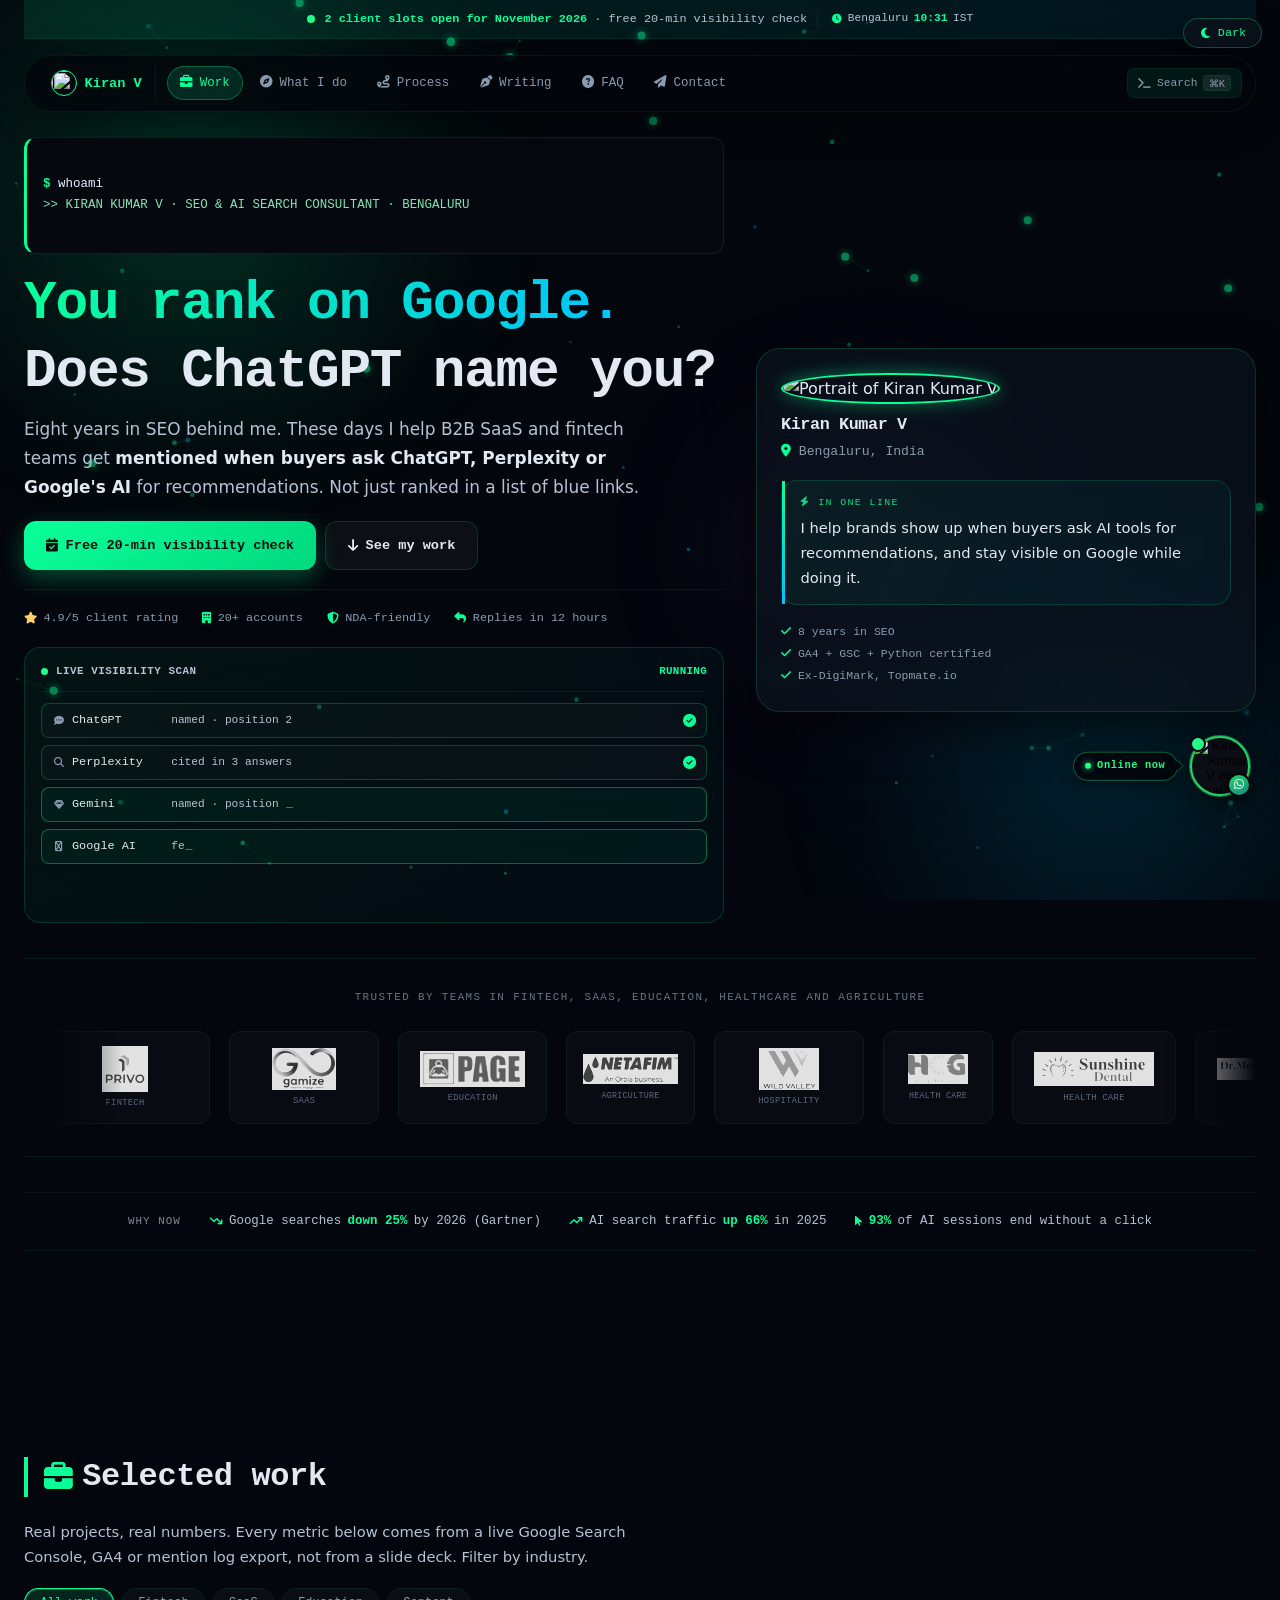
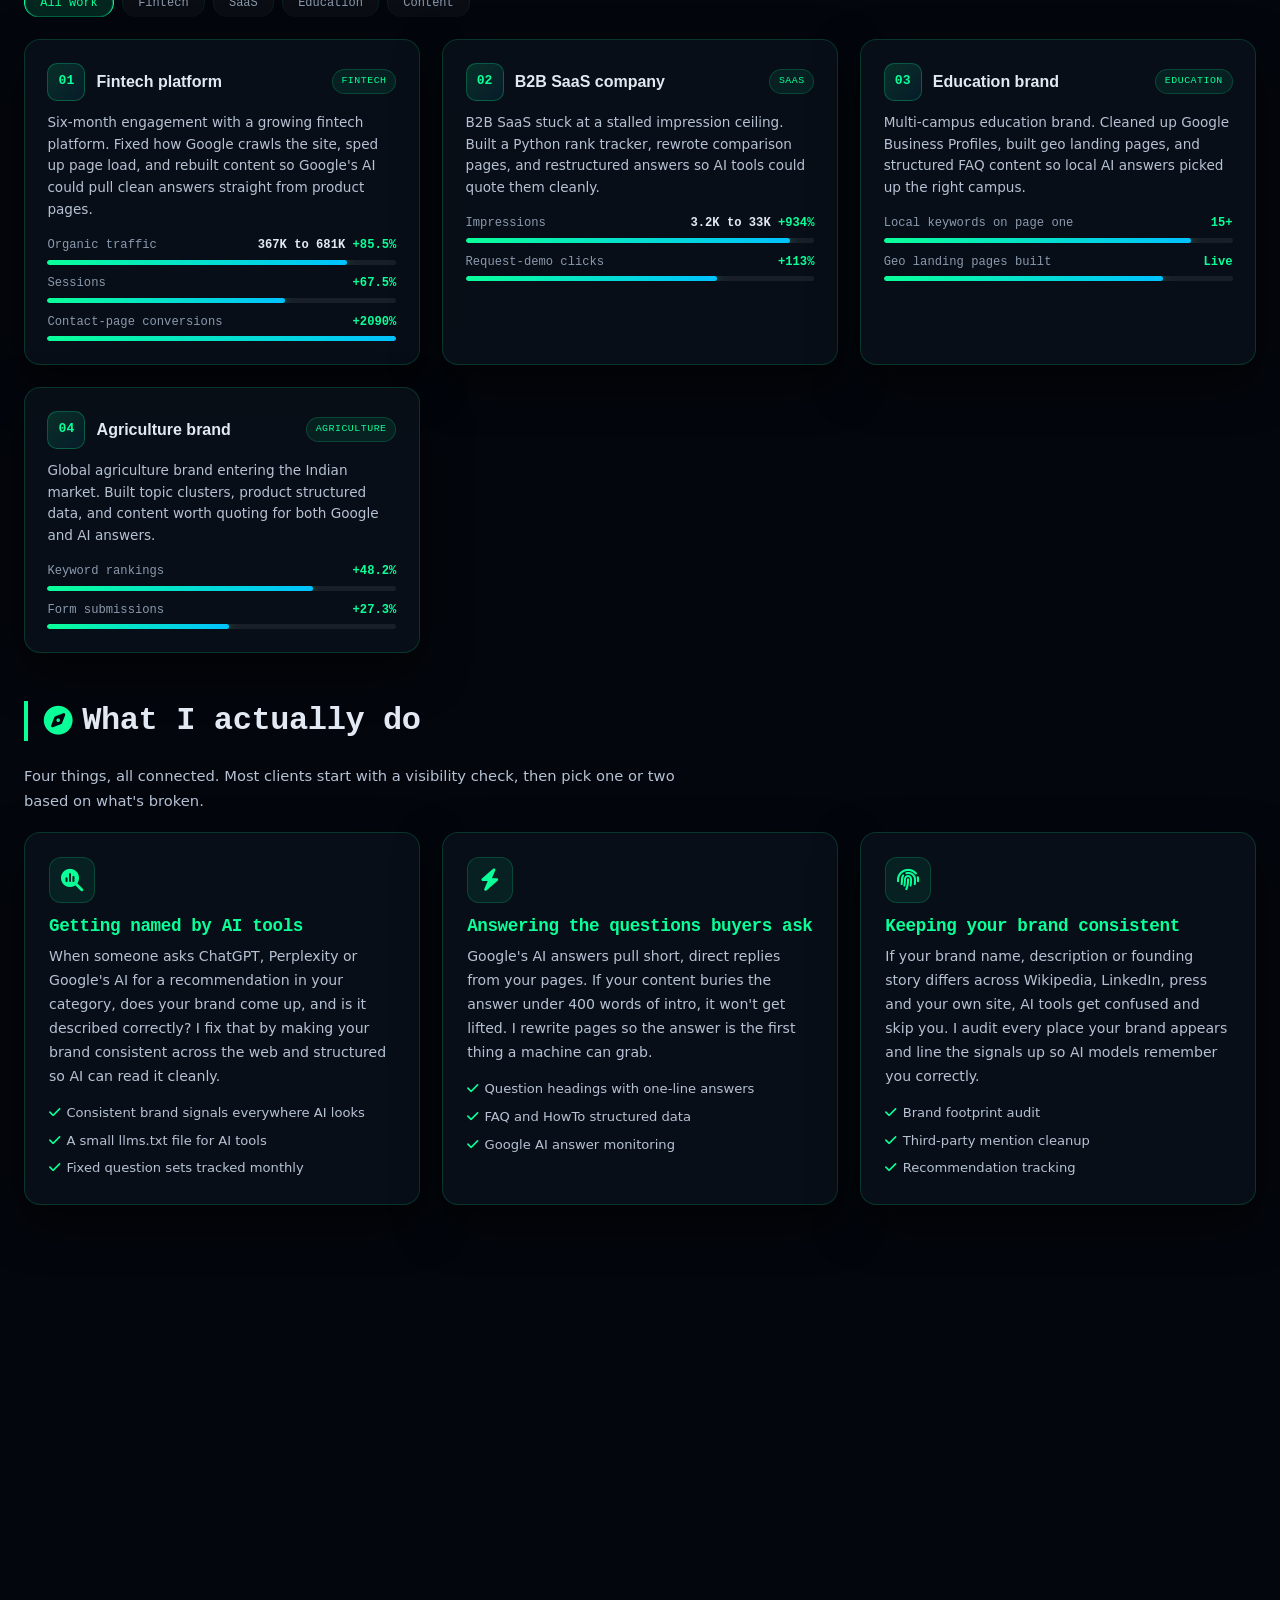
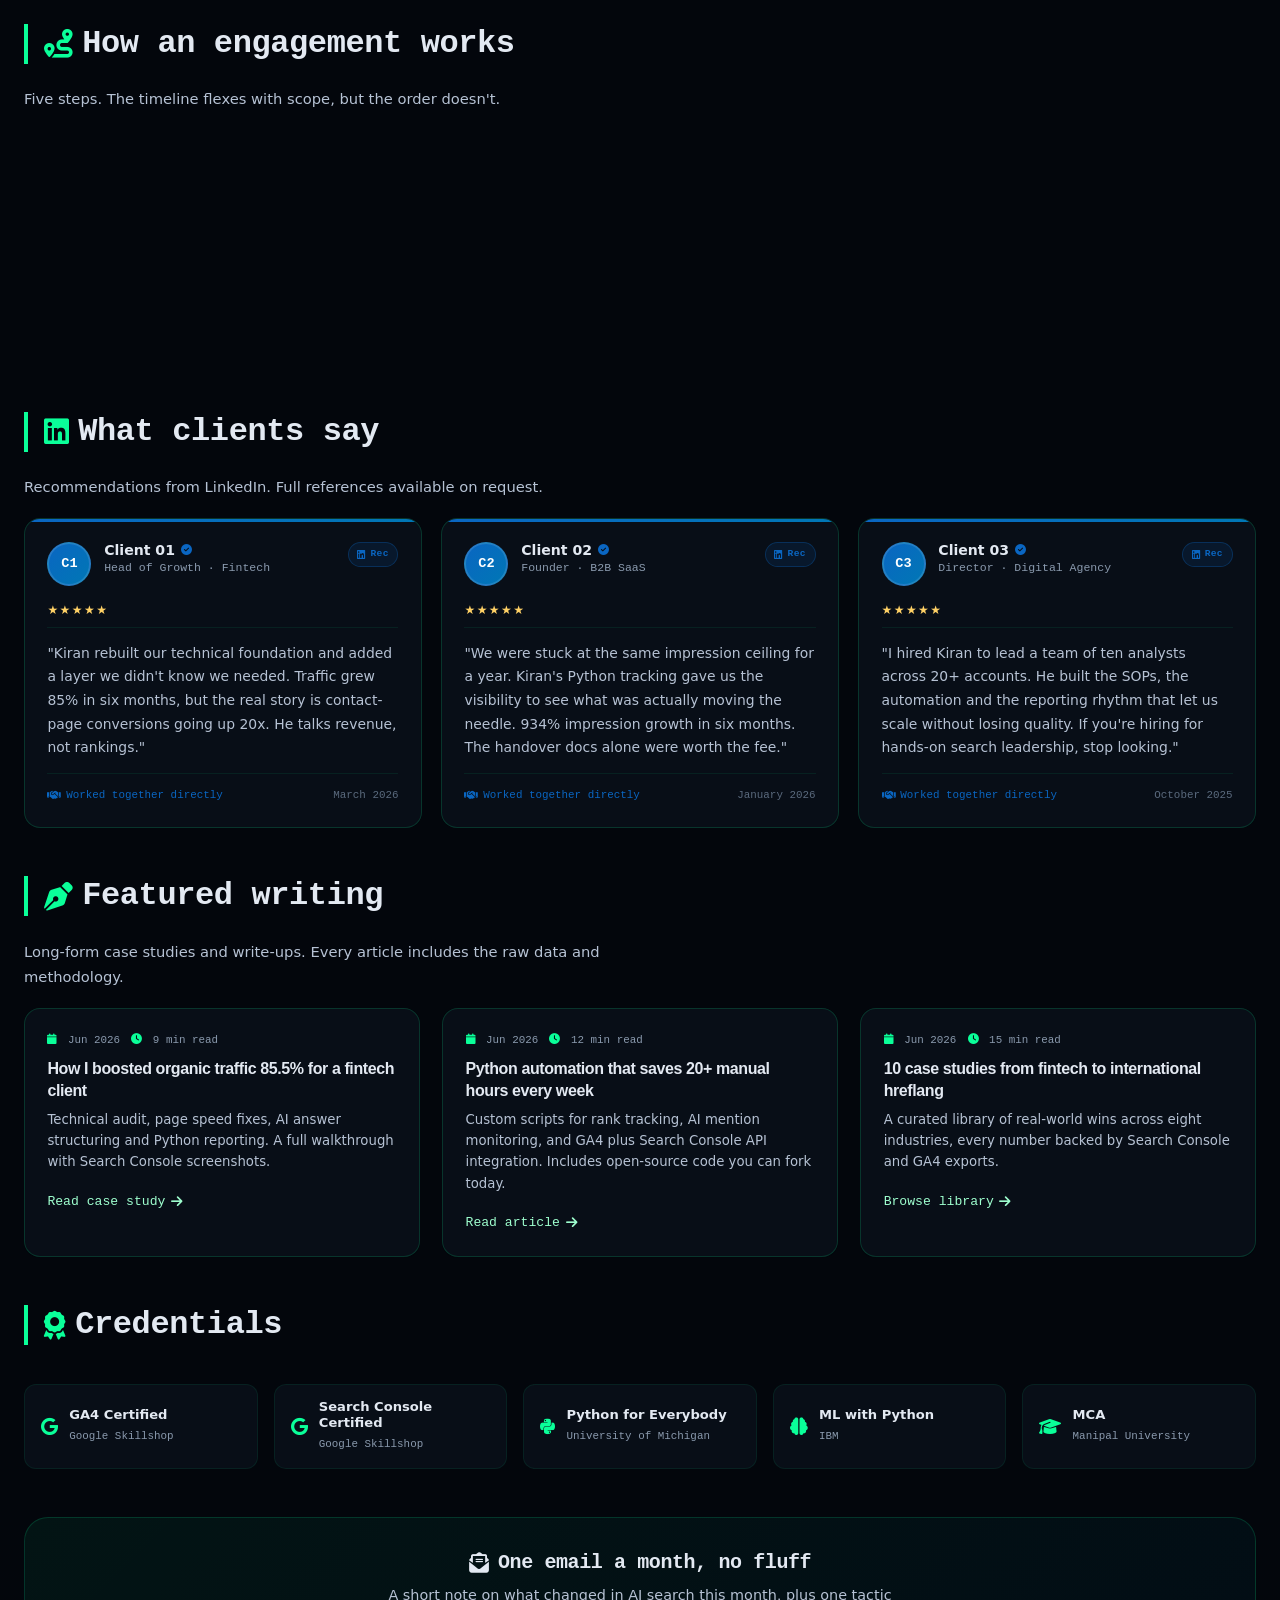
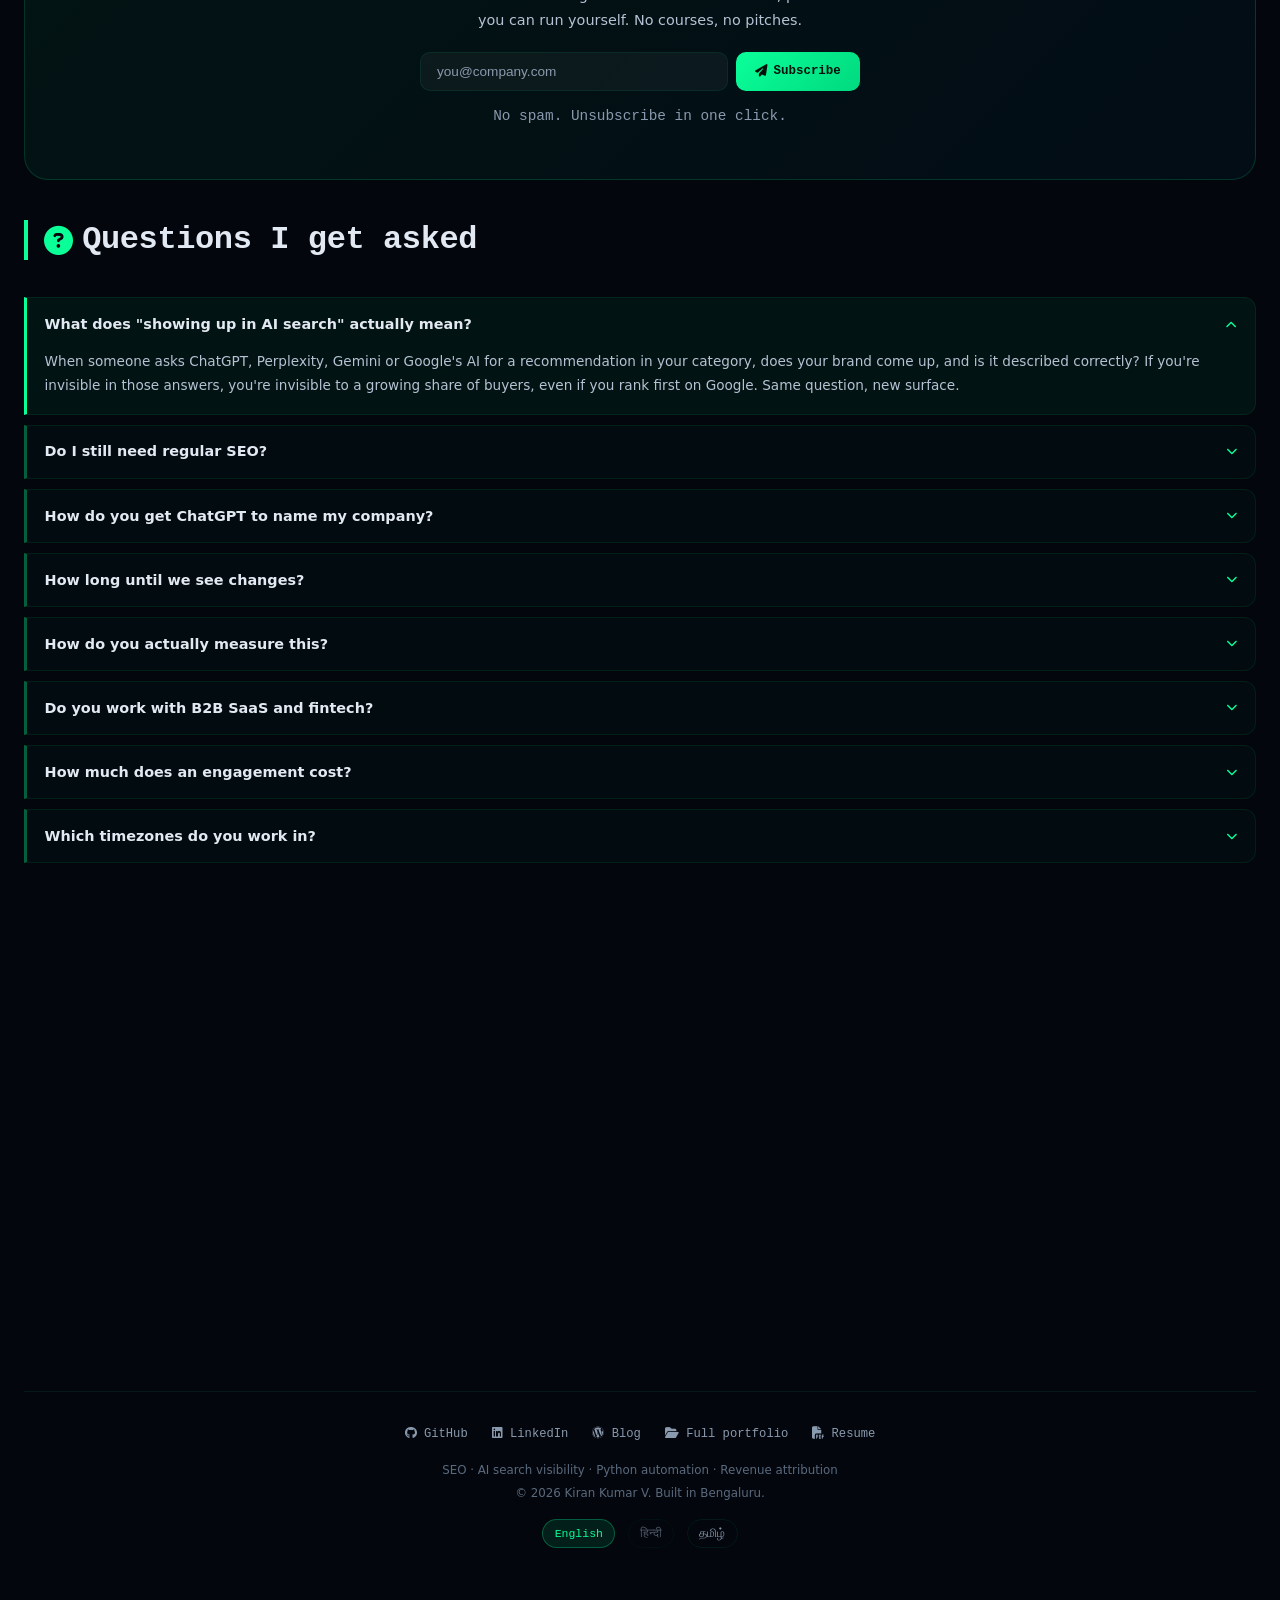
==== commit 8deebb69: "Update index.html" ====
--- a/index.html
+++ b/index.html
@@ -896,7 +896,7 @@
 
   <!-- CLIENT MARQUEE -->
   <div class="client-strip" aria-label="Clients worked with">
-    <span class="client-strip-label">Trusted by teams in fintech, SaaS, education and agriculture</span>
+    <span class="client-strip-label">Trusted by teams in fintech, SaaS, education, healthcare and agriculture</span>
     <div class="client-marquee">
       <div class="client-marquee-track" id="clientTrack">
 
@@ -905,7 +905,7 @@
             <img src="/assets/client-01.png" alt="Client 01 logo" loading="lazy" decoding="async" onerror="this.parentElement.classList.add('img-failed')" />
             <span class="client-logo-name">Client 01</span>
           </div>
-          <span class="client-logo-industry">Fintech · 3 yrs</span>
+          <span class="client-logo-industry">Fintech </span>
         </div>
 
         <div class="client-logo size-lg">
@@ -937,7 +937,7 @@
             <img src="/assets/client-05.png" alt="Client 05 logo" loading="lazy" decoding="async" onerror="this.parentElement.classList.add('img-failed')" />
             <span class="client-logo-name">Client 05</span>
           </div>
-          <span class="client-logo-industry">IT Services</span>
+          <span class="client-logo-industry">Hospitality</span>
         </div>
 
         <div class="client-logo size-sm">
@@ -945,7 +945,7 @@
             <img src="/assets/client-06.png" alt="Client 06 logo" loading="lazy" decoding="async" onerror="this.parentElement.classList.add('img-failed')" />
             <span class="client-logo-name">Client 06</span>
           </div>
-          <span class="client-logo-industry">E-commerce</span>
+          <span class="client-logo-industry">Health Care</span>
         </div>
 
         <div class="client-logo size-md">
@@ -953,7 +953,7 @@
             <img src="/assets/client-07.png" alt="Client 07 logo" loading="lazy" decoding="async" onerror="this.parentElement.classList.add('img-failed')" />
             <span class="client-logo-name">Client 07</span>
           </div>
-          <span class="client-logo-industry">Fintech</span>
+          <span class="client-logo-industry">Health Care</span>
         </div>
 
         <div class="client-logo size-md">
@@ -961,9 +961,16 @@
             <img src="/assets/client-08.png" alt="Client 08 logo" loading="lazy" decoding="async" onerror="this.parentElement.classList.add('img-failed')" />
             <span class="client-logo-name">Client 08</span>
           </div>
-          <span class="client-logo-industry">SaaS</span>
-        </div>
-
+          <span class="client-logo-industry">Health Care</span>
+        </div>
+
+        <div class="client-logo size-md">
+          <div class="client-logo-mark">
+            <img src="/assets/client-09.png" alt="Client 08 logo" loading="lazy" decoding="async" onerror="this.parentElement.classList.add('img-failed')" />
+            <span class="client-logo-name">Client 09</span>
+          </div>
+          <span class="client-logo-industry">Health Care</span>
+        </div>
       </div>
     </div>
   </div>
